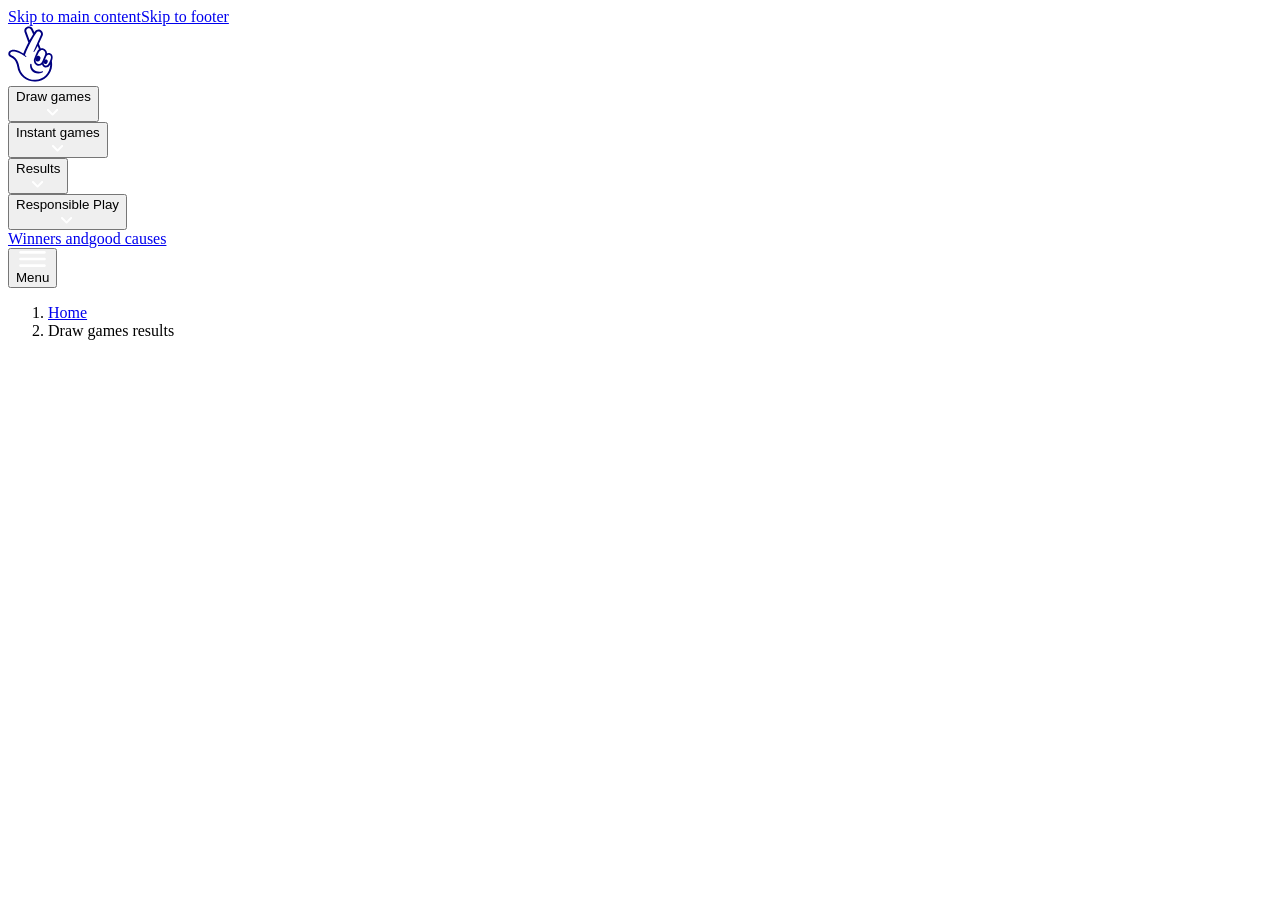
==== index.html @ 2526e689 "s" ====
<!DOCTYPE html>
<html lang="en" data-scroll-behavior="smooth">
<head>
    <meta charSet="utf-8"/>
    <meta name="viewport" content="width=device-width, initial-scale=1"/>
    <link rel="stylesheet" href="https://static.cdn-national-lottery.co.uk/e51ebb4b59f554b7054b7a2738511f4d2f952d36/_next/static/css/b91331ca4cf0645f.css"
          data-precedence="next"/>
    <link rel="stylesheet"
          href="https://static.cdn-national-lottery.co.uk/e51ebb4b59f554b7054b7a2738511f4d2f952d36/_next/static/css/c80facf94a48b3ea.css"
          data-precedence="next"/>
    <link rel="stylesheet"
          href="https://static.cdn-national-lottery.co.uk/e51ebb4b59f554b7054b7a2738511f4d2f952d36/_next/static/css/f60a9f357fb2c5e1.css"
          data-precedence="next"/>
    <link rel="stylesheet"
          href="https://static.cdn-national-lottery.co.uk/e51ebb4b59f554b7054b7a2738511f4d2f952d36/_next/static/css/9b5e4468d14d5521.css"
          data-precedence="next"/>
    <link rel="stylesheet"
          href="https://static.cdn-national-lottery.co.uk/e51ebb4b59f554b7054b7a2738511f4d2f952d36/_next/static/css/c8c518d7dde4d8b0.css"
          data-precedence="next"/>
    <link rel="stylesheet"
          href="https://static.cdn-national-lottery.co.uk/e51ebb4b59f554b7054b7a2738511f4d2f952d36/_next/static/css/937b028fa9c31953.css"
          data-precedence="next"/>
    <link rel="stylesheet"
          href="https://static.cdn-national-lottery.co.uk/e51ebb4b59f554b7054b7a2738511f4d2f952d36/_next/static/css/4272a26896e63f54.css"
          data-precedence="next"/>
    <link rel="stylesheet"
          href="https://static.cdn-national-lottery.co.uk/e51ebb4b59f554b7054b7a2738511f4d2f952d36/_next/static/css/40948e097351387e.css"
          data-precedence="next"/>
    <link rel="stylesheet"
          href="https://static.cdn-national-lottery.co.uk/e51ebb4b59f554b7054b7a2738511f4d2f952d36/_next/static/css/02d231646bdfc0f1.css"
          data-precedence="next"/>
    <link rel="stylesheet"
          href="https://static.cdn-national-lottery.co.uk/e51ebb4b59f554b7054b7a2738511f4d2f952d36/_next/static/css/193616021d55c26c.css"
          data-precedence="next"/>
    <link rel="stylesheet"
          href="https://static.cdn-national-lottery.co.uk/e51ebb4b59f554b7054b7a2738511f4d2f952d36/_next/static/css/88dc583712f9b61b.css"
          data-precedence="next"/>
    <link rel="stylesheet"
          href="https://static.cdn-national-lottery.co.uk/e51ebb4b59f554b7054b7a2738511f4d2f952d36/_next/static/css/300d62b565ecec5e.css"
          data-precedence="next"/>
    <link rel="stylesheet"
          href="https://static.cdn-national-lottery.co.uk/e51ebb4b59f554b7054b7a2738511f4d2f952d36/_next/static/css/9133da2614f5535d.css"
          data-precedence="next"/>
    <link rel="stylesheet"
          href="https://static.cdn-national-lottery.co.uk/e51ebb4b59f554b7054b7a2738511f4d2f952d36/_next/static/css/2f3282a931a7475a.css"
          data-precedence="next"/>
    <link rel="stylesheet"
          href="https://static.cdn-national-lottery.co.uk/e51ebb4b59f554b7054b7a2738511f4d2f952d36/_next/static/css/ac7d17619cada562.css"
          data-precedence="next"/>
    <link rel="stylesheet"
          href="https://static.cdn-national-lottery.co.uk/e51ebb4b59f554b7054b7a2738511f4d2f952d36/_next/static/css/0a703bcd1835ee09.css"
          data-precedence="next"/>
    <link rel="stylesheet"
          href="https://static.cdn-national-lottery.co.uk/e51ebb4b59f554b7054b7a2738511f4d2f952d36/_next/static/css/8fef4df285d42740.css"
          data-precedence="next"/>
    <link rel="stylesheet"
          href="https://static.cdn-national-lottery.co.uk/e51ebb4b59f554b7054b7a2738511f4d2f952d36/_next/static/css/850e0b289248e251.css"
          data-precedence="next"/>
    <link rel="stylesheet"
          href="https://static.cdn-national-lottery.co.uk/e51ebb4b59f554b7054b7a2738511f4d2f952d36/_next/static/css/7321ca922b3848a6.css"
          data-precedence="next"/>
    <link rel="stylesheet"
          href="https://static.cdn-national-lottery.co.uk/e51ebb4b59f554b7054b7a2738511f4d2f952d36/_next/static/css/1e515f8f910b0771.css"
          data-precedence="next"/>
    <link rel="stylesheet"
          href="https://static.cdn-national-lottery.co.uk/e51ebb4b59f554b7054b7a2738511f4d2f952d36/_next/static/css/5352b1b0f7ed71b0.css"
          data-precedence="next"/>
    <link rel="stylesheet"
          href="https://static.cdn-national-lottery.co.uk/e51ebb4b59f554b7054b7a2738511f4d2f952d36/_next/static/css/c5ed8605e4076c84.css"
          data-precedence="next"/>
    <link rel="stylesheet"
          href="https://static.cdn-national-lottery.co.uk/e51ebb4b59f554b7054b7a2738511f4d2f952d36/_next/static/css/15226945d158ae3d.css"
          data-precedence="next"/>
    <link rel="stylesheet"
          href="https://static.cdn-national-lottery.co.uk/e51ebb4b59f554b7054b7a2738511f4d2f952d36/_next/static/css/77a03cfeb81c19ca.css"
          data-precedence="next"/>
    <link rel="stylesheet"
          href="https://static.cdn-national-lottery.co.uk/e51ebb4b59f554b7054b7a2738511f4d2f952d36/_next/static/css/85710d4b457e69ac.css"
          data-precedence="next"/>
    <link rel="stylesheet"
          href="https://static.cdn-national-lottery.co.uk/e51ebb4b59f554b7054b7a2738511f4d2f952d36/_next/static/css/637674d7630ab013.css"
          data-precedence="next"/>
    <link rel="stylesheet"
          href="https://static.cdn-national-lottery.co.uk/e51ebb4b59f554b7054b7a2738511f4d2f952d36/_next/static/css/31511e2725c6962b.css"
          data-precedence="next"/>
    <link rel="stylesheet"
          href="https://static.cdn-national-lottery.co.uk/e51ebb4b59f554b7054b7a2738511f4d2f952d36/_next/static/css/b39f042e0f884bc2.css"
          data-precedence="next"/>
    <link rel="stylesheet"
          href="https://static.cdn-national-lottery.co.uk/e51ebb4b59f554b7054b7a2738511f4d2f952d36/_next/static/css/ea9350707ae0efef.css"
          data-precedence="next"/>
    <link rel="stylesheet"
          href="https://static.cdn-national-lottery.co.uk/e51ebb4b59f554b7054b7a2738511f4d2f952d36/_next/static/css/63602160ccd2aa16.css"
          data-precedence="next"/>
    <link rel="stylesheet"
          href="https://static.cdn-national-lottery.co.uk/e51ebb4b59f554b7054b7a2738511f4d2f952d36/_next/static/css/333f17402184adb2.css"
          data-precedence="next"/>
    <link rel="stylesheet"
          href="https://static.cdn-national-lottery.co.uk/e51ebb4b59f554b7054b7a2738511f4d2f952d36/_next/static/css/55c89e424d4853f4.css"
          data-precedence="next"/>
    <link rel="stylesheet"
          href="https://static.cdn-national-lottery.co.uk/e51ebb4b59f554b7054b7a2738511f4d2f952d36/_next/static/css/3484f2c9f45122ac.css"
          data-precedence="next"/>
    <link rel="stylesheet"
          href="https://static.cdn-national-lottery.co.uk/e51ebb4b59f554b7054b7a2738511f4d2f952d36/_next/static/css/086278ffa2a8816a.css"
          data-precedence="next"/>
    <link rel="stylesheet"
          href="https://static.cdn-national-lottery.co.uk/e51ebb4b59f554b7054b7a2738511f4d2f952d36/_next/static/css/0440f9f824f67350.css"
          data-precedence="next"/>
    <link rel="preload" as="script" fetchPriority="low"
          href="https://static.cdn-national-lottery.co.uk/e51ebb4b59f554b7054b7a2738511f4d2f952d36/_next/static/chunks/webpack-ab505ee9754d03d5.js"/>
    <script src="https://static.cdn-national-lottery.co.uk/e51ebb4b59f554b7054b7a2738511f4d2f952d36/_next/static/chunks/4bd1b696-e356ca5ba0218e27.js"
            async=""></script>
    <script src="https://static.cdn-national-lottery.co.uk/e51ebb4b59f554b7054b7a2738511f4d2f952d36/_next/static/chunks/3794-331cc44a47f3f7ef.js"
            async=""></script>
    <script src="https://static.cdn-national-lottery.co.uk/e51ebb4b59f554b7054b7a2738511f4d2f952d36/_next/static/chunks/main-app-6ef044264684ce68.js"
            async=""></script>
    <script src="https://static.cdn-national-lottery.co.uk/e51ebb4b59f554b7054b7a2738511f4d2f952d36/_next/static/chunks/e4ccd708-2e14605ffc461d53.js"
            async=""></script>
    <script src="https://static.cdn-national-lottery.co.uk/e51ebb4b59f554b7054b7a2738511f4d2f952d36/_next/static/chunks/3278-8b621458f13f26bc.js"
            async=""></script>
    <script src="https://static.cdn-national-lottery.co.uk/e51ebb4b59f554b7054b7a2738511f4d2f952d36/_next/static/chunks/79-e485556d1a8df46d.js"
            async=""></script>
    <script src="https://static.cdn-national-lottery.co.uk/e51ebb4b59f554b7054b7a2738511f4d2f952d36/_next/static/chunks/9748-1beb75197b8110fb.js"
            async=""></script>
    <script src="https://static.cdn-national-lottery.co.uk/e51ebb4b59f554b7054b7a2738511f4d2f952d36/_next/static/chunks/9185-d3a298425602980e.js"
            async=""></script>
    <script src="https://static.cdn-national-lottery.co.uk/e51ebb4b59f554b7054b7a2738511f4d2f952d36/_next/static/chunks/6619-f8d6a40b4d2d7561.js"
            async=""></script>
    <script src="https://static.cdn-national-lottery.co.uk/e51ebb4b59f554b7054b7a2738511f4d2f952d36/_next/static/chunks/1696-f3576db0829177f9.js"
            async=""></script>
    <script src="https://static.cdn-national-lottery.co.uk/e51ebb4b59f554b7054b7a2738511f4d2f952d36/_next/static/chunks/9179-bbd80a5fe42b85a7.js"
            async=""></script>
    <script src="https://static.cdn-national-lottery.co.uk/e51ebb4b59f554b7054b7a2738511f4d2f952d36/_next/static/chunks/8577-f1056b1e407dcc18.js"
            async=""></script>
    <script src="https://static.cdn-national-lottery.co.uk/e51ebb4b59f554b7054b7a2738511f4d2f952d36/_next/static/chunks/9846-f5f7e8fa52a6a792.js"
            async=""></script>
    <script src="https://static.cdn-national-lottery.co.uk/e51ebb4b59f554b7054b7a2738511f4d2f952d36/_next/static/chunks/3881-ea213912fbc2930d.js"
            async=""></script>
    <script src="https://static.cdn-national-lottery.co.uk/e51ebb4b59f554b7054b7a2738511f4d2f952d36/_next/static/chunks/app/error-8d1e9e5f08da3053.js"
            async=""></script>
    <script src="https://static.cdn-national-lottery.co.uk/e51ebb4b59f554b7054b7a2738511f4d2f952d36/_next/static/chunks/c0c525fb-fa4fa638bb2692f0.js"
            async=""></script>
    <script src="https://static.cdn-national-lottery.co.uk/e51ebb4b59f554b7054b7a2738511f4d2f952d36/_next/static/chunks/1992-10b819e95f20de71.js"
            async=""></script>
    <script src="https://static.cdn-national-lottery.co.uk/e51ebb4b59f554b7054b7a2738511f4d2f952d36/_next/static/chunks/8308-cd115d605677de8f.js"
            async=""></script>
    <script src="https://static.cdn-national-lottery.co.uk/e51ebb4b59f554b7054b7a2738511f4d2f952d36/_next/static/chunks/1332-a7051b1cff4de12d.js"
            async=""></script>
    <script src="https://static.cdn-national-lottery.co.uk/e51ebb4b59f554b7054b7a2738511f4d2f952d36/_next/static/chunks/3771-6ae0a7839037ac41.js"
            async=""></script>
    <script src="https://static.cdn-national-lottery.co.uk/e51ebb4b59f554b7054b7a2738511f4d2f952d36/_next/static/chunks/561-c804d0bec77c216b.js"
            async=""></script>
    <script src="https://static.cdn-national-lottery.co.uk/e51ebb4b59f554b7054b7a2738511f4d2f952d36/_next/static/chunks/3453-edf6b291c9e13b60.js"
            async=""></script>
    <script src="https://static.cdn-national-lottery.co.uk/e51ebb4b59f554b7054b7a2738511f4d2f952d36/_next/static/chunks/9819-f2b88539c69186d9.js"
            async=""></script>
    <script src="https://static.cdn-national-lottery.co.uk/e51ebb4b59f554b7054b7a2738511f4d2f952d36/_next/static/chunks/5814-2067f7ac3943c7cf.js"
            async=""></script>
    <script src="https://static.cdn-national-lottery.co.uk/e51ebb4b59f554b7054b7a2738511f4d2f952d36/_next/static/chunks/5184-90de32210424ad2c.js"
            async=""></script>
    <script src="https://static.cdn-national-lottery.co.uk/e51ebb4b59f554b7054b7a2738511f4d2f952d36/_next/static/chunks/5892-16b03688edace933.js"
            async=""></script>
    <script src="https://static.cdn-national-lottery.co.uk/e51ebb4b59f554b7054b7a2738511f4d2f952d36/_next/static/chunks/290-394dcbf8dd9eacbe.js"
            async=""></script>
    <script src="https://static.cdn-national-lottery.co.uk/e51ebb4b59f554b7054b7a2738511f4d2f952d36/_next/static/chunks/1978-fe249bd3d42c3d3f.js"
            async=""></script>
    <script src="https://static.cdn-national-lottery.co.uk/e51ebb4b59f554b7054b7a2738511f4d2f952d36/_next/static/chunks/511-d2341372914f3201.js"
            async=""></script>
    <script src="https://static.cdn-national-lottery.co.uk/e51ebb4b59f554b7054b7a2738511f4d2f952d36/_next/static/chunks/app/(main)/(with-error-boundary)/layout-bd4c1b152e96db3f.js"
            async=""></script>
    <script src="https://static.cdn-national-lottery.co.uk/e51ebb4b59f554b7054b7a2738511f4d2f952d36/_next/static/chunks/8983-7bd3e255315fafa5.js"
            async=""></script>
    <script src="https://static.cdn-national-lottery.co.uk/e51ebb4b59f554b7054b7a2738511f4d2f952d36/_next/static/chunks/5400-a9f99f9d19460af9.js"
            async=""></script>
    <script src="https://static.cdn-national-lottery.co.uk/e51ebb4b59f554b7054b7a2738511f4d2f952d36/_next/static/chunks/app/(main)/layout-ad436a8dfc6b2487.js"
            async=""></script>
    <script src="https://static.cdn-national-lottery.co.uk/e51ebb4b59f554b7054b7a2738511f4d2f952d36/_next/static/chunks/7362-5aacfb340760fc05.js"
            async=""></script>
    <script src="https://static.cdn-national-lottery.co.uk/e51ebb4b59f554b7054b7a2738511f4d2f952d36/_next/static/chunks/app/(main)/error-efd543240300b824.js"
            async=""></script>
    <script src="https://static.cdn-national-lottery.co.uk/e51ebb4b59f554b7054b7a2738511f4d2f952d36/_next/static/chunks/app/(main)/not-found-8b5a6989c98500f4.js"
            async=""></script>
    <script src="https://static.cdn-national-lottery.co.uk/e51ebb4b59f554b7054b7a2738511f4d2f952d36/_next/static/chunks/app/(main)/(with-error-boundary)/results/page-70d041727815ed22.js"
            async=""></script>
    <link rel="preload"
          href="https://static.cdn-national-lottery.co.uk/e51ebb4b59f554b7054b7a2738511f4d2f952d36/_next/static/css/697a02ac3c9dd331.css"
          as="style"/>
    <link rel="preload" href="https://cdn-ukwest.onetrust.com/scripttemplates/otSDKStub.js" as="script" crossorigin=""/>
    <link rel="preload" href="https://422a7e6a3d77.edge.sdk.awswaf.com/422a7e6a3d77/49a194bbe9ca/challenge.js"
          as="script"/>
    <link rel="preload" href="/api/clientId" as="script"/>
    <link rel="preload" href="https://www.googletagmanager.com/gtm.js?id=GTM-N8WGM68&amp;l=adl" as="script"/>
    <link rel="preload" href="/uaguardian.js" as="script"/>
    <link rel="preload"
          href="https://payments.worldpay.com/resources/hpp/integrations/embedded/js/hpp-embedded-integration-library.js"
          as="script" crossorigin=""/>
    <meta name="theme-color" content="#1432c8"/>
    <title>Draw games results | The National Lottery</title>
    <meta name="description"
          content="Find the latest draw results for Lotto, EuroMillions, Set For Life, Thunderball, Lotto HotPicks and EuroMillions HotPicks here. Stay updated for your chance to win big."/>
    <link rel="manifest" href="/manifest.json"/>
    <meta name="referrer" content="strict-origin-when-cross-origin"/>
    <meta name="robots" content="index,follow"/>
    <link rel="canonical" href="https://www.national-lottery.co.uk/results"/>
    <meta property="og:title" content="Draw games results | The National Lottery"/>
    <meta property="og:description"
          content="Find the latest draw results for Lotto, EuroMillions, Set For Life, Thunderball, Lotto HotPicks and EuroMillions HotPicks here. Stay updated for your chance to win big."/>
    <meta property="og:locale" content="en_GB"/>
    <meta name="twitter:card" content="summary"/>
    <meta name="twitter:title" content="Draw games results | The National Lottery"/>
    <meta name="twitter:description"
          content="Find the latest draw results for Lotto, EuroMillions, Set For Life, Thunderball, Lotto HotPicks and EuroMillions HotPicks here. Stay updated for your chance to win big."/>
    <link rel="icon" href="/favicon.ico?5557486fd24b4ad2" type="image/x-icon" sizes="48x48"/>
    <link rel="icon" href="/icon1.svg?f7f0e59cceef5f05" type="image/svg+xml" sizes="any"/>
    <link rel="icon" href="/icon2.png?ad59fb2f19f3dc13" type="image/png" sizes="96x96"/>
    <link rel="icon" href="/icon3.png?97ff345a75f35005" type="image/png" sizes="192x192"/>
    <link rel="icon" href="/icon4.png?68470e683673f5e4" type="image/png" sizes="512x512"/>
    <link rel="apple-touch-icon" href="/apple-icon.png?ab5155eb447b8698" type="image/png" sizes="180x180"/>
    <script src="https://static.cdn-national-lottery.co.uk/e51ebb4b59f554b7054b7a2738511f4d2f952d36/_next/static/chunks/polyfills-42372ed130431b0a.js"
            noModule=""></script>
</head>
<body>
<div hidden=""><!--$--><!--/$--></div>
<div class="__variable_eb94e8 __variable_ca5fa2 __variable_a5a62e"><!--$!-->
    <template data-dgst="BAILOUT_TO_CLIENT_SIDE_RENDERING"></template><!--/$--><!--$!-->
    <template data-dgst="BAILOUT_TO_CLIENT_SIDE_RENDERING"></template><!--/$-->
    <div class="Toast_container__GOQYu"></div>
    <div class="Layout_pageWrapper__bsqYB"><span id="sr-only-node" class="app_sr-only__I08Tz"
                                                 aria-live="assertive"></span><a aria-hidden="true" href="#main"
                                                                                 class="SkipToContentLink_skipToContentLink__Z_0Be Layout_skipLink__rodem">Skip
        to main content</a><a aria-hidden="true" href="#footer"
                              class="SkipToContentLink_skipToContentLink__Z_0Be Layout_skipLink__rodem">Skip to
        footer</a>
        <div class="Layout_stickyContainer__2Zqwf"><span class="Layout_sessionTimer__Fb3A5"></span></div>
        <header class="Layout_headerArea__RXfQC">
            <div class="Layout_header__J3qd0">
                <div class="Header_header__yd2Kk" data-testid="header" id="header"><a title="The National Lottery"
                                                                                      data-testid="logo-allwyn"
                                                                                      href="/">
                    <svg class="LogoLink_logo__fTQbo" width="45" height="56" viewBox="0 0 45 56" fill="none"
                         xmlns="http://www.w3.org/2000/svg">
                        <g clip-path="url(#clip0_30934_6757)">
                            <path d="M26.6538 55.2529C22.6086 55.2529 18.6883 53.8286 15.6152 51.2424C12.3592 48.5027 10.275 44.6948 9.74634 40.5201C9.72151 40.3058 9.08427 35.1289 5.59369 32.3046C4.92544 31.7638 4.23203 31.4274 3.56145 31.1021C2.47388 30.5745 1.44748 30.0765 0.908436 28.8451L0.883124 28.7781C0.417531 27.3117 0.904981 26.3175 1.39677 25.7413C2.61821 24.3096 4.74246 24.1551 5.59916 24.1551C5.86169 24.1551 6.1247 24.1681 6.38088 24.1937C9.09094 24.4646 12.171 25.8098 15.0536 27.9813L15.5515 28.3564L15.7727 27.7774C17.1229 24.2435 18.7966 20.5534 20.7475 16.8098L20.8401 16.632L17.0185 6.01452C16.299 4.00533 17.312 1.83481 19.3247 1.07377C19.7866 0.899081 20.2666 0.810547 20.7514 0.810547C22.3345 0.810547 23.7543 1.75478 24.3685 3.21607L26.2625 7.32799L26.7209 6.58713C26.7248 6.58069 27.1187 5.94498 27.4447 5.49936C28.1098 4.59018 29.3313 4.00271 30.5567 4.00271C31.1548 4.00271 31.7371 4.13813 32.2875 4.40516C34.1929 5.32961 35.0127 7.55727 34.1539 9.47673L34.1311 9.53109C32.8722 12.4194 31.6322 15.0928 30.4484 17.4704L30.3583 17.6513L32.4447 23.0307L32.8526 22.9194C33.2437 22.8128 33.6426 22.7587 34.0386 22.7587C34.6093 22.7587 35.1681 22.8697 35.6997 23.0885L35.7864 23.1243C36.9587 23.6072 37.8504 24.5543 38.2974 25.7914C38.4813 26.3004 38.5801 26.8484 38.5911 27.4204L38.6042 28.1118L39.2447 27.8342C39.7305 27.6237 40.2349 27.517 40.744 27.517C41.2024 27.517 41.6482 27.6049 42.0692 27.7783L42.211 27.8369C44.0984 28.6141 44.8034 30.8818 43.9261 33.3517C43.7506 33.8457 43.5761 34.3156 43.4076 34.7484L43.3621 34.8654L43.3827 34.9891C43.6127 36.3721 43.7205 37.986 43.6641 39.2009C43.2642 47.7963 36.1429 54.8392 27.4517 55.2347C27.1871 55.2468 26.9187 55.2529 26.6538 55.2529Z"
                                  fill="white"></path>
                            <path d="M34.3041 45.2856C34.1464 45.326 33.9885 45.3631 33.8303 45.397C30.9339 46.017 28.0641 45.4963 26.1541 44.0045C24.5154 42.7247 23.6229 40.798 23.5732 38.4402L23.5728 38.4091C23.5664 38.0442 23.295 37.7566 22.9271 37.7253C22.562 37.6947 22.254 37.9284 22.1868 38.278L22.1793 38.3159C21.7814 40.371 22.267 42.568 23.4758 44.1892C25.0067 46.2943 27.5684 47.4561 30.2655 47.4561C31.4765 47.4561 32.7149 47.2218 33.8991 46.7334C34.1178 46.6432 34.3985 46.4987 34.7335 46.3038C34.978 46.1618 35.0768 45.8711 34.9685 45.6126C34.8597 45.3523 34.58 45.2152 34.3041 45.2856Z"
                                  fill="#000080"></path>
                            <path d="M39.2612 33.9425C39.0916 33.7753 38.8864 33.6384 38.6512 33.545C38.1723 33.3546 37.6575 33.3791 37.2176 33.5718C37.1271 33.6115 37.0405 33.6597 36.9572 33.7132C36.6505 33.9104 36.3992 34.1974 36.2532 34.5567L35.8235 35.6141C35.6726 35.9852 35.6557 36.378 35.7489 36.74C35.779 36.8569 35.8202 36.9707 35.8726 37.0793C36.0649 37.4779 36.4021 37.8092 36.8465 37.9858C37.3169 38.1728 37.8219 38.1525 38.2566 37.9691C38.6912 37.7857 39.0555 37.4392 39.2446 36.974L39.6743 35.9167C39.9579 35.2188 39.7698 34.444 39.2612 33.9425Z"
                                  fill="#000080"></path>
                            <path d="M31.8582 30.3982C31.649 30.1919 31.3958 30.023 31.1055 29.9076C30.5144 29.6726 29.879 29.7029 29.3361 29.9408C29.2407 29.9826 29.1494 30.0329 29.0604 30.0872C28.6612 30.3309 28.3331 30.6954 28.1457 31.1564L27.6154 32.4614C27.3792 33.0426 27.4104 33.6661 27.6471 34.2011C27.6572 34.2238 27.6653 34.2474 27.6761 34.2698C27.9134 34.7617 28.3296 35.1706 28.8781 35.3886C29.4586 35.6194 30.0819 35.5943 30.6183 35.3679C31.1548 35.1416 31.6045 34.714 31.8378 34.1398L32.3681 32.8348C32.7182 31.9735 32.486 31.0172 31.8582 30.3982Z"
                                  fill="#000080"></path>
                            <path d="M42.3907 27.4116L42.2483 27.3529C41.2004 26.9212 40.061 26.977 39.0573 27.4121C39.0457 26.8073 38.943 26.2081 38.7365 25.6366C38.2447 24.2755 37.2607 23.2323 35.9658 22.6989L35.8788 22.6631C34.8684 22.247 33.7766 22.1892 32.7285 22.4751L30.8667 17.6747C31.9675 15.4639 33.1996 12.8341 34.5622 9.70759L34.5804 9.66387C35.543 7.51243 34.6364 5.03141 32.4928 3.99135C30.347 2.95024 28.0646 3.86512 27.0666 5.22939C26.7258 5.69525 26.3228 6.34673 26.3228 6.34673L24.7991 3.03944C23.8775 0.84685 21.4047 -0.206303 19.158 0.643187C16.9067 1.49443 15.7738 3.92144 16.5788 6.16968L20.3326 16.5989C18.646 19.8354 16.8697 23.6009 15.3361 27.6148C12.5422 25.51 9.37674 24.0299 6.42761 23.7351C4.60373 23.5527 2.31089 23.9546 1.04009 25.4441C0.471492 26.1104 -0.0940453 27.2558 0.4417 28.9288L0.475269 29.0178C1.08147 30.4136 2.23759 30.9743 3.35542 31.5166C4.00251 31.8305 4.67137 32.1549 5.29813 32.6621C8.65893 35.3815 9.27576 40.5128 9.28333 40.5779C9.8264 44.8672 11.9677 48.7796 15.3127 51.5942C18.4891 54.2673 22.4884 55.7147 26.6536 55.7147C26.9259 55.7147 27.1995 55.7085 27.473 55.696C36.4026 55.2897 43.719 48.0537 44.1299 39.2224C44.1892 37.9473 44.0701 36.2815 43.8428 34.9146C44.011 34.4826 44.1846 34.0157 44.366 33.5051C45.3295 30.793 44.5169 28.2872 42.3907 27.4116ZM32.6518 24.3816C33.4779 23.9941 34.3794 23.9649 35.1898 24.2988L35.2768 24.3346C36.1001 24.6736 36.7297 25.3478 37.0496 26.2328C37.3801 27.1479 37.3423 28.174 36.9429 29.1222L34.229 35.5673C33.8299 36.5154 33.1202 37.2647 32.2305 37.6771C31.3699 38.0759 30.4426 38.1091 29.6196 37.77C28.2642 37.2118 27.4944 35.7547 27.6453 34.2005C27.6695 33.9514 27.715 33.7 27.788 33.4491C28.1013 32.3729 28.5167 31.3487 29.0586 30.0867C29.1867 29.7885 29.3196 29.4812 29.4624 29.1521C29.7539 28.4805 30.0769 27.736 30.4358 26.8842C30.938 25.6913 31.7042 24.8259 32.6518 24.3816ZM18.404 5.52876C17.9531 4.2696 18.5882 2.90944 19.8497 2.43243C21.1115 1.95554 22.5022 2.54958 23.015 3.78512L25.0862 8.28214C24.1645 9.75396 22.9238 11.8157 21.5613 14.3005L18.404 5.52876ZM42.195 39.1345C41.8298 46.9871 35.324 53.4213 27.3841 53.7826C23.415 53.9631 19.5771 52.6677 16.5676 50.1354C13.5924 47.6318 11.688 44.1529 11.2069 40.3547C11.1802 40.1132 10.5066 34.4015 6.52471 31.1796C5.72488 30.5325 4.91914 30.1416 4.20845 29.7969C3.18802 29.3019 2.55475 28.9438 2.27353 28.3038C2.09892 27.9063 2.08723 27.1894 2.52012 26.6796C3.25228 25.8173 4.8643 25.5379 6.23534 25.6249C9.75927 25.8487 14.8531 29.002 17.7103 30.9263C18.161 31.2298 18.6655 30.6378 18.2934 30.2436C17.8587 29.7832 17.397 29.3367 16.9153 28.907C21.4252 16.8522 27.9973 7.32613 28.3668 6.72514C29.064 5.59132 30.4271 5.12284 31.6397 5.71104C32.846 6.2963 33.3536 7.69576 32.8031 8.90488L25.5268 25.4637C25.319 25.9365 25.987 26.2934 26.2723 25.8619C27.1482 24.5375 28.2887 22.6433 29.6874 19.9822L30.9813 23.3185C30.0504 23.9962 29.2989 24.975 28.7817 26.203C28.4259 27.0482 28.1053 27.7869 27.8162 28.4533C27.0431 30.2348 26.4846 31.5219 26.0664 32.959C25.286 35.6401 26.5173 38.4116 28.9307 39.4057C29.5307 39.6528 30.1622 39.7759 30.7989 39.7759C31.5363 39.7759 32.2808 39.6106 32.9908 39.2815C33.3841 39.0992 33.7489 38.868 34.0876 38.6031C34.111 38.6815 34.1318 38.7605 34.1597 38.8377C34.5586 39.941 35.3572 40.7871 36.4093 41.2203C36.8928 41.4195 37.4011 41.5146 37.9083 41.5146C39.4063 41.5145 40.8981 40.6857 41.7398 39.2641C41.9045 38.9857 42.0644 38.708 42.2216 38.4232C42.2161 38.6436 42.2071 38.8755 42.195 39.1345ZM42.6756 32.9178C41.7414 35.5482 41.0582 36.9084 40.1936 38.3689C39.5179 39.5105 38.1868 40.0333 37.098 39.5846L37.0978 39.5846C36.5178 39.3457 36.0736 38.8686 35.8469 38.2414C35.675 37.7662 35.6441 37.2485 35.7479 36.7397C35.7877 36.5449 35.8454 36.3513 35.9251 36.162L36.9563 33.7129L38.2771 30.5762C38.7317 29.4965 39.7306 28.8256 40.7317 28.8256C41.0114 28.8256 41.2911 28.8779 41.5592 28.9883L41.7015 29.0471C42.908 29.544 43.3087 31.1357 42.6756 32.9178Z"
                                  fill="#000080"></path>
                            <path d="M41.0859 51.5447C41.2636 51.5447 41.4304 51.5731 41.5816 51.6291C41.7242 51.6818 41.8493 51.7578 41.9534 51.855C42.1699 52.057 42.2844 52.3398 42.2844 52.6729C42.2844 53.0059 42.1699 53.2887 41.9534 53.4907C41.8493 53.5878 41.7242 53.6639 41.5816 53.7166C41.4304 53.7726 41.2636 53.801 41.0859 53.801C40.9081 53.801 40.7413 53.7726 40.5901 53.7166C40.4475 53.6639 40.3224 53.5879 40.2183 53.4907C40.0018 53.2888 39.8874 53.0059 39.8874 52.6728C39.8874 52.3398 40.0018 52.057 40.2183 51.855C40.3224 51.7578 40.4475 51.6818 40.5901 51.6291C40.7413 51.5731 40.9081 51.5447 41.0859 51.5447ZM41.0859 51.1152C40.1547 51.1152 39.4531 51.7355 39.4531 52.6728C39.4531 53.6102 40.1547 54.2305 41.0859 54.2305C42.0171 54.2305 42.7186 53.6102 42.7186 52.6729C42.7186 51.7355 42.017 51.1152 41.0859 51.1152Z"
                                  fill="white"></path>
                            <path d="M41.3285 53.4415L41.137 52.8884L40.8888 52.8884V53.4415H40.4492V51.9004H41.2131C41.5309 51.9004 41.7442 52.0984 41.7442 52.3955C41.7442 52.559 41.6702 52.6925 41.5461 52.7807L41.7899 53.4415H41.3285ZM40.8888 52.2555V52.5677H41.1195C41.2262 52.5677 41.2871 52.5117 41.2871 52.4105C41.2871 52.318 41.2262 52.2555 41.1195 52.2555H40.8888Z"
                                  fill="white"></path>
                        </g>
                        <defs>
                            <clipPath id="clip0_30934_6757">
                                <rect width="44.7637" height="55.5022" fill="white"
                                      transform="translate(0.0859375 0.25)"></rect>
                            </clipPath>
                        </defs>
                    </svg>
                </a>
                    <nav class="Header_mainNavBar__Dcmtu" aria-label="main menu">
                        <div class="Header_navigation__URY3x">
                            <div class="app_d-flex__ur_hw app_f-align-center__iJK4v">
                                <div data-focus-guard="true" tabindex="-1"
                                     style="width:1px;height:0px;padding:0;overflow:hidden;position:fixed;top:1px;left:1px"></div>
                                <div data-focus-lock-disabled="disabled" class="app_full-height__8qEMN">
                                    <div class="app_full-height__8qEMN">
                                        <button class="NavItem_item__The5Z" data-testid="dropdown-draw-games"
                                                aria-expanded="false" aria-haspopup="true" aria-current="false"
                                                aria-controls="navigation-popup"><span
                                                class="NavItem_content__qV5ed NavItem_dropdown__6oxfh NavItem_primary__SB83h">Draw games<div
                                                aria-hidden="true" data-testid="dropdown-draw-games-arrow-down"><svg
                                                class="" width="12" height="7" viewBox="0 0 12 7"
                                                xmlns="http://www.w3.org/2000/svg"><path
                                                d="M10.875 1.69995L6.275 6.29995C6.175 6.39995 6.06667 6.47062 5.95 6.51195C5.83333 6.55395 5.70833 6.57495 5.575 6.57495C5.44167 6.57495 5.31667 6.55395 5.2 6.51195C5.08333 6.47062 4.975 6.39995 4.875 6.29995L0.275 1.69995C0.0916663 1.51662 0 1.28328 0 0.999951C0 0.716618 0.0916663 0.483285 0.275 0.299952C0.458333 0.116618 0.691667 0.024951 0.975 0.024951C1.25833 0.024951 1.49167 0.116618 1.675 0.299952L5.575 4.19995L9.475 0.299952C9.65833 0.116618 9.89167 0.024951 10.175 0.024951C10.4583 0.024951 10.6917 0.116618 10.875 0.299952C11.0583 0.483285 11.15 0.716618 11.15 0.999951C11.15 1.28328 11.0583 1.51662 10.875 1.69995Z"
                                                fill="#ffffff"></path></svg></div></span></button>
                                    </div>
                                </div>
                                <div data-focus-guard="true" tabindex="-1"
                                     style="width:1px;height:0px;padding:0;overflow:hidden;position:fixed;top:1px;left:1px"></div>
                                <div data-focus-guard="true" tabindex="-1"
                                     style="width:1px;height:0px;padding:0;overflow:hidden;position:fixed;top:1px;left:1px"></div>
                                <div data-focus-lock-disabled="disabled" class="app_full-height__8qEMN">
                                    <div class="app_full-height__8qEMN">
                                        <button class="NavItem_item__The5Z" data-testid="dropdown-instant-games"
                                                aria-expanded="false" aria-haspopup="true" aria-current="false"
                                                aria-controls="navigation-popup"><span
                                                class="NavItem_content__qV5ed NavItem_dropdown__6oxfh NavItem_primary__SB83h">Instant games<div
                                                aria-hidden="true" data-testid="dropdown-instant-games-arrow-down"><svg
                                                class="" width="12" height="7" viewBox="0 0 12 7"
                                                xmlns="http://www.w3.org/2000/svg"><path
                                                d="M10.875 1.69995L6.275 6.29995C6.175 6.39995 6.06667 6.47062 5.95 6.51195C5.83333 6.55395 5.70833 6.57495 5.575 6.57495C5.44167 6.57495 5.31667 6.55395 5.2 6.51195C5.08333 6.47062 4.975 6.39995 4.875 6.29995L0.275 1.69995C0.0916663 1.51662 0 1.28328 0 0.999951C0 0.716618 0.0916663 0.483285 0.275 0.299952C0.458333 0.116618 0.691667 0.024951 0.975 0.024951C1.25833 0.024951 1.49167 0.116618 1.675 0.299952L5.575 4.19995L9.475 0.299952C9.65833 0.116618 9.89167 0.024951 10.175 0.024951C10.4583 0.024951 10.6917 0.116618 10.875 0.299952C11.0583 0.483285 11.15 0.716618 11.15 0.999951C11.15 1.28328 11.0583 1.51662 10.875 1.69995Z"
                                                fill="#ffffff"></path></svg></div></span></button>
                                    </div>
                                </div>
                                <div data-focus-guard="true" tabindex="-1"
                                     style="width:1px;height:0px;padding:0;overflow:hidden;position:fixed;top:1px;left:1px"></div>
                                <div data-focus-guard="true" tabindex="-1"
                                     style="width:1px;height:0px;padding:0;overflow:hidden;position:fixed;top:1px;left:1px"></div>
                                <div data-focus-lock-disabled="disabled" class="app_full-height__8qEMN">
                                    <div class="app_full-height__8qEMN">
                                        <button class="NavItem_item__The5Z" data-testid="dropdown-results"
                                                aria-expanded="false" aria-haspopup="true" aria-current="false"
                                                aria-controls="navigation-popup"><span
                                                class="NavItem_content__qV5ed NavItem_dropdown__6oxfh NavItem_primary__SB83h">Results<div
                                                aria-hidden="true" data-testid="dropdown-results-arrow-down"><svg
                                                class="" width="12" height="7" viewBox="0 0 12 7"
                                                xmlns="http://www.w3.org/2000/svg"><path
                                                d="M10.875 1.69995L6.275 6.29995C6.175 6.39995 6.06667 6.47062 5.95 6.51195C5.83333 6.55395 5.70833 6.57495 5.575 6.57495C5.44167 6.57495 5.31667 6.55395 5.2 6.51195C5.08333 6.47062 4.975 6.39995 4.875 6.29995L0.275 1.69995C0.0916663 1.51662 0 1.28328 0 0.999951C0 0.716618 0.0916663 0.483285 0.275 0.299952C0.458333 0.116618 0.691667 0.024951 0.975 0.024951C1.25833 0.024951 1.49167 0.116618 1.675 0.299952L5.575 4.19995L9.475 0.299952C9.65833 0.116618 9.89167 0.024951 10.175 0.024951C10.4583 0.024951 10.6917 0.116618 10.875 0.299952C11.0583 0.483285 11.15 0.716618 11.15 0.999951C11.15 1.28328 11.0583 1.51662 10.875 1.69995Z"
                                                fill="#ffffff"></path></svg></div></span></button>
                                    </div>
                                </div>
                                <div data-focus-guard="true" tabindex="-1"
                                     style="width:1px;height:0px;padding:0;overflow:hidden;position:fixed;top:1px;left:1px"></div>
                                <div data-focus-guard="true" tabindex="-1"
                                     style="width:1px;height:0px;padding:0;overflow:hidden;position:fixed;top:1px;left:1px"></div>
                                <div data-focus-lock-disabled="disabled" class="app_full-height__8qEMN">
                                    <div class="app_full-height__8qEMN">
                                        <button class="NavItem_item__The5Z" data-testid="dropdown-responsible-play"
                                                aria-expanded="false" aria-haspopup="true" aria-current="false"
                                                aria-controls="navigation-popup"><span
                                                class="NavItem_content__qV5ed NavItem_dropdown__6oxfh NavItem_primary__SB83h">Responsible Play<div
                                                aria-hidden="true" data-testid="dropdown-responsible-play-arrow-down"><svg
                                                class="" width="12" height="7" viewBox="0 0 12 7"
                                                xmlns="http://www.w3.org/2000/svg"><path
                                                d="M10.875 1.69995L6.275 6.29995C6.175 6.39995 6.06667 6.47062 5.95 6.51195C5.83333 6.55395 5.70833 6.57495 5.575 6.57495C5.44167 6.57495 5.31667 6.55395 5.2 6.51195C5.08333 6.47062 4.975 6.39995 4.875 6.29995L0.275 1.69995C0.0916663 1.51662 0 1.28328 0 0.999951C0 0.716618 0.0916663 0.483285 0.275 0.299952C0.458333 0.116618 0.691667 0.024951 0.975 0.024951C1.25833 0.024951 1.49167 0.116618 1.675 0.299952L5.575 4.19995L9.475 0.299952C9.65833 0.116618 9.89167 0.024951 10.175 0.024951C10.4583 0.024951 10.6917 0.116618 10.875 0.299952C11.0583 0.483285 11.15 0.716618 11.15 0.999951C11.15 1.28328 11.0583 1.51662 10.875 1.69995Z"
                                                fill="#ffffff"></path></svg></div></span></button>
                                    </div>
                                </div>
                                <div data-focus-guard="true" tabindex="-1"
                                     style="width:1px;height:0px;padding:0;overflow:hidden;position:fixed;top:1px;left:1px"></div>
                                <a data-testid="link-winners-and-good-causes"
                                   class="NavItem_item__The5Z NavItem_primary__SB83h" href="/life-changing"><span
                                        class="NavItem_content__qV5ed"><span
                                        class="app_inline-block__47VyY app_pr-xs__hrLH7 app_no-wrap__4b7np">Winners and</span><span
                                        class="app_inline-block__47VyY app_no-wrap__4b7np">good causes</span></span></a>
                            </div>
                        </div>
                    </nav>
                    <div class="Header_ctas__fNny_"></div>
                    <div data-focus-guard="true" tabindex="-1"
                         style="width:1px;height:0px;padding:0;overflow:hidden;position:fixed;top:1px;left:1px"></div>
                    <div data-focus-lock-disabled="disabled">
                        <div>
                            <div class="MobileNavigation_mobileMenuButtonWrapper__IP5g6" data-testid="menu-mobile">
                                <button type="button" aria-label="Header Menu" data-testid="button-open-navigation"
                                        aria-expanded="false" aria-current="false"
                                        class="IconButton_iconButton__TzU6C MobileNavigation_mobileMenuButton__0ihlR MobileNavigation_hamburger__swL4V btn btn-primary"
                                        name="Header Menu">
                                    <svg width="27" height="16" viewBox="0 0 27 16" fill="none"
                                         xmlns="http://www.w3.org/2000/svg">
                                        <path d="M1.49984 2.66667H25.4998C25.8535 2.66667 26.1926 2.52619 26.4426 2.27614C26.6927 2.02609 26.8332 1.68696 26.8332 1.33333C26.8332 0.979711 26.6927 0.640573 26.4426 0.390525C26.1926 0.140476 25.8535 0 25.4998 0H1.49984C1.14622 0 0.807077 0.140476 0.557028 0.390525C0.30698 0.640573 0.166504 0.979711 0.166504 1.33333C0.166504 1.68696 0.30698 2.02609 0.557028 2.27614C0.807077 2.52619 1.14622 2.66667 1.49984 2.66667ZM25.4998 13.3333H1.49984C1.14622 13.3333 0.807077 13.4738 0.557028 13.7239C0.30698 13.9739 0.166504 14.313 0.166504 14.6667C0.166504 15.0203 0.30698 15.3594 0.557028 15.6095C0.807077 15.8595 1.14622 16 1.49984 16H25.4998C25.8535 16 26.1926 15.8595 26.4426 15.6095C26.6927 15.3594 26.8332 15.0203 26.8332 14.6667C26.8332 14.313 26.6927 13.9739 26.4426 13.7239C26.1926 13.4738 25.8535 13.3333 25.4998 13.3333ZM25.4998 6.66667H1.49984C1.14622 6.66667 0.807077 6.80714 0.557028 7.05719C0.30698 7.30724 0.166504 7.64638 0.166504 8C0.166504 8.35362 0.30698 8.69276 0.557028 8.94281C0.807077 9.19286 1.14622 9.33333 1.49984 9.33333H25.4998C25.8535 9.33333 26.1926 9.19286 26.4426 8.94281C26.6927 8.69276 26.8332 8.35362 26.8332 8C26.8332 7.64638 26.6927 7.30724 26.4426 7.05719C26.1926 6.80714 25.8535 6.66667 25.4998 6.66667Z"
                                              fill="white"></path>
                                    </svg>
                                    <div class="MobileNavigation_menu__buLJx">Menu</div>
                                </button>
                            </div>
                        </div>
                    </div>
                    <div data-focus-guard="true" tabindex="-1"
                         style="width:1px;height:0px;padding:0;overflow:hidden;position:fixed;top:1px;left:1px"></div>
                </div>
            </div>
        </header>
        <main id="main" tabindex="-1" class="Layout_contentArea__3TSBK">
            <div id="toasts-container" class="Layout_toastsContainer__lWhdw" style="top:0"></div>
            <script type="application/ld+json">{
                "@context": "https://schema.org",
                "@type": "BreadcrumbList",
                "itemListElement": [
                    {
                        "@type": "ListItem",
                        "position": 1,
                        "name": "Home",
                        "item": "https://www.national-lottery.co.uk/"
                    },
                    {
                        "@type": "ListItem",
                        "position": 2,
                        "name": "Draw games results ",
                        "item": "https://www.national-lottery.co.uk/results"
                    }
                ]
            }</script>
            <div class="DBGLayout_layout__Vf28t">
                <div class="BreadcrumbArea_breadcrumbsContainer__12Xx2" id="breadcrumbs">
                    <nav aria-label="breadcrumb"
                         class="app_f-row__QQFEO app_gap-xs__ewpx1 Breadcrumbs_breadcrumbWrapper__cuJ8u">
                        <ol class="Breadcrumbs_breadcrumbList__FL4g_">
                            <li><a data-testid="home-breadcrumb-link" href="/">Home</a></li>
                            <li data-testid="draw-games-results--breadcrumb-active-link"><span
                                    data-testid="draw-games-results--breadcrumb-active-link-current-tab">Draw games results </span>
                            </li>
                        </ol>
                    </nav>
                </div>
                <div class="DBGLayout_content__PNhf_">
                    <noscript>
                        <div class="PlayerNotification_container__Z4o3_" aria-live="polite">
                            <div class="PlayerNotification_megaphone__4MR6V"><img
                                    src="https://static.cdn-national-lottery.co.uk/e51ebb4b59f554b7054b7a2738511f4d2f952d36/_next/static/media/megaphone.7cac4528.svg"
                                    alt="" class="PlayerNotification_image__W4Lcb app_opacity-0__OKyD0 false"/></div>
                            <div class="PlayerNotification_textContent__NoGSs"><p
                                    class="PlayerNotification_title__3w3kw">Limited functionality - JavaScript
                                disabled</p>
                                <div class="PlayerNotification_subtitle__qD7Ne"></div>
                            </div>
                        </div>
                    </noscript>
                    <div class="PageLoadingSpinner_loadingContainer__ZJVQP"><span
                            class="LoadingSpinner_wrapper__xZ5wM LoadingSpinner_small__QC_10"
                            data-testid="loading-spinner"><span class="LoadingSpinner_a__KcKAx"></span><span
                            class="LoadingSpinner_b__FqNqv"></span><span class="LoadingSpinner_c__aIiyN"></span><span
                            class="LoadingSpinner_d__HWHTy"></span><span class="LoadingSpinner_e__G0_EP"></span><span
                            class="LoadingSpinner_f__l5ZQ5"></span></span></div>
                </div>
            </div><!--$--><!--/$-->
            <div id="chat-button-portal"></div>
        </main>
        <div class="Layout_footer__OwPbE">
            <noscript>
                <div class="PlayerNotification_container__Z4o3_" aria-live="polite">
                    <div class="PlayerNotification_megaphone__4MR6V"><img
                            src="https://static.cdn-national-lottery.co.uk/e51ebb4b59f554b7054b7a2738511f4d2f952d36/_next/static/media/megaphone.7cac4528.svg"
                            alt="" class="PlayerNotification_image__W4Lcb app_opacity-0__OKyD0 false"/></div>
                    <div class="PlayerNotification_textContent__NoGSs"><p class="PlayerNotification_title__3w3kw">
                        Limited functionality - JavaScript disabled</p>
                        <div class="PlayerNotification_subtitle__qD7Ne"></div>
                    </div>
                </div>
            </noscript>
            <div class="PageLoadingSpinner_loadingContainer__ZJVQP"><span
                    class="LoadingSpinner_wrapper__xZ5wM LoadingSpinner_small__QC_10"
                    data-testid="loading-spinner"><span class="LoadingSpinner_a__KcKAx"></span><span
                    class="LoadingSpinner_b__FqNqv"></span><span class="LoadingSpinner_c__aIiyN"></span><span
                    class="LoadingSpinner_d__HWHTy"></span><span class="LoadingSpinner_e__G0_EP"></span><span
                    class="LoadingSpinner_f__l5ZQ5"></span></span></div>
        </div>
    </div>
    <div id="portal"></div><!--$!-->
    <template data-dgst="BAILOUT_TO_CLIENT_SIDE_RENDERING"></template><!--/$--><!--$!-->
    <template data-dgst="BAILOUT_TO_CLIENT_SIDE_RENDERING"></template><!--/$--><!--$!-->
    <template data-dgst="BAILOUT_TO_CLIENT_SIDE_RENDERING"></template><!--/$--><!--$!-->
    <template data-dgst="BAILOUT_TO_CLIENT_SIDE_RENDERING"></template><!--/$--><!--$!-->
    <template data-dgst="BAILOUT_TO_CLIENT_SIDE_RENDERING"></template><!--/$--><!--$!-->
    <template data-dgst="BAILOUT_TO_CLIENT_SIDE_RENDERING"></template><!--/$--></div>
<script src="https://static.cdn-national-lottery.co.uk/e51ebb4b59f554b7054b7a2738511f4d2f952d36/_next/static/chunks/webpack-ab505ee9754d03d5.js"
        id="_R_" async=""></script>
<script>(self.__next_f = self.__next_f || []).push([0])</script>
<script>self.__next_f.push([1, "1:\"$Sreact.fragment\"\n2:I[57121,[],\"\"]\n3:I[47178,[\"7557\",\"static/chunks/e4ccd708-2e14605ffc461d53.js\",\"3278\",\"static/chunks/3278-8b621458f13f26bc.js\",\"79\",\"static/chunks/79-e485556d1a8df46d.js\",\"9748\",\"static/chunks/9748-1beb75197b8110fb.js\",\"9185\",\"static/chunks/9185-d3a298425602980e.js\",\"6619\",\"static/chunks/6619-f8d6a40b4d2d7561.js\",\"1696\",\"static/chunks/1696-f3576db0829177f9.js\",\"9179\",\"static/chunks/9179-bbd80a5fe42b85a7.js\",\"8577\",\"static/chunks/8577-f1056b1e407dcc18.js\",\"9846\",\"static/chunks/9846-f5f7e8fa52a6a792.js\",\"3881\",\"static/chunks/3881-ea213912fbc2930d.js\",\"8039\",\"static/chunks/app/error-8d1e9e5f08da3053.js\"],\"default\"]\n4:I[74581,[],\"\"]\nc:I[27123,[],\"default\",1]\n1a:I[78616,[],\"ClientSegmentRoot\"]\n1b:I[31800,[\"7557\",\"static/chunks/e4ccd708-2e14605ffc461d53.js\",\"4981\",\"static/chunks/c0c525fb-fa4fa638bb2692f0.js\",\"3278\",\"static/chunks/3278-8b621458f13f26bc.js\",\"79\",\"static/chunks/79-e485556d1a8df46d.js\",\"9748\",\"static/chunks/9748-1beb75197b8110fb.js\",\"9185\",\"static/chunks/9185-d3a298425602980e.js\",\"6619\",\"static/chunks/6619-f8d6a40b4d2d7561.js\",\"1696\",\"static/chunks/1696-f3576db0829177f9.js\",\"1992\",\"static/chunks/1992-10b819e95f20de71.js\",\"8308\",\"static/chunks/8308-cd115d605677de8f.js\",\"9179\",\"static/chunks/9179-bbd80a5fe42b85a7.js\",\"8577\",\"static/chunks/8577-f1056b1e407dcc18.js\",\"9846\",\"static/chunks/9846-f5f7e8fa52a6a792.js\",\"1332\",\"static/chunks/1332-a7051b1cff4de12d.js\",\"3771\",\"static/chunks/3771-6ae0a7839037ac41.js\",\"561\",\"static/chunks/561-c804d0bec77c216b.js\",\"3453\",\"static/chunks/3453-edf6b291c9e13b60.js\",\"9819\",\"static/chunks/9819-f2b88539c69186d9.js\",\"5814\",\"static/chunks/5814-2067f7ac3943c7cf.js\",\"5184\",\"static/chunks/5184-90de32210424ad2c.js\",\"5892\",\"static/chunks/5892-16b03688edace933.js\",\"290\",\"static/chunks/290-394dcbf8dd9eacbe.js\",\"1978\",\"static/chunks/1978-fe249bd3d42c3d3f.js\",\"511\",\"static/chunks/511-d2341372914f3201.js\",\"1500\",\"static/chunks/app/(main)/(with-error-boundary)/layout-bd4c1b152e96db3f.js\"],\"default\"]\n1d:I[90484,[],\"OutletBoundary\"]\n1e:\"$Sreact.suspense\"\n21:I[90484,[],\"ViewportBoundary\"]\n23:I[90484,[],\"MetadataBoundary\"]\n25:I[2963,[\"7557\",\"static/chunks/e4ccd708-2e14605ffc461d53.js\",\"4981\",\"static/chunks/c0c525fb-fa4fa638bb2692f0.js\",\"3278\",\"static/chunks/3278-8b621458f13f26bc.js\",\"79\",\"static/chunks/79-e485556d1a8df46d.js\",\"9748\",\"static/chunks/9748-1beb75197b8110fb.js\",\"9185\",\"static/chunks/9185-d3a298425602980e.js\",\"6619\",\"static/chunks/6619-f8d6a40b4d2d7561.js\",\"1696\",\"static/chunks/1696-f3576db0829177f9.js\",\"1992\",\"static/chunks/1992-10b819e95f20de71.js\",\"8308\",\"static/chunks/8308-cd115d605677de8f.js\",\"8983\",\"static/chunks/8983-7bd3e255315fafa5.js\",\"9179\",\"static/chunks/9179-bbd80a5fe42b85a7.js\",\"8577\",\"static/chunks/8577-f1056b1e407dcc18.js\",\"9846\",\"static/chunks/9846-f5f7e8fa52a6a792.js\",\"1332\",\"static/chunks/1332-a7051b1cff4de12d.js\",\"3771\",\"static/chunks/3771-6ae0a7839037ac41.js\",\"561\",\"static/chunks/561-c804d0bec77c216b.js\",\"3453\",\"static/chunks/3453-edf6b291c9e13b60.js\",\"9819\",\"static/chunks/9819-f2b88539c69186d9.js\",\"5814\",\"static/chunks/5814-2067f7ac3943c7cf.js\",\"5184\",\"static/chunks/5184-90de32210424ad2c.js\",\"5892\",\"static/chunks/5892-16b03688edace933.js\",\"290\",\"static/chunks/290-394dcbf8dd9eacbe.js\",\"1978\",\"static/chunks/1978-fe249bd3d42c3d3f.js\",\"511\",\"static/chunks/511-d2341372914f3201.js\",\"5400\",\"static/chunks/5400-a9f99f9d19460af9.js\",\"2076\",\"static/chunks/app/(main)/layout-ad436a8dfc6b2487.js\"],\"MainProviders\"]\n26:I[2797,[\"7557\",\"static/chunks/e4ccd708-2e14605ffc461d53.js\",\"3278\",\"static/chunks/3278-8b621458f13f26bc.js\",\"79\",\"static/chunks/79-e485556d1a8df46d.js\",\"9748\",\"static/chunks/9748-1beb75197b8110fb.js\",\"9185\",\"static/chunks/9185-d3a298425602980e.js\",\"6619\",\"static/chunks/6619-f8d6a40b4d2d7561.js\",\"1696\",\"static/chunks/1696-f3576db0829177f9.js\",\"9179\",\"static/chunks/9179-bbd80a5fe42b85a7.js\",\"8577\",\"static/chunks/8577-f1056b1e407dcc18.js\",\"9846\",\"static/chunks/9846-f5f7e8fa52a6a792.js\",\"3881\",\"static/chunks/3881-ea213912fbc2930d.js\",\"7362\",\"static/chunks/7362-5aacfb340760fc05.js\",\"5956\",\"static/chunks/app/(main)/error-efd543240300b824.js\"],\"default\"]\n27"])</script>
<script>self.__next_f.push([1, ":I[83221,[\"7557\",\"static/chunks/e4ccd708-2e14605ffc461d53.js\",\"3278\",\"static/chunks/3278-8b621458f13f26bc.js\",\"79\",\"static/chunks/79-e485556d1a8df46d.js\",\"9748\",\"static/chunks/9748-1beb75197b8110fb.js\",\"9185\",\"static/chunks/9185-d3a298425602980e.js\",\"6619\",\"static/chunks/6619-f8d6a40b4d2d7561.js\",\"1696\",\"static/chunks/1696-f3576db0829177f9.js\",\"9179\",\"static/chunks/9179-bbd80a5fe42b85a7.js\",\"8577\",\"static/chunks/8577-f1056b1e407dcc18.js\",\"9846\",\"static/chunks/9846-f5f7e8fa52a6a792.js\",\"3881\",\"static/chunks/3881-ea213912fbc2930d.js\",\"686\",\"static/chunks/app/(main)/not-found-8b5a6989c98500f4.js\"],\"default\"]\n:HL[\"https://static.cdn-national-lottery.co.uk/e51ebb4b59f554b7054b7a2738511f4d2f952d36/_next/static/media/3e45819d979c32e2.p.ttf\",\"font\",{\"crossOrigin\":\"\",\"type\":\"font/ttf\"}]\n:HL[\"https://static.cdn-national-lottery.co.uk/e51ebb4b59f554b7054b7a2738511f4d2f952d36/_next/static/media/75b39a2cfac54b8c.p.ttf\",\"font\",{\"crossOrigin\":\"\",\"type\":\"font/ttf\"}]\n:HL[\"https://static.cdn-national-lottery.co.uk/e51ebb4b59f554b7054b7a2738511f4d2f952d36/_next/static/media/7fc34ab5d68687b6.p.ttf\",\"font\",{\"crossOrigin\":\"\",\"type\":\"font/ttf\"}]\n:HL[\"https://static.cdn-national-lottery.co.uk/e51ebb4b59f554b7054b7a2738511f4d2f952d36/_next/static/css/b91331ca4cf0645f.css\",\"style\"]\n:HL[\"https://static.cdn-national-lottery.co.uk/e51ebb4b59f554b7054b7a2738511f4d2f952d36/_next/static/css/c80facf94a48b3ea.css\",\"style\"]\n:HL[\"https://static.cdn-national-lottery.co.uk/e51ebb4b59f554b7054b7a2738511f4d2f952d36/_next/static/css/f60a9f357fb2c5e1.css\",\"style\"]\n:HL[\"https://static.cdn-national-lottery.co.uk/e51ebb4b59f554b7054b7a2738511f4d2f952d36/_next/static/css/9b5e4468d14d5521.css\",\"style\"]\n:HL[\"https://static.cdn-national-lottery.co.uk/e51ebb4b59f554b7054b7a2738511f4d2f952d36/_next/static/css/c8c518d7dde4d8b0.css\",\"style\"]\n:HL[\"https://static.cdn-national-lottery.co.uk/e51ebb4b59f554b7054b7a2738511f4d2f952d36/_next/static/css/937b028fa9c31953.css\",\"style\"]\n:HL[\"https://static.cdn-national-lottery.co.uk/e51ebb4b59f554b7054b7a2738511f4d2f952d36/_next/static/css/4272a26896e63f54.css\",\"style\"]\n:HL[\"https://static.cdn-national-lottery.co.uk/e51ebb4b59f554b7054b7a2738511f4d2f952d36/_next/static/css/40948e097351387e.css\",\"style\"]\n:HL[\"https://static.cdn-national-lottery.co.uk/e51ebb4b59f554b7054b7a2738511f4d2f952d36/_next/static/css/02d231646bdfc0f1.css\",\"style\"]\n:HL[\"https://static.cdn-national-lottery.co.uk/e51ebb4b59f554b7054b7a2738511f4d2f952d36/_next/static/css/193616021d55c26c.css\",\"style\"]\n:HL[\"https://static.cdn-national-lottery.co.uk/e51ebb4b59f554b7054b7a2738511f4d2f952d36/_next/static/css/88dc583712f9b61b.css\",\"style\"]\n:HL[\"https://static.cdn-national-lottery.co.uk/e51ebb4b59f554b7054b7a2738511f4d2f952d36/_next/static/css/300d62b565ecec5e.css\",\"style\"]\n:HL[\"https://static.cdn-national-lottery.co.uk/e51ebb4b59f554b7054b7a2738511f4d2f952d36/_next/static/css/9133da2614f5535d.css\",\"style\"]\n:HL[\"https://static.cdn-national-lottery.co.uk/e51ebb4b59f554b7054b7a2738511f4d2f952d36/_next/static/css/2f3282a931a7475a.css\",\"style\"]\n:HL[\"https://static.cdn-national-lottery.co.uk/e51ebb4b59f554b7054b7a2738511f4d2f952d36/_next/static/css/ac7d17619cada562.css\",\"style\"]\n:HL[\"https://static.cdn-national-lottery.co.uk/e51ebb4b59f554b7054b7a2738511f4d2f952d36/_next/static/css/0a703bcd1835ee09.css\",\"style\"]\n:HL[\"https://static.cdn-national-lottery.co.uk/e51ebb4b59f554b7054b7a2738511f4d2f952d36/_next/static/css/8fef4df285d42740.css\",\"style\"]\n:HL[\"https://static.cdn-national-lottery.co.uk/e51ebb4b59f554b7054b7a2738511f4d2f952d36/_next/static/css/850e0b289248e251.css\",\"style\"]\n:HL[\"https://static.cdn-national-lottery.co.uk/e51ebb4b59f554b7054b7a2738511f4d2f952d36/_next/static/css/7321ca922b3848a6.css\",\"style\"]\n:HL[\"https://static.cdn-national-lottery.co.uk/e51ebb4b59f554b7054b7a2738511f4d2f952d36/_next/static/css/1e515f8f910b0771.css\",\"style\"]\n:HL[\"https://static.cdn-national-lottery.co.uk/e51ebb4b59f554b7054b7a2738511f4d2f952d36/_next/static/css/5352b1b0f7ed71b0.css\",\"style\"]\n:HL[\"https://static.cdn-national-lottery.co.uk/e51ebb4b59f554b7054b7a2738511f4d2f952d36/_next/stati"])</script>
<script>self.__next_f.push([1, "c/css/c5ed8605e4076c84.css\",\"style\"]\n:HL[\"https://static.cdn-national-lottery.co.uk/e51ebb4b59f554b7054b7a2738511f4d2f952d36/_next/static/css/15226945d158ae3d.css\",\"style\"]\n:HL[\"https://static.cdn-national-lottery.co.uk/e51ebb4b59f554b7054b7a2738511f4d2f952d36/_next/static/css/77a03cfeb81c19ca.css\",\"style\"]\n:HL[\"https://static.cdn-national-lottery.co.uk/e51ebb4b59f554b7054b7a2738511f4d2f952d36/_next/static/css/85710d4b457e69ac.css\",\"style\"]\n:HL[\"https://static.cdn-national-lottery.co.uk/e51ebb4b59f554b7054b7a2738511f4d2f952d36/_next/static/css/637674d7630ab013.css\",\"style\"]\n:HL[\"https://static.cdn-national-lottery.co.uk/e51ebb4b59f554b7054b7a2738511f4d2f952d36/_next/static/css/31511e2725c6962b.css\",\"style\"]\n:HL[\"https://static.cdn-national-lottery.co.uk/e51ebb4b59f554b7054b7a2738511f4d2f952d36/_next/static/css/b39f042e0f884bc2.css\",\"style\"]\n:HL[\"https://static.cdn-national-lottery.co.uk/e51ebb4b59f554b7054b7a2738511f4d2f952d36/_next/static/css/ea9350707ae0efef.css\",\"style\"]\n:HL[\"https://static.cdn-national-lottery.co.uk/e51ebb4b59f554b7054b7a2738511f4d2f952d36/_next/static/css/63602160ccd2aa16.css\",\"style\"]\n:HL[\"https://static.cdn-national-lottery.co.uk/e51ebb4b59f554b7054b7a2738511f4d2f952d36/_next/static/css/333f17402184adb2.css\",\"style\"]\n:HL[\"https://static.cdn-national-lottery.co.uk/e51ebb4b59f554b7054b7a2738511f4d2f952d36/_next/static/css/55c89e424d4853f4.css\",\"style\"]\n:HL[\"https://static.cdn-national-lottery.co.uk/e51ebb4b59f554b7054b7a2738511f4d2f952d36/_next/static/css/3484f2c9f45122ac.css\",\"style\"]\n:HL[\"https://static.cdn-national-lottery.co.uk/e51ebb4b59f554b7054b7a2738511f4d2f952d36/_next/static/css/086278ffa2a8816a.css\",\"style\"]\n:HL[\"https://static.cdn-national-lottery.co.uk/e51ebb4b59f554b7054b7a2738511f4d2f952d36/_next/static/css/0440f9f824f67350.css\",\"style\"]\n:HL[\"https://static.cdn-national-lottery.co.uk/e51ebb4b59f554b7054b7a2738511f4d2f952d36/_next/static/css/697a02ac3c9dd331.css\",\"style\"]\n"])</script>
<script>self.__next_f.push([1, "0:{\"P\":null,\"c\":[\"\",\"results\"],\"q\":\"\",\"i\":false,\"f\":[[[\"\",{\"children\":[\"(main)\",{\"children\":[\"(with-error-boundary)\",{\"children\":[\"results\",{\"children\":[\"__PAGE__\",{}]}]}]}]},\"$undefined\",\"$undefined\",16],[[\"$\",\"$1\",\"c\",{\"children\":[[[\"$\",\"link\",\"0\",{\"rel\":\"stylesheet\",\"href\":\"https://static.cdn-national-lottery.co.uk/e51ebb4b59f554b7054b7a2738511f4d2f952d36/_next/static/css/b91331ca4cf0645f.css\",\"precedence\":\"next\",\"crossOrigin\":\"$undefined\",\"nonce\":\"$undefined\"}],[\"$\",\"link\",\"1\",{\"rel\":\"stylesheet\",\"href\":\"https://static.cdn-national-lottery.co.uk/e51ebb4b59f554b7054b7a2738511f4d2f952d36/_next/static/css/c80facf94a48b3ea.css\",\"precedence\":\"next\",\"crossOrigin\":\"$undefined\",\"nonce\":\"$undefined\"}]],[\"$\",\"html\",null,{\"lang\":\"en\",\"data-scroll-behavior\":\"smooth\",\"children\":[\"$\",\"body\",null,{\"children\":[\"$\",\"div\",null,{\"className\":\"__variable_eb94e8 __variable_ca5fa2 __variable_a5a62e\",\"children\":[\"$\",\"$L2\",null,{\"parallelRouterKey\":\"children\",\"error\":\"$3\",\"errorStyles\":[[\"$\",\"link\",\"0\",{\"rel\":\"stylesheet\",\"href\":\"https://static.cdn-national-lottery.co.uk/e51ebb4b59f554b7054b7a2738511f4d2f952d36/_next/static/css/9b5e4468d14d5521.css\",\"precedence\":\"next\",\"crossOrigin\":\"$undefined\",\"nonce\":\"$undefined\"}],[\"$\",\"link\",\"1\",{\"rel\":\"stylesheet\",\"href\":\"https://static.cdn-national-lottery.co.uk/e51ebb4b59f554b7054b7a2738511f4d2f952d36/_next/static/css/c8c518d7dde4d8b0.css\",\"precedence\":\"next\",\"crossOrigin\":\"$undefined\",\"nonce\":\"$undefined\"}],[\"$\",\"link\",\"2\",{\"rel\":\"stylesheet\",\"href\":\"https://static.cdn-national-lottery.co.uk/e51ebb4b59f554b7054b7a2738511f4d2f952d36/_next/static/css/f60a9f357fb2c5e1.css\",\"precedence\":\"next\",\"crossOrigin\":\"$undefined\",\"nonce\":\"$undefined\"}],[\"$\",\"link\",\"3\",{\"rel\":\"stylesheet\",\"href\":\"https://static.cdn-national-lottery.co.uk/e51ebb4b59f554b7054b7a2738511f4d2f952d36/_next/static/css/63602160ccd2aa16.css\",\"precedence\":\"next\",\"crossOrigin\":\"$undefined\",\"nonce\":\"$undefined\"}],[\"$\",\"link\",\"4\",{\"rel\":\"stylesheet\",\"href\":\"https://static.cdn-national-lottery.co.uk/e51ebb4b59f554b7054b7a2738511f4d2f952d36/_next/static/css/88dc583712f9b61b.css\",\"precedence\":\"next\",\"crossOrigin\":\"$undefined\",\"nonce\":\"$undefined\"}],[\"$\",\"link\",\"5\",{\"rel\":\"stylesheet\",\"href\":\"https://static.cdn-national-lottery.co.uk/e51ebb4b59f554b7054b7a2738511f4d2f952d36/_next/static/css/937b028fa9c31953.css\",\"precedence\":\"next\",\"crossOrigin\":\"$undefined\",\"nonce\":\"$undefined\"}],[\"$\",\"link\",\"6\",{\"rel\":\"stylesheet\",\"href\":\"https://static.cdn-national-lottery.co.uk/e51ebb4b59f554b7054b7a2738511f4d2f952d36/_next/static/css/4272a26896e63f54.css\",\"precedence\":\"next\",\"crossOrigin\":\"$undefined\",\"nonce\":\"$undefined\"}],[\"$\",\"link\",\"7\",{\"rel\":\"stylesheet\",\"href\":\"https://static.cdn-national-lottery.co.uk/e51ebb4b59f554b7054b7a2738511f4d2f952d36/_next/static/css/40948e097351387e.css\",\"precedence\":\"next\",\"crossOrigin\":\"$undefined\",\"nonce\":\"$undefined\"}],[\"$\",\"link\",\"8\",{\"rel\":\"stylesheet\",\"href\":\"https://static.cdn-national-lottery.co.uk/e51ebb4b59f554b7054b7a2738511f4d2f952d36/_next/static/css/02d231646bdfc0f1.css\",\"precedence\":\"next\",\"crossOrigin\":\"$undefined\",\"nonce\":\"$undefined\"}],[\"$\",\"link\",\"9\",{\"rel\":\"stylesheet\",\"href\":\"https://static.cdn-national-lottery.co.uk/e51ebb4b59f554b7054b7a2738511f4d2f952d36/_next/static/css/193616021d55c26c.css\",\"precedence\":\"next\",\"crossOrigin\":\"$undefined\",\"nonce\":\"$undefined\"}]],\"errorScripts\":[],\"template\":[\"$\",\"$L4\",null,{}],\"templateStyles\":\"$undefined\",\"templateScripts\":\"$undefined\",\"notFound\":[[[\"$\",\"title\",null,{\"children\":\"404: This page could not be found.\"}],[\"$\",\"div\",null,{\"style\":{\"fontFamily\":\"system-ui,\\\"Segoe UI\\\",Roboto,Helvetica,Arial,sans-serif,\\\"Apple Color Emoji\\\",\\\"Segoe UI Emoji\\\"\",\"height\":\"100vh\",\"textAlign\":\"center\",\"display\":\"flex\",\"flexDirection\":\"column\",\"alignItems\":\"center\",\"justifyContent\":\"center\"},\"children\":[\"$\",\"div\",null,{\"children\":[[\"$\",\"style\",null,{\"dangerouslySetInnerHTML\":{\"__html\":\"body{color:#000;background:#fff;margin:0}.next-error-h1{border-right:1px solid rgba(0,0,0,.3)}@media (prefers-color-scheme:dark){body{color:#fff;background:#000}.next-error-h1{border-right:1px solid rgba(255,255,255,.3)}}\"}}],[\"$\",\"h1\",null,{\"className\":\"next-error-h1\",\"style\":{\"display\":\"inline-block\",\"margin\":\"0 20px 0 0\",\"padding\":\"0 23px 0 0\",\"fontSize\":24,\"fontWeight\":500,\"verticalAlign\":\"top\",\"lineHeight\":\"49px\"},\"children\":404}],[\"$\",\"div\",null,{\"style\":{\"display\":\"inline-block\"},\"children\":\"$L5\"}]]}]}]],[]],\"forbidden\":\"$undefined\",\"unauthorized\":\"$undefined\"}]}]}]}]]}],{\"children\":[\"$L6\",{\"children\":[\"$L7\",{\"children\":[\"$L8\",{\"children\":[\"$L9\",{},null,false,null]},null,false,\"$@a\"]},null,false,null]},null,false,null]},null,false,null],\"$Lb\",false]],\"m\":\"$undefined\",\"G\":[\"$c\",[]],\"S\":false,\"h\":null,\"s\":\"$undefined\",\"l\":\"$undefined\",\"p\":\"$undefined\",\"d\":\"$undefined\",\"b\":\"e51ebb4b59f554b7054b7a2738511f4d2f952d36\"}\n"])</script>
<script>self.__next_f.push([1, "5:[\"$\",\"h2\",null,{\"style\":{\"fontSize\":14,\"fontWeight\":400,\"lineHeight\":\"49px\",\"margin\":0},\"children\":\"This page could not be found.\"}]\n"])</script>
<script>self.__next_f.push([1, "6:[\"$\",\"$1\",\"c\",{\"children\":[[[\"$\",\"link\",\"0\",{\"rel\":\"stylesheet\",\"href\":\"https://static.cdn-national-lottery.co.uk/e51ebb4b59f554b7054b7a2738511f4d2f952d36/_next/static/css/f60a9f357fb2c5e1.css\",\"precedence\":\"next\",\"crossOrigin\":\"$undefined\",\"nonce\":\"$undefined\"}],[\"$\",\"link\",\"1\",{\"rel\":\"stylesheet\",\"href\":\"https://static.cdn-national-lottery.co.uk/e51ebb4b59f554b7054b7a2738511f4d2f952d36/_next/static/css/9b5e4468d14d5521.css\",\"precedence\":\"next\",\"crossOrigin\":\"$undefined\",\"nonce\":\"$undefined\"}],[\"$\",\"link\",\"2\",{\"rel\":\"stylesheet\",\"href\":\"https://static.cdn-national-lottery.co.uk/e51ebb4b59f554b7054b7a2738511f4d2f952d36/_next/static/css/c8c518d7dde4d8b0.css\",\"precedence\":\"next\",\"crossOrigin\":\"$undefined\",\"nonce\":\"$undefined\"}],[\"$\",\"link\",\"3\",{\"rel\":\"stylesheet\",\"href\":\"https://static.cdn-national-lottery.co.uk/e51ebb4b59f554b7054b7a2738511f4d2f952d36/_next/static/css/937b028fa9c31953.css\",\"precedence\":\"next\",\"crossOrigin\":\"$undefined\",\"nonce\":\"$undefined\"}],[\"$\",\"link\",\"4\",{\"rel\":\"stylesheet\",\"href\":\"https://static.cdn-national-lottery.co.uk/e51ebb4b59f554b7054b7a2738511f4d2f952d36/_next/static/css/4272a26896e63f54.css\",\"precedence\":\"next\",\"crossOrigin\":\"$undefined\",\"nonce\":\"$undefined\"}],[\"$\",\"link\",\"5\",{\"rel\":\"stylesheet\",\"href\":\"https://static.cdn-national-lottery.co.uk/e51ebb4b59f554b7054b7a2738511f4d2f952d36/_next/static/css/40948e097351387e.css\",\"precedence\":\"next\",\"crossOrigin\":\"$undefined\",\"nonce\":\"$undefined\"}],[\"$\",\"link\",\"6\",{\"rel\":\"stylesheet\",\"href\":\"https://static.cdn-national-lottery.co.uk/e51ebb4b59f554b7054b7a2738511f4d2f952d36/_next/static/css/02d231646bdfc0f1.css\",\"precedence\":\"next\",\"crossOrigin\":\"$undefined\",\"nonce\":\"$undefined\"}],[\"$\",\"link\",\"7\",{\"rel\":\"stylesheet\",\"href\":\"https://static.cdn-national-lottery.co.uk/e51ebb4b59f554b7054b7a2738511f4d2f952d36/_next/static/css/193616021d55c26c.css\",\"precedence\":\"next\",\"crossOrigin\":\"$undefined\",\"nonce\":\"$undefined\"}],[\"$\",\"link\",\"8\",{\"rel\":\"stylesheet\",\"href\":\"https://static.cdn-national-lottery.co.uk/e51ebb4b59f554b7054b7a2738511f4d2f952d36/_next/static/css/88dc583712f9b61b.css\",\"precedence\":\"next\",\"crossOrigin\":\"$undefined\",\"nonce\":\"$undefined\"}],[\"$\",\"link\",\"9\",{\"rel\":\"stylesheet\",\"href\":\"https://static.cdn-national-lottery.co.uk/e51ebb4b59f554b7054b7a2738511f4d2f952d36/_next/static/css/300d62b565ecec5e.css\",\"precedence\":\"next\",\"crossOrigin\":\"$undefined\",\"nonce\":\"$undefined\"}],[\"$\",\"link\",\"10\",{\"rel\":\"stylesheet\",\"href\":\"https://static.cdn-national-lottery.co.uk/e51ebb4b59f554b7054b7a2738511f4d2f952d36/_next/static/css/9133da2614f5535d.css\",\"precedence\":\"next\",\"crossOrigin\":\"$undefined\",\"nonce\":\"$undefined\"}],[\"$\",\"link\",\"11\",{\"rel\":\"stylesheet\",\"href\":\"https://static.cdn-national-lottery.co.uk/e51ebb4b59f554b7054b7a2738511f4d2f952d36/_next/static/css/2f3282a931a7475a.css\",\"precedence\":\"next\",\"crossOrigin\":\"$undefined\",\"nonce\":\"$undefined\"}],[\"$\",\"link\",\"12\",{\"rel\":\"stylesheet\",\"href\":\"https://static.cdn-national-lottery.co.uk/e51ebb4b59f554b7054b7a2738511f4d2f952d36/_next/static/css/ac7d17619cada562.css\",\"precedence\":\"next\",\"crossOrigin\":\"$undefined\",\"nonce\":\"$undefined\"}],[\"$\",\"link\",\"13\",{\"rel\":\"stylesheet\",\"href\":\"https://static.cdn-national-lottery.co.uk/e51ebb4b59f554b7054b7a2738511f4d2f952d36/_next/static/css/0a703bcd1835ee09.css\",\"precedence\":\"next\",\"crossOrigin\":\"$undefined\",\"nonce\":\"$undefined\"}],[\"$\",\"link\",\"14\",{\"rel\":\"stylesheet\",\"href\":\"https://static.cdn-national-lottery.co.uk/e51ebb4b59f554b7054b7a2738511f4d2f952d36/_next/static/css/8fef4df285d42740.css\",\"precedence\":\"next\",\"crossOrigin\":\"$undefined\",\"nonce\":\"$undefined\"}],[\"$\",\"link\",\"15\",{\"rel\":\"stylesheet\",\"href\":\"https://static.cdn-national-lottery.co.uk/e51ebb4b59f554b7054b7a2738511f4d2f952d36/_next/static/css/850e0b289248e251.css\",\"precedence\":\"next\",\"crossOrigin\":\"$undefined\",\"nonce\":\"$undefined\"}],[\"$\",\"link\",\"16\",{\"rel\":\"stylesheet\",\"href\":\"https://static.cdn-national-lottery.co.uk/e51ebb4b59f554b7054b7a2738511f4d2f952d36/_next/static/css/7321ca922b3848a6.css\",\"precedence\":\"next\",\"crossOrigin\":\"$undefined\",\"nonce\":\"$undefined\"}],[\"$\",\"link\",\"17\",{\"rel\":\"stylesheet\",\"href\":\"https://static.cdn-national-lottery.co.uk/e51ebb4b59f554b7054b7a2738511f4d2f952d36/_next/static/css/1e515f8f910b0771.css\",\"precedence\":\"next\",\"crossOrigin\":\"$undefined\",\"nonce\":\"$undefined\"}],\"$Ld\",\"$Le\",\"$Lf\",\"$L10\",\"$L11\",\"$L12\",\"$L13\",\"$L14\",\"$L15\",\"$L16\",\"$L17\",\"$L18\"],\"$L19\"]}]\n"])</script>
<script>self.__next_f.push([1, "7:[\"$\",\"$1\",\"c\",{\"children\":[[[\"$\",\"link\",\"0\",{\"rel\":\"stylesheet\",\"href\":\"https://static.cdn-national-lottery.co.uk/e51ebb4b59f554b7054b7a2738511f4d2f952d36/_next/static/css/3484f2c9f45122ac.css\",\"precedence\":\"next\",\"crossOrigin\":\"$undefined\",\"nonce\":\"$undefined\"}],[\"$\",\"link\",\"1\",{\"rel\":\"stylesheet\",\"href\":\"https://static.cdn-national-lottery.co.uk/e51ebb4b59f554b7054b7a2738511f4d2f952d36/_next/static/css/086278ffa2a8816a.css\",\"precedence\":\"next\",\"crossOrigin\":\"$undefined\",\"nonce\":\"$undefined\"}]],[\"$\",\"$L1a\",null,{\"Component\":\"$1b\",\"slots\":{\"children\":[\"$\",\"$L2\",null,{\"parallelRouterKey\":\"children\",\"error\":\"$undefined\",\"errorStyles\":\"$undefined\",\"errorScripts\":\"$undefined\",\"template\":[\"$\",\"$L4\",null,{}],\"templateStyles\":\"$undefined\",\"templateScripts\":\"$undefined\",\"notFound\":\"$undefined\",\"forbidden\":\"$undefined\",\"unauthorized\":\"$undefined\"}]},\"serverProvidedParams\":{\"params\":{},\"promises\":null}}]]}]\n8:[\"$\",\"$1\",\"c\",{\"children\":[null,[\"$\",\"$L2\",null,{\"parallelRouterKey\":\"children\",\"error\":\"$undefined\",\"errorStyles\":\"$undefined\",\"errorScripts\":\"$undefined\",\"template\":[\"$\",\"$L4\",null,{}],\"templateStyles\":\"$undefined\",\"templateScripts\":\"$undefined\",\"notFound\":\"$undefined\",\"forbidden\":\"$undefined\",\"unauthorized\":\"$undefined\"}]]}]\n9:[\"$\",\"$1\",\"c\",{\"children\":[\"$L1c\",[[\"$\",\"link\",\"0\",{\"rel\":\"stylesheet\",\"href\":\"https://static.cdn-national-lottery.co.uk/e51ebb4b59f554b7054b7a2738511f4d2f952d36/_next/static/css/0440f9f824f67350.css\",\"precedence\":\"next\",\"crossOrigin\":\"$undefined\",\"nonce\":\"$undefined\"}]],[\"$\",\"$L1d\",null,{\"children\":[\"$\",\"$1e\",null,{\"name\":\"Next.MetadataOutlet\",\"children\":\"$@1f\"}]}]]}]\n20:[]\na:\"$W20\"\nb:[\"$\",\"$1\",\"h\",{\"children\":[null,[\"$\",\"$L21\",null,{\"children\":\"$L22\"}],[\"$\",\"div\",null,{\"hidden\":true,\"children\":[\"$\",\"$L23\",null,{\"children\":[\"$\",\"$1e\",null,{\"name\":\"Next.Metadata\",\"children\":\"$L24\"}]}]}],null]}]\nd:[\"$\",\"link\",\"18\",{\"rel\":\"stylesheet\",\"href\":\"https://static.cdn-national-lottery.co.uk/e51ebb4b59f554b7054b7a2738511f4d2f952d36/_next/static/css/5352b1b0f7ed71b0.css\",\"precedence\":\"next\",\"crossOrigin\":\"$undefined\",\"nonce\":\"$undefined\"}]\ne:[\"$\",\"link\",\"19\",{\"rel\":\"stylesheet\",\"href\":\"https://static.cdn-national-lottery.co.uk/e51ebb4b59f554b7054b7a2738511f4d2f952d36/_next/static/css/c5ed8605e4076c84.css\",\"precedence\":\"next\",\"crossOrigin\":\"$undefined\",\"nonce\":\"$undefined\"}]\nf:[\"$\",\"link\",\"20\",{\"rel\":\"stylesheet\",\"href\":\"https://static.cdn-national-lottery.co.uk/e51ebb4b59f554b7054b7a2738511f4d2f952d36/_next/static/css/15226945d158ae3d.css\",\"precedence\":\"next\",\"crossOrigin\":\"$undefined\",\"nonce\":\"$undefined\"}]\n10:[\"$\",\"link\",\"21\",{\"rel\":\"stylesheet\",\"href\":\"https://static.cdn-national-lottery.co.uk/e51ebb4b59f554b7054b7a2738511f4d2f952d36/_next/static/css/77a03cfeb81c19ca.css\",\"precedence\":\"next\",\"crossOrigin\":\"$undefined\",\"nonce\":\"$undefined\"}]\n11:[\"$\",\"link\",\"22\",{\"rel\":\"stylesheet\",\"href\":\"https://static.cdn-national-lottery.co.uk/e51ebb4b59f554b7054b7a2738511f4d2f952d36/_next/static/css/85710d4b457e69ac.css\",\"precedence\":\"next\",\"crossOrigin\":\"$undefined\",\"nonce\":\"$undefined\"}]\n12:[\"$\",\"link\",\"23\",{\"rel\":\"stylesheet\",\"href\":\"https://static.cdn-national-lottery.co.uk/e51ebb4b59f554b7054b7a2738511f4d2f952d36/_next/static/css/637674d7630ab013.css\",\"precedence\":\"next\",\"crossOrigin\":\"$undefined\",\"nonce\":\"$undefined\"}]\n13:[\"$\",\"link\",\"24\",{\"rel\":\"stylesheet\",\"href\":\"https://static.cdn-national-lottery.co.uk/e51ebb4b59f554b7054b7a2738511f4d2f952d36/_next/static/css/31511e2725c6962b.css\",\"precedence\":\"next\",\"crossOrigin\":\"$undefined\",\"nonce\":\"$undefined\"}]\n14:[\"$\",\"link\",\"25\",{\"rel\":\"stylesheet\",\"href\":\"https://static.cdn-national-lottery.co.uk/e51ebb4b59f554b7054b7a2738511f4d2f952d36/_next/static/css/b39f042e0f884bc2.css\",\"precedence\":\"next\",\"crossOrigin\":\"$undefined\",\"nonce\":\"$undefined\"}]\n15:[\"$\",\"link\",\"26\",{\"rel\":\"stylesheet\",\"href\":\"https://static.cdn-national-lottery.co.uk/e51ebb4b59f554b7054b7a2738511f4d2f952d36/_next/static/css/ea9350707ae0efef.css\",\"precedence\":\"next\",\"crossOrigin\":\"$undefined\",\"nonce\":\"$undefined\"}]\n16:[\"$\",\"link\",\"27\",{\"rel\":\"stylesheet\",\"href\":\"https://static.cdn-national-lottery.co.uk/"])</script>
<script>self.__next_f.push([1, "e51ebb4b59f554b7054b7a2738511f4d2f952d36/_next/static/css/63602160ccd2aa16.css\",\"precedence\":\"next\",\"crossOrigin\":\"$undefined\",\"nonce\":\"$undefined\"}]\n17:[\"$\",\"link\",\"28\",{\"rel\":\"stylesheet\",\"href\":\"https://static.cdn-national-lottery.co.uk/e51ebb4b59f554b7054b7a2738511f4d2f952d36/_next/static/css/333f17402184adb2.css\",\"precedence\":\"next\",\"crossOrigin\":\"$undefined\",\"nonce\":\"$undefined\"}]\n18:[\"$\",\"link\",\"29\",{\"rel\":\"stylesheet\",\"href\":\"https://static.cdn-national-lottery.co.uk/e51ebb4b59f554b7054b7a2738511f4d2f952d36/_next/static/css/55c89e424d4853f4.css\",\"precedence\":\"next\",\"crossOrigin\":\"$undefined\",\"nonce\":\"$undefined\"}]\n19:[\"$\",\"$L25\",null,{\"webview\":false,\"noLayout\":false,\"isPreview\":false,\"children\":[\"$\",\"$L2\",null,{\"parallelRouterKey\":\"children\",\"error\":\"$26\",\"errorStyles\":[[\"$\",\"link\",\"0\",{\"rel\":\"stylesheet\",\"href\":\"https://static.cdn-national-lottery.co.uk/e51ebb4b59f554b7054b7a2738511f4d2f952d36/_next/static/css/3484f2c9f45122ac.css\",\"precedence\":\"next\",\"crossOrigin\":\"$undefined\",\"nonce\":\"$undefined\"}],[\"$\",\"link\",\"1\",{\"rel\":\"stylesheet\",\"href\":\"https://static.cdn-national-lottery.co.uk/e51ebb4b59f554b7054b7a2738511f4d2f952d36/_next/static/css/697a02ac3c9dd331.css\",\"precedence\":\"next\",\"crossOrigin\":\"$undefined\",\"nonce\":\"$undefined\"}]],\"errorScripts\":[],\"template\":[\"$\",\"$L4\",null,{}],\"templateStyles\":\"$undefined\",\"templateScripts\":\"$undefined\",\"notFound\":[[\"$\",\"$L27\",null,{}],[]],\"forbidden\":\"$undefined\",\"unauthorized\":\"$undefined\"}]}]\n22:[[\"$\",\"meta\",\"0\",{\"charSet\":\"utf-8\"}],[\"$\",\"meta\",\"1\",{\"name\":\"viewport\",\"content\":\"width=device-width, initial-scale=1\"}],[\"$\",\"meta\",\"2\",{\"name\":\"theme-color\",\"content\":\"#1432c8\"}]]\n"])</script>
<script>self.__next_f.push([1, "28:I[86869,[],\"IconMark\"]\n1f:null\n"])</script>
<script>self.__next_f.push([1, "24:[[\"$\",\"title\",\"0\",{\"children\":\"Draw games results | The National Lottery\"}],[\"$\",\"meta\",\"1\",{\"name\":\"description\",\"content\":\"Find the latest draw results for Lotto, EuroMillions, Set For Life, Thunderball, Lotto HotPicks and EuroMillions HotPicks here. Stay updated for your chance to win big.\"}],[\"$\",\"link\",\"2\",{\"rel\":\"manifest\",\"href\":\"/manifest.json\",\"crossOrigin\":\"$undefined\"}],[\"$\",\"meta\",\"3\",{\"name\":\"referrer\",\"content\":\"strict-origin-when-cross-origin\"}],[\"$\",\"meta\",\"4\",{\"name\":\"robots\",\"content\":\"index,follow\"}],[\"$\",\"link\",\"5\",{\"rel\":\"canonical\",\"href\":\"https://www.national-lottery.co.uk/results\"}],[\"$\",\"meta\",\"6\",{\"property\":\"og:title\",\"content\":\"Draw games results | The National Lottery\"}],[\"$\",\"meta\",\"7\",{\"property\":\"og:description\",\"content\":\"Find the latest draw results for Lotto, EuroMillions, Set For Life, Thunderball, Lotto HotPicks and EuroMillions HotPicks here. Stay updated for your chance to win big.\"}],[\"$\",\"meta\",\"8\",{\"property\":\"og:locale\",\"content\":\"en_GB\"}],[\"$\",\"meta\",\"9\",{\"name\":\"twitter:card\",\"content\":\"summary\"}],[\"$\",\"meta\",\"10\",{\"name\":\"twitter:title\",\"content\":\"Draw games results | The National Lottery\"}],[\"$\",\"meta\",\"11\",{\"name\":\"twitter:description\",\"content\":\"Find the latest draw results for Lotto, EuroMillions, Set For Life, Thunderball, Lotto HotPicks and EuroMillions HotPicks here. Stay updated for your chance to win big.\"}],[\"$\",\"link\",\"12\",{\"rel\":\"icon\",\"href\":\"/favicon.ico?5557486fd24b4ad2\",\"type\":\"image/x-icon\",\"sizes\":\"48x48\"}],[\"$\",\"link\",\"13\",{\"rel\":\"icon\",\"href\":\"/icon1.svg?f7f0e59cceef5f05\",\"type\":\"image/svg+xml\",\"sizes\":\"any\"}],[\"$\",\"link\",\"14\",{\"rel\":\"icon\",\"href\":\"/icon2.png?ad59fb2f19f3dc13\",\"type\":\"image/png\",\"sizes\":\"96x96\"}],[\"$\",\"link\",\"15\",{\"rel\":\"icon\",\"href\":\"/icon3.png?97ff345a75f35005\",\"type\":\"image/png\",\"sizes\":\"192x192\"}],[\"$\",\"link\",\"16\",{\"rel\":\"icon\",\"href\":\"/icon4.png?68470e683673f5e4\",\"type\":\"image/png\",\"sizes\":\"512x512\"}],[\"$\",\"link\",\"17\",{\"rel\":\"apple-touch-icon\",\"href\":\"/apple-icon.png?ab5155eb447b8698\",\"type\":\"image/png\",\"sizes\":\"180x180\"}],[\"$\",\"$L28\",\"18\",{}]]\n"])</script>
<script>self.__next_f.push([1, "29:I[63918,[\"7557\",\"static/chunks/e4ccd708-2e14605ffc461d53.js\",\"4981\",\"static/chunks/c0c525fb-fa4fa638bb2692f0.js\",\"3278\",\"static/chunks/3278-8b621458f13f26bc.js\",\"79\",\"static/chunks/79-e485556d1a8df46d.js\",\"9748\",\"static/chunks/9748-1beb75197b8110fb.js\",\"9185\",\"static/chunks/9185-d3a298425602980e.js\",\"6619\",\"static/chunks/6619-f8d6a40b4d2d7561.js\",\"1696\",\"static/chunks/1696-f3576db0829177f9.js\",\"1992\",\"static/chunks/1992-10b819e95f20de71.js\",\"8308\",\"static/chunks/8308-cd115d605677de8f.js\",\"9179\",\"static/chunks/9179-bbd80a5fe42b85a7.js\",\"8577\",\"static/chunks/8577-f1056b1e407dcc18.js\",\"9846\",\"static/chunks/9846-f5f7e8fa52a6a792.js\",\"1332\",\"static/chunks/1332-a7051b1cff4de12d.js\",\"3771\",\"static/chunks/3771-6ae0a7839037ac41.js\",\"561\",\"static/chunks/561-c804d0bec77c216b.js\",\"3453\",\"static/chunks/3453-edf6b291c9e13b60.js\",\"9819\",\"static/chunks/9819-f2b88539c69186d9.js\",\"5814\",\"static/chunks/5814-2067f7ac3943c7cf.js\",\"5184\",\"static/chunks/5184-90de32210424ad2c.js\",\"5892\",\"static/chunks/5892-16b03688edace933.js\",\"290\",\"static/chunks/290-394dcbf8dd9eacbe.js\",\"1978\",\"static/chunks/1978-fe249bd3d42c3d3f.js\",\"511\",\"static/chunks/511-d2341372914f3201.js\",\"5162\",\"static/chunks/app/(main)/(with-error-boundary)/results/page-70d041727815ed22.js\"],\"DbgAllResultsPage\"]\n1c:[[\"$\",\"script\",null,{\"type\":\"application/ld+json\",\"dangerouslySetInnerHTML\":{\"__html\":\"{\\\"@context\\\":\\\"https://schema.org\\\",\\\"@type\\\":\\\"BreadcrumbList\\\",\\\"itemListElement\\\":[{\\\"@type\\\":\\\"ListItem\\\",\\\"position\\\":1,\\\"name\\\":\\\"Home\\\",\\\"item\\\":\\\"https://www.national-lottery.co.uk/\\\"},{\\\"@type\\\":\\\"ListItem\\\",\\\"position\\\":2,\\\"name\\\":\\\"Draw games results \\\",\\\"item\\\":\\\"https://www.national-lottery.co.uk/results\\\"}]}\"}}],[\"$\",\"$L29\",null,{\"breadcrumbItems\":[{\"label\":\"Home\",\"path\":\"/\"},{\"label\":\"Draw games results \",\"path\":\"/results\"}]}]]\n"])</script>
</body>
</html>
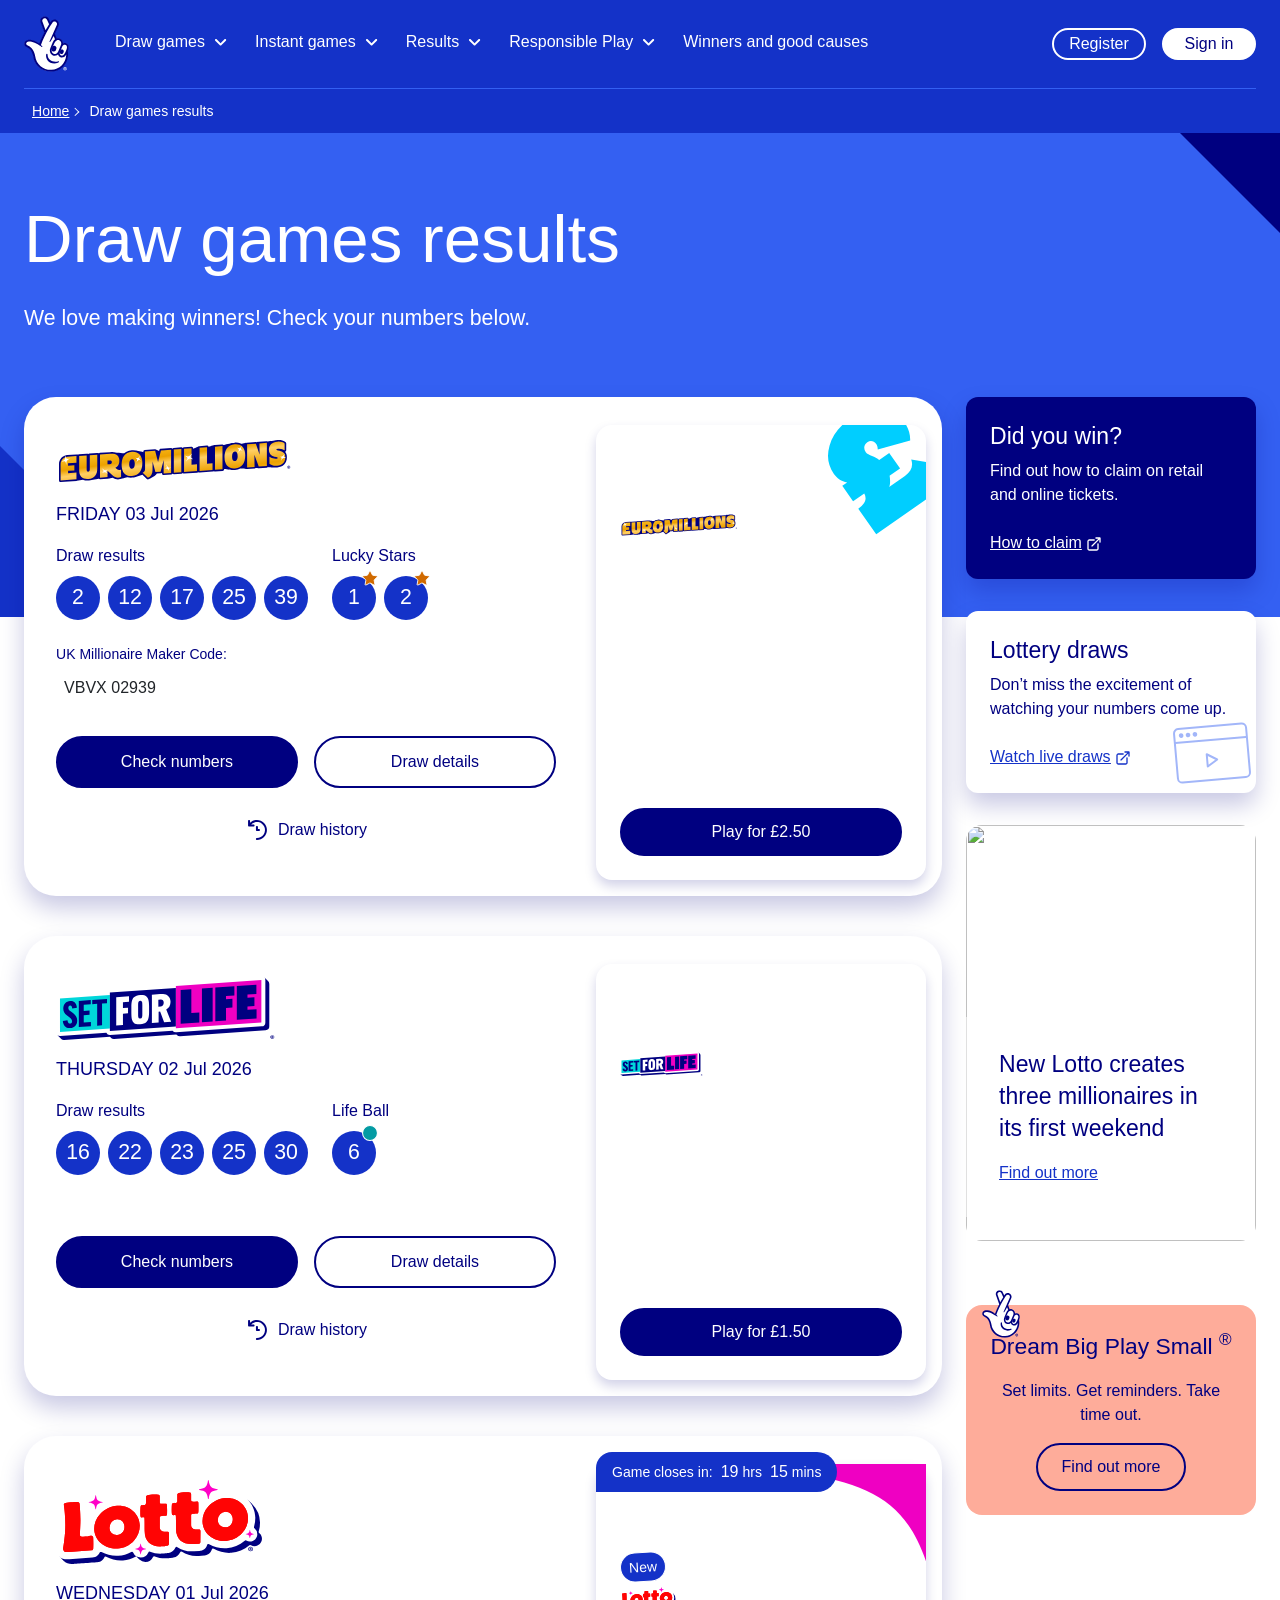
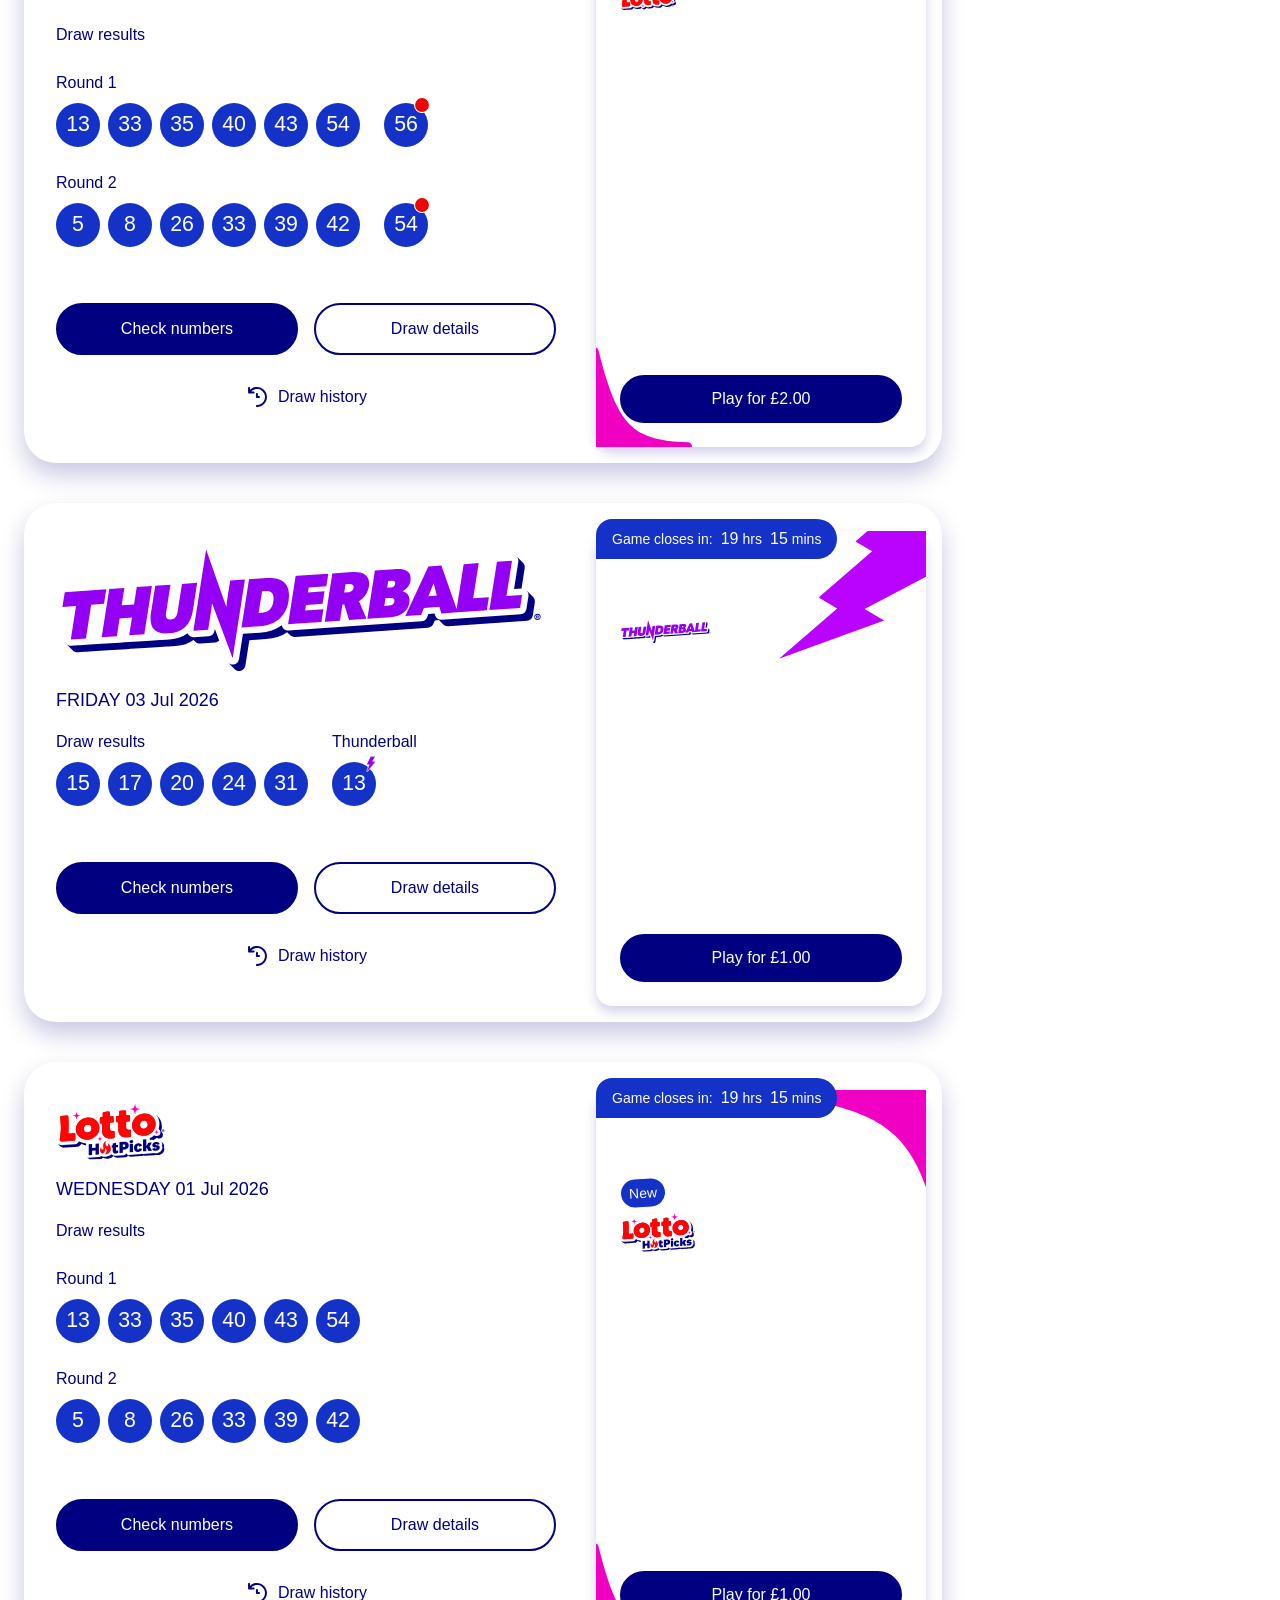
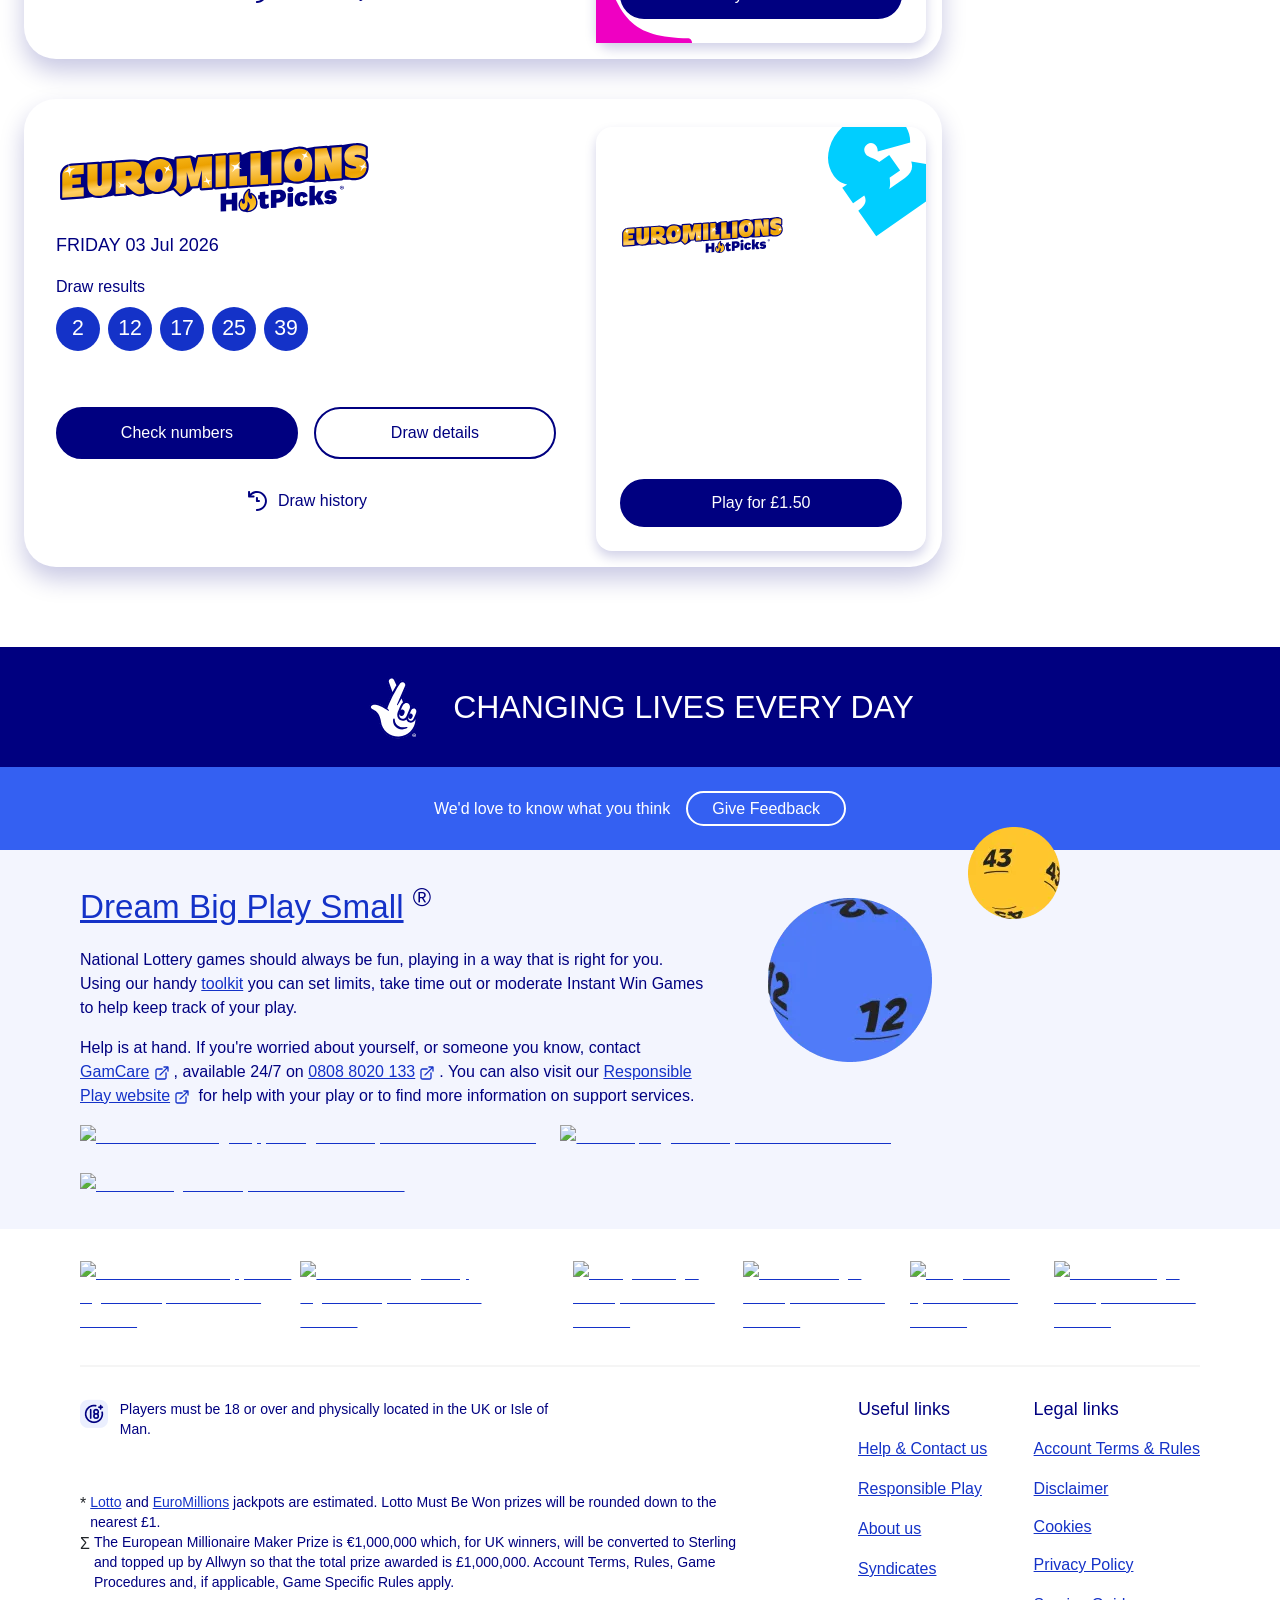
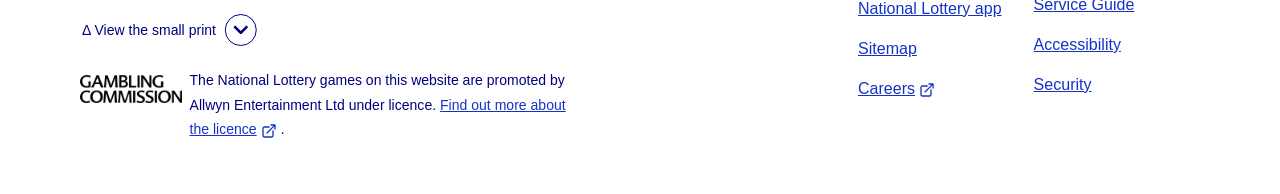
==== commit e3dbe812: "s" ====
--- a/index.html
+++ b/index.html
@@ -1,468 +1,629 @@
 <!DOCTYPE html>
-<html lang="en" data-scroll-behavior="smooth">
-<head>
-    <meta charSet="utf-8"/>
-    <meta name="viewport" content="width=device-width, initial-scale=1"/>
-    <link rel="stylesheet" href="https://static.cdn-national-lottery.co.uk/e51ebb4b59f554b7054b7a2738511f4d2f952d36/_next/static/css/b91331ca4cf0645f.css"
-          data-precedence="next"/>
-    <link rel="stylesheet"
-          href="https://static.cdn-national-lottery.co.uk/e51ebb4b59f554b7054b7a2738511f4d2f952d36/_next/static/css/c80facf94a48b3ea.css"
-          data-precedence="next"/>
-    <link rel="stylesheet"
-          href="https://static.cdn-national-lottery.co.uk/e51ebb4b59f554b7054b7a2738511f4d2f952d36/_next/static/css/f60a9f357fb2c5e1.css"
-          data-precedence="next"/>
-    <link rel="stylesheet"
-          href="https://static.cdn-national-lottery.co.uk/e51ebb4b59f554b7054b7a2738511f4d2f952d36/_next/static/css/9b5e4468d14d5521.css"
-          data-precedence="next"/>
-    <link rel="stylesheet"
-          href="https://static.cdn-national-lottery.co.uk/e51ebb4b59f554b7054b7a2738511f4d2f952d36/_next/static/css/c8c518d7dde4d8b0.css"
-          data-precedence="next"/>
-    <link rel="stylesheet"
-          href="https://static.cdn-national-lottery.co.uk/e51ebb4b59f554b7054b7a2738511f4d2f952d36/_next/static/css/937b028fa9c31953.css"
-          data-precedence="next"/>
-    <link rel="stylesheet"
-          href="https://static.cdn-national-lottery.co.uk/e51ebb4b59f554b7054b7a2738511f4d2f952d36/_next/static/css/4272a26896e63f54.css"
-          data-precedence="next"/>
-    <link rel="stylesheet"
-          href="https://static.cdn-national-lottery.co.uk/e51ebb4b59f554b7054b7a2738511f4d2f952d36/_next/static/css/40948e097351387e.css"
-          data-precedence="next"/>
-    <link rel="stylesheet"
-          href="https://static.cdn-national-lottery.co.uk/e51ebb4b59f554b7054b7a2738511f4d2f952d36/_next/static/css/02d231646bdfc0f1.css"
-          data-precedence="next"/>
-    <link rel="stylesheet"
-          href="https://static.cdn-national-lottery.co.uk/e51ebb4b59f554b7054b7a2738511f4d2f952d36/_next/static/css/193616021d55c26c.css"
-          data-precedence="next"/>
-    <link rel="stylesheet"
-          href="https://static.cdn-national-lottery.co.uk/e51ebb4b59f554b7054b7a2738511f4d2f952d36/_next/static/css/88dc583712f9b61b.css"
-          data-precedence="next"/>
-    <link rel="stylesheet"
-          href="https://static.cdn-national-lottery.co.uk/e51ebb4b59f554b7054b7a2738511f4d2f952d36/_next/static/css/300d62b565ecec5e.css"
-          data-precedence="next"/>
-    <link rel="stylesheet"
-          href="https://static.cdn-national-lottery.co.uk/e51ebb4b59f554b7054b7a2738511f4d2f952d36/_next/static/css/9133da2614f5535d.css"
-          data-precedence="next"/>
-    <link rel="stylesheet"
-          href="https://static.cdn-national-lottery.co.uk/e51ebb4b59f554b7054b7a2738511f4d2f952d36/_next/static/css/2f3282a931a7475a.css"
-          data-precedence="next"/>
-    <link rel="stylesheet"
-          href="https://static.cdn-national-lottery.co.uk/e51ebb4b59f554b7054b7a2738511f4d2f952d36/_next/static/css/ac7d17619cada562.css"
-          data-precedence="next"/>
-    <link rel="stylesheet"
-          href="https://static.cdn-national-lottery.co.uk/e51ebb4b59f554b7054b7a2738511f4d2f952d36/_next/static/css/0a703bcd1835ee09.css"
-          data-precedence="next"/>
-    <link rel="stylesheet"
-          href="https://static.cdn-national-lottery.co.uk/e51ebb4b59f554b7054b7a2738511f4d2f952d36/_next/static/css/8fef4df285d42740.css"
-          data-precedence="next"/>
-    <link rel="stylesheet"
-          href="https://static.cdn-national-lottery.co.uk/e51ebb4b59f554b7054b7a2738511f4d2f952d36/_next/static/css/850e0b289248e251.css"
-          data-precedence="next"/>
-    <link rel="stylesheet"
-          href="https://static.cdn-national-lottery.co.uk/e51ebb4b59f554b7054b7a2738511f4d2f952d36/_next/static/css/7321ca922b3848a6.css"
-          data-precedence="next"/>
-    <link rel="stylesheet"
-          href="https://static.cdn-national-lottery.co.uk/e51ebb4b59f554b7054b7a2738511f4d2f952d36/_next/static/css/1e515f8f910b0771.css"
-          data-precedence="next"/>
-    <link rel="stylesheet"
-          href="https://static.cdn-national-lottery.co.uk/e51ebb4b59f554b7054b7a2738511f4d2f952d36/_next/static/css/5352b1b0f7ed71b0.css"
-          data-precedence="next"/>
-    <link rel="stylesheet"
-          href="https://static.cdn-national-lottery.co.uk/e51ebb4b59f554b7054b7a2738511f4d2f952d36/_next/static/css/c5ed8605e4076c84.css"
-          data-precedence="next"/>
-    <link rel="stylesheet"
-          href="https://static.cdn-national-lottery.co.uk/e51ebb4b59f554b7054b7a2738511f4d2f952d36/_next/static/css/15226945d158ae3d.css"
-          data-precedence="next"/>
-    <link rel="stylesheet"
-          href="https://static.cdn-national-lottery.co.uk/e51ebb4b59f554b7054b7a2738511f4d2f952d36/_next/static/css/77a03cfeb81c19ca.css"
-          data-precedence="next"/>
-    <link rel="stylesheet"
-          href="https://static.cdn-national-lottery.co.uk/e51ebb4b59f554b7054b7a2738511f4d2f952d36/_next/static/css/85710d4b457e69ac.css"
-          data-precedence="next"/>
-    <link rel="stylesheet"
-          href="https://static.cdn-national-lottery.co.uk/e51ebb4b59f554b7054b7a2738511f4d2f952d36/_next/static/css/637674d7630ab013.css"
-          data-precedence="next"/>
-    <link rel="stylesheet"
-          href="https://static.cdn-national-lottery.co.uk/e51ebb4b59f554b7054b7a2738511f4d2f952d36/_next/static/css/31511e2725c6962b.css"
-          data-precedence="next"/>
-    <link rel="stylesheet"
-          href="https://static.cdn-national-lottery.co.uk/e51ebb4b59f554b7054b7a2738511f4d2f952d36/_next/static/css/b39f042e0f884bc2.css"
-          data-precedence="next"/>
-    <link rel="stylesheet"
-          href="https://static.cdn-national-lottery.co.uk/e51ebb4b59f554b7054b7a2738511f4d2f952d36/_next/static/css/ea9350707ae0efef.css"
-          data-precedence="next"/>
-    <link rel="stylesheet"
-          href="https://static.cdn-national-lottery.co.uk/e51ebb4b59f554b7054b7a2738511f4d2f952d36/_next/static/css/63602160ccd2aa16.css"
-          data-precedence="next"/>
-    <link rel="stylesheet"
-          href="https://static.cdn-national-lottery.co.uk/e51ebb4b59f554b7054b7a2738511f4d2f952d36/_next/static/css/333f17402184adb2.css"
-          data-precedence="next"/>
-    <link rel="stylesheet"
-          href="https://static.cdn-national-lottery.co.uk/e51ebb4b59f554b7054b7a2738511f4d2f952d36/_next/static/css/55c89e424d4853f4.css"
-          data-precedence="next"/>
-    <link rel="stylesheet"
-          href="https://static.cdn-national-lottery.co.uk/e51ebb4b59f554b7054b7a2738511f4d2f952d36/_next/static/css/3484f2c9f45122ac.css"
-          data-precedence="next"/>
-    <link rel="stylesheet"
-          href="https://static.cdn-national-lottery.co.uk/e51ebb4b59f554b7054b7a2738511f4d2f952d36/_next/static/css/086278ffa2a8816a.css"
-          data-precedence="next"/>
-    <link rel="stylesheet"
-          href="https://static.cdn-national-lottery.co.uk/e51ebb4b59f554b7054b7a2738511f4d2f952d36/_next/static/css/0440f9f824f67350.css"
-          data-precedence="next"/>
-    <link rel="preload" as="script" fetchPriority="low"
-          href="https://static.cdn-national-lottery.co.uk/e51ebb4b59f554b7054b7a2738511f4d2f952d36/_next/static/chunks/webpack-ab505ee9754d03d5.js"/>
-    <script src="https://static.cdn-national-lottery.co.uk/e51ebb4b59f554b7054b7a2738511f4d2f952d36/_next/static/chunks/4bd1b696-e356ca5ba0218e27.js"
-            async=""></script>
-    <script src="https://static.cdn-national-lottery.co.uk/e51ebb4b59f554b7054b7a2738511f4d2f952d36/_next/static/chunks/3794-331cc44a47f3f7ef.js"
-            async=""></script>
-    <script src="https://static.cdn-national-lottery.co.uk/e51ebb4b59f554b7054b7a2738511f4d2f952d36/_next/static/chunks/main-app-6ef044264684ce68.js"
-            async=""></script>
-    <script src="https://static.cdn-national-lottery.co.uk/e51ebb4b59f554b7054b7a2738511f4d2f952d36/_next/static/chunks/e4ccd708-2e14605ffc461d53.js"
-            async=""></script>
-    <script src="https://static.cdn-national-lottery.co.uk/e51ebb4b59f554b7054b7a2738511f4d2f952d36/_next/static/chunks/3278-8b621458f13f26bc.js"
-            async=""></script>
-    <script src="https://static.cdn-national-lottery.co.uk/e51ebb4b59f554b7054b7a2738511f4d2f952d36/_next/static/chunks/79-e485556d1a8df46d.js"
-            async=""></script>
-    <script src="https://static.cdn-national-lottery.co.uk/e51ebb4b59f554b7054b7a2738511f4d2f952d36/_next/static/chunks/9748-1beb75197b8110fb.js"
-            async=""></script>
-    <script src="https://static.cdn-national-lottery.co.uk/e51ebb4b59f554b7054b7a2738511f4d2f952d36/_next/static/chunks/9185-d3a298425602980e.js"
-            async=""></script>
-    <script src="https://static.cdn-national-lottery.co.uk/e51ebb4b59f554b7054b7a2738511f4d2f952d36/_next/static/chunks/6619-f8d6a40b4d2d7561.js"
-            async=""></script>
-    <script src="https://static.cdn-national-lottery.co.uk/e51ebb4b59f554b7054b7a2738511f4d2f952d36/_next/static/chunks/1696-f3576db0829177f9.js"
-            async=""></script>
-    <script src="https://static.cdn-national-lottery.co.uk/e51ebb4b59f554b7054b7a2738511f4d2f952d36/_next/static/chunks/9179-bbd80a5fe42b85a7.js"
-            async=""></script>
-    <script src="https://static.cdn-national-lottery.co.uk/e51ebb4b59f554b7054b7a2738511f4d2f952d36/_next/static/chunks/8577-f1056b1e407dcc18.js"
-            async=""></script>
-    <script src="https://static.cdn-national-lottery.co.uk/e51ebb4b59f554b7054b7a2738511f4d2f952d36/_next/static/chunks/9846-f5f7e8fa52a6a792.js"
-            async=""></script>
-    <script src="https://static.cdn-national-lottery.co.uk/e51ebb4b59f554b7054b7a2738511f4d2f952d36/_next/static/chunks/3881-ea213912fbc2930d.js"
-            async=""></script>
-    <script src="https://static.cdn-national-lottery.co.uk/e51ebb4b59f554b7054b7a2738511f4d2f952d36/_next/static/chunks/app/error-8d1e9e5f08da3053.js"
-            async=""></script>
-    <script src="https://static.cdn-national-lottery.co.uk/e51ebb4b59f554b7054b7a2738511f4d2f952d36/_next/static/chunks/c0c525fb-fa4fa638bb2692f0.js"
-            async=""></script>
-    <script src="https://static.cdn-national-lottery.co.uk/e51ebb4b59f554b7054b7a2738511f4d2f952d36/_next/static/chunks/1992-10b819e95f20de71.js"
-            async=""></script>
-    <script src="https://static.cdn-national-lottery.co.uk/e51ebb4b59f554b7054b7a2738511f4d2f952d36/_next/static/chunks/8308-cd115d605677de8f.js"
-            async=""></script>
-    <script src="https://static.cdn-national-lottery.co.uk/e51ebb4b59f554b7054b7a2738511f4d2f952d36/_next/static/chunks/1332-a7051b1cff4de12d.js"
-            async=""></script>
-    <script src="https://static.cdn-national-lottery.co.uk/e51ebb4b59f554b7054b7a2738511f4d2f952d36/_next/static/chunks/3771-6ae0a7839037ac41.js"
-            async=""></script>
-    <script src="https://static.cdn-national-lottery.co.uk/e51ebb4b59f554b7054b7a2738511f4d2f952d36/_next/static/chunks/561-c804d0bec77c216b.js"
-            async=""></script>
-    <script src="https://static.cdn-national-lottery.co.uk/e51ebb4b59f554b7054b7a2738511f4d2f952d36/_next/static/chunks/3453-edf6b291c9e13b60.js"
-            async=""></script>
-    <script src="https://static.cdn-national-lottery.co.uk/e51ebb4b59f554b7054b7a2738511f4d2f952d36/_next/static/chunks/9819-f2b88539c69186d9.js"
-            async=""></script>
-    <script src="https://static.cdn-national-lottery.co.uk/e51ebb4b59f554b7054b7a2738511f4d2f952d36/_next/static/chunks/5814-2067f7ac3943c7cf.js"
-            async=""></script>
-    <script src="https://static.cdn-national-lottery.co.uk/e51ebb4b59f554b7054b7a2738511f4d2f952d36/_next/static/chunks/5184-90de32210424ad2c.js"
-            async=""></script>
-    <script src="https://static.cdn-national-lottery.co.uk/e51ebb4b59f554b7054b7a2738511f4d2f952d36/_next/static/chunks/5892-16b03688edace933.js"
-            async=""></script>
-    <script src="https://static.cdn-national-lottery.co.uk/e51ebb4b59f554b7054b7a2738511f4d2f952d36/_next/static/chunks/290-394dcbf8dd9eacbe.js"
-            async=""></script>
-    <script src="https://static.cdn-national-lottery.co.uk/e51ebb4b59f554b7054b7a2738511f4d2f952d36/_next/static/chunks/1978-fe249bd3d42c3d3f.js"
-            async=""></script>
-    <script src="https://static.cdn-national-lottery.co.uk/e51ebb4b59f554b7054b7a2738511f4d2f952d36/_next/static/chunks/511-d2341372914f3201.js"
-            async=""></script>
-    <script src="https://static.cdn-national-lottery.co.uk/e51ebb4b59f554b7054b7a2738511f4d2f952d36/_next/static/chunks/app/(main)/(with-error-boundary)/layout-bd4c1b152e96db3f.js"
-            async=""></script>
-    <script src="https://static.cdn-national-lottery.co.uk/e51ebb4b59f554b7054b7a2738511f4d2f952d36/_next/static/chunks/8983-7bd3e255315fafa5.js"
-            async=""></script>
-    <script src="https://static.cdn-national-lottery.co.uk/e51ebb4b59f554b7054b7a2738511f4d2f952d36/_next/static/chunks/5400-a9f99f9d19460af9.js"
-            async=""></script>
-    <script src="https://static.cdn-national-lottery.co.uk/e51ebb4b59f554b7054b7a2738511f4d2f952d36/_next/static/chunks/app/(main)/layout-ad436a8dfc6b2487.js"
-            async=""></script>
-    <script src="https://static.cdn-national-lottery.co.uk/e51ebb4b59f554b7054b7a2738511f4d2f952d36/_next/static/chunks/7362-5aacfb340760fc05.js"
-            async=""></script>
-    <script src="https://static.cdn-national-lottery.co.uk/e51ebb4b59f554b7054b7a2738511f4d2f952d36/_next/static/chunks/app/(main)/error-efd543240300b824.js"
-            async=""></script>
-    <script src="https://static.cdn-national-lottery.co.uk/e51ebb4b59f554b7054b7a2738511f4d2f952d36/_next/static/chunks/app/(main)/not-found-8b5a6989c98500f4.js"
-            async=""></script>
-    <script src="https://static.cdn-national-lottery.co.uk/e51ebb4b59f554b7054b7a2738511f4d2f952d36/_next/static/chunks/app/(main)/(with-error-boundary)/results/page-70d041727815ed22.js"
-            async=""></script>
-    <link rel="preload"
-          href="https://static.cdn-national-lottery.co.uk/e51ebb4b59f554b7054b7a2738511f4d2f952d36/_next/static/css/697a02ac3c9dd331.css"
-          as="style"/>
-    <link rel="preload" href="https://cdn-ukwest.onetrust.com/scripttemplates/otSDKStub.js" as="script" crossorigin=""/>
-    <link rel="preload" href="https://422a7e6a3d77.edge.sdk.awswaf.com/422a7e6a3d77/49a194bbe9ca/challenge.js"
-          as="script"/>
-    <link rel="preload" href="/api/clientId" as="script"/>
-    <link rel="preload" href="https://www.googletagmanager.com/gtm.js?id=GTM-N8WGM68&amp;l=adl" as="script"/>
-    <link rel="preload" href="/uaguardian.js" as="script"/>
-    <link rel="preload"
-          href="https://payments.worldpay.com/resources/hpp/integrations/embedded/js/hpp-embedded-integration-library.js"
-          as="script" crossorigin=""/>
-    <meta name="theme-color" content="#1432c8"/>
-    <title>Draw games results | The National Lottery</title>
-    <meta name="description"
-          content="Find the latest draw results for Lotto, EuroMillions, Set For Life, Thunderball, Lotto HotPicks and EuroMillions HotPicks here. Stay updated for your chance to win big."/>
-    <link rel="manifest" href="/manifest.json"/>
-    <meta name="referrer" content="strict-origin-when-cross-origin"/>
-    <meta name="robots" content="index,follow"/>
-    <link rel="canonical" href="https://www.national-lottery.co.uk/results"/>
-    <meta property="og:title" content="Draw games results | The National Lottery"/>
-    <meta property="og:description"
-          content="Find the latest draw results for Lotto, EuroMillions, Set For Life, Thunderball, Lotto HotPicks and EuroMillions HotPicks here. Stay updated for your chance to win big."/>
-    <meta property="og:locale" content="en_GB"/>
-    <meta name="twitter:card" content="summary"/>
-    <meta name="twitter:title" content="Draw games results | The National Lottery"/>
-    <meta name="twitter:description"
-          content="Find the latest draw results for Lotto, EuroMillions, Set For Life, Thunderball, Lotto HotPicks and EuroMillions HotPicks here. Stay updated for your chance to win big."/>
-    <link rel="icon" href="/favicon.ico?5557486fd24b4ad2" type="image/x-icon" sizes="48x48"/>
-    <link rel="icon" href="/icon1.svg?f7f0e59cceef5f05" type="image/svg+xml" sizes="any"/>
-    <link rel="icon" href="/icon2.png?ad59fb2f19f3dc13" type="image/png" sizes="96x96"/>
-    <link rel="icon" href="/icon3.png?97ff345a75f35005" type="image/png" sizes="192x192"/>
-    <link rel="icon" href="/icon4.png?68470e683673f5e4" type="image/png" sizes="512x512"/>
-    <link rel="apple-touch-icon" href="/apple-icon.png?ab5155eb447b8698" type="image/png" sizes="180x180"/>
-    <script src="https://static.cdn-national-lottery.co.uk/e51ebb4b59f554b7054b7a2738511f4d2f952d36/_next/static/chunks/polyfills-42372ed130431b0a.js"
-            noModule=""></script>
-</head>
-<body>
-<div hidden=""><!--$--><!--/$--></div>
-<div class="__variable_eb94e8 __variable_ca5fa2 __variable_a5a62e"><!--$!-->
-    <template data-dgst="BAILOUT_TO_CLIENT_SIDE_RENDERING"></template><!--/$--><!--$!-->
-    <template data-dgst="BAILOUT_TO_CLIENT_SIDE_RENDERING"></template><!--/$-->
-    <div class="Toast_container__GOQYu"></div>
-    <div class="Layout_pageWrapper__bsqYB"><span id="sr-only-node" class="app_sr-only__I08Tz"
-                                                 aria-live="assertive"></span><a aria-hidden="true" href="#main"
-                                                                                 class="SkipToContentLink_skipToContentLink__Z_0Be Layout_skipLink__rodem">Skip
-        to main content</a><a aria-hidden="true" href="#footer"
-                              class="SkipToContentLink_skipToContentLink__Z_0Be Layout_skipLink__rodem">Skip to
-        footer</a>
-        <div class="Layout_stickyContainer__2Zqwf"><span class="Layout_sessionTimer__Fb3A5"></span></div>
-        <header class="Layout_headerArea__RXfQC">
-            <div class="Layout_header__J3qd0">
-                <div class="Header_header__yd2Kk" data-testid="header" id="header"><a title="The National Lottery"
-                                                                                      data-testid="logo-allwyn"
-                                                                                      href="/">
-                    <svg class="LogoLink_logo__fTQbo" width="45" height="56" viewBox="0 0 45 56" fill="none"
-                         xmlns="http://www.w3.org/2000/svg">
-                        <g clip-path="url(#clip0_30934_6757)">
-                            <path d="M26.6538 55.2529C22.6086 55.2529 18.6883 53.8286 15.6152 51.2424C12.3592 48.5027 10.275 44.6948 9.74634 40.5201C9.72151 40.3058 9.08427 35.1289 5.59369 32.3046C4.92544 31.7638 4.23203 31.4274 3.56145 31.1021C2.47388 30.5745 1.44748 30.0765 0.908436 28.8451L0.883124 28.7781C0.417531 27.3117 0.904981 26.3175 1.39677 25.7413C2.61821 24.3096 4.74246 24.1551 5.59916 24.1551C5.86169 24.1551 6.1247 24.1681 6.38088 24.1937C9.09094 24.4646 12.171 25.8098 15.0536 27.9813L15.5515 28.3564L15.7727 27.7774C17.1229 24.2435 18.7966 20.5534 20.7475 16.8098L20.8401 16.632L17.0185 6.01452C16.299 4.00533 17.312 1.83481 19.3247 1.07377C19.7866 0.899081 20.2666 0.810547 20.7514 0.810547C22.3345 0.810547 23.7543 1.75478 24.3685 3.21607L26.2625 7.32799L26.7209 6.58713C26.7248 6.58069 27.1187 5.94498 27.4447 5.49936C28.1098 4.59018 29.3313 4.00271 30.5567 4.00271C31.1548 4.00271 31.7371 4.13813 32.2875 4.40516C34.1929 5.32961 35.0127 7.55727 34.1539 9.47673L34.1311 9.53109C32.8722 12.4194 31.6322 15.0928 30.4484 17.4704L30.3583 17.6513L32.4447 23.0307L32.8526 22.9194C33.2437 22.8128 33.6426 22.7587 34.0386 22.7587C34.6093 22.7587 35.1681 22.8697 35.6997 23.0885L35.7864 23.1243C36.9587 23.6072 37.8504 24.5543 38.2974 25.7914C38.4813 26.3004 38.5801 26.8484 38.5911 27.4204L38.6042 28.1118L39.2447 27.8342C39.7305 27.6237 40.2349 27.517 40.744 27.517C41.2024 27.517 41.6482 27.6049 42.0692 27.7783L42.211 27.8369C44.0984 28.6141 44.8034 30.8818 43.9261 33.3517C43.7506 33.8457 43.5761 34.3156 43.4076 34.7484L43.3621 34.8654L43.3827 34.9891C43.6127 36.3721 43.7205 37.986 43.6641 39.2009C43.2642 47.7963 36.1429 54.8392 27.4517 55.2347C27.1871 55.2468 26.9187 55.2529 26.6538 55.2529Z"
-                                  fill="white"></path>
-                            <path d="M34.3041 45.2856C34.1464 45.326 33.9885 45.3631 33.8303 45.397C30.9339 46.017 28.0641 45.4963 26.1541 44.0045C24.5154 42.7247 23.6229 40.798 23.5732 38.4402L23.5728 38.4091C23.5664 38.0442 23.295 37.7566 22.9271 37.7253C22.562 37.6947 22.254 37.9284 22.1868 38.278L22.1793 38.3159C21.7814 40.371 22.267 42.568 23.4758 44.1892C25.0067 46.2943 27.5684 47.4561 30.2655 47.4561C31.4765 47.4561 32.7149 47.2218 33.8991 46.7334C34.1178 46.6432 34.3985 46.4987 34.7335 46.3038C34.978 46.1618 35.0768 45.8711 34.9685 45.6126C34.8597 45.3523 34.58 45.2152 34.3041 45.2856Z"
-                                  fill="#000080"></path>
-                            <path d="M39.2612 33.9425C39.0916 33.7753 38.8864 33.6384 38.6512 33.545C38.1723 33.3546 37.6575 33.3791 37.2176 33.5718C37.1271 33.6115 37.0405 33.6597 36.9572 33.7132C36.6505 33.9104 36.3992 34.1974 36.2532 34.5567L35.8235 35.6141C35.6726 35.9852 35.6557 36.378 35.7489 36.74C35.779 36.8569 35.8202 36.9707 35.8726 37.0793C36.0649 37.4779 36.4021 37.8092 36.8465 37.9858C37.3169 38.1728 37.8219 38.1525 38.2566 37.9691C38.6912 37.7857 39.0555 37.4392 39.2446 36.974L39.6743 35.9167C39.9579 35.2188 39.7698 34.444 39.2612 33.9425Z"
-                                  fill="#000080"></path>
-                            <path d="M31.8582 30.3982C31.649 30.1919 31.3958 30.023 31.1055 29.9076C30.5144 29.6726 29.879 29.7029 29.3361 29.9408C29.2407 29.9826 29.1494 30.0329 29.0604 30.0872C28.6612 30.3309 28.3331 30.6954 28.1457 31.1564L27.6154 32.4614C27.3792 33.0426 27.4104 33.6661 27.6471 34.2011C27.6572 34.2238 27.6653 34.2474 27.6761 34.2698C27.9134 34.7617 28.3296 35.1706 28.8781 35.3886C29.4586 35.6194 30.0819 35.5943 30.6183 35.3679C31.1548 35.1416 31.6045 34.714 31.8378 34.1398L32.3681 32.8348C32.7182 31.9735 32.486 31.0172 31.8582 30.3982Z"
-                                  fill="#000080"></path>
-                            <path d="M42.3907 27.4116L42.2483 27.3529C41.2004 26.9212 40.061 26.977 39.0573 27.4121C39.0457 26.8073 38.943 26.2081 38.7365 25.6366C38.2447 24.2755 37.2607 23.2323 35.9658 22.6989L35.8788 22.6631C34.8684 22.247 33.7766 22.1892 32.7285 22.4751L30.8667 17.6747C31.9675 15.4639 33.1996 12.8341 34.5622 9.70759L34.5804 9.66387C35.543 7.51243 34.6364 5.03141 32.4928 3.99135C30.347 2.95024 28.0646 3.86512 27.0666 5.22939C26.7258 5.69525 26.3228 6.34673 26.3228 6.34673L24.7991 3.03944C23.8775 0.84685 21.4047 -0.206303 19.158 0.643187C16.9067 1.49443 15.7738 3.92144 16.5788 6.16968L20.3326 16.5989C18.646 19.8354 16.8697 23.6009 15.3361 27.6148C12.5422 25.51 9.37674 24.0299 6.42761 23.7351C4.60373 23.5527 2.31089 23.9546 1.04009 25.4441C0.471492 26.1104 -0.0940453 27.2558 0.4417 28.9288L0.475269 29.0178C1.08147 30.4136 2.23759 30.9743 3.35542 31.5166C4.00251 31.8305 4.67137 32.1549 5.29813 32.6621C8.65893 35.3815 9.27576 40.5128 9.28333 40.5779C9.8264 44.8672 11.9677 48.7796 15.3127 51.5942C18.4891 54.2673 22.4884 55.7147 26.6536 55.7147C26.9259 55.7147 27.1995 55.7085 27.473 55.696C36.4026 55.2897 43.719 48.0537 44.1299 39.2224C44.1892 37.9473 44.0701 36.2815 43.8428 34.9146C44.011 34.4826 44.1846 34.0157 44.366 33.5051C45.3295 30.793 44.5169 28.2872 42.3907 27.4116ZM32.6518 24.3816C33.4779 23.9941 34.3794 23.9649 35.1898 24.2988L35.2768 24.3346C36.1001 24.6736 36.7297 25.3478 37.0496 26.2328C37.3801 27.1479 37.3423 28.174 36.9429 29.1222L34.229 35.5673C33.8299 36.5154 33.1202 37.2647 32.2305 37.6771C31.3699 38.0759 30.4426 38.1091 29.6196 37.77C28.2642 37.2118 27.4944 35.7547 27.6453 34.2005C27.6695 33.9514 27.715 33.7 27.788 33.4491C28.1013 32.3729 28.5167 31.3487 29.0586 30.0867C29.1867 29.7885 29.3196 29.4812 29.4624 29.1521C29.7539 28.4805 30.0769 27.736 30.4358 26.8842C30.938 25.6913 31.7042 24.8259 32.6518 24.3816ZM18.404 5.52876C17.9531 4.2696 18.5882 2.90944 19.8497 2.43243C21.1115 1.95554 22.5022 2.54958 23.015 3.78512L25.0862 8.28214C24.1645 9.75396 22.9238 11.8157 21.5613 14.3005L18.404 5.52876ZM42.195 39.1345C41.8298 46.9871 35.324 53.4213 27.3841 53.7826C23.415 53.9631 19.5771 52.6677 16.5676 50.1354C13.5924 47.6318 11.688 44.1529 11.2069 40.3547C11.1802 40.1132 10.5066 34.4015 6.52471 31.1796C5.72488 30.5325 4.91914 30.1416 4.20845 29.7969C3.18802 29.3019 2.55475 28.9438 2.27353 28.3038C2.09892 27.9063 2.08723 27.1894 2.52012 26.6796C3.25228 25.8173 4.8643 25.5379 6.23534 25.6249C9.75927 25.8487 14.8531 29.002 17.7103 30.9263C18.161 31.2298 18.6655 30.6378 18.2934 30.2436C17.8587 29.7832 17.397 29.3367 16.9153 28.907C21.4252 16.8522 27.9973 7.32613 28.3668 6.72514C29.064 5.59132 30.4271 5.12284 31.6397 5.71104C32.846 6.2963 33.3536 7.69576 32.8031 8.90488L25.5268 25.4637C25.319 25.9365 25.987 26.2934 26.2723 25.8619C27.1482 24.5375 28.2887 22.6433 29.6874 19.9822L30.9813 23.3185C30.0504 23.9962 29.2989 24.975 28.7817 26.203C28.4259 27.0482 28.1053 27.7869 27.8162 28.4533C27.0431 30.2348 26.4846 31.5219 26.0664 32.959C25.286 35.6401 26.5173 38.4116 28.9307 39.4057C29.5307 39.6528 30.1622 39.7759 30.7989 39.7759C31.5363 39.7759 32.2808 39.6106 32.9908 39.2815C33.3841 39.0992 33.7489 38.868 34.0876 38.6031C34.111 38.6815 34.1318 38.7605 34.1597 38.8377C34.5586 39.941 35.3572 40.7871 36.4093 41.2203C36.8928 41.4195 37.4011 41.5146 37.9083 41.5146C39.4063 41.5145 40.8981 40.6857 41.7398 39.2641C41.9045 38.9857 42.0644 38.708 42.2216 38.4232C42.2161 38.6436 42.2071 38.8755 42.195 39.1345ZM42.6756 32.9178C41.7414 35.5482 41.0582 36.9084 40.1936 38.3689C39.5179 39.5105 38.1868 40.0333 37.098 39.5846L37.0978 39.5846C36.5178 39.3457 36.0736 38.8686 35.8469 38.2414C35.675 37.7662 35.6441 37.2485 35.7479 36.7397C35.7877 36.5449 35.8454 36.3513 35.9251 36.162L36.9563 33.7129L38.2771 30.5762C38.7317 29.4965 39.7306 28.8256 40.7317 28.8256C41.0114 28.8256 41.2911 28.8779 41.5592 28.9883L41.7015 29.0471C42.908 29.544 43.3087 31.1357 42.6756 32.9178Z"
-                                  fill="#000080"></path>
-                            <path d="M41.0859 51.5447C41.2636 51.5447 41.4304 51.5731 41.5816 51.6291C41.7242 51.6818 41.8493 51.7578 41.9534 51.855C42.1699 52.057 42.2844 52.3398 42.2844 52.6729C42.2844 53.0059 42.1699 53.2887 41.9534 53.4907C41.8493 53.5878 41.7242 53.6639 41.5816 53.7166C41.4304 53.7726 41.2636 53.801 41.0859 53.801C40.9081 53.801 40.7413 53.7726 40.5901 53.7166C40.4475 53.6639 40.3224 53.5879 40.2183 53.4907C40.0018 53.2888 39.8874 53.0059 39.8874 52.6728C39.8874 52.3398 40.0018 52.057 40.2183 51.855C40.3224 51.7578 40.4475 51.6818 40.5901 51.6291C40.7413 51.5731 40.9081 51.5447 41.0859 51.5447ZM41.0859 51.1152C40.1547 51.1152 39.4531 51.7355 39.4531 52.6728C39.4531 53.6102 40.1547 54.2305 41.0859 54.2305C42.0171 54.2305 42.7186 53.6102 42.7186 52.6729C42.7186 51.7355 42.017 51.1152 41.0859 51.1152Z"
-                                  fill="white"></path>
-                            <path d="M41.3285 53.4415L41.137 52.8884L40.8888 52.8884V53.4415H40.4492V51.9004H41.2131C41.5309 51.9004 41.7442 52.0984 41.7442 52.3955C41.7442 52.559 41.6702 52.6925 41.5461 52.7807L41.7899 53.4415H41.3285ZM40.8888 52.2555V52.5677H41.1195C41.2262 52.5677 41.2871 52.5117 41.2871 52.4105C41.2871 52.318 41.2262 52.2555 41.1195 52.2555H40.8888Z"
-                                  fill="white"></path>
-                        </g>
-                        <defs>
-                            <clipPath id="clip0_30934_6757">
-                                <rect width="44.7637" height="55.5022" fill="white"
-                                      transform="translate(0.0859375 0.25)"></rect>
-                            </clipPath>
-                        </defs>
-                    </svg>
-                </a>
-                    <nav class="Header_mainNavBar__Dcmtu" aria-label="main menu">
-                        <div class="Header_navigation__URY3x">
-                            <div class="app_d-flex__ur_hw app_f-align-center__iJK4v">
-                                <div data-focus-guard="true" tabindex="-1"
-                                     style="width:1px;height:0px;padding:0;overflow:hidden;position:fixed;top:1px;left:1px"></div>
-                                <div data-focus-lock-disabled="disabled" class="app_full-height__8qEMN">
-                                    <div class="app_full-height__8qEMN">
-                                        <button class="NavItem_item__The5Z" data-testid="dropdown-draw-games"
-                                                aria-expanded="false" aria-haspopup="true" aria-current="false"
-                                                aria-controls="navigation-popup"><span
-                                                class="NavItem_content__qV5ed NavItem_dropdown__6oxfh NavItem_primary__SB83h">Draw games<div
-                                                aria-hidden="true" data-testid="dropdown-draw-games-arrow-down"><svg
-                                                class="" width="12" height="7" viewBox="0 0 12 7"
-                                                xmlns="http://www.w3.org/2000/svg"><path
-                                                d="M10.875 1.69995L6.275 6.29995C6.175 6.39995 6.06667 6.47062 5.95 6.51195C5.83333 6.55395 5.70833 6.57495 5.575 6.57495C5.44167 6.57495 5.31667 6.55395 5.2 6.51195C5.08333 6.47062 4.975 6.39995 4.875 6.29995L0.275 1.69995C0.0916663 1.51662 0 1.28328 0 0.999951C0 0.716618 0.0916663 0.483285 0.275 0.299952C0.458333 0.116618 0.691667 0.024951 0.975 0.024951C1.25833 0.024951 1.49167 0.116618 1.675 0.299952L5.575 4.19995L9.475 0.299952C9.65833 0.116618 9.89167 0.024951 10.175 0.024951C10.4583 0.024951 10.6917 0.116618 10.875 0.299952C11.0583 0.483285 11.15 0.716618 11.15 0.999951C11.15 1.28328 11.0583 1.51662 10.875 1.69995Z"
-                                                fill="#ffffff"></path></svg></div></span></button>
-                                    </div>
-                                </div>
-                                <div data-focus-guard="true" tabindex="-1"
-                                     style="width:1px;height:0px;padding:0;overflow:hidden;position:fixed;top:1px;left:1px"></div>
-                                <div data-focus-guard="true" tabindex="-1"
-                                     style="width:1px;height:0px;padding:0;overflow:hidden;position:fixed;top:1px;left:1px"></div>
-                                <div data-focus-lock-disabled="disabled" class="app_full-height__8qEMN">
-                                    <div class="app_full-height__8qEMN">
-                                        <button class="NavItem_item__The5Z" data-testid="dropdown-instant-games"
-                                                aria-expanded="false" aria-haspopup="true" aria-current="false"
-                                                aria-controls="navigation-popup"><span
-                                                class="NavItem_content__qV5ed NavItem_dropdown__6oxfh NavItem_primary__SB83h">Instant games<div
-                                                aria-hidden="true" data-testid="dropdown-instant-games-arrow-down"><svg
-                                                class="" width="12" height="7" viewBox="0 0 12 7"
-                                                xmlns="http://www.w3.org/2000/svg"><path
-                                                d="M10.875 1.69995L6.275 6.29995C6.175 6.39995 6.06667 6.47062 5.95 6.51195C5.83333 6.55395 5.70833 6.57495 5.575 6.57495C5.44167 6.57495 5.31667 6.55395 5.2 6.51195C5.08333 6.47062 4.975 6.39995 4.875 6.29995L0.275 1.69995C0.0916663 1.51662 0 1.28328 0 0.999951C0 0.716618 0.0916663 0.483285 0.275 0.299952C0.458333 0.116618 0.691667 0.024951 0.975 0.024951C1.25833 0.024951 1.49167 0.116618 1.675 0.299952L5.575 4.19995L9.475 0.299952C9.65833 0.116618 9.89167 0.024951 10.175 0.024951C10.4583 0.024951 10.6917 0.116618 10.875 0.299952C11.0583 0.483285 11.15 0.716618 11.15 0.999951C11.15 1.28328 11.0583 1.51662 10.875 1.69995Z"
-                                                fill="#ffffff"></path></svg></div></span></button>
-                                    </div>
-                                </div>
-                                <div data-focus-guard="true" tabindex="-1"
-                                     style="width:1px;height:0px;padding:0;overflow:hidden;position:fixed;top:1px;left:1px"></div>
-                                <div data-focus-guard="true" tabindex="-1"
-                                     style="width:1px;height:0px;padding:0;overflow:hidden;position:fixed;top:1px;left:1px"></div>
-                                <div data-focus-lock-disabled="disabled" class="app_full-height__8qEMN">
-                                    <div class="app_full-height__8qEMN">
-                                        <button class="NavItem_item__The5Z" data-testid="dropdown-results"
-                                                aria-expanded="false" aria-haspopup="true" aria-current="false"
-                                                aria-controls="navigation-popup"><span
-                                                class="NavItem_content__qV5ed NavItem_dropdown__6oxfh NavItem_primary__SB83h">Results<div
-                                                aria-hidden="true" data-testid="dropdown-results-arrow-down"><svg
-                                                class="" width="12" height="7" viewBox="0 0 12 7"
-                                                xmlns="http://www.w3.org/2000/svg"><path
-                                                d="M10.875 1.69995L6.275 6.29995C6.175 6.39995 6.06667 6.47062 5.95 6.51195C5.83333 6.55395 5.70833 6.57495 5.575 6.57495C5.44167 6.57495 5.31667 6.55395 5.2 6.51195C5.08333 6.47062 4.975 6.39995 4.875 6.29995L0.275 1.69995C0.0916663 1.51662 0 1.28328 0 0.999951C0 0.716618 0.0916663 0.483285 0.275 0.299952C0.458333 0.116618 0.691667 0.024951 0.975 0.024951C1.25833 0.024951 1.49167 0.116618 1.675 0.299952L5.575 4.19995L9.475 0.299952C9.65833 0.116618 9.89167 0.024951 10.175 0.024951C10.4583 0.024951 10.6917 0.116618 10.875 0.299952C11.0583 0.483285 11.15 0.716618 11.15 0.999951C11.15 1.28328 11.0583 1.51662 10.875 1.69995Z"
-                                                fill="#ffffff"></path></svg></div></span></button>
-                                    </div>
-                                </div>
-                                <div data-focus-guard="true" tabindex="-1"
-                                     style="width:1px;height:0px;padding:0;overflow:hidden;position:fixed;top:1px;left:1px"></div>
-                                <div data-focus-guard="true" tabindex="-1"
-                                     style="width:1px;height:0px;padding:0;overflow:hidden;position:fixed;top:1px;left:1px"></div>
-                                <div data-focus-lock-disabled="disabled" class="app_full-height__8qEMN">
-                                    <div class="app_full-height__8qEMN">
-                                        <button class="NavItem_item__The5Z" data-testid="dropdown-responsible-play"
-                                                aria-expanded="false" aria-haspopup="true" aria-current="false"
-                                                aria-controls="navigation-popup"><span
-                                                class="NavItem_content__qV5ed NavItem_dropdown__6oxfh NavItem_primary__SB83h">Responsible Play<div
-                                                aria-hidden="true" data-testid="dropdown-responsible-play-arrow-down"><svg
-                                                class="" width="12" height="7" viewBox="0 0 12 7"
-                                                xmlns="http://www.w3.org/2000/svg"><path
-                                                d="M10.875 1.69995L6.275 6.29995C6.175 6.39995 6.06667 6.47062 5.95 6.51195C5.83333 6.55395 5.70833 6.57495 5.575 6.57495C5.44167 6.57495 5.31667 6.55395 5.2 6.51195C5.08333 6.47062 4.975 6.39995 4.875 6.29995L0.275 1.69995C0.0916663 1.51662 0 1.28328 0 0.999951C0 0.716618 0.0916663 0.483285 0.275 0.299952C0.458333 0.116618 0.691667 0.024951 0.975 0.024951C1.25833 0.024951 1.49167 0.116618 1.675 0.299952L5.575 4.19995L9.475 0.299952C9.65833 0.116618 9.89167 0.024951 10.175 0.024951C10.4583 0.024951 10.6917 0.116618 10.875 0.299952C11.0583 0.483285 11.15 0.716618 11.15 0.999951C11.15 1.28328 11.0583 1.51662 10.875 1.69995Z"
-                                                fill="#ffffff"></path></svg></div></span></button>
-                                    </div>
-                                </div>
-                                <div data-focus-guard="true" tabindex="-1"
-                                     style="width:1px;height:0px;padding:0;overflow:hidden;position:fixed;top:1px;left:1px"></div>
-                                <a data-testid="link-winners-and-good-causes"
-                                   class="NavItem_item__The5Z NavItem_primary__SB83h" href="/life-changing"><span
-                                        class="NavItem_content__qV5ed"><span
-                                        class="app_inline-block__47VyY app_pr-xs__hrLH7 app_no-wrap__4b7np">Winners and</span><span
-                                        class="app_inline-block__47VyY app_no-wrap__4b7np">good causes</span></span></a>
-                            </div>
-                        </div>
-                    </nav>
-                    <div class="Header_ctas__fNny_"></div>
-                    <div data-focus-guard="true" tabindex="-1"
-                         style="width:1px;height:0px;padding:0;overflow:hidden;position:fixed;top:1px;left:1px"></div>
-                    <div data-focus-lock-disabled="disabled">
-                        <div>
-                            <div class="MobileNavigation_mobileMenuButtonWrapper__IP5g6" data-testid="menu-mobile">
-                                <button type="button" aria-label="Header Menu" data-testid="button-open-navigation"
-                                        aria-expanded="false" aria-current="false"
-                                        class="IconButton_iconButton__TzU6C MobileNavigation_mobileMenuButton__0ihlR MobileNavigation_hamburger__swL4V btn btn-primary"
-                                        name="Header Menu">
-                                    <svg width="27" height="16" viewBox="0 0 27 16" fill="none"
-                                         xmlns="http://www.w3.org/2000/svg">
-                                        <path d="M1.49984 2.66667H25.4998C25.8535 2.66667 26.1926 2.52619 26.4426 2.27614C26.6927 2.02609 26.8332 1.68696 26.8332 1.33333C26.8332 0.979711 26.6927 0.640573 26.4426 0.390525C26.1926 0.140476 25.8535 0 25.4998 0H1.49984C1.14622 0 0.807077 0.140476 0.557028 0.390525C0.30698 0.640573 0.166504 0.979711 0.166504 1.33333C0.166504 1.68696 0.30698 2.02609 0.557028 2.27614C0.807077 2.52619 1.14622 2.66667 1.49984 2.66667ZM25.4998 13.3333H1.49984C1.14622 13.3333 0.807077 13.4738 0.557028 13.7239C0.30698 13.9739 0.166504 14.313 0.166504 14.6667C0.166504 15.0203 0.30698 15.3594 0.557028 15.6095C0.807077 15.8595 1.14622 16 1.49984 16H25.4998C25.8535 16 26.1926 15.8595 26.4426 15.6095C26.6927 15.3594 26.8332 15.0203 26.8332 14.6667C26.8332 14.313 26.6927 13.9739 26.4426 13.7239C26.1926 13.4738 25.8535 13.3333 25.4998 13.3333ZM25.4998 6.66667H1.49984C1.14622 6.66667 0.807077 6.80714 0.557028 7.05719C0.30698 7.30724 0.166504 7.64638 0.166504 8C0.166504 8.35362 0.30698 8.69276 0.557028 8.94281C0.807077 9.19286 1.14622 9.33333 1.49984 9.33333H25.4998C25.8535 9.33333 26.1926 9.19286 26.4426 8.94281C26.6927 8.69276 26.8332 8.35362 26.8332 8C26.8332 7.64638 26.6927 7.30724 26.4426 7.05719C26.1926 6.80714 25.8535 6.66667 25.4998 6.66667Z"
-                                              fill="white"></path>
-                                    </svg>
-                                    <div class="MobileNavigation_menu__buLJx">Menu</div>
-                                </button>
-                            </div>
-                        </div>
-                    </div>
-                    <div data-focus-guard="true" tabindex="-1"
-                         style="width:1px;height:0px;padding:0;overflow:hidden;position:fixed;top:1px;left:1px"></div>
-                </div>
-            </div>
-        </header>
-        <main id="main" tabindex="-1" class="Layout_contentArea__3TSBK">
-            <div id="toasts-container" class="Layout_toastsContainer__lWhdw" style="top:0"></div>
-            <script type="application/ld+json">{
-                "@context": "https://schema.org",
-                "@type": "BreadcrumbList",
-                "itemListElement": [
+<!-- saved from url=(0042)https://www.national-lottery.co.uk/results -->
+<html lang="en" data-scroll-behavior="smooth"><head><meta http-equiv="Content-Type" content="text/html; charset=UTF-8"><meta name="viewport" content="width=device-width, initial-scale=1"><link rel="stylesheet" href="./jpstiempos_files/b91331ca4cf0645f.css" data-precedence="next"><link rel="stylesheet" href="./jpstiempos_files/c80facf94a48b3ea.css" data-precedence="next"><link rel="stylesheet" href="./jpstiempos_files/f60a9f357fb2c5e1.css" data-precedence="next"><link rel="stylesheet" href="./jpstiempos_files/9b5e4468d14d5521.css" data-precedence="next"><link rel="stylesheet" href="./jpstiempos_files/c8c518d7dde4d8b0.css" data-precedence="next"><link rel="stylesheet" href="./jpstiempos_files/937b028fa9c31953.css" data-precedence="next"><link rel="stylesheet" href="./jpstiempos_files/4272a26896e63f54.css" data-precedence="next"><link rel="stylesheet" href="./jpstiempos_files/40948e097351387e.css" data-precedence="next"><link rel="stylesheet" href="./jpstiempos_files/02d231646bdfc0f1.css" data-precedence="next"><link rel="stylesheet" href="./jpstiempos_files/193616021d55c26c.css" data-precedence="next"><link rel="stylesheet" href="./jpstiempos_files/88dc583712f9b61b.css" data-precedence="next"><link rel="stylesheet" href="./jpstiempos_files/300d62b565ecec5e.css" data-precedence="next"><link rel="stylesheet" href="./jpstiempos_files/9133da2614f5535d.css" data-precedence="next"><link rel="stylesheet" href="./jpstiempos_files/2f3282a931a7475a.css" data-precedence="next"><link rel="stylesheet" href="./jpstiempos_files/ac7d17619cada562.css" data-precedence="next"><link rel="stylesheet" href="./jpstiempos_files/0a703bcd1835ee09.css" data-precedence="next"><link rel="stylesheet" href="./jpstiempos_files/8fef4df285d42740.css" data-precedence="next"><link rel="stylesheet" href="./jpstiempos_files/850e0b289248e251.css" data-precedence="next"><link rel="stylesheet" href="./jpstiempos_files/7321ca922b3848a6.css" data-precedence="next"><link rel="stylesheet" href="./jpstiempos_files/1e515f8f910b0771.css" data-precedence="next"><link rel="stylesheet" href="./jpstiempos_files/5352b1b0f7ed71b0.css" data-precedence="next"><link rel="stylesheet" href="./jpstiempos_files/c5ed8605e4076c84.css" data-precedence="next"><link rel="stylesheet" href="./jpstiempos_files/15226945d158ae3d.css" data-precedence="next"><link rel="stylesheet" href="./jpstiempos_files/77a03cfeb81c19ca.css" data-precedence="next"><link rel="stylesheet" href="./jpstiempos_files/85710d4b457e69ac.css" data-precedence="next"><link rel="stylesheet" href="./jpstiempos_files/637674d7630ab013.css" data-precedence="next"><link rel="stylesheet" href="./jpstiempos_files/31511e2725c6962b.css" data-precedence="next"><link rel="stylesheet" href="./jpstiempos_files/b39f042e0f884bc2.css" data-precedence="next"><link rel="stylesheet" href="./jpstiempos_files/ea9350707ae0efef.css" data-precedence="next"><link rel="stylesheet" href="./jpstiempos_files/63602160ccd2aa16.css" data-precedence="next"><link rel="stylesheet" href="./jpstiempos_files/333f17402184adb2.css" data-precedence="next"><link rel="stylesheet" href="./jpstiempos_files/55c89e424d4853f4.css" data-precedence="next"><link rel="stylesheet" href="./jpstiempos_files/3484f2c9f45122ac.css" data-precedence="next"><link rel="stylesheet" href="./jpstiempos_files/086278ffa2a8816a.css" data-precedence="next"><link rel="stylesheet" href="./jpstiempos_files/0440f9f824f67350.css" data-precedence="next"><link rel="stylesheet" href="./jpstiempos_files/4575ee858dab343c.css" data-precedence="next"><link rel="preload" as="script" fetchpriority="low" href="./jpstiempos_files/webpack-ab505ee9754d03d5.js.descarga"><script type="text/javascript" async="" src="./jpstiempos_files/identify_b8133453.js.descarga"></script><script type="text/javascript" async="" src="./jpstiempos_files/main.MTIwMGUyODI1MQ.js.descarga" data-id="CL955OBC77U8QAN7R7GG"></script><script type="text/javascript" src="./jpstiempos_files/scenario" async=""></script><script type="text/javascript" src="./jpstiempos_files/scenario(1)" async=""></script><script type="text/javascript" src="./jpstiempos_files/scenario(2)" async=""></script><script async="true" src="./jpstiempos_files/34e1b2c9-f28b-4674-ab25-38c808daad41.js.descarga" crossorigin="anonymous"></script><script src="./jpstiempos_files/rules-p-1br0zzn8p-Nfg.js.descarga" async=""></script><script type="text/javascript" async="" src="./jpstiempos_files/up_loader.3.0.0.js.descarga"></script><script type="text/javascript" async="" src="./jpstiempos_files/uwt.js.descarga"></script><script type="text/javascript" async="" src="./jpstiempos_files/scevent.min.js.descarga"></script><script src="./jpstiempos_files/1011893066778818" async=""></script><script type="text/javascript" async="" src="./jpstiempos_files/fbevents.js.descarga"></script><script type="text/javascript" async="" src="./jpstiempos_files/sdk.js.descarga"></script><script type="text/javascript" async="" src="./jpstiempos_files/quant.js.descarga"></script><script type="text/javascript" async="" src="./jpstiempos_files/piano-analytics.js.descarga"></script><script type="text/javascript" src="./jpstiempos_files/intercept-survey.js.descarga" async=""></script><script type="text/javascript" async="" src="./jpstiempos_files/quantum-nationallottery.js.descarga"></script><script type="text/javascript" async="" src="./jpstiempos_files/js"></script><script type="text/javascript" async="" src="./jpstiempos_files/js(1)"></script><script async="" src="./jpstiempos_files/otherlevels.js.descarga"></script><script src="./jpstiempos_files/4bd1b696-e356ca5ba0218e27.js.descarga" async=""></script><script src="./jpstiempos_files/3794-331cc44a47f3f7ef.js.descarga" async=""></script><script src="./jpstiempos_files/main-app-6ef044264684ce68.js.descarga" async=""></script><link rel="preload" href="https://static.cdn-national-lottery.co.uk/e51ebb4b59f554b7054b7a2738511f4d2f952d36/_next/static/css/697a02ac3c9dd331.css" as="style"><link rel="preload" href="./jpstiempos_files/otSDKStub.js.descarga" as="script" crossorigin=""><link rel="preload" href="./jpstiempos_files/challenge.js.descarga" as="script"><link rel="preload" href="./jpstiempos_files/clientId" as="script"><link rel="preload" href="./jpstiempos_files/gtm.js.descarga" as="script"><link rel="preload" href="./jpstiempos_files/uaguardian.js.descarga" as="script"><link rel="preload" href="./jpstiempos_files/hpp-embedded-integration-library.js.descarga" as="script" crossorigin=""><meta name="theme-color" content="#1432c8"><title>Draw games results | The National Lottery</title><meta name="description" content="Find the latest draw results for Lotto, EuroMillions, Set For Life, Thunderball, Lotto HotPicks and EuroMillions HotPicks here. Stay updated for your chance to win big."><link rel="manifest" href="https://www.national-lottery.co.uk/manifest.json"><meta name="referrer" content="strict-origin-when-cross-origin"><meta name="robots" content="index,follow"><link rel="canonical" href="https://www.national-lottery.co.uk/results"><meta property="og:title" content="Draw games results | The National Lottery"><meta property="og:description" content="Find the latest draw results for Lotto, EuroMillions, Set For Life, Thunderball, Lotto HotPicks and EuroMillions HotPicks here. Stay updated for your chance to win big."><meta property="og:locale" content="en_GB"><meta name="twitter:card" content="summary"><meta name="twitter:title" content="Draw games results | The National Lottery"><meta name="twitter:description" content="Find the latest draw results for Lotto, EuroMillions, Set For Life, Thunderball, Lotto HotPicks and EuroMillions HotPicks here. Stay updated for your chance to win big."><link rel="icon" href="https://www.national-lottery.co.uk/favicon.ico?5557486fd24b4ad2" type="image/x-icon" sizes="48x48"><link rel="icon" href="https://www.national-lottery.co.uk/icon1.svg?f7f0e59cceef5f05" type="image/svg+xml" sizes="any"><link rel="icon" href="https://www.national-lottery.co.uk/icon2.png?ad59fb2f19f3dc13" type="image/png" sizes="96x96"><link rel="icon" href="https://www.national-lottery.co.uk/icon3.png?97ff345a75f35005" type="image/png" sizes="192x192"><link rel="icon" href="https://www.national-lottery.co.uk/icon4.png?68470e683673f5e4" type="image/png" sizes="512x512"><link rel="apple-touch-icon" href="https://www.national-lottery.co.uk/apple-icon.png?ab5155eb447b8698" type="image/png" sizes="180x180"><script src="./jpstiempos_files/polyfills-42372ed130431b0a.js.descarga" nomodule=""></script><script bis_use="true" type="text/javascript" charset="utf-8" nonce="" data-dynamic-id="66bb56bc-e84e-4afd-b48b-0f3d60e23597" src="chrome-extension://almalgbpmcfpdaopimbdchdliminoign/executors/200.js"></script><link rel="preload" href="https://static.cdn-national-lottery.co.uk/e51ebb4b59f554b7054b7a2738511f4d2f952d36/_next/static/media/3e45819d979c32e2.p.ttf" as="font" crossorigin="" type="font/ttf"><link rel="preload" href="https://static.cdn-national-lottery.co.uk/e51ebb4b59f554b7054b7a2738511f4d2f952d36/_next/static/media/75b39a2cfac54b8c.p.ttf" as="font" crossorigin="" type="font/ttf"><link rel="preload" href="https://static.cdn-national-lottery.co.uk/e51ebb4b59f554b7054b7a2738511f4d2f952d36/_next/static/media/7fc34ab5d68687b6.p.ttf" as="font" crossorigin="" type="font/ttf"><script src="./jpstiempos_files/otBannerSdk.js.descarga" async="" type="text/javascript" crossorigin="anonymous"></script><script type="text/javascript" async="" src="./jpstiempos_files/f.txt"></script><style id="onetrust-style">#onetrust-banner-sdk .onetrust-vendors-list-handler{cursor:pointer;color:#1f96db;font-size:inherit;font-weight:bold;text-decoration:none;margin-left:5px;white-space:normal;word-wrap:break-word;text-align:left}#onetrust-banner-sdk .onetrust-vendors-list-handler:hover{color:#1f96db}#onetrust-banner-sdk:focus{outline:2px solid #000;outline-offset:-2px}#onetrust-banner-sdk a:focus{outline:2px solid #000}#onetrust-banner-sdk #onetrust-accept-btn-handler,#onetrust-banner-sdk #onetrust-reject-all-handler,#onetrust-banner-sdk #onetrust-pc-btn-handler{outline-offset:1px}#onetrust-banner-sdk.ot-bnr-w-logo .ot-bnr-logo{height:64px;width:64px}#onetrust-banner-sdk #onetrust-policy svg,#onetrust-banner-sdk .banner-option svg{height:13px;width:13px;margin-left:1px;vertical-align:middle}#onetrust-banner-sdk .ot-tcf2-vendor-count.ot-text-bold{font-weight:bold}#onetrust-banner-sdk .ot-button-order-0{order:0}#onetrust-banner-sdk .ot-button-order-1{order:1}#onetrust-banner-sdk .ot-button-order-2{order:2}#onetrust-banner-sdk #onetrust-close-btn-container svg{height:10px;width:10px;pointer-events:none}#onetrust-banner-sdk .ot-close-icon,#onetrust-pc-sdk .ot-close-icon,#ot-sync-ntfy .ot-close-icon{background-size:contain;background-repeat:no-repeat;background-position:center;height:12px;width:12px}#onetrust-banner-sdk .powered-by-logo,#onetrust-banner-sdk .ot-pc-footer-logo a,#onetrust-pc-sdk .powered-by-logo,#onetrust-pc-sdk .ot-pc-footer-logo a,#ot-sync-ntfy .powered-by-logo,#ot-sync-ntfy .ot-pc-footer-logo a{background-size:contain;background-repeat:no-repeat;background-position:center;height:25px;width:152px;display:block;text-decoration:none;font-size:.75em}#onetrust-banner-sdk .powered-by-logo:hover,#onetrust-banner-sdk .ot-pc-footer-logo a:hover,#onetrust-pc-sdk .powered-by-logo:hover,#onetrust-pc-sdk .ot-pc-footer-logo a:hover,#ot-sync-ntfy .powered-by-logo:hover,#ot-sync-ntfy .ot-pc-footer-logo a:hover{color:#565656}#onetrust-banner-sdk h3 *,#onetrust-banner-sdk h4 *,#onetrust-banner-sdk h6 *,#onetrust-banner-sdk button *,#onetrust-banner-sdk a[data-parent-id] *,#onetrust-banner-sdk p[role=heading] *,#onetrust-pc-sdk h3 *,#onetrust-pc-sdk h4 *,#onetrust-pc-sdk h6 *,#onetrust-pc-sdk button *,#onetrust-pc-sdk a[data-parent-id] *,#onetrust-pc-sdk p[role=heading] *,#ot-sync-ntfy h3 *,#ot-sync-ntfy h4 *,#ot-sync-ntfy h6 *,#ot-sync-ntfy button *,#ot-sync-ntfy a[data-parent-id] *,#ot-sync-ntfy p[role=heading] *{font-size:inherit;font-weight:inherit;color:inherit}#onetrust-banner-sdk .ot-hide,#onetrust-pc-sdk .ot-hide,#ot-sync-ntfy .ot-hide{display:none !important}#onetrust-banner-sdk button.ot-link-btn:hover,#onetrust-pc-sdk button.ot-link-btn:hover,#ot-sync-ntfy button.ot-link-btn:hover{text-decoration:underline;opacity:1}#onetrust-pc-sdk .ot-sdk-row .ot-sdk-column{padding:0}#onetrust-pc-sdk .ot-sdk-container{padding-right:0}#onetrust-pc-sdk .ot-sdk-row{flex-direction:initial;width:100%}#onetrust-pc-sdk [type=checkbox]:checked,#onetrust-pc-sdk [type=checkbox]:not(:checked){pointer-events:initial}#onetrust-pc-sdk [type=checkbox]:disabled+label::before,#onetrust-pc-sdk [type=checkbox]:disabled+label:after,#onetrust-pc-sdk [type=checkbox]:disabled+label{pointer-events:none;opacity:.8}#onetrust-pc-sdk #vendor-list-content{transform:translate3d(0, 0, 0)}#onetrust-pc-sdk li input[type=checkbox]{z-index:1}#onetrust-pc-sdk li .ot-checkbox label{z-index:2}#onetrust-pc-sdk li .ot-checkbox input[type=checkbox]{height:auto;width:auto}#onetrust-pc-sdk li .host-title a,#onetrust-pc-sdk li .ot-host-name a,#onetrust-pc-sdk li .accordion-text,#onetrust-pc-sdk li .ot-acc-txt{z-index:2;position:relative}#onetrust-pc-sdk input{margin:3px .1ex}#onetrust-pc-sdk .pc-logo,#onetrust-pc-sdk .ot-pc-logo{height:60px;width:180px;background-position:center;background-size:contain;background-repeat:no-repeat;display:inline-flex;justify-content:center;align-items:center}#onetrust-pc-sdk .pc-logo img,#onetrust-pc-sdk .ot-pc-logo img{max-height:100%;max-width:100%}#onetrust-pc-sdk .pc-logo svg,#onetrust-pc-sdk .ot-pc-logo svg{height:60px;width:180px}#onetrust-pc-sdk #close-pc-btn-handler>svg{margin:auto;display:block;height:12px;width:12px}#onetrust-pc-sdk #ot-pc-desc svg,#onetrust-pc-sdk .ot-desc-cntr svg,#onetrust-pc-sdk .ot-cat-grp svg{height:13px;width:13px;margin-left:-7px;vertical-align:middle;margin-right:5px}#onetrust-pc-sdk .ot-host-hdr>a{display:inline-block}#onetrust-pc-sdk .screen-reader-only,#onetrust-pc-sdk .ot-scrn-rdr,.ot-sdk-cookie-policy .screen-reader-only,.ot-sdk-cookie-policy .ot-scrn-rdr{border:0;clip:rect(0 0 0 0);height:1px;margin:-1px;overflow:hidden;padding:0;position:absolute;width:1px}#onetrust-pc-sdk.ot-fade-in,.onetrust-pc-dark-filter.ot-fade-in,#onetrust-banner-sdk.ot-fade-in,.ot-confirm-dialog-overlay.ot-fade-in{animation-name:onetrust-fade-in;animation-duration:400ms;animation-timing-function:ease-in-out}#onetrust-pc-sdk.ot-hide{display:none !important}.onetrust-pc-dark-filter.ot-hide{display:none !important}#ot-sdk-btn.ot-sdk-show-settings,#ot-sdk-btn.optanon-show-settings{color:#fff;background-color:#468254;height:auto;white-space:normal;word-wrap:break-word;padding:.8em 2em;font-size:.8em;line-height:1.2;cursor:pointer;-moz-transition:.1s ease;-o-transition:.1s ease;-webkit-transition:1s ease;transition:.1s ease}#ot-sdk-btn.ot-sdk-show-settings:hover,#ot-sdk-btn.optanon-show-settings:hover{color:#fff;background-color:#2c6415}#ot-sdk-btn.ot-sdk-show-settings:active,#ot-sdk-btn.optanon-show-settings:active{color:#fff;background-color:#2c6415;border:1px solid rgba(162,192,169,.5)}.onetrust-pc-dark-filter{background:rgba(0,0,0,.5);z-index:2147483646;width:100%;height:100%;overflow:hidden;position:fixed;top:0;bottom:0;left:0}@keyframes onetrust-fade-in{0%{opacity:0}100%{opacity:1}}.ot-cookie-label{text-decoration:underline}@media only screen and (min-width: 426px)and (max-width: 896px)and (orientation: landscape){#onetrust-pc-sdk p{font-size:.75em}}#onetrust-banner-sdk .banner-option-input:focus+label{outline:1px solid #000;outline-style:auto}.category-vendors-list-handler+a:focus,.category-vendors-list-handler+a:focus-visible{outline:2px solid #000}#onetrust-pc-sdk .ot-userid-title{margin-top:10px}#onetrust-pc-sdk .ot-userid-title>span,#onetrust-pc-sdk .ot-userid-timestamp>span{font-weight:700}#onetrust-pc-sdk .ot-userid-desc{font-style:italic}#onetrust-pc-sdk .ot-host-desc a{pointer-events:initial}#onetrust-pc-sdk .ot-ven-hdr>p a{position:relative;z-index:2;pointer-events:initial}#onetrust-pc-sdk .ot-vnd-serv .ot-vnd-item .ot-vnd-info a,#onetrust-pc-sdk .ot-vs-list .ot-vnd-item .ot-vnd-info a{margin-right:8px}#onetrust-pc-sdk .ot-vnd-item svg.ot-ext-lnk{align-self:center}#onetrust-pc-sdk .ot-pc-footer-logo svg,#onetrust-pc-sdk .ot-pc-footer-logo img{width:136px;height:16px}#onetrust-pc-sdk .ot-pur-vdr-count{font-weight:400;font-size:.8em;padding-top:3px;display:block}#onetrust-pc-sdk p[role=heading] .ot-pur-vdr-count{font-weight:400 !important;font-size:.8em !important}#onetrust-banner-sdk #onetrust-policy .ot-optout-signal,#onetrust-pc-sdk #ot-pc-content .ot-optout-signal{border:1px solid #32ae88;border-radius:3px;padding:5px;margin-bottom:10px;background-color:#f9fffa;font-size:.85rem;line-height:2}#onetrust-banner-sdk #onetrust-policy .ot-optout-signal .ot-optout-icon,#onetrust-pc-sdk #ot-pc-content .ot-optout-signal .ot-optout-icon{display:inline;margin-right:5px}#onetrust-banner-sdk #onetrust-policy .ot-optout-signal svg,#onetrust-pc-sdk #ot-pc-content .ot-optout-signal svg{height:20px;width:30px}#onetrust-banner-sdk #onetrust-policy .ot-optout-signal svg.ot-source-sprite,#onetrust-pc-sdk #ot-pc-content .ot-optout-signal svg.ot-source-sprite{position:relative;bottom:-3px}#onetrust-banner-sdk #onetrust-policy .ot-optout-signal svg:not(.ot-source-sprite),#onetrust-pc-sdk #ot-pc-content .ot-optout-signal svg:not(.ot-source-sprite){transform:scale(0.5)}#onetrust-banner-sdk #onetrust-policy .ot-optout-signal svg:not(.ot-source-sprite) path,#onetrust-pc-sdk #ot-pc-content .ot-optout-signal svg:not(.ot-source-sprite) path{fill:#32ae88}#onetrust-consent-sdk .ot-general-modal{overflow:hidden;position:fixed;margin:0 auto;top:50%;left:50%;width:40%;padding:1.5rem;max-width:575px;min-width:575px;z-index:2147483647;border-radius:2.5px;transform:translate(-50%, -50%)}#onetrust-consent-sdk .ot-signature-health-group{margin-top:1rem;padding-left:1.25rem;padding-right:1.25rem;margin-bottom:.625rem;width:calc(100% - 2.5rem)}#onetrust-consent-sdk .ot-signature-health-group .ot-signature-health-form{gap:.5rem}#onetrust-consent-sdk .ot-signature-health .ot-signature-health-form{width:70%;gap:.35rem}#onetrust-consent-sdk .ot-signature-health .ot-signature-input{height:38px;padding:6px 10px;background-color:#fff;border:1px solid #d1d1d1;border-radius:4px;box-shadow:none;box-sizing:border-box}#onetrust-consent-sdk .ot-signature-health .ot-signature-subtitle{font-size:1.125rem}#onetrust-consent-sdk .ot-signature-health .ot-signature-group-title{font-size:1.25rem;font-weight:bold}#onetrust-consent-sdk .ot-signature-health,#onetrust-consent-sdk .ot-signature-health-group{display:flex;flex-direction:column;gap:1rem}#onetrust-consent-sdk .ot-signature-health .ot-signature-cont,#onetrust-consent-sdk .ot-signature-health-group .ot-signature-cont{display:flex;flex-direction:column;gap:.25rem}#onetrust-consent-sdk .ot-signature-health .ot-signature-paragraph,#onetrust-consent-sdk .ot-signature-health-group .ot-signature-paragraph{margin:0;line-height:20px;font-size:max(14px,.875rem)}#onetrust-consent-sdk .ot-signature-health .ot-health-signature-error,#onetrust-consent-sdk .ot-signature-health-group .ot-health-signature-error{color:#4d4d4d;font-size:min(12px,.75rem)}#onetrust-consent-sdk .ot-signature-health .ot-signature-buttons-cont,#onetrust-consent-sdk .ot-signature-health-group .ot-signature-buttons-cont{margin-top:max(.75rem,2%);gap:1rem;display:flex;justify-content:flex-end}#onetrust-consent-sdk .ot-signature-health .ot-signature-button,#onetrust-consent-sdk .ot-signature-health-group .ot-signature-button{flex:1;height:auto;color:#fff;cursor:pointer;line-height:1.2;min-width:125px;font-weight:600;font-size:.813em;border-radius:2px;padding:12px 10px;white-space:normal;word-wrap:break-word;word-break:break-word;background-color:#68b631;border:2px solid #68b631}#onetrust-consent-sdk .ot-signature-health .ot-signature-button.reject,#onetrust-consent-sdk .ot-signature-health-group .ot-signature-button.reject{background-color:#fff}#onetrust-consent-sdk .ot-input-field-cont{display:flex;flex-direction:column;gap:.5rem}#onetrust-consent-sdk .ot-input-field-cont .ot-signature-input{width:65%}#onetrust-consent-sdk .ot-signature-health-form{display:flex;flex-direction:column}#onetrust-consent-sdk .ot-signature-health-form .ot-signature-label{margin-bottom:0;line-height:20px;font-size:max(14px,.875rem)}#onetrust-consent-sdk #onetrust-sprite-svg{display:none}@media only screen and (max-width: 600px){#onetrust-consent-sdk .ot-general-modal{min-width:100%}#onetrust-consent-sdk .ot-signature-health .ot-signature-health-form{width:100%}#onetrust-consent-sdk .ot-input-field-cont .ot-signature-input{width:100%}}#onetrust-banner-sdk,#onetrust-pc-sdk,#ot-sdk-cookie-policy,#ot-sync-ntfy{font-size:16px}#onetrust-banner-sdk *,#onetrust-banner-sdk ::after,#onetrust-banner-sdk ::before,#onetrust-pc-sdk *,#onetrust-pc-sdk ::after,#onetrust-pc-sdk ::before,#ot-sdk-cookie-policy *,#ot-sdk-cookie-policy ::after,#ot-sdk-cookie-policy ::before,#ot-sync-ntfy *,#ot-sync-ntfy ::after,#ot-sync-ntfy ::before{-webkit-box-sizing:content-box;-moz-box-sizing:content-box;box-sizing:content-box}#onetrust-banner-sdk div,#onetrust-banner-sdk span,#onetrust-banner-sdk h1,#onetrust-banner-sdk h2,#onetrust-banner-sdk h3,#onetrust-banner-sdk h4,#onetrust-banner-sdk h5,#onetrust-banner-sdk h6,#onetrust-banner-sdk p,#onetrust-banner-sdk img,#onetrust-banner-sdk svg,#onetrust-banner-sdk button,#onetrust-banner-sdk section,#onetrust-banner-sdk a,#onetrust-banner-sdk label,#onetrust-banner-sdk input,#onetrust-banner-sdk ul,#onetrust-banner-sdk li,#onetrust-banner-sdk nav,#onetrust-banner-sdk table,#onetrust-banner-sdk thead,#onetrust-banner-sdk tr,#onetrust-banner-sdk td,#onetrust-banner-sdk tbody,#onetrust-banner-sdk .ot-main-content,#onetrust-banner-sdk .ot-toggle,#onetrust-banner-sdk #ot-content,#onetrust-banner-sdk #ot-pc-content,#onetrust-banner-sdk .checkbox,#onetrust-pc-sdk div,#onetrust-pc-sdk span,#onetrust-pc-sdk h1,#onetrust-pc-sdk h2,#onetrust-pc-sdk h3,#onetrust-pc-sdk h4,#onetrust-pc-sdk h5,#onetrust-pc-sdk h6,#onetrust-pc-sdk p,#onetrust-pc-sdk img,#onetrust-pc-sdk svg,#onetrust-pc-sdk button,#onetrust-pc-sdk section,#onetrust-pc-sdk a,#onetrust-pc-sdk label,#onetrust-pc-sdk input,#onetrust-pc-sdk ul,#onetrust-pc-sdk li,#onetrust-pc-sdk nav,#onetrust-pc-sdk table,#onetrust-pc-sdk thead,#onetrust-pc-sdk tr,#onetrust-pc-sdk td,#onetrust-pc-sdk tbody,#onetrust-pc-sdk .ot-main-content,#onetrust-pc-sdk .ot-toggle,#onetrust-pc-sdk #ot-content,#onetrust-pc-sdk #ot-pc-content,#onetrust-pc-sdk .checkbox,#ot-sdk-cookie-policy div,#ot-sdk-cookie-policy span,#ot-sdk-cookie-policy h1,#ot-sdk-cookie-policy h2,#ot-sdk-cookie-policy h3,#ot-sdk-cookie-policy h4,#ot-sdk-cookie-policy h5,#ot-sdk-cookie-policy h6,#ot-sdk-cookie-policy p,#ot-sdk-cookie-policy img,#ot-sdk-cookie-policy svg,#ot-sdk-cookie-policy button,#ot-sdk-cookie-policy section,#ot-sdk-cookie-policy a,#ot-sdk-cookie-policy label,#ot-sdk-cookie-policy input,#ot-sdk-cookie-policy ul,#ot-sdk-cookie-policy li,#ot-sdk-cookie-policy nav,#ot-sdk-cookie-policy table,#ot-sdk-cookie-policy thead,#ot-sdk-cookie-policy tr,#ot-sdk-cookie-policy td,#ot-sdk-cookie-policy tbody,#ot-sdk-cookie-policy .ot-main-content,#ot-sdk-cookie-policy .ot-toggle,#ot-sdk-cookie-policy #ot-content,#ot-sdk-cookie-policy #ot-pc-content,#ot-sdk-cookie-policy .checkbox,#ot-sync-ntfy div,#ot-sync-ntfy span,#ot-sync-ntfy h1,#ot-sync-ntfy h2,#ot-sync-ntfy h3,#ot-sync-ntfy h4,#ot-sync-ntfy h5,#ot-sync-ntfy h6,#ot-sync-ntfy p,#ot-sync-ntfy img,#ot-sync-ntfy svg,#ot-sync-ntfy button,#ot-sync-ntfy section,#ot-sync-ntfy a,#ot-sync-ntfy label,#ot-sync-ntfy input,#ot-sync-ntfy ul,#ot-sync-ntfy li,#ot-sync-ntfy nav,#ot-sync-ntfy table,#ot-sync-ntfy thead,#ot-sync-ntfy tr,#ot-sync-ntfy td,#ot-sync-ntfy tbody,#ot-sync-ntfy .ot-main-content,#ot-sync-ntfy .ot-toggle,#ot-sync-ntfy #ot-content,#ot-sync-ntfy #ot-pc-content,#ot-sync-ntfy .checkbox{font-family:inherit;font-weight:normal;-webkit-font-smoothing:auto;letter-spacing:normal;line-height:normal;padding:0;margin:0;height:auto;min-height:0;max-height:none;width:auto;min-width:0;max-width:none;border-radius:0;border:none;clear:none;float:none;position:static;bottom:auto;left:auto;right:auto;top:auto;text-align:left;text-decoration:none;text-indent:0;text-shadow:none;text-transform:none;white-space:normal;background:none;overflow:visible;vertical-align:baseline;visibility:visible;z-index:auto;box-shadow:none}#onetrust-banner-sdk img,#onetrust-pc-sdk img,#ot-sdk-cookie-policy img,#ot-sync-ntfy img{overflow:hidden !important}#onetrust-banner-sdk label:before,#onetrust-banner-sdk label:after,#onetrust-banner-sdk .checkbox:after,#onetrust-banner-sdk .checkbox:before,#onetrust-pc-sdk label:before,#onetrust-pc-sdk label:after,#onetrust-pc-sdk .checkbox:after,#onetrust-pc-sdk .checkbox:before,#ot-sdk-cookie-policy label:before,#ot-sdk-cookie-policy label:after,#ot-sdk-cookie-policy .checkbox:after,#ot-sdk-cookie-policy .checkbox:before,#ot-sync-ntfy label:before,#ot-sync-ntfy label:after,#ot-sync-ntfy .checkbox:after,#ot-sync-ntfy .checkbox:before{content:"";content:none}#onetrust-banner-sdk .ot-sdk-container,#onetrust-pc-sdk .ot-sdk-container,#ot-sdk-cookie-policy .ot-sdk-container{position:relative;width:100%;max-width:100%;margin:0 auto;padding:0 20px;box-sizing:border-box}#onetrust-banner-sdk .ot-sdk-column,#onetrust-banner-sdk .ot-sdk-columns,#onetrust-pc-sdk .ot-sdk-column,#onetrust-pc-sdk .ot-sdk-columns,#ot-sdk-cookie-policy .ot-sdk-column,#ot-sdk-cookie-policy .ot-sdk-columns{width:100%;float:left;box-sizing:border-box;padding:0;display:initial}@media(min-width: 400px){#onetrust-banner-sdk .ot-sdk-container,#onetrust-pc-sdk .ot-sdk-container,#ot-sdk-cookie-policy .ot-sdk-container{width:90%;padding:0}}@media(min-width: 550px){#onetrust-banner-sdk .ot-sdk-container,#onetrust-pc-sdk .ot-sdk-container,#ot-sdk-cookie-policy .ot-sdk-container{width:100%}#onetrust-banner-sdk .ot-sdk-column,#onetrust-banner-sdk .ot-sdk-columns,#onetrust-pc-sdk .ot-sdk-column,#onetrust-pc-sdk .ot-sdk-columns,#ot-sdk-cookie-policy .ot-sdk-column,#ot-sdk-cookie-policy .ot-sdk-columns{margin-left:4%}#onetrust-banner-sdk .ot-sdk-column:first-child,#onetrust-banner-sdk .ot-sdk-columns:first-child,#onetrust-pc-sdk .ot-sdk-column:first-child,#onetrust-pc-sdk .ot-sdk-columns:first-child,#ot-sdk-cookie-policy .ot-sdk-column:first-child,#ot-sdk-cookie-policy .ot-sdk-columns:first-child{margin-left:0}#onetrust-banner-sdk .ot-sdk-two.ot-sdk-columns,#onetrust-pc-sdk .ot-sdk-two.ot-sdk-columns,#ot-sdk-cookie-policy .ot-sdk-two.ot-sdk-columns{width:13.3333333333%}#onetrust-banner-sdk .ot-sdk-three.ot-sdk-columns,#onetrust-pc-sdk .ot-sdk-three.ot-sdk-columns,#ot-sdk-cookie-policy .ot-sdk-three.ot-sdk-columns{width:22%}#onetrust-banner-sdk .ot-sdk-four.ot-sdk-columns,#onetrust-pc-sdk .ot-sdk-four.ot-sdk-columns,#ot-sdk-cookie-policy .ot-sdk-four.ot-sdk-columns{width:30.6666666667%}#onetrust-banner-sdk .ot-sdk-eight.ot-sdk-columns,#onetrust-pc-sdk .ot-sdk-eight.ot-sdk-columns,#ot-sdk-cookie-policy .ot-sdk-eight.ot-sdk-columns{width:65.3333333333%}#onetrust-banner-sdk .ot-sdk-nine.ot-sdk-columns,#onetrust-pc-sdk .ot-sdk-nine.ot-sdk-columns,#ot-sdk-cookie-policy .ot-sdk-nine.ot-sdk-columns{width:74%}#onetrust-banner-sdk .ot-sdk-ten.ot-sdk-columns,#onetrust-pc-sdk .ot-sdk-ten.ot-sdk-columns,#ot-sdk-cookie-policy .ot-sdk-ten.ot-sdk-columns{width:82.6666666667%}#onetrust-banner-sdk .ot-sdk-eleven.ot-sdk-columns,#onetrust-pc-sdk .ot-sdk-eleven.ot-sdk-columns,#ot-sdk-cookie-policy .ot-sdk-eleven.ot-sdk-columns{width:91.3333333333%}#onetrust-banner-sdk .ot-sdk-twelve.ot-sdk-columns,#onetrust-pc-sdk .ot-sdk-twelve.ot-sdk-columns,#ot-sdk-cookie-policy .ot-sdk-twelve.ot-sdk-columns{width:100%;margin-left:0}}#onetrust-banner-sdk h1,#onetrust-banner-sdk h2,#onetrust-banner-sdk h3,#onetrust-banner-sdk h4,#onetrust-banner-sdk h5,#onetrust-banner-sdk h6,#onetrust-banner-sdk p[role=heading],#onetrust-pc-sdk h1,#onetrust-pc-sdk h2,#onetrust-pc-sdk h3,#onetrust-pc-sdk h4,#onetrust-pc-sdk h5,#onetrust-pc-sdk h6,#onetrust-pc-sdk p[role=heading],#ot-sdk-cookie-policy h1,#ot-sdk-cookie-policy h2,#ot-sdk-cookie-policy h3,#ot-sdk-cookie-policy h4,#ot-sdk-cookie-policy h5,#ot-sdk-cookie-policy h6,#ot-sdk-cookie-policy p[role=heading]{margin-top:0;font-weight:600;font-family:inherit}#onetrust-banner-sdk h1,#onetrust-pc-sdk h1,#ot-sdk-cookie-policy h1{font-size:1.5rem;line-height:1.2}#onetrust-banner-sdk h2,#onetrust-pc-sdk h2,#ot-sdk-cookie-policy h2{font-size:1.5rem;line-height:1.25}#onetrust-banner-sdk h3,#onetrust-pc-sdk h3,#ot-sdk-cookie-policy h3{font-size:1.5rem;line-height:1.3}#onetrust-banner-sdk h4,#onetrust-pc-sdk h4,#ot-sdk-cookie-policy h4{font-size:1.5rem;line-height:1.35}#onetrust-banner-sdk h5,#onetrust-pc-sdk h5,#ot-sdk-cookie-policy h5{font-size:1.5rem;line-height:1.5}#onetrust-banner-sdk h6,#onetrust-pc-sdk h6,#ot-sdk-cookie-policy h6{font-size:1.5rem;line-height:1.6}@media(min-width: 550px){#onetrust-banner-sdk h1,#onetrust-pc-sdk h1,#ot-sdk-cookie-policy h1{font-size:1.5rem}#onetrust-banner-sdk h2,#onetrust-pc-sdk h2,#ot-sdk-cookie-policy h2{font-size:1.5rem}#onetrust-banner-sdk h3,#onetrust-pc-sdk h3,#ot-sdk-cookie-policy h3{font-size:1.5rem}#onetrust-banner-sdk h4,#onetrust-pc-sdk h4,#ot-sdk-cookie-policy h4{font-size:1.5rem}#onetrust-banner-sdk h5,#onetrust-pc-sdk h5,#ot-sdk-cookie-policy h5{font-size:1.5rem}#onetrust-banner-sdk h6,#onetrust-pc-sdk h6,#ot-sdk-cookie-policy h6{font-size:1.5rem}}#onetrust-banner-sdk p:not([role=heading]),#onetrust-pc-sdk p:not([role=heading]),#ot-sdk-cookie-policy p:not([role=heading]){margin:0 0 1em 0;font-family:inherit;line-height:normal}#onetrust-banner-sdk a,#onetrust-pc-sdk a,#ot-sdk-cookie-policy a{color:#565656;text-decoration:underline}#onetrust-banner-sdk a:hover,#onetrust-pc-sdk a:hover,#ot-sdk-cookie-policy a:hover{color:#565656;text-decoration:none}#onetrust-banner-sdk .ot-sdk-button,#onetrust-banner-sdk button,#onetrust-pc-sdk .ot-sdk-button,#onetrust-pc-sdk button,#ot-sdk-cookie-policy .ot-sdk-button,#ot-sdk-cookie-policy button{margin-bottom:1rem;font-family:inherit}#onetrust-banner-sdk .ot-sdk-button,#onetrust-banner-sdk button,#onetrust-pc-sdk .ot-sdk-button,#onetrust-pc-sdk button,#ot-sdk-cookie-policy .ot-sdk-button,#ot-sdk-cookie-policy button{display:inline-block;height:38px;padding:0 30px;color:#555;text-align:center;font-size:.9em;font-weight:400;line-height:38px;letter-spacing:.01em;text-decoration:none;white-space:nowrap;background-color:rgba(0,0,0,0);border-radius:2px;border:1px solid #bbb;cursor:pointer;box-sizing:border-box}#onetrust-banner-sdk .ot-sdk-button:hover,#onetrust-banner-sdk :not(.ot-leg-btn-container):not(.ot-confirm-dialog-buttons)>button:not(.ot-link-btn):hover,#onetrust-banner-sdk :not(.ot-leg-btn-container):not(.ot-confirm-dialog-buttons)>button:not(.ot-link-btn):focus,#onetrust-pc-sdk .ot-sdk-button:hover,#onetrust-pc-sdk :not(.ot-leg-btn-container):not(.ot-confirm-dialog-buttons)>button:not(.ot-link-btn):hover,#onetrust-pc-sdk :not(.ot-leg-btn-container):not(.ot-confirm-dialog-buttons)>button:not(.ot-link-btn):focus,#ot-sdk-cookie-policy .ot-sdk-button:hover,#ot-sdk-cookie-policy :not(.ot-leg-btn-container):not(.ot-confirm-dialog-buttons)>button:not(.ot-link-btn):hover,#ot-sdk-cookie-policy :not(.ot-leg-btn-container):not(.ot-confirm-dialog-buttons)>button:not(.ot-link-btn):focus{color:#333;border-color:#888;opacity:.9}#onetrust-banner-sdk .ot-sdk-button:focus,#onetrust-banner-sdk :not(.ot-leg-btn-container)>button:focus,#onetrust-pc-sdk .ot-sdk-button:focus,#onetrust-pc-sdk :not(.ot-leg-btn-container)>button:focus,#ot-sdk-cookie-policy .ot-sdk-button:focus,#ot-sdk-cookie-policy :not(.ot-leg-btn-container)>button:focus{outline:2px solid #000}#onetrust-banner-sdk .ot-sdk-button.ot-sdk-button-primary,#onetrust-banner-sdk button.ot-sdk-button-primary,#onetrust-banner-sdk input[type=submit].ot-sdk-button-primary,#onetrust-banner-sdk input[type=reset].ot-sdk-button-primary,#onetrust-banner-sdk input[type=button].ot-sdk-button-primary,#onetrust-pc-sdk .ot-sdk-button.ot-sdk-button-primary,#onetrust-pc-sdk button.ot-sdk-button-primary,#onetrust-pc-sdk input[type=submit].ot-sdk-button-primary,#onetrust-pc-sdk input[type=reset].ot-sdk-button-primary,#onetrust-pc-sdk input[type=button].ot-sdk-button-primary,#ot-sdk-cookie-policy .ot-sdk-button.ot-sdk-button-primary,#ot-sdk-cookie-policy button.ot-sdk-button-primary,#ot-sdk-cookie-policy input[type=submit].ot-sdk-button-primary,#ot-sdk-cookie-policy input[type=reset].ot-sdk-button-primary,#ot-sdk-cookie-policy input[type=button].ot-sdk-button-primary{color:#fff;background-color:#33c3f0;border-color:#33c3f0}#onetrust-banner-sdk .ot-sdk-button.ot-sdk-button-primary:hover,#onetrust-banner-sdk button.ot-sdk-button-primary:hover,#onetrust-banner-sdk input[type=submit].ot-sdk-button-primary:hover,#onetrust-banner-sdk input[type=reset].ot-sdk-button-primary:hover,#onetrust-banner-sdk input[type=button].ot-sdk-button-primary:hover,#onetrust-banner-sdk .ot-sdk-button.ot-sdk-button-primary:focus,#onetrust-banner-sdk button.ot-sdk-button-primary:focus,#onetrust-banner-sdk input[type=submit].ot-sdk-button-primary:focus,#onetrust-banner-sdk input[type=reset].ot-sdk-button-primary:focus,#onetrust-banner-sdk input[type=button].ot-sdk-button-primary:focus,#onetrust-pc-sdk .ot-sdk-button.ot-sdk-button-primary:hover,#onetrust-pc-sdk button.ot-sdk-button-primary:hover,#onetrust-pc-sdk input[type=submit].ot-sdk-button-primary:hover,#onetrust-pc-sdk input[type=reset].ot-sdk-button-primary:hover,#onetrust-pc-sdk input[type=button].ot-sdk-button-primary:hover,#onetrust-pc-sdk .ot-sdk-button.ot-sdk-button-primary:focus,#onetrust-pc-sdk button.ot-sdk-button-primary:focus,#onetrust-pc-sdk input[type=submit].ot-sdk-button-primary:focus,#onetrust-pc-sdk input[type=reset].ot-sdk-button-primary:focus,#onetrust-pc-sdk input[type=button].ot-sdk-button-primary:focus,#ot-sdk-cookie-policy .ot-sdk-button.ot-sdk-button-primary:hover,#ot-sdk-cookie-policy button.ot-sdk-button-primary:hover,#ot-sdk-cookie-policy input[type=submit].ot-sdk-button-primary:hover,#ot-sdk-cookie-policy input[type=reset].ot-sdk-button-primary:hover,#ot-sdk-cookie-policy input[type=button].ot-sdk-button-primary:hover,#ot-sdk-cookie-policy .ot-sdk-button.ot-sdk-button-primary:focus,#ot-sdk-cookie-policy button.ot-sdk-button-primary:focus,#ot-sdk-cookie-policy input[type=submit].ot-sdk-button-primary:focus,#ot-sdk-cookie-policy input[type=reset].ot-sdk-button-primary:focus,#ot-sdk-cookie-policy input[type=button].ot-sdk-button-primary:focus{color:#fff;background-color:#1eaedb;border-color:#1eaedb}#onetrust-banner-sdk input[type=text],#onetrust-pc-sdk input[type=text],#ot-sdk-cookie-policy input[type=text]{height:38px;padding:6px 10px;background-color:#fff;border:1px solid #707070;border-radius:4px;box-shadow:none;box-sizing:border-box}#onetrust-banner-sdk input[type=text],#onetrust-pc-sdk input[type=text],#ot-sdk-cookie-policy input[type=text]{-webkit-appearance:none;-moz-appearance:none;appearance:none}#onetrust-banner-sdk input[type=text]:focus,#onetrust-pc-sdk input[type=text]:focus,#ot-sdk-cookie-policy input[type=text]:focus{border:1px solid #000;outline:0}#onetrust-banner-sdk label,#onetrust-pc-sdk label,#ot-sdk-cookie-policy label{display:block;margin-bottom:.5rem;font-weight:600}#onetrust-banner-sdk input[type=checkbox],#onetrust-pc-sdk input[type=checkbox],#ot-sdk-cookie-policy input[type=checkbox]{display:inline}#onetrust-banner-sdk ul,#onetrust-pc-sdk ul,#ot-sdk-cookie-policy ul{list-style:circle inside}#onetrust-banner-sdk ul,#onetrust-pc-sdk ul,#ot-sdk-cookie-policy ul{padding-left:0;margin-top:0}#onetrust-banner-sdk ul ul,#onetrust-pc-sdk ul ul,#ot-sdk-cookie-policy ul ul{margin:1.5rem 0 1.5rem 3rem;font-size:90%}#onetrust-banner-sdk li,#onetrust-pc-sdk li,#ot-sdk-cookie-policy li{margin-bottom:1rem}#onetrust-banner-sdk th,#onetrust-banner-sdk td,#onetrust-pc-sdk th,#onetrust-pc-sdk td,#ot-sdk-cookie-policy th,#ot-sdk-cookie-policy td{padding:12px 15px;text-align:left;border-bottom:1px solid #e1e1e1}#onetrust-banner-sdk button,#onetrust-pc-sdk button,#ot-sdk-cookie-policy button{margin-bottom:1rem;font-family:inherit}#onetrust-banner-sdk .ot-sdk-container:after,#onetrust-banner-sdk .ot-sdk-row:after,#onetrust-pc-sdk .ot-sdk-container:after,#onetrust-pc-sdk .ot-sdk-row:after,#ot-sdk-cookie-policy .ot-sdk-container:after,#ot-sdk-cookie-policy .ot-sdk-row:after{content:"";display:table;clear:both}#onetrust-banner-sdk .ot-sdk-row,#onetrust-pc-sdk .ot-sdk-row,#ot-sdk-cookie-policy .ot-sdk-row{margin:0;max-width:none;display:block}#onetrust-banner-sdk{box-shadow:0 0 18px rgba(0,0,0,.2)}#onetrust-banner-sdk.otCenterRounded{z-index:2147483645;top:10%;position:fixed;right:0;background-color:#fff;width:60%;max-width:650px;border-radius:2.5px;left:1em;margin:0 auto;font-size:14px;max-height:90%;overflow-x:hidden;overflow-y:auto}#onetrust-banner-sdk.otRelFont{font-size:.875rem}#onetrust-banner-sdk::-webkit-scrollbar{width:11px}#onetrust-banner-sdk::-webkit-scrollbar-thumb{border-radius:10px;background:#c1c1c1}#onetrust-banner-sdk{scrollbar-arrow-color:#c1c1c1;scrollbar-darkshadow-color:#c1c1c1;scrollbar-face-color:#c1c1c1;scrollbar-shadow-color:#c1c1c1}#onetrust-banner-sdk h3,#onetrust-banner-sdk p{color:dimgray}#onetrust-banner-sdk #onetrust-policy{margin-top:40px}#onetrust-banner-sdk #onetrust-policy-title{float:left;text-align:left;font-size:1em;line-height:1.4;margin-bottom:0;padding:0 0 10px 30px;width:calc(100% - 90px)}#onetrust-banner-sdk #onetrust-policy-text,#onetrust-banner-sdk .ot-b-addl-desc,#onetrust-banner-sdk .ot-gv-list-handler{clear:both;float:left;margin:0 30px 10px 30px;font-size:.813em;line-height:1.5}#onetrust-banner-sdk #onetrust-policy-text *,#onetrust-banner-sdk .ot-b-addl-desc *,#onetrust-banner-sdk .ot-gv-list-handler *{line-height:inherit;font-size:inherit;margin:0}#onetrust-banner-sdk .ot-optout-signal{margin:0 1.875rem .625rem 1.875rem}#onetrust-banner-sdk .ot-gv-list-handler{padding:0;border:0;height:auto;width:auto}#onetrust-banner-sdk .ot-b-addl-desc{display:block}#onetrust-banner-sdk #onetrust-button-group-parent{padding:15px 30px;text-align:center}#onetrust-banner-sdk #onetrust-button-group-parent:not(.has-reject-all-button) #onetrust-button-group{text-align:right}#onetrust-banner-sdk #onetrust-button-group{text-align:center;display:inline-block;width:100%}#onetrust-banner-sdk #onetrust-button-group.ot-button-order-container{display:flex;flex-wrap:wrap;justify-content:flex-end}#onetrust-banner-sdk #onetrust-button-group.ot-button-order-container *[class*=ot-button-order-]:nth-of-type(1){margin-right:auto !important}#onetrust-banner-sdk #onetrust-button-group.ot-button-order-container *[class*=ot-button-order-]:nth-of-type(2){margin-right:1em !important}#onetrust-banner-sdk #onetrust-button-group.ot-button-order-container *[class*=ot-button-order-]:last-of-type{margin-right:0 !important}#onetrust-banner-sdk #onetrust-reject-all-handler,#onetrust-banner-sdk #onetrust-pc-btn-handler{margin-right:1em}#onetrust-banner-sdk #onetrust-pc-btn-handler{border:1px solid #6cc04a;max-width:45%}#onetrust-banner-sdk .banner-actions-container{float:right;width:50%}#onetrust-banner-sdk #onetrust-pc-btn-handler.cookie-setting-link{background-color:#fff;border:none;color:#6cc04a;text-decoration:underline;padding-left:0;padding-right:0}#onetrust-banner-sdk #onetrust-accept-btn-handler,#onetrust-banner-sdk #onetrust-reject-all-handler,#onetrust-banner-sdk #onetrust-pc-btn-handler{background-color:#6cc04a;color:#fff;border-color:#6cc04a;min-width:135px;padding:12px 10px;letter-spacing:.05em;line-height:1.4;font-size:.813em;font-weight:600;height:auto;white-space:normal;word-break:break-word;word-wrap:break-word}#onetrust-banner-sdk .has-reject-all-button #onetrust-pc-btn-handler{float:left;max-width:calc(40% - 18px)}#onetrust-banner-sdk .has-reject-all-button #onetrust-pc-btn-handler.cookie-setting-link{text-align:left;margin-right:0}#onetrust-banner-sdk .has-reject-all-button .banner-actions-container{max-width:60%;width:auto}#onetrust-banner-sdk .ot-close-icon{width:44px;height:44px;background-size:12px;margin:-18px -18px 0 0;border:none;display:inline-block;padding:0}#onetrust-banner-sdk #onetrust-close-btn-container{position:absolute;right:24px;top:20px}#onetrust-banner-sdk .banner_logo{display:none}#onetrust-banner-sdk.ot-bnr-w-logo #onetrust-policy{margin-top:10px}#onetrust-banner-sdk.ot-bnr-w-logo .ot-bnr-logo{margin:4px 25px}#onetrust-banner-sdk #banner-options{float:left;padding:0 30px;width:calc(100% - 90px)}#onetrust-banner-sdk .banner-option{margin-bottom:10px}#onetrust-banner-sdk .banner-option-input{cursor:pointer;width:auto;height:auto;border:none;padding:0;padding-right:3px;margin:0 0 6px;font-size:.82em;line-height:1.4}#onetrust-banner-sdk .banner-option-input *{pointer-events:none;font-size:inherit;line-height:inherit}#onetrust-banner-sdk .banner-option-input[aria-expanded=true] .ot-arrow-container{transform:rotate(90deg)}#onetrust-banner-sdk .banner-option-input[aria-expanded=true]~.banner-option-details{height:auto;display:block}#onetrust-banner-sdk .banner-option-header{cursor:pointer;display:inline-block}#onetrust-banner-sdk .banner-option-header :first-child{color:dimgray;font-weight:bold;float:left}#onetrust-banner-sdk .ot-arrow-container,#onetrust-banner-sdk .banner-option-details{transition:all 300ms ease-in 0s;-webkit-transition:all 300ms ease-in 0s;-moz-transition:all 300ms ease-in 0s;-o-transition:all 300ms ease-in 0s}#onetrust-banner-sdk .ot-arrow-container{display:inline-block;border-top:6px solid rgba(0,0,0,0);border-bottom:6px solid rgba(0,0,0,0);border-left:6px solid dimgray;margin-left:10px;vertical-align:middle}#onetrust-banner-sdk .banner-option-details{display:none;font-size:.83em;line-height:1.5;height:0px;padding:10px 10px 5px 10px}#onetrust-banner-sdk .banner-option-details *{font-size:inherit;line-height:inherit;color:dimgray}#onetrust-banner-sdk .ot-dpd-container{float:left;margin:0 30px 10px 30px}#onetrust-banner-sdk .ot-dpd-title{font-weight:bold;padding-bottom:10px}#onetrust-banner-sdk .ot-dpd-title{font-size:1em;line-height:1.4}#onetrust-banner-sdk .ot-dpd-desc{font-size:.813em;line-height:1.5;margin-bottom:0}#onetrust-banner-sdk .ot-dpd-desc *{margin:0}#onetrust-banner-sdk .onetrust-vendors-list-handler{display:block;margin-left:0px;margin-top:5px;padding:0;margin-bottom:0;border:0;line-height:normal;height:auto;width:auto}#onetrust-banner-sdk :not(.ot-dpd-desc)>.ot-b-addl-desc{float:left;margin:0 30px 10px 30px}#onetrust-banner-sdk .ot-dpd-desc>.ot-b-addl-desc{margin-top:10px;margin-bottom:10px;font-size:1em;line-height:1.5;float:none}#onetrust-banner-sdk #onetrust-policy-text a{font-weight:bold}#onetrust-banner-sdk.ot-close-btn-link #onetrust-close-btn-container{top:15px;transform:none;right:15px}#onetrust-banner-sdk.ot-close-btn-link #onetrust-close-btn-container button{padding:0;white-space:pre-wrap;border:none;height:auto;line-height:1.5;text-decoration:underline;font-size:.75em}#onetrust-banner-sdk.ot-close-btn-link.ot-wo-title #onetrust-group-container{margin-top:20px}@media only screen and (max-width: 425px){#onetrust-banner-sdk #onetrust-accept-btn-handler,#onetrust-banner-sdk #onetrust-reject-all-handler,#onetrust-banner-sdk #onetrust-pc-btn-handler{width:100%;margin-bottom:10px}#onetrust-banner-sdk #onetrust-pc-btn-handler,#onetrust-banner-sdk #onetrust-reject-all-handler{margin-right:0}#onetrust-banner-sdk .has-reject-all-button #onetrust-pc-btn-handler.cookie-setting-link{text-align:center}#onetrust-banner-sdk .banner-actions-container,#onetrust-banner-sdk #onetrust-pc-btn-handler{width:100%;max-width:none}#onetrust-banner-sdk.otCenterRounded{left:0;width:95%;top:50%;transform:translateY(-50%);-webkit-transform:translateY(-50%)}}@media only screen and (max-width: 600px){#onetrust-banner-sdk .ot-sdk-container{width:auto;padding:0}#onetrust-banner-sdk #onetrust-policy-title{padding:0 22px 10px 22px}#onetrust-banner-sdk #onetrust-policy-text,#onetrust-banner-sdk :not(.ot-dpd-desc)>.ot-b-addl-desc,#onetrust-banner-sdk .ot-dpd-container{margin:0 22px 10px 22px;width:calc(100% - 44px)}#onetrust-banner-sdk #onetrust-button-group-parent{padding:15px 22px}#onetrust-banner-sdk #banner-options{padding:0 22px;width:calc(100% - 44px)}#onetrust-banner-sdk .banner-option{margin-bottom:6px}#onetrust-banner-sdk .has-reject-all-button #onetrust-pc-btn-handler{float:none;max-width:100%}#onetrust-banner-sdk .has-reject-all-button .banner-actions-container{width:100%;text-align:center;max-width:100%}#onetrust-banner-sdk.ot-close-btn-link #onetrust-group-container{margin-top:20px}#onetrust-banner-sdk #onetrust-button-group.ot-button-order-container *[class*=ot-button-order-]:nth-of-type(1),#onetrust-banner-sdk #onetrust-button-group.ot-button-order-container *[class*=ot-button-order-]:nth-of-type(2),#onetrust-banner-sdk #onetrust-button-group.ot-button-order-container *[class*=ot-button-order-]:last-of-type{flex-basis:100%;margin-right:0 !important}}@media only screen and (min-width: 426px)and (max-width: 896px){#onetrust-banner-sdk.otCenterRounded{left:0;top:15%;transform:translateY(-13%);-webkit-transform:translateY(-13%);max-width:600px;width:95%}}
+        #onetrust-consent-sdk #onetrust-banner-sdk {background-color: #FFFFFF;}
+            #onetrust-consent-sdk #onetrust-policy-title,
+                    #onetrust-consent-sdk #onetrust-policy-text,
+                    #onetrust-consent-sdk .ot-b-addl-desc,
+                    #onetrust-consent-sdk .ot-dpd-desc,
+                    #onetrust-consent-sdk .ot-dpd-title,
+                    #onetrust-consent-sdk #onetrust-policy-text *:not(.onetrust-vendors-list-handler),
+                    #onetrust-consent-sdk .ot-dpd-desc *:not(.onetrust-vendors-list-handler),
+                    #onetrust-consent-sdk #onetrust-banner-sdk #banner-options *,
+                    #onetrust-banner-sdk .ot-cat-header,
+                    #onetrust-banner-sdk .ot-optout-signal
                     {
-                        "@type": "ListItem",
-                        "position": 1,
-                        "name": "Home",
-                        "item": "https://www.national-lottery.co.uk/"
-                    },
+                        color: #000080;
+                    }
+            #onetrust-consent-sdk #onetrust-banner-sdk .banner-option-details {
+                    background-color: #FFFFFF;}
+             #onetrust-consent-sdk #onetrust-banner-sdk a[href],
+                    #onetrust-consent-sdk #onetrust-banner-sdk a[href] font,
+                    #onetrust-consent-sdk #onetrust-banner-sdk .ot-link-btn
+                        {
+                            color: #1432C8;
+                        }#onetrust-consent-sdk #onetrust-accept-btn-handler,
+                         #onetrust-banner-sdk #onetrust-reject-all-handler,
+                         #onetrust-banner-sdk #ot-dialog-confirm-handler {
+                            background-color: #000080;border-color: #000080;
+                color: #FFFFFF;
+            }
+            #onetrust-consent-sdk #onetrust-banner-sdk *:focus,
+            #onetrust-consent-sdk #onetrust-banner-sdk:focus {
+               outline-color: #000080;
+               outline-width: 1px;
+            }
+            #onetrust-consent-sdk #onetrust-pc-btn-handler,
+            #onetrust-consent-sdk #onetrust-pc-btn-handler.cookie-setting-link,
+            #onetrust-consent-sdk #ot-dialog-cancel-handler {
+                color: #000080; border-color: #000080;
+                background-color:
+                #FFFFFF;
+            }#onetrust-banner-sdk #onetrust-policy-text a.ot-cookie-policy-link,
+                         #onetrust-banner-sdk #onetrust-policy-text a.ot-imprint-link {
+                    margin-left: 5px;
+                }/* Allwyn Cookie Banner – 1st Layer version 2024-03-12*/
+
+
+#onetrust-consent-sdk #onetrust-banner-sdk {
+  padding: 24px !important;
+  font-family: "Effra-Reg", sans-serif !important;
+  font-size: 16px !important;
+  line-height: 24px !important;
+  box-sizing: border-box !important;
+  border-radius: 16px !important;
+}
+
+#onetrust-banner-sdk:focus {
+  outline: none !important;
+}
+
+#onetrust-policy {
+  margin: 0 !important;
+}
+
+#onetrust-policy-title {
+  padding: 0 !important;
+  font-family: "Effra-Heavy", sans-serif !important;
+  font-weight: 400 !important;
+}
+
+#onetrust-policy-text {
+  margin: 16px 0 !important;
+  padding: 0 !important;
+  font-weight: 400 !important;
+  font-size: 16px !important;
+  width: 100% !important;
+}
+
+#onetrust-button-group-parent {
+  padding: 0 !important;
+}
+
+#onetrust-accept-btn-handler,
+#onetrust-reject-all-handler {
+  margin-bottom: 0 !important;
+  padding: 12px 24px !important;
+  font-weight: 700 !important;
+  text-align: center !important;
+  border-radius: 100px !important;
+  letter-spacing: 0 !important;
+  min-width: fit-content !important;
+  font-size: 16px !important;  
+}
+
+#onetrust-reject-all-handler {
+  color: #000080 !important;
+  background-color: #fff !important;
+  border: 2px solid #000080 !important;
+}
+
+#onetrust-pc-btn-handler {
+  margin-bottom: 16px !important;
+  padding: 12px 0 !important;
+  font-weight: 700 !important;
+  text-align: left !important;
+  text-decoration: underline !important;
+  color: #1432c8 !important;
+  border: none !important;
+  font-size: 16px !important;
+  font-weight: 700 !important;
+}
+
+#onetrust-pc-btn-handler:focus {
+  outline: none !important;
+}
+
+@media (min-width: 698px) {
+  #onetrust-consent-sdk #onetrust-banner-sdk {
+    width: 628px !important;
+  }
+
+  #onetrust-policy-title {
+    font-size: 28px !important;
+    line-height: 36px !important;
+  }
+
+  #onetrust-button-group-parent .banner-actions-container {
+    display: flex !important;
+  }
+
+  #onetrust-accept-btn-handler,
+  #onetrust-reject-all-handler {
+    width: 200px !important;
+  }
+
+  #onetrust-reject-all-handler {
+    margin-right: 16px !important;
+  }
+}
+
+@media (max-width: 697.98px), (max-width: 320px) {
+  #onetrust-policy-title {
+    font-size: 23px !important;
+    line-height: 32px !important;
+  }
+
+  #onetrust-button-group-parent .banner-actions-container {
+    max-width: none !important;
+  }
+
+  #onetrust-pc-btn-handler {
+    text-align: center !important;
+    float: none !important;
+  }
+  
+  #onetrust-button-group {
+    display: flex !important;
+    flex-direction: column-reverse !important;
+  }
+ 
+  #onetrust-pc-btn-handler {
+    text-align: start !important;
+    min-width: 100% !important;
+  }
+}
+
+@media (max-width: 697.98px) {
+  #onetrust-consent-sdk #onetrust-banner-sdk {
+    width: 343px !important;
+  }
+
+  #onetrust-accept-btn-handler,
+  #onetrust-reject-all-handler {
+    margin: 0 0 16px !important;
+    width: 295px !important;
+  }
+}
+
+@media (max-width: 375px) {
+  #onetrust-consent-sdk #onetrust-banner-sdk {
+    width: 327px !important;
+  }
+  
+  #onetrust-accept-btn-handler,
+  #onetrust-reject-all-handler {  
+    width: 100% !important;
+  }
+}
+
+@media (max-width: 320px) {
+  #onetrust-consent-sdk #onetrust-banner-sdk {
+    max-width: 320px !important;
+  }
+
+  #onetrust-accept-btn-handler,
+  #onetrust-reject-all-handler {
+    margin: 0 0 16px !important;
+    width: 100% !important;
+  }
+}
+
+#ot-sdk-btn.ot-sdk-show-settings:hover, #ot-sdk-btn.optanon-show-settings:hover {
+    color: navy;
+    background-color: transparent;
+}
+
+#ot-sdk-btn.ot-sdk-show-settings, #ot-sdk-btn.optanon-show-settings {
+    color: navy;
+    border: none;
+    padding: 0;
+    font-size: 16px;
+    cursor: pointer;
+    background-color: transparent;
+    text-decoration: underline;
+    text-align: left;
+	display: unset !important;
+}#onetrust-pc-sdk.otPcCenter{--ot-footer-space: 160px;overflow:hidden;position:fixed;margin:0 auto;top:5%;right:0;left:0;width:40%;max-width:575px;min-width:575px;border-radius:2.5px;z-index:2147483647;background-color:#fff;-webkit-box-shadow:0px 2px 10px -3px #999;-moz-box-shadow:0px 2px 10px -3px #999;box-shadow:0px 2px 10px -3px #999}#onetrust-pc-sdk.otPcCenter[dir=rtl]{right:0;left:0}#onetrust-pc-sdk.otRelFont{font-size:1rem}#onetrust-pc-sdk .ot-optout-signal{margin-top:.625rem}#onetrust-pc-sdk #ot-addtl-venlst .ot-arw-cntr,#onetrust-pc-sdk #ot-addtl-venlst .ot-plus-minus,#onetrust-pc-sdk .ot-hide-tgl{visibility:hidden}#onetrust-pc-sdk #ot-addtl-venlst .ot-arw-cntr *,#onetrust-pc-sdk #ot-addtl-venlst .ot-plus-minus *,#onetrust-pc-sdk .ot-hide-tgl *{visibility:hidden}#onetrust-pc-sdk #ot-gn-venlst .ot-ven-item .ot-acc-hdr{min-height:40px}#onetrust-pc-sdk .ot-pc-header{height:39px;padding:10px 0 10px 30px;border-bottom:1px solid #e9e9e9}#onetrust-pc-sdk #ot-pc-title,#onetrust-pc-sdk #ot-category-title,#onetrust-pc-sdk .ot-cat-header,#onetrust-pc-sdk #ot-lst-title,#onetrust-pc-sdk .ot-ven-hdr .ot-ven-name,#onetrust-pc-sdk .ot-always-active{font-weight:bold;color:dimgray}#onetrust-pc-sdk .ot-always-active-group .ot-cat-header{width:55%;font-weight:700}#onetrust-pc-sdk .ot-cat-item p:not([role=heading]){clear:both;float:left;margin-top:10px;margin-bottom:5px;line-height:1.5;font-size:.812em;color:dimgray}#onetrust-pc-sdk .ot-close-icon{height:44px;width:44px;background-size:10px}#onetrust-pc-sdk #ot-pc-title{float:left;font-size:1em;line-height:1.5;margin-bottom:10px;margin-top:10px;width:100%}#onetrust-pc-sdk #accept-recommended-btn-handler{position:relative;outline-offset:-1px}#onetrust-pc-sdk #ot-pc-desc{clear:both;width:100%;font-size:.812em;line-height:1.5;margin-bottom:25px}#onetrust-pc-sdk #ot-pc-desc *{font-size:inherit;line-height:inherit}#onetrust-pc-sdk #ot-pc-desc ul li{padding:10px 0px}#onetrust-pc-sdk a{color:#656565;cursor:pointer}#onetrust-pc-sdk a:hover{color:#3860be}#onetrust-pc-sdk label{margin-bottom:0}#onetrust-pc-sdk #vdr-lst-dsc{font-size:.812em;line-height:1.5;padding:10px 15px 5px 15px}#onetrust-pc-sdk button{max-width:394px;padding:12px 30px;line-height:1;word-break:break-word;word-wrap:break-word;white-space:normal;font-weight:bold;height:auto}#onetrust-pc-sdk .ot-link-btn{padding:0;margin-bottom:0;border:0;font-weight:normal;line-height:normal;width:auto;height:auto}#onetrust-pc-sdk #ot-pc-content{position:absolute;overflow-y:scroll;padding-left:2px;padding-right:30px;top:60px;bottom:110px;margin:1px 3px 0 30px;width:calc(100% - 63px)}#onetrust-pc-sdk .ot-vs-list .ot-always-active,#onetrust-pc-sdk .ot-cat-grp .ot-always-active{float:right;clear:none;color:#3860be;margin:0;font-size:.813em;line-height:1.3}#onetrust-pc-sdk .ot-pc-scrollbar::-webkit-scrollbar-track{margin-right:20px}#onetrust-pc-sdk .ot-pc-scrollbar::-webkit-scrollbar{width:11px}#onetrust-pc-sdk .ot-pc-scrollbar::-webkit-scrollbar-thumb{border-radius:10px;background:#d8d8d8}#onetrust-pc-sdk input[type=checkbox]:focus+.ot-acc-hdr{outline:#000 1px solid}#onetrust-pc-sdk .ot-pc-scrollbar{scrollbar-arrow-color:#d8d8d8;scrollbar-darkshadow-color:#d8d8d8;scrollbar-face-color:#d8d8d8;scrollbar-shadow-color:#d8d8d8}#onetrust-pc-sdk .save-preference-btn-handler{margin-right:20px}#onetrust-pc-sdk .ot-pc-refuse-all-handler{margin-right:10px}#onetrust-pc-sdk #ot-pc-desc .privacy-notice-link{margin-left:0;margin-right:8px}#onetrust-pc-sdk #ot-pc-desc .ot-imprint-handler{margin-left:0;margin-right:8px}#onetrust-pc-sdk .ot-subgrp-cntr{display:inline-block;clear:both;width:100%;padding-top:15px}#onetrust-pc-sdk .ot-switch+.ot-subgrp-cntr{padding-top:10px}#onetrust-pc-sdk ul.ot-subgrps{margin:0;font-size:initial}#onetrust-pc-sdk ul.ot-subgrps li p,#onetrust-pc-sdk ul.ot-subgrps li h5{font-size:.813em;line-height:1.4;color:dimgray}#onetrust-pc-sdk ul.ot-subgrps .ot-switch{min-height:auto}#onetrust-pc-sdk ul.ot-subgrps .ot-switch-nob{top:0}#onetrust-pc-sdk ul.ot-subgrps .ot-acc-hdr{display:inline-block;width:100%}#onetrust-pc-sdk ul.ot-subgrps .ot-acc-txt{margin:0}#onetrust-pc-sdk ul.ot-subgrps li{padding:0;border:none}#onetrust-pc-sdk ul.ot-subgrps li h5,#onetrust-pc-sdk ul.ot-subgrps li p[aria-level="5"]{position:relative;top:5px;font-weight:bold;margin-bottom:0;float:left}#onetrust-pc-sdk li.ot-subgrp{margin-left:20px;overflow:auto}#onetrust-pc-sdk li.ot-subgrp>h5,#onetrust-pc-sdk li.ot-subgrp>p[aria-level="5"]{width:calc(100% - 100px)}#onetrust-pc-sdk .ot-cat-item p>ul,#onetrust-pc-sdk li.ot-subgrp p>ul{margin:0px;list-style:disc;margin-left:15px;font-size:inherit}#onetrust-pc-sdk .ot-cat-item p>ul li,#onetrust-pc-sdk li.ot-subgrp p>ul li{font-size:inherit;padding-top:10px;padding-left:0px;padding-right:0px;border:none}#onetrust-pc-sdk .ot-cat-item p>ul li:last-child,#onetrust-pc-sdk li.ot-subgrp p>ul li:last-child{padding-bottom:10px}#onetrust-pc-sdk .ot-pc-logo{height:40px;width:120px}#onetrust-pc-sdk .ot-pc-footer{position:absolute;bottom:0px;width:100%;max-height:var(--ot-footer-space);border-top:1px solid #d8d8d8}#onetrust-pc-sdk.ot-ftr-stacked #ot-pc-lst{bottom:var(--ot-footer-space)}#onetrust-pc-sdk.ot-ftr-stacked #ot-pc-content{bottom:var(--ot-footer-space)}#onetrust-pc-sdk.ot-ftr-stacked .ot-pc-footer button{margin-left:15px !important;margin-right:15px !important;width:calc(100% - 33px);max-width:none}#onetrust-pc-sdk.ot-ftr-stacked .ot-pc-footer button:not(:last-child){margin-bottom:0}#onetrust-pc-sdk .ot-pc-footer-logo{height:30px;width:100%;text-align:right;background:#f4f4f4}#onetrust-pc-sdk .ot-pc-footer-logo a{display:inline-block;margin-top:5px;margin-right:10px}#onetrust-pc-sdk[dir=rtl] .ot-pc-footer-logo{direction:rtl}#onetrust-pc-sdk[dir=rtl] .ot-pc-footer-logo a{margin-right:25px}#onetrust-pc-sdk .ot-tgl{float:right;position:relative;z-index:1}#onetrust-pc-sdk .ot-tgl input:checked+.ot-switch .ot-switch-nob{background-color:#468254;border:1px solid #fff}#onetrust-pc-sdk .ot-tgl input:checked+.ot-switch .ot-switch-nob:before{-webkit-transform:translateX(20px);-ms-transform:translateX(20px);transform:translateX(20px);background-color:#fff;border-color:#fff}#onetrust-pc-sdk .ot-tgl input:focus+.ot-switch{outline:#000 solid 1px}#onetrust-pc-sdk .ot-switch{position:relative;display:inline-block;width:45px;height:25px}#onetrust-pc-sdk .ot-switch-nob{position:absolute;cursor:pointer;top:0;left:0;right:0;bottom:0;background-color:#767676;border:1px solid #ddd;transition:all .2s ease-in 0s;-moz-transition:all .2s ease-in 0s;-o-transition:all .2s ease-in 0s;-webkit-transition:all .2s ease-in 0s;border-radius:20px}#onetrust-pc-sdk .ot-switch-nob:before{position:absolute;content:"";height:18px;width:18px;bottom:3px;left:3px;background-color:#fff;-webkit-transition:.4s;transition:.4s;border-radius:20px}#onetrust-pc-sdk .ot-chkbox input{width:28px !important;height:28px !important}#onetrust-pc-sdk .ot-chkbox input:checked~label::before{background-color:#3860be}#onetrust-pc-sdk .ot-chkbox input+label::after{content:none;color:#fff}#onetrust-pc-sdk .ot-chkbox input:checked+label::after{content:""}#onetrust-pc-sdk .ot-chkbox input:focus+label::before{outline-style:solid;outline-width:2px;outline-style:auto}#onetrust-pc-sdk .ot-chkbox input[aria-checked=mixed]~label::before{background-color:#3860be}#onetrust-pc-sdk .ot-chkbox input[aria-checked=mixed]+label::after{content:""}#onetrust-pc-sdk .ot-chkbox label{position:relative;display:flex;align-items:center;padding-left:30px;cursor:pointer;font-weight:500;min-height:28px}#onetrust-pc-sdk .ot-chkbox label::before,#onetrust-pc-sdk .ot-chkbox label::after{position:absolute;content:"";display:inline-block;border-radius:3px}#onetrust-pc-sdk .ot-chkbox label::before{height:18px;width:18px;border:1px solid #3860be;left:4px;top:4px}#onetrust-pc-sdk .ot-chkbox label::after{height:5px;width:9px;border-left:3px solid;border-bottom:3px solid;transform:rotate(-45deg);-o-transform:rotate(-45deg);-ms-transform:rotate(-45deg);-webkit-transform:rotate(-45deg);left:8px;top:8px}#onetrust-pc-sdk .ot-label-txt{display:none}#onetrust-pc-sdk .ot-chkbox input,#onetrust-pc-sdk .ot-tgl input{position:absolute;opacity:0;width:0;height:0}#onetrust-pc-sdk .ot-arw-cntr{float:right;position:relative;pointer-events:none}#onetrust-pc-sdk .ot-arw-cntr .ot-arw{width:16px;height:16px;margin-left:5px;color:dimgray;display:inline-block;vertical-align:middle;-webkit-transition:all 150ms ease-in 0s;-moz-transition:all 150ms ease-in 0s;-o-transition:all 150ms ease-in 0s;transition:all 150ms ease-in 0s}#onetrust-pc-sdk input:checked~.ot-acc-hdr .ot-arw,#onetrust-pc-sdk button[aria-expanded=true]~.ot-acc-hdr .ot-arw-cntr svg{transform:rotate(90deg);-o-transform:rotate(90deg);-ms-transform:rotate(90deg);-webkit-transform:rotate(90deg)}#onetrust-pc-sdk input[type=checkbox]:focus+.ot-acc-hdr{outline:#000 1px solid}#onetrust-pc-sdk .ot-tgl-cntr,#onetrust-pc-sdk .ot-arw-cntr{display:inline-block}#onetrust-pc-sdk .ot-tgl-cntr{float:right;margin-top:2px}#onetrust-pc-sdk #ot-lst-cnt .ot-tgl-cntr{margin-top:10px}#onetrust-pc-sdk .ot-always-active-subgroup{width:auto;padding-left:0px !important;top:3px;position:relative}#onetrust-pc-sdk .ot-label-status{font-size:.75em;display:none;font-size:.75em;position:relative;top:2px;padding-right:5px;float:left}#onetrust-pc-sdk .ot-arw-cntr{margin-top:-1px}#onetrust-pc-sdk .ot-arw-cntr svg{-webkit-transition:all 300ms ease-in 0s;-moz-transition:all 300ms ease-in 0s;-o-transition:all 300ms ease-in 0s;transition:all 300ms ease-in 0s;height:10px;width:10px}#onetrust-pc-sdk input:checked~.ot-acc-hdr .ot-arw{transform:rotate(90deg);-o-transform:rotate(90deg);-ms-transform:rotate(90deg);-webkit-transform:rotate(90deg)}#onetrust-pc-sdk .ot-arw{width:10px;margin-left:15px;transition:all 300ms ease-in 0s;-webkit-transition:all 300ms ease-in 0s;-moz-transition:all 300ms ease-in 0s;-o-transition:all 300ms ease-in 0s}#onetrust-pc-sdk .ot-vlst-cntr{margin-bottom:0}#onetrust-pc-sdk .ot-hlst-cntr{margin-top:5px;display:inline-block;width:100%}#onetrust-pc-sdk .category-vendors-list-handler,#onetrust-pc-sdk .category-vendors-list-handler+a,#onetrust-pc-sdk .category-host-list-handler{clear:both;color:#3860be;margin-left:0;font-size:.813em;text-decoration:none;float:left;overflow:hidden}#onetrust-pc-sdk .category-vendors-list-handler:hover,#onetrust-pc-sdk .category-vendors-list-handler+a:hover,#onetrust-pc-sdk .category-host-list-handler:hover{text-decoration-line:underline}#onetrust-pc-sdk .category-vendors-list-handler+a{clear:none}#onetrust-pc-sdk .ot-vlst-cntr svg.ot-ext-lnk,#onetrust-pc-sdk .ot-ven-hdr svg.ot-ext-lnk,#onetrust-pc-sdk .ot-host-hdr svg.ot-ext-lnk,#onetrust-pc-sdk .ot-cat-grp svg.ot-ext-lnk{display:inline-block;height:13px;width:13px;background-repeat:no-repeat;margin-left:1px;cursor:pointer;vertical-align:middle}#onetrust-pc-sdk .ot-ven-hdr svg.ot-ext-lnk{margin-bottom:-1px}#onetrust-pc-sdk .back-btn-handler{font-size:1em;text-decoration:none}#onetrust-pc-sdk .back-btn-handler:hover{opacity:.6}#onetrust-pc-sdk #ot-lst-title h3,#onetrust-pc-sdk #ot-lst-title p[aria-level="3"]{display:inline-block;word-break:break-word;word-wrap:break-word;margin-bottom:0;color:#656565;font-size:1em;font-weight:bold;margin-left:15px}#onetrust-pc-sdk #ot-lst-title{margin:10px 0 10px 0px;font-size:1em;text-align:left}#onetrust-pc-sdk #ot-pc-hdr{margin:0 0 0 30px;height:auto;width:auto}#onetrust-pc-sdk #ot-pc-hdr input::placeholder{color:#707070;font-style:italic}#onetrust-pc-sdk #vendor-search-handler{height:31px;width:100%;border-radius:50px;font-size:.8em;padding-right:35px;padding-left:15px;float:left;margin-left:15px}#onetrust-pc-sdk .ot-ven-name{display:block;width:auto;padding-right:5px}#onetrust-pc-sdk #ot-lst-cnt{overflow-y:auto;margin-left:20px;margin-right:7px;width:calc(100% - 27px);max-height:calc(100% - 80px);height:100%;transform:translate3d(0, 0, 0)}#onetrust-pc-sdk #ot-pc-lst{width:100%;bottom:100px;position:absolute;top:60px}#onetrust-pc-sdk #ot-pc-lst:not(.ot-enbl-chr) .ot-tgl-cntr .ot-arw-cntr,#onetrust-pc-sdk #ot-pc-lst:not(.ot-enbl-chr) .ot-tgl-cntr .ot-arw-cntr *{visibility:hidden}#onetrust-pc-sdk #ot-pc-lst .ot-tgl-cntr{right:12px;position:absolute}#onetrust-pc-sdk #ot-pc-lst .ot-arw-cntr{float:right;position:relative}#onetrust-pc-sdk #ot-pc-lst .ot-arw{margin-left:10px}#onetrust-pc-sdk #ot-pc-lst .ot-acc-hdr{overflow:hidden;cursor:pointer}#onetrust-pc-sdk .ot-vlst-cntr{overflow:hidden}#onetrust-pc-sdk #ot-sel-blk{overflow:hidden;width:100%;position:sticky;position:-webkit-sticky;top:0;z-index:3}#onetrust-pc-sdk #ot-back-arw{height:12px;width:12px}#onetrust-pc-sdk .ot-lst-subhdr{width:100%;display:inline-block}#onetrust-pc-sdk .ot-search-cntr{float:left;width:78%;position:relative}#onetrust-pc-sdk .ot-search-cntr>svg{width:30px;height:30px;position:absolute;float:left;right:-15px}#onetrust-pc-sdk .ot-fltr-cntr{float:right;right:50px;position:relative}#onetrust-pc-sdk #ot-filter-list-header{margin-top:20px;margin-bottom:10px;float:left;max-width:150px;text-decoration:none;color:#3860be;font-size:.9em;font-weight:bold;background-color:rgba(0,0,0,0);border-color:rgba(0,0,0,0);padding:1px 1px 1px 15px;overflow:hidden;text-overflow:ellipsis;white-space:nowrap}#onetrust-pc-sdk #filter-btn-handler{background-color:#3860be;border-radius:17px;display:inline-block;position:relative;width:32px;height:32px;-moz-transition:.1s ease;-o-transition:.1s ease;-webkit-transition:1s ease;transition:.1s ease;padding:0;margin:0}#onetrust-pc-sdk #filter-btn-handler:hover{background-color:#3860be}#onetrust-pc-sdk #filter-btn-handler svg{width:12px;height:12px;margin:3px 10px 0 10px;display:block;position:static;right:auto;top:auto}#onetrust-pc-sdk .ot-ven-link,#onetrust-pc-sdk .ot-ven-legclaim-link{color:#3860be;text-decoration:none;font-weight:100;display:inline-block;padding-top:10px;transform:translate(0, 1%);-o-transform:translate(0, 1%);-ms-transform:translate(0, 1%);-webkit-transform:translate(0, 1%);position:relative;z-index:2}#onetrust-pc-sdk .ot-ven-link *,#onetrust-pc-sdk .ot-ven-legclaim-link *{font-size:inherit}#onetrust-pc-sdk .ot-ven-link:hover,#onetrust-pc-sdk .ot-ven-legclaim-link:hover{text-decoration:underline}#onetrust-pc-sdk .ot-ven-hdr{width:calc(100% - 160px);height:auto;float:left;word-break:break-word;word-wrap:break-word;vertical-align:middle;padding-bottom:3px}#onetrust-pc-sdk .ot-ven-link,#onetrust-pc-sdk .ot-ven-legclaim-link{letter-spacing:.03em;font-size:.75em;font-weight:400}#onetrust-pc-sdk .ot-ven-dets{border-radius:2px;background-color:#f8f8f8}#onetrust-pc-sdk .ot-ven-dets li:first-child p:first-child{border-top:none}#onetrust-pc-sdk .ot-ven-dets .ot-ven-disc:not(:first-child){border-top:1px solid #ddd !important}#onetrust-pc-sdk .ot-ven-dets .ot-ven-disc:nth-child(n+3) p{display:inline-block}#onetrust-pc-sdk .ot-ven-dets .ot-ven-disc:nth-child(n+3) p:nth-of-type(odd){width:30%}#onetrust-pc-sdk .ot-ven-dets .ot-ven-disc:nth-child(n+3) p:nth-of-type(even){width:50%;word-break:break-word;word-wrap:break-word}#onetrust-pc-sdk .ot-ven-dets .ot-ven-disc p,#onetrust-pc-sdk .ot-ven-dets .ot-ven-disc h5{padding-top:5px;padding-bottom:5px;display:block}#onetrust-pc-sdk .ot-ven-dets .ot-ven-disc h5,#onetrust-pc-sdk .ot-ven-dets .ot-ven-disc p[aria-level="5"]{display:inline-block}#onetrust-pc-sdk .ot-ven-dets .ot-ven-disc p:nth-last-child(-n+1){padding-bottom:10px}#onetrust-pc-sdk .ot-ven-dets .ot-ven-disc p:nth-child(-n+2):not(.disc-pur):not([role=heading]){padding-top:10px}#onetrust-pc-sdk .ot-ven-dets .ot-ven-disc .disc-pur-cont{display:inline}#onetrust-pc-sdk .ot-ven-dets .ot-ven-disc .disc-pur{position:relative;width:50% !important;word-break:break-word;word-wrap:break-word;left:calc(30% + 17px)}#onetrust-pc-sdk .ot-ven-dets .ot-ven-disc .disc-pur:nth-child(-n+1){position:static}#onetrust-pc-sdk .ot-ven-dets p,#onetrust-pc-sdk .ot-ven-dets h5,#onetrust-pc-sdk .ot-ven-dets span{font-size:.69em;text-align:left;vertical-align:middle;word-break:break-word;word-wrap:break-word;margin:0;padding-bottom:10px;padding-left:15px;color:#2e3644}#onetrust-pc-sdk .ot-ven-dets h5,#onetrust-pc-sdk .ot-ven-dets p[aria-level="5"]{padding-top:5px;line-height:1.5}#onetrust-pc-sdk .ot-ven-dets span{color:dimgray;padding:0;vertical-align:baseline}#onetrust-pc-sdk .ot-ven-dets .ot-ven-pur h5,#onetrust-pc-sdk .ot-ven-dets .ot-ven-pur p[aria-level="5"]{border-top:1px solid #e9e9e9;border-bottom:1px solid #e9e9e9;padding-bottom:5px;margin-bottom:5px;font-weight:bold}#onetrust-pc-sdk #ot-host-lst .ot-sel-all{float:right;position:relative;margin-right:42px;top:10px}#onetrust-pc-sdk #ot-host-lst .ot-sel-all input[type=checkbox]{width:auto;height:auto}#onetrust-pc-sdk #ot-host-lst .ot-sel-all label{height:20px;width:20px;padding-left:0px}#onetrust-pc-sdk #ot-host-lst .ot-acc-txt{overflow:hidden;width:95%}#onetrust-pc-sdk .ot-host-hdr{position:relative;z-index:1;pointer-events:none;width:calc(100% - 125px);float:left}#onetrust-pc-sdk .ot-host-name,#onetrust-pc-sdk .ot-host-desc{display:inline-block;width:90%}#onetrust-pc-sdk .ot-host-name{pointer-events:none}#onetrust-pc-sdk .ot-host-hdr>a{text-decoration:underline;font-size:.82em;position:relative;z-index:2;margin-bottom:5px;pointer-events:initial}#onetrust-pc-sdk .ot-host-name+a{margin-top:5px}#onetrust-pc-sdk .ot-host-name,#onetrust-pc-sdk .ot-host-name a,#onetrust-pc-sdk .ot-host-desc,#onetrust-pc-sdk .ot-host-info{color:dimgray;word-break:break-word;word-wrap:break-word}#onetrust-pc-sdk .ot-host-name,#onetrust-pc-sdk .ot-host-name a{font-weight:bold;font-size:.82em;line-height:1.3}#onetrust-pc-sdk .ot-host-name a{font-size:1em}#onetrust-pc-sdk .ot-host-expand{margin-top:3px;margin-bottom:3px;clear:both;display:block;color:#3860be;font-size:.72em;font-weight:normal}#onetrust-pc-sdk .ot-host-expand *{font-size:inherit}#onetrust-pc-sdk .ot-host-desc,#onetrust-pc-sdk .ot-host-info{font-size:.688em;line-height:1.4;font-weight:normal}#onetrust-pc-sdk .ot-host-desc{margin-top:10px}#onetrust-pc-sdk .ot-host-opt{margin:0;font-size:inherit;display:inline-block;width:100%}#onetrust-pc-sdk .ot-host-opt li>dl{font-size:.8em;padding:5px 0;margin:5px 0;display:flex}#onetrust-pc-sdk .ot-host-opt li>dl dt{width:30%;float:left}#onetrust-pc-sdk .ot-host-opt li>dl dd{width:70%;float:left;word-break:break-word;word-wrap:break-word}#onetrust-pc-sdk .ot-host-info{border:none;display:inline-block;width:calc(100% - 10px);padding:10px;margin-bottom:10px;background-color:#f8f8f8}#onetrust-pc-sdk .ot-host-info>div{overflow:auto}#onetrust-pc-sdk #no-results{text-align:center;margin-top:30px}#onetrust-pc-sdk #no-results p{font-size:1em;color:#2e3644;word-break:break-word;word-wrap:break-word}#onetrust-pc-sdk #no-results p span{font-weight:bold}#onetrust-pc-sdk #ot-fltr-modal{width:100%;height:auto;display:none;-moz-transition:.2s ease;-o-transition:.2s ease;-webkit-transition:2s ease;transition:.2s ease;overflow:hidden;opacity:1;right:0}#onetrust-pc-sdk #ot-fltr-modal .ot-label-txt{display:inline-block;font-size:.85em;color:dimgray}#onetrust-pc-sdk #ot-fltr-cnt{z-index:2147483646;background-color:#fff;position:absolute;height:90%;max-height:300px;width:325px;left:210px;margin-top:10px;margin-bottom:20px;padding-right:10px;border-radius:3px;-webkit-box-shadow:0px 0px 12px 2px #c7c5c7;-moz-box-shadow:0px 0px 12px 2px #c7c5c7;box-shadow:0px 0px 12px 2px #c7c5c7}#onetrust-pc-sdk .ot-fltr-scrlcnt{overflow-y:auto;overflow-x:hidden;clear:both;max-height:calc(100% - 60px)}#onetrust-pc-sdk #ot-anchor{border:12px solid rgba(0,0,0,0);display:none;position:absolute;z-index:2147483647;right:55px;top:75px;transform:rotate(45deg);-o-transform:rotate(45deg);-ms-transform:rotate(45deg);-webkit-transform:rotate(45deg);background-color:#fff;-webkit-box-shadow:-3px -3px 5px -2px #c7c5c7;-moz-box-shadow:-3px -3px 5px -2px #c7c5c7;box-shadow:-3px -3px 5px -2px #c7c5c7}#onetrust-pc-sdk .ot-fltr-btns{margin-left:15px}#onetrust-pc-sdk #filter-apply-handler{margin-right:15px}#onetrust-pc-sdk .ot-fltr-opt{margin-bottom:5px;margin-left:15px;min-height:20px;width:75%;position:relative}#onetrust-pc-sdk .ot-fltr-opt p{display:inline-block;margin:0;font-size:.9em;color:#2e3644}#onetrust-pc-sdk .ot-chkbox label span{font-size:.85em;color:dimgray}#onetrust-pc-sdk .ot-chkbox input[type=checkbox]+label::after{content:none;color:#fff}#onetrust-pc-sdk .ot-chkbox input[type=checkbox]:checked+label::after{content:""}#onetrust-pc-sdk .ot-chkbox input[type=checkbox][aria-checked=mixed]+label::after{content:""}#onetrust-pc-sdk .ot-chkbox input[type=checkbox]:focus+label::before{outline-style:solid;outline-width:2px;outline-style:auto}#onetrust-pc-sdk #ot-selall-vencntr,#onetrust-pc-sdk #ot-selall-adtlvencntr,#onetrust-pc-sdk #ot-selall-hostcntr,#onetrust-pc-sdk #ot-selall-licntr,#onetrust-pc-sdk #ot-selall-gnvencntr{right:15px;position:relative;width:20px;height:20px;float:right}#onetrust-pc-sdk #ot-selall-vencntr label,#onetrust-pc-sdk #ot-selall-adtlvencntr label,#onetrust-pc-sdk #ot-selall-hostcntr label,#onetrust-pc-sdk #ot-selall-licntr label,#onetrust-pc-sdk #ot-selall-gnvencntr label{float:left;padding-left:0}#onetrust-pc-sdk #ot-ven-lst:first-child{border-top:1px solid #e2e2e2}#onetrust-pc-sdk ul{list-style:none;padding:0}#onetrust-pc-sdk ul li:not(.ot-fltr-opt){position:relative;margin:0;padding:15px 15px 15px 10px;border-bottom:1px solid #e2e2e2}#onetrust-pc-sdk ul li h3,#onetrust-pc-sdk ul li h4,#onetrust-pc-sdk ul li p[aria-level="3"]:not(.ot-host-name,.ot-host-desc),#onetrust-pc-sdk ul li p[aria-level="4"]:not(.ot-host-name,.ot-host-desc){font-size:.75em;color:#656565;margin:0;display:inline-block;width:70%;height:auto;word-break:break-word;word-wrap:break-word}#onetrust-pc-sdk ul li p:not([role=heading]){margin:0;font-size:.7em}#onetrust-pc-sdk ul li input[type=checkbox]{position:absolute;cursor:pointer;width:100%;height:100%;opacity:0;margin:0;top:0;left:0}#onetrust-pc-sdk .ot-cat-item>button:focus,#onetrust-pc-sdk .ot-acc-cntr>button:focus,#onetrust-pc-sdk li>button:focus{outline:#000 solid 2px}#onetrust-pc-sdk .ot-cat-item>button,#onetrust-pc-sdk .ot-acc-cntr>button,#onetrust-pc-sdk li>button{position:absolute;cursor:pointer;width:100%;height:100%;margin:0;top:0;left:0;z-index:1;max-width:none;border:none}#onetrust-pc-sdk .ot-cat-item>button[aria-expanded=false]~.ot-acc-txt,#onetrust-pc-sdk .ot-acc-cntr>button[aria-expanded=false]~.ot-acc-txt,#onetrust-pc-sdk li>button[aria-expanded=false]~.ot-acc-txt{margin-top:0;max-height:0;opacity:0;overflow:hidden;width:100%;transition:.25s ease-out;display:none}#onetrust-pc-sdk .ot-cat-item>button[aria-expanded=true]~.ot-acc-txt,#onetrust-pc-sdk .ot-acc-cntr>button[aria-expanded=true]~.ot-acc-txt,#onetrust-pc-sdk li>button[aria-expanded=true]~.ot-acc-txt{transition:.1s ease-in;margin-top:10px;width:100%;overflow:auto;display:block}#onetrust-pc-sdk .ot-cat-item>button[aria-expanded=true]~.ot-acc-grpcntr,#onetrust-pc-sdk .ot-acc-cntr>button[aria-expanded=true]~.ot-acc-grpcntr,#onetrust-pc-sdk li>button[aria-expanded=true]~.ot-acc-grpcntr{width:auto;margin-top:0px;padding-bottom:10px}#onetrust-pc-sdk .ot-host-item>button:focus,#onetrust-pc-sdk .ot-ven-item>button:focus{outline:0;border:2px solid #000}#onetrust-pc-sdk .ot-hide-acc>button{pointer-events:none}#onetrust-pc-sdk .ot-hide-acc .ot-plus-minus>*,#onetrust-pc-sdk .ot-hide-acc .ot-arw-cntr>*{visibility:hidden}#onetrust-pc-sdk .ot-hide-acc .ot-acc-hdr{min-height:30px}#onetrust-pc-sdk.ot-addtl-vendors #ot-lst-cnt:not(.ot-host-cnt){padding-right:10px;width:calc(100% - 37px);margin-top:10px;max-height:calc(100% - 90px)}#onetrust-pc-sdk.ot-addtl-vendors #ot-lst-cnt:not(.ot-host-cnt) #ot-sel-blk{background-color:#f9f9fc;border:1px solid #e2e2e2;width:calc(100% - 2px);padding-bottom:5px;padding-top:5px}#onetrust-pc-sdk.ot-addtl-vendors #ot-lst-cnt:not(.ot-host-cnt) #ot-sel-blk.ot-vnd-list-cnt{border:unset;background-color:unset}#onetrust-pc-sdk.ot-addtl-vendors #ot-lst-cnt:not(.ot-host-cnt) #ot-sel-blk.ot-vnd-list-cnt .ot-sel-all-hdr{display:none}#onetrust-pc-sdk.ot-addtl-vendors #ot-lst-cnt:not(.ot-host-cnt) #ot-sel-blk.ot-vnd-list-cnt .ot-sel-all{padding-right:.5rem}#onetrust-pc-sdk.ot-addtl-vendors #ot-lst-cnt:not(.ot-host-cnt) #ot-sel-blk.ot-vnd-list-cnt .ot-sel-all .ot-chkbox{right:0}#onetrust-pc-sdk.ot-addtl-vendors #ot-lst-cnt:not(.ot-host-cnt) .ot-sel-all{padding-right:34px}#onetrust-pc-sdk.ot-addtl-vendors #ot-lst-cnt:not(.ot-host-cnt) .ot-sel-all-chkbox{width:auto}#onetrust-pc-sdk.ot-addtl-vendors #ot-lst-cnt:not(.ot-host-cnt) ul li{border:1px solid #e2e2e2;margin-bottom:10px}#onetrust-pc-sdk.ot-addtl-vendors #ot-lst-cnt:not(.ot-host-cnt) .ot-acc-cntr>.ot-acc-hdr{padding:10px 0 10px 15px}#onetrust-pc-sdk.ot-addtl-vendors .ot-sel-all-chkbox{float:right}#onetrust-pc-sdk.ot-addtl-vendors .ot-plus-minus~.ot-sel-all-chkbox{right:34px}#onetrust-pc-sdk.ot-addtl-vendors #ot-ven-lst:first-child{border-top:none}#onetrust-pc-sdk .ot-acc-cntr{position:relative;border-left:1px solid #e2e2e2;border-right:1px solid #e2e2e2;border-bottom:1px solid #e2e2e2}#onetrust-pc-sdk .ot-acc-cntr input{z-index:1}#onetrust-pc-sdk .ot-acc-cntr>.ot-acc-hdr{background-color:#f9f9fc;padding:5px 0 5px 15px;width:auto}#onetrust-pc-sdk .ot-acc-cntr>.ot-acc-hdr .ot-plus-minus{vertical-align:middle;top:auto}#onetrust-pc-sdk .ot-acc-cntr>.ot-acc-hdr .ot-arw-cntr{right:10px}#onetrust-pc-sdk .ot-acc-cntr>.ot-acc-hdr input{z-index:2}#onetrust-pc-sdk .ot-acc-cntr.ot-add-tech .ot-acc-hdr{padding:10px 0 10px 15px}#onetrust-pc-sdk .ot-acc-cntr>input[type=checkbox]:checked~.ot-acc-hdr{border-bottom:1px solid #e2e2e2}#onetrust-pc-sdk .ot-acc-cntr>.ot-acc-txt{padding-left:10px;padding-right:10px}#onetrust-pc-sdk .ot-acc-cntr button[aria-expanded=true]~.ot-acc-txt{width:auto}#onetrust-pc-sdk .ot-acc-cntr .ot-addtl-venbox{display:none}#onetrust-pc-sdk .ot-vlst-cntr{margin-bottom:0;width:100%}#onetrust-pc-sdk .ot-vensec-title{font-size:.813em;vertical-align:middle;display:inline-block}#onetrust-pc-sdk .category-vendors-list-handler,#onetrust-pc-sdk .category-vendors-list-handler+a{margin-left:0;margin-top:10px}#onetrust-pc-sdk #ot-selall-vencntr.line-through label::after,#onetrust-pc-sdk #ot-selall-adtlvencntr.line-through label::after,#onetrust-pc-sdk #ot-selall-licntr.line-through label::after,#onetrust-pc-sdk #ot-selall-hostcntr.line-through label::after,#onetrust-pc-sdk #ot-selall-gnvencntr.line-through label::after{height:auto;border-left:0;transform:none;-o-transform:none;-ms-transform:none;-webkit-transform:none;left:9px;top:12px}#onetrust-pc-sdk #ot-category-title{float:left;padding-bottom:10px;font-size:1em;width:100%}#onetrust-pc-sdk .ot-cat-grp{margin-top:10px}#onetrust-pc-sdk .ot-cat-item{line-height:1.1;margin-top:10px;display:inline-block;width:100%}#onetrust-pc-sdk .ot-btn-container{text-align:right}#onetrust-pc-sdk .ot-btn-container button{display:inline-block;font-size:.75em;margin-top:15px;min-height:40px}#onetrust-pc-sdk .ot-btn-container.ot-button-order-container{display:flex;flex-wrap:wrap;justify-content:flex-end}#onetrust-pc-sdk .ot-btn-container.ot-button-order-container *[class*=ot-button-order-]:nth-of-type(1){margin-right:auto;margin-left:15px}#onetrust-pc-sdk .ot-btn-container.ot-button-order-container *[class*=ot-button-order-]:nth-of-type(2),#onetrust-pc-sdk .ot-btn-container.ot-button-order-container *[class*=ot-button-order-]:nth-of-type(3){margin-right:15px}#onetrust-pc-sdk .ot-btn-container.ot-button-order-container.ot-stack-buttons{flex:1;width:auto;gap:.5rem;height:100%;padding:0 30px;flex-wrap:nowrap;margin-top:.75rem;align-items:center;margin-bottom:.75rem;flex-direction:column;justify-content:space-around}#onetrust-pc-sdk .ot-btn-container.ot-button-order-container.ot-stack-buttons .ot-pc-refuse-all-handler,#onetrust-pc-sdk .ot-btn-container.ot-button-order-container.ot-stack-buttons .save-preference-btn-handler,#onetrust-pc-sdk .ot-btn-container.ot-button-order-container.ot-stack-buttons #accept-recommended-btn-handler{width:100%;margin:0 !important}#onetrust-pc-sdk #close-pc-btn-handler.ot-close-icon{position:absolute;top:10px;right:0;z-index:1;padding:0;background-color:rgba(0,0,0,0);border:none}#onetrust-pc-sdk #close-pc-btn-handler.ot-close-icon svg{display:block;height:10px;width:10px}#onetrust-pc-sdk #clear-filters-handler{margin-top:20px;margin-bottom:10px;float:right;max-width:200px;text-decoration:none;color:#3860be;font-size:.9em;font-weight:bold;background-color:rgba(0,0,0,0);border-color:rgba(0,0,0,0);padding:1px}#onetrust-pc-sdk #clear-filters-handler:hover{color:#2285f7}#onetrust-pc-sdk #clear-filters-handler:focus{outline:#000 solid 1px}#onetrust-pc-sdk .ot-enbl-chr h4~.ot-tgl,#onetrust-pc-sdk .ot-enbl-chr h4~.ot-always-active{right:45px}#onetrust-pc-sdk .ot-enbl-chr h4~.ot-tgl+.ot-tgl{right:120px}#onetrust-pc-sdk .ot-enbl-chr .ot-pli-hdr.ot-leg-border-color span:first-child{width:90px}#onetrust-pc-sdk .ot-enbl-chr li.ot-subgrp>h5+.ot-tgl-cntr,#onetrust-pc-sdk .ot-enbl-chr li.ot-subgrp>p[aria-level="5"]+.ot-tgl-cntr{padding-right:25px}#onetrust-pc-sdk .ot-plus-minus{width:20px;height:20px;font-size:1.5em;position:relative;display:inline-block;margin-right:5px;top:3px}#onetrust-pc-sdk .ot-plus-minus span{position:absolute;background:#27455c;border-radius:1px}#onetrust-pc-sdk .ot-plus-minus span:first-of-type{top:25%;bottom:25%;width:10%;left:45%}#onetrust-pc-sdk .ot-plus-minus span:last-of-type{left:25%;right:25%;height:10%;top:45%}#onetrust-pc-sdk button[aria-expanded=true]~.ot-acc-hdr .ot-arw,#onetrust-pc-sdk button[aria-expanded=true]~.ot-acc-hdr .ot-plus-minus span:first-of-type,#onetrust-pc-sdk button[aria-expanded=true]~.ot-acc-hdr .ot-plus-minus span:last-of-type{transform:rotate(90deg)}#onetrust-pc-sdk button[aria-expanded=true]~.ot-acc-hdr .ot-plus-minus span:last-of-type{left:50%;right:50%}#onetrust-pc-sdk #ot-selall-vencntr label,#onetrust-pc-sdk #ot-selall-adtlvencntr label,#onetrust-pc-sdk #ot-selall-hostcntr label,#onetrust-pc-sdk #ot-selall-licntr label{position:relative;display:inline-block;width:20px;height:20px}#onetrust-pc-sdk .ot-host-item .ot-plus-minus,#onetrust-pc-sdk .ot-ven-item .ot-plus-minus{float:left;margin-right:8px;top:10px}#onetrust-pc-sdk .ot-ven-item ul{list-style:none inside;font-size:100%;margin:0}#onetrust-pc-sdk .ot-ven-item ul li{margin:0 !important;padding:0;border:none !important}#onetrust-pc-sdk .ot-pli-hdr{color:#77808e;overflow:hidden;padding-top:7.5px;padding-bottom:7.5px;width:calc(100% - 2px);border-top-left-radius:3px;border-top-right-radius:3px}#onetrust-pc-sdk .ot-pli-hdr span:first-child{top:50%;transform:translateY(50%);max-width:90px}#onetrust-pc-sdk .ot-pli-hdr span:last-child{padding-right:10px;max-width:95px;text-align:center}#onetrust-pc-sdk .ot-li-title{float:right;font-size:.813em}#onetrust-pc-sdk .ot-pli-hdr.ot-leg-border-color{background-color:#f4f4f4;border:1px solid #d8d8d8}#onetrust-pc-sdk .ot-pli-hdr.ot-leg-border-color span:first-child{text-align:left;width:70px}#onetrust-pc-sdk li.ot-subgrp>h5,#onetrust-pc-sdk li.ot-subgrp>p[aria-level="5"],#onetrust-pc-sdk .ot-cat-header{width:calc(100% - 130px)}#onetrust-pc-sdk li.ot-subgrp>h5+.ot-tgl-cntr{padding-left:13px}#onetrust-pc-sdk .ot-acc-grpcntr .ot-acc-grpdesc{margin-bottom:5px}#onetrust-pc-sdk .ot-acc-grpcntr .ot-subgrp-cntr{border-top:1px solid #d8d8d8}#onetrust-pc-sdk .ot-acc-grpcntr .ot-vlst-cntr+.ot-subgrp-cntr{border-top:none}#onetrust-pc-sdk .ot-acc-hdr .ot-arw-cntr+.ot-tgl-cntr,#onetrust-pc-sdk .ot-acc-txt h4+.ot-tgl-cntr,#onetrust-pc-sdk .ot-acc-txt p[aria-level="4"]+.ot-tgl-cntr{padding-left:13px}#onetrust-pc-sdk .ot-pli-hdr~.ot-cat-item .ot-subgrp>h5,#onetrust-pc-sdk .ot-pli-hdr~.ot-cat-item .ot-subgrp>p[aria-level="5"],#onetrust-pc-sdk .ot-pli-hdr~.ot-cat-item .ot-cat-header{width:calc(100% - 145px)}#onetrust-pc-sdk .ot-pli-hdr~.ot-cat-item h5+.ot-tgl-cntr,#onetrust-pc-sdk .ot-pli-hdr~.ot-cat-item .ot-cat-header+.ot-tgl{padding-left:28px}#onetrust-pc-sdk .ot-sel-all-hdr,#onetrust-pc-sdk .ot-sel-all-chkbox{display:inline-block;width:100%;position:relative}#onetrust-pc-sdk .ot-sel-all-chkbox{z-index:1}#onetrust-pc-sdk .ot-sel-all{margin:0;position:relative;padding-right:23px;float:right}#onetrust-pc-sdk .ot-consent-hdr,#onetrust-pc-sdk .ot-li-hdr{float:right;font-size:.812em;line-height:normal;text-align:center;word-break:break-word;word-wrap:break-word}#onetrust-pc-sdk .ot-li-hdr{max-width:100px;padding-right:10px}#onetrust-pc-sdk .ot-consent-hdr{max-width:55px}#onetrust-pc-sdk #ot-selall-licntr{display:block;width:21px;height:auto;float:right;position:relative;right:80px}#onetrust-pc-sdk #ot-selall-licntr label{position:absolute}#onetrust-pc-sdk .ot-ven-ctgl{margin-left:66px}#onetrust-pc-sdk .ot-ven-litgl+.ot-arw-cntr{margin-left:81px}#onetrust-pc-sdk .ot-enbl-chr .ot-host-cnt .ot-tgl-cntr{width:auto}#onetrust-pc-sdk #ot-lst-cnt:not(.ot-host-cnt) .ot-tgl-cntr{width:auto;top:auto;height:20px}#onetrust-pc-sdk #ot-lst-cnt .ot-chkbox{position:relative;display:inline-block;width:28px;height:28px}#onetrust-pc-sdk #ot-lst-cnt .ot-chkbox label{position:absolute;padding:0;width:28px;height:28px}#onetrust-pc-sdk #ot-lst-cnt .ot-vnd-info-cntr{border:1px solid #d8d8d8;padding:.75rem 2rem;padding-bottom:0;width:auto;margin-top:.5rem}#onetrust-pc-sdk .ot-acc-grpdesc+.ot-leg-btn-container{padding-left:20px;padding-right:20px;width:calc(100% - 40px);margin-bottom:5px}#onetrust-pc-sdk .ot-subgrp .ot-leg-btn-container{margin-bottom:5px}#onetrust-pc-sdk #ot-ven-lst .ot-leg-btn-container{margin-top:10px}#onetrust-pc-sdk .ot-leg-btn-container{display:inline-block;width:100%;margin-bottom:10px}#onetrust-pc-sdk .ot-leg-btn-container button{height:auto;padding:6.5px 8px;margin-bottom:0;letter-spacing:0;font-size:.75em;line-height:normal}#onetrust-pc-sdk .ot-leg-btn-container svg{display:none;height:14px;width:14px;padding-right:5px;vertical-align:sub}#onetrust-pc-sdk .ot-active-leg-btn{cursor:default;pointer-events:none}#onetrust-pc-sdk .ot-active-leg-btn svg{display:inline-block}#onetrust-pc-sdk .ot-remove-objection-handler{text-decoration:underline;padding:0;font-size:.75em;font-weight:600;line-height:1;padding-left:10px}#onetrust-pc-sdk .ot-obj-leg-btn-handler span{font-weight:bold;text-align:center;font-size:inherit;line-height:1.5}#onetrust-pc-sdk.ot-close-btn-link #close-pc-btn-handler{border:none;height:auto;line-height:1.5;text-decoration:underline;font-size:.69em;background:none;right:15px;top:15px;width:auto;font-weight:normal}#onetrust-pc-sdk .ot-pgph-link{font-size:.813em !important;margin-top:10px;position:relative}#onetrust-pc-sdk .ot-pgph-link.ot-pgph-link-subgroup{margin-bottom:1rem}#onetrust-pc-sdk .ot-accordion-layout .ot-pgph-link{margin-top:5px}#onetrust-pc-sdk .ot-pgph-contr{margin:0 2.5rem}#onetrust-pc-sdk .ot-pgph-title{font-size:1.18rem;margin-bottom:2rem}#onetrust-pc-sdk .ot-pgph-desc{font-size:1rem;font-weight:400;margin-bottom:2rem;line-height:1.5rem}#onetrust-pc-sdk .ot-pgph-desc:not(:last-child):after{content:"";width:96%;display:block;margin:0 auto;padding-bottom:2rem;border-bottom:1px solid #e9e9e9}#onetrust-pc-sdk .ot-cat-header{float:left;font-weight:600;font-size:.875em;line-height:1.5;max-width:90%;vertical-align:middle}#onetrust-pc-sdk .ot-vnd-item>button:focus{outline:#000 solid 2px}#onetrust-pc-sdk .ot-vnd-item>button{position:absolute;cursor:pointer;width:100%;height:100%;margin:0;top:0;left:0;z-index:1;max-width:none;border:none}#onetrust-pc-sdk .ot-vnd-item>button[aria-expanded=false]~.ot-acc-txt{margin-top:0;max-height:0;opacity:0;overflow:hidden;width:100%;transition:.25s ease-out;display:none}#onetrust-pc-sdk .ot-vnd-item>button[aria-expanded=true]~.ot-acc-txt{transition:.1s ease-in;margin-top:10px;width:100%;overflow:auto;display:block}#onetrust-pc-sdk .ot-vnd-item>button[aria-expanded=true]~.ot-acc-grpcntr{width:auto;margin-top:0px;padding-bottom:10px}#onetrust-pc-sdk .ot-accordion-layout.ot-cat-item{position:relative;border-radius:2px;margin:0;padding:0;border:1px solid #d8d8d8;border-top:none;width:calc(100% - 2px);float:left}#onetrust-pc-sdk .ot-accordion-layout.ot-cat-item:first-of-type{margin-top:10px;border-top:1px solid #d8d8d8}#onetrust-pc-sdk .ot-accordion-layout .ot-acc-grpdesc{padding-left:20px;padding-right:20px;width:calc(100% - 40px);font-size:.812em;margin-bottom:10px;margin-top:15px}#onetrust-pc-sdk .ot-accordion-layout .ot-acc-grpdesc>ul{padding-top:10px}#onetrust-pc-sdk .ot-accordion-layout .ot-acc-grpdesc>ul li{padding-top:0;line-height:1.5;padding-bottom:10px}#onetrust-pc-sdk .ot-accordion-layout div+.ot-acc-grpdesc{margin-top:5px}#onetrust-pc-sdk .ot-accordion-layout .ot-vlst-cntr:first-child{margin-top:10px}#onetrust-pc-sdk .ot-accordion-layout .ot-vlst-cntr:last-child,#onetrust-pc-sdk .ot-accordion-layout .ot-hlst-cntr:last-child{margin-bottom:5px}#onetrust-pc-sdk .ot-accordion-layout .ot-acc-hdr{padding-top:11.5px;padding-bottom:11.5px;padding-left:20px;padding-right:20px;width:calc(100% - 40px);display:inline-block}#onetrust-pc-sdk .ot-accordion-layout .ot-acc-txt{width:100%;padding:0}#onetrust-pc-sdk .ot-accordion-layout .ot-subgrp-cntr{padding-left:20px;padding-right:15px;padding-bottom:0;width:calc(100% - 35px)}#onetrust-pc-sdk .ot-accordion-layout .ot-subgrp{padding-right:5px}#onetrust-pc-sdk .ot-accordion-layout .ot-acc-grpcntr{z-index:1;position:relative}#onetrust-pc-sdk .ot-accordion-layout .ot-cat-header+.ot-arw-cntr{position:absolute;top:50%;transform:translateY(-50%);right:20px;margin-top:-2px}#onetrust-pc-sdk .ot-accordion-layout .ot-cat-header+.ot-arw-cntr .ot-arw{width:15px;height:20px;margin-left:5px;color:dimgray}#onetrust-pc-sdk .ot-accordion-layout .ot-cat-header{float:none;color:#2e3644;margin:0;display:inline-block;height:auto;word-wrap:break-word;min-height:inherit}#onetrust-pc-sdk .ot-accordion-layout .ot-vlst-cntr,#onetrust-pc-sdk .ot-accordion-layout .ot-hlst-cntr{padding-left:20px;width:calc(100% - 20px);display:inline-block;margin-top:0;padding-bottom:2px}#onetrust-pc-sdk .ot-accordion-layout .ot-acc-hdr{position:relative;min-height:25px}#onetrust-pc-sdk .ot-accordion-layout h4~.ot-tgl,#onetrust-pc-sdk .ot-accordion-layout h4~.ot-always-active{position:absolute;top:50%;transform:translateY(-50%);right:20px}#onetrust-pc-sdk .ot-accordion-layout h4~.ot-tgl+.ot-tgl{right:95px}#onetrust-pc-sdk .ot-accordion-layout .category-vendors-list-handler,#onetrust-pc-sdk .ot-accordion-layout .category-vendors-list-handler+a{margin-top:5px}#onetrust-pc-sdk #ot-pc-lst{display:flex;flex-direction:column}#onetrust-pc-sdk #ot-lst-cnt{margin-top:1rem;max-height:calc(100% - 100px)}#onetrust-pc-sdk #ot-lst-cnt .ot-vnd-info-cntr{border:1px solid #d8d8d8;padding:.75rem 2rem;padding-bottom:0;width:auto;margin-top:.5rem}#onetrust-pc-sdk #ot-lst-cnt .ot-vnd-info{margin-bottom:1rem;padding-left:.75rem;padding-right:.75rem;display:flex;flex-direction:column}#onetrust-pc-sdk #ot-lst-cnt .ot-vnd-info>div{display:flex}#onetrust-pc-sdk #ot-lst-cnt .ot-vnd-info[data-vnd-info-key*=DPOEmail]{border-top:1px solid #d8d8d8;padding-top:1rem}#onetrust-pc-sdk #ot-lst-cnt .ot-vnd-info[data-vnd-info-key*=DPOLink]{border-bottom:1px solid #d8d8d8;padding-bottom:1rem}#onetrust-pc-sdk #ot-lst-cnt .ot-vnd-info .ot-vnd-lbl{font-weight:bold;font-size:.85em;margin-bottom:.5rem}#onetrust-pc-sdk #ot-lst-cnt .ot-vnd-info .ot-vnd-cnt{margin-left:.5rem;font-weight:500;font-size:.85rem}#onetrust-pc-sdk .ot-vs-list,#onetrust-pc-sdk .ot-vnd-serv{width:auto;padding:1rem 1.25rem;padding-bottom:0}#onetrust-pc-sdk .ot-vs-list .ot-vnd-serv-hdr-cntr,#onetrust-pc-sdk .ot-vnd-serv .ot-vnd-serv-hdr-cntr{padding-bottom:.75rem;border-bottom:1px solid #d8d8d8}#onetrust-pc-sdk .ot-vs-list .ot-vnd-serv-hdr-cntr .ot-vnd-serv-hdr,#onetrust-pc-sdk .ot-vnd-serv .ot-vnd-serv-hdr-cntr .ot-vnd-serv-hdr{font-weight:600;font-size:.95em;line-height:2;margin-left:.5rem}#onetrust-pc-sdk .ot-vs-list .ot-vnd-item,#onetrust-pc-sdk .ot-vnd-serv .ot-vnd-item{border:none;margin:0;padding:0}#onetrust-pc-sdk .ot-vs-list .ot-vnd-item button,#onetrust-pc-sdk .ot-vnd-serv .ot-vnd-item button{outline:none;border-bottom:1px solid #d8d8d8}#onetrust-pc-sdk .ot-vs-list .ot-vnd-item button[aria-expanded=true],#onetrust-pc-sdk .ot-vnd-serv .ot-vnd-item button[aria-expanded=true]{border-bottom:none}#onetrust-pc-sdk .ot-vs-list .ot-vnd-item:first-child,#onetrust-pc-sdk .ot-vnd-serv .ot-vnd-item:first-child{margin-top:.25rem;border-top:unset}#onetrust-pc-sdk .ot-vs-list .ot-vnd-item:last-child,#onetrust-pc-sdk .ot-vnd-serv .ot-vnd-item:last-child{margin-bottom:.5rem}#onetrust-pc-sdk .ot-vs-list .ot-vnd-item:last-child button,#onetrust-pc-sdk .ot-vnd-serv .ot-vnd-item:last-child button{border-bottom:none}#onetrust-pc-sdk .ot-vs-list .ot-vnd-item .ot-vnd-info-cntr,#onetrust-pc-sdk .ot-vnd-serv .ot-vnd-item .ot-vnd-info-cntr{border:1px solid #d8d8d8;padding:.75rem 1.75rem;padding-bottom:0;width:auto;margin-top:.5rem}#onetrust-pc-sdk .ot-vs-list .ot-vnd-item .ot-vnd-info,#onetrust-pc-sdk .ot-vnd-serv .ot-vnd-item .ot-vnd-info{margin-bottom:1rem;padding-left:.75rem;padding-right:.75rem;display:flex;flex-direction:column}#onetrust-pc-sdk .ot-vs-list .ot-vnd-item .ot-vnd-info>div,#onetrust-pc-sdk .ot-vnd-serv .ot-vnd-item .ot-vnd-info>div{display:flex}#onetrust-pc-sdk .ot-vs-list .ot-vnd-item .ot-vnd-info[data-vnd-info-key*=DPOEmail],#onetrust-pc-sdk .ot-vnd-serv .ot-vnd-item .ot-vnd-info[data-vnd-info-key*=DPOEmail]{border-top:1px solid #d8d8d8;padding-top:1rem}#onetrust-pc-sdk .ot-vs-list .ot-vnd-item .ot-vnd-info[data-vnd-info-key*=DPOLink],#onetrust-pc-sdk .ot-vnd-serv .ot-vnd-item .ot-vnd-info[data-vnd-info-key*=DPOLink]{border-bottom:1px solid #d8d8d8;padding-bottom:1rem}#onetrust-pc-sdk .ot-vs-list .ot-vnd-item .ot-vnd-info .ot-vnd-lbl,#onetrust-pc-sdk .ot-vnd-serv .ot-vnd-item .ot-vnd-info .ot-vnd-lbl{font-weight:bold;font-size:.85em;margin-bottom:.5rem}#onetrust-pc-sdk .ot-vs-list .ot-vnd-item .ot-vnd-info .ot-vnd-cnt,#onetrust-pc-sdk .ot-vnd-serv .ot-vnd-item .ot-vnd-info .ot-vnd-cnt{margin-left:.5rem;font-weight:500;font-size:.85rem}#onetrust-pc-sdk .ot-vs-list.ot-vnd-subgrp-cnt,#onetrust-pc-sdk .ot-vnd-serv.ot-vnd-subgrp-cnt{padding-left:40px}#onetrust-pc-sdk .ot-vs-list.ot-vnd-subgrp-cnt .ot-vnd-serv-hdr-cntr .ot-vnd-serv-hdr,#onetrust-pc-sdk .ot-vnd-serv.ot-vnd-subgrp-cnt .ot-vnd-serv-hdr-cntr .ot-vnd-serv-hdr{font-size:.8em}#onetrust-pc-sdk .ot-vs-list.ot-vnd-subgrp-cnt .ot-cat-header,#onetrust-pc-sdk .ot-vnd-serv.ot-vnd-subgrp-cnt .ot-cat-header{font-size:.8em}#onetrust-pc-sdk .ot-subgrp-cntr .ot-vnd-serv{margin-bottom:1rem;padding:1rem .95rem}#onetrust-pc-sdk .ot-subgrp-cntr .ot-vnd-serv .ot-vnd-serv-hdr-cntr{padding-bottom:.75rem;border-bottom:1px solid #d8d8d8}#onetrust-pc-sdk .ot-subgrp-cntr .ot-vnd-serv .ot-vnd-serv-hdr-cntr .ot-vnd-serv-hdr{font-weight:700;font-size:.8em;line-height:20px;margin-left:.82rem}#onetrust-pc-sdk .ot-subgrp-cntr .ot-cat-header{font-weight:700;font-size:.8em;line-height:20px}#onetrust-pc-sdk .ot-subgrp-cntr ul.ot-subgrps .ot-vnd-serv .ot-vnd-lst-cont .ot-accordion-layout .ot-acc-hdr div.ot-chkbox{margin-left:.82rem}#onetrust-pc-sdk .ot-vs-config .ot-acc-hdr,#onetrust-pc-sdk ul.ot-subgrps .ot-acc-hdr,#onetrust-pc-sdk .ot-subgrp-cntr ul.ot-subgrps .ot-acc-hdr,#onetrust-pc-sdk .ot-vs-list .ot-vnd-item .ot-acc-hdr,#onetrust-pc-sdk .ot-vnd-serv .ot-vnd-item .ot-acc-hdr,#onetrust-pc-sdk #ot-pc-lst .ot-vs-list .ot-vnd-item .ot-acc-hdr,#onetrust-pc-sdk .ot-accordion-layout.ot-checkbox-consent .ot-acc-hdr{padding:.7rem 0;margin:0;display:flex;width:100%;align-items:center;justify-content:space-between}#onetrust-pc-sdk .ot-vs-config .ot-acc-hdr div:first-child,#onetrust-pc-sdk ul.ot-subgrps .ot-acc-hdr div:first-child,#onetrust-pc-sdk .ot-subgrp-cntr ul.ot-subgrps .ot-acc-hdr div:first-child,#onetrust-pc-sdk .ot-vs-list .ot-vnd-item .ot-acc-hdr div:first-child,#onetrust-pc-sdk .ot-vnd-serv .ot-vnd-item .ot-acc-hdr div:first-child,#onetrust-pc-sdk #ot-pc-lst .ot-vs-list .ot-vnd-item .ot-acc-hdr div:first-child,#onetrust-pc-sdk .ot-accordion-layout.ot-checkbox-consent .ot-acc-hdr div:first-child{margin-left:.5rem}#onetrust-pc-sdk .ot-vs-config .ot-acc-hdr div:last-child,#onetrust-pc-sdk ul.ot-subgrps .ot-acc-hdr div:last-child,#onetrust-pc-sdk .ot-subgrp-cntr ul.ot-subgrps .ot-acc-hdr div:last-child,#onetrust-pc-sdk .ot-vs-list .ot-vnd-item .ot-acc-hdr div:last-child,#onetrust-pc-sdk .ot-vnd-serv .ot-vnd-item .ot-acc-hdr div:last-child,#onetrust-pc-sdk #ot-pc-lst .ot-vs-list .ot-vnd-item .ot-acc-hdr div:last-child,#onetrust-pc-sdk .ot-accordion-layout.ot-checkbox-consent .ot-acc-hdr div:last-child{margin-right:.5rem;margin-left:.5rem}#onetrust-pc-sdk .ot-vs-config .ot-acc-hdr .ot-always-active,#onetrust-pc-sdk ul.ot-subgrps .ot-acc-hdr .ot-always-active,#onetrust-pc-sdk .ot-subgrp-cntr ul.ot-subgrps .ot-acc-hdr .ot-always-active,#onetrust-pc-sdk .ot-vs-list .ot-vnd-item .ot-acc-hdr .ot-always-active,#onetrust-pc-sdk .ot-vnd-serv .ot-vnd-item .ot-acc-hdr .ot-always-active,#onetrust-pc-sdk #ot-pc-lst .ot-vs-list .ot-vnd-item .ot-acc-hdr .ot-always-active,#onetrust-pc-sdk .ot-accordion-layout.ot-checkbox-consent .ot-acc-hdr .ot-always-active{position:relative;right:unset;top:unset;transform:unset}#onetrust-pc-sdk .ot-vs-config .ot-acc-hdr .ot-plus-minus,#onetrust-pc-sdk ul.ot-subgrps .ot-acc-hdr .ot-plus-minus,#onetrust-pc-sdk .ot-subgrp-cntr ul.ot-subgrps .ot-acc-hdr .ot-plus-minus,#onetrust-pc-sdk .ot-vs-list .ot-vnd-item .ot-acc-hdr .ot-plus-minus,#onetrust-pc-sdk .ot-vnd-serv .ot-vnd-item .ot-acc-hdr .ot-plus-minus,#onetrust-pc-sdk #ot-pc-lst .ot-vs-list .ot-vnd-item .ot-acc-hdr .ot-plus-minus,#onetrust-pc-sdk .ot-accordion-layout.ot-checkbox-consent .ot-acc-hdr .ot-plus-minus{top:0}#onetrust-pc-sdk .ot-vs-config .ot-acc-hdr .ot-arw-cntr,#onetrust-pc-sdk ul.ot-subgrps .ot-acc-hdr .ot-arw-cntr,#onetrust-pc-sdk .ot-subgrp-cntr ul.ot-subgrps .ot-acc-hdr .ot-arw-cntr,#onetrust-pc-sdk .ot-vs-list .ot-vnd-item .ot-acc-hdr .ot-arw-cntr,#onetrust-pc-sdk .ot-vnd-serv .ot-vnd-item .ot-acc-hdr .ot-arw-cntr,#onetrust-pc-sdk #ot-pc-lst .ot-vs-list .ot-vnd-item .ot-acc-hdr .ot-arw-cntr,#onetrust-pc-sdk .ot-accordion-layout.ot-checkbox-consent .ot-acc-hdr .ot-arw-cntr{float:none;top:unset;right:unset;transform:unset;margin-top:-2px;position:relative}#onetrust-pc-sdk .ot-vs-config .ot-acc-hdr .ot-cat-header,#onetrust-pc-sdk ul.ot-subgrps .ot-acc-hdr .ot-cat-header,#onetrust-pc-sdk .ot-subgrp-cntr ul.ot-subgrps .ot-acc-hdr .ot-cat-header,#onetrust-pc-sdk .ot-vs-list .ot-vnd-item .ot-acc-hdr .ot-cat-header,#onetrust-pc-sdk .ot-vnd-serv .ot-vnd-item .ot-acc-hdr .ot-cat-header,#onetrust-pc-sdk #ot-pc-lst .ot-vs-list .ot-vnd-item .ot-acc-hdr .ot-cat-header,#onetrust-pc-sdk .ot-accordion-layout.ot-checkbox-consent .ot-acc-hdr .ot-cat-header{flex:1;margin:0 .5rem}#onetrust-pc-sdk .ot-vs-config .ot-acc-hdr .ot-tgl,#onetrust-pc-sdk ul.ot-subgrps .ot-acc-hdr .ot-tgl,#onetrust-pc-sdk .ot-subgrp-cntr ul.ot-subgrps .ot-acc-hdr .ot-tgl,#onetrust-pc-sdk .ot-vs-list .ot-vnd-item .ot-acc-hdr .ot-tgl,#onetrust-pc-sdk .ot-vnd-serv .ot-vnd-item .ot-acc-hdr .ot-tgl,#onetrust-pc-sdk #ot-pc-lst .ot-vs-list .ot-vnd-item .ot-acc-hdr .ot-tgl,#onetrust-pc-sdk .ot-accordion-layout.ot-checkbox-consent .ot-acc-hdr .ot-tgl{position:relative;transform:none;right:0;top:0;float:none}#onetrust-pc-sdk .ot-vs-config .ot-acc-hdr .ot-chkbox,#onetrust-pc-sdk ul.ot-subgrps .ot-acc-hdr .ot-chkbox,#onetrust-pc-sdk .ot-subgrp-cntr ul.ot-subgrps .ot-acc-hdr .ot-chkbox,#onetrust-pc-sdk .ot-vs-list .ot-vnd-item .ot-acc-hdr .ot-chkbox,#onetrust-pc-sdk .ot-vnd-serv .ot-vnd-item .ot-acc-hdr .ot-chkbox,#onetrust-pc-sdk #ot-pc-lst .ot-vs-list .ot-vnd-item .ot-acc-hdr .ot-chkbox,#onetrust-pc-sdk .ot-accordion-layout.ot-checkbox-consent .ot-acc-hdr .ot-chkbox{position:relative;margin:0 .5rem}#onetrust-pc-sdk .ot-vs-config .ot-acc-hdr .ot-chkbox label,#onetrust-pc-sdk ul.ot-subgrps .ot-acc-hdr .ot-chkbox label,#onetrust-pc-sdk .ot-subgrp-cntr ul.ot-subgrps .ot-acc-hdr .ot-chkbox label,#onetrust-pc-sdk .ot-vs-list .ot-vnd-item .ot-acc-hdr .ot-chkbox label,#onetrust-pc-sdk .ot-vnd-serv .ot-vnd-item .ot-acc-hdr .ot-chkbox label,#onetrust-pc-sdk #ot-pc-lst .ot-vs-list .ot-vnd-item .ot-acc-hdr .ot-chkbox label,#onetrust-pc-sdk .ot-accordion-layout.ot-checkbox-consent .ot-acc-hdr .ot-chkbox label{padding:0}#onetrust-pc-sdk .ot-vs-config .ot-acc-hdr .ot-chkbox label::before,#onetrust-pc-sdk ul.ot-subgrps .ot-acc-hdr .ot-chkbox label::before,#onetrust-pc-sdk .ot-subgrp-cntr ul.ot-subgrps .ot-acc-hdr .ot-chkbox label::before,#onetrust-pc-sdk .ot-vs-list .ot-vnd-item .ot-acc-hdr .ot-chkbox label::before,#onetrust-pc-sdk .ot-vnd-serv .ot-vnd-item .ot-acc-hdr .ot-chkbox label::before,#onetrust-pc-sdk #ot-pc-lst .ot-vs-list .ot-vnd-item .ot-acc-hdr .ot-chkbox label::before,#onetrust-pc-sdk .ot-accordion-layout.ot-checkbox-consent .ot-acc-hdr .ot-chkbox label::before{position:relative}#onetrust-pc-sdk .ot-vs-config .ot-acc-hdr .ot-chkbox input,#onetrust-pc-sdk ul.ot-subgrps .ot-acc-hdr .ot-chkbox input,#onetrust-pc-sdk .ot-subgrp-cntr ul.ot-subgrps .ot-acc-hdr .ot-chkbox input,#onetrust-pc-sdk .ot-vs-list .ot-vnd-item .ot-acc-hdr .ot-chkbox input,#onetrust-pc-sdk .ot-vnd-serv .ot-vnd-item .ot-acc-hdr .ot-chkbox input,#onetrust-pc-sdk #ot-pc-lst .ot-vs-list .ot-vnd-item .ot-acc-hdr .ot-chkbox input,#onetrust-pc-sdk .ot-accordion-layout.ot-checkbox-consent .ot-acc-hdr .ot-chkbox input{position:absolute;cursor:pointer;width:100%;height:100%;opacity:0;margin:0;top:0;left:0;z-index:1}#onetrust-pc-sdk .ot-subgrp-cntr ul.ot-subgrps li.ot-subgrp .ot-acc-hdr h5.ot-cat-header,#onetrust-pc-sdk .ot-subgrp-cntr ul.ot-subgrps li.ot-subgrp .ot-acc-hdr h4.ot-cat-header,#onetrust-pc-sdk .ot-subgrp-cntr ul.ot-subgrps li.ot-subgrp .ot-acc-hdr p[aria-level="5"].ot-cat-header,#onetrust-pc-sdk .ot-subgrp-cntr ul.ot-subgrps li.ot-subgrp .ot-acc-hdr p[aria-level="4"].ot-cat-header{margin:0}#onetrust-pc-sdk .ot-vs-config .ot-subgrp-cntr ul.ot-subgrps li.ot-subgrp h5,#onetrust-pc-sdk .ot-vs-config .ot-subgrp-cntr ul.ot-subgrps li.ot-subgrp p[aria-level="5"]{top:0;line-height:20px}#onetrust-pc-sdk .ot-vs-list{display:flex;flex-direction:column;padding:0;margin:.5rem 4px}#onetrust-pc-sdk .ot-vs-selc-all{display:flex;padding:0;float:unset;align-items:center;justify-content:flex-start}#onetrust-pc-sdk .ot-vs-selc-all.ot-toggle-conf{justify-content:flex-end}#onetrust-pc-sdk .ot-vs-selc-all.ot-toggle-conf.ot-caret-conf .ot-sel-all-chkbox{margin-right:48px}#onetrust-pc-sdk .ot-vs-selc-all.ot-toggle-conf .ot-sel-all-chkbox{margin:0;padding:0;margin-right:14px;justify-content:flex-end}#onetrust-pc-sdk .ot-vs-selc-all.ot-toggle-conf #ot-selall-vencntr.ot-chkbox,#onetrust-pc-sdk .ot-vs-selc-all.ot-toggle-conf #ot-selall-vencntr.ot-tgl{display:inline-block;right:unset;width:auto;height:auto;float:none}#onetrust-pc-sdk .ot-vs-selc-all.ot-toggle-conf #ot-selall-vencntr label{width:45px;height:25px}#onetrust-pc-sdk .ot-vs-selc-all .ot-sel-all-chkbox{margin-right:11px;margin-left:.75rem;display:flex;align-items:center}#onetrust-pc-sdk .ot-vs-selc-all .sel-all-hdr{margin:0 1.25rem;font-size:.812em;line-height:normal;text-align:center;word-break:break-word;word-wrap:break-word}#onetrust-pc-sdk .ot-vnd-list-cnt #ot-selall-vencntr.ot-chkbox{float:unset;right:0}#onetrust-pc-sdk[dir=rtl] #ot-back-arw,#onetrust-pc-sdk[dir=rtl] input~.ot-acc-hdr .ot-arw{transform:rotate(180deg);-o-transform:rotate(180deg);-ms-transform:rotate(180deg);-webkit-transform:rotate(180deg)}#onetrust-pc-sdk[dir=rtl] input:checked~.ot-acc-hdr .ot-arw{transform:rotate(270deg);-o-transform:rotate(270deg);-ms-transform:rotate(270deg);-webkit-transform:rotate(270deg)}#onetrust-pc-sdk[dir=rtl] .ot-chkbox label::after{transform:rotate(45deg);-webkit-transform:rotate(45deg);-o-transform:rotate(45deg);-ms-transform:rotate(45deg);border-left:0;border-right:3px solid}#onetrust-pc-sdk[dir=rtl] .ot-search-cntr>svg{right:0}@media only screen and (max-width: 600px){#onetrust-pc-sdk.otPcCenter{left:0;min-width:100%;height:100% !important;top:0;border-radius:0}#onetrust-pc-sdk #ot-pc-content.ot-button-order-container,#onetrust-pc-sdk.ot-ftr-stacked .ot-btn-container.ot-button-order-container{margin:0;width:100%;padding:.5em 1em;gap:.5rem;flex-wrap:nowrap;align-items:center;flex-direction:column;box-sizing:border-box;height:calc(100% - 30px);justify-content:space-around}#onetrust-pc-sdk #ot-pc-content.ot-button-order-container *[class*=ot-button-order-],#onetrust-pc-sdk.ot-ftr-stacked .ot-btn-container.ot-button-order-container *[class*=ot-button-order-]{margin:0 !important}#onetrust-pc-sdk .ot-btn-container button{max-width:none;letter-spacing:.01em}#onetrust-pc-sdk #close-pc-btn-handler{top:10px;right:17px}#onetrust-pc-sdk p{font-size:.7em}#onetrust-pc-sdk #ot-pc-hdr{margin:10px 10px 0 5px;width:calc(100% - 15px)}#onetrust-pc-sdk .vendor-search-handler{font-size:1em}#onetrust-pc-sdk #ot-back-arw{margin-left:12px}#onetrust-pc-sdk #ot-lst-cnt{margin:0;padding:0 5px 0 10px;min-width:95%}#onetrust-pc-sdk .switch+p{max-width:80%}#onetrust-pc-sdk .ot-ftr-stacked button{width:100%}#onetrust-pc-sdk #ot-fltr-cnt{max-width:320px;width:90%;border-top-right-radius:0;border-bottom-right-radius:0;margin:0;margin-left:15px;left:auto;right:40px;top:85px}#onetrust-pc-sdk .ot-fltr-opt{margin-left:25px;margin-bottom:10px}#onetrust-pc-sdk #ot-fltr-cnt{right:40px}}@media only screen and (max-width: 500px){#onetrust-pc-sdk .ot-fltr-cntr,#onetrust-pc-sdk #ot-fltr-cnt{right:10px}#onetrust-pc-sdk #ot-anchor{right:25px}#onetrust-pc-sdk button{width:100%}#onetrust-pc-sdk:not(.ot-addtl-vendors) #ot-pc-lst:not(.ot-enbl-chr) .ot-sel-all{padding-right:9px}#onetrust-pc-sdk:not(.ot-addtl-vendors) #ot-pc-lst:not(.ot-enbl-chr) .ot-tgl-cntr{right:0}#onetrust-pc-sdk .ot-btn-container.ot-button-order-container .ot-pc-refuse-all-handler,#onetrust-pc-sdk .ot-btn-container.ot-button-order-container .save-preference-btn-handler,#onetrust-pc-sdk .ot-btn-container.ot-button-order-container #accept-recommended-btn-handler{width:100%}}@media(min-width: 768px){#onetrust-pc-sdk.ot-tgl-with-label .ot-label-status{display:inline}#onetrust-pc-sdk.ot-tgl-with-label #ot-pc-lst .ot-label-status{display:none}}@media only screen and (max-width: 896px)and (max-height: 425px)and (orientation: landscape){#onetrust-pc-sdk.otPcCenter{left:0;top:0;min-width:100%;height:100%;border-radius:0}#onetrust-pc-sdk .ot-pc-header{height:auto;min-height:20px}#onetrust-pc-sdk .ot-pc-header .ot-pc-logo{max-height:30px}#onetrust-pc-sdk .ot-pc-footer{max-height:90px;height:100% !important}#onetrust-pc-sdk .ot-pc-footer .ot-btn-container{overflow-y:auto;overflow-x:hidden;max-height:calc(100% - 30px)}#onetrust-pc-sdk #ot-pc-content,#onetrust-pc-sdk #ot-pc-lst{bottom:100px}#onetrust-pc-sdk.ot-ftr-stacked #ot-pc-content,#onetrust-pc-sdk.ot-ftr-stacked #ot-pc-lst{bottom:100px}#onetrust-pc-sdk #ot-anchor{left:initial;right:50px}#onetrust-pc-sdk #ot-lst-title{margin-top:12px}#onetrust-pc-sdk #ot-lst-title *{font-size:inherit}#onetrust-pc-sdk #ot-pc-hdr input{margin-right:0;padding-right:45px}#onetrust-pc-sdk .switch+p{max-width:85%}#onetrust-pc-sdk #ot-sel-blk{position:static}#onetrust-pc-sdk #ot-pc-lst{overflow:auto}#onetrust-pc-sdk #ot-lst-cnt{max-height:none;overflow:initial}#onetrust-pc-sdk #ot-lst-cnt.no-results{height:auto}#onetrust-pc-sdk input{font-size:1em !important}#onetrust-pc-sdk p{font-size:.6em}#onetrust-pc-sdk #ot-fltr-modal{width:100%;top:0}#onetrust-pc-sdk ul li p,#onetrust-pc-sdk .category-vendors-list-handler,#onetrust-pc-sdk .category-vendors-list-handler+a,#onetrust-pc-sdk .category-host-list-handler{font-size:.6em}#onetrust-pc-sdk.ot-shw-fltr #ot-anchor{display:none !important}#onetrust-pc-sdk.ot-shw-fltr #ot-pc-lst{height:100% !important;overflow:hidden;top:0px}#onetrust-pc-sdk.ot-shw-fltr #ot-fltr-cnt{margin:0;height:100%;max-height:none;padding:10px;top:0;width:calc(100% - 20px);position:absolute;right:0;left:0;max-width:none}#onetrust-pc-sdk.ot-shw-fltr .ot-fltr-scrlcnt{max-height:calc(100% - 65px)}}
+            #onetrust-consent-sdk #onetrust-pc-sdk,
+                #onetrust-consent-sdk #ot-search-cntr,
+                #onetrust-consent-sdk #onetrust-pc-sdk .ot-switch.ot-toggle,
+                #onetrust-consent-sdk #onetrust-pc-sdk ot-grp-hdr1 .checkbox,
+                #onetrust-consent-sdk #onetrust-pc-sdk #ot-pc-title:after
+                ,#onetrust-consent-sdk #onetrust-pc-sdk #ot-sel-blk,
+                        #onetrust-consent-sdk #onetrust-pc-sdk #ot-fltr-cnt,
+                        #onetrust-consent-sdk #onetrust-pc-sdk #ot-anchor {
+                    background-color: #FFFFFF;
+                }
+               
+            #onetrust-consent-sdk #onetrust-pc-sdk h3,
+                #onetrust-consent-sdk #onetrust-pc-sdk h4,
+                #onetrust-consent-sdk #onetrust-pc-sdk h5,
+                #onetrust-consent-sdk #onetrust-pc-sdk h6,
+                #onetrust-consent-sdk #onetrust-pc-sdk p,
+                #onetrust-consent-sdk #onetrust-pc-sdk #ot-ven-lst .ot-ven-opts p,
+                #onetrust-consent-sdk #onetrust-pc-sdk #ot-pc-desc,
+                #onetrust-consent-sdk #onetrust-pc-sdk #ot-pc-title,
+                #onetrust-consent-sdk #onetrust-pc-sdk .ot-li-title,
+                #onetrust-consent-sdk #onetrust-pc-sdk .ot-sel-all-hdr span,
+                #onetrust-consent-sdk #onetrust-pc-sdk #ot-host-lst .ot-host-info,
+                #onetrust-consent-sdk #onetrust-pc-sdk #ot-fltr-modal #modal-header,
+                #onetrust-consent-sdk #onetrust-pc-sdk .ot-checkbox label span,
+                #onetrust-consent-sdk #onetrust-pc-sdk #ot-pc-lst #ot-sel-blk p,
+                #onetrust-consent-sdk #onetrust-pc-sdk #ot-pc-lst #ot-lst-title h3,
+                #onetrust-consent-sdk #onetrust-pc-sdk #ot-pc-lst #ot-lst-title p[aria-level="3"],
+                #onetrust-consent-sdk #onetrust-pc-sdk #ot-pc-lst .back-btn-handler p,
+                #onetrust-consent-sdk #onetrust-pc-sdk #ot-pc-lst .ot-ven-name,
+                #onetrust-consent-sdk #onetrust-pc-sdk #ot-pc-lst #ot-ven-lst .consent-category,
+                #onetrust-consent-sdk #onetrust-pc-sdk .ot-leg-btn-container .ot-inactive-leg-btn,
+                #onetrust-consent-sdk #onetrust-pc-sdk .ot-label-status,
+                #onetrust-consent-sdk #onetrust-pc-sdk .ot-chkbox label span,
+                #onetrust-consent-sdk #onetrust-pc-sdk #clear-filters-handler,
+                #onetrust-consent-sdk #onetrust-pc-sdk .ot-optout-signal
+                {
+                    color: #000080;
+                }
+             #onetrust-consent-sdk #onetrust-pc-sdk .privacy-notice-link,
+                    #onetrust-consent-sdk #onetrust-pc-sdk .ot-pgph-link,
+                    #onetrust-consent-sdk #onetrust-pc-sdk .category-vendors-list-handler,
+                    #onetrust-consent-sdk #onetrust-pc-sdk .category-vendors-list-handler + a,
+                    #onetrust-consent-sdk #onetrust-pc-sdk .category-host-list-handler,
+                    #onetrust-consent-sdk #onetrust-pc-sdk .ot-ven-link,
+                    #onetrust-consent-sdk #onetrust-pc-sdk .ot-ven-legclaim-link,
+                    #onetrust-consent-sdk #onetrust-pc-sdk #ot-host-lst .ot-host-name a,
+                    #onetrust-consent-sdk #onetrust-pc-sdk #ot-host-lst .ot-acc-hdr .ot-host-expand,
+                    #onetrust-consent-sdk #onetrust-pc-sdk #ot-host-lst .ot-host-info a,
+                    #onetrust-consent-sdk #onetrust-pc-sdk #ot-pc-content #ot-pc-desc .ot-link-btn,
+                    #onetrust-consent-sdk #onetrust-pc-sdk .ot-vnd-serv .ot-vnd-item .ot-vnd-info a,
+                    #onetrust-consent-sdk #onetrust-pc-sdk #ot-lst-cnt .ot-vnd-info a,
+                    #onetrust-consent-sdk #onetrust-pc-sdk #ot-pc-desc a
                     {
-                        "@type": "ListItem",
-                        "position": 2,
-                        "name": "Draw games results ",
-                        "item": "https://www.national-lottery.co.uk/results"
+                        color: #1432C8;
                     }
-                ]
-            }</script>
-            <div class="DBGLayout_layout__Vf28t">
-                <div class="BreadcrumbArea_breadcrumbsContainer__12Xx2" id="breadcrumbs">
-                    <nav aria-label="breadcrumb"
-                         class="app_f-row__QQFEO app_gap-xs__ewpx1 Breadcrumbs_breadcrumbWrapper__cuJ8u">
-                        <ol class="Breadcrumbs_breadcrumbList__FL4g_">
-                            <li><a data-testid="home-breadcrumb-link" href="/">Home</a></li>
-                            <li data-testid="draw-games-results--breadcrumb-active-link"><span
-                                    data-testid="draw-games-results--breadcrumb-active-link-current-tab">Draw games results </span>
-                            </li>
-                        </ol>
-                    </nav>
-                </div>
-                <div class="DBGLayout_content__PNhf_">
-                    <noscript>
-                        <div class="PlayerNotification_container__Z4o3_" aria-live="polite">
-                            <div class="PlayerNotification_megaphone__4MR6V"><img
-                                    src="https://static.cdn-national-lottery.co.uk/e51ebb4b59f554b7054b7a2738511f4d2f952d36/_next/static/media/megaphone.7cac4528.svg"
-                                    alt="" class="PlayerNotification_image__W4Lcb app_opacity-0__OKyD0 false"/></div>
-                            <div class="PlayerNotification_textContent__NoGSs"><p
-                                    class="PlayerNotification_title__3w3kw">Limited functionality - JavaScript
-                                disabled</p>
-                                <div class="PlayerNotification_subtitle__qD7Ne"></div>
-                            </div>
-                        </div>
-                    </noscript>
-                    <div class="PageLoadingSpinner_loadingContainer__ZJVQP"><span
-                            class="LoadingSpinner_wrapper__xZ5wM LoadingSpinner_small__QC_10"
-                            data-testid="loading-spinner"><span class="LoadingSpinner_a__KcKAx"></span><span
-                            class="LoadingSpinner_b__FqNqv"></span><span class="LoadingSpinner_c__aIiyN"></span><span
-                            class="LoadingSpinner_d__HWHTy"></span><span class="LoadingSpinner_e__G0_EP"></span><span
-                            class="LoadingSpinner_f__l5ZQ5"></span></span></div>
-                </div>
-            </div><!--$--><!--/$-->
-            <div id="chat-button-portal"></div>
-        </main>
-        <div class="Layout_footer__OwPbE">
-            <noscript>
-                <div class="PlayerNotification_container__Z4o3_" aria-live="polite">
-                    <div class="PlayerNotification_megaphone__4MR6V"><img
-                            src="https://static.cdn-national-lottery.co.uk/e51ebb4b59f554b7054b7a2738511f4d2f952d36/_next/static/media/megaphone.7cac4528.svg"
-                            alt="" class="PlayerNotification_image__W4Lcb app_opacity-0__OKyD0 false"/></div>
-                    <div class="PlayerNotification_textContent__NoGSs"><p class="PlayerNotification_title__3w3kw">
-                        Limited functionality - JavaScript disabled</p>
-                        <div class="PlayerNotification_subtitle__qD7Ne"></div>
-                    </div>
-                </div>
-            </noscript>
-            <div class="PageLoadingSpinner_loadingContainer__ZJVQP"><span
-                    class="LoadingSpinner_wrapper__xZ5wM LoadingSpinner_small__QC_10"
-                    data-testid="loading-spinner"><span class="LoadingSpinner_a__KcKAx"></span><span
-                    class="LoadingSpinner_b__FqNqv"></span><span class="LoadingSpinner_c__aIiyN"></span><span
-                    class="LoadingSpinner_d__HWHTy"></span><span class="LoadingSpinner_e__G0_EP"></span><span
-                    class="LoadingSpinner_f__l5ZQ5"></span></span></div>
-        </div>
-    </div>
-    <div id="portal"></div><!--$!-->
-    <template data-dgst="BAILOUT_TO_CLIENT_SIDE_RENDERING"></template><!--/$--><!--$!-->
-    <template data-dgst="BAILOUT_TO_CLIENT_SIDE_RENDERING"></template><!--/$--><!--$!-->
-    <template data-dgst="BAILOUT_TO_CLIENT_SIDE_RENDERING"></template><!--/$--><!--$!-->
-    <template data-dgst="BAILOUT_TO_CLIENT_SIDE_RENDERING"></template><!--/$--><!--$!-->
-    <template data-dgst="BAILOUT_TO_CLIENT_SIDE_RENDERING"></template><!--/$--><!--$!-->
-    <template data-dgst="BAILOUT_TO_CLIENT_SIDE_RENDERING"></template><!--/$--></div>
-<script src="https://static.cdn-national-lottery.co.uk/e51ebb4b59f554b7054b7a2738511f4d2f952d36/_next/static/chunks/webpack-ab505ee9754d03d5.js"
-        id="_R_" async=""></script>
-<script>(self.__next_f = self.__next_f || []).push([0])</script>
-<script>self.__next_f.push([1, "1:\"$Sreact.fragment\"\n2:I[57121,[],\"\"]\n3:I[47178,[\"7557\",\"static/chunks/e4ccd708-2e14605ffc461d53.js\",\"3278\",\"static/chunks/3278-8b621458f13f26bc.js\",\"79\",\"static/chunks/79-e485556d1a8df46d.js\",\"9748\",\"static/chunks/9748-1beb75197b8110fb.js\",\"9185\",\"static/chunks/9185-d3a298425602980e.js\",\"6619\",\"static/chunks/6619-f8d6a40b4d2d7561.js\",\"1696\",\"static/chunks/1696-f3576db0829177f9.js\",\"9179\",\"static/chunks/9179-bbd80a5fe42b85a7.js\",\"8577\",\"static/chunks/8577-f1056b1e407dcc18.js\",\"9846\",\"static/chunks/9846-f5f7e8fa52a6a792.js\",\"3881\",\"static/chunks/3881-ea213912fbc2930d.js\",\"8039\",\"static/chunks/app/error-8d1e9e5f08da3053.js\"],\"default\"]\n4:I[74581,[],\"\"]\nc:I[27123,[],\"default\",1]\n1a:I[78616,[],\"ClientSegmentRoot\"]\n1b:I[31800,[\"7557\",\"static/chunks/e4ccd708-2e14605ffc461d53.js\",\"4981\",\"static/chunks/c0c525fb-fa4fa638bb2692f0.js\",\"3278\",\"static/chunks/3278-8b621458f13f26bc.js\",\"79\",\"static/chunks/79-e485556d1a8df46d.js\",\"9748\",\"static/chunks/9748-1beb75197b8110fb.js\",\"9185\",\"static/chunks/9185-d3a298425602980e.js\",\"6619\",\"static/chunks/6619-f8d6a40b4d2d7561.js\",\"1696\",\"static/chunks/1696-f3576db0829177f9.js\",\"1992\",\"static/chunks/1992-10b819e95f20de71.js\",\"8308\",\"static/chunks/8308-cd115d605677de8f.js\",\"9179\",\"static/chunks/9179-bbd80a5fe42b85a7.js\",\"8577\",\"static/chunks/8577-f1056b1e407dcc18.js\",\"9846\",\"static/chunks/9846-f5f7e8fa52a6a792.js\",\"1332\",\"static/chunks/1332-a7051b1cff4de12d.js\",\"3771\",\"static/chunks/3771-6ae0a7839037ac41.js\",\"561\",\"static/chunks/561-c804d0bec77c216b.js\",\"3453\",\"static/chunks/3453-edf6b291c9e13b60.js\",\"9819\",\"static/chunks/9819-f2b88539c69186d9.js\",\"5814\",\"static/chunks/5814-2067f7ac3943c7cf.js\",\"5184\",\"static/chunks/5184-90de32210424ad2c.js\",\"5892\",\"static/chunks/5892-16b03688edace933.js\",\"290\",\"static/chunks/290-394dcbf8dd9eacbe.js\",\"1978\",\"static/chunks/1978-fe249bd3d42c3d3f.js\",\"511\",\"static/chunks/511-d2341372914f3201.js\",\"1500\",\"static/chunks/app/(main)/(with-error-boundary)/layout-bd4c1b152e96db3f.js\"],\"default\"]\n1d:I[90484,[],\"OutletBoundary\"]\n1e:\"$Sreact.suspense\"\n21:I[90484,[],\"ViewportBoundary\"]\n23:I[90484,[],\"MetadataBoundary\"]\n25:I[2963,[\"7557\",\"static/chunks/e4ccd708-2e14605ffc461d53.js\",\"4981\",\"static/chunks/c0c525fb-fa4fa638bb2692f0.js\",\"3278\",\"static/chunks/3278-8b621458f13f26bc.js\",\"79\",\"static/chunks/79-e485556d1a8df46d.js\",\"9748\",\"static/chunks/9748-1beb75197b8110fb.js\",\"9185\",\"static/chunks/9185-d3a298425602980e.js\",\"6619\",\"static/chunks/6619-f8d6a40b4d2d7561.js\",\"1696\",\"static/chunks/1696-f3576db0829177f9.js\",\"1992\",\"static/chunks/1992-10b819e95f20de71.js\",\"8308\",\"static/chunks/8308-cd115d605677de8f.js\",\"8983\",\"static/chunks/8983-7bd3e255315fafa5.js\",\"9179\",\"static/chunks/9179-bbd80a5fe42b85a7.js\",\"8577\",\"static/chunks/8577-f1056b1e407dcc18.js\",\"9846\",\"static/chunks/9846-f5f7e8fa52a6a792.js\",\"1332\",\"static/chunks/1332-a7051b1cff4de12d.js\",\"3771\",\"static/chunks/3771-6ae0a7839037ac41.js\",\"561\",\"static/chunks/561-c804d0bec77c216b.js\",\"3453\",\"static/chunks/3453-edf6b291c9e13b60.js\",\"9819\",\"static/chunks/9819-f2b88539c69186d9.js\",\"5814\",\"static/chunks/5814-2067f7ac3943c7cf.js\",\"5184\",\"static/chunks/5184-90de32210424ad2c.js\",\"5892\",\"static/chunks/5892-16b03688edace933.js\",\"290\",\"static/chunks/290-394dcbf8dd9eacbe.js\",\"1978\",\"static/chunks/1978-fe249bd3d42c3d3f.js\",\"511\",\"static/chunks/511-d2341372914f3201.js\",\"5400\",\"static/chunks/5400-a9f99f9d19460af9.js\",\"2076\",\"static/chunks/app/(main)/layout-ad436a8dfc6b2487.js\"],\"MainProviders\"]\n26:I[2797,[\"7557\",\"static/chunks/e4ccd708-2e14605ffc461d53.js\",\"3278\",\"static/chunks/3278-8b621458f13f26bc.js\",\"79\",\"static/chunks/79-e485556d1a8df46d.js\",\"9748\",\"static/chunks/9748-1beb75197b8110fb.js\",\"9185\",\"static/chunks/9185-d3a298425602980e.js\",\"6619\",\"static/chunks/6619-f8d6a40b4d2d7561.js\",\"1696\",\"static/chunks/1696-f3576db0829177f9.js\",\"9179\",\"static/chunks/9179-bbd80a5fe42b85a7.js\",\"8577\",\"static/chunks/8577-f1056b1e407dcc18.js\",\"9846\",\"static/chunks/9846-f5f7e8fa52a6a792.js\",\"3881\",\"static/chunks/3881-ea213912fbc2930d.js\",\"7362\",\"static/chunks/7362-5aacfb340760fc05.js\",\"5956\",\"static/chunks/app/(main)/error-efd543240300b824.js\"],\"default\"]\n27"])</script>
-<script>self.__next_f.push([1, ":I[83221,[\"7557\",\"static/chunks/e4ccd708-2e14605ffc461d53.js\",\"3278\",\"static/chunks/3278-8b621458f13f26bc.js\",\"79\",\"static/chunks/79-e485556d1a8df46d.js\",\"9748\",\"static/chunks/9748-1beb75197b8110fb.js\",\"9185\",\"static/chunks/9185-d3a298425602980e.js\",\"6619\",\"static/chunks/6619-f8d6a40b4d2d7561.js\",\"1696\",\"static/chunks/1696-f3576db0829177f9.js\",\"9179\",\"static/chunks/9179-bbd80a5fe42b85a7.js\",\"8577\",\"static/chunks/8577-f1056b1e407dcc18.js\",\"9846\",\"static/chunks/9846-f5f7e8fa52a6a792.js\",\"3881\",\"static/chunks/3881-ea213912fbc2930d.js\",\"686\",\"static/chunks/app/(main)/not-found-8b5a6989c98500f4.js\"],\"default\"]\n:HL[\"https://static.cdn-national-lottery.co.uk/e51ebb4b59f554b7054b7a2738511f4d2f952d36/_next/static/media/3e45819d979c32e2.p.ttf\",\"font\",{\"crossOrigin\":\"\",\"type\":\"font/ttf\"}]\n:HL[\"https://static.cdn-national-lottery.co.uk/e51ebb4b59f554b7054b7a2738511f4d2f952d36/_next/static/media/75b39a2cfac54b8c.p.ttf\",\"font\",{\"crossOrigin\":\"\",\"type\":\"font/ttf\"}]\n:HL[\"https://static.cdn-national-lottery.co.uk/e51ebb4b59f554b7054b7a2738511f4d2f952d36/_next/static/media/7fc34ab5d68687b6.p.ttf\",\"font\",{\"crossOrigin\":\"\",\"type\":\"font/ttf\"}]\n:HL[\"https://static.cdn-national-lottery.co.uk/e51ebb4b59f554b7054b7a2738511f4d2f952d36/_next/static/css/b91331ca4cf0645f.css\",\"style\"]\n:HL[\"https://static.cdn-national-lottery.co.uk/e51ebb4b59f554b7054b7a2738511f4d2f952d36/_next/static/css/c80facf94a48b3ea.css\",\"style\"]\n:HL[\"https://static.cdn-national-lottery.co.uk/e51ebb4b59f554b7054b7a2738511f4d2f952d36/_next/static/css/f60a9f357fb2c5e1.css\",\"style\"]\n:HL[\"https://static.cdn-national-lottery.co.uk/e51ebb4b59f554b7054b7a2738511f4d2f952d36/_next/static/css/9b5e4468d14d5521.css\",\"style\"]\n:HL[\"https://static.cdn-national-lottery.co.uk/e51ebb4b59f554b7054b7a2738511f4d2f952d36/_next/static/css/c8c518d7dde4d8b0.css\",\"style\"]\n:HL[\"https://static.cdn-national-lottery.co.uk/e51ebb4b59f554b7054b7a2738511f4d2f952d36/_next/static/css/937b028fa9c31953.css\",\"style\"]\n:HL[\"https://static.cdn-national-lottery.co.uk/e51ebb4b59f554b7054b7a2738511f4d2f952d36/_next/static/css/4272a26896e63f54.css\",\"style\"]\n:HL[\"https://static.cdn-national-lottery.co.uk/e51ebb4b59f554b7054b7a2738511f4d2f952d36/_next/static/css/40948e097351387e.css\",\"style\"]\n:HL[\"https://static.cdn-national-lottery.co.uk/e51ebb4b59f554b7054b7a2738511f4d2f952d36/_next/static/css/02d231646bdfc0f1.css\",\"style\"]\n:HL[\"https://static.cdn-national-lottery.co.uk/e51ebb4b59f554b7054b7a2738511f4d2f952d36/_next/static/css/193616021d55c26c.css\",\"style\"]\n:HL[\"https://static.cdn-national-lottery.co.uk/e51ebb4b59f554b7054b7a2738511f4d2f952d36/_next/static/css/88dc583712f9b61b.css\",\"style\"]\n:HL[\"https://static.cdn-national-lottery.co.uk/e51ebb4b59f554b7054b7a2738511f4d2f952d36/_next/static/css/300d62b565ecec5e.css\",\"style\"]\n:HL[\"https://static.cdn-national-lottery.co.uk/e51ebb4b59f554b7054b7a2738511f4d2f952d36/_next/static/css/9133da2614f5535d.css\",\"style\"]\n:HL[\"https://static.cdn-national-lottery.co.uk/e51ebb4b59f554b7054b7a2738511f4d2f952d36/_next/static/css/2f3282a931a7475a.css\",\"style\"]\n:HL[\"https://static.cdn-national-lottery.co.uk/e51ebb4b59f554b7054b7a2738511f4d2f952d36/_next/static/css/ac7d17619cada562.css\",\"style\"]\n:HL[\"https://static.cdn-national-lottery.co.uk/e51ebb4b59f554b7054b7a2738511f4d2f952d36/_next/static/css/0a703bcd1835ee09.css\",\"style\"]\n:HL[\"https://static.cdn-national-lottery.co.uk/e51ebb4b59f554b7054b7a2738511f4d2f952d36/_next/static/css/8fef4df285d42740.css\",\"style\"]\n:HL[\"https://static.cdn-national-lottery.co.uk/e51ebb4b59f554b7054b7a2738511f4d2f952d36/_next/static/css/850e0b289248e251.css\",\"style\"]\n:HL[\"https://static.cdn-national-lottery.co.uk/e51ebb4b59f554b7054b7a2738511f4d2f952d36/_next/static/css/7321ca922b3848a6.css\",\"style\"]\n:HL[\"https://static.cdn-national-lottery.co.uk/e51ebb4b59f554b7054b7a2738511f4d2f952d36/_next/static/css/1e515f8f910b0771.css\",\"style\"]\n:HL[\"https://static.cdn-national-lottery.co.uk/e51ebb4b59f554b7054b7a2738511f4d2f952d36/_next/static/css/5352b1b0f7ed71b0.css\",\"style\"]\n:HL[\"https://static.cdn-national-lottery.co.uk/e51ebb4b59f554b7054b7a2738511f4d2f952d36/_next/stati"])</script>
-<script>self.__next_f.push([1, "c/css/c5ed8605e4076c84.css\",\"style\"]\n:HL[\"https://static.cdn-national-lottery.co.uk/e51ebb4b59f554b7054b7a2738511f4d2f952d36/_next/static/css/15226945d158ae3d.css\",\"style\"]\n:HL[\"https://static.cdn-national-lottery.co.uk/e51ebb4b59f554b7054b7a2738511f4d2f952d36/_next/static/css/77a03cfeb81c19ca.css\",\"style\"]\n:HL[\"https://static.cdn-national-lottery.co.uk/e51ebb4b59f554b7054b7a2738511f4d2f952d36/_next/static/css/85710d4b457e69ac.css\",\"style\"]\n:HL[\"https://static.cdn-national-lottery.co.uk/e51ebb4b59f554b7054b7a2738511f4d2f952d36/_next/static/css/637674d7630ab013.css\",\"style\"]\n:HL[\"https://static.cdn-national-lottery.co.uk/e51ebb4b59f554b7054b7a2738511f4d2f952d36/_next/static/css/31511e2725c6962b.css\",\"style\"]\n:HL[\"https://static.cdn-national-lottery.co.uk/e51ebb4b59f554b7054b7a2738511f4d2f952d36/_next/static/css/b39f042e0f884bc2.css\",\"style\"]\n:HL[\"https://static.cdn-national-lottery.co.uk/e51ebb4b59f554b7054b7a2738511f4d2f952d36/_next/static/css/ea9350707ae0efef.css\",\"style\"]\n:HL[\"https://static.cdn-national-lottery.co.uk/e51ebb4b59f554b7054b7a2738511f4d2f952d36/_next/static/css/63602160ccd2aa16.css\",\"style\"]\n:HL[\"https://static.cdn-national-lottery.co.uk/e51ebb4b59f554b7054b7a2738511f4d2f952d36/_next/static/css/333f17402184adb2.css\",\"style\"]\n:HL[\"https://static.cdn-national-lottery.co.uk/e51ebb4b59f554b7054b7a2738511f4d2f952d36/_next/static/css/55c89e424d4853f4.css\",\"style\"]\n:HL[\"https://static.cdn-national-lottery.co.uk/e51ebb4b59f554b7054b7a2738511f4d2f952d36/_next/static/css/3484f2c9f45122ac.css\",\"style\"]\n:HL[\"https://static.cdn-national-lottery.co.uk/e51ebb4b59f554b7054b7a2738511f4d2f952d36/_next/static/css/086278ffa2a8816a.css\",\"style\"]\n:HL[\"https://static.cdn-national-lottery.co.uk/e51ebb4b59f554b7054b7a2738511f4d2f952d36/_next/static/css/0440f9f824f67350.css\",\"style\"]\n:HL[\"https://static.cdn-national-lottery.co.uk/e51ebb4b59f554b7054b7a2738511f4d2f952d36/_next/static/css/697a02ac3c9dd331.css\",\"style\"]\n"])</script>
-<script>self.__next_f.push([1, "0:{\"P\":null,\"c\":[\"\",\"results\"],\"q\":\"\",\"i\":false,\"f\":[[[\"\",{\"children\":[\"(main)\",{\"children\":[\"(with-error-boundary)\",{\"children\":[\"results\",{\"children\":[\"__PAGE__\",{}]}]}]}]},\"$undefined\",\"$undefined\",16],[[\"$\",\"$1\",\"c\",{\"children\":[[[\"$\",\"link\",\"0\",{\"rel\":\"stylesheet\",\"href\":\"https://static.cdn-national-lottery.co.uk/e51ebb4b59f554b7054b7a2738511f4d2f952d36/_next/static/css/b91331ca4cf0645f.css\",\"precedence\":\"next\",\"crossOrigin\":\"$undefined\",\"nonce\":\"$undefined\"}],[\"$\",\"link\",\"1\",{\"rel\":\"stylesheet\",\"href\":\"https://static.cdn-national-lottery.co.uk/e51ebb4b59f554b7054b7a2738511f4d2f952d36/_next/static/css/c80facf94a48b3ea.css\",\"precedence\":\"next\",\"crossOrigin\":\"$undefined\",\"nonce\":\"$undefined\"}]],[\"$\",\"html\",null,{\"lang\":\"en\",\"data-scroll-behavior\":\"smooth\",\"children\":[\"$\",\"body\",null,{\"children\":[\"$\",\"div\",null,{\"className\":\"__variable_eb94e8 __variable_ca5fa2 __variable_a5a62e\",\"children\":[\"$\",\"$L2\",null,{\"parallelRouterKey\":\"children\",\"error\":\"$3\",\"errorStyles\":[[\"$\",\"link\",\"0\",{\"rel\":\"stylesheet\",\"href\":\"https://static.cdn-national-lottery.co.uk/e51ebb4b59f554b7054b7a2738511f4d2f952d36/_next/static/css/9b5e4468d14d5521.css\",\"precedence\":\"next\",\"crossOrigin\":\"$undefined\",\"nonce\":\"$undefined\"}],[\"$\",\"link\",\"1\",{\"rel\":\"stylesheet\",\"href\":\"https://static.cdn-national-lottery.co.uk/e51ebb4b59f554b7054b7a2738511f4d2f952d36/_next/static/css/c8c518d7dde4d8b0.css\",\"precedence\":\"next\",\"crossOrigin\":\"$undefined\",\"nonce\":\"$undefined\"}],[\"$\",\"link\",\"2\",{\"rel\":\"stylesheet\",\"href\":\"https://static.cdn-national-lottery.co.uk/e51ebb4b59f554b7054b7a2738511f4d2f952d36/_next/static/css/f60a9f357fb2c5e1.css\",\"precedence\":\"next\",\"crossOrigin\":\"$undefined\",\"nonce\":\"$undefined\"}],[\"$\",\"link\",\"3\",{\"rel\":\"stylesheet\",\"href\":\"https://static.cdn-national-lottery.co.uk/e51ebb4b59f554b7054b7a2738511f4d2f952d36/_next/static/css/63602160ccd2aa16.css\",\"precedence\":\"next\",\"crossOrigin\":\"$undefined\",\"nonce\":\"$undefined\"}],[\"$\",\"link\",\"4\",{\"rel\":\"stylesheet\",\"href\":\"https://static.cdn-national-lottery.co.uk/e51ebb4b59f554b7054b7a2738511f4d2f952d36/_next/static/css/88dc583712f9b61b.css\",\"precedence\":\"next\",\"crossOrigin\":\"$undefined\",\"nonce\":\"$undefined\"}],[\"$\",\"link\",\"5\",{\"rel\":\"stylesheet\",\"href\":\"https://static.cdn-national-lottery.co.uk/e51ebb4b59f554b7054b7a2738511f4d2f952d36/_next/static/css/937b028fa9c31953.css\",\"precedence\":\"next\",\"crossOrigin\":\"$undefined\",\"nonce\":\"$undefined\"}],[\"$\",\"link\",\"6\",{\"rel\":\"stylesheet\",\"href\":\"https://static.cdn-national-lottery.co.uk/e51ebb4b59f554b7054b7a2738511f4d2f952d36/_next/static/css/4272a26896e63f54.css\",\"precedence\":\"next\",\"crossOrigin\":\"$undefined\",\"nonce\":\"$undefined\"}],[\"$\",\"link\",\"7\",{\"rel\":\"stylesheet\",\"href\":\"https://static.cdn-national-lottery.co.uk/e51ebb4b59f554b7054b7a2738511f4d2f952d36/_next/static/css/40948e097351387e.css\",\"precedence\":\"next\",\"crossOrigin\":\"$undefined\",\"nonce\":\"$undefined\"}],[\"$\",\"link\",\"8\",{\"rel\":\"stylesheet\",\"href\":\"https://static.cdn-national-lottery.co.uk/e51ebb4b59f554b7054b7a2738511f4d2f952d36/_next/static/css/02d231646bdfc0f1.css\",\"precedence\":\"next\",\"crossOrigin\":\"$undefined\",\"nonce\":\"$undefined\"}],[\"$\",\"link\",\"9\",{\"rel\":\"stylesheet\",\"href\":\"https://static.cdn-national-lottery.co.uk/e51ebb4b59f554b7054b7a2738511f4d2f952d36/_next/static/css/193616021d55c26c.css\",\"precedence\":\"next\",\"crossOrigin\":\"$undefined\",\"nonce\":\"$undefined\"}]],\"errorScripts\":[],\"template\":[\"$\",\"$L4\",null,{}],\"templateStyles\":\"$undefined\",\"templateScripts\":\"$undefined\",\"notFound\":[[[\"$\",\"title\",null,{\"children\":\"404: This page could not be found.\"}],[\"$\",\"div\",null,{\"style\":{\"fontFamily\":\"system-ui,\\\"Segoe UI\\\",Roboto,Helvetica,Arial,sans-serif,\\\"Apple Color Emoji\\\",\\\"Segoe UI Emoji\\\"\",\"height\":\"100vh\",\"textAlign\":\"center\",\"display\":\"flex\",\"flexDirection\":\"column\",\"alignItems\":\"center\",\"justifyContent\":\"center\"},\"children\":[\"$\",\"div\",null,{\"children\":[[\"$\",\"style\",null,{\"dangerouslySetInnerHTML\":{\"__html\":\"body{color:#000;background:#fff;margin:0}.next-error-h1{border-right:1px solid rgba(0,0,0,.3)}@media (prefers-color-scheme:dark){body{color:#fff;background:#000}.next-error-h1{border-right:1px solid rgba(255,255,255,.3)}}\"}}],[\"$\",\"h1\",null,{\"className\":\"next-error-h1\",\"style\":{\"display\":\"inline-block\",\"margin\":\"0 20px 0 0\",\"padding\":\"0 23px 0 0\",\"fontSize\":24,\"fontWeight\":500,\"verticalAlign\":\"top\",\"lineHeight\":\"49px\"},\"children\":404}],[\"$\",\"div\",null,{\"style\":{\"display\":\"inline-block\"},\"children\":\"$L5\"}]]}]}]],[]],\"forbidden\":\"$undefined\",\"unauthorized\":\"$undefined\"}]}]}]}]]}],{\"children\":[\"$L6\",{\"children\":[\"$L7\",{\"children\":[\"$L8\",{\"children\":[\"$L9\",{},null,false,null]},null,false,\"$@a\"]},null,false,null]},null,false,null]},null,false,null],\"$Lb\",false]],\"m\":\"$undefined\",\"G\":[\"$c\",[]],\"S\":false,\"h\":null,\"s\":\"$undefined\",\"l\":\"$undefined\",\"p\":\"$undefined\",\"d\":\"$undefined\",\"b\":\"e51ebb4b59f554b7054b7a2738511f4d2f952d36\"}\n"])</script>
-<script>self.__next_f.push([1, "5:[\"$\",\"h2\",null,{\"style\":{\"fontSize\":14,\"fontWeight\":400,\"lineHeight\":\"49px\",\"margin\":0},\"children\":\"This page could not be found.\"}]\n"])</script>
-<script>self.__next_f.push([1, "6:[\"$\",\"$1\",\"c\",{\"children\":[[[\"$\",\"link\",\"0\",{\"rel\":\"stylesheet\",\"href\":\"https://static.cdn-national-lottery.co.uk/e51ebb4b59f554b7054b7a2738511f4d2f952d36/_next/static/css/f60a9f357fb2c5e1.css\",\"precedence\":\"next\",\"crossOrigin\":\"$undefined\",\"nonce\":\"$undefined\"}],[\"$\",\"link\",\"1\",{\"rel\":\"stylesheet\",\"href\":\"https://static.cdn-national-lottery.co.uk/e51ebb4b59f554b7054b7a2738511f4d2f952d36/_next/static/css/9b5e4468d14d5521.css\",\"precedence\":\"next\",\"crossOrigin\":\"$undefined\",\"nonce\":\"$undefined\"}],[\"$\",\"link\",\"2\",{\"rel\":\"stylesheet\",\"href\":\"https://static.cdn-national-lottery.co.uk/e51ebb4b59f554b7054b7a2738511f4d2f952d36/_next/static/css/c8c518d7dde4d8b0.css\",\"precedence\":\"next\",\"crossOrigin\":\"$undefined\",\"nonce\":\"$undefined\"}],[\"$\",\"link\",\"3\",{\"rel\":\"stylesheet\",\"href\":\"https://static.cdn-national-lottery.co.uk/e51ebb4b59f554b7054b7a2738511f4d2f952d36/_next/static/css/937b028fa9c31953.css\",\"precedence\":\"next\",\"crossOrigin\":\"$undefined\",\"nonce\":\"$undefined\"}],[\"$\",\"link\",\"4\",{\"rel\":\"stylesheet\",\"href\":\"https://static.cdn-national-lottery.co.uk/e51ebb4b59f554b7054b7a2738511f4d2f952d36/_next/static/css/4272a26896e63f54.css\",\"precedence\":\"next\",\"crossOrigin\":\"$undefined\",\"nonce\":\"$undefined\"}],[\"$\",\"link\",\"5\",{\"rel\":\"stylesheet\",\"href\":\"https://static.cdn-national-lottery.co.uk/e51ebb4b59f554b7054b7a2738511f4d2f952d36/_next/static/css/40948e097351387e.css\",\"precedence\":\"next\",\"crossOrigin\":\"$undefined\",\"nonce\":\"$undefined\"}],[\"$\",\"link\",\"6\",{\"rel\":\"stylesheet\",\"href\":\"https://static.cdn-national-lottery.co.uk/e51ebb4b59f554b7054b7a2738511f4d2f952d36/_next/static/css/02d231646bdfc0f1.css\",\"precedence\":\"next\",\"crossOrigin\":\"$undefined\",\"nonce\":\"$undefined\"}],[\"$\",\"link\",\"7\",{\"rel\":\"stylesheet\",\"href\":\"https://static.cdn-national-lottery.co.uk/e51ebb4b59f554b7054b7a2738511f4d2f952d36/_next/static/css/193616021d55c26c.css\",\"precedence\":\"next\",\"crossOrigin\":\"$undefined\",\"nonce\":\"$undefined\"}],[\"$\",\"link\",\"8\",{\"rel\":\"stylesheet\",\"href\":\"https://static.cdn-national-lottery.co.uk/e51ebb4b59f554b7054b7a2738511f4d2f952d36/_next/static/css/88dc583712f9b61b.css\",\"precedence\":\"next\",\"crossOrigin\":\"$undefined\",\"nonce\":\"$undefined\"}],[\"$\",\"link\",\"9\",{\"rel\":\"stylesheet\",\"href\":\"https://static.cdn-national-lottery.co.uk/e51ebb4b59f554b7054b7a2738511f4d2f952d36/_next/static/css/300d62b565ecec5e.css\",\"precedence\":\"next\",\"crossOrigin\":\"$undefined\",\"nonce\":\"$undefined\"}],[\"$\",\"link\",\"10\",{\"rel\":\"stylesheet\",\"href\":\"https://static.cdn-national-lottery.co.uk/e51ebb4b59f554b7054b7a2738511f4d2f952d36/_next/static/css/9133da2614f5535d.css\",\"precedence\":\"next\",\"crossOrigin\":\"$undefined\",\"nonce\":\"$undefined\"}],[\"$\",\"link\",\"11\",{\"rel\":\"stylesheet\",\"href\":\"https://static.cdn-national-lottery.co.uk/e51ebb4b59f554b7054b7a2738511f4d2f952d36/_next/static/css/2f3282a931a7475a.css\",\"precedence\":\"next\",\"crossOrigin\":\"$undefined\",\"nonce\":\"$undefined\"}],[\"$\",\"link\",\"12\",{\"rel\":\"stylesheet\",\"href\":\"https://static.cdn-national-lottery.co.uk/e51ebb4b59f554b7054b7a2738511f4d2f952d36/_next/static/css/ac7d17619cada562.css\",\"precedence\":\"next\",\"crossOrigin\":\"$undefined\",\"nonce\":\"$undefined\"}],[\"$\",\"link\",\"13\",{\"rel\":\"stylesheet\",\"href\":\"https://static.cdn-national-lottery.co.uk/e51ebb4b59f554b7054b7a2738511f4d2f952d36/_next/static/css/0a703bcd1835ee09.css\",\"precedence\":\"next\",\"crossOrigin\":\"$undefined\",\"nonce\":\"$undefined\"}],[\"$\",\"link\",\"14\",{\"rel\":\"stylesheet\",\"href\":\"https://static.cdn-national-lottery.co.uk/e51ebb4b59f554b7054b7a2738511f4d2f952d36/_next/static/css/8fef4df285d42740.css\",\"precedence\":\"next\",\"crossOrigin\":\"$undefined\",\"nonce\":\"$undefined\"}],[\"$\",\"link\",\"15\",{\"rel\":\"stylesheet\",\"href\":\"https://static.cdn-national-lottery.co.uk/e51ebb4b59f554b7054b7a2738511f4d2f952d36/_next/static/css/850e0b289248e251.css\",\"precedence\":\"next\",\"crossOrigin\":\"$undefined\",\"nonce\":\"$undefined\"}],[\"$\",\"link\",\"16\",{\"rel\":\"stylesheet\",\"href\":\"https://static.cdn-national-lottery.co.uk/e51ebb4b59f554b7054b7a2738511f4d2f952d36/_next/static/css/7321ca922b3848a6.css\",\"precedence\":\"next\",\"crossOrigin\":\"$undefined\",\"nonce\":\"$undefined\"}],[\"$\",\"link\",\"17\",{\"rel\":\"stylesheet\",\"href\":\"https://static.cdn-national-lottery.co.uk/e51ebb4b59f554b7054b7a2738511f4d2f952d36/_next/static/css/1e515f8f910b0771.css\",\"precedence\":\"next\",\"crossOrigin\":\"$undefined\",\"nonce\":\"$undefined\"}],\"$Ld\",\"$Le\",\"$Lf\",\"$L10\",\"$L11\",\"$L12\",\"$L13\",\"$L14\",\"$L15\",\"$L16\",\"$L17\",\"$L18\"],\"$L19\"]}]\n"])</script>
-<script>self.__next_f.push([1, "7:[\"$\",\"$1\",\"c\",{\"children\":[[[\"$\",\"link\",\"0\",{\"rel\":\"stylesheet\",\"href\":\"https://static.cdn-national-lottery.co.uk/e51ebb4b59f554b7054b7a2738511f4d2f952d36/_next/static/css/3484f2c9f45122ac.css\",\"precedence\":\"next\",\"crossOrigin\":\"$undefined\",\"nonce\":\"$undefined\"}],[\"$\",\"link\",\"1\",{\"rel\":\"stylesheet\",\"href\":\"https://static.cdn-national-lottery.co.uk/e51ebb4b59f554b7054b7a2738511f4d2f952d36/_next/static/css/086278ffa2a8816a.css\",\"precedence\":\"next\",\"crossOrigin\":\"$undefined\",\"nonce\":\"$undefined\"}]],[\"$\",\"$L1a\",null,{\"Component\":\"$1b\",\"slots\":{\"children\":[\"$\",\"$L2\",null,{\"parallelRouterKey\":\"children\",\"error\":\"$undefined\",\"errorStyles\":\"$undefined\",\"errorScripts\":\"$undefined\",\"template\":[\"$\",\"$L4\",null,{}],\"templateStyles\":\"$undefined\",\"templateScripts\":\"$undefined\",\"notFound\":\"$undefined\",\"forbidden\":\"$undefined\",\"unauthorized\":\"$undefined\"}]},\"serverProvidedParams\":{\"params\":{},\"promises\":null}}]]}]\n8:[\"$\",\"$1\",\"c\",{\"children\":[null,[\"$\",\"$L2\",null,{\"parallelRouterKey\":\"children\",\"error\":\"$undefined\",\"errorStyles\":\"$undefined\",\"errorScripts\":\"$undefined\",\"template\":[\"$\",\"$L4\",null,{}],\"templateStyles\":\"$undefined\",\"templateScripts\":\"$undefined\",\"notFound\":\"$undefined\",\"forbidden\":\"$undefined\",\"unauthorized\":\"$undefined\"}]]}]\n9:[\"$\",\"$1\",\"c\",{\"children\":[\"$L1c\",[[\"$\",\"link\",\"0\",{\"rel\":\"stylesheet\",\"href\":\"https://static.cdn-national-lottery.co.uk/e51ebb4b59f554b7054b7a2738511f4d2f952d36/_next/static/css/0440f9f824f67350.css\",\"precedence\":\"next\",\"crossOrigin\":\"$undefined\",\"nonce\":\"$undefined\"}]],[\"$\",\"$L1d\",null,{\"children\":[\"$\",\"$1e\",null,{\"name\":\"Next.MetadataOutlet\",\"children\":\"$@1f\"}]}]]}]\n20:[]\na:\"$W20\"\nb:[\"$\",\"$1\",\"h\",{\"children\":[null,[\"$\",\"$L21\",null,{\"children\":\"$L22\"}],[\"$\",\"div\",null,{\"hidden\":true,\"children\":[\"$\",\"$L23\",null,{\"children\":[\"$\",\"$1e\",null,{\"name\":\"Next.Metadata\",\"children\":\"$L24\"}]}]}],null]}]\nd:[\"$\",\"link\",\"18\",{\"rel\":\"stylesheet\",\"href\":\"https://static.cdn-national-lottery.co.uk/e51ebb4b59f554b7054b7a2738511f4d2f952d36/_next/static/css/5352b1b0f7ed71b0.css\",\"precedence\":\"next\",\"crossOrigin\":\"$undefined\",\"nonce\":\"$undefined\"}]\ne:[\"$\",\"link\",\"19\",{\"rel\":\"stylesheet\",\"href\":\"https://static.cdn-national-lottery.co.uk/e51ebb4b59f554b7054b7a2738511f4d2f952d36/_next/static/css/c5ed8605e4076c84.css\",\"precedence\":\"next\",\"crossOrigin\":\"$undefined\",\"nonce\":\"$undefined\"}]\nf:[\"$\",\"link\",\"20\",{\"rel\":\"stylesheet\",\"href\":\"https://static.cdn-national-lottery.co.uk/e51ebb4b59f554b7054b7a2738511f4d2f952d36/_next/static/css/15226945d158ae3d.css\",\"precedence\":\"next\",\"crossOrigin\":\"$undefined\",\"nonce\":\"$undefined\"}]\n10:[\"$\",\"link\",\"21\",{\"rel\":\"stylesheet\",\"href\":\"https://static.cdn-national-lottery.co.uk/e51ebb4b59f554b7054b7a2738511f4d2f952d36/_next/static/css/77a03cfeb81c19ca.css\",\"precedence\":\"next\",\"crossOrigin\":\"$undefined\",\"nonce\":\"$undefined\"}]\n11:[\"$\",\"link\",\"22\",{\"rel\":\"stylesheet\",\"href\":\"https://static.cdn-national-lottery.co.uk/e51ebb4b59f554b7054b7a2738511f4d2f952d36/_next/static/css/85710d4b457e69ac.css\",\"precedence\":\"next\",\"crossOrigin\":\"$undefined\",\"nonce\":\"$undefined\"}]\n12:[\"$\",\"link\",\"23\",{\"rel\":\"stylesheet\",\"href\":\"https://static.cdn-national-lottery.co.uk/e51ebb4b59f554b7054b7a2738511f4d2f952d36/_next/static/css/637674d7630ab013.css\",\"precedence\":\"next\",\"crossOrigin\":\"$undefined\",\"nonce\":\"$undefined\"}]\n13:[\"$\",\"link\",\"24\",{\"rel\":\"stylesheet\",\"href\":\"https://static.cdn-national-lottery.co.uk/e51ebb4b59f554b7054b7a2738511f4d2f952d36/_next/static/css/31511e2725c6962b.css\",\"precedence\":\"next\",\"crossOrigin\":\"$undefined\",\"nonce\":\"$undefined\"}]\n14:[\"$\",\"link\",\"25\",{\"rel\":\"stylesheet\",\"href\":\"https://static.cdn-national-lottery.co.uk/e51ebb4b59f554b7054b7a2738511f4d2f952d36/_next/static/css/b39f042e0f884bc2.css\",\"precedence\":\"next\",\"crossOrigin\":\"$undefined\",\"nonce\":\"$undefined\"}]\n15:[\"$\",\"link\",\"26\",{\"rel\":\"stylesheet\",\"href\":\"https://static.cdn-national-lottery.co.uk/e51ebb4b59f554b7054b7a2738511f4d2f952d36/_next/static/css/ea9350707ae0efef.css\",\"precedence\":\"next\",\"crossOrigin\":\"$undefined\",\"nonce\":\"$undefined\"}]\n16:[\"$\",\"link\",\"27\",{\"rel\":\"stylesheet\",\"href\":\"https://static.cdn-national-lottery.co.uk/"])</script>
-<script>self.__next_f.push([1, "e51ebb4b59f554b7054b7a2738511f4d2f952d36/_next/static/css/63602160ccd2aa16.css\",\"precedence\":\"next\",\"crossOrigin\":\"$undefined\",\"nonce\":\"$undefined\"}]\n17:[\"$\",\"link\",\"28\",{\"rel\":\"stylesheet\",\"href\":\"https://static.cdn-national-lottery.co.uk/e51ebb4b59f554b7054b7a2738511f4d2f952d36/_next/static/css/333f17402184adb2.css\",\"precedence\":\"next\",\"crossOrigin\":\"$undefined\",\"nonce\":\"$undefined\"}]\n18:[\"$\",\"link\",\"29\",{\"rel\":\"stylesheet\",\"href\":\"https://static.cdn-national-lottery.co.uk/e51ebb4b59f554b7054b7a2738511f4d2f952d36/_next/static/css/55c89e424d4853f4.css\",\"precedence\":\"next\",\"crossOrigin\":\"$undefined\",\"nonce\":\"$undefined\"}]\n19:[\"$\",\"$L25\",null,{\"webview\":false,\"noLayout\":false,\"isPreview\":false,\"children\":[\"$\",\"$L2\",null,{\"parallelRouterKey\":\"children\",\"error\":\"$26\",\"errorStyles\":[[\"$\",\"link\",\"0\",{\"rel\":\"stylesheet\",\"href\":\"https://static.cdn-national-lottery.co.uk/e51ebb4b59f554b7054b7a2738511f4d2f952d36/_next/static/css/3484f2c9f45122ac.css\",\"precedence\":\"next\",\"crossOrigin\":\"$undefined\",\"nonce\":\"$undefined\"}],[\"$\",\"link\",\"1\",{\"rel\":\"stylesheet\",\"href\":\"https://static.cdn-national-lottery.co.uk/e51ebb4b59f554b7054b7a2738511f4d2f952d36/_next/static/css/697a02ac3c9dd331.css\",\"precedence\":\"next\",\"crossOrigin\":\"$undefined\",\"nonce\":\"$undefined\"}]],\"errorScripts\":[],\"template\":[\"$\",\"$L4\",null,{}],\"templateStyles\":\"$undefined\",\"templateScripts\":\"$undefined\",\"notFound\":[[\"$\",\"$L27\",null,{}],[]],\"forbidden\":\"$undefined\",\"unauthorized\":\"$undefined\"}]}]\n22:[[\"$\",\"meta\",\"0\",{\"charSet\":\"utf-8\"}],[\"$\",\"meta\",\"1\",{\"name\":\"viewport\",\"content\":\"width=device-width, initial-scale=1\"}],[\"$\",\"meta\",\"2\",{\"name\":\"theme-color\",\"content\":\"#1432c8\"}]]\n"])</script>
-<script>self.__next_f.push([1, "28:I[86869,[],\"IconMark\"]\n1f:null\n"])</script>
-<script>self.__next_f.push([1, "24:[[\"$\",\"title\",\"0\",{\"children\":\"Draw games results | The National Lottery\"}],[\"$\",\"meta\",\"1\",{\"name\":\"description\",\"content\":\"Find the latest draw results for Lotto, EuroMillions, Set For Life, Thunderball, Lotto HotPicks and EuroMillions HotPicks here. Stay updated for your chance to win big.\"}],[\"$\",\"link\",\"2\",{\"rel\":\"manifest\",\"href\":\"/manifest.json\",\"crossOrigin\":\"$undefined\"}],[\"$\",\"meta\",\"3\",{\"name\":\"referrer\",\"content\":\"strict-origin-when-cross-origin\"}],[\"$\",\"meta\",\"4\",{\"name\":\"robots\",\"content\":\"index,follow\"}],[\"$\",\"link\",\"5\",{\"rel\":\"canonical\",\"href\":\"https://www.national-lottery.co.uk/results\"}],[\"$\",\"meta\",\"6\",{\"property\":\"og:title\",\"content\":\"Draw games results | The National Lottery\"}],[\"$\",\"meta\",\"7\",{\"property\":\"og:description\",\"content\":\"Find the latest draw results for Lotto, EuroMillions, Set For Life, Thunderball, Lotto HotPicks and EuroMillions HotPicks here. Stay updated for your chance to win big.\"}],[\"$\",\"meta\",\"8\",{\"property\":\"og:locale\",\"content\":\"en_GB\"}],[\"$\",\"meta\",\"9\",{\"name\":\"twitter:card\",\"content\":\"summary\"}],[\"$\",\"meta\",\"10\",{\"name\":\"twitter:title\",\"content\":\"Draw games results | The National Lottery\"}],[\"$\",\"meta\",\"11\",{\"name\":\"twitter:description\",\"content\":\"Find the latest draw results for Lotto, EuroMillions, Set For Life, Thunderball, Lotto HotPicks and EuroMillions HotPicks here. Stay updated for your chance to win big.\"}],[\"$\",\"link\",\"12\",{\"rel\":\"icon\",\"href\":\"/favicon.ico?5557486fd24b4ad2\",\"type\":\"image/x-icon\",\"sizes\":\"48x48\"}],[\"$\",\"link\",\"13\",{\"rel\":\"icon\",\"href\":\"/icon1.svg?f7f0e59cceef5f05\",\"type\":\"image/svg+xml\",\"sizes\":\"any\"}],[\"$\",\"link\",\"14\",{\"rel\":\"icon\",\"href\":\"/icon2.png?ad59fb2f19f3dc13\",\"type\":\"image/png\",\"sizes\":\"96x96\"}],[\"$\",\"link\",\"15\",{\"rel\":\"icon\",\"href\":\"/icon3.png?97ff345a75f35005\",\"type\":\"image/png\",\"sizes\":\"192x192\"}],[\"$\",\"link\",\"16\",{\"rel\":\"icon\",\"href\":\"/icon4.png?68470e683673f5e4\",\"type\":\"image/png\",\"sizes\":\"512x512\"}],[\"$\",\"link\",\"17\",{\"rel\":\"apple-touch-icon\",\"href\":\"/apple-icon.png?ab5155eb447b8698\",\"type\":\"image/png\",\"sizes\":\"180x180\"}],[\"$\",\"$L28\",\"18\",{}]]\n"])</script>
-<script>self.__next_f.push([1, "29:I[63918,[\"7557\",\"static/chunks/e4ccd708-2e14605ffc461d53.js\",\"4981\",\"static/chunks/c0c525fb-fa4fa638bb2692f0.js\",\"3278\",\"static/chunks/3278-8b621458f13f26bc.js\",\"79\",\"static/chunks/79-e485556d1a8df46d.js\",\"9748\",\"static/chunks/9748-1beb75197b8110fb.js\",\"9185\",\"static/chunks/9185-d3a298425602980e.js\",\"6619\",\"static/chunks/6619-f8d6a40b4d2d7561.js\",\"1696\",\"static/chunks/1696-f3576db0829177f9.js\",\"1992\",\"static/chunks/1992-10b819e95f20de71.js\",\"8308\",\"static/chunks/8308-cd115d605677de8f.js\",\"9179\",\"static/chunks/9179-bbd80a5fe42b85a7.js\",\"8577\",\"static/chunks/8577-f1056b1e407dcc18.js\",\"9846\",\"static/chunks/9846-f5f7e8fa52a6a792.js\",\"1332\",\"static/chunks/1332-a7051b1cff4de12d.js\",\"3771\",\"static/chunks/3771-6ae0a7839037ac41.js\",\"561\",\"static/chunks/561-c804d0bec77c216b.js\",\"3453\",\"static/chunks/3453-edf6b291c9e13b60.js\",\"9819\",\"static/chunks/9819-f2b88539c69186d9.js\",\"5814\",\"static/chunks/5814-2067f7ac3943c7cf.js\",\"5184\",\"static/chunks/5184-90de32210424ad2c.js\",\"5892\",\"static/chunks/5892-16b03688edace933.js\",\"290\",\"static/chunks/290-394dcbf8dd9eacbe.js\",\"1978\",\"static/chunks/1978-fe249bd3d42c3d3f.js\",\"511\",\"static/chunks/511-d2341372914f3201.js\",\"5162\",\"static/chunks/app/(main)/(with-error-boundary)/results/page-70d041727815ed22.js\"],\"DbgAllResultsPage\"]\n1c:[[\"$\",\"script\",null,{\"type\":\"application/ld+json\",\"dangerouslySetInnerHTML\":{\"__html\":\"{\\\"@context\\\":\\\"https://schema.org\\\",\\\"@type\\\":\\\"BreadcrumbList\\\",\\\"itemListElement\\\":[{\\\"@type\\\":\\\"ListItem\\\",\\\"position\\\":1,\\\"name\\\":\\\"Home\\\",\\\"item\\\":\\\"https://www.national-lottery.co.uk/\\\"},{\\\"@type\\\":\\\"ListItem\\\",\\\"position\\\":2,\\\"name\\\":\\\"Draw games results \\\",\\\"item\\\":\\\"https://www.national-lottery.co.uk/results\\\"}]}\"}}],[\"$\",\"$L29\",null,{\"breadcrumbItems\":[{\"label\":\"Home\",\"path\":\"/\"},{\"label\":\"Draw games results \",\"path\":\"/results\"}]}]]\n"])</script>
-</body>
-</html>+            #onetrust-consent-sdk #onetrust-pc-sdk .category-vendors-list-handler:hover { text-decoration: underline;}
+            
+             #onetrust-consent-sdk #onetrust-pc-sdk #ot-host-lst .ot-host-info,
+                    #onetrust-consent-sdk #onetrust-pc-sdk .ot-acc-txt .ot-ven-dets
+                            {
+                                background-color: #FFFFFF;
+                            }
+        #onetrust-consent-sdk #onetrust-pc-sdk
+            button:not(#clear-filters-handler):not(.ot-close-icon):not(#filter-btn-handler):not(.ot-remove-objection-handler):not(.ot-obj-leg-btn-handler):not([aria-expanded]):not(.ot-link-btn),
+            #onetrust-consent-sdk #onetrust-pc-sdk .ot-leg-btn-container .ot-active-leg-btn {
+                background-color: #000080;border-color: #000080;
+                color: #FFFFFF;
+            }
+            #onetrust-consent-sdk #onetrust-pc-sdk .ot-active-menu {
+                border-color: #000080;
+            }
+            
+            #onetrust-consent-sdk #onetrust-pc-sdk .ot-leg-btn-container .ot-remove-objection-handler{
+                background-color: transparent;
+                border: 1px solid transparent;
+            }
+            #onetrust-consent-sdk #onetrust-pc-sdk .ot-leg-btn-container .ot-inactive-leg-btn {
+                background-color: #FFFFFF;
+                color: #4D4D4D; border-color: #4D4D4D;
+            }#onetrust-consent-sdk #onetrust-pc-sdk .ot-tgl input:checked+.ot-switch .ot-switch-nob {
+                background-color: #468254;
+            }
+                #onetrust-consent-sdk #onetrust-pc-sdk .ot-switch-nob {
+                    background-color: #767676;
+                }
+            #onetrust-consent-sdk #onetrust-pc-sdk .ot-tgl input:focus + .ot-switch, .ot-switch .ot-switch-nob, .ot-switch .ot-switch-nob:before,
+            #onetrust-pc-sdk .ot-checkbox input[type="checkbox"]:focus + label::before,
+            #onetrust-pc-sdk .ot-chkbox input[type="checkbox"]:focus + label::before {
+                outline-color: #000080;
+                outline-width: 1px;
+                outline-offset: 1px;
+            }
+            #onetrust-pc-sdk .ot-host-item > button:focus, #onetrust-pc-sdk .ot-ven-item > button:focus {
+                border: 1px solid #000080;
+            }
+            #onetrust-consent-sdk #onetrust-pc-sdk *:focus,
+            #onetrust-consent-sdk #onetrust-pc-sdk .ot-vlst-cntr > a:focus {
+               outline: 1px solid #000080;
+               outline-offset: 1px;
+            }/* Allwyn Cookie Banner – 2nd Layer version 2024-09-06*/
+
+#onetrust-consent-sdk #onetrust-pc-sdk {
+  padding: 24px !important;
+  font-family: "Effra-Reg", sans-serif !important;
+  font-size: 16px !important;
+  line-height: 24px !important;
+  box-sizing: border-box !important;
+  border-radius: 16px !important;
+
+  max-height: 100% !important;
+
+  overflow-y: auto !important;
+}
+
+#ot-pc-content {
+  margin: 0 !important;
+  padding: 0 !important;
+  width: auto !important;
+  overflow-y: auto !important;
+  position: static !important;
+}
+
+#onetrust-consent-sdk #onetrust-pc-sdk .ot-pc-header {
+  margin: 0 !important;
+  padding: 0 !important;
+  border: none !important;
+  float: right !important;
+}
+
+#onetrust-consent-sdk #onetrust-pc-sdk .ot-pc-header .ot-pc-logo {
+  display: none !important;
+}
+
+#ot-status-id-f {
+    align-self: flex-end !important;
+}
+
+#ot-pc-title {
+  margin: 0px !important;
+  font-family: "Effra-Heavy", sans-serif !important;
+  font-weight: 400 !important;
+  font-size: 28px !important;
+  line-height: 36px !important;
+  float: none !important;
+}
+
+#ot-pc-desc {
+  margin: 16px 0 !important;
+  width: 100% !important;
+  padding-bottom: 16px !important;
+  border-bottom: 1px solid #c0cefb !important;
+  font-size: 16px !important;
+  letter-spacing: 0.0012em !important;
+  line-height: 24px !important;
+  font-weight: 400 !important;
+}
+
+#ot-pc-desc .privacy-notice-link {
+  margin: 0 !important;
+  font-weight: 700 !important;
+  line-height: 40px !important;
+}
+
+.ot-cat-item {
+  margin-top: 16px !important;
+  font-weight: 700 !important;
+  display: grid !important;
+  grid-template-columns: 1fr 1fr !important;
+  grid-template-rows: auto auto !important;  
+}
+
+.ot-category-desc {
+  font-size: 14px !important;
+  font-weight: 400 !important;
+  line-height: 20px !important;
+  letter-spacing: 0.0012em !important;
+  text-align: left !important;
+  grid-area: 2 / 1 / span 1 / span 2 !important;  
+}
+
+#onetrust-pc-sdk #accept-recommended-btn-handler,
+#onetrust-pc-sdk .ot-pc-footer .save-preference-btn-handler {
+  margin: 16px 0 !important;
+  padding: 12px 24px !important;
+  width: 240px !important;
+  font-family: "Effra-Reg", sans-serif !important;
+  font-weight: 700 !important;
+  text-align: center !important;
+  border-radius: 100px !important;
+}
+
+#accept-recommended-btn-handler {
+  margin: 24px 0 !important;
+}
+
+#close-pc-btn-handler {
+  margin: 0 !important;
+  padding: 0 !important;
+  top: 14px !important;
+  right: 10px !important;
+}
+
+.ot-always-active {
+  color: #595959 !important;
+  text-transform: uppercase !important;
+}
+
+.ot-always-active, .ot-tgl {
+    grid-area: 1 / 2 / span 1 / span 1 !important;
+    justify-self: flex-end !important;
+}
+
+.ot-switch-nob {
+  border: 1px solid #000080 !important;
+  background-color: white !important;  
+}
+
+.ot-switch-nob:before {
+  background-color: #000080 !important;
+  border-color: #000080 !important;
+  height: 28px !important;
+  width: 28px !important;
+  top: 3px !important;
+  left: 3px !important;
+}
+
+input:checked + .ot-switch .ot-switch-nob:before {
+  background-color: white !important;
+  left: 17px !important;
+}
+
+input:checked + .ot-switch .ot-switch-nob {
+  background-color: #000080 !important;
+}
+
+.ot-switch-nob:after {
+  content: "OFF";
+  color: #000080;
+  font-weight: bold;
+  font-size: 14px;
+  position: absolute;
+  top: 9px;
+  left: 34px;
+}
+
+input:checked + .ot-switch .ot-switch-nob:after {
+  content: "ON";
+  color: white;
+  font-weight: bold;
+  font-size: 14px;
+  position: absolute;
+  top: 9px;
+  left: 10px;
+}
+
+#onetrust-consent-sdk {
+	background-color: transparent !important;
+	box-shadow: none !important;
+}
+
+.ot-switch {
+  height: 36px !important;
+  width: 70px !important;
+  margin-right: 1px !important;  
+}
+
+.ot-cat-header {
+  padding-top: 10px !important;
+  grid-area: 1 / 1 / span 1 / span 1 !important;
+  font-size: 16px !important;  
+}
+
+#onetrust-consent-sdk #onetrust-pc-sdk .ot-pc-footer {
+  margin-top: 16px !important;
+  border-top: 1px solid #c0cefb !important;
+  position: static !important;
+}
+
+#onetrust-pc-sdk .ot-btn-container .save-preference-btn-handler {
+  font-size: 0.9em !important;
+  letter-spacing: normal !important;
+}
+
+.ot-pc-footer .ot-pc-footer-logo {
+  display: none !important;
+}
+
+@media (min-width: 698px) {
+  #onetrust-consent-sdk #onetrust-pc-sdk {
+    min-width: 628px !important;
+  }
+
+  #onetrust-policy-title {
+    font-size: 28px !important;
+    line-height: 36px !important;
+  }
+
+  #onetrust-button-group-parent .banner-actions-container {
+    display: flex !important;
+  }
+
+  #onetrust-accept-btn-handler,
+  #onetrust-reject-all-handler {
+    width: 200px !important;
+  }
+
+  #onetrust-reject-all-handler {
+    margin-right: 16px !important;
+  }
+}
+
+@media (max-width: 375px) {
+  #onetrust-consent-sdk #onetrust-pc-sdk {
+    border-radius: 0 !important;
+  }
+
+  .ot-btn-container .save-preference-btn-handler {
+    min-width: 100% !important;
+  }
+}.ot-sdk-cookie-policy{font-family:inherit;font-size:16px}.ot-sdk-cookie-policy.otRelFont{font-size:1rem}.ot-sdk-cookie-policy h3,.ot-sdk-cookie-policy h4,.ot-sdk-cookie-policy h6,.ot-sdk-cookie-policy p,.ot-sdk-cookie-policy li,.ot-sdk-cookie-policy a,.ot-sdk-cookie-policy th,.ot-sdk-cookie-policy #cookie-policy-description,.ot-sdk-cookie-policy .ot-sdk-cookie-policy-group,.ot-sdk-cookie-policy #cookie-policy-title{color:dimgray}.ot-sdk-cookie-policy #cookie-policy-description{margin-bottom:1em}.ot-sdk-cookie-policy h4{font-size:1.2em}.ot-sdk-cookie-policy h6{font-size:1em;margin-top:2em}.ot-sdk-cookie-policy th{min-width:75px}.ot-sdk-cookie-policy a,.ot-sdk-cookie-policy a:hover{background:#fff}.ot-sdk-cookie-policy thead{background-color:#f6f6f4;font-weight:bold}.ot-sdk-cookie-policy .ot-mobile-border{display:none}.ot-sdk-cookie-policy section{margin-bottom:2em}.ot-sdk-cookie-policy table{border-collapse:inherit}#ot-sdk-cookie-policy-v2.ot-sdk-cookie-policy{font-family:inherit;font-size:1rem}#ot-sdk-cookie-policy-v2.ot-sdk-cookie-policy h3,#ot-sdk-cookie-policy-v2.ot-sdk-cookie-policy h4,#ot-sdk-cookie-policy-v2.ot-sdk-cookie-policy h6,#ot-sdk-cookie-policy-v2.ot-sdk-cookie-policy p,#ot-sdk-cookie-policy-v2.ot-sdk-cookie-policy li,#ot-sdk-cookie-policy-v2.ot-sdk-cookie-policy a,#ot-sdk-cookie-policy-v2.ot-sdk-cookie-policy th,#ot-sdk-cookie-policy-v2.ot-sdk-cookie-policy #cookie-policy-description,#ot-sdk-cookie-policy-v2.ot-sdk-cookie-policy .ot-sdk-cookie-policy-group,#ot-sdk-cookie-policy-v2.ot-sdk-cookie-policy #cookie-policy-title{color:dimgray}#ot-sdk-cookie-policy-v2.ot-sdk-cookie-policy #cookie-policy-description{margin-bottom:1em}#ot-sdk-cookie-policy-v2.ot-sdk-cookie-policy .ot-sdk-subgroup{margin-left:1.5em}#ot-sdk-cookie-policy-v2.ot-sdk-cookie-policy #cookie-policy-description,#ot-sdk-cookie-policy-v2.ot-sdk-cookie-policy .ot-sdk-cookie-policy-group-desc,#ot-sdk-cookie-policy-v2.ot-sdk-cookie-policy .ot-table-header,#ot-sdk-cookie-policy-v2.ot-sdk-cookie-policy a,#ot-sdk-cookie-policy-v2.ot-sdk-cookie-policy span,#ot-sdk-cookie-policy-v2.ot-sdk-cookie-policy td{font-size:.9em}#ot-sdk-cookie-policy-v2.ot-sdk-cookie-policy td span,#ot-sdk-cookie-policy-v2.ot-sdk-cookie-policy td a{font-size:inherit}#ot-sdk-cookie-policy-v2.ot-sdk-cookie-policy .ot-sdk-cookie-policy-group{font-size:1em;margin-bottom:.6em}#ot-sdk-cookie-policy-v2.ot-sdk-cookie-policy .ot-sdk-cookie-policy-title{margin-bottom:1.2em}#ot-sdk-cookie-policy-v2.ot-sdk-cookie-policy>section{margin-bottom:1em}#ot-sdk-cookie-policy-v2.ot-sdk-cookie-policy th{min-width:75px}#ot-sdk-cookie-policy-v2.ot-sdk-cookie-policy a,#ot-sdk-cookie-policy-v2.ot-sdk-cookie-policy a:hover{background:#fff}#ot-sdk-cookie-policy-v2.ot-sdk-cookie-policy thead{background-color:#f6f6f4;font-weight:bold}#ot-sdk-cookie-policy-v2.ot-sdk-cookie-policy .ot-mobile-border{display:none}#ot-sdk-cookie-policy-v2.ot-sdk-cookie-policy section{margin-bottom:2em}#ot-sdk-cookie-policy-v2.ot-sdk-cookie-policy .ot-sdk-subgroup ul li{list-style:disc;margin-left:1.5em}#ot-sdk-cookie-policy-v2.ot-sdk-cookie-policy .ot-sdk-subgroup ul li h4{display:inline-block}#ot-sdk-cookie-policy-v2.ot-sdk-cookie-policy table{border-collapse:inherit;margin:auto;border:1px solid #d7d7d7;border-radius:5px;border-spacing:initial;width:100%;overflow:hidden}#ot-sdk-cookie-policy-v2.ot-sdk-cookie-policy table th,#ot-sdk-cookie-policy-v2.ot-sdk-cookie-policy table td{border-bottom:1px solid #d7d7d7;border-right:1px solid #d7d7d7}#ot-sdk-cookie-policy-v2.ot-sdk-cookie-policy table tr:last-child td{border-bottom:0px}#ot-sdk-cookie-policy-v2.ot-sdk-cookie-policy table tr th:last-child,#ot-sdk-cookie-policy-v2.ot-sdk-cookie-policy table tr td:last-child{border-right:0px}#ot-sdk-cookie-policy-v2.ot-sdk-cookie-policy table .ot-host,#ot-sdk-cookie-policy-v2.ot-sdk-cookie-policy table .ot-cookies-type{width:25%}.ot-sdk-cookie-policy[dir=rtl]{text-align:left}#ot-sdk-cookie-policy h3{font-size:1.5em}@media only screen and (max-width: 530px){.ot-sdk-cookie-policy:not(#ot-sdk-cookie-policy-v2) table,.ot-sdk-cookie-policy:not(#ot-sdk-cookie-policy-v2) thead,.ot-sdk-cookie-policy:not(#ot-sdk-cookie-policy-v2) tbody,.ot-sdk-cookie-policy:not(#ot-sdk-cookie-policy-v2) th,.ot-sdk-cookie-policy:not(#ot-sdk-cookie-policy-v2) td,.ot-sdk-cookie-policy:not(#ot-sdk-cookie-policy-v2) tr{display:block}.ot-sdk-cookie-policy:not(#ot-sdk-cookie-policy-v2) thead tr{position:absolute;top:-9999px;left:-9999px}.ot-sdk-cookie-policy:not(#ot-sdk-cookie-policy-v2) tr{margin:0 0 1em 0}.ot-sdk-cookie-policy:not(#ot-sdk-cookie-policy-v2) tr:nth-child(odd),.ot-sdk-cookie-policy:not(#ot-sdk-cookie-policy-v2) tr:nth-child(odd) a{background:#f6f6f4}.ot-sdk-cookie-policy:not(#ot-sdk-cookie-policy-v2) td{border:none;border-bottom:1px solid #eee;position:relative;padding-left:50%}.ot-sdk-cookie-policy:not(#ot-sdk-cookie-policy-v2) td:before{position:absolute;height:100%;left:6px;width:40%;padding-right:10px}.ot-sdk-cookie-policy:not(#ot-sdk-cookie-policy-v2) .ot-mobile-border{display:inline-block;background-color:#e4e4e4;position:absolute;height:100%;top:0;left:45%;width:2px}.ot-sdk-cookie-policy:not(#ot-sdk-cookie-policy-v2) td:before{content:attr(data-label);font-weight:bold}.ot-sdk-cookie-policy:not(#ot-sdk-cookie-policy-v2) li{word-break:break-word;word-wrap:break-word}#ot-sdk-cookie-policy-v2.ot-sdk-cookie-policy table{overflow:hidden}#ot-sdk-cookie-policy-v2.ot-sdk-cookie-policy table td{border:none;border-bottom:1px solid #d7d7d7}#ot-sdk-cookie-policy-v2.ot-sdk-cookie-policy table,#ot-sdk-cookie-policy-v2.ot-sdk-cookie-policy thead,#ot-sdk-cookie-policy-v2.ot-sdk-cookie-policy tbody,#ot-sdk-cookie-policy-v2.ot-sdk-cookie-policy th,#ot-sdk-cookie-policy-v2.ot-sdk-cookie-policy td,#ot-sdk-cookie-policy-v2.ot-sdk-cookie-policy tr{display:block}#ot-sdk-cookie-policy-v2.ot-sdk-cookie-policy table .ot-host,#ot-sdk-cookie-policy-v2.ot-sdk-cookie-policy table .ot-cookies-type{width:auto}#ot-sdk-cookie-policy-v2.ot-sdk-cookie-policy tr{margin:0 0 1em 0}#ot-sdk-cookie-policy-v2.ot-sdk-cookie-policy td:before{height:100%;width:40%;padding-right:10px}#ot-sdk-cookie-policy-v2.ot-sdk-cookie-policy td:before{content:attr(data-label);font-weight:bold}#ot-sdk-cookie-policy-v2.ot-sdk-cookie-policy li{word-break:break-word;word-wrap:break-word}#ot-sdk-cookie-policy-v2.ot-sdk-cookie-policy thead tr{position:absolute;top:-9999px;left:-9999px;z-index:-9999}#ot-sdk-cookie-policy-v2.ot-sdk-cookie-policy table tr:last-child td{border-bottom:1px solid #d7d7d7;border-right:0px}#ot-sdk-cookie-policy-v2.ot-sdk-cookie-policy table tr:last-child td:last-child{border-bottom:0px}}
+                
+                    #ot-sdk-cookie-policy-v2.ot-sdk-cookie-policy h5,
+                    #ot-sdk-cookie-policy-v2.ot-sdk-cookie-policy h6,
+                    #ot-sdk-cookie-policy-v2.ot-sdk-cookie-policy li,
+                    #ot-sdk-cookie-policy-v2.ot-sdk-cookie-policy p,
+                    #ot-sdk-cookie-policy-v2.ot-sdk-cookie-policy a,
+                    #ot-sdk-cookie-policy-v2.ot-sdk-cookie-policy span,
+                    #ot-sdk-cookie-policy-v2.ot-sdk-cookie-policy td,
+                    #ot-sdk-cookie-policy-v2.ot-sdk-cookie-policy #cookie-policy-description {
+                        color: #000080;
+                    }
+                    #ot-sdk-cookie-policy-v2.ot-sdk-cookie-policy th {
+                        color: #ffffff;
+                    }
+                    #ot-sdk-cookie-policy-v2.ot-sdk-cookie-policy .ot-sdk-cookie-policy-group {
+                        color: #000080;
+                    }
+                    
+                    #ot-sdk-cookie-policy-v2.ot-sdk-cookie-policy #cookie-policy-title {
+                            color: #000080;
+                        }
+                    
+            
+                    #ot-sdk-cookie-policy-v2.ot-sdk-cookie-policy table th {
+                            background-color: #000080;
+                        }
+                    
+            .ot-floating-button__front{background-image:url('https://cdn-ukwest.onetrust.com/logos/static/ot_persistent_cookie_icon.png')}</style><style data-emotion="css" data-s=""></style><link rel="preload" as="style" href="./jpstiempos_files/4575ee858dab343c.css"></head><body bis_register="[base64]"><div hidden="" bis_skin_checked="1"><!--$--><!--/$--></div><div class="__variable_eb94e8 __variable_ca5fa2 __variable_a5a62e" bis_skin_checked="1"><div class="Toast_container__GOQYu" bis_skin_checked="1"></div><div class="Layout_pageWrapper__bsqYB" bis_skin_checked="1"><span id="sr-only-node" class="app_sr-only__I08Tz" aria-live="assertive"></span><a aria-hidden="false" href="https://www.national-lottery.co.uk/results#main" class="SkipToContentLink_skipToContentLink__Z_0Be Layout_skipLink__rodem">Skip to main content</a><a aria-hidden="false" href="https://www.national-lottery.co.uk/results#footer" class="SkipToContentLink_skipToContentLink__Z_0Be Layout_skipLink__rodem">Skip to footer</a><div class="Layout_stickyContainer__2Zqwf" bis_skin_checked="1"><span class="Layout_sessionTimer__Fb3A5"></span></div><header class="Layout_headerArea__RXfQC"><div class="Layout_header__J3qd0" bis_skin_checked="1"><div class="Header_header__yd2Kk" data-testid="header" id="header" bis_skin_checked="1"><a title="The National Lottery" data-testid="logo-allwyn" href="https://www.national-lottery.co.uk/"><svg class="LogoLink_logo__fTQbo" width="45" height="56" viewBox="0 0 45 56" fill="none" xmlns="http://www.w3.org/2000/svg"><g clip-path="url(#clip0_30934_6757)"><path d="M26.6538 55.2529C22.6086 55.2529 18.6883 53.8286 15.6152 51.2424C12.3592 48.5027 10.275 44.6948 9.74634 40.5201C9.72151 40.3058 9.08427 35.1289 5.59369 32.3046C4.92544 31.7638 4.23203 31.4274 3.56145 31.1021C2.47388 30.5745 1.44748 30.0765 0.908436 28.8451L0.883124 28.7781C0.417531 27.3117 0.904981 26.3175 1.39677 25.7413C2.61821 24.3096 4.74246 24.1551 5.59916 24.1551C5.86169 24.1551 6.1247 24.1681 6.38088 24.1937C9.09094 24.4646 12.171 25.8098 15.0536 27.9813L15.5515 28.3564L15.7727 27.7774C17.1229 24.2435 18.7966 20.5534 20.7475 16.8098L20.8401 16.632L17.0185 6.01452C16.299 4.00533 17.312 1.83481 19.3247 1.07377C19.7866 0.899081 20.2666 0.810547 20.7514 0.810547C22.3345 0.810547 23.7543 1.75478 24.3685 3.21607L26.2625 7.32799L26.7209 6.58713C26.7248 6.58069 27.1187 5.94498 27.4447 5.49936C28.1098 4.59018 29.3313 4.00271 30.5567 4.00271C31.1548 4.00271 31.7371 4.13813 32.2875 4.40516C34.1929 5.32961 35.0127 7.55727 34.1539 9.47673L34.1311 9.53109C32.8722 12.4194 31.6322 15.0928 30.4484 17.4704L30.3583 17.6513L32.4447 23.0307L32.8526 22.9194C33.2437 22.8128 33.6426 22.7587 34.0386 22.7587C34.6093 22.7587 35.1681 22.8697 35.6997 23.0885L35.7864 23.1243C36.9587 23.6072 37.8504 24.5543 38.2974 25.7914C38.4813 26.3004 38.5801 26.8484 38.5911 27.4204L38.6042 28.1118L39.2447 27.8342C39.7305 27.6237 40.2349 27.517 40.744 27.517C41.2024 27.517 41.6482 27.6049 42.0692 27.7783L42.211 27.8369C44.0984 28.6141 44.8034 30.8818 43.9261 33.3517C43.7506 33.8457 43.5761 34.3156 43.4076 34.7484L43.3621 34.8654L43.3827 34.9891C43.6127 36.3721 43.7205 37.986 43.6641 39.2009C43.2642 47.7963 36.1429 54.8392 27.4517 55.2347C27.1871 55.2468 26.9187 55.2529 26.6538 55.2529Z" fill="white"></path><path d="M34.3041 45.2856C34.1464 45.326 33.9885 45.3631 33.8303 45.397C30.9339 46.017 28.0641 45.4963 26.1541 44.0045C24.5154 42.7247 23.6229 40.798 23.5732 38.4402L23.5728 38.4091C23.5664 38.0442 23.295 37.7566 22.9271 37.7253C22.562 37.6947 22.254 37.9284 22.1868 38.278L22.1793 38.3159C21.7814 40.371 22.267 42.568 23.4758 44.1892C25.0067 46.2943 27.5684 47.4561 30.2655 47.4561C31.4765 47.4561 32.7149 47.2218 33.8991 46.7334C34.1178 46.6432 34.3985 46.4987 34.7335 46.3038C34.978 46.1618 35.0768 45.8711 34.9685 45.6126C34.8597 45.3523 34.58 45.2152 34.3041 45.2856Z" fill="#000080"></path><path d="M39.2612 33.9425C39.0916 33.7753 38.8864 33.6384 38.6512 33.545C38.1723 33.3546 37.6575 33.3791 37.2176 33.5718C37.1271 33.6115 37.0405 33.6597 36.9572 33.7132C36.6505 33.9104 36.3992 34.1974 36.2532 34.5567L35.8235 35.6141C35.6726 35.9852 35.6557 36.378 35.7489 36.74C35.779 36.8569 35.8202 36.9707 35.8726 37.0793C36.0649 37.4779 36.4021 37.8092 36.8465 37.9858C37.3169 38.1728 37.8219 38.1525 38.2566 37.9691C38.6912 37.7857 39.0555 37.4392 39.2446 36.974L39.6743 35.9167C39.9579 35.2188 39.7698 34.444 39.2612 33.9425Z" fill="#000080"></path><path d="M31.8582 30.3982C31.649 30.1919 31.3958 30.023 31.1055 29.9076C30.5144 29.6726 29.879 29.7029 29.3361 29.9408C29.2407 29.9826 29.1494 30.0329 29.0604 30.0872C28.6612 30.3309 28.3331 30.6954 28.1457 31.1564L27.6154 32.4614C27.3792 33.0426 27.4104 33.6661 27.6471 34.2011C27.6572 34.2238 27.6653 34.2474 27.6761 34.2698C27.9134 34.7617 28.3296 35.1706 28.8781 35.3886C29.4586 35.6194 30.0819 35.5943 30.6183 35.3679C31.1548 35.1416 31.6045 34.714 31.8378 34.1398L32.3681 32.8348C32.7182 31.9735 32.486 31.0172 31.8582 30.3982Z" fill="#000080"></path><path d="M42.3907 27.4116L42.2483 27.3529C41.2004 26.9212 40.061 26.977 39.0573 27.4121C39.0457 26.8073 38.943 26.2081 38.7365 25.6366C38.2447 24.2755 37.2607 23.2323 35.9658 22.6989L35.8788 22.6631C34.8684 22.247 33.7766 22.1892 32.7285 22.4751L30.8667 17.6747C31.9675 15.4639 33.1996 12.8341 34.5622 9.70759L34.5804 9.66387C35.543 7.51243 34.6364 5.03141 32.4928 3.99135C30.347 2.95024 28.0646 3.86512 27.0666 5.22939C26.7258 5.69525 26.3228 6.34673 26.3228 6.34673L24.7991 3.03944C23.8775 0.84685 21.4047 -0.206303 19.158 0.643187C16.9067 1.49443 15.7738 3.92144 16.5788 6.16968L20.3326 16.5989C18.646 19.8354 16.8697 23.6009 15.3361 27.6148C12.5422 25.51 9.37674 24.0299 6.42761 23.7351C4.60373 23.5527 2.31089 23.9546 1.04009 25.4441C0.471492 26.1104 -0.0940453 27.2558 0.4417 28.9288L0.475269 29.0178C1.08147 30.4136 2.23759 30.9743 3.35542 31.5166C4.00251 31.8305 4.67137 32.1549 5.29813 32.6621C8.65893 35.3815 9.27576 40.5128 9.28333 40.5779C9.8264 44.8672 11.9677 48.7796 15.3127 51.5942C18.4891 54.2673 22.4884 55.7147 26.6536 55.7147C26.9259 55.7147 27.1995 55.7085 27.473 55.696C36.4026 55.2897 43.719 48.0537 44.1299 39.2224C44.1892 37.9473 44.0701 36.2815 43.8428 34.9146C44.011 34.4826 44.1846 34.0157 44.366 33.5051C45.3295 30.793 44.5169 28.2872 42.3907 27.4116ZM32.6518 24.3816C33.4779 23.9941 34.3794 23.9649 35.1898 24.2988L35.2768 24.3346C36.1001 24.6736 36.7297 25.3478 37.0496 26.2328C37.3801 27.1479 37.3423 28.174 36.9429 29.1222L34.229 35.5673C33.8299 36.5154 33.1202 37.2647 32.2305 37.6771C31.3699 38.0759 30.4426 38.1091 29.6196 37.77C28.2642 37.2118 27.4944 35.7547 27.6453 34.2005C27.6695 33.9514 27.715 33.7 27.788 33.4491C28.1013 32.3729 28.5167 31.3487 29.0586 30.0867C29.1867 29.7885 29.3196 29.4812 29.4624 29.1521C29.7539 28.4805 30.0769 27.736 30.4358 26.8842C30.938 25.6913 31.7042 24.8259 32.6518 24.3816ZM18.404 5.52876C17.9531 4.2696 18.5882 2.90944 19.8497 2.43243C21.1115 1.95554 22.5022 2.54958 23.015 3.78512L25.0862 8.28214C24.1645 9.75396 22.9238 11.8157 21.5613 14.3005L18.404 5.52876ZM42.195 39.1345C41.8298 46.9871 35.324 53.4213 27.3841 53.7826C23.415 53.9631 19.5771 52.6677 16.5676 50.1354C13.5924 47.6318 11.688 44.1529 11.2069 40.3547C11.1802 40.1132 10.5066 34.4015 6.52471 31.1796C5.72488 30.5325 4.91914 30.1416 4.20845 29.7969C3.18802 29.3019 2.55475 28.9438 2.27353 28.3038C2.09892 27.9063 2.08723 27.1894 2.52012 26.6796C3.25228 25.8173 4.8643 25.5379 6.23534 25.6249C9.75927 25.8487 14.8531 29.002 17.7103 30.9263C18.161 31.2298 18.6655 30.6378 18.2934 30.2436C17.8587 29.7832 17.397 29.3367 16.9153 28.907C21.4252 16.8522 27.9973 7.32613 28.3668 6.72514C29.064 5.59132 30.4271 5.12284 31.6397 5.71104C32.846 6.2963 33.3536 7.69576 32.8031 8.90488L25.5268 25.4637C25.319 25.9365 25.987 26.2934 26.2723 25.8619C27.1482 24.5375 28.2887 22.6433 29.6874 19.9822L30.9813 23.3185C30.0504 23.9962 29.2989 24.975 28.7817 26.203C28.4259 27.0482 28.1053 27.7869 27.8162 28.4533C27.0431 30.2348 26.4846 31.5219 26.0664 32.959C25.286 35.6401 26.5173 38.4116 28.9307 39.4057C29.5307 39.6528 30.1622 39.7759 30.7989 39.7759C31.5363 39.7759 32.2808 39.6106 32.9908 39.2815C33.3841 39.0992 33.7489 38.868 34.0876 38.6031C34.111 38.6815 34.1318 38.7605 34.1597 38.8377C34.5586 39.941 35.3572 40.7871 36.4093 41.2203C36.8928 41.4195 37.4011 41.5146 37.9083 41.5146C39.4063 41.5145 40.8981 40.6857 41.7398 39.2641C41.9045 38.9857 42.0644 38.708 42.2216 38.4232C42.2161 38.6436 42.2071 38.8755 42.195 39.1345ZM42.6756 32.9178C41.7414 35.5482 41.0582 36.9084 40.1936 38.3689C39.5179 39.5105 38.1868 40.0333 37.098 39.5846L37.0978 39.5846C36.5178 39.3457 36.0736 38.8686 35.8469 38.2414C35.675 37.7662 35.6441 37.2485 35.7479 36.7397C35.7877 36.5449 35.8454 36.3513 35.9251 36.162L36.9563 33.7129L38.2771 30.5762C38.7317 29.4965 39.7306 28.8256 40.7317 28.8256C41.0114 28.8256 41.2911 28.8779 41.5592 28.9883L41.7015 29.0471C42.908 29.544 43.3087 31.1357 42.6756 32.9178Z" fill="#000080"></path><path d="M41.0859 51.5447C41.2636 51.5447 41.4304 51.5731 41.5816 51.6291C41.7242 51.6818 41.8493 51.7578 41.9534 51.855C42.1699 52.057 42.2844 52.3398 42.2844 52.6729C42.2844 53.0059 42.1699 53.2887 41.9534 53.4907C41.8493 53.5878 41.7242 53.6639 41.5816 53.7166C41.4304 53.7726 41.2636 53.801 41.0859 53.801C40.9081 53.801 40.7413 53.7726 40.5901 53.7166C40.4475 53.6639 40.3224 53.5879 40.2183 53.4907C40.0018 53.2888 39.8874 53.0059 39.8874 52.6728C39.8874 52.3398 40.0018 52.057 40.2183 51.855C40.3224 51.7578 40.4475 51.6818 40.5901 51.6291C40.7413 51.5731 40.9081 51.5447 41.0859 51.5447ZM41.0859 51.1152C40.1547 51.1152 39.4531 51.7355 39.4531 52.6728C39.4531 53.6102 40.1547 54.2305 41.0859 54.2305C42.0171 54.2305 42.7186 53.6102 42.7186 52.6729C42.7186 51.7355 42.017 51.1152 41.0859 51.1152Z" fill="white"></path><path d="M41.3285 53.4415L41.137 52.8884L40.8888 52.8884V53.4415H40.4492V51.9004H41.2131C41.5309 51.9004 41.7442 52.0984 41.7442 52.3955C41.7442 52.559 41.6702 52.6925 41.5461 52.7807L41.7899 53.4415H41.3285ZM40.8888 52.2555V52.5677H41.1195C41.2262 52.5677 41.2871 52.5117 41.2871 52.4105C41.2871 52.318 41.2262 52.2555 41.1195 52.2555H40.8888Z" fill="white"></path></g><defs><clippath id="clip0_30934_6757"><rect width="44.7637" height="55.5022" fill="white" transform="translate(0.0859375 0.25)"></rect></clippath></defs></svg></a><nav class="Header_mainNavBar__Dcmtu" aria-label="main menu"><div class="Header_navigation__URY3x" bis_skin_checked="1"><div class="app_d-flex__ur_hw app_f-align-center__iJK4v" bis_skin_checked="1"><div data-focus-guard="true" tabindex="-1" style="width:1px;height:0px;padding:0;overflow:hidden;position:fixed;top:1px;left:1px" bis_skin_checked="1"></div><div data-focus-lock-disabled="disabled" class="app_full-height__8qEMN" bis_skin_checked="1"><div class="app_full-height__8qEMN" bis_skin_checked="1"><button class="NavItem_item__The5Z" data-testid="dropdown-draw-games" aria-expanded="false" aria-haspopup="true" aria-current="false" aria-controls="navigation-popup"><span class="NavItem_content__qV5ed NavItem_dropdown__6oxfh NavItem_primary__SB83h">Draw games<div aria-hidden="true" data-testid="dropdown-draw-games-arrow-down" bis_skin_checked="1"><svg class="" width="12" height="7" viewBox="0 0 12 7" xmlns="http://www.w3.org/2000/svg"><path d="M10.875 1.69995L6.275 6.29995C6.175 6.39995 6.06667 6.47062 5.95 6.51195C5.83333 6.55395 5.70833 6.57495 5.575 6.57495C5.44167 6.57495 5.31667 6.55395 5.2 6.51195C5.08333 6.47062 4.975 6.39995 4.875 6.29995L0.275 1.69995C0.0916663 1.51662 0 1.28328 0 0.999951C0 0.716618 0.0916663 0.483285 0.275 0.299952C0.458333 0.116618 0.691667 0.024951 0.975 0.024951C1.25833 0.024951 1.49167 0.116618 1.675 0.299952L5.575 4.19995L9.475 0.299952C9.65833 0.116618 9.89167 0.024951 10.175 0.024951C10.4583 0.024951 10.6917 0.116618 10.875 0.299952C11.0583 0.483285 11.15 0.716618 11.15 0.999951C11.15 1.28328 11.0583 1.51662 10.875 1.69995Z" fill="#ffffff"></path></svg></div></span></button></div></div><div data-focus-guard="true" tabindex="-1" style="width:1px;height:0px;padding:0;overflow:hidden;position:fixed;top:1px;left:1px" bis_skin_checked="1"></div><div data-focus-guard="true" tabindex="-1" style="width:1px;height:0px;padding:0;overflow:hidden;position:fixed;top:1px;left:1px" bis_skin_checked="1"></div><div data-focus-lock-disabled="disabled" class="app_full-height__8qEMN" bis_skin_checked="1"><div class="app_full-height__8qEMN" bis_skin_checked="1"><button class="NavItem_item__The5Z" data-testid="dropdown-instant-games" aria-expanded="false" aria-haspopup="true" aria-current="false" aria-controls="navigation-popup"><span class="NavItem_content__qV5ed NavItem_dropdown__6oxfh NavItem_primary__SB83h">Instant games<div aria-hidden="true" data-testid="dropdown-instant-games-arrow-down" bis_skin_checked="1"><svg class="" width="12" height="7" viewBox="0 0 12 7" xmlns="http://www.w3.org/2000/svg"><path d="M10.875 1.69995L6.275 6.29995C6.175 6.39995 6.06667 6.47062 5.95 6.51195C5.83333 6.55395 5.70833 6.57495 5.575 6.57495C5.44167 6.57495 5.31667 6.55395 5.2 6.51195C5.08333 6.47062 4.975 6.39995 4.875 6.29995L0.275 1.69995C0.0916663 1.51662 0 1.28328 0 0.999951C0 0.716618 0.0916663 0.483285 0.275 0.299952C0.458333 0.116618 0.691667 0.024951 0.975 0.024951C1.25833 0.024951 1.49167 0.116618 1.675 0.299952L5.575 4.19995L9.475 0.299952C9.65833 0.116618 9.89167 0.024951 10.175 0.024951C10.4583 0.024951 10.6917 0.116618 10.875 0.299952C11.0583 0.483285 11.15 0.716618 11.15 0.999951C11.15 1.28328 11.0583 1.51662 10.875 1.69995Z" fill="#ffffff"></path></svg></div></span></button></div></div><div data-focus-guard="true" tabindex="-1" style="width:1px;height:0px;padding:0;overflow:hidden;position:fixed;top:1px;left:1px" bis_skin_checked="1"></div><div data-focus-guard="true" tabindex="-1" style="width:1px;height:0px;padding:0;overflow:hidden;position:fixed;top:1px;left:1px" bis_skin_checked="1"></div><div data-focus-lock-disabled="disabled" class="app_full-height__8qEMN" bis_skin_checked="1"><div class="app_full-height__8qEMN" bis_skin_checked="1"><button class="NavItem_item__The5Z" data-testid="dropdown-results" aria-expanded="false" aria-haspopup="true" aria-current="false" aria-controls="navigation-popup"><span class="NavItem_content__qV5ed NavItem_dropdown__6oxfh NavItem_primary__SB83h">Results<div aria-hidden="true" data-testid="dropdown-results-arrow-down" bis_skin_checked="1"><svg class="" width="12" height="7" viewBox="0 0 12 7" xmlns="http://www.w3.org/2000/svg"><path d="M10.875 1.69995L6.275 6.29995C6.175 6.39995 6.06667 6.47062 5.95 6.51195C5.83333 6.55395 5.70833 6.57495 5.575 6.57495C5.44167 6.57495 5.31667 6.55395 5.2 6.51195C5.08333 6.47062 4.975 6.39995 4.875 6.29995L0.275 1.69995C0.0916663 1.51662 0 1.28328 0 0.999951C0 0.716618 0.0916663 0.483285 0.275 0.299952C0.458333 0.116618 0.691667 0.024951 0.975 0.024951C1.25833 0.024951 1.49167 0.116618 1.675 0.299952L5.575 4.19995L9.475 0.299952C9.65833 0.116618 9.89167 0.024951 10.175 0.024951C10.4583 0.024951 10.6917 0.116618 10.875 0.299952C11.0583 0.483285 11.15 0.716618 11.15 0.999951C11.15 1.28328 11.0583 1.51662 10.875 1.69995Z" fill="#ffffff"></path></svg></div></span></button></div></div><div data-focus-guard="true" tabindex="-1" style="width:1px;height:0px;padding:0;overflow:hidden;position:fixed;top:1px;left:1px" bis_skin_checked="1"></div><div data-focus-guard="true" tabindex="-1" style="width:1px;height:0px;padding:0;overflow:hidden;position:fixed;top:1px;left:1px" bis_skin_checked="1"></div><div data-focus-lock-disabled="disabled" class="app_full-height__8qEMN" bis_skin_checked="1"><div class="app_full-height__8qEMN" bis_skin_checked="1"><button class="NavItem_item__The5Z" data-testid="dropdown-responsible-play" aria-expanded="false" aria-haspopup="true" aria-current="false" aria-controls="navigation-popup"><span class="NavItem_content__qV5ed NavItem_dropdown__6oxfh NavItem_primary__SB83h">Responsible Play<div aria-hidden="true" data-testid="dropdown-responsible-play-arrow-down" bis_skin_checked="1"><svg class="" width="12" height="7" viewBox="0 0 12 7" xmlns="http://www.w3.org/2000/svg"><path d="M10.875 1.69995L6.275 6.29995C6.175 6.39995 6.06667 6.47062 5.95 6.51195C5.83333 6.55395 5.70833 6.57495 5.575 6.57495C5.44167 6.57495 5.31667 6.55395 5.2 6.51195C5.08333 6.47062 4.975 6.39995 4.875 6.29995L0.275 1.69995C0.0916663 1.51662 0 1.28328 0 0.999951C0 0.716618 0.0916663 0.483285 0.275 0.299952C0.458333 0.116618 0.691667 0.024951 0.975 0.024951C1.25833 0.024951 1.49167 0.116618 1.675 0.299952L5.575 4.19995L9.475 0.299952C9.65833 0.116618 9.89167 0.024951 10.175 0.024951C10.4583 0.024951 10.6917 0.116618 10.875 0.299952C11.0583 0.483285 11.15 0.716618 11.15 0.999951C11.15 1.28328 11.0583 1.51662 10.875 1.69995Z" fill="#ffffff"></path></svg></div></span></button></div></div><div data-focus-guard="true" tabindex="-1" style="width:1px;height:0px;padding:0;overflow:hidden;position:fixed;top:1px;left:1px" bis_skin_checked="1"></div><a data-testid="link-winners-and-good-causes" class="NavItem_item__The5Z NavItem_primary__SB83h" href="https://www.national-lottery.co.uk/life-changing"><span class="NavItem_content__qV5ed"><span class="app_inline-block__47VyY app_pr-xs__hrLH7 app_no-wrap__4b7np">Winners and</span><span class="app_inline-block__47VyY app_no-wrap__4b7np">good causes</span></span></a></div></div></nav><div class="Header_ctas__fNny_" bis_skin_checked="1"><button type="button" data-testid="button-join" class="outline-invert Header_registerSignInCTAs__VVSic btn btn-outline-invert btn-sm"><div class="Header_ctaTapArea__evpie" bis_skin_checked="1"></div>Register</button><button type="button" data-testid="button-sign-in" class="fill-invert Header_registerSignInCTAs__VVSic btn btn-fill-invert btn-sm"><div class="Header_ctaTapArea__evpie" bis_skin_checked="1"></div>Sign in</button></div><div data-focus-guard="true" tabindex="-1" style="width:1px;height:0px;padding:0;overflow:hidden;position:fixed;top:1px;left:1px" bis_skin_checked="1"></div><div data-focus-lock-disabled="disabled" bis_skin_checked="1"><div bis_skin_checked="1"><div class="MobileNavigation_mobileMenuButtonWrapper__IP5g6" data-testid="menu-mobile" bis_skin_checked="1"><button type="button" aria-label="Header Menu" data-testid="button-open-navigation" aria-expanded="false" aria-current="false" class="IconButton_iconButton__TzU6C MobileNavigation_mobileMenuButton__0ihlR MobileNavigation_hamburger__swL4V btn btn-primary" name="Header Menu"><svg width="27" height="16" viewBox="0 0 27 16" fill="none" xmlns="http://www.w3.org/2000/svg"><path d="M1.49984 2.66667H25.4998C25.8535 2.66667 26.1926 2.52619 26.4426 2.27614C26.6927 2.02609 26.8332 1.68696 26.8332 1.33333C26.8332 0.979711 26.6927 0.640573 26.4426 0.390525C26.1926 0.140476 25.8535 0 25.4998 0H1.49984C1.14622 0 0.807077 0.140476 0.557028 0.390525C0.30698 0.640573 0.166504 0.979711 0.166504 1.33333C0.166504 1.68696 0.30698 2.02609 0.557028 2.27614C0.807077 2.52619 1.14622 2.66667 1.49984 2.66667ZM25.4998 13.3333H1.49984C1.14622 13.3333 0.807077 13.4738 0.557028 13.7239C0.30698 13.9739 0.166504 14.313 0.166504 14.6667C0.166504 15.0203 0.30698 15.3594 0.557028 15.6095C0.807077 15.8595 1.14622 16 1.49984 16H25.4998C25.8535 16 26.1926 15.8595 26.4426 15.6095C26.6927 15.3594 26.8332 15.0203 26.8332 14.6667C26.8332 14.313 26.6927 13.9739 26.4426 13.7239C26.1926 13.4738 25.8535 13.3333 25.4998 13.3333ZM25.4998 6.66667H1.49984C1.14622 6.66667 0.807077 6.80714 0.557028 7.05719C0.30698 7.30724 0.166504 7.64638 0.166504 8C0.166504 8.35362 0.30698 8.69276 0.557028 8.94281C0.807077 9.19286 1.14622 9.33333 1.49984 9.33333H25.4998C25.8535 9.33333 26.1926 9.19286 26.4426 8.94281C26.6927 8.69276 26.8332 8.35362 26.8332 8C26.8332 7.64638 26.6927 7.30724 26.4426 7.05719C26.1926 6.80714 25.8535 6.66667 25.4998 6.66667Z" fill="white"></path></svg><div class="MobileNavigation_menu__buLJx" bis_skin_checked="1">Menu</div></button></div></div></div><div data-focus-guard="true" tabindex="-1" style="width:1px;height:0px;padding:0;overflow:hidden;position:fixed;top:1px;left:1px" bis_skin_checked="1"></div></div></div></header><main id="main" tabindex="-1" class="Layout_contentArea__3TSBK"><div id="toasts-container" class="Layout_toastsContainer__lWhdw" style="top:0" bis_skin_checked="1"></div><script type="application/ld+json">{"@context":"https://schema.org","@type":"BreadcrumbList","itemListElement":[{"@type":"ListItem","position":1,"name":"Home","item":"https://www.national-lottery.co.uk/"},{"@type":"ListItem","position":2,"name":"Draw games results ","item":"https://www.national-lottery.co.uk/results"}]}</script><div class="DBGLayout_layout__Vf28t" bis_skin_checked="1"><div class="BreadcrumbArea_breadcrumbsContainer__12Xx2" id="breadcrumbs" bis_skin_checked="1"><nav aria-label="breadcrumb" class="app_f-row__QQFEO app_gap-xs__ewpx1 Breadcrumbs_breadcrumbWrapper__cuJ8u"><ol class="Breadcrumbs_breadcrumbList__FL4g_"><li><a data-testid="home-breadcrumb-link" href="https://www.national-lottery.co.uk/">Home</a></li><li data-testid="draw-games-results--breadcrumb-active-link"><span data-testid="draw-games-results--breadcrumb-active-link-current-tab">Draw games results </span></li></ol></nav></div><div class="DBGLayout_content__PNhf_" bis_skin_checked="1"><div bis_skin_checked="1"><div bis_skin_checked="1"><div class="GenericHeaderBlock_headerBlockContainer__39i3c" bis_skin_checked="1"><div class="GenericHeaderBlock_background__4Uucr" style="width: 1351px;" bis_skin_checked="1"><div class="GenericHeaderBlock_default-top-shape__Qb1Ui" bis_skin_checked="1"></div><div bis_skin_checked="1"></div><div class="GenericHeaderBlock_default-bottom-shape___VGfr GenericHeaderBlock_default-bottom-shape___VGfr" bis_skin_checked="1"></div></div><div class="GenericHeaderBlock_content__tPH3p" bis_skin_checked="1"><div class="GenericHeaderBlock_details__CdIqq" bis_skin_checked="1"><div class="GenericHeaderBlock_textContent__l9ybM" bis_skin_checked="1"><h1 class="GenericHeaderBlock_title__a2IX9">Draw games results</h1><div class="GenericHeaderBlock_description__VbpfK" bis_skin_checked="1">We love making winners! Check your numbers below. </div></div></div></div></div></div><div class="Results_allDrawResultsLayout__7tuQl" bis_skin_checked="1"><div class="TwoColumnLayout_twoColContainer__5m1Pb" bis_skin_checked="1"><div id="page-content-main" class="TwoColumnLayout_mainArea__wpClq" bis_skin_checked="1"><div class="Results_allDrawResultsMainArea__YtoxP" bis_skin_checked="1"><div bis_skin_checked="1"><section aria-label="EuroMillions Results"><div class="DBGResultsCard_container__AToXy" bis_skin_checked="1"><div class="DBGResultsCard_resultsContainer__dC6Ou" bis_skin_checked="1"><div class="DBGResultsCard_detailsContainer__1TKnI" bis_skin_checked="1"><h2><span class="app_sr-only__I08Tz">EuroMillions</span><span aria-hidden="true"><img alt="" class="css-1jsohtw app_opacity-0__OKyD0 app_imageAnimation__dkKGq" src="./jpstiempos_files/euromillions-ns.svg"></span></h2><h3 class="DBGResultsCard_drawDate__Deqaw" data-testid="game-33-drawn-date">FRIDAY 03 Jul 2026</h3><div class="DBGResultsCard_drawNumbers__cplk7" bis_skin_checked="1"><div bis_skin_checked="1"><span id="game-33-drawn-numbers-label" class="DBGResultsCard_primaryNumbersTitle__s_BWk">Draw results</span><ol class="DBGResultsCard_primaryNumbers__tsDrV" aria-labelledby="game-33-drawn-numbers" data-testid="game-33-drawn-numbers"><li data-testid="draw-number-2-number-2" class="DrawNumber_drawnNumber__c_s6x DrawNumber_l__ZA5CF css-1y2gpa6"><div aria-hidden="false" class="DrawNumber_number__HSDiG" bis_skin_checked="1">2</div></li><li data-testid="draw-number-12-number-12" class="DrawNumber_drawnNumber__c_s6x DrawNumber_l__ZA5CF css-1y2gpa6"><div aria-hidden="false" class="DrawNumber_number__HSDiG" bis_skin_checked="1">12</div></li><li data-testid="draw-number-17-number-17" class="DrawNumber_drawnNumber__c_s6x DrawNumber_l__ZA5CF css-1y2gpa6"><div aria-hidden="false" class="DrawNumber_number__HSDiG" bis_skin_checked="1">17</div></li><li data-testid="draw-number-25-number-25" class="DrawNumber_drawnNumber__c_s6x DrawNumber_l__ZA5CF css-1y2gpa6"><div aria-hidden="false" class="DrawNumber_number__HSDiG" bis_skin_checked="1">25</div></li><li data-testid="draw-number-39-number-39" class="DrawNumber_drawnNumber__c_s6x DrawNumber_l__ZA5CF css-1y2gpa6"><div aria-hidden="false" class="DrawNumber_number__HSDiG" bis_skin_checked="1">39</div></li></ol></div><div bis_skin_checked="1"><span id="game-33-secondary-numbers-label" class="DBGResultsCard_secondaryNumbersTitle__z10Ig">Lucky Stars</span><ol aria-labelledby="game-33-secondary-numbers-label" data-testid="game-33-secondary-numbers-label" class="DBGResultsCard_secondaryNumbers__pye4r"><li data-testid="bonus-ball-1-number-1" class="DrawNumber_drawnNumber__c_s6x DrawNumber_l__ZA5CF css-q54gn8 DrawNumber_bonusNumber__TzwVc"><div aria-hidden="true" class="DrawNumber_bonusCircle__GEs53" bis_skin_checked="1"><svg xmlns="http://www.w3.org/2000/svg" width="19" height="18" viewBox="0 0 19 18" fill="none"><path fill-rule="evenodd" clip-rule="evenodd" d="M8.91081 1.36153C9.02194 1.14028 9.25079 1 9.50092 1C9.75104 1 9.98026 1.14028 10.091 1.36153L12.2076 5.58967C12.3033 5.78093 12.4889 5.91361 12.7034 5.94434L17.4367 6.62222C17.685 6.65765 17.8904 6.82901 17.9678 7.06365C18.0452 7.29829 17.9806 7.55642 17.8013 7.72851L14.3765 11.0199C14.2214 11.1689 14.1506 11.3836 14.1869 11.594L14.9952 16.2416C15.0371 16.4852 14.9362 16.7311 14.733 16.8764C14.5302 17.021 14.2621 17.0402 14.0399 16.9259L9.80606 14.7314C9.61461 14.632 9.38539 14.632 9.19358 14.7314L4.95978 16.9256C4.73826 17.0402 4.46943 17.0214 4.26661 16.8764C4.0638 16.7314 3.96258 16.4852 4.00475 16.2416L4.81308 11.594C4.84975 11.3836 4.7786 11.1689 4.62346 11.0199L1.19872 7.72851C1.01938 7.55606 0.954831 7.29829 1.03222 7.06365C1.1096 6.82901 1.31535 6.65765 1.56364 6.62222L6.29769 5.94434C6.51188 5.91361 6.69745 5.78093 6.79318 5.58931L8.91081 1.36153Z" fill="#d06a00" stroke="white"></path></svg></div><div aria-hidden="false" class="DrawNumber_number__HSDiG" bis_skin_checked="1">1</div></li><li data-testid="bonus-ball-2-number-2" class="DrawNumber_drawnNumber__c_s6x DrawNumber_l__ZA5CF css-q54gn8 DrawNumber_bonusNumber__TzwVc"><div aria-hidden="true" class="DrawNumber_bonusCircle__GEs53" bis_skin_checked="1"><svg xmlns="http://www.w3.org/2000/svg" width="19" height="18" viewBox="0 0 19 18" fill="none"><path fill-rule="evenodd" clip-rule="evenodd" d="M8.91081 1.36153C9.02194 1.14028 9.25079 1 9.50092 1C9.75104 1 9.98026 1.14028 10.091 1.36153L12.2076 5.58967C12.3033 5.78093 12.4889 5.91361 12.7034 5.94434L17.4367 6.62222C17.685 6.65765 17.8904 6.82901 17.9678 7.06365C18.0452 7.29829 17.9806 7.55642 17.8013 7.72851L14.3765 11.0199C14.2214 11.1689 14.1506 11.3836 14.1869 11.594L14.9952 16.2416C15.0371 16.4852 14.9362 16.7311 14.733 16.8764C14.5302 17.021 14.2621 17.0402 14.0399 16.9259L9.80606 14.7314C9.61461 14.632 9.38539 14.632 9.19358 14.7314L4.95978 16.9256C4.73826 17.0402 4.46943 17.0214 4.26661 16.8764C4.0638 16.7314 3.96258 16.4852 4.00475 16.2416L4.81308 11.594C4.84975 11.3836 4.7786 11.1689 4.62346 11.0199L1.19872 7.72851C1.01938 7.55606 0.954831 7.29829 1.03222 7.06365C1.1096 6.82901 1.31535 6.65765 1.56364 6.62222L6.29769 5.94434C6.51188 5.91361 6.69745 5.78093 6.79318 5.58931L8.91081 1.36153Z" fill="#d06a00" stroke="white"></path></svg></div><div aria-hidden="false" class="DrawNumber_number__HSDiG" bis_skin_checked="1">2</div></li></ol></div></div><div class="app_f-col__Rfsa7 app_gap-l__i7nQW" bis_skin_checked="1"><div class="DBGResultsCard_raffleCodeContainer__ORw0N" bis_skin_checked="1"><div class="DBGResultsCard_raffleCode__MKw_R" bis_skin_checked="1">UK Millionaire Maker Code:</div><div class="RaffleCode_codeContainer___w7eU RaffleCode_s__1TRGP css-1x4t573" data-testid="raffleCode-vbvx02939" bis_skin_checked="1"><span class="RaffleCode_code___56Il" aria-hidden="true">VBVX 02939</span><span class="app_sr-only__I08Tz">V B V X 0 2 9 3 9</span></div></div></div></div><div class="DBGResultsCard_actionsContainer__YJLc7" bis_skin_checked="1"><a class="linkButton btn fill" data-testid="link-button-game-33-check-numbers-link" aria-label="Check numbers for EuroMillions" href="https://www.national-lottery.co.uk/results/euromillions">Check numbers</a><a class="linkButton btn outline" data-testid="link-button-game-33-draw-details-link" aria-label="Draw details for EuroMillions" href="https://www.national-lottery.co.uk/results/euromillions/draw-details">Draw details</a><a class="linkButton btn fill-invert" data-testid="link-button-game-33-draw-history-link" aria-label="Draw history for EuroMillions" href="https://www.national-lottery.co.uk/results/euromillions/draw-history"><div class="DBGResultsCard_icon__fFSML" bis_skin_checked="1"><svg width="25" height="24" viewBox="0 0 25 24" fill="none" xmlns="http://www.w3.org/2000/svg"><path fill="currentColor" d="M11.94 2C9.37638 2.00731 6.91349 2.99891 5.06 4.77V3C5.06 2.73478 4.95464 2.48043 4.7671 2.29289C4.57957 2.10536 4.32521 2 4.06 2C3.79478 2 3.54043 2.10536 3.35289 2.29289C3.16535 2.48043 3.06 2.73478 3.06 3V7.5C3.06 7.76522 3.16535 8.01957 3.35289 8.20711C3.54043 8.39464 3.79478 8.5 4.06 8.5H8.56C8.82521 8.5 9.07957 8.39464 9.2671 8.20711C9.45464 8.01957 9.56 7.76522 9.56 7.5C9.56 7.23478 9.45464 6.98043 9.2671 6.79289C9.07957 6.60536 8.82521 6.5 8.56 6.5H6.16C7.07171 5.53701 8.2085 4.81576 9.46813 4.40114C10.7277 3.98651 12.0707 3.89152 13.3761 4.1247C14.6816 4.35788 15.9086 4.91193 16.9468 5.73699C17.985 6.56205 18.8018 7.63226 19.3237 8.85133C19.8457 10.0704 20.0564 11.4001 19.9369 12.7208C19.8174 14.0415 19.3715 15.3118 18.6392 16.4174C17.907 17.5231 16.9114 18.4293 15.742 19.0547C14.5726 19.68 13.2661 20.0049 11.94 20C11.6748 20 11.4204 20.1054 11.2329 20.2929C11.0454 20.4804 10.94 20.7348 10.94 21C10.94 21.2652 11.0454 21.5196 11.2329 21.7071C11.4204 21.8946 11.6748 22 11.94 22C14.5922 22 17.1357 20.9464 19.0111 19.0711C20.8864 17.1957 21.94 14.6522 21.94 12C21.94 9.34784 20.8864 6.8043 19.0111 4.92893C17.1357 3.05357 14.5922 2 11.94 2ZM11.94 8C11.6748 8 11.4204 8.10536 11.2329 8.29289C11.0454 8.48043 10.94 8.73478 10.94 9V12C10.94 12.2652 11.0454 12.5196 11.2329 12.7071C11.4204 12.8946 11.6748 13 11.94 13H13.94C14.2052 13 14.4596 12.8946 14.6471 12.7071C14.8346 12.5196 14.94 12.2652 14.94 12C14.94 11.7348 14.8346 11.4804 14.6471 11.2929C14.4596 11.1054 14.2052 11 13.94 11H12.94V9C12.94 8.73478 12.8346 8.48043 12.6471 8.29289C12.4596 8.10536 12.2052 8 11.94 8Z"></path></svg></div> Draw history</a></div></div><div class="DBGResultsCard_gameCardContainer__FZA8L" bis_skin_checked="1"><div bis_skin_checked="1"><div class="dbgCard" bis_skin_checked="1"><div class="DBGCard_cardContainer__8Jmw_ app_mt-sm__BXl4h" bis_skin_checked="1"><div data-testid="dbg-euromillions-card" class="DBGCard_gameContainer__5G_Fo css-lw9lht" bis_skin_checked="1"><svg xmlns="http://www.w3.org/2000/svg" width="98" height="110" viewBox="0 0 98 110" fill="none" class="EuromillionsTileShapes_shape__bddVP"><path d="M83.2316 34.3844C85.4918 41.2732 83.2842 46.5617 76.9382 51.0032L61.1421 62.0594C62.7285 58.7106 61.9622 52.8526 61.6103 50.7284L61.8886 50.5336L72.0335 43.4326L71.6113 42.8287L61.8945 28.9448L61.2166 27.9763L51.2268 34.9686L51.1722 35.0069C47.5302 31.0077 40.2119 30.6094 37.8066 27.1729C35.3086 23.6028 35.7577 19.7425 39.327 17.2439C42.3678 15.1159 46.0562 15.883 48.2773 19.0564C49.295 20.5112 49.6921 22.2033 49.7445 24.5304L82.1736 15.4253C82.3455 9.19788 80.4153 3.06277 76.9919 -1.82973C70.8845 -10.5567 62.9392 -15.4368 53.1167 -16.2448C43.3341 -17.2782 33.0219 -14.0009 22.3137 -6.50564C11.3401 1.17461 4.42623 10.151 1.5309 20.6489C-1.45744 31.0145 -0.0823673 40.2959 5.74752 48.6264C8.77396 52.9504 13.5477 56.3818 19.1815 57.3969L14.2839 60.8245L14.9618 61.793L24.6786 75.6769L25.1008 76.2807L36.2728 68.4613C38.7274 73.1696 38.2319 78.0937 30.2697 83.6668L48.2223 109.32L98.5923 74.0644C112.342 64.4408 117.617 52.2772 113.797 39.7828L83.2316 34.3844Z" fill="#00ceff" data-testid="euromillions-rebranded-tile-big-shape"></path></svg><div class="DBGCard_gameContent__BKyaL DBGCard_paddingTopForTimer__LSVEB" bis_skin_checked="1"><div class="DBGCard_gameDetails__wlUGb css-96fm8j" bis_skin_checked="1"><div class="DBGCard_cardHeader__WjYWF" bis_skin_checked="1"><div class="app_f-row__QQFEO app_gap-xs__ewpx1" bis_skin_checked="1"><div class="DBGCard_date__jX_C_" bis_skin_checked="1">This Tuesday</div><div class="DBGCard_line__M4UGq css-1wjvp6h" bis_skin_checked="1"></div></div><div class="app_f-col__Rfsa7 app_f-align-start__Nb3wL app_gap-xs__ewpx1" bis_skin_checked="1"><img alt="" class="DBGCard_gameImage__Wy4tI css-18mxh7x app_opacity-0__OKyD0 app_imageAnimation__dkKGq" src="./jpstiempos_files/euromillions-ns.svg"></div></div><div class="app_f-col__Rfsa7" bis_skin_checked="1"><div data-testid="no-event-jackpot-container" class="DBGCard_potAmountContainer__AQQs4" bis_skin_checked="1"><span class="DBGCard_potAmount__zjViv">£14M<sup class="DBGCard_disclaimer__oBYja"><span class=""><span aria-hidden="true">*</span><span class="app_sr-only__I08Tz">* symbol, Lotto and EuroMillions jackpots are estimated. Lotto Must Be Won prizes will be rounded down to the nearest £1.</span></span></sup></span></div><div class="DBGCard_subheading__sCGL1" bis_skin_checked="1">Jackpot<span class="DBGCard_disclaimerSecondTitle__6kYuz"><span aria-hidden="true"> </span><span class="app_sr-only__I08Tz">  symbol, no-symbol</span></span></div></div><div data-testid="no-event-description-container" class="DBGCard_description__Bh0uC DBGCard_upperSpacing__e9XHv" bis_skin_checked="1"></div></div><div class="DBGCard_cardFooter__66U9i" bis_skin_checked="1"><a class="linkButton btn fill app_full-width__8vq3q DBGCard_cta__KQ3vm" data-testid="link-button-cta-button" href="https://www.national-lottery.co.uk/games/euromillions">Play for £2.50<span class="visually-hidden">, euromillions</span></a></div></div></div></div></div></div></div></div></section></div><div bis_skin_checked="1"><section aria-label="Set For Life Results"><div class="DBGResultsCard_container__AToXy" bis_skin_checked="1"><div class="DBGResultsCard_resultsContainer__dC6Ou" bis_skin_checked="1"><div class="DBGResultsCard_detailsContainer__1TKnI" bis_skin_checked="1"><h2><span class="app_sr-only__I08Tz">Set For Life</span><span aria-hidden="true"><img alt="" class="css-1jsohtw app_opacity-0__OKyD0 app_imageAnimation__dkKGq" src="./jpstiempos_files/set-for-life-ns-horizontal.svg"></span></h2><h3 class="DBGResultsCard_drawDate__Deqaw" data-testid="game-3-drawn-date">THURSDAY 02 Jul 2026</h3><div class="DBGResultsCard_drawNumbers__cplk7" bis_skin_checked="1"><div bis_skin_checked="1"><span id="game-3-drawn-numbers-label" class="DBGResultsCard_primaryNumbersTitle__s_BWk">Draw results</span><ol class="DBGResultsCard_primaryNumbers__tsDrV" aria-labelledby="game-3-drawn-numbers" data-testid="game-3-drawn-numbers"><li data-testid="draw-number-16-number-16" class="DrawNumber_drawnNumber__c_s6x DrawNumber_l__ZA5CF css-1ica6ja"><div aria-hidden="false" class="DrawNumber_number__HSDiG" bis_skin_checked="1">16</div></li><li data-testid="draw-number-22-number-22" class="DrawNumber_drawnNumber__c_s6x DrawNumber_l__ZA5CF css-1ica6ja"><div aria-hidden="false" class="DrawNumber_number__HSDiG" bis_skin_checked="1">22</div></li><li data-testid="draw-number-23-number-23" class="DrawNumber_drawnNumber__c_s6x DrawNumber_l__ZA5CF css-1ica6ja"><div aria-hidden="false" class="DrawNumber_number__HSDiG" bis_skin_checked="1">23</div></li><li data-testid="draw-number-25-number-25" class="DrawNumber_drawnNumber__c_s6x DrawNumber_l__ZA5CF css-1ica6ja"><div aria-hidden="false" class="DrawNumber_number__HSDiG" bis_skin_checked="1">25</div></li><li data-testid="draw-number-30-number-30" class="DrawNumber_drawnNumber__c_s6x DrawNumber_l__ZA5CF css-1ica6ja"><div aria-hidden="false" class="DrawNumber_number__HSDiG" bis_skin_checked="1">30</div></li></ol></div><div bis_skin_checked="1"><span id="game-3-secondary-numbers-label" class="DBGResultsCard_secondaryNumbersTitle__z10Ig">Life Ball</span><ol aria-labelledby="game-3-secondary-numbers-label" data-testid="game-3-secondary-numbers-label" class="DBGResultsCard_secondaryNumbers__pye4r"><li data-testid="bonus-ball-6-number-6" class="DrawNumber_drawnNumber__c_s6x DrawNumber_l__ZA5CF css-hbkws9 DrawNumber_bonusNumber__TzwVc"><div aria-hidden="true" class="DrawNumber_bonusCircle__GEs53" bis_skin_checked="1"><svg width="15" height="15" viewBox="0 0 15 15" fill="none" xmlns="http://www.w3.org/2000/svg"><circle cx="7.5" cy="7.5" r="7" fill="#049ba3" stroke="white"></circle></svg></div><div aria-hidden="false" class="DrawNumber_number__HSDiG" bis_skin_checked="1">6</div></li></ol></div></div><div class="app_f-col__Rfsa7 app_gap-l__i7nQW" bis_skin_checked="1"></div></div><div class="DBGResultsCard_actionsContainer__YJLc7" bis_skin_checked="1"><a class="linkButton btn fill" data-testid="link-button-game-3-check-numbers-link" aria-label="Check numbers for Set For Life" href="https://www.national-lottery.co.uk/results/set-for-life">Check numbers</a><a class="linkButton btn outline" data-testid="link-button-game-3-draw-details-link" aria-label="Draw details for Set For Life" href="https://www.national-lottery.co.uk/results/set-for-life/draw-details">Draw details</a><a class="linkButton btn fill-invert" data-testid="link-button-game-3-draw-history-link" aria-label="Draw history for Set For Life" href="https://www.national-lottery.co.uk/results/set-for-life/draw-history"><div class="DBGResultsCard_icon__fFSML" bis_skin_checked="1"><svg width="25" height="24" viewBox="0 0 25 24" fill="none" xmlns="http://www.w3.org/2000/svg"><path fill="currentColor" d="M11.94 2C9.37638 2.00731 6.91349 2.99891 5.06 4.77V3C5.06 2.73478 4.95464 2.48043 4.7671 2.29289C4.57957 2.10536 4.32521 2 4.06 2C3.79478 2 3.54043 2.10536 3.35289 2.29289C3.16535 2.48043 3.06 2.73478 3.06 3V7.5C3.06 7.76522 3.16535 8.01957 3.35289 8.20711C3.54043 8.39464 3.79478 8.5 4.06 8.5H8.56C8.82521 8.5 9.07957 8.39464 9.2671 8.20711C9.45464 8.01957 9.56 7.76522 9.56 7.5C9.56 7.23478 9.45464 6.98043 9.2671 6.79289C9.07957 6.60536 8.82521 6.5 8.56 6.5H6.16C7.07171 5.53701 8.2085 4.81576 9.46813 4.40114C10.7277 3.98651 12.0707 3.89152 13.3761 4.1247C14.6816 4.35788 15.9086 4.91193 16.9468 5.73699C17.985 6.56205 18.8018 7.63226 19.3237 8.85133C19.8457 10.0704 20.0564 11.4001 19.9369 12.7208C19.8174 14.0415 19.3715 15.3118 18.6392 16.4174C17.907 17.5231 16.9114 18.4293 15.742 19.0547C14.5726 19.68 13.2661 20.0049 11.94 20C11.6748 20 11.4204 20.1054 11.2329 20.2929C11.0454 20.4804 10.94 20.7348 10.94 21C10.94 21.2652 11.0454 21.5196 11.2329 21.7071C11.4204 21.8946 11.6748 22 11.94 22C14.5922 22 17.1357 20.9464 19.0111 19.0711C20.8864 17.1957 21.94 14.6522 21.94 12C21.94 9.34784 20.8864 6.8043 19.0111 4.92893C17.1357 3.05357 14.5922 2 11.94 2ZM11.94 8C11.6748 8 11.4204 8.10536 11.2329 8.29289C11.0454 8.48043 10.94 8.73478 10.94 9V12C10.94 12.2652 11.0454 12.5196 11.2329 12.7071C11.4204 12.8946 11.6748 13 11.94 13H13.94C14.2052 13 14.4596 12.8946 14.6471 12.7071C14.8346 12.5196 14.94 12.2652 14.94 12C14.94 11.7348 14.8346 11.4804 14.6471 11.2929C14.4596 11.1054 14.2052 11 13.94 11H12.94V9C12.94 8.73478 12.8346 8.48043 12.6471 8.29289C12.4596 8.10536 12.2052 8 11.94 8Z"></path></svg></div> Draw history</a></div></div><div class="DBGResultsCard_gameCardContainer__FZA8L" bis_skin_checked="1"><div bis_skin_checked="1"><div class="dbgCard" bis_skin_checked="1"><div class="DBGCard_cardContainer__8Jmw_ app_mt-sm__BXl4h" bis_skin_checked="1"><div data-testid="dbg-set-for-life-card" class="DBGCard_gameContainer__5G_Fo css-v7j7ri" bis_skin_checked="1"><div class="DBGCard_gameContent__BKyaL DBGCard_paddingTopForTimer__LSVEB" bis_skin_checked="1"><div class="DBGCard_gameDetails__wlUGb css-96fm8j" bis_skin_checked="1"><div class="DBGCard_cardHeader__WjYWF" bis_skin_checked="1"><div class="app_f-row__QQFEO app_gap-xs__ewpx1" bis_skin_checked="1"><div class="DBGCard_date__jX_C_" bis_skin_checked="1">This Monday</div><div class="DBGCard_line__M4UGq css-1wjvp6h" bis_skin_checked="1"></div></div><div class="app_f-col__Rfsa7 app_f-align-start__Nb3wL app_gap-xs__ewpx1" bis_skin_checked="1"><img alt="" class="DBGCard_gameImage__Wy4tI css-hdnpmi app_opacity-0__OKyD0 app_imageAnimation__dkKGq" src="./jpstiempos_files/set-for-life-ns-horizontal.svg"></div></div><div class="app_f-col__Rfsa7" bis_skin_checked="1"><div data-testid="no-event-jackpot-container" class="DBGCard_potAmountContainer__AQQs4" bis_skin_checked="1"><span class="DBGCard_nonNumeralPotAmount__nOvY8">£10,000 every month for 30 years<sup class="DBGCard_disclaimer__oBYja"><span class=""><span aria-hidden="true">∆</span><span class="app_sr-only__I08Tz">∆ symbol, In exceptional circumstances, certain prizes may be less than stated. See Game Procedures for details.</span></span></sup></span></div><div class="DBGCard_subheading__sCGL1" bis_skin_checked="1"></div></div><div data-testid="no-event-description-container" class="DBGCard_description__Bh0uC DBGCard_upperSpacing__e9XHv" bis_skin_checked="1">Win On Repeat</div></div><div class="DBGCard_cardFooter__66U9i" bis_skin_checked="1"><a class="linkButton btn fill app_full-width__8vq3q DBGCard_cta__KQ3vm" data-testid="link-button-cta-button" href="https://www.national-lottery.co.uk/games/set-for-life">Play for £1.50<span class="visually-hidden">, set-for-life</span></a></div></div></div></div></div></div></div></div></section></div><div bis_skin_checked="1"><section aria-label="Lotto Results"><div class="DBGResultsCard_container__AToXy" bis_skin_checked="1"><div class="DBGResultsCard_resultsContainer__dC6Ou" bis_skin_checked="1"><div class="DBGResultsCard_detailsContainer__1TKnI" bis_skin_checked="1"><h2><span class="app_sr-only__I08Tz">Lotto</span><span aria-hidden="true"><img alt="" class="css-1jsohtw app_opacity-0__OKyD0 app_imageAnimation__dkKGq" src="./jpstiempos_files/lotto-ns-trademark.svg"></span></h2><h3 class="DBGResultsCard_drawDate__Deqaw" data-testid="game-6-drawn-date">WEDNESDAY 01 Jul 2026</h3><span id="game-6-drawn-numbers-label" class="DBGResultsCard_primaryNumbersTitle__s_BWk">Draw results</span><div class="DBGResultsCard_drawNumbers__cplk7" bis_skin_checked="1"><div bis_skin_checked="1"><span class="DBGResultsCard_primaryNumbersSubTitle__ZMDYm" aria-hidden="true">Round 1</span><div class="app_sr-only__I08Tz" bis_skin_checked="1">List winning numbers Round 1</div><ol class="DBGResultsCard_primaryNumbers__tsDrV" aria-labelledby="game-6-drawn-numbers" data-testid="game-6-drawn-numbers"><li data-testid="draw-number-13-number-13" class="DrawNumber_drawnNumber__c_s6x DrawNumber_l__ZA5CF css-12ntveb"><div aria-hidden="false" class="DrawNumber_number__HSDiG" bis_skin_checked="1">13</div></li><li data-testid="draw-number-33-number-33" class="DrawNumber_drawnNumber__c_s6x DrawNumber_l__ZA5CF css-12ntveb"><div aria-hidden="false" class="DrawNumber_number__HSDiG" bis_skin_checked="1">33</div></li><li data-testid="draw-number-35-number-35" class="DrawNumber_drawnNumber__c_s6x DrawNumber_l__ZA5CF css-12ntveb"><div aria-hidden="false" class="DrawNumber_number__HSDiG" bis_skin_checked="1">35</div></li><li data-testid="draw-number-40-number-40" class="DrawNumber_drawnNumber__c_s6x DrawNumber_l__ZA5CF css-12ntveb"><div aria-hidden="false" class="DrawNumber_number__HSDiG" bis_skin_checked="1">40</div></li><li data-testid="draw-number-43-number-43" class="DrawNumber_drawnNumber__c_s6x DrawNumber_l__ZA5CF css-12ntveb"><div aria-hidden="false" class="DrawNumber_number__HSDiG" bis_skin_checked="1">43</div></li><li data-testid="draw-number-54-number-54" class="DrawNumber_drawnNumber__c_s6x DrawNumber_l__ZA5CF css-12ntveb"><div aria-hidden="false" class="DrawNumber_number__HSDiG" bis_skin_checked="1">54</div></li></ol></div><div bis_skin_checked="1"><span id="game-6-secondary-numbers-label" class="DBGResultsCard_secondaryNumbersTitle__z10Ig"></span><ol aria-labelledby="game-6-secondary-numbers-label" data-testid="game-6-secondary-numbers-label" class="DBGResultsCard_secondaryNumbers__pye4r"><li data-testid="bonus-ball-56-number-56" class="DrawNumber_drawnNumber__c_s6x DrawNumber_l__ZA5CF css-kf0c1e DrawNumber_bonusNumber__TzwVc"><div aria-hidden="true" class="DrawNumber_bonusCircle__GEs53" bis_skin_checked="1"><svg width="15" height="15" viewBox="0 0 15 15" fill="none" xmlns="http://www.w3.org/2000/svg"><circle cx="7.5" cy="7.5" r="7" fill="#ee0404" stroke="white"></circle></svg></div><div aria-hidden="false" class="DrawNumber_number__HSDiG" bis_skin_checked="1">56</div></li></ol></div></div><div class="DBGResultsCard_drawNumbers__cplk7" bis_skin_checked="1"><div bis_skin_checked="1"><span class="DBGResultsCard_primaryNumbersSubTitle__ZMDYm" aria-hidden="true">Round 2</span><div class="app_sr-only__I08Tz" bis_skin_checked="1">List winning numbers Round 2</div><ol class="DBGResultsCard_primaryNumbers__tsDrV" aria-labelledby="game-6-drawn-numbers" data-testid="game-6-drawn-numbers"><li data-testid="draw-number-5-number-5" class="DrawNumber_drawnNumber__c_s6x DrawNumber_l__ZA5CF css-12ntveb"><div aria-hidden="false" class="DrawNumber_number__HSDiG" bis_skin_checked="1">5</div></li><li data-testid="draw-number-8-number-8" class="DrawNumber_drawnNumber__c_s6x DrawNumber_l__ZA5CF css-12ntveb"><div aria-hidden="false" class="DrawNumber_number__HSDiG" bis_skin_checked="1">8</div></li><li data-testid="draw-number-26-number-26" class="DrawNumber_drawnNumber__c_s6x DrawNumber_l__ZA5CF css-12ntveb"><div aria-hidden="false" class="DrawNumber_number__HSDiG" bis_skin_checked="1">26</div></li><li data-testid="draw-number-33-number-33" class="DrawNumber_drawnNumber__c_s6x DrawNumber_l__ZA5CF css-12ntveb"><div aria-hidden="false" class="DrawNumber_number__HSDiG" bis_skin_checked="1">33</div></li><li data-testid="draw-number-39-number-39" class="DrawNumber_drawnNumber__c_s6x DrawNumber_l__ZA5CF css-12ntveb"><div aria-hidden="false" class="DrawNumber_number__HSDiG" bis_skin_checked="1">39</div></li><li data-testid="draw-number-42-number-42" class="DrawNumber_drawnNumber__c_s6x DrawNumber_l__ZA5CF css-12ntveb"><div aria-hidden="false" class="DrawNumber_number__HSDiG" bis_skin_checked="1">42</div></li></ol></div><div bis_skin_checked="1"><span id="game-6-secondary-numbers-label" class="DBGResultsCard_secondaryNumbersTitle__z10Ig"></span><ol aria-labelledby="game-6-secondary-numbers-label" data-testid="game-6-secondary-numbers-label" class="DBGResultsCard_secondaryNumbers__pye4r"><li data-testid="bonus-ball-54-number-54" class="DrawNumber_drawnNumber__c_s6x DrawNumber_l__ZA5CF css-kf0c1e DrawNumber_bonusNumber__TzwVc"><div aria-hidden="true" class="DrawNumber_bonusCircle__GEs53" bis_skin_checked="1"><svg width="15" height="15" viewBox="0 0 15 15" fill="none" xmlns="http://www.w3.org/2000/svg"><circle cx="7.5" cy="7.5" r="7" fill="#ee0404" stroke="white"></circle></svg></div><div aria-hidden="false" class="DrawNumber_number__HSDiG" bis_skin_checked="1">54</div></li></ol></div></div><div class="app_f-col__Rfsa7 app_gap-l__i7nQW" bis_skin_checked="1"></div></div><div class="DBGResultsCard_actionsContainer__YJLc7" bis_skin_checked="1"><a class="linkButton btn fill" data-testid="link-button-game-6-check-numbers-link" aria-label="Check numbers for Lotto" href="https://www.national-lottery.co.uk/results/lotto">Check numbers</a><a class="linkButton btn outline" data-testid="link-button-game-6-draw-details-link" aria-label="Draw details for Lotto" href="https://www.national-lottery.co.uk/results/lotto/draw-details">Draw details</a><a class="linkButton btn fill-invert" data-testid="link-button-game-6-draw-history-link" aria-label="Draw history for Lotto" href="https://www.national-lottery.co.uk/results/lotto/draw-history"><div class="DBGResultsCard_icon__fFSML" bis_skin_checked="1"><svg width="25" height="24" viewBox="0 0 25 24" fill="none" xmlns="http://www.w3.org/2000/svg"><path fill="currentColor" d="M11.94 2C9.37638 2.00731 6.91349 2.99891 5.06 4.77V3C5.06 2.73478 4.95464 2.48043 4.7671 2.29289C4.57957 2.10536 4.32521 2 4.06 2C3.79478 2 3.54043 2.10536 3.35289 2.29289C3.16535 2.48043 3.06 2.73478 3.06 3V7.5C3.06 7.76522 3.16535 8.01957 3.35289 8.20711C3.54043 8.39464 3.79478 8.5 4.06 8.5H8.56C8.82521 8.5 9.07957 8.39464 9.2671 8.20711C9.45464 8.01957 9.56 7.76522 9.56 7.5C9.56 7.23478 9.45464 6.98043 9.2671 6.79289C9.07957 6.60536 8.82521 6.5 8.56 6.5H6.16C7.07171 5.53701 8.2085 4.81576 9.46813 4.40114C10.7277 3.98651 12.0707 3.89152 13.3761 4.1247C14.6816 4.35788 15.9086 4.91193 16.9468 5.73699C17.985 6.56205 18.8018 7.63226 19.3237 8.85133C19.8457 10.0704 20.0564 11.4001 19.9369 12.7208C19.8174 14.0415 19.3715 15.3118 18.6392 16.4174C17.907 17.5231 16.9114 18.4293 15.742 19.0547C14.5726 19.68 13.2661 20.0049 11.94 20C11.6748 20 11.4204 20.1054 11.2329 20.2929C11.0454 20.4804 10.94 20.7348 10.94 21C10.94 21.2652 11.0454 21.5196 11.2329 21.7071C11.4204 21.8946 11.6748 22 11.94 22C14.5922 22 17.1357 20.9464 19.0111 19.0711C20.8864 17.1957 21.94 14.6522 21.94 12C21.94 9.34784 20.8864 6.8043 19.0111 4.92893C17.1357 3.05357 14.5922 2 11.94 2ZM11.94 8C11.6748 8 11.4204 8.10536 11.2329 8.29289C11.0454 8.48043 10.94 8.73478 10.94 9V12C10.94 12.2652 11.0454 12.5196 11.2329 12.7071C11.4204 12.8946 11.6748 13 11.94 13H13.94C14.2052 13 14.4596 12.8946 14.6471 12.7071C14.8346 12.5196 14.94 12.2652 14.94 12C14.94 11.7348 14.8346 11.4804 14.6471 11.2929C14.4596 11.1054 14.2052 11 13.94 11H12.94V9C12.94 8.73478 12.8346 8.48043 12.6471 8.29289C12.4596 8.10536 12.2052 8 11.94 8Z"></path></svg></div> Draw history</a></div></div><div class="DBGResultsCard_gameCardContainer__FZA8L" bis_skin_checked="1"><div bis_skin_checked="1"><div class="dbgCard" bis_skin_checked="1"><div class="DBGCard_cardContainer__8Jmw_ app_mt-sm__BXl4h" bis_skin_checked="1"><span class="visually-hidden">Game closes in 19 hours and 15 minutes</span><div class="DBGCardTimer_timer__A7YGF" aria-hidden="true" bis_skin_checked="1"><div class="DBGCardTimer_content__gZlq_" bis_skin_checked="1">Game closes in:<div class="DBGCardTimer_timeWrapper__1Pmcw" bis_skin_checked="1"><span class="DBGCardTimer_number__qz5hL">19</span>hrs</div><div class="DBGCardTimer_timeWrapper__1Pmcw" bis_skin_checked="1"><span class="DBGCardTimer_number__qz5hL">15</span>mins</div></div></div><div data-testid="dbg-lotto-double-round-card" class="DBGCard_gameContainer__5G_Fo css-1utbf5h" bis_skin_checked="1"><div class="" bis_skin_checked="1"><svg xmlns="http://www.w3.org/2000/svg" width="97" height="100" viewBox="0 0 97 100" fill="none" class="LottoTileShapes_desktopShape1__VJa_0 css-zd940v"><path d="M93.7966 104.637C40.7283 126.542 30.6321 146.3 32.6875 224.228C32.8319 229.703 27.3094 230.735 25.9895 225.482C7.22861 150.682 -7.61525 135.594 -63.8651 134.158C-67.8149 134.056 -68.8688 126.338 -65.139 124.8C-12.0707 102.895 -1.97452 83.1367 -4.02988 5.2092C-4.17434 -0.266176 1.34817 -1.29782 2.66806 3.95519C21.4289 78.755 36.2728 93.8432 92.5227 95.2795C96.4725 95.3816 97.5264 103.095 93.7966 104.637Z" fill="#ef00c2"></path></svg><svg xmlns="http://www.w3.org/2000/svg" width="134" height="212" viewBox="0 0 134 212" fill="none" class="LottoTileShapes_desktopShape2__ClCf2 css-gp9twa"><path d="M313.197 -8.84238C206.924 19.8437 182.873 54.9406 167.625 203.591C166.554 214.036 155.802 214.648 154.584 204.34C137.304 57.5562 112.793 25.2473 6.20904 8.78202C-1.27492 7.62351 -1.3816 -7.30521 6.08739 -9.31905C112.36 -38.0052 136.411 -73.102 151.659 -221.752C152.73 -232.197 163.483 -232.81 164.701 -222.501C181.981 -75.7177 206.492 -43.4088 313.075 -26.9435C320.559 -25.785 320.667 -10.8631 313.197 -8.84238Z" fill="#ef00c2"></path></svg></div><div class="DBGCard_gameContent__BKyaL DBGCard_paddingTopForTimer__LSVEB" bis_skin_checked="1"><div class="DBGCard_gameDetails__wlUGb css-16qv2i2" bis_skin_checked="1"><div class="DBGCard_cardHeader__WjYWF" bis_skin_checked="1"><div class="app_f-row__QQFEO app_gap-xs__ewpx1" bis_skin_checked="1"><div class="DBGCard_date__jX_C_" bis_skin_checked="1">Tonight</div><div class="DBGCard_line__M4UGq css-1k9ek97" bis_skin_checked="1"></div></div><div class="app_f-col__Rfsa7 app_f-align-start__Nb3wL app_gap-xs__ewpx1" bis_skin_checked="1"><div class="NewLabel_newLabel__10bvA" bis_skin_checked="1">New</div><img alt="" class="DBGCard_gameImage__Wy4tI css-hdnpmi app_opacity-0__OKyD0 app_imageAnimation__dkKGq" src="./jpstiempos_files/lotto-ns-trademark.svg"></div></div><div data-testid="guaranteed-millionaire-jackpot-container" bis_skin_checked="1"><span class="DBGCard_potAmount__zjViv">£3.9M<sup class="DBGCard_disclaimer__oBYja"><span class=""><span aria-hidden="true">*</span><span class="app_sr-only__I08Tz">* symbol, Lotto and EuroMillions jackpots are estimated. Lotto Must Be Won prizes will be rounded down to the nearest £1.</span></span></sup></span></div><div data-testid="guaranteed-millionaire-promo-message-bottom-container" class="DBGCard_gmPromoMessageBottom__9DtcB" bis_skin_checked="1">Plus 10 Millionaires Guaranteed ∆<span class="DBGCard_disclaimerSecondTitle__6kYuz"><span aria-hidden="true"> </span><span class="app_sr-only__I08Tz">  symbol, no-symbol</span></span></div></div><div class="DBGCard_cardFooter__66U9i" bis_skin_checked="1"><a class="linkButton btn fill app_full-width__8vq3q DBGCard_cta__KQ3vm" data-testid="link-button-cta-button" href="https://www.national-lottery.co.uk/games/lotto">Play for £2.00<span class="visually-hidden">, lotto</span></a></div></div></div></div></div></div></div></div></section></div><div bis_skin_checked="1"><section aria-label="Thunderball Results"><div class="DBGResultsCard_container__AToXy" bis_skin_checked="1"><div class="DBGResultsCard_resultsContainer__dC6Ou" bis_skin_checked="1"><div class="DBGResultsCard_detailsContainer__1TKnI" bis_skin_checked="1"><h2><span class="app_sr-only__I08Tz">Thunderball</span><span aria-hidden="true"><img alt="" class="css-1jsohtw app_opacity-0__OKyD0 app_imageAnimation__dkKGq" src="./jpstiempos_files/thunderball-ns-hz-with-trademark.svg"></span></h2><h3 class="DBGResultsCard_drawDate__Deqaw" data-testid="game-4-drawn-date">FRIDAY 03 Jul 2026</h3><div class="DBGResultsCard_drawNumbers__cplk7" bis_skin_checked="1"><div bis_skin_checked="1"><span id="game-4-drawn-numbers-label" class="DBGResultsCard_primaryNumbersTitle__s_BWk">Draw results</span><ol class="DBGResultsCard_primaryNumbers__tsDrV" aria-labelledby="game-4-drawn-numbers" data-testid="game-4-drawn-numbers"><li data-testid="draw-number-15-number-15" class="DrawNumber_drawnNumber__c_s6x DrawNumber_l__ZA5CF css-10ha1j6"><div aria-hidden="false" class="DrawNumber_number__HSDiG" bis_skin_checked="1">15</div></li><li data-testid="draw-number-17-number-17" class="DrawNumber_drawnNumber__c_s6x DrawNumber_l__ZA5CF css-10ha1j6"><div aria-hidden="false" class="DrawNumber_number__HSDiG" bis_skin_checked="1">17</div></li><li data-testid="draw-number-20-number-20" class="DrawNumber_drawnNumber__c_s6x DrawNumber_l__ZA5CF css-10ha1j6"><div aria-hidden="false" class="DrawNumber_number__HSDiG" bis_skin_checked="1">20</div></li><li data-testid="draw-number-24-number-24" class="DrawNumber_drawnNumber__c_s6x DrawNumber_l__ZA5CF css-10ha1j6"><div aria-hidden="false" class="DrawNumber_number__HSDiG" bis_skin_checked="1">24</div></li><li data-testid="draw-number-31-number-31" class="DrawNumber_drawnNumber__c_s6x DrawNumber_l__ZA5CF css-10ha1j6"><div aria-hidden="false" class="DrawNumber_number__HSDiG" bis_skin_checked="1">31</div></li></ol></div><div bis_skin_checked="1"><span id="game-4-secondary-numbers-label" class="DBGResultsCard_secondaryNumbersTitle__z10Ig">Thunderball</span><ol aria-labelledby="game-4-secondary-numbers-label" data-testid="game-4-secondary-numbers-label" class="DBGResultsCard_secondaryNumbers__pye4r"><li data-testid="bonus-ball-13-number-13" class="DrawNumber_drawnNumber__c_s6x DrawNumber_l__ZA5CF css-w3zrb1 DrawNumber_bonusNumber__TzwVc"><div aria-hidden="true" class="DrawNumber_bonusCircle__GEs53" bis_skin_checked="1"><svg width="18" height="20" viewBox="0 0 11 24" fill="none" xmlns="http://www.w3.org/2000/svg"><path d="M1.35307 13.2333H4.24004L0.564184 22.3036L0.563822 22.3045C0.409712 22.6869 0.541931 23.1393 0.900018 23.3678L0.903689 23.3701C1.03864 23.4546 1.19339 23.5 1.35241 23.5C1.60262 23.5 1.84584 23.3888 2.01119 23.1856L2.01176 23.1849L13.3053 9.25175C13.3053 9.25168 13.3054 9.25162 13.3054 9.25155C13.5149 8.99326 13.5569 8.63962 13.4233 8.34126C13.2886 8.04009 12.99 7.83333 12.6474 7.83333H9.35503L13.0185 1.8241C13.0187 1.82389 13.0188 1.82368 13.0189 1.82347C13.1794 1.56093 13.1908 1.22956 13.0449 0.955808C12.8994 0.680836 12.6139 0.5 12.2943 0.5H6.64712C6.31299 0.5 6.02057 0.696746 5.88118 0.985575L5.88095 0.98606L0.587942 11.9839C0.587734 11.9843 0.587527 11.9848 0.587319 11.9852C0.457885 12.252 0.47472 12.5643 0.621957 12.8137L0.623109 12.8157C0.774838 13.0701 1.04903 13.2333 1.35307 13.2333Z" fill="#9300f3" stroke="white"></path></svg></div><div aria-hidden="false" class="DrawNumber_number__HSDiG" bis_skin_checked="1">13</div></li></ol></div></div><div class="app_f-col__Rfsa7 app_gap-l__i7nQW" bis_skin_checked="1"></div></div><div class="DBGResultsCard_actionsContainer__YJLc7" bis_skin_checked="1"><a class="linkButton btn fill" data-testid="link-button-game-4-check-numbers-link" aria-label="Check numbers for Thunderball" href="https://www.national-lottery.co.uk/results/thunderball">Check numbers</a><a class="linkButton btn outline" data-testid="link-button-game-4-draw-details-link" aria-label="Draw details for Thunderball" href="https://www.national-lottery.co.uk/results/thunderball/draw-details">Draw details</a><a class="linkButton btn fill-invert" data-testid="link-button-game-4-draw-history-link" aria-label="Draw history for Thunderball" href="https://www.national-lottery.co.uk/results/thunderball/draw-history"><div class="DBGResultsCard_icon__fFSML" bis_skin_checked="1"><svg width="25" height="24" viewBox="0 0 25 24" fill="none" xmlns="http://www.w3.org/2000/svg"><path fill="currentColor" d="M11.94 2C9.37638 2.00731 6.91349 2.99891 5.06 4.77V3C5.06 2.73478 4.95464 2.48043 4.7671 2.29289C4.57957 2.10536 4.32521 2 4.06 2C3.79478 2 3.54043 2.10536 3.35289 2.29289C3.16535 2.48043 3.06 2.73478 3.06 3V7.5C3.06 7.76522 3.16535 8.01957 3.35289 8.20711C3.54043 8.39464 3.79478 8.5 4.06 8.5H8.56C8.82521 8.5 9.07957 8.39464 9.2671 8.20711C9.45464 8.01957 9.56 7.76522 9.56 7.5C9.56 7.23478 9.45464 6.98043 9.2671 6.79289C9.07957 6.60536 8.82521 6.5 8.56 6.5H6.16C7.07171 5.53701 8.2085 4.81576 9.46813 4.40114C10.7277 3.98651 12.0707 3.89152 13.3761 4.1247C14.6816 4.35788 15.9086 4.91193 16.9468 5.73699C17.985 6.56205 18.8018 7.63226 19.3237 8.85133C19.8457 10.0704 20.0564 11.4001 19.9369 12.7208C19.8174 14.0415 19.3715 15.3118 18.6392 16.4174C17.907 17.5231 16.9114 18.4293 15.742 19.0547C14.5726 19.68 13.2661 20.0049 11.94 20C11.6748 20 11.4204 20.1054 11.2329 20.2929C11.0454 20.4804 10.94 20.7348 10.94 21C10.94 21.2652 11.0454 21.5196 11.2329 21.7071C11.4204 21.8946 11.6748 22 11.94 22C14.5922 22 17.1357 20.9464 19.0111 19.0711C20.8864 17.1957 21.94 14.6522 21.94 12C21.94 9.34784 20.8864 6.8043 19.0111 4.92893C17.1357 3.05357 14.5922 2 11.94 2ZM11.94 8C11.6748 8 11.4204 8.10536 11.2329 8.29289C11.0454 8.48043 10.94 8.73478 10.94 9V12C10.94 12.2652 11.0454 12.5196 11.2329 12.7071C11.4204 12.8946 11.6748 13 11.94 13H13.94C14.2052 13 14.4596 12.8946 14.6471 12.7071C14.8346 12.5196 14.94 12.2652 14.94 12C14.94 11.7348 14.8346 11.4804 14.6471 11.2929C14.4596 11.1054 14.2052 11 13.94 11H12.94V9C12.94 8.73478 12.8346 8.48043 12.6471 8.29289C12.4596 8.10536 12.2052 8 11.94 8Z"></path></svg></div> Draw history</a></div></div><div class="DBGResultsCard_gameCardContainer__FZA8L" bis_skin_checked="1"><div bis_skin_checked="1"><div class="dbgCard" bis_skin_checked="1"><div class="DBGCard_cardContainer__8Jmw_ app_mt-sm__BXl4h" bis_skin_checked="1"><span class="visually-hidden">Game closes in 19 hours and 15 minutes</span><div class="DBGCardTimer_timer__A7YGF" aria-hidden="true" bis_skin_checked="1"><div class="DBGCardTimer_content__gZlq_" bis_skin_checked="1">Game closes in:<div class="DBGCardTimer_timeWrapper__1Pmcw" bis_skin_checked="1"><span class="DBGCardTimer_number__qz5hL">19</span>hrs</div><div class="DBGCardTimer_timeWrapper__1Pmcw" bis_skin_checked="1"><span class="DBGCardTimer_number__qz5hL">15</span>mins</div></div></div><div data-testid="dbg-thunderball-card" class="DBGCard_gameContainer__5G_Fo css-yk9j3c" bis_skin_checked="1"><svg xmlns="http://www.w3.org/2000/svg" width="147" height="128" viewBox="0 0 147 128" fill="none" class="ThunderballTileShapes_shape__DPW6A"><path d="M147.259 13.063L228.153 -29.3947L165.465 -66.3486L76.4235 10.528L93.0939 20.3552L39.6454 66.5012L58.1876 77.4317L-0.000207467 127.669L105.086 89.4059L85.5621 77.8968L176.38 30.2297L147.259 13.063Z" fill="#b902ff" data-testid="thunderball-rebranded-tile-big-shape"></path></svg><div class="DBGCard_gameContent__BKyaL DBGCard_paddingTopForTimer__LSVEB" bis_skin_checked="1"><div class="DBGCard_gameDetails__wlUGb css-16qv2i2" bis_skin_checked="1"><div class="DBGCard_cardHeader__WjYWF" bis_skin_checked="1"><div class="app_f-row__QQFEO app_gap-xs__ewpx1" bis_skin_checked="1"><div class="DBGCard_date__jX_C_" bis_skin_checked="1">Tonight</div><div class="DBGCard_line__M4UGq css-1k9ek97" bis_skin_checked="1"></div></div><div class="app_f-col__Rfsa7 app_f-align-start__Nb3wL app_gap-xs__ewpx1" bis_skin_checked="1"><img alt="" class="DBGCard_gameImage__Wy4tI css-hdnpmi app_opacity-0__OKyD0 app_imageAnimation__dkKGq" src="./jpstiempos_files/thunderball-ns-hz-with-trademark.svg"></div></div><div class="app_f-col__Rfsa7" bis_skin_checked="1"><div class="app_f-row__QQFEO app_f-align-center__iJK4v" bis_skin_checked="1"><div class="DBGCard_upperSpacing__e9XHv DBGCard_subheading__sCGL1" bis_skin_checked="1">£1 could win you</div></div><div data-testid="no-event-jackpot-container" class="DBGCard_potAmountContainer__AQQs4" bis_skin_checked="1"><span class="DBGCard_potAmount__zjViv">£500K<sup class="DBGCard_disclaimer__oBYja"><span class=""><span aria-hidden="true">∆</span><span class="app_sr-only__I08Tz">∆ symbol, In exceptional circumstances, certain prizes may be less than stated. See Game Procedures for details.</span></span></sup></span></div><div class="DBGCard_subheading__sCGL1" bis_skin_checked="1"></div></div><div data-testid="no-event-description-container" class="DBGCard_description__Bh0uC DBGCard_upperSpacing__e9XHv" bis_skin_checked="1"></div></div><div class="DBGCard_cardFooter__66U9i" bis_skin_checked="1"><a class="linkButton btn fill app_full-width__8vq3q DBGCard_cta__KQ3vm" data-testid="link-button-cta-button" href="https://www.national-lottery.co.uk/games/thunderball">Play for £1.00<span class="visually-hidden">, thunderball</span></a></div></div></div></div></div></div></div></div></section></div><div bis_skin_checked="1"><section aria-label="Lotto HotPicks Results"><div class="DBGResultsCard_container__AToXy" bis_skin_checked="1"><div class="DBGResultsCard_resultsContainer__dC6Ou" bis_skin_checked="1"><div class="DBGResultsCard_detailsContainer__1TKnI" bis_skin_checked="1"><h2><span class="app_sr-only__I08Tz">Lotto HotPicks</span><span aria-hidden="true"><img alt="" class="css-1am3n42 app_opacity-0__OKyD0 app_imageAnimation__dkKGq" src="./jpstiempos_files/lotto-hotpicks-ns-trademark.svg"></span></h2><h3 class="DBGResultsCard_drawDate__Deqaw" data-testid="game-7-drawn-date">WEDNESDAY 01 Jul 2026</h3><span id="game-7-drawn-numbers-label" class="DBGResultsCard_primaryNumbersTitle__s_BWk">Draw results</span><div class="DBGResultsCard_drawNumbers__cplk7" bis_skin_checked="1"><div bis_skin_checked="1"><span class="DBGResultsCard_primaryNumbersSubTitle__ZMDYm" aria-hidden="true">Round 1</span><div class="app_sr-only__I08Tz" bis_skin_checked="1">List winning numbers Round 1</div><ol class="DBGResultsCard_primaryNumbers__tsDrV" aria-labelledby="game-7-drawn-numbers" data-testid="game-7-drawn-numbers"><li data-testid="draw-number-13-number-13" class="DrawNumber_drawnNumber__c_s6x DrawNumber_l__ZA5CF css-12ntveb"><div aria-hidden="false" class="DrawNumber_number__HSDiG" bis_skin_checked="1">13</div></li><li data-testid="draw-number-33-number-33" class="DrawNumber_drawnNumber__c_s6x DrawNumber_l__ZA5CF css-12ntveb"><div aria-hidden="false" class="DrawNumber_number__HSDiG" bis_skin_checked="1">33</div></li><li data-testid="draw-number-35-number-35" class="DrawNumber_drawnNumber__c_s6x DrawNumber_l__ZA5CF css-12ntveb"><div aria-hidden="false" class="DrawNumber_number__HSDiG" bis_skin_checked="1">35</div></li><li data-testid="draw-number-40-number-40" class="DrawNumber_drawnNumber__c_s6x DrawNumber_l__ZA5CF css-12ntveb"><div aria-hidden="false" class="DrawNumber_number__HSDiG" bis_skin_checked="1">40</div></li><li data-testid="draw-number-43-number-43" class="DrawNumber_drawnNumber__c_s6x DrawNumber_l__ZA5CF css-12ntveb"><div aria-hidden="false" class="DrawNumber_number__HSDiG" bis_skin_checked="1">43</div></li><li data-testid="draw-number-54-number-54" class="DrawNumber_drawnNumber__c_s6x DrawNumber_l__ZA5CF css-12ntveb"><div aria-hidden="false" class="DrawNumber_number__HSDiG" bis_skin_checked="1">54</div></li></ol></div><div bis_skin_checked="1"><span id="game-7-secondary-numbers-label" class="DBGResultsCard_secondaryNumbersTitle__z10Ig"></span><ol aria-labelledby="game-7-secondary-numbers-label" data-testid="game-7-secondary-numbers-label" class="DBGResultsCard_secondaryNumbers__pye4r"></ol></div></div><div class="DBGResultsCard_drawNumbers__cplk7" bis_skin_checked="1"><div bis_skin_checked="1"><span class="DBGResultsCard_primaryNumbersSubTitle__ZMDYm" aria-hidden="true">Round 2</span><div class="app_sr-only__I08Tz" bis_skin_checked="1">List winning numbers Round 2</div><ol class="DBGResultsCard_primaryNumbers__tsDrV" aria-labelledby="game-7-drawn-numbers" data-testid="game-7-drawn-numbers"><li data-testid="draw-number-5-number-5" class="DrawNumber_drawnNumber__c_s6x DrawNumber_l__ZA5CF css-12ntveb"><div aria-hidden="false" class="DrawNumber_number__HSDiG" bis_skin_checked="1">5</div></li><li data-testid="draw-number-8-number-8" class="DrawNumber_drawnNumber__c_s6x DrawNumber_l__ZA5CF css-12ntveb"><div aria-hidden="false" class="DrawNumber_number__HSDiG" bis_skin_checked="1">8</div></li><li data-testid="draw-number-26-number-26" class="DrawNumber_drawnNumber__c_s6x DrawNumber_l__ZA5CF css-12ntveb"><div aria-hidden="false" class="DrawNumber_number__HSDiG" bis_skin_checked="1">26</div></li><li data-testid="draw-number-33-number-33" class="DrawNumber_drawnNumber__c_s6x DrawNumber_l__ZA5CF css-12ntveb"><div aria-hidden="false" class="DrawNumber_number__HSDiG" bis_skin_checked="1">33</div></li><li data-testid="draw-number-39-number-39" class="DrawNumber_drawnNumber__c_s6x DrawNumber_l__ZA5CF css-12ntveb"><div aria-hidden="false" class="DrawNumber_number__HSDiG" bis_skin_checked="1">39</div></li><li data-testid="draw-number-42-number-42" class="DrawNumber_drawnNumber__c_s6x DrawNumber_l__ZA5CF css-12ntveb"><div aria-hidden="false" class="DrawNumber_number__HSDiG" bis_skin_checked="1">42</div></li></ol></div><div bis_skin_checked="1"><span id="game-7-secondary-numbers-label" class="DBGResultsCard_secondaryNumbersTitle__z10Ig"></span><ol aria-labelledby="game-7-secondary-numbers-label" data-testid="game-7-secondary-numbers-label" class="DBGResultsCard_secondaryNumbers__pye4r"></ol></div></div><div class="app_f-col__Rfsa7 app_gap-l__i7nQW" bis_skin_checked="1"></div></div><div class="DBGResultsCard_actionsContainer__YJLc7" bis_skin_checked="1"><a class="linkButton btn fill" data-testid="link-button-game-7-check-numbers-link" aria-label="Check numbers for Lotto HotPicks" href="https://www.national-lottery.co.uk/results/lotto-hotpicks">Check numbers</a><a class="linkButton btn outline" data-testid="link-button-game-7-draw-details-link" aria-label="Draw details for Lotto HotPicks" href="https://www.national-lottery.co.uk/results/lotto-hotpicks/draw-details">Draw details</a><a class="linkButton btn fill-invert" data-testid="link-button-game-7-draw-history-link" aria-label="Draw history for Lotto HotPicks" href="https://www.national-lottery.co.uk/results/lotto-hotpicks/draw-history"><div class="DBGResultsCard_icon__fFSML" bis_skin_checked="1"><svg width="25" height="24" viewBox="0 0 25 24" fill="none" xmlns="http://www.w3.org/2000/svg"><path fill="currentColor" d="M11.94 2C9.37638 2.00731 6.91349 2.99891 5.06 4.77V3C5.06 2.73478 4.95464 2.48043 4.7671 2.29289C4.57957 2.10536 4.32521 2 4.06 2C3.79478 2 3.54043 2.10536 3.35289 2.29289C3.16535 2.48043 3.06 2.73478 3.06 3V7.5C3.06 7.76522 3.16535 8.01957 3.35289 8.20711C3.54043 8.39464 3.79478 8.5 4.06 8.5H8.56C8.82521 8.5 9.07957 8.39464 9.2671 8.20711C9.45464 8.01957 9.56 7.76522 9.56 7.5C9.56 7.23478 9.45464 6.98043 9.2671 6.79289C9.07957 6.60536 8.82521 6.5 8.56 6.5H6.16C7.07171 5.53701 8.2085 4.81576 9.46813 4.40114C10.7277 3.98651 12.0707 3.89152 13.3761 4.1247C14.6816 4.35788 15.9086 4.91193 16.9468 5.73699C17.985 6.56205 18.8018 7.63226 19.3237 8.85133C19.8457 10.0704 20.0564 11.4001 19.9369 12.7208C19.8174 14.0415 19.3715 15.3118 18.6392 16.4174C17.907 17.5231 16.9114 18.4293 15.742 19.0547C14.5726 19.68 13.2661 20.0049 11.94 20C11.6748 20 11.4204 20.1054 11.2329 20.2929C11.0454 20.4804 10.94 20.7348 10.94 21C10.94 21.2652 11.0454 21.5196 11.2329 21.7071C11.4204 21.8946 11.6748 22 11.94 22C14.5922 22 17.1357 20.9464 19.0111 19.0711C20.8864 17.1957 21.94 14.6522 21.94 12C21.94 9.34784 20.8864 6.8043 19.0111 4.92893C17.1357 3.05357 14.5922 2 11.94 2ZM11.94 8C11.6748 8 11.4204 8.10536 11.2329 8.29289C11.0454 8.48043 10.94 8.73478 10.94 9V12C10.94 12.2652 11.0454 12.5196 11.2329 12.7071C11.4204 12.8946 11.6748 13 11.94 13H13.94C14.2052 13 14.4596 12.8946 14.6471 12.7071C14.8346 12.5196 14.94 12.2652 14.94 12C14.94 11.7348 14.8346 11.4804 14.6471 11.2929C14.4596 11.1054 14.2052 11 13.94 11H12.94V9C12.94 8.73478 12.8346 8.48043 12.6471 8.29289C12.4596 8.10536 12.2052 8 11.94 8Z"></path></svg></div> Draw history</a></div></div><div class="DBGResultsCard_gameCardContainer__FZA8L" bis_skin_checked="1"><div bis_skin_checked="1"><div class="dbgCard" bis_skin_checked="1"><div class="DBGCard_cardContainer__8Jmw_ app_mt-sm__BXl4h" bis_skin_checked="1"><span class="visually-hidden">Game closes in 19 hours and 15 minutes</span><div class="DBGCardTimer_timer__A7YGF" aria-hidden="true" bis_skin_checked="1"><div class="DBGCardTimer_content__gZlq_" bis_skin_checked="1">Game closes in:<div class="DBGCardTimer_timeWrapper__1Pmcw" bis_skin_checked="1"><span class="DBGCardTimer_number__qz5hL">19</span>hrs</div><div class="DBGCardTimer_timeWrapper__1Pmcw" bis_skin_checked="1"><span class="DBGCardTimer_number__qz5hL">15</span>mins</div></div></div><div data-testid="dbg-lotto-hotpicks-double-round-card" class="DBGCard_gameContainer__5G_Fo css-1utbf5h" bis_skin_checked="1"><div class="" bis_skin_checked="1"><svg xmlns="http://www.w3.org/2000/svg" width="97" height="100" viewBox="0 0 97 100" fill="none" class="LottoTileShapes_desktopShape1__VJa_0 css-zd940v"><path d="M93.7966 104.637C40.7283 126.542 30.6321 146.3 32.6875 224.228C32.8319 229.703 27.3094 230.735 25.9895 225.482C7.22861 150.682 -7.61525 135.594 -63.8651 134.158C-67.8149 134.056 -68.8688 126.338 -65.139 124.8C-12.0707 102.895 -1.97452 83.1367 -4.02988 5.2092C-4.17434 -0.266176 1.34817 -1.29782 2.66806 3.95519C21.4289 78.755 36.2728 93.8432 92.5227 95.2795C96.4725 95.3816 97.5264 103.095 93.7966 104.637Z" fill="#ef00c2"></path></svg><svg xmlns="http://www.w3.org/2000/svg" width="134" height="212" viewBox="0 0 134 212" fill="none" class="LottoTileShapes_desktopShape2__ClCf2 css-gp9twa"><path d="M313.197 -8.84238C206.924 19.8437 182.873 54.9406 167.625 203.591C166.554 214.036 155.802 214.648 154.584 204.34C137.304 57.5562 112.793 25.2473 6.20904 8.78202C-1.27492 7.62351 -1.3816 -7.30521 6.08739 -9.31905C112.36 -38.0052 136.411 -73.102 151.659 -221.752C152.73 -232.197 163.483 -232.81 164.701 -222.501C181.981 -75.7177 206.492 -43.4088 313.075 -26.9435C320.559 -25.785 320.667 -10.8631 313.197 -8.84238Z" fill="#ef00c2"></path></svg></div><div class="DBGCard_gameContent__BKyaL DBGCard_paddingTopForTimer__LSVEB" bis_skin_checked="1"><div class="DBGCard_gameDetails__wlUGb css-16qv2i2" bis_skin_checked="1"><div class="DBGCard_cardHeader__WjYWF" bis_skin_checked="1"><div class="app_f-row__QQFEO app_gap-xs__ewpx1" bis_skin_checked="1"><div class="DBGCard_date__jX_C_" bis_skin_checked="1">Tonight</div><div class="DBGCard_line__M4UGq css-1k9ek97" bis_skin_checked="1"></div></div><div class="app_f-col__Rfsa7 app_f-align-start__Nb3wL app_gap-xs__ewpx1" bis_skin_checked="1"><div class="NewLabel_newLabel__10bvA" bis_skin_checked="1">New</div><img alt="" class="DBGCard_twoLinesGameImage__HBufF css-hdnpmi app_opacity-0__OKyD0 app_imageAnimation__dkKGq" src="./jpstiempos_files/lotto-hotpicks-ns-trademark.svg"></div></div><div class="app_f-col__Rfsa7" bis_skin_checked="1"><div data-testid="no-event-jackpot-container" class="DBGCard_potAmountContainer__AQQs4" bis_skin_checked="1"><span class="DBGCard_potAmount__zjViv">£175K<sup class="DBGCard_disclaimer__oBYja"><span class=""><span aria-hidden="true">∆</span><span class="app_sr-only__I08Tz">∆ symbol, In exceptional circumstances, certain prizes may be less than stated. See Game Procedures for details.</span></span></sup></span></div><div class="DBGCard_subheading__sCGL1" bis_skin_checked="1"></div></div><div data-testid="no-event-description-container" class="DBGCard_description__Bh0uC DBGCard_upperSpacing__e9XHv" bis_skin_checked="1">Two chances to win with every pick</div></div><div class="DBGCard_cardFooter__66U9i" bis_skin_checked="1"><a class="linkButton btn fill app_full-width__8vq3q DBGCard_cta__KQ3vm" data-testid="link-button-cta-button" href="https://www.national-lottery.co.uk/games/lotto-hotpicks">Play for £1.00<span class="visually-hidden">, lotto-hotpicks</span></a></div></div></div></div></div></div></div></div></section></div><div bis_skin_checked="1"><section aria-label="EuroMillions HotPicks Results"><div class="DBGResultsCard_container__AToXy" bis_skin_checked="1"><div class="DBGResultsCard_resultsContainer__dC6Ou" bis_skin_checked="1"><div class="DBGResultsCard_detailsContainer__1TKnI" bis_skin_checked="1"><h2><span class="app_sr-only__I08Tz">EuroMillions HotPicks</span><span aria-hidden="true"><img alt="" class="css-1am3n42 app_opacity-0__OKyD0 app_imageAnimation__dkKGq" src="./jpstiempos_files/euromillions-hp-horizontal.svg"></span></h2><h3 class="DBGResultsCard_drawDate__Deqaw" data-testid="game-5-drawn-date">FRIDAY 03 Jul 2026</h3><div class="DBGResultsCard_drawNumbers__cplk7" bis_skin_checked="1"><div bis_skin_checked="1"><span id="game-5-drawn-numbers-label" class="DBGResultsCard_primaryNumbersTitle__s_BWk">Draw results</span><ol class="DBGResultsCard_primaryNumbers__tsDrV" aria-labelledby="game-5-drawn-numbers" data-testid="game-5-drawn-numbers"><li data-testid="draw-number-2-number-2" class="DrawNumber_drawnNumber__c_s6x DrawNumber_l__ZA5CF css-1y2gpa6"><div aria-hidden="false" class="DrawNumber_number__HSDiG" bis_skin_checked="1">2</div></li><li data-testid="draw-number-12-number-12" class="DrawNumber_drawnNumber__c_s6x DrawNumber_l__ZA5CF css-1y2gpa6"><div aria-hidden="false" class="DrawNumber_number__HSDiG" bis_skin_checked="1">12</div></li><li data-testid="draw-number-17-number-17" class="DrawNumber_drawnNumber__c_s6x DrawNumber_l__ZA5CF css-1y2gpa6"><div aria-hidden="false" class="DrawNumber_number__HSDiG" bis_skin_checked="1">17</div></li><li data-testid="draw-number-25-number-25" class="DrawNumber_drawnNumber__c_s6x DrawNumber_l__ZA5CF css-1y2gpa6"><div aria-hidden="false" class="DrawNumber_number__HSDiG" bis_skin_checked="1">25</div></li><li data-testid="draw-number-39-number-39" class="DrawNumber_drawnNumber__c_s6x DrawNumber_l__ZA5CF css-1y2gpa6"><div aria-hidden="false" class="DrawNumber_number__HSDiG" bis_skin_checked="1">39</div></li></ol></div><div bis_skin_checked="1"><span id="game-5-secondary-numbers-label" class="DBGResultsCard_secondaryNumbersTitle__z10Ig"></span><ol aria-labelledby="game-5-secondary-numbers-label" data-testid="game-5-secondary-numbers-label" class="DBGResultsCard_secondaryNumbers__pye4r"></ol></div></div><div class="app_f-col__Rfsa7 app_gap-l__i7nQW" bis_skin_checked="1"></div></div><div class="DBGResultsCard_actionsContainer__YJLc7" bis_skin_checked="1"><a class="linkButton btn fill" data-testid="link-button-game-5-check-numbers-link" aria-label="Check numbers for EuroMillions HotPicks" href="https://www.national-lottery.co.uk/results/euromillions-hotpicks">Check numbers</a><a class="linkButton btn outline" data-testid="link-button-game-5-draw-details-link" aria-label="Draw details for EuroMillions HotPicks" href="https://www.national-lottery.co.uk/results/euromillions-hotpicks/draw-details">Draw details</a><a class="linkButton btn fill-invert" data-testid="link-button-game-5-draw-history-link" aria-label="Draw history for EuroMillions HotPicks" href="https://www.national-lottery.co.uk/results/euromillions-hotpicks/draw-history"><div class="DBGResultsCard_icon__fFSML" bis_skin_checked="1"><svg width="25" height="24" viewBox="0 0 25 24" fill="none" xmlns="http://www.w3.org/2000/svg"><path fill="currentColor" d="M11.94 2C9.37638 2.00731 6.91349 2.99891 5.06 4.77V3C5.06 2.73478 4.95464 2.48043 4.7671 2.29289C4.57957 2.10536 4.32521 2 4.06 2C3.79478 2 3.54043 2.10536 3.35289 2.29289C3.16535 2.48043 3.06 2.73478 3.06 3V7.5C3.06 7.76522 3.16535 8.01957 3.35289 8.20711C3.54043 8.39464 3.79478 8.5 4.06 8.5H8.56C8.82521 8.5 9.07957 8.39464 9.2671 8.20711C9.45464 8.01957 9.56 7.76522 9.56 7.5C9.56 7.23478 9.45464 6.98043 9.2671 6.79289C9.07957 6.60536 8.82521 6.5 8.56 6.5H6.16C7.07171 5.53701 8.2085 4.81576 9.46813 4.40114C10.7277 3.98651 12.0707 3.89152 13.3761 4.1247C14.6816 4.35788 15.9086 4.91193 16.9468 5.73699C17.985 6.56205 18.8018 7.63226 19.3237 8.85133C19.8457 10.0704 20.0564 11.4001 19.9369 12.7208C19.8174 14.0415 19.3715 15.3118 18.6392 16.4174C17.907 17.5231 16.9114 18.4293 15.742 19.0547C14.5726 19.68 13.2661 20.0049 11.94 20C11.6748 20 11.4204 20.1054 11.2329 20.2929C11.0454 20.4804 10.94 20.7348 10.94 21C10.94 21.2652 11.0454 21.5196 11.2329 21.7071C11.4204 21.8946 11.6748 22 11.94 22C14.5922 22 17.1357 20.9464 19.0111 19.0711C20.8864 17.1957 21.94 14.6522 21.94 12C21.94 9.34784 20.8864 6.8043 19.0111 4.92893C17.1357 3.05357 14.5922 2 11.94 2ZM11.94 8C11.6748 8 11.4204 8.10536 11.2329 8.29289C11.0454 8.48043 10.94 8.73478 10.94 9V12C10.94 12.2652 11.0454 12.5196 11.2329 12.7071C11.4204 12.8946 11.6748 13 11.94 13H13.94C14.2052 13 14.4596 12.8946 14.6471 12.7071C14.8346 12.5196 14.94 12.2652 14.94 12C14.94 11.7348 14.8346 11.4804 14.6471 11.2929C14.4596 11.1054 14.2052 11 13.94 11H12.94V9C12.94 8.73478 12.8346 8.48043 12.6471 8.29289C12.4596 8.10536 12.2052 8 11.94 8Z"></path></svg></div> Draw history</a></div></div><div class="DBGResultsCard_gameCardContainer__FZA8L" bis_skin_checked="1"><div bis_skin_checked="1"><div class="dbgCard" bis_skin_checked="1"><div class="DBGCard_cardContainer__8Jmw_ app_mt-sm__BXl4h" bis_skin_checked="1"><div data-testid="dbg-euromillions-hp-card" class="DBGCard_gameContainer__5G_Fo css-lw9lht" bis_skin_checked="1"><svg xmlns="http://www.w3.org/2000/svg" width="98" height="110" viewBox="0 0 98 110" fill="none" class="EuromillionsTileShapes_shape__bddVP"><path d="M83.2316 34.3844C85.4918 41.2732 83.2842 46.5617 76.9382 51.0032L61.1421 62.0594C62.7285 58.7106 61.9622 52.8526 61.6103 50.7284L61.8886 50.5336L72.0335 43.4326L71.6113 42.8287L61.8945 28.9448L61.2166 27.9763L51.2268 34.9686L51.1722 35.0069C47.5302 31.0077 40.2119 30.6094 37.8066 27.1729C35.3086 23.6028 35.7577 19.7425 39.327 17.2439C42.3678 15.1159 46.0562 15.883 48.2773 19.0564C49.295 20.5112 49.6921 22.2033 49.7445 24.5304L82.1736 15.4253C82.3455 9.19788 80.4153 3.06277 76.9919 -1.82973C70.8845 -10.5567 62.9392 -15.4368 53.1167 -16.2448C43.3341 -17.2782 33.0219 -14.0009 22.3137 -6.50564C11.3401 1.17461 4.42623 10.151 1.5309 20.6489C-1.45744 31.0145 -0.0823673 40.2959 5.74752 48.6264C8.77396 52.9504 13.5477 56.3818 19.1815 57.3969L14.2839 60.8245L14.9618 61.793L24.6786 75.6769L25.1008 76.2807L36.2728 68.4613C38.7274 73.1696 38.2319 78.0937 30.2697 83.6668L48.2223 109.32L98.5923 74.0644C112.342 64.4408 117.617 52.2772 113.797 39.7828L83.2316 34.3844Z" fill="#00ceff" data-testid="euromillions-rebranded-tile-big-shape"></path></svg><div class="DBGCard_gameContent__BKyaL DBGCard_paddingTopForTimer__LSVEB" bis_skin_checked="1"><div class="DBGCard_gameDetails__wlUGb css-96fm8j" bis_skin_checked="1"><div class="DBGCard_cardHeader__WjYWF" bis_skin_checked="1"><div class="app_f-row__QQFEO app_gap-xs__ewpx1" bis_skin_checked="1"><div class="DBGCard_date__jX_C_" bis_skin_checked="1">This Tuesday</div><div class="DBGCard_line__M4UGq css-1wjvp6h" bis_skin_checked="1"></div></div><div class="app_f-col__Rfsa7 app_f-align-start__Nb3wL app_gap-xs__ewpx1" bis_skin_checked="1"><img alt="" class="DBGCard_twoLinesGameImage__HBufF css-1np0y8n app_opacity-0__OKyD0 app_imageAnimation__dkKGq" src="./jpstiempos_files/euromillions-hp-horizontal.svg"></div></div><div class="app_f-col__Rfsa7" bis_skin_checked="1"><div data-testid="no-event-jackpot-container" class="DBGCard_potAmountContainer__AQQs4" bis_skin_checked="1"><span class="DBGCard_potAmount__zjViv">£1M<sup class="DBGCard_disclaimer__oBYja"><span class=""><span aria-hidden="true">∆</span><span class="app_sr-only__I08Tz">∆ symbol, In exceptional circumstances, certain prizes may be less than stated. See Game Procedures for details.</span></span></sup></span></div><div class="DBGCard_subheading__sCGL1" bis_skin_checked="1"></div></div><div data-testid="no-event-description-container" class="DBGCard_description__Bh0uC DBGCard_upperSpacing__e9XHv" bis_skin_checked="1">Bigger prizes for matching fewer EuroMillions numbers</div></div><div class="DBGCard_cardFooter__66U9i" bis_skin_checked="1"><a class="linkButton btn fill app_full-width__8vq3q DBGCard_cta__KQ3vm" data-testid="link-button-cta-button" href="https://www.national-lottery.co.uk/games/euromillions-hotpicks">Play for £1.50<span class="visually-hidden">, euromillions-hotpicks</span></a></div></div></div></div></div></div></div></div></section></div></div></div><aside id="aside-main" class="Results_allDrawResultsSideArea__0wfyZ app_f-col__Rfsa7 app_gap-l__i7nQW TwoColumnLayout_sideArea__IVAPj"><div bis_skin_checked="1"><div class="Card_card__duT4a info-banner InfoBanner_container__GsgPm InfoBanner_dark__g7PGR" bis_skin_checked="1"><div class="InfoBanner_textContainer__CoOly InfoBanner_dark__g7PGR" bis_skin_checked="1"><div class="InfoBanner_title__qehFb" bis_skin_checked="1">Did you win?</div><div class="InfoBanner_description__kvmMO" bis_skin_checked="1">Find out how to claim on retail and online tickets.</div></div><div class="InfoBanner_linksContainer__2l8mC InfoBanner_dark__g7PGR InfoBanner_horizontalAlignment__MZBGR" bis_skin_checked="1"><a data-testid="how-to-claim" aria-label=" " target="_blank" title="Opens in a new window" href="https://www.national-lottery.co.uk/results/how-to-claim">How to claim<svg class="external-link-svg" width="16" height="16" viewBox="0 0 20 20" fill="none" xmlns="http://www.w3.org/2000/svg" role="img" aria-hidden="true"><g id="External Link"><path id="Vector" d="M15 9.01667C14.779 9.01667 14.567 9.10446 14.4108 9.26074C14.2545 9.41702 14.1667 9.62899 14.1667 9.85V15.8333C14.1667 16.0543 14.0789 16.2663 13.9226 16.4226C13.7663 16.5789 13.5544 16.6667 13.3334 16.6667H4.16669C3.94567 16.6667 3.73371 16.5789 3.57743 16.4226C3.42115 16.2663 3.33335 16.0543 3.33335 15.8333V6.66667C3.33335 6.44565 3.42115 6.23369 3.57743 6.07741C3.73371 5.92113 3.94567 5.83333 4.16669 5.83333H10.15C10.371 5.83333 10.583 5.74554 10.7393 5.58926C10.8956 5.43297 10.9834 5.22101 10.9834 5C10.9834 4.77899 10.8956 4.56702 10.7393 4.41074C10.583 4.25446 10.371 4.16667 10.15 4.16667H4.16669C3.50365 4.16667 2.86776 4.43006 2.39892 4.8989C1.93008 5.36774 1.66669 6.00362 1.66669 6.66667V15.8333C1.66669 16.4964 1.93008 17.1323 2.39892 17.6011C2.86776 18.0699 3.50365 18.3333 4.16669 18.3333H13.3334C13.9964 18.3333 14.6323 18.0699 15.1011 17.6011C15.57 17.1323 15.8334 16.4964 15.8334 15.8333V9.85C15.8334 9.62899 15.7456 9.41702 15.5893 9.26074C15.433 9.10446 15.221 9.01667 15 9.01667ZM18.2667 2.18333C18.1821 1.97971 18.0203 1.8179 17.8167 1.73333C17.7165 1.69063 17.6089 1.66798 17.5 1.66667H12.5C12.279 1.66667 12.067 1.75446 11.9108 1.91074C11.7545 2.06702 11.6667 2.27899 11.6667 2.5C11.6667 2.72101 11.7545 2.93297 11.9108 3.08926C12.067 3.24554 12.279 3.33333 12.5 3.33333H15.4917L6.90835 11.9083C6.83025 11.9858 6.76825 12.078 6.72594 12.1795C6.68364 12.2811 6.66186 12.39 6.66186 12.5C6.66186 12.61 6.68364 12.7189 6.72594 12.8205C6.76825 12.922 6.83025 13.0142 6.90835 13.0917C6.98582 13.1698 7.07799 13.2318 7.17954 13.2741C7.28109 13.3164 7.39001 13.3382 7.50002 13.3382C7.61003 13.3382 7.71895 13.3164 7.8205 13.2741C7.92205 13.2318 8.01422 13.1698 8.09169 13.0917L16.6667 4.50833V7.5C16.6667 7.72101 16.7545 7.93297 16.9108 8.08926C17.067 8.24554 17.279 8.33333 17.5 8.33333C17.721 8.33333 17.933 8.24554 18.0893 8.08926C18.2456 7.93297 18.3334 7.72101 18.3334 7.5V2.5C18.332 2.3911 18.3094 2.28352 18.2667 2.18333Z" fill="currentColor"></path></g></svg></a></div></div><div class="Card_card__duT4a info-banner InfoBanner_container__GsgPm" bis_skin_checked="1"><img alt="" class="InfoBanner_image__c3KgW app_opacity-0__OKyD0 app_imageAnimation__dkKGq" src="./jpstiempos_files/watch live.svg"><div class="InfoBanner_textContainer__CoOly" bis_skin_checked="1"><div class="InfoBanner_title__qehFb" bis_skin_checked="1">Lottery draws</div><div class="InfoBanner_description__kvmMO" bis_skin_checked="1">Don’t miss the excitement of watching your numbers come up.</div></div><div class="InfoBanner_linksContainer__2l8mC InfoBanner_horizontalAlignment__MZBGR" bis_skin_checked="1"><a data-testid="watch-live-draws" aria-label="" target="_blank" title="Opens in a new window" href="https://www.national-lottery.co.uk/results/lottery-draws">Watch live draws<svg class="external-link-svg" width="16" height="16" viewBox="0 0 20 20" fill="none" xmlns="http://www.w3.org/2000/svg" role="img" aria-hidden="true"><g id="External Link"><path id="Vector" d="M15 9.01667C14.779 9.01667 14.567 9.10446 14.4108 9.26074C14.2545 9.41702 14.1667 9.62899 14.1667 9.85V15.8333C14.1667 16.0543 14.0789 16.2663 13.9226 16.4226C13.7663 16.5789 13.5544 16.6667 13.3334 16.6667H4.16669C3.94567 16.6667 3.73371 16.5789 3.57743 16.4226C3.42115 16.2663 3.33335 16.0543 3.33335 15.8333V6.66667C3.33335 6.44565 3.42115 6.23369 3.57743 6.07741C3.73371 5.92113 3.94567 5.83333 4.16669 5.83333H10.15C10.371 5.83333 10.583 5.74554 10.7393 5.58926C10.8956 5.43297 10.9834 5.22101 10.9834 5C10.9834 4.77899 10.8956 4.56702 10.7393 4.41074C10.583 4.25446 10.371 4.16667 10.15 4.16667H4.16669C3.50365 4.16667 2.86776 4.43006 2.39892 4.8989C1.93008 5.36774 1.66669 6.00362 1.66669 6.66667V15.8333C1.66669 16.4964 1.93008 17.1323 2.39892 17.6011C2.86776 18.0699 3.50365 18.3333 4.16669 18.3333H13.3334C13.9964 18.3333 14.6323 18.0699 15.1011 17.6011C15.57 17.1323 15.8334 16.4964 15.8334 15.8333V9.85C15.8334 9.62899 15.7456 9.41702 15.5893 9.26074C15.433 9.10446 15.221 9.01667 15 9.01667ZM18.2667 2.18333C18.1821 1.97971 18.0203 1.8179 17.8167 1.73333C17.7165 1.69063 17.6089 1.66798 17.5 1.66667H12.5C12.279 1.66667 12.067 1.75446 11.9108 1.91074C11.7545 2.06702 11.6667 2.27899 11.6667 2.5C11.6667 2.72101 11.7545 2.93297 11.9108 3.08926C12.067 3.24554 12.279 3.33333 12.5 3.33333H15.4917L6.90835 11.9083C6.83025 11.9858 6.76825 12.078 6.72594 12.1795C6.68364 12.2811 6.66186 12.39 6.66186 12.5C6.66186 12.61 6.68364 12.7189 6.72594 12.8205C6.76825 12.922 6.83025 13.0142 6.90835 13.0917C6.98582 13.1698 7.07799 13.2318 7.17954 13.2741C7.28109 13.3164 7.39001 13.3382 7.50002 13.3382C7.61003 13.3382 7.71895 13.3164 7.8205 13.2741C7.92205 13.2318 8.01422 13.1698 8.09169 13.0917L16.6667 4.50833V7.5C16.6667 7.72101 16.7545 7.93297 16.9108 8.08926C17.067 8.24554 17.279 8.33333 17.5 8.33333C17.721 8.33333 17.933 8.24554 18.0893 8.08926C18.2456 7.93297 18.3334 7.72101 18.3334 7.5V2.5C18.332 2.3911 18.3094 2.28352 18.2667 2.18333Z" fill="currentColor"></path></g></svg></a></div></div><div class="ArticleCard_wrapper__MikLn" data-testid="article-container" bis_skin_checked="1"><div class="ArticleCard_articleContainerWinner__CykQb" bis_skin_checked="1"><div class="ArticleCard_articleImageContainerWinner__rFfxO" data-testid="article-image" bis_skin_checked="1"><img alt="" data-testid="-image" aria-hidden="true" loading="lazy" width="288" height="416" decoding="async" data-nimg="1" class="ArticleCard_articleImageWinner__Q_uaN" srcset="https://assets.national-lottery.co.uk/.imaging/focalpoint/Portrait-3-4/360x/dam/jcr:384412ae-ec43-4670-ac11-91a3f088e6d3/winners-new-lotto-nav.jpg 1x, https://assets.national-lottery.co.uk/.imaging/focalpoint/Portrait-3-4/640x/dam/jcr:384412ae-ec43-4670-ac11-91a3f088e6d3/winners-new-lotto-nav.jpg 2x" src="./jpstiempos_files/winners-new-lotto-nav.jpg" style="color: transparent;"></div><div class="ArticleCard_articleContentWinner__oeeEr ArticleCard_leftAlignmentContentWinner__81J67" data-testid="article-content-left-alignment" bis_skin_checked="1"><h2 class="ArticleCard_articleTitle__UcbAp" id="_r_1_" data-testid="article-title">New Lotto creates three millionaires in its first weekend</h2><a data-testid="article-link" class="ArticleCard_link__KgqbR" aria-label="Find out more" aria-describedby="_r_1_" href="https://www.national-lottery.co.uk/life-changing/winners-new-lotto"><span class="ArticleCard_ctaLabel__Gv3F_" data-testid="article-cta-label">Find out more</span></a></div></div></div><div data-testid="play-limits-banner2-container" class="PlayLimitsBanner2_container__YFE_Y app_pt-xl__KKmBy" bis_skin_checked="1"><section aria-label="Play Safe" class="Section_page-section__zIfhg PlayLimitsBanner2_playLimitsBannerSection__2_WJU 
+          " data-testid="play-limits-banner-section"><div class="Section_section__Ed6RR" bis_skin_checked="1"></div><div class="PlayLimitsBanner2_playLimitsBannerContainer__WG19L" bis_skin_checked="1"><div data-testid="play-limits-banner2-logo-container" class="PlayLimitsBanner2_logo__174vv" bis_skin_checked="1"><svg width="50" height="63" viewBox="0 0 50 63" fill="none" xmlns="http://www.w3.org/2000/svg"><g clip-path="url(#clip0_2205_93688)"><path d="M29.6595 62.1582C25.1587 62.1582 20.7969 60.5558 17.3776 57.6464C13.755 54.5642 11.436 50.2803 10.8478 45.5838C10.8202 45.3427 10.1112 39.5187 6.22743 36.3413C5.48391 35.7329 4.7124 35.3545 3.96629 34.9885C2.75624 34.395 1.61422 33.8347 1.01447 32.4494L0.986308 32.3741C0.468276 30.7243 1.01063 29.6058 1.55781 28.9576C2.91682 27.347 5.28033 27.1731 6.23351 27.1731C6.52561 27.1731 6.81824 27.1878 7.10328 27.2165C10.1186 27.5213 13.5455 29.0347 16.7528 31.4777L17.3067 31.8996L17.5529 31.2482C19.0551 27.2726 20.9174 23.1213 23.088 18.9097L23.1911 18.7097L18.939 6.76499C18.1385 4.50465 19.2656 2.06282 21.505 1.20664C22.0188 1.01012 22.553 0.910522 23.0924 0.910522C24.8537 0.910522 26.4335 1.97278 27.1168 3.61674L29.2242 8.24264L29.7342 7.40918C29.7385 7.40193 30.1768 6.68676 30.5396 6.18544C31.2795 5.16261 32.6386 4.5017 34.002 4.5017C34.6675 4.5017 35.3154 4.65405 35.9278 4.95447C38.0478 5.99447 38.96 8.50058 38.0044 10.66L37.9791 10.7211C36.5784 13.9705 35.1987 16.978 33.8816 19.6529L33.7813 19.8564L36.1026 25.9082L36.5566 25.783C36.9916 25.6631 37.4355 25.6022 37.8761 25.6022C38.5111 25.6022 39.1329 25.7271 39.7243 25.9732L39.8208 26.0135C41.1251 26.5567 42.1172 27.6222 42.6145 29.014C42.8192 29.5866 42.9291 30.2031 42.9413 30.8466L42.956 31.6245L43.6686 31.3122C44.2091 31.0753 44.7703 30.9552 45.3367 30.9552C45.8467 30.9552 46.3428 31.0541 46.8112 31.2492L46.969 31.3152C49.0689 32.1895 49.8534 34.7407 48.8772 37.5193C48.682 38.075 48.4879 38.6037 48.3004 39.0906L48.2498 39.2222L48.2726 39.3613C48.5285 40.9172 48.6485 42.7328 48.5858 44.0996C48.1408 53.7695 40.2174 61.6928 30.5473 62.1377C30.2529 62.1513 29.9543 62.1582 29.6595 62.1582Z" fill="white"></path><path d="M38.1734 50.9438C37.9979 50.9893 37.8222 51.031 37.6462 51.0691C34.4236 51.7667 31.2306 51.1808 29.1054 49.5025C27.2821 48.0628 26.2891 45.8953 26.2339 43.2427L26.2333 43.2078C26.2262 42.7972 25.9242 42.4737 25.5149 42.4385C25.1088 42.4041 24.766 42.667 24.6913 43.0602L24.6829 43.1029C24.2402 45.4149 24.7805 47.8865 26.1255 49.7103C27.8288 52.0786 30.679 53.3856 33.6799 53.3856C35.0273 53.3856 36.4051 53.122 37.7228 52.5725C37.9661 52.4711 38.2784 52.3085 38.6511 52.0893C38.9231 51.9296 39.0331 51.6025 38.9126 51.3117C38.7916 51.0189 38.4804 50.8646 38.1734 50.9438Z" fill="#000080"></path><path d="M43.6867 38.1832C43.498 37.9952 43.2697 37.8412 43.008 37.7361C42.4752 37.5219 41.9024 37.5495 41.4129 37.7663C41.3122 37.8109 41.2159 37.8652 41.1233 37.9254C40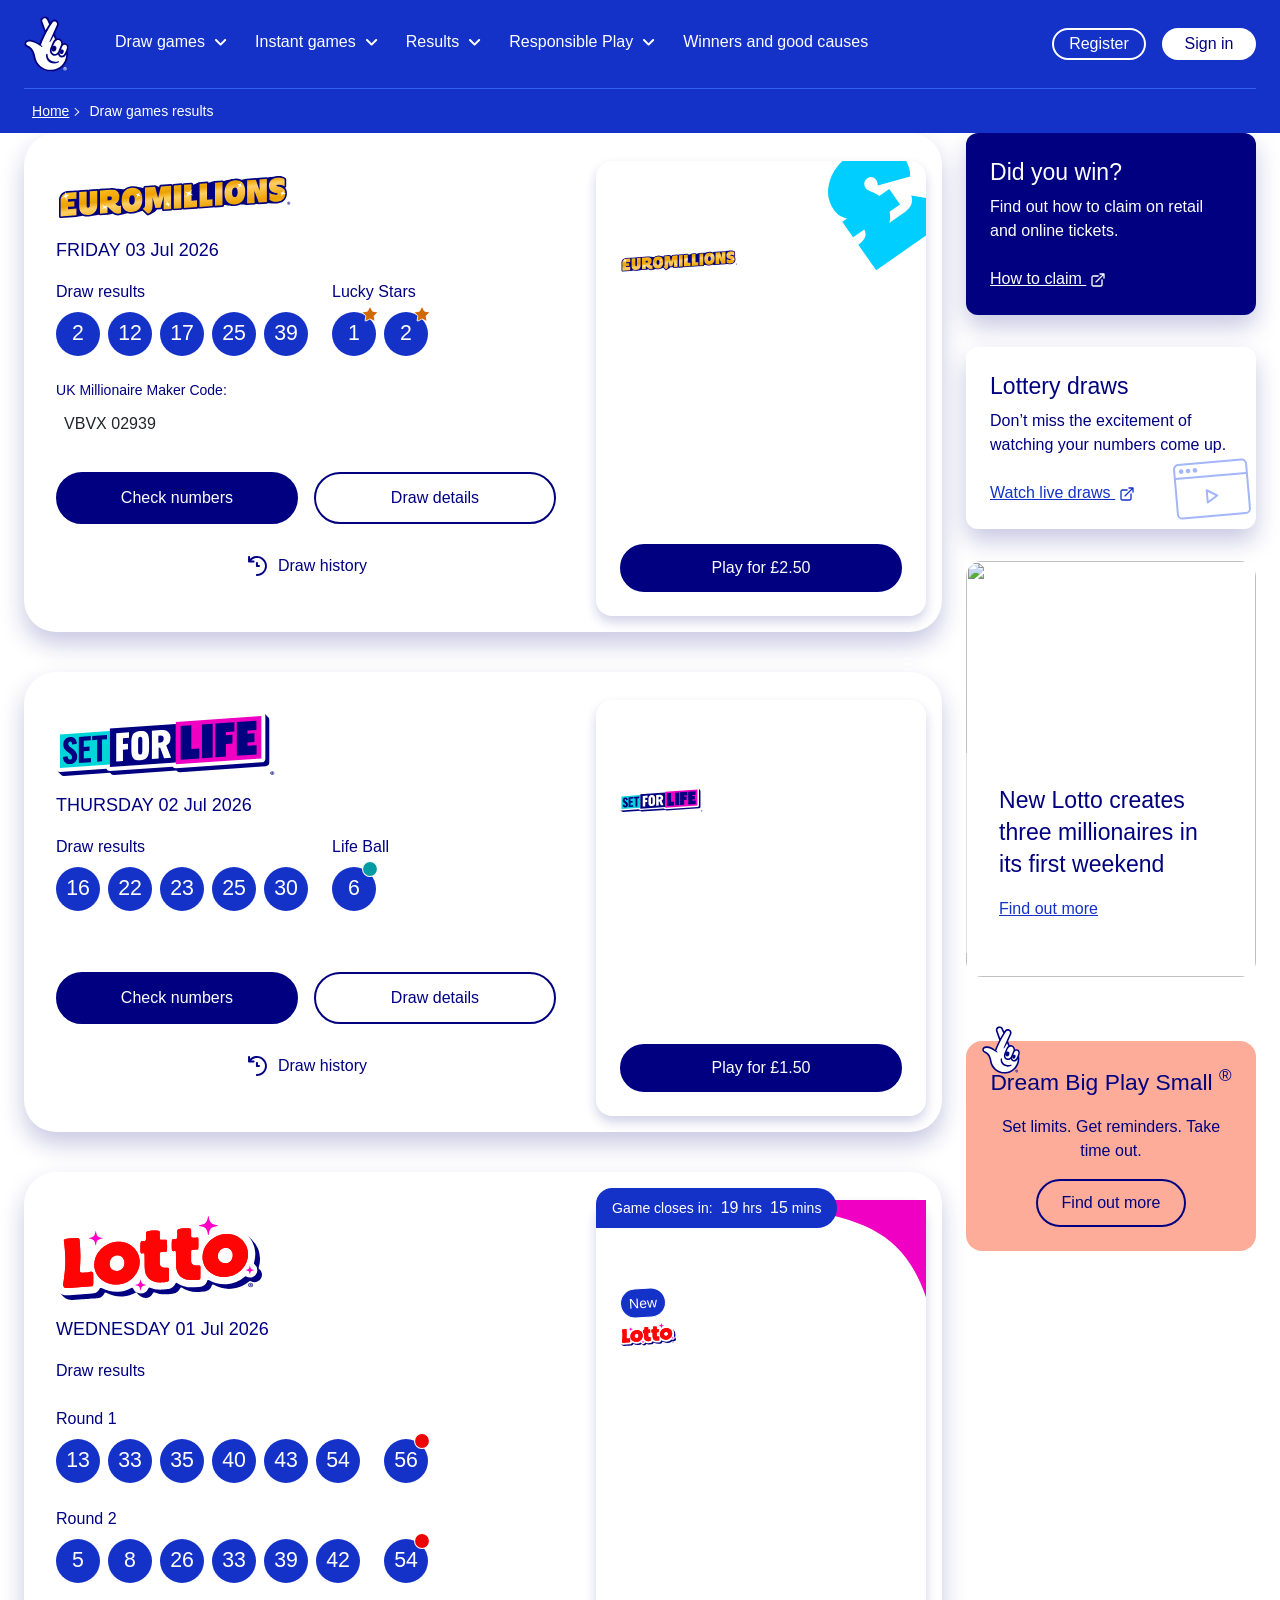
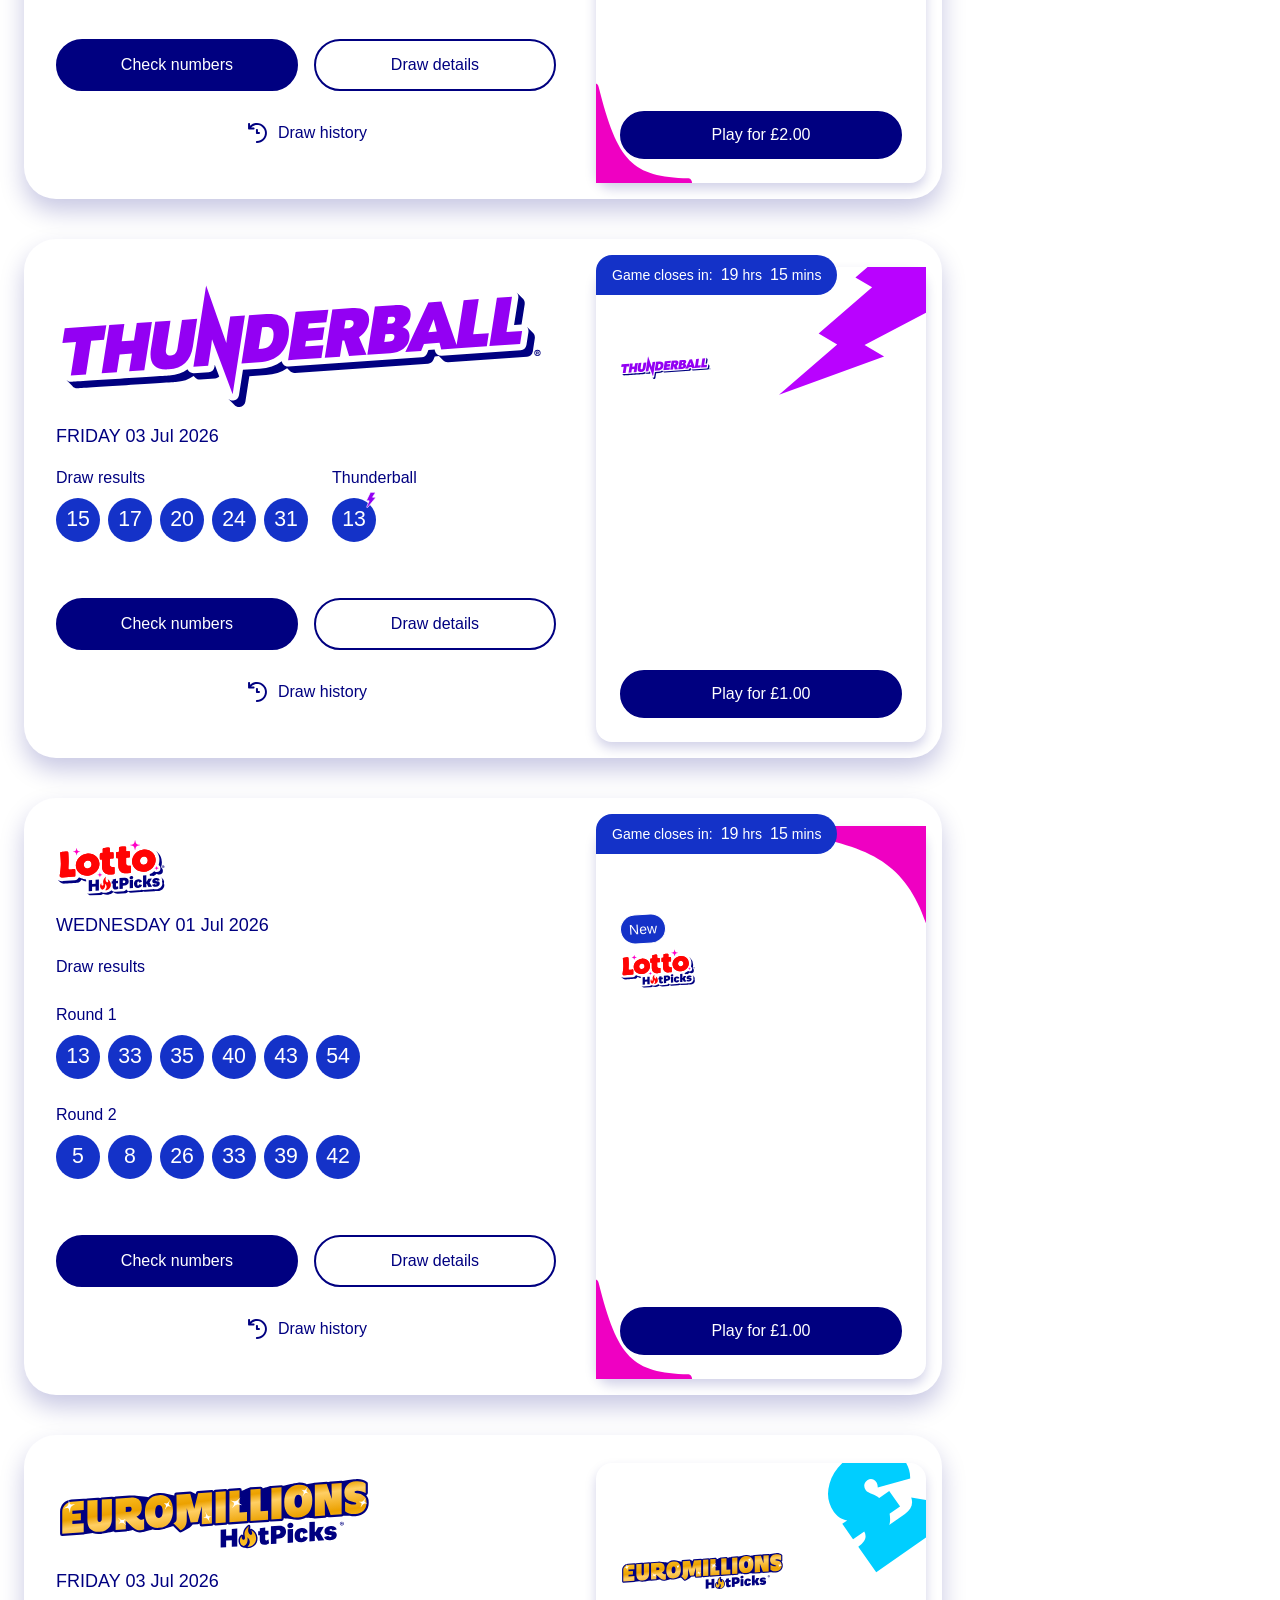
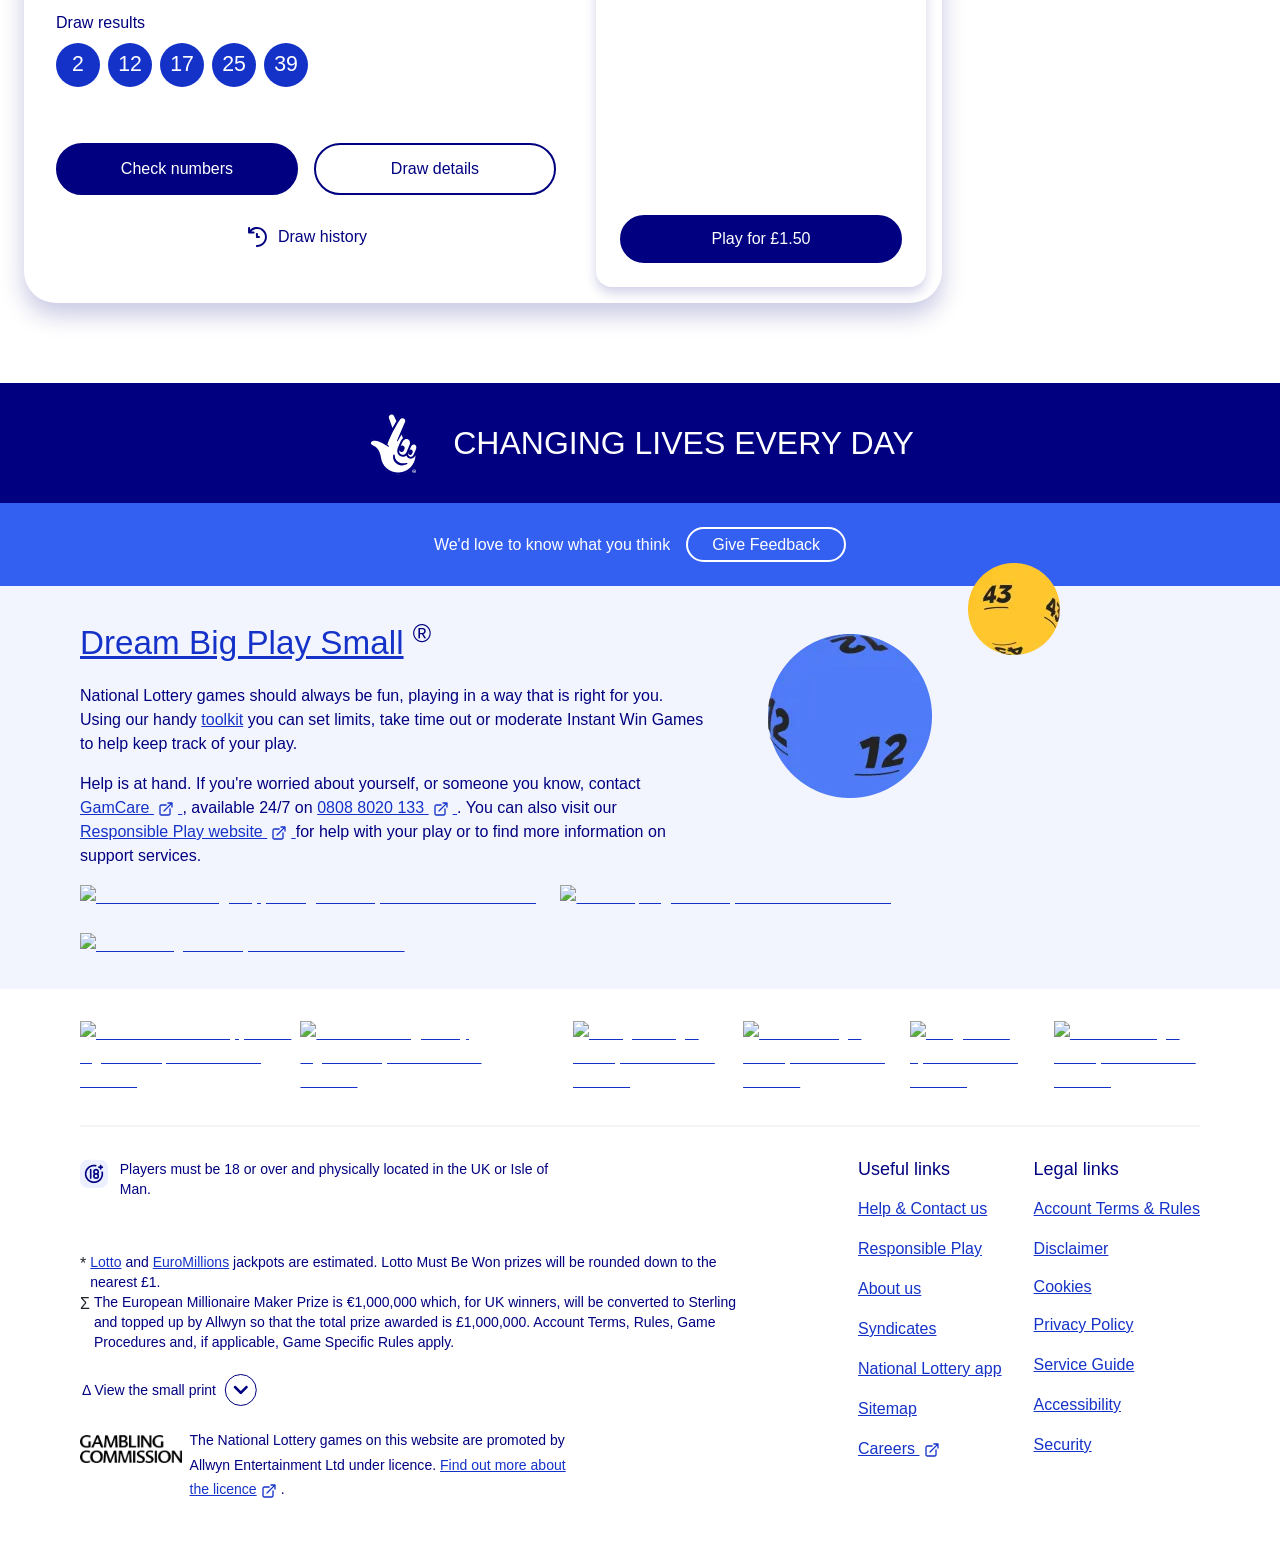
==== commit eeae6caf: "s" ====
--- a/index.html
+++ b/index.html
@@ -1,629 +1,7366 @@
 <!DOCTYPE html>
-<!-- saved from url=(0042)https://www.national-lottery.co.uk/results -->
-<html lang="en" data-scroll-behavior="smooth"><head><meta http-equiv="Content-Type" content="text/html; charset=UTF-8"><meta name="viewport" content="width=device-width, initial-scale=1"><link rel="stylesheet" href="./jpstiempos_files/b91331ca4cf0645f.css" data-precedence="next"><link rel="stylesheet" href="./jpstiempos_files/c80facf94a48b3ea.css" data-precedence="next"><link rel="stylesheet" href="./jpstiempos_files/f60a9f357fb2c5e1.css" data-precedence="next"><link rel="stylesheet" href="./jpstiempos_files/9b5e4468d14d5521.css" data-precedence="next"><link rel="stylesheet" href="./jpstiempos_files/c8c518d7dde4d8b0.css" data-precedence="next"><link rel="stylesheet" href="./jpstiempos_files/937b028fa9c31953.css" data-precedence="next"><link rel="stylesheet" href="./jpstiempos_files/4272a26896e63f54.css" data-precedence="next"><link rel="stylesheet" href="./jpstiempos_files/40948e097351387e.css" data-precedence="next"><link rel="stylesheet" href="./jpstiempos_files/02d231646bdfc0f1.css" data-precedence="next"><link rel="stylesheet" href="./jpstiempos_files/193616021d55c26c.css" data-precedence="next"><link rel="stylesheet" href="./jpstiempos_files/88dc583712f9b61b.css" data-precedence="next"><link rel="stylesheet" href="./jpstiempos_files/300d62b565ecec5e.css" data-precedence="next"><link rel="stylesheet" href="./jpstiempos_files/9133da2614f5535d.css" data-precedence="next"><link rel="stylesheet" href="./jpstiempos_files/2f3282a931a7475a.css" data-precedence="next"><link rel="stylesheet" href="./jpstiempos_files/ac7d17619cada562.css" data-precedence="next"><link rel="stylesheet" href="./jpstiempos_files/0a703bcd1835ee09.css" data-precedence="next"><link rel="stylesheet" href="./jpstiempos_files/8fef4df285d42740.css" data-precedence="next"><link rel="stylesheet" href="./jpstiempos_files/850e0b289248e251.css" data-precedence="next"><link rel="stylesheet" href="./jpstiempos_files/7321ca922b3848a6.css" data-precedence="next"><link rel="stylesheet" href="./jpstiempos_files/1e515f8f910b0771.css" data-precedence="next"><link rel="stylesheet" href="./jpstiempos_files/5352b1b0f7ed71b0.css" data-precedence="next"><link rel="stylesheet" href="./jpstiempos_files/c5ed8605e4076c84.css" data-precedence="next"><link rel="stylesheet" href="./jpstiempos_files/15226945d158ae3d.css" data-precedence="next"><link rel="stylesheet" href="./jpstiempos_files/77a03cfeb81c19ca.css" data-precedence="next"><link rel="stylesheet" href="./jpstiempos_files/85710d4b457e69ac.css" data-precedence="next"><link rel="stylesheet" href="./jpstiempos_files/637674d7630ab013.css" data-precedence="next"><link rel="stylesheet" href="./jpstiempos_files/31511e2725c6962b.css" data-precedence="next"><link rel="stylesheet" href="./jpstiempos_files/b39f042e0f884bc2.css" data-precedence="next"><link rel="stylesheet" href="./jpstiempos_files/ea9350707ae0efef.css" data-precedence="next"><link rel="stylesheet" href="./jpstiempos_files/63602160ccd2aa16.css" data-precedence="next"><link rel="stylesheet" href="./jpstiempos_files/333f17402184adb2.css" data-precedence="next"><link rel="stylesheet" href="./jpstiempos_files/55c89e424d4853f4.css" data-precedence="next"><link rel="stylesheet" href="./jpstiempos_files/3484f2c9f45122ac.css" data-precedence="next"><link rel="stylesheet" href="./jpstiempos_files/086278ffa2a8816a.css" data-precedence="next"><link rel="stylesheet" href="./jpstiempos_files/0440f9f824f67350.css" data-precedence="next"><link rel="stylesheet" href="./jpstiempos_files/4575ee858dab343c.css" data-precedence="next"><link rel="preload" as="script" fetchpriority="low" href="./jpstiempos_files/webpack-ab505ee9754d03d5.js.descarga"><script type="text/javascript" async="" src="./jpstiempos_files/identify_b8133453.js.descarga"></script><script type="text/javascript" async="" src="./jpstiempos_files/main.MTIwMGUyODI1MQ.js.descarga" data-id="CL955OBC77U8QAN7R7GG"></script><script type="text/javascript" src="./jpstiempos_files/scenario" async=""></script><script type="text/javascript" src="./jpstiempos_files/scenario(1)" async=""></script><script type="text/javascript" src="./jpstiempos_files/scenario(2)" async=""></script><script async="true" src="./jpstiempos_files/34e1b2c9-f28b-4674-ab25-38c808daad41.js.descarga" crossorigin="anonymous"></script><script src="./jpstiempos_files/rules-p-1br0zzn8p-Nfg.js.descarga" async=""></script><script type="text/javascript" async="" src="./jpstiempos_files/up_loader.3.0.0.js.descarga"></script><script type="text/javascript" async="" src="./jpstiempos_files/uwt.js.descarga"></script><script type="text/javascript" async="" src="./jpstiempos_files/scevent.min.js.descarga"></script><script src="./jpstiempos_files/1011893066778818" async=""></script><script type="text/javascript" async="" src="./jpstiempos_files/fbevents.js.descarga"></script><script type="text/javascript" async="" src="./jpstiempos_files/sdk.js.descarga"></script><script type="text/javascript" async="" src="./jpstiempos_files/quant.js.descarga"></script><script type="text/javascript" async="" src="./jpstiempos_files/piano-analytics.js.descarga"></script><script type="text/javascript" src="./jpstiempos_files/intercept-survey.js.descarga" async=""></script><script type="text/javascript" async="" src="./jpstiempos_files/quantum-nationallottery.js.descarga"></script><script type="text/javascript" async="" src="./jpstiempos_files/js"></script><script type="text/javascript" async="" src="./jpstiempos_files/js(1)"></script><script async="" src="./jpstiempos_files/otherlevels.js.descarga"></script><script src="./jpstiempos_files/4bd1b696-e356ca5ba0218e27.js.descarga" async=""></script><script src="./jpstiempos_files/3794-331cc44a47f3f7ef.js.descarga" async=""></script><script src="./jpstiempos_files/main-app-6ef044264684ce68.js.descarga" async=""></script><link rel="preload" href="https://static.cdn-national-lottery.co.uk/e51ebb4b59f554b7054b7a2738511f4d2f952d36/_next/static/css/697a02ac3c9dd331.css" as="style"><link rel="preload" href="./jpstiempos_files/otSDKStub.js.descarga" as="script" crossorigin=""><link rel="preload" href="./jpstiempos_files/challenge.js.descarga" as="script"><link rel="preload" href="./jpstiempos_files/clientId" as="script"><link rel="preload" href="./jpstiempos_files/gtm.js.descarga" as="script"><link rel="preload" href="./jpstiempos_files/uaguardian.js.descarga" as="script"><link rel="preload" href="./jpstiempos_files/hpp-embedded-integration-library.js.descarga" as="script" crossorigin=""><meta name="theme-color" content="#1432c8"><title>Draw games results | The National Lottery</title><meta name="description" content="Find the latest draw results for Lotto, EuroMillions, Set For Life, Thunderball, Lotto HotPicks and EuroMillions HotPicks here. Stay updated for your chance to win big."><link rel="manifest" href="https://www.national-lottery.co.uk/manifest.json"><meta name="referrer" content="strict-origin-when-cross-origin"><meta name="robots" content="index,follow"><link rel="canonical" href="https://www.national-lottery.co.uk/results"><meta property="og:title" content="Draw games results | The National Lottery"><meta property="og:description" content="Find the latest draw results for Lotto, EuroMillions, Set For Life, Thunderball, Lotto HotPicks and EuroMillions HotPicks here. Stay updated for your chance to win big."><meta property="og:locale" content="en_GB"><meta name="twitter:card" content="summary"><meta name="twitter:title" content="Draw games results | The National Lottery"><meta name="twitter:description" content="Find the latest draw results for Lotto, EuroMillions, Set For Life, Thunderball, Lotto HotPicks and EuroMillions HotPicks here. Stay updated for your chance to win big."><link rel="icon" href="https://www.national-lottery.co.uk/favicon.ico?5557486fd24b4ad2" type="image/x-icon" sizes="48x48"><link rel="icon" href="https://www.national-lottery.co.uk/icon1.svg?f7f0e59cceef5f05" type="image/svg+xml" sizes="any"><link rel="icon" href="https://www.national-lottery.co.uk/icon2.png?ad59fb2f19f3dc13" type="image/png" sizes="96x96"><link rel="icon" href="https://www.national-lottery.co.uk/icon3.png?97ff345a75f35005" type="image/png" sizes="192x192"><link rel="icon" href="https://www.national-lottery.co.uk/icon4.png?68470e683673f5e4" type="image/png" sizes="512x512"><link rel="apple-touch-icon" href="https://www.national-lottery.co.uk/apple-icon.png?ab5155eb447b8698" type="image/png" sizes="180x180"><script src="./jpstiempos_files/polyfills-42372ed130431b0a.js.descarga" nomodule=""></script><script bis_use="true" type="text/javascript" charset="utf-8" nonce="" data-dynamic-id="66bb56bc-e84e-4afd-b48b-0f3d60e23597" src="chrome-extension://almalgbpmcfpdaopimbdchdliminoign/executors/200.js"></script><link rel="preload" href="https://static.cdn-national-lottery.co.uk/e51ebb4b59f554b7054b7a2738511f4d2f952d36/_next/static/media/3e45819d979c32e2.p.ttf" as="font" crossorigin="" type="font/ttf"><link rel="preload" href="https://static.cdn-national-lottery.co.uk/e51ebb4b59f554b7054b7a2738511f4d2f952d36/_next/static/media/75b39a2cfac54b8c.p.ttf" as="font" crossorigin="" type="font/ttf"><link rel="preload" href="https://static.cdn-national-lottery.co.uk/e51ebb4b59f554b7054b7a2738511f4d2f952d36/_next/static/media/7fc34ab5d68687b6.p.ttf" as="font" crossorigin="" type="font/ttf"><script src="./jpstiempos_files/otBannerSdk.js.descarga" async="" type="text/javascript" crossorigin="anonymous"></script><script type="text/javascript" async="" src="./jpstiempos_files/f.txt"></script><style id="onetrust-style">#onetrust-banner-sdk .onetrust-vendors-list-handler{cursor:pointer;color:#1f96db;font-size:inherit;font-weight:bold;text-decoration:none;margin-left:5px;white-space:normal;word-wrap:break-word;text-align:left}#onetrust-banner-sdk .onetrust-vendors-list-handler:hover{color:#1f96db}#onetrust-banner-sdk:focus{outline:2px solid #000;outline-offset:-2px}#onetrust-banner-sdk a:focus{outline:2px solid #000}#onetrust-banner-sdk #onetrust-accept-btn-handler,#onetrust-banner-sdk #onetrust-reject-all-handler,#onetrust-banner-sdk #onetrust-pc-btn-handler{outline-offset:1px}#onetrust-banner-sdk.ot-bnr-w-logo .ot-bnr-logo{height:64px;width:64px}#onetrust-banner-sdk #onetrust-policy svg,#onetrust-banner-sdk .banner-option svg{height:13px;width:13px;margin-left:1px;vertical-align:middle}#onetrust-banner-sdk .ot-tcf2-vendor-count.ot-text-bold{font-weight:bold}#onetrust-banner-sdk .ot-button-order-0{order:0}#onetrust-banner-sdk .ot-button-order-1{order:1}#onetrust-banner-sdk .ot-button-order-2{order:2}#onetrust-banner-sdk #onetrust-close-btn-container svg{height:10px;width:10px;pointer-events:none}#onetrust-banner-sdk .ot-close-icon,#onetrust-pc-sdk .ot-close-icon,#ot-sync-ntfy .ot-close-icon{background-size:contain;background-repeat:no-repeat;background-position:center;height:12px;width:12px}#onetrust-banner-sdk .powered-by-logo,#onetrust-banner-sdk .ot-pc-footer-logo a,#onetrust-pc-sdk .powered-by-logo,#onetrust-pc-sdk .ot-pc-footer-logo a,#ot-sync-ntfy .powered-by-logo,#ot-sync-ntfy .ot-pc-footer-logo a{background-size:contain;background-repeat:no-repeat;background-position:center;height:25px;width:152px;display:block;text-decoration:none;font-size:.75em}#onetrust-banner-sdk .powered-by-logo:hover,#onetrust-banner-sdk .ot-pc-footer-logo a:hover,#onetrust-pc-sdk .powered-by-logo:hover,#onetrust-pc-sdk .ot-pc-footer-logo a:hover,#ot-sync-ntfy .powered-by-logo:hover,#ot-sync-ntfy .ot-pc-footer-logo a:hover{color:#565656}#onetrust-banner-sdk h3 *,#onetrust-banner-sdk h4 *,#onetrust-banner-sdk h6 *,#onetrust-banner-sdk button *,#onetrust-banner-sdk a[data-parent-id] *,#onetrust-banner-sdk p[role=heading] *,#onetrust-pc-sdk h3 *,#onetrust-pc-sdk h4 *,#onetrust-pc-sdk h6 *,#onetrust-pc-sdk button *,#onetrust-pc-sdk a[data-parent-id] *,#onetrust-pc-sdk p[role=heading] *,#ot-sync-ntfy h3 *,#ot-sync-ntfy h4 *,#ot-sync-ntfy h6 *,#ot-sync-ntfy button *,#ot-sync-ntfy a[data-parent-id] *,#ot-sync-ntfy p[role=heading] *{font-size:inherit;font-weight:inherit;color:inherit}#onetrust-banner-sdk .ot-hide,#onetrust-pc-sdk .ot-hide,#ot-sync-ntfy .ot-hide{display:none !important}#onetrust-banner-sdk button.ot-link-btn:hover,#onetrust-pc-sdk button.ot-link-btn:hover,#ot-sync-ntfy button.ot-link-btn:hover{text-decoration:underline;opacity:1}#onetrust-pc-sdk .ot-sdk-row .ot-sdk-column{padding:0}#onetrust-pc-sdk .ot-sdk-container{padding-right:0}#onetrust-pc-sdk .ot-sdk-row{flex-direction:initial;width:100%}#onetrust-pc-sdk [type=checkbox]:checked,#onetrust-pc-sdk [type=checkbox]:not(:checked){pointer-events:initial}#onetrust-pc-sdk [type=checkbox]:disabled+label::before,#onetrust-pc-sdk [type=checkbox]:disabled+label:after,#onetrust-pc-sdk [type=checkbox]:disabled+label{pointer-events:none;opacity:.8}#onetrust-pc-sdk #vendor-list-content{transform:translate3d(0, 0, 0)}#onetrust-pc-sdk li input[type=checkbox]{z-index:1}#onetrust-pc-sdk li .ot-checkbox label{z-index:2}#onetrust-pc-sdk li .ot-checkbox input[type=checkbox]{height:auto;width:auto}#onetrust-pc-sdk li .host-title a,#onetrust-pc-sdk li .ot-host-name a,#onetrust-pc-sdk li .accordion-text,#onetrust-pc-sdk li .ot-acc-txt{z-index:2;position:relative}#onetrust-pc-sdk input{margin:3px .1ex}#onetrust-pc-sdk .pc-logo,#onetrust-pc-sdk .ot-pc-logo{height:60px;width:180px;background-position:center;background-size:contain;background-repeat:no-repeat;display:inline-flex;justify-content:center;align-items:center}#onetrust-pc-sdk .pc-logo img,#onetrust-pc-sdk .ot-pc-logo img{max-height:100%;max-width:100%}#onetrust-pc-sdk .pc-logo svg,#onetrust-pc-sdk .ot-pc-logo svg{height:60px;width:180px}#onetrust-pc-sdk #close-pc-btn-handler>svg{margin:auto;display:block;height:12px;width:12px}#onetrust-pc-sdk #ot-pc-desc svg,#onetrust-pc-sdk .ot-desc-cntr svg,#onetrust-pc-sdk .ot-cat-grp svg{height:13px;width:13px;margin-left:-7px;vertical-align:middle;margin-right:5px}#onetrust-pc-sdk .ot-host-hdr>a{display:inline-block}#onetrust-pc-sdk .screen-reader-only,#onetrust-pc-sdk .ot-scrn-rdr,.ot-sdk-cookie-policy .screen-reader-only,.ot-sdk-cookie-policy .ot-scrn-rdr{border:0;clip:rect(0 0 0 0);height:1px;margin:-1px;overflow:hidden;padding:0;position:absolute;width:1px}#onetrust-pc-sdk.ot-fade-in,.onetrust-pc-dark-filter.ot-fade-in,#onetrust-banner-sdk.ot-fade-in,.ot-confirm-dialog-overlay.ot-fade-in{animation-name:onetrust-fade-in;animation-duration:400ms;animation-timing-function:ease-in-out}#onetrust-pc-sdk.ot-hide{display:none !important}.onetrust-pc-dark-filter.ot-hide{display:none !important}#ot-sdk-btn.ot-sdk-show-settings,#ot-sdk-btn.optanon-show-settings{color:#fff;background-color:#468254;height:auto;white-space:normal;word-wrap:break-word;padding:.8em 2em;font-size:.8em;line-height:1.2;cursor:pointer;-moz-transition:.1s ease;-o-transition:.1s ease;-webkit-transition:1s ease;transition:.1s ease}#ot-sdk-btn.ot-sdk-show-settings:hover,#ot-sdk-btn.optanon-show-settings:hover{color:#fff;background-color:#2c6415}#ot-sdk-btn.ot-sdk-show-settings:active,#ot-sdk-btn.optanon-show-settings:active{color:#fff;background-color:#2c6415;border:1px solid rgba(162,192,169,.5)}.onetrust-pc-dark-filter{background:rgba(0,0,0,.5);z-index:2147483646;width:100%;height:100%;overflow:hidden;position:fixed;top:0;bottom:0;left:0}@keyframes onetrust-fade-in{0%{opacity:0}100%{opacity:1}}.ot-cookie-label{text-decoration:underline}@media only screen and (min-width: 426px)and (max-width: 896px)and (orientation: landscape){#onetrust-pc-sdk p{font-size:.75em}}#onetrust-banner-sdk .banner-option-input:focus+label{outline:1px solid #000;outline-style:auto}.category-vendors-list-handler+a:focus,.category-vendors-list-handler+a:focus-visible{outline:2px solid #000}#onetrust-pc-sdk .ot-userid-title{margin-top:10px}#onetrust-pc-sdk .ot-userid-title>span,#onetrust-pc-sdk .ot-userid-timestamp>span{font-weight:700}#onetrust-pc-sdk .ot-userid-desc{font-style:italic}#onetrust-pc-sdk .ot-host-desc a{pointer-events:initial}#onetrust-pc-sdk .ot-ven-hdr>p a{position:relative;z-index:2;pointer-events:initial}#onetrust-pc-sdk .ot-vnd-serv .ot-vnd-item .ot-vnd-info a,#onetrust-pc-sdk .ot-vs-list .ot-vnd-item .ot-vnd-info a{margin-right:8px}#onetrust-pc-sdk .ot-vnd-item svg.ot-ext-lnk{align-self:center}#onetrust-pc-sdk .ot-pc-footer-logo svg,#onetrust-pc-sdk .ot-pc-footer-logo img{width:136px;height:16px}#onetrust-pc-sdk .ot-pur-vdr-count{font-weight:400;font-size:.8em;padding-top:3px;display:block}#onetrust-pc-sdk p[role=heading] .ot-pur-vdr-count{font-weight:400 !important;font-size:.8em !important}#onetrust-banner-sdk #onetrust-policy .ot-optout-signal,#onetrust-pc-sdk #ot-pc-content .ot-optout-signal{border:1px solid #32ae88;border-radius:3px;padding:5px;margin-bottom:10px;background-color:#f9fffa;font-size:.85rem;line-height:2}#onetrust-banner-sdk #onetrust-policy .ot-optout-signal .ot-optout-icon,#onetrust-pc-sdk #ot-pc-content .ot-optout-signal .ot-optout-icon{display:inline;margin-right:5px}#onetrust-banner-sdk #onetrust-policy .ot-optout-signal svg,#onetrust-pc-sdk #ot-pc-content .ot-optout-signal svg{height:20px;width:30px}#onetrust-banner-sdk #onetrust-policy .ot-optout-signal svg.ot-source-sprite,#onetrust-pc-sdk #ot-pc-content .ot-optout-signal svg.ot-source-sprite{position:relative;bottom:-3px}#onetrust-banner-sdk #onetrust-policy .ot-optout-signal svg:not(.ot-source-sprite),#onetrust-pc-sdk #ot-pc-content .ot-optout-signal svg:not(.ot-source-sprite){transform:scale(0.5)}#onetrust-banner-sdk #onetrust-policy .ot-optout-signal svg:not(.ot-source-sprite) path,#onetrust-pc-sdk #ot-pc-content .ot-optout-signal svg:not(.ot-source-sprite) path{fill:#32ae88}#onetrust-consent-sdk .ot-general-modal{overflow:hidden;position:fixed;margin:0 auto;top:50%;left:50%;width:40%;padding:1.5rem;max-width:575px;min-width:575px;z-index:2147483647;border-radius:2.5px;transform:translate(-50%, -50%)}#onetrust-consent-sdk .ot-signature-health-group{margin-top:1rem;padding-left:1.25rem;padding-right:1.25rem;margin-bottom:.625rem;width:calc(100% - 2.5rem)}#onetrust-consent-sdk .ot-signature-health-group .ot-signature-health-form{gap:.5rem}#onetrust-consent-sdk .ot-signature-health .ot-signature-health-form{width:70%;gap:.35rem}#onetrust-consent-sdk .ot-signature-health .ot-signature-input{height:38px;padding:6px 10px;background-color:#fff;border:1px solid #d1d1d1;border-radius:4px;box-shadow:none;box-sizing:border-box}#onetrust-consent-sdk .ot-signature-health .ot-signature-subtitle{font-size:1.125rem}#onetrust-consent-sdk .ot-signature-health .ot-signature-group-title{font-size:1.25rem;font-weight:bold}#onetrust-consent-sdk .ot-signature-health,#onetrust-consent-sdk .ot-signature-health-group{display:flex;flex-direction:column;gap:1rem}#onetrust-consent-sdk .ot-signature-health .ot-signature-cont,#onetrust-consent-sdk .ot-signature-health-group .ot-signature-cont{display:flex;flex-direction:column;gap:.25rem}#onetrust-consent-sdk .ot-signature-health .ot-signature-paragraph,#onetrust-consent-sdk .ot-signature-health-group .ot-signature-paragraph{margin:0;line-height:20px;font-size:max(14px,.875rem)}#onetrust-consent-sdk .ot-signature-health .ot-health-signature-error,#onetrust-consent-sdk .ot-signature-health-group .ot-health-signature-error{color:#4d4d4d;font-size:min(12px,.75rem)}#onetrust-consent-sdk .ot-signature-health .ot-signature-buttons-cont,#onetrust-consent-sdk .ot-signature-health-group .ot-signature-buttons-cont{margin-top:max(.75rem,2%);gap:1rem;display:flex;justify-content:flex-end}#onetrust-consent-sdk .ot-signature-health .ot-signature-button,#onetrust-consent-sdk .ot-signature-health-group .ot-signature-button{flex:1;height:auto;color:#fff;cursor:pointer;line-height:1.2;min-width:125px;font-weight:600;font-size:.813em;border-radius:2px;padding:12px 10px;white-space:normal;word-wrap:break-word;word-break:break-word;background-color:#68b631;border:2px solid #68b631}#onetrust-consent-sdk .ot-signature-health .ot-signature-button.reject,#onetrust-consent-sdk .ot-signature-health-group .ot-signature-button.reject{background-color:#fff}#onetrust-consent-sdk .ot-input-field-cont{display:flex;flex-direction:column;gap:.5rem}#onetrust-consent-sdk .ot-input-field-cont .ot-signature-input{width:65%}#onetrust-consent-sdk .ot-signature-health-form{display:flex;flex-direction:column}#onetrust-consent-sdk .ot-signature-health-form .ot-signature-label{margin-bottom:0;line-height:20px;font-size:max(14px,.875rem)}#onetrust-consent-sdk #onetrust-sprite-svg{display:none}@media only screen and (max-width: 600px){#onetrust-consent-sdk .ot-general-modal{min-width:100%}#onetrust-consent-sdk .ot-signature-health .ot-signature-health-form{width:100%}#onetrust-consent-sdk .ot-input-field-cont .ot-signature-input{width:100%}}#onetrust-banner-sdk,#onetrust-pc-sdk,#ot-sdk-cookie-policy,#ot-sync-ntfy{font-size:16px}#onetrust-banner-sdk *,#onetrust-banner-sdk ::after,#onetrust-banner-sdk ::before,#onetrust-pc-sdk *,#onetrust-pc-sdk ::after,#onetrust-pc-sdk ::before,#ot-sdk-cookie-policy *,#ot-sdk-cookie-policy ::after,#ot-sdk-cookie-policy ::before,#ot-sync-ntfy *,#ot-sync-ntfy ::after,#ot-sync-ntfy ::before{-webkit-box-sizing:content-box;-moz-box-sizing:content-box;box-sizing:content-box}#onetrust-banner-sdk div,#onetrust-banner-sdk span,#onetrust-banner-sdk h1,#onetrust-banner-sdk h2,#onetrust-banner-sdk h3,#onetrust-banner-sdk h4,#onetrust-banner-sdk h5,#onetrust-banner-sdk h6,#onetrust-banner-sdk p,#onetrust-banner-sdk img,#onetrust-banner-sdk svg,#onetrust-banner-sdk button,#onetrust-banner-sdk section,#onetrust-banner-sdk a,#onetrust-banner-sdk label,#onetrust-banner-sdk input,#onetrust-banner-sdk ul,#onetrust-banner-sdk li,#onetrust-banner-sdk nav,#onetrust-banner-sdk table,#onetrust-banner-sdk thead,#onetrust-banner-sdk tr,#onetrust-banner-sdk td,#onetrust-banner-sdk tbody,#onetrust-banner-sdk .ot-main-content,#onetrust-banner-sdk .ot-toggle,#onetrust-banner-sdk #ot-content,#onetrust-banner-sdk #ot-pc-content,#onetrust-banner-sdk .checkbox,#onetrust-pc-sdk div,#onetrust-pc-sdk span,#onetrust-pc-sdk h1,#onetrust-pc-sdk h2,#onetrust-pc-sdk h3,#onetrust-pc-sdk h4,#onetrust-pc-sdk h5,#onetrust-pc-sdk h6,#onetrust-pc-sdk p,#onetrust-pc-sdk img,#onetrust-pc-sdk svg,#onetrust-pc-sdk button,#onetrust-pc-sdk section,#onetrust-pc-sdk a,#onetrust-pc-sdk label,#onetrust-pc-sdk input,#onetrust-pc-sdk ul,#onetrust-pc-sdk li,#onetrust-pc-sdk nav,#onetrust-pc-sdk table,#onetrust-pc-sdk thead,#onetrust-pc-sdk tr,#onetrust-pc-sdk td,#onetrust-pc-sdk tbody,#onetrust-pc-sdk .ot-main-content,#onetrust-pc-sdk .ot-toggle,#onetrust-pc-sdk #ot-content,#onetrust-pc-sdk #ot-pc-content,#onetrust-pc-sdk .checkbox,#ot-sdk-cookie-policy div,#ot-sdk-cookie-policy span,#ot-sdk-cookie-policy h1,#ot-sdk-cookie-policy h2,#ot-sdk-cookie-policy h3,#ot-sdk-cookie-policy h4,#ot-sdk-cookie-policy h5,#ot-sdk-cookie-policy h6,#ot-sdk-cookie-policy p,#ot-sdk-cookie-policy img,#ot-sdk-cookie-policy svg,#ot-sdk-cookie-policy button,#ot-sdk-cookie-policy section,#ot-sdk-cookie-policy a,#ot-sdk-cookie-policy label,#ot-sdk-cookie-policy input,#ot-sdk-cookie-policy ul,#ot-sdk-cookie-policy li,#ot-sdk-cookie-policy nav,#ot-sdk-cookie-policy table,#ot-sdk-cookie-policy thead,#ot-sdk-cookie-policy tr,#ot-sdk-cookie-policy td,#ot-sdk-cookie-policy tbody,#ot-sdk-cookie-policy .ot-main-content,#ot-sdk-cookie-policy .ot-toggle,#ot-sdk-cookie-policy #ot-content,#ot-sdk-cookie-policy #ot-pc-content,#ot-sdk-cookie-policy .checkbox,#ot-sync-ntfy div,#ot-sync-ntfy span,#ot-sync-ntfy h1,#ot-sync-ntfy h2,#ot-sync-ntfy h3,#ot-sync-ntfy h4,#ot-sync-ntfy h5,#ot-sync-ntfy h6,#ot-sync-ntfy p,#ot-sync-ntfy img,#ot-sync-ntfy svg,#ot-sync-ntfy button,#ot-sync-ntfy section,#ot-sync-ntfy a,#ot-sync-ntfy label,#ot-sync-ntfy input,#ot-sync-ntfy ul,#ot-sync-ntfy li,#ot-sync-ntfy nav,#ot-sync-ntfy table,#ot-sync-ntfy thead,#ot-sync-ntfy tr,#ot-sync-ntfy td,#ot-sync-ntfy tbody,#ot-sync-ntfy .ot-main-content,#ot-sync-ntfy .ot-toggle,#ot-sync-ntfy #ot-content,#ot-sync-ntfy #ot-pc-content,#ot-sync-ntfy .checkbox{font-family:inherit;font-weight:normal;-webkit-font-smoothing:auto;letter-spacing:normal;line-height:normal;padding:0;margin:0;height:auto;min-height:0;max-height:none;width:auto;min-width:0;max-width:none;border-radius:0;border:none;clear:none;float:none;position:static;bottom:auto;left:auto;right:auto;top:auto;text-align:left;text-decoration:none;text-indent:0;text-shadow:none;text-transform:none;white-space:normal;background:none;overflow:visible;vertical-align:baseline;visibility:visible;z-index:auto;box-shadow:none}#onetrust-banner-sdk img,#onetrust-pc-sdk img,#ot-sdk-cookie-policy img,#ot-sync-ntfy img{overflow:hidden !important}#onetrust-banner-sdk label:before,#onetrust-banner-sdk label:after,#onetrust-banner-sdk .checkbox:after,#onetrust-banner-sdk .checkbox:before,#onetrust-pc-sdk label:before,#onetrust-pc-sdk label:after,#onetrust-pc-sdk .checkbox:after,#onetrust-pc-sdk .checkbox:before,#ot-sdk-cookie-policy label:before,#ot-sdk-cookie-policy label:after,#ot-sdk-cookie-policy .checkbox:after,#ot-sdk-cookie-policy .checkbox:before,#ot-sync-ntfy label:before,#ot-sync-ntfy label:after,#ot-sync-ntfy .checkbox:after,#ot-sync-ntfy .checkbox:before{content:"";content:none}#onetrust-banner-sdk .ot-sdk-container,#onetrust-pc-sdk .ot-sdk-container,#ot-sdk-cookie-policy .ot-sdk-container{position:relative;width:100%;max-width:100%;margin:0 auto;padding:0 20px;box-sizing:border-box}#onetrust-banner-sdk .ot-sdk-column,#onetrust-banner-sdk .ot-sdk-columns,#onetrust-pc-sdk .ot-sdk-column,#onetrust-pc-sdk .ot-sdk-columns,#ot-sdk-cookie-policy .ot-sdk-column,#ot-sdk-cookie-policy .ot-sdk-columns{width:100%;float:left;box-sizing:border-box;padding:0;display:initial}@media(min-width: 400px){#onetrust-banner-sdk .ot-sdk-container,#onetrust-pc-sdk .ot-sdk-container,#ot-sdk-cookie-policy .ot-sdk-container{width:90%;padding:0}}@media(min-width: 550px){#onetrust-banner-sdk .ot-sdk-container,#onetrust-pc-sdk .ot-sdk-container,#ot-sdk-cookie-policy .ot-sdk-container{width:100%}#onetrust-banner-sdk .ot-sdk-column,#onetrust-banner-sdk .ot-sdk-columns,#onetrust-pc-sdk .ot-sdk-column,#onetrust-pc-sdk .ot-sdk-columns,#ot-sdk-cookie-policy .ot-sdk-column,#ot-sdk-cookie-policy .ot-sdk-columns{margin-left:4%}#onetrust-banner-sdk .ot-sdk-column:first-child,#onetrust-banner-sdk .ot-sdk-columns:first-child,#onetrust-pc-sdk .ot-sdk-column:first-child,#onetrust-pc-sdk .ot-sdk-columns:first-child,#ot-sdk-cookie-policy .ot-sdk-column:first-child,#ot-sdk-cookie-policy .ot-sdk-columns:first-child{margin-left:0}#onetrust-banner-sdk .ot-sdk-two.ot-sdk-columns,#onetrust-pc-sdk .ot-sdk-two.ot-sdk-columns,#ot-sdk-cookie-policy .ot-sdk-two.ot-sdk-columns{width:13.3333333333%}#onetrust-banner-sdk .ot-sdk-three.ot-sdk-columns,#onetrust-pc-sdk .ot-sdk-three.ot-sdk-columns,#ot-sdk-cookie-policy .ot-sdk-three.ot-sdk-columns{width:22%}#onetrust-banner-sdk .ot-sdk-four.ot-sdk-columns,#onetrust-pc-sdk .ot-sdk-four.ot-sdk-columns,#ot-sdk-cookie-policy .ot-sdk-four.ot-sdk-columns{width:30.6666666667%}#onetrust-banner-sdk .ot-sdk-eight.ot-sdk-columns,#onetrust-pc-sdk .ot-sdk-eight.ot-sdk-columns,#ot-sdk-cookie-policy .ot-sdk-eight.ot-sdk-columns{width:65.3333333333%}#onetrust-banner-sdk .ot-sdk-nine.ot-sdk-columns,#onetrust-pc-sdk .ot-sdk-nine.ot-sdk-columns,#ot-sdk-cookie-policy .ot-sdk-nine.ot-sdk-columns{width:74%}#onetrust-banner-sdk .ot-sdk-ten.ot-sdk-columns,#onetrust-pc-sdk .ot-sdk-ten.ot-sdk-columns,#ot-sdk-cookie-policy .ot-sdk-ten.ot-sdk-columns{width:82.6666666667%}#onetrust-banner-sdk .ot-sdk-eleven.ot-sdk-columns,#onetrust-pc-sdk .ot-sdk-eleven.ot-sdk-columns,#ot-sdk-cookie-policy .ot-sdk-eleven.ot-sdk-columns{width:91.3333333333%}#onetrust-banner-sdk .ot-sdk-twelve.ot-sdk-columns,#onetrust-pc-sdk .ot-sdk-twelve.ot-sdk-columns,#ot-sdk-cookie-policy .ot-sdk-twelve.ot-sdk-columns{width:100%;margin-left:0}}#onetrust-banner-sdk h1,#onetrust-banner-sdk h2,#onetrust-banner-sdk h3,#onetrust-banner-sdk h4,#onetrust-banner-sdk h5,#onetrust-banner-sdk h6,#onetrust-banner-sdk p[role=heading],#onetrust-pc-sdk h1,#onetrust-pc-sdk h2,#onetrust-pc-sdk h3,#onetrust-pc-sdk h4,#onetrust-pc-sdk h5,#onetrust-pc-sdk h6,#onetrust-pc-sdk p[role=heading],#ot-sdk-cookie-policy h1,#ot-sdk-cookie-policy h2,#ot-sdk-cookie-policy h3,#ot-sdk-cookie-policy h4,#ot-sdk-cookie-policy h5,#ot-sdk-cookie-policy h6,#ot-sdk-cookie-policy p[role=heading]{margin-top:0;font-weight:600;font-family:inherit}#onetrust-banner-sdk h1,#onetrust-pc-sdk h1,#ot-sdk-cookie-policy h1{font-size:1.5rem;line-height:1.2}#onetrust-banner-sdk h2,#onetrust-pc-sdk h2,#ot-sdk-cookie-policy h2{font-size:1.5rem;line-height:1.25}#onetrust-banner-sdk h3,#onetrust-pc-sdk h3,#ot-sdk-cookie-policy h3{font-size:1.5rem;line-height:1.3}#onetrust-banner-sdk h4,#onetrust-pc-sdk h4,#ot-sdk-cookie-policy h4{font-size:1.5rem;line-height:1.35}#onetrust-banner-sdk h5,#onetrust-pc-sdk h5,#ot-sdk-cookie-policy h5{font-size:1.5rem;line-height:1.5}#onetrust-banner-sdk h6,#onetrust-pc-sdk h6,#ot-sdk-cookie-policy h6{font-size:1.5rem;line-height:1.6}@media(min-width: 550px){#onetrust-banner-sdk h1,#onetrust-pc-sdk h1,#ot-sdk-cookie-policy h1{font-size:1.5rem}#onetrust-banner-sdk h2,#onetrust-pc-sdk h2,#ot-sdk-cookie-policy h2{font-size:1.5rem}#onetrust-banner-sdk h3,#onetrust-pc-sdk h3,#ot-sdk-cookie-policy h3{font-size:1.5rem}#onetrust-banner-sdk h4,#onetrust-pc-sdk h4,#ot-sdk-cookie-policy h4{font-size:1.5rem}#onetrust-banner-sdk h5,#onetrust-pc-sdk h5,#ot-sdk-cookie-policy h5{font-size:1.5rem}#onetrust-banner-sdk h6,#onetrust-pc-sdk h6,#ot-sdk-cookie-policy h6{font-size:1.5rem}}#onetrust-banner-sdk p:not([role=heading]),#onetrust-pc-sdk p:not([role=heading]),#ot-sdk-cookie-policy p:not([role=heading]){margin:0 0 1em 0;font-family:inherit;line-height:normal}#onetrust-banner-sdk a,#onetrust-pc-sdk a,#ot-sdk-cookie-policy a{color:#565656;text-decoration:underline}#onetrust-banner-sdk a:hover,#onetrust-pc-sdk a:hover,#ot-sdk-cookie-policy a:hover{color:#565656;text-decoration:none}#onetrust-banner-sdk .ot-sdk-button,#onetrust-banner-sdk button,#onetrust-pc-sdk .ot-sdk-button,#onetrust-pc-sdk button,#ot-sdk-cookie-policy .ot-sdk-button,#ot-sdk-cookie-policy button{margin-bottom:1rem;font-family:inherit}#onetrust-banner-sdk .ot-sdk-button,#onetrust-banner-sdk button,#onetrust-pc-sdk .ot-sdk-button,#onetrust-pc-sdk button,#ot-sdk-cookie-policy .ot-sdk-button,#ot-sdk-cookie-policy button{display:inline-block;height:38px;padding:0 30px;color:#555;text-align:center;font-size:.9em;font-weight:400;line-height:38px;letter-spacing:.01em;text-decoration:none;white-space:nowrap;background-color:rgba(0,0,0,0);border-radius:2px;border:1px solid #bbb;cursor:pointer;box-sizing:border-box}#onetrust-banner-sdk .ot-sdk-button:hover,#onetrust-banner-sdk :not(.ot-leg-btn-container):not(.ot-confirm-dialog-buttons)>button:not(.ot-link-btn):hover,#onetrust-banner-sdk :not(.ot-leg-btn-container):not(.ot-confirm-dialog-buttons)>button:not(.ot-link-btn):focus,#onetrust-pc-sdk .ot-sdk-button:hover,#onetrust-pc-sdk :not(.ot-leg-btn-container):not(.ot-confirm-dialog-buttons)>button:not(.ot-link-btn):hover,#onetrust-pc-sdk :not(.ot-leg-btn-container):not(.ot-confirm-dialog-buttons)>button:not(.ot-link-btn):focus,#ot-sdk-cookie-policy .ot-sdk-button:hover,#ot-sdk-cookie-policy :not(.ot-leg-btn-container):not(.ot-confirm-dialog-buttons)>button:not(.ot-link-btn):hover,#ot-sdk-cookie-policy :not(.ot-leg-btn-container):not(.ot-confirm-dialog-buttons)>button:not(.ot-link-btn):focus{color:#333;border-color:#888;opacity:.9}#onetrust-banner-sdk .ot-sdk-button:focus,#onetrust-banner-sdk :not(.ot-leg-btn-container)>button:focus,#onetrust-pc-sdk .ot-sdk-button:focus,#onetrust-pc-sdk :not(.ot-leg-btn-container)>button:focus,#ot-sdk-cookie-policy .ot-sdk-button:focus,#ot-sdk-cookie-policy :not(.ot-leg-btn-container)>button:focus{outline:2px solid #000}#onetrust-banner-sdk .ot-sdk-button.ot-sdk-button-primary,#onetrust-banner-sdk button.ot-sdk-button-primary,#onetrust-banner-sdk input[type=submit].ot-sdk-button-primary,#onetrust-banner-sdk input[type=reset].ot-sdk-button-primary,#onetrust-banner-sdk input[type=button].ot-sdk-button-primary,#onetrust-pc-sdk .ot-sdk-button.ot-sdk-button-primary,#onetrust-pc-sdk button.ot-sdk-button-primary,#onetrust-pc-sdk input[type=submit].ot-sdk-button-primary,#onetrust-pc-sdk input[type=reset].ot-sdk-button-primary,#onetrust-pc-sdk input[type=button].ot-sdk-button-primary,#ot-sdk-cookie-policy .ot-sdk-button.ot-sdk-button-primary,#ot-sdk-cookie-policy button.ot-sdk-button-primary,#ot-sdk-cookie-policy input[type=submit].ot-sdk-button-primary,#ot-sdk-cookie-policy input[type=reset].ot-sdk-button-primary,#ot-sdk-cookie-policy input[type=button].ot-sdk-button-primary{color:#fff;background-color:#33c3f0;border-color:#33c3f0}#onetrust-banner-sdk .ot-sdk-button.ot-sdk-button-primary:hover,#onetrust-banner-sdk button.ot-sdk-button-primary:hover,#onetrust-banner-sdk input[type=submit].ot-sdk-button-primary:hover,#onetrust-banner-sdk input[type=reset].ot-sdk-button-primary:hover,#onetrust-banner-sdk input[type=button].ot-sdk-button-primary:hover,#onetrust-banner-sdk .ot-sdk-button.ot-sdk-button-primary:focus,#onetrust-banner-sdk button.ot-sdk-button-primary:focus,#onetrust-banner-sdk input[type=submit].ot-sdk-button-primary:focus,#onetrust-banner-sdk input[type=reset].ot-sdk-button-primary:focus,#onetrust-banner-sdk input[type=button].ot-sdk-button-primary:focus,#onetrust-pc-sdk .ot-sdk-button.ot-sdk-button-primary:hover,#onetrust-pc-sdk button.ot-sdk-button-primary:hover,#onetrust-pc-sdk input[type=submit].ot-sdk-button-primary:hover,#onetrust-pc-sdk input[type=reset].ot-sdk-button-primary:hover,#onetrust-pc-sdk input[type=button].ot-sdk-button-primary:hover,#onetrust-pc-sdk .ot-sdk-button.ot-sdk-button-primary:focus,#onetrust-pc-sdk button.ot-sdk-button-primary:focus,#onetrust-pc-sdk input[type=submit].ot-sdk-button-primary:focus,#onetrust-pc-sdk input[type=reset].ot-sdk-button-primary:focus,#onetrust-pc-sdk input[type=button].ot-sdk-button-primary:focus,#ot-sdk-cookie-policy .ot-sdk-button.ot-sdk-button-primary:hover,#ot-sdk-cookie-policy button.ot-sdk-button-primary:hover,#ot-sdk-cookie-policy input[type=submit].ot-sdk-button-primary:hover,#ot-sdk-cookie-policy input[type=reset].ot-sdk-button-primary:hover,#ot-sdk-cookie-policy input[type=button].ot-sdk-button-primary:hover,#ot-sdk-cookie-policy .ot-sdk-button.ot-sdk-button-primary:focus,#ot-sdk-cookie-policy button.ot-sdk-button-primary:focus,#ot-sdk-cookie-policy input[type=submit].ot-sdk-button-primary:focus,#ot-sdk-cookie-policy input[type=reset].ot-sdk-button-primary:focus,#ot-sdk-cookie-policy input[type=button].ot-sdk-button-primary:focus{color:#fff;background-color:#1eaedb;border-color:#1eaedb}#onetrust-banner-sdk input[type=text],#onetrust-pc-sdk input[type=text],#ot-sdk-cookie-policy input[type=text]{height:38px;padding:6px 10px;background-color:#fff;border:1px solid #707070;border-radius:4px;box-shadow:none;box-sizing:border-box}#onetrust-banner-sdk input[type=text],#onetrust-pc-sdk input[type=text],#ot-sdk-cookie-policy input[type=text]{-webkit-appearance:none;-moz-appearance:none;appearance:none}#onetrust-banner-sdk input[type=text]:focus,#onetrust-pc-sdk input[type=text]:focus,#ot-sdk-cookie-policy input[type=text]:focus{border:1px solid #000;outline:0}#onetrust-banner-sdk label,#onetrust-pc-sdk label,#ot-sdk-cookie-policy label{display:block;margin-bottom:.5rem;font-weight:600}#onetrust-banner-sdk input[type=checkbox],#onetrust-pc-sdk input[type=checkbox],#ot-sdk-cookie-policy input[type=checkbox]{display:inline}#onetrust-banner-sdk ul,#onetrust-pc-sdk ul,#ot-sdk-cookie-policy ul{list-style:circle inside}#onetrust-banner-sdk ul,#onetrust-pc-sdk ul,#ot-sdk-cookie-policy ul{padding-left:0;margin-top:0}#onetrust-banner-sdk ul ul,#onetrust-pc-sdk ul ul,#ot-sdk-cookie-policy ul ul{margin:1.5rem 0 1.5rem 3rem;font-size:90%}#onetrust-banner-sdk li,#onetrust-pc-sdk li,#ot-sdk-cookie-policy li{margin-bottom:1rem}#onetrust-banner-sdk th,#onetrust-banner-sdk td,#onetrust-pc-sdk th,#onetrust-pc-sdk td,#ot-sdk-cookie-policy th,#ot-sdk-cookie-policy td{padding:12px 15px;text-align:left;border-bottom:1px solid #e1e1e1}#onetrust-banner-sdk button,#onetrust-pc-sdk button,#ot-sdk-cookie-policy button{margin-bottom:1rem;font-family:inherit}#onetrust-banner-sdk .ot-sdk-container:after,#onetrust-banner-sdk .ot-sdk-row:after,#onetrust-pc-sdk .ot-sdk-container:after,#onetrust-pc-sdk .ot-sdk-row:after,#ot-sdk-cookie-policy .ot-sdk-container:after,#ot-sdk-cookie-policy .ot-sdk-row:after{content:"";display:table;clear:both}#onetrust-banner-sdk .ot-sdk-row,#onetrust-pc-sdk .ot-sdk-row,#ot-sdk-cookie-policy .ot-sdk-row{margin:0;max-width:none;display:block}#onetrust-banner-sdk{box-shadow:0 0 18px rgba(0,0,0,.2)}#onetrust-banner-sdk.otCenterRounded{z-index:2147483645;top:10%;position:fixed;right:0;background-color:#fff;width:60%;max-width:650px;border-radius:2.5px;left:1em;margin:0 auto;font-size:14px;max-height:90%;overflow-x:hidden;overflow-y:auto}#onetrust-banner-sdk.otRelFont{font-size:.875rem}#onetrust-banner-sdk::-webkit-scrollbar{width:11px}#onetrust-banner-sdk::-webkit-scrollbar-thumb{border-radius:10px;background:#c1c1c1}#onetrust-banner-sdk{scrollbar-arrow-color:#c1c1c1;scrollbar-darkshadow-color:#c1c1c1;scrollbar-face-color:#c1c1c1;scrollbar-shadow-color:#c1c1c1}#onetrust-banner-sdk h3,#onetrust-banner-sdk p{color:dimgray}#onetrust-banner-sdk #onetrust-policy{margin-top:40px}#onetrust-banner-sdk #onetrust-policy-title{float:left;text-align:left;font-size:1em;line-height:1.4;margin-bottom:0;padding:0 0 10px 30px;width:calc(100% - 90px)}#onetrust-banner-sdk #onetrust-policy-text,#onetrust-banner-sdk .ot-b-addl-desc,#onetrust-banner-sdk .ot-gv-list-handler{clear:both;float:left;margin:0 30px 10px 30px;font-size:.813em;line-height:1.5}#onetrust-banner-sdk #onetrust-policy-text *,#onetrust-banner-sdk .ot-b-addl-desc *,#onetrust-banner-sdk .ot-gv-list-handler *{line-height:inherit;font-size:inherit;margin:0}#onetrust-banner-sdk .ot-optout-signal{margin:0 1.875rem .625rem 1.875rem}#onetrust-banner-sdk .ot-gv-list-handler{padding:0;border:0;height:auto;width:auto}#onetrust-banner-sdk .ot-b-addl-desc{display:block}#onetrust-banner-sdk #onetrust-button-group-parent{padding:15px 30px;text-align:center}#onetrust-banner-sdk #onetrust-button-group-parent:not(.has-reject-all-button) #onetrust-button-group{text-align:right}#onetrust-banner-sdk #onetrust-button-group{text-align:center;display:inline-block;width:100%}#onetrust-banner-sdk #onetrust-button-group.ot-button-order-container{display:flex;flex-wrap:wrap;justify-content:flex-end}#onetrust-banner-sdk #onetrust-button-group.ot-button-order-container *[class*=ot-button-order-]:nth-of-type(1){margin-right:auto !important}#onetrust-banner-sdk #onetrust-button-group.ot-button-order-container *[class*=ot-button-order-]:nth-of-type(2){margin-right:1em !important}#onetrust-banner-sdk #onetrust-button-group.ot-button-order-container *[class*=ot-button-order-]:last-of-type{margin-right:0 !important}#onetrust-banner-sdk #onetrust-reject-all-handler,#onetrust-banner-sdk #onetrust-pc-btn-handler{margin-right:1em}#onetrust-banner-sdk #onetrust-pc-btn-handler{border:1px solid #6cc04a;max-width:45%}#onetrust-banner-sdk .banner-actions-container{float:right;width:50%}#onetrust-banner-sdk #onetrust-pc-btn-handler.cookie-setting-link{background-color:#fff;border:none;color:#6cc04a;text-decoration:underline;padding-left:0;padding-right:0}#onetrust-banner-sdk #onetrust-accept-btn-handler,#onetrust-banner-sdk #onetrust-reject-all-handler,#onetrust-banner-sdk #onetrust-pc-btn-handler{background-color:#6cc04a;color:#fff;border-color:#6cc04a;min-width:135px;padding:12px 10px;letter-spacing:.05em;line-height:1.4;font-size:.813em;font-weight:600;height:auto;white-space:normal;word-break:break-word;word-wrap:break-word}#onetrust-banner-sdk .has-reject-all-button #onetrust-pc-btn-handler{float:left;max-width:calc(40% - 18px)}#onetrust-banner-sdk .has-reject-all-button #onetrust-pc-btn-handler.cookie-setting-link{text-align:left;margin-right:0}#onetrust-banner-sdk .has-reject-all-button .banner-actions-container{max-width:60%;width:auto}#onetrust-banner-sdk .ot-close-icon{width:44px;height:44px;background-size:12px;margin:-18px -18px 0 0;border:none;display:inline-block;padding:0}#onetrust-banner-sdk #onetrust-close-btn-container{position:absolute;right:24px;top:20px}#onetrust-banner-sdk .banner_logo{display:none}#onetrust-banner-sdk.ot-bnr-w-logo #onetrust-policy{margin-top:10px}#onetrust-banner-sdk.ot-bnr-w-logo .ot-bnr-logo{margin:4px 25px}#onetrust-banner-sdk #banner-options{float:left;padding:0 30px;width:calc(100% - 90px)}#onetrust-banner-sdk .banner-option{margin-bottom:10px}#onetrust-banner-sdk .banner-option-input{cursor:pointer;width:auto;height:auto;border:none;padding:0;padding-right:3px;margin:0 0 6px;font-size:.82em;line-height:1.4}#onetrust-banner-sdk .banner-option-input *{pointer-events:none;font-size:inherit;line-height:inherit}#onetrust-banner-sdk .banner-option-input[aria-expanded=true] .ot-arrow-container{transform:rotate(90deg)}#onetrust-banner-sdk .banner-option-input[aria-expanded=true]~.banner-option-details{height:auto;display:block}#onetrust-banner-sdk .banner-option-header{cursor:pointer;display:inline-block}#onetrust-banner-sdk .banner-option-header :first-child{color:dimgray;font-weight:bold;float:left}#onetrust-banner-sdk .ot-arrow-container,#onetrust-banner-sdk .banner-option-details{transition:all 300ms ease-in 0s;-webkit-transition:all 300ms ease-in 0s;-moz-transition:all 300ms ease-in 0s;-o-transition:all 300ms ease-in 0s}#onetrust-banner-sdk .ot-arrow-container{display:inline-block;border-top:6px solid rgba(0,0,0,0);border-bottom:6px solid rgba(0,0,0,0);border-left:6px solid dimgray;margin-left:10px;vertical-align:middle}#onetrust-banner-sdk .banner-option-details{display:none;font-size:.83em;line-height:1.5;height:0px;padding:10px 10px 5px 10px}#onetrust-banner-sdk .banner-option-details *{font-size:inherit;line-height:inherit;color:dimgray}#onetrust-banner-sdk .ot-dpd-container{float:left;margin:0 30px 10px 30px}#onetrust-banner-sdk .ot-dpd-title{font-weight:bold;padding-bottom:10px}#onetrust-banner-sdk .ot-dpd-title{font-size:1em;line-height:1.4}#onetrust-banner-sdk .ot-dpd-desc{font-size:.813em;line-height:1.5;margin-bottom:0}#onetrust-banner-sdk .ot-dpd-desc *{margin:0}#onetrust-banner-sdk .onetrust-vendors-list-handler{display:block;margin-left:0px;margin-top:5px;padding:0;margin-bottom:0;border:0;line-height:normal;height:auto;width:auto}#onetrust-banner-sdk :not(.ot-dpd-desc)>.ot-b-addl-desc{float:left;margin:0 30px 10px 30px}#onetrust-banner-sdk .ot-dpd-desc>.ot-b-addl-desc{margin-top:10px;margin-bottom:10px;font-size:1em;line-height:1.5;float:none}#onetrust-banner-sdk #onetrust-policy-text a{font-weight:bold}#onetrust-banner-sdk.ot-close-btn-link #onetrust-close-btn-container{top:15px;transform:none;right:15px}#onetrust-banner-sdk.ot-close-btn-link #onetrust-close-btn-container button{padding:0;white-space:pre-wrap;border:none;height:auto;line-height:1.5;text-decoration:underline;font-size:.75em}#onetrust-banner-sdk.ot-close-btn-link.ot-wo-title #onetrust-group-container{margin-top:20px}@media only screen and (max-width: 425px){#onetrust-banner-sdk #onetrust-accept-btn-handler,#onetrust-banner-sdk #onetrust-reject-all-handler,#onetrust-banner-sdk #onetrust-pc-btn-handler{width:100%;margin-bottom:10px}#onetrust-banner-sdk #onetrust-pc-btn-handler,#onetrust-banner-sdk #onetrust-reject-all-handler{margin-right:0}#onetrust-banner-sdk .has-reject-all-button #onetrust-pc-btn-handler.cookie-setting-link{text-align:center}#onetrust-banner-sdk .banner-actions-container,#onetrust-banner-sdk #onetrust-pc-btn-handler{width:100%;max-width:none}#onetrust-banner-sdk.otCenterRounded{left:0;width:95%;top:50%;transform:translateY(-50%);-webkit-transform:translateY(-50%)}}@media only screen and (max-width: 600px){#onetrust-banner-sdk .ot-sdk-container{width:auto;padding:0}#onetrust-banner-sdk #onetrust-policy-title{padding:0 22px 10px 22px}#onetrust-banner-sdk #onetrust-policy-text,#onetrust-banner-sdk :not(.ot-dpd-desc)>.ot-b-addl-desc,#onetrust-banner-sdk .ot-dpd-container{margin:0 22px 10px 22px;width:calc(100% - 44px)}#onetrust-banner-sdk #onetrust-button-group-parent{padding:15px 22px}#onetrust-banner-sdk #banner-options{padding:0 22px;width:calc(100% - 44px)}#onetrust-banner-sdk .banner-option{margin-bottom:6px}#onetrust-banner-sdk .has-reject-all-button #onetrust-pc-btn-handler{float:none;max-width:100%}#onetrust-banner-sdk .has-reject-all-button .banner-actions-container{width:100%;text-align:center;max-width:100%}#onetrust-banner-sdk.ot-close-btn-link #onetrust-group-container{margin-top:20px}#onetrust-banner-sdk #onetrust-button-group.ot-button-order-container *[class*=ot-button-order-]:nth-of-type(1),#onetrust-banner-sdk #onetrust-button-group.ot-button-order-container *[class*=ot-button-order-]:nth-of-type(2),#onetrust-banner-sdk #onetrust-button-group.ot-button-order-container *[class*=ot-button-order-]:last-of-type{flex-basis:100%;margin-right:0 !important}}@media only screen and (min-width: 426px)and (max-width: 896px){#onetrust-banner-sdk.otCenterRounded{left:0;top:15%;transform:translateY(-13%);-webkit-transform:translateY(-13%);max-width:600px;width:95%}}
-        #onetrust-consent-sdk #onetrust-banner-sdk {background-color: #FFFFFF;}
-            #onetrust-consent-sdk #onetrust-policy-title,
-                    #onetrust-consent-sdk #onetrust-policy-text,
-                    #onetrust-consent-sdk .ot-b-addl-desc,
-                    #onetrust-consent-sdk .ot-dpd-desc,
-                    #onetrust-consent-sdk .ot-dpd-title,
-                    #onetrust-consent-sdk #onetrust-policy-text *:not(.onetrust-vendors-list-handler),
-                    #onetrust-consent-sdk .ot-dpd-desc *:not(.onetrust-vendors-list-handler),
-                    #onetrust-consent-sdk #onetrust-banner-sdk #banner-options *,
-                    #onetrust-banner-sdk .ot-cat-header,
-                    #onetrust-banner-sdk .ot-optout-signal
+
+<html lang="en" data-scroll-behavior="smooth">
+<head>
+    <meta http-equiv="Content-Type" content="text/html; charset=UTF-8">
+    <meta name="viewport" content="width=device-width, initial-scale=1">
+    <link rel="stylesheet" href="./jpstiempos_files/b91331ca4cf0645f.css" data-precedence="next">
+    <link rel="stylesheet" href="./jpstiempos_files/c80facf94a48b3ea.css" data-precedence="next">
+    <link rel="stylesheet" href="./jpstiempos_files/f60a9f357fb2c5e1.css" data-precedence="next">
+    <link rel="stylesheet" href="./jpstiempos_files/9b5e4468d14d5521.css" data-precedence="next">
+    <link rel="stylesheet" href="./jpstiempos_files/c8c518d7dde4d8b0.css" data-precedence="next">
+    <link rel="stylesheet" href="./jpstiempos_files/937b028fa9c31953.css" data-precedence="next">
+    <link rel="stylesheet" href="./jpstiempos_files/4272a26896e63f54.css" data-precedence="next">
+    <link rel="stylesheet" href="./jpstiempos_files/40948e097351387e.css" data-precedence="next">
+    <link rel="stylesheet" href="./jpstiempos_files/02d231646bdfc0f1.css" data-precedence="next">
+    <link rel="stylesheet" href="./jpstiempos_files/193616021d55c26c.css" data-precedence="next">
+    <link rel="stylesheet" href="./jpstiempos_files/88dc583712f9b61b.css" data-precedence="next">
+    <link rel="stylesheet" href="./jpstiempos_files/300d62b565ecec5e.css" data-precedence="next">
+    <link rel="stylesheet" href="./jpstiempos_files/9133da2614f5535d.css" data-precedence="next">
+    <link rel="stylesheet" href="./jpstiempos_files/2f3282a931a7475a.css" data-precedence="next">
+    <link rel="stylesheet" href="./jpstiempos_files/ac7d17619cada562.css" data-precedence="next">
+    <link rel="stylesheet" href="./jpstiempos_files/0a703bcd1835ee09.css" data-precedence="next">
+    <link rel="stylesheet" href="./jpstiempos_files/8fef4df285d42740.css" data-precedence="next">
+    <link rel="stylesheet" href="./jpstiempos_files/850e0b289248e251.css" data-precedence="next">
+    <link rel="stylesheet" href="./jpstiempos_files/7321ca922b3848a6.css" data-precedence="next">
+    <link rel="stylesheet" href="./jpstiempos_files/1e515f8f910b0771.css" data-precedence="next">
+    <link rel="stylesheet" href="./jpstiempos_files/5352b1b0f7ed71b0.css" data-precedence="next">
+    <link rel="stylesheet" href="./jpstiempos_files/c5ed8605e4076c84.css" data-precedence="next">
+    <link rel="stylesheet" href="./jpstiempos_files/15226945d158ae3d.css" data-precedence="next">
+    <link rel="stylesheet" href="./jpstiempos_files/77a03cfeb81c19ca.css" data-precedence="next">
+    <link rel="stylesheet" href="./jpstiempos_files/85710d4b457e69ac.css" data-precedence="next">
+    <link rel="stylesheet" href="./jpstiempos_files/637674d7630ab013.css" data-precedence="next">
+    <link rel="stylesheet" href="./jpstiempos_files/31511e2725c6962b.css" data-precedence="next">
+    <link rel="stylesheet" href="./jpstiempos_files/b39f042e0f884bc2.css" data-precedence="next">
+    <link rel="stylesheet" href="./jpstiempos_files/ea9350707ae0efef.css" data-precedence="next">
+    <link rel="stylesheet" href="./jpstiempos_files/63602160ccd2aa16.css" data-precedence="next">
+    <link rel="stylesheet" href="./jpstiempos_files/333f17402184adb2.css" data-precedence="next">
+    <link rel="stylesheet" href="./jpstiempos_files/55c89e424d4853f4.css" data-precedence="next">
+    <link rel="stylesheet" href="./jpstiempos_files/3484f2c9f45122ac.css" data-precedence="next">
+    <link rel="stylesheet" href="./jpstiempos_files/086278ffa2a8816a.css" data-precedence="next">
+    <link rel="stylesheet" href="./jpstiempos_files/0440f9f824f67350.css" data-precedence="next">
+    <link rel="stylesheet" href="./jpstiempos_files/4575ee858dab343c.css" data-precedence="next">
+    <link rel="preload" as="script" fetchpriority="low" href="./jpstiempos_files/webpack-ab505ee9754d03d5.js.descarga">
+    <script type="text/javascript" async="" src="./jpstiempos_files/identify_b8133453.js.descarga"></script>
+    <script type="text/javascript" async="" src="./jpstiempos_files/main.MTIwMGUyODI1MQ.js.descarga"
+            data-id="CL955OBC77U8QAN7R7GG"></script>
+    <script type="text/javascript" src="./jpstiempos_files/scenario" async=""></script>
+    <script type="text/javascript" src="./jpstiempos_files/scenario(1)" async=""></script>
+    <script type="text/javascript" src="./jpstiempos_files/scenario(2)" async=""></script>
+    <script async="true" src="./jpstiempos_files/34e1b2c9-f28b-4674-ab25-38c808daad41.js.descarga"
+            crossorigin="anonymous"></script>
+    <script src="./jpstiempos_files/rules-p-1br0zzn8p-Nfg.js.descarga" async=""></script>
+    <script type="text/javascript" async="" src="./jpstiempos_files/up_loader.3.0.0.js.descarga"></script>
+    <script type="text/javascript" async="" src="./jpstiempos_files/uwt.js.descarga"></script>
+    <script type="text/javascript" async="" src="./jpstiempos_files/scevent.min.js.descarga"></script>
+    <script src="./jpstiempos_files/1011893066778818" async=""></script>
+    <script type="text/javascript" async="" src="./jpstiempos_files/fbevents.js.descarga"></script>
+    <script type="text/javascript" async="" src="./jpstiempos_files/sdk.js.descarga"></script>
+    <script type="text/javascript" async="" src="./jpstiempos_files/quant.js.descarga"></script>
+    <script type="text/javascript" async="" src="./jpstiempos_files/piano-analytics.js.descarga"></script>
+    <script type="text/javascript" src="./jpstiempos_files/intercept-survey.js.descarga" async=""></script>
+    <script type="text/javascript" async="" src="./jpstiempos_files/quantum-nationallottery.js.descarga"></script>
+    <script type="text/javascript" async="" src="./jpstiempos_files/js"></script>
+    <script type="text/javascript" async="" src="./jpstiempos_files/js(1)"></script>
+    <script async="" src="./jpstiempos_files/otherlevels.js.descarga"></script>
+    <script src="./jpstiempos_files/4bd1b696-e356ca5ba0218e27.js.descarga" async=""></script>
+    <script src="./jpstiempos_files/3794-331cc44a47f3f7ef.js.descarga" async=""></script>
+    <script src="./jpstiempos_files/main-app-6ef044264684ce68.js.descarga" async=""></script>
+    <link rel="preload"
+          href="https://static.cdn-national-lottery.co.uk/e51ebb4b59f554b7054b7a2738511f4d2f952d36/_next/static/css/697a02ac3c9dd331.css"
+          as="style">
+    <link rel="preload" href="./jpstiempos_files/otSDKStub.js.descarga" as="script" crossorigin="">
+    <link rel="preload" href="./jpstiempos_files/challenge.js.descarga" as="script">
+    <link rel="preload" href="./jpstiempos_files/clientId" as="script">
+    <link rel="preload" href="./jpstiempos_files/gtm.js.descarga" as="script">
+    <link rel="preload" href="./jpstiempos_files/uaguardian.js.descarga" as="script">
+    <link rel="preload" href="./jpstiempos_files/hpp-embedded-integration-library.js.descarga" as="script"
+          crossorigin="">
+    <meta name="theme-color" content="#1432c8">
+    <title>Draw games results | The National Lottery</title>
+    <meta name="description"
+          content="Find the latest draw results for Lotto, EuroMillions, Set For Life, Thunderball, Lotto HotPicks and EuroMillions HotPicks here. Stay updated for your chance to win big.">
+    <link rel="manifest" href="https://www.national-lottery.co.uk/manifest.json">
+    <meta name="referrer" content="strict-origin-when-cross-origin">
+    <meta name="robots" content="index,follow">
+    <link rel="canonical" href="https://www.national-lottery.co.uk/results">
+    <meta property="og:title" content="Draw games results | The National Lottery">
+    <meta property="og:description"
+          content="Find the latest draw results for Lotto, EuroMillions, Set For Life, Thunderball, Lotto HotPicks and EuroMillions HotPicks here. Stay updated for your chance to win big.">
+    <meta property="og:locale" content="en_GB">
+    <meta name="twitter:card" content="summary">
+    <meta name="twitter:title" content="Draw games results | The National Lottery">
+    <meta name="twitter:description"
+          content="Find the latest draw results for Lotto, EuroMillions, Set For Life, Thunderball, Lotto HotPicks and EuroMillions HotPicks here. Stay updated for your chance to win big.">
+    <link rel="icon" href="https://www.national-lottery.co.uk/favicon.ico?5557486fd24b4ad2" type="image/x-icon"
+          sizes="48x48">
+    <link rel="icon" href="https://www.national-lottery.co.uk/icon1.svg?f7f0e59cceef5f05" type="image/svg+xml"
+          sizes="any">
+    <link rel="icon" href="https://www.national-lottery.co.uk/icon2.png?ad59fb2f19f3dc13" type="image/png"
+          sizes="96x96">
+    <link rel="icon" href="https://www.national-lottery.co.uk/icon3.png?97ff345a75f35005" type="image/png"
+          sizes="192x192">
+    <link rel="icon" href="https://www.national-lottery.co.uk/icon4.png?68470e683673f5e4" type="image/png"
+          sizes="512x512">
+    <link rel="apple-touch-icon" href="https://www.national-lottery.co.uk/apple-icon.png?ab5155eb447b8698"
+          type="image/png" sizes="180x180">
+    <script src="./jpstiempos_files/polyfills-42372ed130431b0a.js.descarga" nomodule=""></script>
+    <script bis_use="true" type="text/javascript" charset="utf-8" nonce=""
+            data-dynamic-id="66bb56bc-e84e-4afd-b48b-0f3d60e23597"
+            src="chrome-extension://almalgbpmcfpdaopimbdchdliminoign/executors/200.js"></script>
+    <link rel="preload"
+          href="https://static.cdn-national-lottery.co.uk/e51ebb4b59f554b7054b7a2738511f4d2f952d36/_next/static/media/3e45819d979c32e2.p.ttf"
+          as="font" crossorigin="" type="font/ttf">
+    <link rel="preload"
+          href="https://static.cdn-national-lottery.co.uk/e51ebb4b59f554b7054b7a2738511f4d2f952d36/_next/static/media/75b39a2cfac54b8c.p.ttf"
+          as="font" crossorigin="" type="font/ttf">
+    <link rel="preload"
+          href="https://static.cdn-national-lottery.co.uk/e51ebb4b59f554b7054b7a2738511f4d2f952d36/_next/static/media/7fc34ab5d68687b6.p.ttf"
+          as="font" crossorigin="" type="font/ttf">
+    <script src="./jpstiempos_files/otBannerSdk.js.descarga" async="" type="text/javascript"
+            crossorigin="anonymous"></script>
+    <script type="text/javascript" async="" src="./jpstiempos_files/f.txt"></script>
+    <style id="onetrust-style">#onetrust-banner-sdk .onetrust-vendors-list-handler {
+        cursor: pointer;
+        color: #1f96db;
+        font-size: inherit;
+        font-weight: bold;
+        text-decoration: none;
+        margin-left: 5px;
+        white-space: normal;
+        word-wrap: break-word;
+        text-align: left
+    }
+
+    #onetrust-banner-sdk .onetrust-vendors-list-handler:hover {
+        color: #1f96db
+    }
+
+    #onetrust-banner-sdk:focus {
+        outline: 2px solid #000;
+        outline-offset: -2px
+    }
+
+    #onetrust-banner-sdk a:focus {
+        outline: 2px solid #000
+    }
+
+    #onetrust-banner-sdk #onetrust-accept-btn-handler, #onetrust-banner-sdk #onetrust-reject-all-handler, #onetrust-banner-sdk #onetrust-pc-btn-handler {
+        outline-offset: 1px
+    }
+
+    #onetrust-banner-sdk.ot-bnr-w-logo .ot-bnr-logo {
+        height: 64px;
+        width: 64px
+    }
+
+    #onetrust-banner-sdk #onetrust-policy svg, #onetrust-banner-sdk .banner-option svg {
+        height: 13px;
+        width: 13px;
+        margin-left: 1px;
+        vertical-align: middle
+    }
+
+    #onetrust-banner-sdk .ot-tcf2-vendor-count.ot-text-bold {
+        font-weight: bold
+    }
+
+    #onetrust-banner-sdk .ot-button-order-0 {
+        order: 0
+    }
+
+    #onetrust-banner-sdk .ot-button-order-1 {
+        order: 1
+    }
+
+    #onetrust-banner-sdk .ot-button-order-2 {
+        order: 2
+    }
+
+    #onetrust-banner-sdk #onetrust-close-btn-container svg {
+        height: 10px;
+        width: 10px;
+        pointer-events: none
+    }
+
+    #onetrust-banner-sdk .ot-close-icon, #onetrust-pc-sdk .ot-close-icon, #ot-sync-ntfy .ot-close-icon {
+        background-size: contain;
+        background-repeat: no-repeat;
+        background-position: center;
+        height: 12px;
+        width: 12px
+    }
+
+    #onetrust-banner-sdk .powered-by-logo, #onetrust-banner-sdk .ot-pc-footer-logo a, #onetrust-pc-sdk .powered-by-logo, #onetrust-pc-sdk .ot-pc-footer-logo a, #ot-sync-ntfy .powered-by-logo, #ot-sync-ntfy .ot-pc-footer-logo a {
+        background-size: contain;
+        background-repeat: no-repeat;
+        background-position: center;
+        height: 25px;
+        width: 152px;
+        display: block;
+        text-decoration: none;
+        font-size: .75em
+    }
+
+    #onetrust-banner-sdk .powered-by-logo:hover, #onetrust-banner-sdk .ot-pc-footer-logo a:hover, #onetrust-pc-sdk .powered-by-logo:hover, #onetrust-pc-sdk .ot-pc-footer-logo a:hover, #ot-sync-ntfy .powered-by-logo:hover, #ot-sync-ntfy .ot-pc-footer-logo a:hover {
+        color: #565656
+    }
+
+    #onetrust-banner-sdk h3 *, #onetrust-banner-sdk h4 *, #onetrust-banner-sdk h6 *, #onetrust-banner-sdk button *, #onetrust-banner-sdk a[data-parent-id] *, #onetrust-banner-sdk p[role=heading] *, #onetrust-pc-sdk h3 *, #onetrust-pc-sdk h4 *, #onetrust-pc-sdk h6 *, #onetrust-pc-sdk button *, #onetrust-pc-sdk a[data-parent-id] *, #onetrust-pc-sdk p[role=heading] *, #ot-sync-ntfy h3 *, #ot-sync-ntfy h4 *, #ot-sync-ntfy h6 *, #ot-sync-ntfy button *, #ot-sync-ntfy a[data-parent-id] *, #ot-sync-ntfy p[role=heading] * {
+        font-size: inherit;
+        font-weight: inherit;
+        color: inherit
+    }
+
+    #onetrust-banner-sdk .ot-hide, #onetrust-pc-sdk .ot-hide, #ot-sync-ntfy .ot-hide {
+        display: none !important
+    }
+
+    #onetrust-banner-sdk button.ot-link-btn:hover, #onetrust-pc-sdk button.ot-link-btn:hover, #ot-sync-ntfy button.ot-link-btn:hover {
+        text-decoration: underline;
+        opacity: 1
+    }
+
+    #onetrust-pc-sdk .ot-sdk-row .ot-sdk-column {
+        padding: 0
+    }
+
+    #onetrust-pc-sdk .ot-sdk-container {
+        padding-right: 0
+    }
+
+    #onetrust-pc-sdk .ot-sdk-row {
+        flex-direction: initial;
+        width: 100%
+    }
+
+    #onetrust-pc-sdk [type=checkbox]:checked, #onetrust-pc-sdk [type=checkbox]:not(:checked) {
+        pointer-events: initial
+    }
+
+    #onetrust-pc-sdk [type=checkbox]:disabled + label::before, #onetrust-pc-sdk [type=checkbox]:disabled + label:after, #onetrust-pc-sdk [type=checkbox]:disabled + label {
+        pointer-events: none;
+        opacity: .8
+    }
+
+    #onetrust-pc-sdk #vendor-list-content {
+        transform: translate3d(0, 0, 0)
+    }
+
+    #onetrust-pc-sdk li input[type=checkbox] {
+        z-index: 1
+    }
+
+    #onetrust-pc-sdk li .ot-checkbox label {
+        z-index: 2
+    }
+
+    #onetrust-pc-sdk li .ot-checkbox input[type=checkbox] {
+        height: auto;
+        width: auto
+    }
+
+    #onetrust-pc-sdk li .host-title a, #onetrust-pc-sdk li .ot-host-name a, #onetrust-pc-sdk li .accordion-text, #onetrust-pc-sdk li .ot-acc-txt {
+        z-index: 2;
+        position: relative
+    }
+
+    #onetrust-pc-sdk input {
+        margin: 3px .1ex
+    }
+
+    #onetrust-pc-sdk .pc-logo, #onetrust-pc-sdk .ot-pc-logo {
+        height: 60px;
+        width: 180px;
+        background-position: center;
+        background-size: contain;
+        background-repeat: no-repeat;
+        display: inline-flex;
+        justify-content: center;
+        align-items: center
+    }
+
+    #onetrust-pc-sdk .pc-logo img, #onetrust-pc-sdk .ot-pc-logo img {
+        max-height: 100%;
+        max-width: 100%
+    }
+
+    #onetrust-pc-sdk .pc-logo svg, #onetrust-pc-sdk .ot-pc-logo svg {
+        height: 60px;
+        width: 180px
+    }
+
+    #onetrust-pc-sdk #close-pc-btn-handler > svg {
+        margin: auto;
+        display: block;
+        height: 12px;
+        width: 12px
+    }
+
+    #onetrust-pc-sdk #ot-pc-desc svg, #onetrust-pc-sdk .ot-desc-cntr svg, #onetrust-pc-sdk .ot-cat-grp svg {
+        height: 13px;
+        width: 13px;
+        margin-left: -7px;
+        vertical-align: middle;
+        margin-right: 5px
+    }
+
+    #onetrust-pc-sdk .ot-host-hdr > a {
+        display: inline-block
+    }
+
+    #onetrust-pc-sdk .screen-reader-only, #onetrust-pc-sdk .ot-scrn-rdr, .ot-sdk-cookie-policy .screen-reader-only, .ot-sdk-cookie-policy .ot-scrn-rdr {
+        border: 0;
+        clip: rect(0 0 0 0);
+        height: 1px;
+        margin: -1px;
+        overflow: hidden;
+        padding: 0;
+        position: absolute;
+        width: 1px
+    }
+
+    #onetrust-pc-sdk.ot-fade-in, .onetrust-pc-dark-filter.ot-fade-in, #onetrust-banner-sdk.ot-fade-in, .ot-confirm-dialog-overlay.ot-fade-in {
+        animation-name: onetrust-fade-in;
+        animation-duration: 400ms;
+        animation-timing-function: ease-in-out
+    }
+
+    #onetrust-pc-sdk.ot-hide {
+        display: none !important
+    }
+
+    .onetrust-pc-dark-filter.ot-hide {
+        display: none !important
+    }
+
+    #ot-sdk-btn.ot-sdk-show-settings, #ot-sdk-btn.optanon-show-settings {
+        color: #fff;
+        background-color: #468254;
+        height: auto;
+        white-space: normal;
+        word-wrap: break-word;
+        padding: .8em 2em;
+        font-size: .8em;
+        line-height: 1.2;
+        cursor: pointer;
+        -moz-transition: .1s ease;
+        -o-transition: .1s ease;
+        -webkit-transition: 1s ease;
+        transition: .1s ease
+    }
+
+    #ot-sdk-btn.ot-sdk-show-settings:hover, #ot-sdk-btn.optanon-show-settings:hover {
+        color: #fff;
+        background-color: #2c6415
+    }
+
+    #ot-sdk-btn.ot-sdk-show-settings:active, #ot-sdk-btn.optanon-show-settings:active {
+        color: #fff;
+        background-color: #2c6415;
+        border: 1px solid rgba(162, 192, 169, .5)
+    }
+
+    .onetrust-pc-dark-filter {
+        background: rgba(0, 0, 0, .5);
+        z-index: 2147483646;
+        width: 100%;
+        height: 100%;
+        overflow: hidden;
+        position: fixed;
+        top: 0;
+        bottom: 0;
+        left: 0
+    }
+
+    @keyframes onetrust-fade-in {
+        0% {
+            opacity: 0
+        }
+        100% {
+            opacity: 1
+        }
+    }
+
+    .ot-cookie-label {
+        text-decoration: underline
+    }
+
+    @media only screen and (min-width: 426px)and (max-width: 896px)and (orientation: landscape) {
+        #onetrust-pc-sdk p {
+            font-size: .75em
+        }
+    }
+
+    #onetrust-banner-sdk .banner-option-input:focus + label {
+        outline: 1px solid #000;
+        outline-style: auto
+    }
+
+    .category-vendors-list-handler + a:focus, .category-vendors-list-handler + a:focus-visible {
+        outline: 2px solid #000
+    }
+
+    #onetrust-pc-sdk .ot-userid-title {
+        margin-top: 10px
+    }
+
+    #onetrust-pc-sdk .ot-userid-title > span, #onetrust-pc-sdk .ot-userid-timestamp > span {
+        font-weight: 700
+    }
+
+    #onetrust-pc-sdk .ot-userid-desc {
+        font-style: italic
+    }
+
+    #onetrust-pc-sdk .ot-host-desc a {
+        pointer-events: initial
+    }
+
+    #onetrust-pc-sdk .ot-ven-hdr > p a {
+        position: relative;
+        z-index: 2;
+        pointer-events: initial
+    }
+
+    #onetrust-pc-sdk .ot-vnd-serv .ot-vnd-item .ot-vnd-info a, #onetrust-pc-sdk .ot-vs-list .ot-vnd-item .ot-vnd-info a {
+        margin-right: 8px
+    }
+
+    #onetrust-pc-sdk .ot-vnd-item svg.ot-ext-lnk {
+        align-self: center
+    }
+
+    #onetrust-pc-sdk .ot-pc-footer-logo svg, #onetrust-pc-sdk .ot-pc-footer-logo img {
+        width: 136px;
+        height: 16px
+    }
+
+    #onetrust-pc-sdk .ot-pur-vdr-count {
+        font-weight: 400;
+        font-size: .8em;
+        padding-top: 3px;
+        display: block
+    }
+
+    #onetrust-pc-sdk p[role=heading] .ot-pur-vdr-count {
+        font-weight: 400 !important;
+        font-size: .8em !important
+    }
+
+    #onetrust-banner-sdk #onetrust-policy .ot-optout-signal, #onetrust-pc-sdk #ot-pc-content .ot-optout-signal {
+        border: 1px solid #32ae88;
+        border-radius: 3px;
+        padding: 5px;
+        margin-bottom: 10px;
+        background-color: #f9fffa;
+        font-size: .85rem;
+        line-height: 2
+    }
+
+    #onetrust-banner-sdk #onetrust-policy .ot-optout-signal .ot-optout-icon, #onetrust-pc-sdk #ot-pc-content .ot-optout-signal .ot-optout-icon {
+        display: inline;
+        margin-right: 5px
+    }
+
+    #onetrust-banner-sdk #onetrust-policy .ot-optout-signal svg, #onetrust-pc-sdk #ot-pc-content .ot-optout-signal svg {
+        height: 20px;
+        width: 30px
+    }
+
+    #onetrust-banner-sdk #onetrust-policy .ot-optout-signal svg.ot-source-sprite, #onetrust-pc-sdk #ot-pc-content .ot-optout-signal svg.ot-source-sprite {
+        position: relative;
+        bottom: -3px
+    }
+
+    #onetrust-banner-sdk #onetrust-policy .ot-optout-signal svg:not(.ot-source-sprite), #onetrust-pc-sdk #ot-pc-content .ot-optout-signal svg:not(.ot-source-sprite) {
+        transform: scale(0.5)
+    }
+
+    #onetrust-banner-sdk #onetrust-policy .ot-optout-signal svg:not(.ot-source-sprite) path, #onetrust-pc-sdk #ot-pc-content .ot-optout-signal svg:not(.ot-source-sprite) path {
+        fill: #32ae88
+    }
+
+    #onetrust-consent-sdk .ot-general-modal {
+        overflow: hidden;
+        position: fixed;
+        margin: 0 auto;
+        top: 50%;
+        left: 50%;
+        width: 40%;
+        padding: 1.5rem;
+        max-width: 575px;
+        min-width: 575px;
+        z-index: 2147483647;
+        border-radius: 2.5px;
+        transform: translate(-50%, -50%)
+    }
+
+    #onetrust-consent-sdk .ot-signature-health-group {
+        margin-top: 1rem;
+        padding-left: 1.25rem;
+        padding-right: 1.25rem;
+        margin-bottom: .625rem;
+        width: calc(100% - 2.5rem)
+    }
+
+    #onetrust-consent-sdk .ot-signature-health-group .ot-signature-health-form {
+        gap: .5rem
+    }
+
+    #onetrust-consent-sdk .ot-signature-health .ot-signature-health-form {
+        width: 70%;
+        gap: .35rem
+    }
+
+    #onetrust-consent-sdk .ot-signature-health .ot-signature-input {
+        height: 38px;
+        padding: 6px 10px;
+        background-color: #fff;
+        border: 1px solid #d1d1d1;
+        border-radius: 4px;
+        box-shadow: none;
+        box-sizing: border-box
+    }
+
+    #onetrust-consent-sdk .ot-signature-health .ot-signature-subtitle {
+        font-size: 1.125rem
+    }
+
+    #onetrust-consent-sdk .ot-signature-health .ot-signature-group-title {
+        font-size: 1.25rem;
+        font-weight: bold
+    }
+
+    #onetrust-consent-sdk .ot-signature-health, #onetrust-consent-sdk .ot-signature-health-group {
+        display: flex;
+        flex-direction: column;
+        gap: 1rem
+    }
+
+    #onetrust-consent-sdk .ot-signature-health .ot-signature-cont, #onetrust-consent-sdk .ot-signature-health-group .ot-signature-cont {
+        display: flex;
+        flex-direction: column;
+        gap: .25rem
+    }
+
+    #onetrust-consent-sdk .ot-signature-health .ot-signature-paragraph, #onetrust-consent-sdk .ot-signature-health-group .ot-signature-paragraph {
+        margin: 0;
+        line-height: 20px;
+        font-size: max(14px, .875rem)
+    }
+
+    #onetrust-consent-sdk .ot-signature-health .ot-health-signature-error, #onetrust-consent-sdk .ot-signature-health-group .ot-health-signature-error {
+        color: #4d4d4d;
+        font-size: min(12px, .75rem)
+    }
+
+    #onetrust-consent-sdk .ot-signature-health .ot-signature-buttons-cont, #onetrust-consent-sdk .ot-signature-health-group .ot-signature-buttons-cont {
+        margin-top: max(.75rem, 2%);
+        gap: 1rem;
+        display: flex;
+        justify-content: flex-end
+    }
+
+    #onetrust-consent-sdk .ot-signature-health .ot-signature-button, #onetrust-consent-sdk .ot-signature-health-group .ot-signature-button {
+        flex: 1;
+        height: auto;
+        color: #fff;
+        cursor: pointer;
+        line-height: 1.2;
+        min-width: 125px;
+        font-weight: 600;
+        font-size: .813em;
+        border-radius: 2px;
+        padding: 12px 10px;
+        white-space: normal;
+        word-wrap: break-word;
+        word-break: break-word;
+        background-color: #68b631;
+        border: 2px solid #68b631
+    }
+
+    #onetrust-consent-sdk .ot-signature-health .ot-signature-button.reject, #onetrust-consent-sdk .ot-signature-health-group .ot-signature-button.reject {
+        background-color: #fff
+    }
+
+    #onetrust-consent-sdk .ot-input-field-cont {
+        display: flex;
+        flex-direction: column;
+        gap: .5rem
+    }
+
+    #onetrust-consent-sdk .ot-input-field-cont .ot-signature-input {
+        width: 65%
+    }
+
+    #onetrust-consent-sdk .ot-signature-health-form {
+        display: flex;
+        flex-direction: column
+    }
+
+    #onetrust-consent-sdk .ot-signature-health-form .ot-signature-label {
+        margin-bottom: 0;
+        line-height: 20px;
+        font-size: max(14px, .875rem)
+    }
+
+    #onetrust-consent-sdk #onetrust-sprite-svg {
+        display: none
+    }
+
+    @media only screen and (max-width: 600px) {
+        #onetrust-consent-sdk .ot-general-modal {
+            min-width: 100%
+        }
+
+        #onetrust-consent-sdk .ot-signature-health .ot-signature-health-form {
+            width: 100%
+        }
+
+        #onetrust-consent-sdk .ot-input-field-cont .ot-signature-input {
+            width: 100%
+        }
+    }
+
+    #onetrust-banner-sdk, #onetrust-pc-sdk, #ot-sdk-cookie-policy, #ot-sync-ntfy {
+        font-size: 16px
+    }
+
+    #onetrust-banner-sdk *, #onetrust-banner-sdk ::after, #onetrust-banner-sdk ::before, #onetrust-pc-sdk *, #onetrust-pc-sdk ::after, #onetrust-pc-sdk ::before, #ot-sdk-cookie-policy *, #ot-sdk-cookie-policy ::after, #ot-sdk-cookie-policy ::before, #ot-sync-ntfy *, #ot-sync-ntfy ::after, #ot-sync-ntfy ::before {
+        -webkit-box-sizing: content-box;
+        -moz-box-sizing: content-box;
+        box-sizing: content-box
+    }
+
+    #onetrust-banner-sdk div, #onetrust-banner-sdk span, #onetrust-banner-sdk h1, #onetrust-banner-sdk h2, #onetrust-banner-sdk h3, #onetrust-banner-sdk h4, #onetrust-banner-sdk h5, #onetrust-banner-sdk h6, #onetrust-banner-sdk p, #onetrust-banner-sdk img, #onetrust-banner-sdk svg, #onetrust-banner-sdk button, #onetrust-banner-sdk section, #onetrust-banner-sdk a, #onetrust-banner-sdk label, #onetrust-banner-sdk input, #onetrust-banner-sdk ul, #onetrust-banner-sdk li, #onetrust-banner-sdk nav, #onetrust-banner-sdk table, #onetrust-banner-sdk thead, #onetrust-banner-sdk tr, #onetrust-banner-sdk td, #onetrust-banner-sdk tbody, #onetrust-banner-sdk .ot-main-content, #onetrust-banner-sdk .ot-toggle, #onetrust-banner-sdk #ot-content, #onetrust-banner-sdk #ot-pc-content, #onetrust-banner-sdk .checkbox, #onetrust-pc-sdk div, #onetrust-pc-sdk span, #onetrust-pc-sdk h1, #onetrust-pc-sdk h2, #onetrust-pc-sdk h3, #onetrust-pc-sdk h4, #onetrust-pc-sdk h5, #onetrust-pc-sdk h6, #onetrust-pc-sdk p, #onetrust-pc-sdk img, #onetrust-pc-sdk svg, #onetrust-pc-sdk button, #onetrust-pc-sdk section, #onetrust-pc-sdk a, #onetrust-pc-sdk label, #onetrust-pc-sdk input, #onetrust-pc-sdk ul, #onetrust-pc-sdk li, #onetrust-pc-sdk nav, #onetrust-pc-sdk table, #onetrust-pc-sdk thead, #onetrust-pc-sdk tr, #onetrust-pc-sdk td, #onetrust-pc-sdk tbody, #onetrust-pc-sdk .ot-main-content, #onetrust-pc-sdk .ot-toggle, #onetrust-pc-sdk #ot-content, #onetrust-pc-sdk #ot-pc-content, #onetrust-pc-sdk .checkbox, #ot-sdk-cookie-policy div, #ot-sdk-cookie-policy span, #ot-sdk-cookie-policy h1, #ot-sdk-cookie-policy h2, #ot-sdk-cookie-policy h3, #ot-sdk-cookie-policy h4, #ot-sdk-cookie-policy h5, #ot-sdk-cookie-policy h6, #ot-sdk-cookie-policy p, #ot-sdk-cookie-policy img, #ot-sdk-cookie-policy svg, #ot-sdk-cookie-policy button, #ot-sdk-cookie-policy section, #ot-sdk-cookie-policy a, #ot-sdk-cookie-policy label, #ot-sdk-cookie-policy input, #ot-sdk-cookie-policy ul, #ot-sdk-cookie-policy li, #ot-sdk-cookie-policy nav, #ot-sdk-cookie-policy table, #ot-sdk-cookie-policy thead, #ot-sdk-cookie-policy tr, #ot-sdk-cookie-policy td, #ot-sdk-cookie-policy tbody, #ot-sdk-cookie-policy .ot-main-content, #ot-sdk-cookie-policy .ot-toggle, #ot-sdk-cookie-policy #ot-content, #ot-sdk-cookie-policy #ot-pc-content, #ot-sdk-cookie-policy .checkbox, #ot-sync-ntfy div, #ot-sync-ntfy span, #ot-sync-ntfy h1, #ot-sync-ntfy h2, #ot-sync-ntfy h3, #ot-sync-ntfy h4, #ot-sync-ntfy h5, #ot-sync-ntfy h6, #ot-sync-ntfy p, #ot-sync-ntfy img, #ot-sync-ntfy svg, #ot-sync-ntfy button, #ot-sync-ntfy section, #ot-sync-ntfy a, #ot-sync-ntfy label, #ot-sync-ntfy input, #ot-sync-ntfy ul, #ot-sync-ntfy li, #ot-sync-ntfy nav, #ot-sync-ntfy table, #ot-sync-ntfy thead, #ot-sync-ntfy tr, #ot-sync-ntfy td, #ot-sync-ntfy tbody, #ot-sync-ntfy .ot-main-content, #ot-sync-ntfy .ot-toggle, #ot-sync-ntfy #ot-content, #ot-sync-ntfy #ot-pc-content, #ot-sync-ntfy .checkbox {
+        font-family: inherit;
+        font-weight: normal;
+        -webkit-font-smoothing: auto;
+        letter-spacing: normal;
+        line-height: normal;
+        padding: 0;
+        margin: 0;
+        height: auto;
+        min-height: 0;
+        max-height: none;
+        width: auto;
+        min-width: 0;
+        max-width: none;
+        border-radius: 0;
+        border: none;
+        clear: none;
+        float: none;
+        position: static;
+        bottom: auto;
+        left: auto;
+        right: auto;
+        top: auto;
+        text-align: left;
+        text-decoration: none;
+        text-indent: 0;
+        text-shadow: none;
+        text-transform: none;
+        white-space: normal;
+        background: none;
+        overflow: visible;
+        vertical-align: baseline;
+        visibility: visible;
+        z-index: auto;
+        box-shadow: none
+    }
+
+    #onetrust-banner-sdk img, #onetrust-pc-sdk img, #ot-sdk-cookie-policy img, #ot-sync-ntfy img {
+        overflow: hidden !important
+    }
+
+    #onetrust-banner-sdk label:before, #onetrust-banner-sdk label:after, #onetrust-banner-sdk .checkbox:after, #onetrust-banner-sdk .checkbox:before, #onetrust-pc-sdk label:before, #onetrust-pc-sdk label:after, #onetrust-pc-sdk .checkbox:after, #onetrust-pc-sdk .checkbox:before, #ot-sdk-cookie-policy label:before, #ot-sdk-cookie-policy label:after, #ot-sdk-cookie-policy .checkbox:after, #ot-sdk-cookie-policy .checkbox:before, #ot-sync-ntfy label:before, #ot-sync-ntfy label:after, #ot-sync-ntfy .checkbox:after, #ot-sync-ntfy .checkbox:before {
+        content: "";
+        content: none
+    }
+
+    #onetrust-banner-sdk .ot-sdk-container, #onetrust-pc-sdk .ot-sdk-container, #ot-sdk-cookie-policy .ot-sdk-container {
+        position: relative;
+        width: 100%;
+        max-width: 100%;
+        margin: 0 auto;
+        padding: 0 20px;
+        box-sizing: border-box
+    }
+
+    #onetrust-banner-sdk .ot-sdk-column, #onetrust-banner-sdk .ot-sdk-columns, #onetrust-pc-sdk .ot-sdk-column, #onetrust-pc-sdk .ot-sdk-columns, #ot-sdk-cookie-policy .ot-sdk-column, #ot-sdk-cookie-policy .ot-sdk-columns {
+        width: 100%;
+        float: left;
+        box-sizing: border-box;
+        padding: 0;
+        display: initial
+    }
+
+    @media (min-width: 400px) {
+        #onetrust-banner-sdk .ot-sdk-container, #onetrust-pc-sdk .ot-sdk-container, #ot-sdk-cookie-policy .ot-sdk-container {
+            width: 90%;
+            padding: 0
+        }
+    }
+
+    @media (min-width: 550px) {
+        #onetrust-banner-sdk .ot-sdk-container, #onetrust-pc-sdk .ot-sdk-container, #ot-sdk-cookie-policy .ot-sdk-container {
+            width: 100%
+        }
+
+        #onetrust-banner-sdk .ot-sdk-column, #onetrust-banner-sdk .ot-sdk-columns, #onetrust-pc-sdk .ot-sdk-column, #onetrust-pc-sdk .ot-sdk-columns, #ot-sdk-cookie-policy .ot-sdk-column, #ot-sdk-cookie-policy .ot-sdk-columns {
+            margin-left: 4%
+        }
+
+        #onetrust-banner-sdk .ot-sdk-column:first-child, #onetrust-banner-sdk .ot-sdk-columns:first-child, #onetrust-pc-sdk .ot-sdk-column:first-child, #onetrust-pc-sdk .ot-sdk-columns:first-child, #ot-sdk-cookie-policy .ot-sdk-column:first-child, #ot-sdk-cookie-policy .ot-sdk-columns:first-child {
+            margin-left: 0
+        }
+
+        #onetrust-banner-sdk .ot-sdk-two.ot-sdk-columns, #onetrust-pc-sdk .ot-sdk-two.ot-sdk-columns, #ot-sdk-cookie-policy .ot-sdk-two.ot-sdk-columns {
+            width: 13.3333333333%
+        }
+
+        #onetrust-banner-sdk .ot-sdk-three.ot-sdk-columns, #onetrust-pc-sdk .ot-sdk-three.ot-sdk-columns, #ot-sdk-cookie-policy .ot-sdk-three.ot-sdk-columns {
+            width: 22%
+        }
+
+        #onetrust-banner-sdk .ot-sdk-four.ot-sdk-columns, #onetrust-pc-sdk .ot-sdk-four.ot-sdk-columns, #ot-sdk-cookie-policy .ot-sdk-four.ot-sdk-columns {
+            width: 30.6666666667%
+        }
+
+        #onetrust-banner-sdk .ot-sdk-eight.ot-sdk-columns, #onetrust-pc-sdk .ot-sdk-eight.ot-sdk-columns, #ot-sdk-cookie-policy .ot-sdk-eight.ot-sdk-columns {
+            width: 65.3333333333%
+        }
+
+        #onetrust-banner-sdk .ot-sdk-nine.ot-sdk-columns, #onetrust-pc-sdk .ot-sdk-nine.ot-sdk-columns, #ot-sdk-cookie-policy .ot-sdk-nine.ot-sdk-columns {
+            width: 74%
+        }
+
+        #onetrust-banner-sdk .ot-sdk-ten.ot-sdk-columns, #onetrust-pc-sdk .ot-sdk-ten.ot-sdk-columns, #ot-sdk-cookie-policy .ot-sdk-ten.ot-sdk-columns {
+            width: 82.6666666667%
+        }
+
+        #onetrust-banner-sdk .ot-sdk-eleven.ot-sdk-columns, #onetrust-pc-sdk .ot-sdk-eleven.ot-sdk-columns, #ot-sdk-cookie-policy .ot-sdk-eleven.ot-sdk-columns {
+            width: 91.3333333333%
+        }
+
+        #onetrust-banner-sdk .ot-sdk-twelve.ot-sdk-columns, #onetrust-pc-sdk .ot-sdk-twelve.ot-sdk-columns, #ot-sdk-cookie-policy .ot-sdk-twelve.ot-sdk-columns {
+            width: 100%;
+            margin-left: 0
+        }
+    }
+
+    #onetrust-banner-sdk h1, #onetrust-banner-sdk h2, #onetrust-banner-sdk h3, #onetrust-banner-sdk h4, #onetrust-banner-sdk h5, #onetrust-banner-sdk h6, #onetrust-banner-sdk p[role=heading], #onetrust-pc-sdk h1, #onetrust-pc-sdk h2, #onetrust-pc-sdk h3, #onetrust-pc-sdk h4, #onetrust-pc-sdk h5, #onetrust-pc-sdk h6, #onetrust-pc-sdk p[role=heading], #ot-sdk-cookie-policy h1, #ot-sdk-cookie-policy h2, #ot-sdk-cookie-policy h3, #ot-sdk-cookie-policy h4, #ot-sdk-cookie-policy h5, #ot-sdk-cookie-policy h6, #ot-sdk-cookie-policy p[role=heading] {
+        margin-top: 0;
+        font-weight: 600;
+        font-family: inherit
+    }
+
+    #onetrust-banner-sdk h1, #onetrust-pc-sdk h1, #ot-sdk-cookie-policy h1 {
+        font-size: 1.5rem;
+        line-height: 1.2
+    }
+
+    #onetrust-banner-sdk h2, #onetrust-pc-sdk h2, #ot-sdk-cookie-policy h2 {
+        font-size: 1.5rem;
+        line-height: 1.25
+    }
+
+    #onetrust-banner-sdk h3, #onetrust-pc-sdk h3, #ot-sdk-cookie-policy h3 {
+        font-size: 1.5rem;
+        line-height: 1.3
+    }
+
+    #onetrust-banner-sdk h4, #onetrust-pc-sdk h4, #ot-sdk-cookie-policy h4 {
+        font-size: 1.5rem;
+        line-height: 1.35
+    }
+
+    #onetrust-banner-sdk h5, #onetrust-pc-sdk h5, #ot-sdk-cookie-policy h5 {
+        font-size: 1.5rem;
+        line-height: 1.5
+    }
+
+    #onetrust-banner-sdk h6, #onetrust-pc-sdk h6, #ot-sdk-cookie-policy h6 {
+        font-size: 1.5rem;
+        line-height: 1.6
+    }
+
+    @media (min-width: 550px) {
+        #onetrust-banner-sdk h1, #onetrust-pc-sdk h1, #ot-sdk-cookie-policy h1 {
+            font-size: 1.5rem
+        }
+
+        #onetrust-banner-sdk h2, #onetrust-pc-sdk h2, #ot-sdk-cookie-policy h2 {
+            font-size: 1.5rem
+        }
+
+        #onetrust-banner-sdk h3, #onetrust-pc-sdk h3, #ot-sdk-cookie-policy h3 {
+            font-size: 1.5rem
+        }
+
+        #onetrust-banner-sdk h4, #onetrust-pc-sdk h4, #ot-sdk-cookie-policy h4 {
+            font-size: 1.5rem
+        }
+
+        #onetrust-banner-sdk h5, #onetrust-pc-sdk h5, #ot-sdk-cookie-policy h5 {
+            font-size: 1.5rem
+        }
+
+        #onetrust-banner-sdk h6, #onetrust-pc-sdk h6, #ot-sdk-cookie-policy h6 {
+            font-size: 1.5rem
+        }
+    }
+
+    #onetrust-banner-sdk p:not([role=heading]), #onetrust-pc-sdk p:not([role=heading]), #ot-sdk-cookie-policy p:not([role=heading]) {
+        margin: 0 0 1em 0;
+        font-family: inherit;
+        line-height: normal
+    }
+
+    #onetrust-banner-sdk a, #onetrust-pc-sdk a, #ot-sdk-cookie-policy a {
+        color: #565656;
+        text-decoration: underline
+    }
+
+    #onetrust-banner-sdk a:hover, #onetrust-pc-sdk a:hover, #ot-sdk-cookie-policy a:hover {
+        color: #565656;
+        text-decoration: none
+    }
+
+    #onetrust-banner-sdk .ot-sdk-button, #onetrust-banner-sdk button, #onetrust-pc-sdk .ot-sdk-button, #onetrust-pc-sdk button, #ot-sdk-cookie-policy .ot-sdk-button, #ot-sdk-cookie-policy button {
+        margin-bottom: 1rem;
+        font-family: inherit
+    }
+
+    #onetrust-banner-sdk .ot-sdk-button, #onetrust-banner-sdk button, #onetrust-pc-sdk .ot-sdk-button, #onetrust-pc-sdk button, #ot-sdk-cookie-policy .ot-sdk-button, #ot-sdk-cookie-policy button {
+        display: inline-block;
+        height: 38px;
+        padding: 0 30px;
+        color: #555;
+        text-align: center;
+        font-size: .9em;
+        font-weight: 400;
+        line-height: 38px;
+        letter-spacing: .01em;
+        text-decoration: none;
+        white-space: nowrap;
+        background-color: rgba(0, 0, 0, 0);
+        border-radius: 2px;
+        border: 1px solid #bbb;
+        cursor: pointer;
+        box-sizing: border-box
+    }
+
+    #onetrust-banner-sdk .ot-sdk-button:hover, #onetrust-banner-sdk :not(.ot-leg-btn-container):not(.ot-confirm-dialog-buttons) > button:not(.ot-link-btn):hover, #onetrust-banner-sdk :not(.ot-leg-btn-container):not(.ot-confirm-dialog-buttons) > button:not(.ot-link-btn):focus, #onetrust-pc-sdk .ot-sdk-button:hover, #onetrust-pc-sdk :not(.ot-leg-btn-container):not(.ot-confirm-dialog-buttons) > button:not(.ot-link-btn):hover, #onetrust-pc-sdk :not(.ot-leg-btn-container):not(.ot-confirm-dialog-buttons) > button:not(.ot-link-btn):focus, #ot-sdk-cookie-policy .ot-sdk-button:hover, #ot-sdk-cookie-policy :not(.ot-leg-btn-container):not(.ot-confirm-dialog-buttons) > button:not(.ot-link-btn):hover, #ot-sdk-cookie-policy :not(.ot-leg-btn-container):not(.ot-confirm-dialog-buttons) > button:not(.ot-link-btn):focus {
+        color: #333;
+        border-color: #888;
+        opacity: .9
+    }
+
+    #onetrust-banner-sdk .ot-sdk-button:focus, #onetrust-banner-sdk :not(.ot-leg-btn-container) > button:focus, #onetrust-pc-sdk .ot-sdk-button:focus, #onetrust-pc-sdk :not(.ot-leg-btn-container) > button:focus, #ot-sdk-cookie-policy .ot-sdk-button:focus, #ot-sdk-cookie-policy :not(.ot-leg-btn-container) > button:focus {
+        outline: 2px solid #000
+    }
+
+    #onetrust-banner-sdk .ot-sdk-button.ot-sdk-button-primary, #onetrust-banner-sdk button.ot-sdk-button-primary, #onetrust-banner-sdk input[type=submit].ot-sdk-button-primary, #onetrust-banner-sdk input[type=reset].ot-sdk-button-primary, #onetrust-banner-sdk input[type=button].ot-sdk-button-primary, #onetrust-pc-sdk .ot-sdk-button.ot-sdk-button-primary, #onetrust-pc-sdk button.ot-sdk-button-primary, #onetrust-pc-sdk input[type=submit].ot-sdk-button-primary, #onetrust-pc-sdk input[type=reset].ot-sdk-button-primary, #onetrust-pc-sdk input[type=button].ot-sdk-button-primary, #ot-sdk-cookie-policy .ot-sdk-button.ot-sdk-button-primary, #ot-sdk-cookie-policy button.ot-sdk-button-primary, #ot-sdk-cookie-policy input[type=submit].ot-sdk-button-primary, #ot-sdk-cookie-policy input[type=reset].ot-sdk-button-primary, #ot-sdk-cookie-policy input[type=button].ot-sdk-button-primary {
+        color: #fff;
+        background-color: #33c3f0;
+        border-color: #33c3f0
+    }
+
+    #onetrust-banner-sdk .ot-sdk-button.ot-sdk-button-primary:hover, #onetrust-banner-sdk button.ot-sdk-button-primary:hover, #onetrust-banner-sdk input[type=submit].ot-sdk-button-primary:hover, #onetrust-banner-sdk input[type=reset].ot-sdk-button-primary:hover, #onetrust-banner-sdk input[type=button].ot-sdk-button-primary:hover, #onetrust-banner-sdk .ot-sdk-button.ot-sdk-button-primary:focus, #onetrust-banner-sdk button.ot-sdk-button-primary:focus, #onetrust-banner-sdk input[type=submit].ot-sdk-button-primary:focus, #onetrust-banner-sdk input[type=reset].ot-sdk-button-primary:focus, #onetrust-banner-sdk input[type=button].ot-sdk-button-primary:focus, #onetrust-pc-sdk .ot-sdk-button.ot-sdk-button-primary:hover, #onetrust-pc-sdk button.ot-sdk-button-primary:hover, #onetrust-pc-sdk input[type=submit].ot-sdk-button-primary:hover, #onetrust-pc-sdk input[type=reset].ot-sdk-button-primary:hover, #onetrust-pc-sdk input[type=button].ot-sdk-button-primary:hover, #onetrust-pc-sdk .ot-sdk-button.ot-sdk-button-primary:focus, #onetrust-pc-sdk button.ot-sdk-button-primary:focus, #onetrust-pc-sdk input[type=submit].ot-sdk-button-primary:focus, #onetrust-pc-sdk input[type=reset].ot-sdk-button-primary:focus, #onetrust-pc-sdk input[type=button].ot-sdk-button-primary:focus, #ot-sdk-cookie-policy .ot-sdk-button.ot-sdk-button-primary:hover, #ot-sdk-cookie-policy button.ot-sdk-button-primary:hover, #ot-sdk-cookie-policy input[type=submit].ot-sdk-button-primary:hover, #ot-sdk-cookie-policy input[type=reset].ot-sdk-button-primary:hover, #ot-sdk-cookie-policy input[type=button].ot-sdk-button-primary:hover, #ot-sdk-cookie-policy .ot-sdk-button.ot-sdk-button-primary:focus, #ot-sdk-cookie-policy button.ot-sdk-button-primary:focus, #ot-sdk-cookie-policy input[type=submit].ot-sdk-button-primary:focus, #ot-sdk-cookie-policy input[type=reset].ot-sdk-button-primary:focus, #ot-sdk-cookie-policy input[type=button].ot-sdk-button-primary:focus {
+        color: #fff;
+        background-color: #1eaedb;
+        border-color: #1eaedb
+    }
+
+    #onetrust-banner-sdk input[type=text], #onetrust-pc-sdk input[type=text], #ot-sdk-cookie-policy input[type=text] {
+        height: 38px;
+        padding: 6px 10px;
+        background-color: #fff;
+        border: 1px solid #707070;
+        border-radius: 4px;
+        box-shadow: none;
+        box-sizing: border-box
+    }
+
+    #onetrust-banner-sdk input[type=text], #onetrust-pc-sdk input[type=text], #ot-sdk-cookie-policy input[type=text] {
+        -webkit-appearance: none;
+        -moz-appearance: none;
+        appearance: none
+    }
+
+    #onetrust-banner-sdk input[type=text]:focus, #onetrust-pc-sdk input[type=text]:focus, #ot-sdk-cookie-policy input[type=text]:focus {
+        border: 1px solid #000;
+        outline: 0
+    }
+
+    #onetrust-banner-sdk label, #onetrust-pc-sdk label, #ot-sdk-cookie-policy label {
+        display: block;
+        margin-bottom: .5rem;
+        font-weight: 600
+    }
+
+    #onetrust-banner-sdk input[type=checkbox], #onetrust-pc-sdk input[type=checkbox], #ot-sdk-cookie-policy input[type=checkbox] {
+        display: inline
+    }
+
+    #onetrust-banner-sdk ul, #onetrust-pc-sdk ul, #ot-sdk-cookie-policy ul {
+        list-style: circle inside
+    }
+
+    #onetrust-banner-sdk ul, #onetrust-pc-sdk ul, #ot-sdk-cookie-policy ul {
+        padding-left: 0;
+        margin-top: 0
+    }
+
+    #onetrust-banner-sdk ul ul, #onetrust-pc-sdk ul ul, #ot-sdk-cookie-policy ul ul {
+        margin: 1.5rem 0 1.5rem 3rem;
+        font-size: 90%
+    }
+
+    #onetrust-banner-sdk li, #onetrust-pc-sdk li, #ot-sdk-cookie-policy li {
+        margin-bottom: 1rem
+    }
+
+    #onetrust-banner-sdk th, #onetrust-banner-sdk td, #onetrust-pc-sdk th, #onetrust-pc-sdk td, #ot-sdk-cookie-policy th, #ot-sdk-cookie-policy td {
+        padding: 12px 15px;
+        text-align: left;
+        border-bottom: 1px solid #e1e1e1
+    }
+
+    #onetrust-banner-sdk button, #onetrust-pc-sdk button, #ot-sdk-cookie-policy button {
+        margin-bottom: 1rem;
+        font-family: inherit
+    }
+
+    #onetrust-banner-sdk .ot-sdk-container:after, #onetrust-banner-sdk .ot-sdk-row:after, #onetrust-pc-sdk .ot-sdk-container:after, #onetrust-pc-sdk .ot-sdk-row:after, #ot-sdk-cookie-policy .ot-sdk-container:after, #ot-sdk-cookie-policy .ot-sdk-row:after {
+        content: "";
+        display: table;
+        clear: both
+    }
+
+    #onetrust-banner-sdk .ot-sdk-row, #onetrust-pc-sdk .ot-sdk-row, #ot-sdk-cookie-policy .ot-sdk-row {
+        margin: 0;
+        max-width: none;
+        display: block
+    }
+
+    #onetrust-banner-sdk {
+        box-shadow: 0 0 18px rgba(0, 0, 0, .2)
+    }
+
+    #onetrust-banner-sdk.otCenterRounded {
+        z-index: 2147483645;
+        top: 10%;
+        position: fixed;
+        right: 0;
+        background-color: #fff;
+        width: 60%;
+        max-width: 650px;
+        border-radius: 2.5px;
+        left: 1em;
+        margin: 0 auto;
+        font-size: 14px;
+        max-height: 90%;
+        overflow-x: hidden;
+        overflow-y: auto
+    }
+
+    #onetrust-banner-sdk.otRelFont {
+        font-size: .875rem
+    }
+
+    #onetrust-banner-sdk::-webkit-scrollbar {
+        width: 11px
+    }
+
+    #onetrust-banner-sdk::-webkit-scrollbar-thumb {
+        border-radius: 10px;
+        background: #c1c1c1
+    }
+
+    #onetrust-banner-sdk {
+        scrollbar-arrow-color: #c1c1c1;
+        scrollbar-darkshadow-color: #c1c1c1;
+        scrollbar-face-color: #c1c1c1;
+        scrollbar-shadow-color: #c1c1c1
+    }
+
+    #onetrust-banner-sdk h3, #onetrust-banner-sdk p {
+        color: dimgray
+    }
+
+    #onetrust-banner-sdk #onetrust-policy {
+        margin-top: 40px
+    }
+
+    #onetrust-banner-sdk #onetrust-policy-title {
+        float: left;
+        text-align: left;
+        font-size: 1em;
+        line-height: 1.4;
+        margin-bottom: 0;
+        padding: 0 0 10px 30px;
+        width: calc(100% - 90px)
+    }
+
+    #onetrust-banner-sdk #onetrust-policy-text, #onetrust-banner-sdk .ot-b-addl-desc, #onetrust-banner-sdk .ot-gv-list-handler {
+        clear: both;
+        float: left;
+        margin: 0 30px 10px 30px;
+        font-size: .813em;
+        line-height: 1.5
+    }
+
+    #onetrust-banner-sdk #onetrust-policy-text *, #onetrust-banner-sdk .ot-b-addl-desc *, #onetrust-banner-sdk .ot-gv-list-handler * {
+        line-height: inherit;
+        font-size: inherit;
+        margin: 0
+    }
+
+    #onetrust-banner-sdk .ot-optout-signal {
+        margin: 0 1.875rem .625rem 1.875rem
+    }
+
+    #onetrust-banner-sdk .ot-gv-list-handler {
+        padding: 0;
+        border: 0;
+        height: auto;
+        width: auto
+    }
+
+    #onetrust-banner-sdk .ot-b-addl-desc {
+        display: block
+    }
+
+    #onetrust-banner-sdk #onetrust-button-group-parent {
+        padding: 15px 30px;
+        text-align: center
+    }
+
+    #onetrust-banner-sdk #onetrust-button-group-parent:not(.has-reject-all-button) #onetrust-button-group {
+        text-align: right
+    }
+
+    #onetrust-banner-sdk #onetrust-button-group {
+        text-align: center;
+        display: inline-block;
+        width: 100%
+    }
+
+    #onetrust-banner-sdk #onetrust-button-group.ot-button-order-container {
+        display: flex;
+        flex-wrap: wrap;
+        justify-content: flex-end
+    }
+
+    #onetrust-banner-sdk #onetrust-button-group.ot-button-order-container *[class*=ot-button-order-]:nth-of-type(1) {
+        margin-right: auto !important
+    }
+
+    #onetrust-banner-sdk #onetrust-button-group.ot-button-order-container *[class*=ot-button-order-]:nth-of-type(2) {
+        margin-right: 1em !important
+    }
+
+    #onetrust-banner-sdk #onetrust-button-group.ot-button-order-container *[class*=ot-button-order-]:last-of-type {
+        margin-right: 0 !important
+    }
+
+    #onetrust-banner-sdk #onetrust-reject-all-handler, #onetrust-banner-sdk #onetrust-pc-btn-handler {
+        margin-right: 1em
+    }
+
+    #onetrust-banner-sdk #onetrust-pc-btn-handler {
+        border: 1px solid #6cc04a;
+        max-width: 45%
+    }
+
+    #onetrust-banner-sdk .banner-actions-container {
+        float: right;
+        width: 50%
+    }
+
+    #onetrust-banner-sdk #onetrust-pc-btn-handler.cookie-setting-link {
+        background-color: #fff;
+        border: none;
+        color: #6cc04a;
+        text-decoration: underline;
+        padding-left: 0;
+        padding-right: 0
+    }
+
+    #onetrust-banner-sdk #onetrust-accept-btn-handler, #onetrust-banner-sdk #onetrust-reject-all-handler, #onetrust-banner-sdk #onetrust-pc-btn-handler {
+        background-color: #6cc04a;
+        color: #fff;
+        border-color: #6cc04a;
+        min-width: 135px;
+        padding: 12px 10px;
+        letter-spacing: .05em;
+        line-height: 1.4;
+        font-size: .813em;
+        font-weight: 600;
+        height: auto;
+        white-space: normal;
+        word-break: break-word;
+        word-wrap: break-word
+    }
+
+    #onetrust-banner-sdk .has-reject-all-button #onetrust-pc-btn-handler {
+        float: left;
+        max-width: calc(40% - 18px)
+    }
+
+    #onetrust-banner-sdk .has-reject-all-button #onetrust-pc-btn-handler.cookie-setting-link {
+        text-align: left;
+        margin-right: 0
+    }
+
+    #onetrust-banner-sdk .has-reject-all-button .banner-actions-container {
+        max-width: 60%;
+        width: auto
+    }
+
+    #onetrust-banner-sdk .ot-close-icon {
+        width: 44px;
+        height: 44px;
+        background-size: 12px;
+        margin: -18px -18px 0 0;
+        border: none;
+        display: inline-block;
+        padding: 0
+    }
+
+    #onetrust-banner-sdk #onetrust-close-btn-container {
+        position: absolute;
+        right: 24px;
+        top: 20px
+    }
+
+    #onetrust-banner-sdk .banner_logo {
+        display: none
+    }
+
+    #onetrust-banner-sdk.ot-bnr-w-logo #onetrust-policy {
+        margin-top: 10px
+    }
+
+    #onetrust-banner-sdk.ot-bnr-w-logo .ot-bnr-logo {
+        margin: 4px 25px
+    }
+
+    #onetrust-banner-sdk #banner-options {
+        float: left;
+        padding: 0 30px;
+        width: calc(100% - 90px)
+    }
+
+    #onetrust-banner-sdk .banner-option {
+        margin-bottom: 10px
+    }
+
+    #onetrust-banner-sdk .banner-option-input {
+        cursor: pointer;
+        width: auto;
+        height: auto;
+        border: none;
+        padding: 0;
+        padding-right: 3px;
+        margin: 0 0 6px;
+        font-size: .82em;
+        line-height: 1.4
+    }
+
+    #onetrust-banner-sdk .banner-option-input * {
+        pointer-events: none;
+        font-size: inherit;
+        line-height: inherit
+    }
+
+    #onetrust-banner-sdk .banner-option-input[aria-expanded=true] .ot-arrow-container {
+        transform: rotate(90deg)
+    }
+
+    #onetrust-banner-sdk .banner-option-input[aria-expanded=true] ~ .banner-option-details {
+        height: auto;
+        display: block
+    }
+
+    #onetrust-banner-sdk .banner-option-header {
+        cursor: pointer;
+        display: inline-block
+    }
+
+    #onetrust-banner-sdk .banner-option-header :first-child {
+        color: dimgray;
+        font-weight: bold;
+        float: left
+    }
+
+    #onetrust-banner-sdk .ot-arrow-container, #onetrust-banner-sdk .banner-option-details {
+        transition: all 300ms ease-in 0s;
+        -webkit-transition: all 300ms ease-in 0s;
+        -moz-transition: all 300ms ease-in 0s;
+        -o-transition: all 300ms ease-in 0s
+    }
+
+    #onetrust-banner-sdk .ot-arrow-container {
+        display: inline-block;
+        border-top: 6px solid rgba(0, 0, 0, 0);
+        border-bottom: 6px solid rgba(0, 0, 0, 0);
+        border-left: 6px solid dimgray;
+        margin-left: 10px;
+        vertical-align: middle
+    }
+
+    #onetrust-banner-sdk .banner-option-details {
+        display: none;
+        font-size: .83em;
+        line-height: 1.5;
+        height: 0px;
+        padding: 10px 10px 5px 10px
+    }
+
+    #onetrust-banner-sdk .banner-option-details * {
+        font-size: inherit;
+        line-height: inherit;
+        color: dimgray
+    }
+
+    #onetrust-banner-sdk .ot-dpd-container {
+        float: left;
+        margin: 0 30px 10px 30px
+    }
+
+    #onetrust-banner-sdk .ot-dpd-title {
+        font-weight: bold;
+        padding-bottom: 10px
+    }
+
+    #onetrust-banner-sdk .ot-dpd-title {
+        font-size: 1em;
+        line-height: 1.4
+    }
+
+    #onetrust-banner-sdk .ot-dpd-desc {
+        font-size: .813em;
+        line-height: 1.5;
+        margin-bottom: 0
+    }
+
+    #onetrust-banner-sdk .ot-dpd-desc * {
+        margin: 0
+    }
+
+    #onetrust-banner-sdk .onetrust-vendors-list-handler {
+        display: block;
+        margin-left: 0px;
+        margin-top: 5px;
+        padding: 0;
+        margin-bottom: 0;
+        border: 0;
+        line-height: normal;
+        height: auto;
+        width: auto
+    }
+
+    #onetrust-banner-sdk :not(.ot-dpd-desc) > .ot-b-addl-desc {
+        float: left;
+        margin: 0 30px 10px 30px
+    }
+
+    #onetrust-banner-sdk .ot-dpd-desc > .ot-b-addl-desc {
+        margin-top: 10px;
+        margin-bottom: 10px;
+        font-size: 1em;
+        line-height: 1.5;
+        float: none
+    }
+
+    #onetrust-banner-sdk #onetrust-policy-text a {
+        font-weight: bold
+    }
+
+    #onetrust-banner-sdk.ot-close-btn-link #onetrust-close-btn-container {
+        top: 15px;
+        transform: none;
+        right: 15px
+    }
+
+    #onetrust-banner-sdk.ot-close-btn-link #onetrust-close-btn-container button {
+        padding: 0;
+        white-space: pre-wrap;
+        border: none;
+        height: auto;
+        line-height: 1.5;
+        text-decoration: underline;
+        font-size: .75em
+    }
+
+    #onetrust-banner-sdk.ot-close-btn-link.ot-wo-title #onetrust-group-container {
+        margin-top: 20px
+    }
+
+    @media only screen and (max-width: 425px) {
+        #onetrust-banner-sdk #onetrust-accept-btn-handler, #onetrust-banner-sdk #onetrust-reject-all-handler, #onetrust-banner-sdk #onetrust-pc-btn-handler {
+            width: 100%;
+            margin-bottom: 10px
+        }
+
+        #onetrust-banner-sdk #onetrust-pc-btn-handler, #onetrust-banner-sdk #onetrust-reject-all-handler {
+            margin-right: 0
+        }
+
+        #onetrust-banner-sdk .has-reject-all-button #onetrust-pc-btn-handler.cookie-setting-link {
+            text-align: center
+        }
+
+        #onetrust-banner-sdk .banner-actions-container, #onetrust-banner-sdk #onetrust-pc-btn-handler {
+            width: 100%;
+            max-width: none
+        }
+
+        #onetrust-banner-sdk.otCenterRounded {
+            left: 0;
+            width: 95%;
+            top: 50%;
+            transform: translateY(-50%);
+            -webkit-transform: translateY(-50%)
+        }
+    }
+
+    @media only screen and (max-width: 600px) {
+        #onetrust-banner-sdk .ot-sdk-container {
+            width: auto;
+            padding: 0
+        }
+
+        #onetrust-banner-sdk #onetrust-policy-title {
+            padding: 0 22px 10px 22px
+        }
+
+        #onetrust-banner-sdk #onetrust-policy-text, #onetrust-banner-sdk :not(.ot-dpd-desc) > .ot-b-addl-desc, #onetrust-banner-sdk .ot-dpd-container {
+            margin: 0 22px 10px 22px;
+            width: calc(100% - 44px)
+        }
+
+        #onetrust-banner-sdk #onetrust-button-group-parent {
+            padding: 15px 22px
+        }
+
+        #onetrust-banner-sdk #banner-options {
+            padding: 0 22px;
+            width: calc(100% - 44px)
+        }
+
+        #onetrust-banner-sdk .banner-option {
+            margin-bottom: 6px
+        }
+
+        #onetrust-banner-sdk .has-reject-all-button #onetrust-pc-btn-handler {
+            float: none;
+            max-width: 100%
+        }
+
+        #onetrust-banner-sdk .has-reject-all-button .banner-actions-container {
+            width: 100%;
+            text-align: center;
+            max-width: 100%
+        }
+
+        #onetrust-banner-sdk.ot-close-btn-link #onetrust-group-container {
+            margin-top: 20px
+        }
+
+        #onetrust-banner-sdk #onetrust-button-group.ot-button-order-container *[class*=ot-button-order-]:nth-of-type(1), #onetrust-banner-sdk #onetrust-button-group.ot-button-order-container *[class*=ot-button-order-]:nth-of-type(2), #onetrust-banner-sdk #onetrust-button-group.ot-button-order-container *[class*=ot-button-order-]:last-of-type {
+            flex-basis: 100%;
+            margin-right: 0 !important
+        }
+    }
+
+    @media only screen and (min-width: 426px)and (max-width: 896px) {
+        #onetrust-banner-sdk.otCenterRounded {
+            left: 0;
+            top: 15%;
+            transform: translateY(-13%);
+            -webkit-transform: translateY(-13%);
+            max-width: 600px;
+            width: 95%
+        }
+    }
+
+    #onetrust-consent-sdk #onetrust-banner-sdk {
+        background-color: #FFFFFF;
+    }
+
+    #onetrust-consent-sdk #onetrust-policy-title,
+    #onetrust-consent-sdk #onetrust-policy-text,
+    #onetrust-consent-sdk .ot-b-addl-desc,
+    #onetrust-consent-sdk .ot-dpd-desc,
+    #onetrust-consent-sdk .ot-dpd-title,
+    #onetrust-consent-sdk #onetrust-policy-text *:not(.onetrust-vendors-list-handler),
+    #onetrust-consent-sdk .ot-dpd-desc *:not(.onetrust-vendors-list-handler),
+    #onetrust-consent-sdk #onetrust-banner-sdk #banner-options *,
+    #onetrust-banner-sdk .ot-cat-header,
+    #onetrust-banner-sdk .ot-optout-signal {
+        color: #000080;
+    }
+
+    #onetrust-consent-sdk #onetrust-banner-sdk .banner-option-details {
+        background-color: #FFFFFF;
+    }
+
+    #onetrust-consent-sdk #onetrust-banner-sdk a[href],
+    #onetrust-consent-sdk #onetrust-banner-sdk a[href] font,
+    #onetrust-consent-sdk #onetrust-banner-sdk .ot-link-btn {
+        color: #1432C8;
+    }
+
+    #onetrust-consent-sdk #onetrust-accept-btn-handler,
+    #onetrust-banner-sdk #onetrust-reject-all-handler,
+    #onetrust-banner-sdk #ot-dialog-confirm-handler {
+        background-color: #000080;
+        border-color: #000080;
+        color: #FFFFFF;
+    }
+
+    #onetrust-consent-sdk #onetrust-banner-sdk *:focus,
+    #onetrust-consent-sdk #onetrust-banner-sdk:focus {
+        outline-color: #000080;
+        outline-width: 1px;
+    }
+
+    #onetrust-consent-sdk #onetrust-pc-btn-handler,
+    #onetrust-consent-sdk #onetrust-pc-btn-handler.cookie-setting-link,
+    #onetrust-consent-sdk #ot-dialog-cancel-handler {
+        color: #000080;
+        border-color: #000080;
+        background-color: #FFFFFF;
+    }
+
+    #onetrust-banner-sdk #onetrust-policy-text a.ot-cookie-policy-link,
+    #onetrust-banner-sdk #onetrust-policy-text a.ot-imprint-link {
+        margin-left: 5px;
+    }
+
+    /* Allwyn Cookie Banner – 1st Layer version 2024-03-12*/
+
+
+    #onetrust-consent-sdk #onetrust-banner-sdk {
+        padding: 24px !important;
+        font-family: "Effra-Reg", sans-serif !important;
+        font-size: 16px !important;
+        line-height: 24px !important;
+        box-sizing: border-box !important;
+        border-radius: 16px !important;
+    }
+
+    #onetrust-banner-sdk:focus {
+        outline: none !important;
+    }
+
+    #onetrust-policy {
+        margin: 0 !important;
+    }
+
+    #onetrust-policy-title {
+        padding: 0 !important;
+        font-family: "Effra-Heavy", sans-serif !important;
+        font-weight: 400 !important;
+    }
+
+    #onetrust-policy-text {
+        margin: 16px 0 !important;
+        padding: 0 !important;
+        font-weight: 400 !important;
+        font-size: 16px !important;
+        width: 100% !important;
+    }
+
+    #onetrust-button-group-parent {
+        padding: 0 !important;
+    }
+
+    #onetrust-accept-btn-handler,
+    #onetrust-reject-all-handler {
+        margin-bottom: 0 !important;
+        padding: 12px 24px !important;
+        font-weight: 700 !important;
+        text-align: center !important;
+        border-radius: 100px !important;
+        letter-spacing: 0 !important;
+        min-width: fit-content !important;
+        font-size: 16px !important;
+    }
+
+    #onetrust-reject-all-handler {
+        color: #000080 !important;
+        background-color: #fff !important;
+        border: 2px solid #000080 !important;
+    }
+
+    #onetrust-pc-btn-handler {
+        margin-bottom: 16px !important;
+        padding: 12px 0 !important;
+        font-weight: 700 !important;
+        text-align: left !important;
+        text-decoration: underline !important;
+        color: #1432c8 !important;
+        border: none !important;
+        font-size: 16px !important;
+        font-weight: 700 !important;
+    }
+
+    #onetrust-pc-btn-handler:focus {
+        outline: none !important;
+    }
+
+    @media (min-width: 698px) {
+        #onetrust-consent-sdk #onetrust-banner-sdk {
+            width: 628px !important;
+        }
+
+        #onetrust-policy-title {
+            font-size: 28px !important;
+            line-height: 36px !important;
+        }
+
+        #onetrust-button-group-parent .banner-actions-container {
+            display: flex !important;
+        }
+
+        #onetrust-accept-btn-handler,
+        #onetrust-reject-all-handler {
+            width: 200px !important;
+        }
+
+        #onetrust-reject-all-handler {
+            margin-right: 16px !important;
+        }
+    }
+
+    @media (max-width: 697.98px), (max-width: 320px) {
+        #onetrust-policy-title {
+            font-size: 23px !important;
+            line-height: 32px !important;
+        }
+
+        #onetrust-button-group-parent .banner-actions-container {
+            max-width: none !important;
+        }
+
+        #onetrust-pc-btn-handler {
+            text-align: center !important;
+            float: none !important;
+        }
+
+        #onetrust-button-group {
+            display: flex !important;
+            flex-direction: column-reverse !important;
+        }
+
+        #onetrust-pc-btn-handler {
+            text-align: start !important;
+            min-width: 100% !important;
+        }
+    }
+
+    @media (max-width: 697.98px) {
+        #onetrust-consent-sdk #onetrust-banner-sdk {
+            width: 343px !important;
+        }
+
+        #onetrust-accept-btn-handler,
+        #onetrust-reject-all-handler {
+            margin: 0 0 16px !important;
+            width: 295px !important;
+        }
+    }
+
+    @media (max-width: 375px) {
+        #onetrust-consent-sdk #onetrust-banner-sdk {
+            width: 327px !important;
+        }
+
+        #onetrust-accept-btn-handler,
+        #onetrust-reject-all-handler {
+            width: 100% !important;
+        }
+    }
+
+    @media (max-width: 320px) {
+        #onetrust-consent-sdk #onetrust-banner-sdk {
+            max-width: 320px !important;
+        }
+
+        #onetrust-accept-btn-handler,
+        #onetrust-reject-all-handler {
+            margin: 0 0 16px !important;
+            width: 100% !important;
+        }
+    }
+
+    #ot-sdk-btn.ot-sdk-show-settings:hover, #ot-sdk-btn.optanon-show-settings:hover {
+        color: navy;
+        background-color: transparent;
+    }
+
+    #ot-sdk-btn.ot-sdk-show-settings, #ot-sdk-btn.optanon-show-settings {
+        color: navy;
+        border: none;
+        padding: 0;
+        font-size: 16px;
+        cursor: pointer;
+        background-color: transparent;
+        text-decoration: underline;
+        text-align: left;
+        display: unset !important;
+    }
+
+    #onetrust-pc-sdk.otPcCenter {
+        --ot-footer-space: 160px;
+        overflow: hidden;
+        position: fixed;
+        margin: 0 auto;
+        top: 5%;
+        right: 0;
+        left: 0;
+        width: 40%;
+        max-width: 575px;
+        min-width: 575px;
+        border-radius: 2.5px;
+        z-index: 2147483647;
+        background-color: #fff;
+        -webkit-box-shadow: 0px 2px 10px -3px #999;
+        -moz-box-shadow: 0px 2px 10px -3px #999;
+        box-shadow: 0px 2px 10px -3px #999
+    }
+
+    #onetrust-pc-sdk.otPcCenter[dir=rtl] {
+        right: 0;
+        left: 0
+    }
+
+    #onetrust-pc-sdk.otRelFont {
+        font-size: 1rem
+    }
+
+    #onetrust-pc-sdk .ot-optout-signal {
+        margin-top: .625rem
+    }
+
+    #onetrust-pc-sdk #ot-addtl-venlst .ot-arw-cntr, #onetrust-pc-sdk #ot-addtl-venlst .ot-plus-minus, #onetrust-pc-sdk .ot-hide-tgl {
+        visibility: hidden
+    }
+
+    #onetrust-pc-sdk #ot-addtl-venlst .ot-arw-cntr *, #onetrust-pc-sdk #ot-addtl-venlst .ot-plus-minus *, #onetrust-pc-sdk .ot-hide-tgl * {
+        visibility: hidden
+    }
+
+    #onetrust-pc-sdk #ot-gn-venlst .ot-ven-item .ot-acc-hdr {
+        min-height: 40px
+    }
+
+    #onetrust-pc-sdk .ot-pc-header {
+        height: 39px;
+        padding: 10px 0 10px 30px;
+        border-bottom: 1px solid #e9e9e9
+    }
+
+    #onetrust-pc-sdk #ot-pc-title, #onetrust-pc-sdk #ot-category-title, #onetrust-pc-sdk .ot-cat-header, #onetrust-pc-sdk #ot-lst-title, #onetrust-pc-sdk .ot-ven-hdr .ot-ven-name, #onetrust-pc-sdk .ot-always-active {
+        font-weight: bold;
+        color: dimgray
+    }
+
+    #onetrust-pc-sdk .ot-always-active-group .ot-cat-header {
+        width: 55%;
+        font-weight: 700
+    }
+
+    #onetrust-pc-sdk .ot-cat-item p:not([role=heading]) {
+        clear: both;
+        float: left;
+        margin-top: 10px;
+        margin-bottom: 5px;
+        line-height: 1.5;
+        font-size: .812em;
+        color: dimgray
+    }
+
+    #onetrust-pc-sdk .ot-close-icon {
+        height: 44px;
+        width: 44px;
+        background-size: 10px
+    }
+
+    #onetrust-pc-sdk #ot-pc-title {
+        float: left;
+        font-size: 1em;
+        line-height: 1.5;
+        margin-bottom: 10px;
+        margin-top: 10px;
+        width: 100%
+    }
+
+    #onetrust-pc-sdk #accept-recommended-btn-handler {
+        position: relative;
+        outline-offset: -1px
+    }
+
+    #onetrust-pc-sdk #ot-pc-desc {
+        clear: both;
+        width: 100%;
+        font-size: .812em;
+        line-height: 1.5;
+        margin-bottom: 25px
+    }
+
+    #onetrust-pc-sdk #ot-pc-desc * {
+        font-size: inherit;
+        line-height: inherit
+    }
+
+    #onetrust-pc-sdk #ot-pc-desc ul li {
+        padding: 10px 0px
+    }
+
+    #onetrust-pc-sdk a {
+        color: #656565;
+        cursor: pointer
+    }
+
+    #onetrust-pc-sdk a:hover {
+        color: #3860be
+    }
+
+    #onetrust-pc-sdk label {
+        margin-bottom: 0
+    }
+
+    #onetrust-pc-sdk #vdr-lst-dsc {
+        font-size: .812em;
+        line-height: 1.5;
+        padding: 10px 15px 5px 15px
+    }
+
+    #onetrust-pc-sdk button {
+        max-width: 394px;
+        padding: 12px 30px;
+        line-height: 1;
+        word-break: break-word;
+        word-wrap: break-word;
+        white-space: normal;
+        font-weight: bold;
+        height: auto
+    }
+
+    #onetrust-pc-sdk .ot-link-btn {
+        padding: 0;
+        margin-bottom: 0;
+        border: 0;
+        font-weight: normal;
+        line-height: normal;
+        width: auto;
+        height: auto
+    }
+
+    #onetrust-pc-sdk #ot-pc-content {
+        position: absolute;
+        overflow-y: scroll;
+        padding-left: 2px;
+        padding-right: 30px;
+        top: 60px;
+        bottom: 110px;
+        margin: 1px 3px 0 30px;
+        width: calc(100% - 63px)
+    }
+
+    #onetrust-pc-sdk .ot-vs-list .ot-always-active, #onetrust-pc-sdk .ot-cat-grp .ot-always-active {
+        float: right;
+        clear: none;
+        color: #3860be;
+        margin: 0;
+        font-size: .813em;
+        line-height: 1.3
+    }
+
+    #onetrust-pc-sdk .ot-pc-scrollbar::-webkit-scrollbar-track {
+        margin-right: 20px
+    }
+
+    #onetrust-pc-sdk .ot-pc-scrollbar::-webkit-scrollbar {
+        width: 11px
+    }
+
+    #onetrust-pc-sdk .ot-pc-scrollbar::-webkit-scrollbar-thumb {
+        border-radius: 10px;
+        background: #d8d8d8
+    }
+
+    #onetrust-pc-sdk input[type=checkbox]:focus + .ot-acc-hdr {
+        outline: #000 1px solid
+    }
+
+    #onetrust-pc-sdk .ot-pc-scrollbar {
+        scrollbar-arrow-color: #d8d8d8;
+        scrollbar-darkshadow-color: #d8d8d8;
+        scrollbar-face-color: #d8d8d8;
+        scrollbar-shadow-color: #d8d8d8
+    }
+
+    #onetrust-pc-sdk .save-preference-btn-handler {
+        margin-right: 20px
+    }
+
+    #onetrust-pc-sdk .ot-pc-refuse-all-handler {
+        margin-right: 10px
+    }
+
+    #onetrust-pc-sdk #ot-pc-desc .privacy-notice-link {
+        margin-left: 0;
+        margin-right: 8px
+    }
+
+    #onetrust-pc-sdk #ot-pc-desc .ot-imprint-handler {
+        margin-left: 0;
+        margin-right: 8px
+    }
+
+    #onetrust-pc-sdk .ot-subgrp-cntr {
+        display: inline-block;
+        clear: both;
+        width: 100%;
+        padding-top: 15px
+    }
+
+    #onetrust-pc-sdk .ot-switch + .ot-subgrp-cntr {
+        padding-top: 10px
+    }
+
+    #onetrust-pc-sdk ul.ot-subgrps {
+        margin: 0;
+        font-size: initial
+    }
+
+    #onetrust-pc-sdk ul.ot-subgrps li p, #onetrust-pc-sdk ul.ot-subgrps li h5 {
+        font-size: .813em;
+        line-height: 1.4;
+        color: dimgray
+    }
+
+    #onetrust-pc-sdk ul.ot-subgrps .ot-switch {
+        min-height: auto
+    }
+
+    #onetrust-pc-sdk ul.ot-subgrps .ot-switch-nob {
+        top: 0
+    }
+
+    #onetrust-pc-sdk ul.ot-subgrps .ot-acc-hdr {
+        display: inline-block;
+        width: 100%
+    }
+
+    #onetrust-pc-sdk ul.ot-subgrps .ot-acc-txt {
+        margin: 0
+    }
+
+    #onetrust-pc-sdk ul.ot-subgrps li {
+        padding: 0;
+        border: none
+    }
+
+    #onetrust-pc-sdk ul.ot-subgrps li h5, #onetrust-pc-sdk ul.ot-subgrps li p[aria-level="5"] {
+        position: relative;
+        top: 5px;
+        font-weight: bold;
+        margin-bottom: 0;
+        float: left
+    }
+
+    #onetrust-pc-sdk li.ot-subgrp {
+        margin-left: 20px;
+        overflow: auto
+    }
+
+    #onetrust-pc-sdk li.ot-subgrp > h5, #onetrust-pc-sdk li.ot-subgrp > p[aria-level="5"] {
+        width: calc(100% - 100px)
+    }
+
+    #onetrust-pc-sdk .ot-cat-item p > ul, #onetrust-pc-sdk li.ot-subgrp p > ul {
+        margin: 0px;
+        list-style: disc;
+        margin-left: 15px;
+        font-size: inherit
+    }
+
+    #onetrust-pc-sdk .ot-cat-item p > ul li, #onetrust-pc-sdk li.ot-subgrp p > ul li {
+        font-size: inherit;
+        padding-top: 10px;
+        padding-left: 0px;
+        padding-right: 0px;
+        border: none
+    }
+
+    #onetrust-pc-sdk .ot-cat-item p > ul li:last-child, #onetrust-pc-sdk li.ot-subgrp p > ul li:last-child {
+        padding-bottom: 10px
+    }
+
+    #onetrust-pc-sdk .ot-pc-logo {
+        height: 40px;
+        width: 120px
+    }
+
+    #onetrust-pc-sdk .ot-pc-footer {
+        position: absolute;
+        bottom: 0px;
+        width: 100%;
+        max-height: var(--ot-footer-space);
+        border-top: 1px solid #d8d8d8
+    }
+
+    #onetrust-pc-sdk.ot-ftr-stacked #ot-pc-lst {
+        bottom: var(--ot-footer-space)
+    }
+
+    #onetrust-pc-sdk.ot-ftr-stacked #ot-pc-content {
+        bottom: var(--ot-footer-space)
+    }
+
+    #onetrust-pc-sdk.ot-ftr-stacked .ot-pc-footer button {
+        margin-left: 15px !important;
+        margin-right: 15px !important;
+        width: calc(100% - 33px);
+        max-width: none
+    }
+
+    #onetrust-pc-sdk.ot-ftr-stacked .ot-pc-footer button:not(:last-child) {
+        margin-bottom: 0
+    }
+
+    #onetrust-pc-sdk .ot-pc-footer-logo {
+        height: 30px;
+        width: 100%;
+        text-align: right;
+        background: #f4f4f4
+    }
+
+    #onetrust-pc-sdk .ot-pc-footer-logo a {
+        display: inline-block;
+        margin-top: 5px;
+        margin-right: 10px
+    }
+
+    #onetrust-pc-sdk[dir=rtl] .ot-pc-footer-logo {
+        direction: rtl
+    }
+
+    #onetrust-pc-sdk[dir=rtl] .ot-pc-footer-logo a {
+        margin-right: 25px
+    }
+
+    #onetrust-pc-sdk .ot-tgl {
+        float: right;
+        position: relative;
+        z-index: 1
+    }
+
+    #onetrust-pc-sdk .ot-tgl input:checked + .ot-switch .ot-switch-nob {
+        background-color: #468254;
+        border: 1px solid #fff
+    }
+
+    #onetrust-pc-sdk .ot-tgl input:checked + .ot-switch .ot-switch-nob:before {
+        -webkit-transform: translateX(20px);
+        -ms-transform: translateX(20px);
+        transform: translateX(20px);
+        background-color: #fff;
+        border-color: #fff
+    }
+
+    #onetrust-pc-sdk .ot-tgl input:focus + .ot-switch {
+        outline: #000 solid 1px
+    }
+
+    #onetrust-pc-sdk .ot-switch {
+        position: relative;
+        display: inline-block;
+        width: 45px;
+        height: 25px
+    }
+
+    #onetrust-pc-sdk .ot-switch-nob {
+        position: absolute;
+        cursor: pointer;
+        top: 0;
+        left: 0;
+        right: 0;
+        bottom: 0;
+        background-color: #767676;
+        border: 1px solid #ddd;
+        transition: all .2s ease-in 0s;
+        -moz-transition: all .2s ease-in 0s;
+        -o-transition: all .2s ease-in 0s;
+        -webkit-transition: all .2s ease-in 0s;
+        border-radius: 20px
+    }
+
+    #onetrust-pc-sdk .ot-switch-nob:before {
+        position: absolute;
+        content: "";
+        height: 18px;
+        width: 18px;
+        bottom: 3px;
+        left: 3px;
+        background-color: #fff;
+        -webkit-transition: .4s;
+        transition: .4s;
+        border-radius: 20px
+    }
+
+    #onetrust-pc-sdk .ot-chkbox input {
+        width: 28px !important;
+        height: 28px !important
+    }
+
+    #onetrust-pc-sdk .ot-chkbox input:checked ~ label::before {
+        background-color: #3860be
+    }
+
+    #onetrust-pc-sdk .ot-chkbox input + label::after {
+        content: none;
+        color: #fff
+    }
+
+    #onetrust-pc-sdk .ot-chkbox input:checked + label::after {
+        content: ""
+    }
+
+    #onetrust-pc-sdk .ot-chkbox input:focus + label::before {
+        outline-style: solid;
+        outline-width: 2px;
+        outline-style: auto
+    }
+
+    #onetrust-pc-sdk .ot-chkbox input[aria-checked=mixed] ~ label::before {
+        background-color: #3860be
+    }
+
+    #onetrust-pc-sdk .ot-chkbox input[aria-checked=mixed] + label::after {
+        content: ""
+    }
+
+    #onetrust-pc-sdk .ot-chkbox label {
+        position: relative;
+        display: flex;
+        align-items: center;
+        padding-left: 30px;
+        cursor: pointer;
+        font-weight: 500;
+        min-height: 28px
+    }
+
+    #onetrust-pc-sdk .ot-chkbox label::before, #onetrust-pc-sdk .ot-chkbox label::after {
+        position: absolute;
+        content: "";
+        display: inline-block;
+        border-radius: 3px
+    }
+
+    #onetrust-pc-sdk .ot-chkbox label::before {
+        height: 18px;
+        width: 18px;
+        border: 1px solid #3860be;
+        left: 4px;
+        top: 4px
+    }
+
+    #onetrust-pc-sdk .ot-chkbox label::after {
+        height: 5px;
+        width: 9px;
+        border-left: 3px solid;
+        border-bottom: 3px solid;
+        transform: rotate(-45deg);
+        -o-transform: rotate(-45deg);
+        -ms-transform: rotate(-45deg);
+        -webkit-transform: rotate(-45deg);
+        left: 8px;
+        top: 8px
+    }
+
+    #onetrust-pc-sdk .ot-label-txt {
+        display: none
+    }
+
+    #onetrust-pc-sdk .ot-chkbox input, #onetrust-pc-sdk .ot-tgl input {
+        position: absolute;
+        opacity: 0;
+        width: 0;
+        height: 0
+    }
+
+    #onetrust-pc-sdk .ot-arw-cntr {
+        float: right;
+        position: relative;
+        pointer-events: none
+    }
+
+    #onetrust-pc-sdk .ot-arw-cntr .ot-arw {
+        width: 16px;
+        height: 16px;
+        margin-left: 5px;
+        color: dimgray;
+        display: inline-block;
+        vertical-align: middle;
+        -webkit-transition: all 150ms ease-in 0s;
+        -moz-transition: all 150ms ease-in 0s;
+        -o-transition: all 150ms ease-in 0s;
+        transition: all 150ms ease-in 0s
+    }
+
+    #onetrust-pc-sdk input:checked ~ .ot-acc-hdr .ot-arw, #onetrust-pc-sdk button[aria-expanded=true] ~ .ot-acc-hdr .ot-arw-cntr svg {
+        transform: rotate(90deg);
+        -o-transform: rotate(90deg);
+        -ms-transform: rotate(90deg);
+        -webkit-transform: rotate(90deg)
+    }
+
+    #onetrust-pc-sdk input[type=checkbox]:focus + .ot-acc-hdr {
+        outline: #000 1px solid
+    }
+
+    #onetrust-pc-sdk .ot-tgl-cntr, #onetrust-pc-sdk .ot-arw-cntr {
+        display: inline-block
+    }
+
+    #onetrust-pc-sdk .ot-tgl-cntr {
+        float: right;
+        margin-top: 2px
+    }
+
+    #onetrust-pc-sdk #ot-lst-cnt .ot-tgl-cntr {
+        margin-top: 10px
+    }
+
+    #onetrust-pc-sdk .ot-always-active-subgroup {
+        width: auto;
+        padding-left: 0px !important;
+        top: 3px;
+        position: relative
+    }
+
+    #onetrust-pc-sdk .ot-label-status {
+        font-size: .75em;
+        display: none;
+        font-size: .75em;
+        position: relative;
+        top: 2px;
+        padding-right: 5px;
+        float: left
+    }
+
+    #onetrust-pc-sdk .ot-arw-cntr {
+        margin-top: -1px
+    }
+
+    #onetrust-pc-sdk .ot-arw-cntr svg {
+        -webkit-transition: all 300ms ease-in 0s;
+        -moz-transition: all 300ms ease-in 0s;
+        -o-transition: all 300ms ease-in 0s;
+        transition: all 300ms ease-in 0s;
+        height: 10px;
+        width: 10px
+    }
+
+    #onetrust-pc-sdk input:checked ~ .ot-acc-hdr .ot-arw {
+        transform: rotate(90deg);
+        -o-transform: rotate(90deg);
+        -ms-transform: rotate(90deg);
+        -webkit-transform: rotate(90deg)
+    }
+
+    #onetrust-pc-sdk .ot-arw {
+        width: 10px;
+        margin-left: 15px;
+        transition: all 300ms ease-in 0s;
+        -webkit-transition: all 300ms ease-in 0s;
+        -moz-transition: all 300ms ease-in 0s;
+        -o-transition: all 300ms ease-in 0s
+    }
+
+    #onetrust-pc-sdk .ot-vlst-cntr {
+        margin-bottom: 0
+    }
+
+    #onetrust-pc-sdk .ot-hlst-cntr {
+        margin-top: 5px;
+        display: inline-block;
+        width: 100%
+    }
+
+    #onetrust-pc-sdk .category-vendors-list-handler, #onetrust-pc-sdk .category-vendors-list-handler + a, #onetrust-pc-sdk .category-host-list-handler {
+        clear: both;
+        color: #3860be;
+        margin-left: 0;
+        font-size: .813em;
+        text-decoration: none;
+        float: left;
+        overflow: hidden
+    }
+
+    #onetrust-pc-sdk .category-vendors-list-handler:hover, #onetrust-pc-sdk .category-vendors-list-handler + a:hover, #onetrust-pc-sdk .category-host-list-handler:hover {
+        text-decoration-line: underline
+    }
+
+    #onetrust-pc-sdk .category-vendors-list-handler + a {
+        clear: none
+    }
+
+    #onetrust-pc-sdk .ot-vlst-cntr svg.ot-ext-lnk, #onetrust-pc-sdk .ot-ven-hdr svg.ot-ext-lnk, #onetrust-pc-sdk .ot-host-hdr svg.ot-ext-lnk, #onetrust-pc-sdk .ot-cat-grp svg.ot-ext-lnk {
+        display: inline-block;
+        height: 13px;
+        width: 13px;
+        background-repeat: no-repeat;
+        margin-left: 1px;
+        cursor: pointer;
+        vertical-align: middle
+    }
+
+    #onetrust-pc-sdk .ot-ven-hdr svg.ot-ext-lnk {
+        margin-bottom: -1px
+    }
+
+    #onetrust-pc-sdk .back-btn-handler {
+        font-size: 1em;
+        text-decoration: none
+    }
+
+    #onetrust-pc-sdk .back-btn-handler:hover {
+        opacity: .6
+    }
+
+    #onetrust-pc-sdk #ot-lst-title h3, #onetrust-pc-sdk #ot-lst-title p[aria-level="3"] {
+        display: inline-block;
+        word-break: break-word;
+        word-wrap: break-word;
+        margin-bottom: 0;
+        color: #656565;
+        font-size: 1em;
+        font-weight: bold;
+        margin-left: 15px
+    }
+
+    #onetrust-pc-sdk #ot-lst-title {
+        margin: 10px 0 10px 0px;
+        font-size: 1em;
+        text-align: left
+    }
+
+    #onetrust-pc-sdk #ot-pc-hdr {
+        margin: 0 0 0 30px;
+        height: auto;
+        width: auto
+    }
+
+    #onetrust-pc-sdk #ot-pc-hdr input::placeholder {
+        color: #707070;
+        font-style: italic
+    }
+
+    #onetrust-pc-sdk #vendor-search-handler {
+        height: 31px;
+        width: 100%;
+        border-radius: 50px;
+        font-size: .8em;
+        padding-right: 35px;
+        padding-left: 15px;
+        float: left;
+        margin-left: 15px
+    }
+
+    #onetrust-pc-sdk .ot-ven-name {
+        display: block;
+        width: auto;
+        padding-right: 5px
+    }
+
+    #onetrust-pc-sdk #ot-lst-cnt {
+        overflow-y: auto;
+        margin-left: 20px;
+        margin-right: 7px;
+        width: calc(100% - 27px);
+        max-height: calc(100% - 80px);
+        height: 100%;
+        transform: translate3d(0, 0, 0)
+    }
+
+    #onetrust-pc-sdk #ot-pc-lst {
+        width: 100%;
+        bottom: 100px;
+        position: absolute;
+        top: 60px
+    }
+
+    #onetrust-pc-sdk #ot-pc-lst:not(.ot-enbl-chr) .ot-tgl-cntr .ot-arw-cntr, #onetrust-pc-sdk #ot-pc-lst:not(.ot-enbl-chr) .ot-tgl-cntr .ot-arw-cntr * {
+        visibility: hidden
+    }
+
+    #onetrust-pc-sdk #ot-pc-lst .ot-tgl-cntr {
+        right: 12px;
+        position: absolute
+    }
+
+    #onetrust-pc-sdk #ot-pc-lst .ot-arw-cntr {
+        float: right;
+        position: relative
+    }
+
+    #onetrust-pc-sdk #ot-pc-lst .ot-arw {
+        margin-left: 10px
+    }
+
+    #onetrust-pc-sdk #ot-pc-lst .ot-acc-hdr {
+        overflow: hidden;
+        cursor: pointer
+    }
+
+    #onetrust-pc-sdk .ot-vlst-cntr {
+        overflow: hidden
+    }
+
+    #onetrust-pc-sdk #ot-sel-blk {
+        overflow: hidden;
+        width: 100%;
+        position: sticky;
+        position: -webkit-sticky;
+        top: 0;
+        z-index: 3
+    }
+
+    #onetrust-pc-sdk #ot-back-arw {
+        height: 12px;
+        width: 12px
+    }
+
+    #onetrust-pc-sdk .ot-lst-subhdr {
+        width: 100%;
+        display: inline-block
+    }
+
+    #onetrust-pc-sdk .ot-search-cntr {
+        float: left;
+        width: 78%;
+        position: relative
+    }
+
+    #onetrust-pc-sdk .ot-search-cntr > svg {
+        width: 30px;
+        height: 30px;
+        position: absolute;
+        float: left;
+        right: -15px
+    }
+
+    #onetrust-pc-sdk .ot-fltr-cntr {
+        float: right;
+        right: 50px;
+        position: relative
+    }
+
+    #onetrust-pc-sdk #ot-filter-list-header {
+        margin-top: 20px;
+        margin-bottom: 10px;
+        float: left;
+        max-width: 150px;
+        text-decoration: none;
+        color: #3860be;
+        font-size: .9em;
+        font-weight: bold;
+        background-color: rgba(0, 0, 0, 0);
+        border-color: rgba(0, 0, 0, 0);
+        padding: 1px 1px 1px 15px;
+        overflow: hidden;
+        text-overflow: ellipsis;
+        white-space: nowrap
+    }
+
+    #onetrust-pc-sdk #filter-btn-handler {
+        background-color: #3860be;
+        border-radius: 17px;
+        display: inline-block;
+        position: relative;
+        width: 32px;
+        height: 32px;
+        -moz-transition: .1s ease;
+        -o-transition: .1s ease;
+        -webkit-transition: 1s ease;
+        transition: .1s ease;
+        padding: 0;
+        margin: 0
+    }
+
+    #onetrust-pc-sdk #filter-btn-handler:hover {
+        background-color: #3860be
+    }
+
+    #onetrust-pc-sdk #filter-btn-handler svg {
+        width: 12px;
+        height: 12px;
+        margin: 3px 10px 0 10px;
+        display: block;
+        position: static;
+        right: auto;
+        top: auto
+    }
+
+    #onetrust-pc-sdk .ot-ven-link, #onetrust-pc-sdk .ot-ven-legclaim-link {
+        color: #3860be;
+        text-decoration: none;
+        font-weight: 100;
+        display: inline-block;
+        padding-top: 10px;
+        transform: translate(0, 1%);
+        -o-transform: translate(0, 1%);
+        -ms-transform: translate(0, 1%);
+        -webkit-transform: translate(0, 1%);
+        position: relative;
+        z-index: 2
+    }
+
+    #onetrust-pc-sdk .ot-ven-link *, #onetrust-pc-sdk .ot-ven-legclaim-link * {
+        font-size: inherit
+    }
+
+    #onetrust-pc-sdk .ot-ven-link:hover, #onetrust-pc-sdk .ot-ven-legclaim-link:hover {
+        text-decoration: underline
+    }
+
+    #onetrust-pc-sdk .ot-ven-hdr {
+        width: calc(100% - 160px);
+        height: auto;
+        float: left;
+        word-break: break-word;
+        word-wrap: break-word;
+        vertical-align: middle;
+        padding-bottom: 3px
+    }
+
+    #onetrust-pc-sdk .ot-ven-link, #onetrust-pc-sdk .ot-ven-legclaim-link {
+        letter-spacing: .03em;
+        font-size: .75em;
+        font-weight: 400
+    }
+
+    #onetrust-pc-sdk .ot-ven-dets {
+        border-radius: 2px;
+        background-color: #f8f8f8
+    }
+
+    #onetrust-pc-sdk .ot-ven-dets li:first-child p:first-child {
+        border-top: none
+    }
+
+    #onetrust-pc-sdk .ot-ven-dets .ot-ven-disc:not(:first-child) {
+        border-top: 1px solid #ddd !important
+    }
+
+    #onetrust-pc-sdk .ot-ven-dets .ot-ven-disc:nth-child(n+3) p {
+        display: inline-block
+    }
+
+    #onetrust-pc-sdk .ot-ven-dets .ot-ven-disc:nth-child(n+3) p:nth-of-type(odd) {
+        width: 30%
+    }
+
+    #onetrust-pc-sdk .ot-ven-dets .ot-ven-disc:nth-child(n+3) p:nth-of-type(even) {
+        width: 50%;
+        word-break: break-word;
+        word-wrap: break-word
+    }
+
+    #onetrust-pc-sdk .ot-ven-dets .ot-ven-disc p, #onetrust-pc-sdk .ot-ven-dets .ot-ven-disc h5 {
+        padding-top: 5px;
+        padding-bottom: 5px;
+        display: block
+    }
+
+    #onetrust-pc-sdk .ot-ven-dets .ot-ven-disc h5, #onetrust-pc-sdk .ot-ven-dets .ot-ven-disc p[aria-level="5"] {
+        display: inline-block
+    }
+
+    #onetrust-pc-sdk .ot-ven-dets .ot-ven-disc p:nth-last-child(-n+1) {
+        padding-bottom: 10px
+    }
+
+    #onetrust-pc-sdk .ot-ven-dets .ot-ven-disc p:nth-child(-n+2):not(.disc-pur):not([role=heading]) {
+        padding-top: 10px
+    }
+
+    #onetrust-pc-sdk .ot-ven-dets .ot-ven-disc .disc-pur-cont {
+        display: inline
+    }
+
+    #onetrust-pc-sdk .ot-ven-dets .ot-ven-disc .disc-pur {
+        position: relative;
+        width: 50% !important;
+        word-break: break-word;
+        word-wrap: break-word;
+        left: calc(30% + 17px)
+    }
+
+    #onetrust-pc-sdk .ot-ven-dets .ot-ven-disc .disc-pur:nth-child(-n+1) {
+        position: static
+    }
+
+    #onetrust-pc-sdk .ot-ven-dets p, #onetrust-pc-sdk .ot-ven-dets h5, #onetrust-pc-sdk .ot-ven-dets span {
+        font-size: .69em;
+        text-align: left;
+        vertical-align: middle;
+        word-break: break-word;
+        word-wrap: break-word;
+        margin: 0;
+        padding-bottom: 10px;
+        padding-left: 15px;
+        color: #2e3644
+    }
+
+    #onetrust-pc-sdk .ot-ven-dets h5, #onetrust-pc-sdk .ot-ven-dets p[aria-level="5"] {
+        padding-top: 5px;
+        line-height: 1.5
+    }
+
+    #onetrust-pc-sdk .ot-ven-dets span {
+        color: dimgray;
+        padding: 0;
+        vertical-align: baseline
+    }
+
+    #onetrust-pc-sdk .ot-ven-dets .ot-ven-pur h5, #onetrust-pc-sdk .ot-ven-dets .ot-ven-pur p[aria-level="5"] {
+        border-top: 1px solid #e9e9e9;
+        border-bottom: 1px solid #e9e9e9;
+        padding-bottom: 5px;
+        margin-bottom: 5px;
+        font-weight: bold
+    }
+
+    #onetrust-pc-sdk #ot-host-lst .ot-sel-all {
+        float: right;
+        position: relative;
+        margin-right: 42px;
+        top: 10px
+    }
+
+    #onetrust-pc-sdk #ot-host-lst .ot-sel-all input[type=checkbox] {
+        width: auto;
+        height: auto
+    }
+
+    #onetrust-pc-sdk #ot-host-lst .ot-sel-all label {
+        height: 20px;
+        width: 20px;
+        padding-left: 0px
+    }
+
+    #onetrust-pc-sdk #ot-host-lst .ot-acc-txt {
+        overflow: hidden;
+        width: 95%
+    }
+
+    #onetrust-pc-sdk .ot-host-hdr {
+        position: relative;
+        z-index: 1;
+        pointer-events: none;
+        width: calc(100% - 125px);
+        float: left
+    }
+
+    #onetrust-pc-sdk .ot-host-name, #onetrust-pc-sdk .ot-host-desc {
+        display: inline-block;
+        width: 90%
+    }
+
+    #onetrust-pc-sdk .ot-host-name {
+        pointer-events: none
+    }
+
+    #onetrust-pc-sdk .ot-host-hdr > a {
+        text-decoration: underline;
+        font-size: .82em;
+        position: relative;
+        z-index: 2;
+        margin-bottom: 5px;
+        pointer-events: initial
+    }
+
+    #onetrust-pc-sdk .ot-host-name + a {
+        margin-top: 5px
+    }
+
+    #onetrust-pc-sdk .ot-host-name, #onetrust-pc-sdk .ot-host-name a, #onetrust-pc-sdk .ot-host-desc, #onetrust-pc-sdk .ot-host-info {
+        color: dimgray;
+        word-break: break-word;
+        word-wrap: break-word
+    }
+
+    #onetrust-pc-sdk .ot-host-name, #onetrust-pc-sdk .ot-host-name a {
+        font-weight: bold;
+        font-size: .82em;
+        line-height: 1.3
+    }
+
+    #onetrust-pc-sdk .ot-host-name a {
+        font-size: 1em
+    }
+
+    #onetrust-pc-sdk .ot-host-expand {
+        margin-top: 3px;
+        margin-bottom: 3px;
+        clear: both;
+        display: block;
+        color: #3860be;
+        font-size: .72em;
+        font-weight: normal
+    }
+
+    #onetrust-pc-sdk .ot-host-expand * {
+        font-size: inherit
+    }
+
+    #onetrust-pc-sdk .ot-host-desc, #onetrust-pc-sdk .ot-host-info {
+        font-size: .688em;
+        line-height: 1.4;
+        font-weight: normal
+    }
+
+    #onetrust-pc-sdk .ot-host-desc {
+        margin-top: 10px
+    }
+
+    #onetrust-pc-sdk .ot-host-opt {
+        margin: 0;
+        font-size: inherit;
+        display: inline-block;
+        width: 100%
+    }
+
+    #onetrust-pc-sdk .ot-host-opt li > dl {
+        font-size: .8em;
+        padding: 5px 0;
+        margin: 5px 0;
+        display: flex
+    }
+
+    #onetrust-pc-sdk .ot-host-opt li > dl dt {
+        width: 30%;
+        float: left
+    }
+
+    #onetrust-pc-sdk .ot-host-opt li > dl dd {
+        width: 70%;
+        float: left;
+        word-break: break-word;
+        word-wrap: break-word
+    }
+
+    #onetrust-pc-sdk .ot-host-info {
+        border: none;
+        display: inline-block;
+        width: calc(100% - 10px);
+        padding: 10px;
+        margin-bottom: 10px;
+        background-color: #f8f8f8
+    }
+
+    #onetrust-pc-sdk .ot-host-info > div {
+        overflow: auto
+    }
+
+    #onetrust-pc-sdk #no-results {
+        text-align: center;
+        margin-top: 30px
+    }
+
+    #onetrust-pc-sdk #no-results p {
+        font-size: 1em;
+        color: #2e3644;
+        word-break: break-word;
+        word-wrap: break-word
+    }
+
+    #onetrust-pc-sdk #no-results p span {
+        font-weight: bold
+    }
+
+    #onetrust-pc-sdk #ot-fltr-modal {
+        width: 100%;
+        height: auto;
+        display: none;
+        -moz-transition: .2s ease;
+        -o-transition: .2s ease;
+        -webkit-transition: 2s ease;
+        transition: .2s ease;
+        overflow: hidden;
+        opacity: 1;
+        right: 0
+    }
+
+    #onetrust-pc-sdk #ot-fltr-modal .ot-label-txt {
+        display: inline-block;
+        font-size: .85em;
+        color: dimgray
+    }
+
+    #onetrust-pc-sdk #ot-fltr-cnt {
+        z-index: 2147483646;
+        background-color: #fff;
+        position: absolute;
+        height: 90%;
+        max-height: 300px;
+        width: 325px;
+        left: 210px;
+        margin-top: 10px;
+        margin-bottom: 20px;
+        padding-right: 10px;
+        border-radius: 3px;
+        -webkit-box-shadow: 0px 0px 12px 2px #c7c5c7;
+        -moz-box-shadow: 0px 0px 12px 2px #c7c5c7;
+        box-shadow: 0px 0px 12px 2px #c7c5c7
+    }
+
+    #onetrust-pc-sdk .ot-fltr-scrlcnt {
+        overflow-y: auto;
+        overflow-x: hidden;
+        clear: both;
+        max-height: calc(100% - 60px)
+    }
+
+    #onetrust-pc-sdk #ot-anchor {
+        border: 12px solid rgba(0, 0, 0, 0);
+        display: none;
+        position: absolute;
+        z-index: 2147483647;
+        right: 55px;
+        top: 75px;
+        transform: rotate(45deg);
+        -o-transform: rotate(45deg);
+        -ms-transform: rotate(45deg);
+        -webkit-transform: rotate(45deg);
+        background-color: #fff;
+        -webkit-box-shadow: -3px -3px 5px -2px #c7c5c7;
+        -moz-box-shadow: -3px -3px 5px -2px #c7c5c7;
+        box-shadow: -3px -3px 5px -2px #c7c5c7
+    }
+
+    #onetrust-pc-sdk .ot-fltr-btns {
+        margin-left: 15px
+    }
+
+    #onetrust-pc-sdk #filter-apply-handler {
+        margin-right: 15px
+    }
+
+    #onetrust-pc-sdk .ot-fltr-opt {
+        margin-bottom: 5px;
+        margin-left: 15px;
+        min-height: 20px;
+        width: 75%;
+        position: relative
+    }
+
+    #onetrust-pc-sdk .ot-fltr-opt p {
+        display: inline-block;
+        margin: 0;
+        font-size: .9em;
+        color: #2e3644
+    }
+
+    #onetrust-pc-sdk .ot-chkbox label span {
+        font-size: .85em;
+        color: dimgray
+    }
+
+    #onetrust-pc-sdk .ot-chkbox input[type=checkbox] + label::after {
+        content: none;
+        color: #fff
+    }
+
+    #onetrust-pc-sdk .ot-chkbox input[type=checkbox]:checked + label::after {
+        content: ""
+    }
+
+    #onetrust-pc-sdk .ot-chkbox input[type=checkbox][aria-checked=mixed] + label::after {
+        content: ""
+    }
+
+    #onetrust-pc-sdk .ot-chkbox input[type=checkbox]:focus + label::before {
+        outline-style: solid;
+        outline-width: 2px;
+        outline-style: auto
+    }
+
+    #onetrust-pc-sdk #ot-selall-vencntr, #onetrust-pc-sdk #ot-selall-adtlvencntr, #onetrust-pc-sdk #ot-selall-hostcntr, #onetrust-pc-sdk #ot-selall-licntr, #onetrust-pc-sdk #ot-selall-gnvencntr {
+        right: 15px;
+        position: relative;
+        width: 20px;
+        height: 20px;
+        float: right
+    }
+
+    #onetrust-pc-sdk #ot-selall-vencntr label, #onetrust-pc-sdk #ot-selall-adtlvencntr label, #onetrust-pc-sdk #ot-selall-hostcntr label, #onetrust-pc-sdk #ot-selall-licntr label, #onetrust-pc-sdk #ot-selall-gnvencntr label {
+        float: left;
+        padding-left: 0
+    }
+
+    #onetrust-pc-sdk #ot-ven-lst:first-child {
+        border-top: 1px solid #e2e2e2
+    }
+
+    #onetrust-pc-sdk ul {
+        list-style: none;
+        padding: 0
+    }
+
+    #onetrust-pc-sdk ul li:not(.ot-fltr-opt) {
+        position: relative;
+        margin: 0;
+        padding: 15px 15px 15px 10px;
+        border-bottom: 1px solid #e2e2e2
+    }
+
+    #onetrust-pc-sdk ul li h3, #onetrust-pc-sdk ul li h4, #onetrust-pc-sdk ul li p[aria-level="3"]:not(.ot-host-name,.ot-host-desc), #onetrust-pc-sdk ul li p[aria-level="4"]:not(.ot-host-name,.ot-host-desc) {
+        font-size: .75em;
+        color: #656565;
+        margin: 0;
+        display: inline-block;
+        width: 70%;
+        height: auto;
+        word-break: break-word;
+        word-wrap: break-word
+    }
+
+    #onetrust-pc-sdk ul li p:not([role=heading]) {
+        margin: 0;
+        font-size: .7em
+    }
+
+    #onetrust-pc-sdk ul li input[type=checkbox] {
+        position: absolute;
+        cursor: pointer;
+        width: 100%;
+        height: 100%;
+        opacity: 0;
+        margin: 0;
+        top: 0;
+        left: 0
+    }
+
+    #onetrust-pc-sdk .ot-cat-item > button:focus, #onetrust-pc-sdk .ot-acc-cntr > button:focus, #onetrust-pc-sdk li > button:focus {
+        outline: #000 solid 2px
+    }
+
+    #onetrust-pc-sdk .ot-cat-item > button, #onetrust-pc-sdk .ot-acc-cntr > button, #onetrust-pc-sdk li > button {
+        position: absolute;
+        cursor: pointer;
+        width: 100%;
+        height: 100%;
+        margin: 0;
+        top: 0;
+        left: 0;
+        z-index: 1;
+        max-width: none;
+        border: none
+    }
+
+    #onetrust-pc-sdk .ot-cat-item > button[aria-expanded=false] ~ .ot-acc-txt, #onetrust-pc-sdk .ot-acc-cntr > button[aria-expanded=false] ~ .ot-acc-txt, #onetrust-pc-sdk li > button[aria-expanded=false] ~ .ot-acc-txt {
+        margin-top: 0;
+        max-height: 0;
+        opacity: 0;
+        overflow: hidden;
+        width: 100%;
+        transition: .25s ease-out;
+        display: none
+    }
+
+    #onetrust-pc-sdk .ot-cat-item > button[aria-expanded=true] ~ .ot-acc-txt, #onetrust-pc-sdk .ot-acc-cntr > button[aria-expanded=true] ~ .ot-acc-txt, #onetrust-pc-sdk li > button[aria-expanded=true] ~ .ot-acc-txt {
+        transition: .1s ease-in;
+        margin-top: 10px;
+        width: 100%;
+        overflow: auto;
+        display: block
+    }
+
+    #onetrust-pc-sdk .ot-cat-item > button[aria-expanded=true] ~ .ot-acc-grpcntr, #onetrust-pc-sdk .ot-acc-cntr > button[aria-expanded=true] ~ .ot-acc-grpcntr, #onetrust-pc-sdk li > button[aria-expanded=true] ~ .ot-acc-grpcntr {
+        width: auto;
+        margin-top: 0px;
+        padding-bottom: 10px
+    }
+
+    #onetrust-pc-sdk .ot-host-item > button:focus, #onetrust-pc-sdk .ot-ven-item > button:focus {
+        outline: 0;
+        border: 2px solid #000
+    }
+
+    #onetrust-pc-sdk .ot-hide-acc > button {
+        pointer-events: none
+    }
+
+    #onetrust-pc-sdk .ot-hide-acc .ot-plus-minus > *, #onetrust-pc-sdk .ot-hide-acc .ot-arw-cntr > * {
+        visibility: hidden
+    }
+
+    #onetrust-pc-sdk .ot-hide-acc .ot-acc-hdr {
+        min-height: 30px
+    }
+
+    #onetrust-pc-sdk.ot-addtl-vendors #ot-lst-cnt:not(.ot-host-cnt) {
+        padding-right: 10px;
+        width: calc(100% - 37px);
+        margin-top: 10px;
+        max-height: calc(100% - 90px)
+    }
+
+    #onetrust-pc-sdk.ot-addtl-vendors #ot-lst-cnt:not(.ot-host-cnt) #ot-sel-blk {
+        background-color: #f9f9fc;
+        border: 1px solid #e2e2e2;
+        width: calc(100% - 2px);
+        padding-bottom: 5px;
+        padding-top: 5px
+    }
+
+    #onetrust-pc-sdk.ot-addtl-vendors #ot-lst-cnt:not(.ot-host-cnt) #ot-sel-blk.ot-vnd-list-cnt {
+        border: unset;
+        background-color: unset
+    }
+
+    #onetrust-pc-sdk.ot-addtl-vendors #ot-lst-cnt:not(.ot-host-cnt) #ot-sel-blk.ot-vnd-list-cnt .ot-sel-all-hdr {
+        display: none
+    }
+
+    #onetrust-pc-sdk.ot-addtl-vendors #ot-lst-cnt:not(.ot-host-cnt) #ot-sel-blk.ot-vnd-list-cnt .ot-sel-all {
+        padding-right: .5rem
+    }
+
+    #onetrust-pc-sdk.ot-addtl-vendors #ot-lst-cnt:not(.ot-host-cnt) #ot-sel-blk.ot-vnd-list-cnt .ot-sel-all .ot-chkbox {
+        right: 0
+    }
+
+    #onetrust-pc-sdk.ot-addtl-vendors #ot-lst-cnt:not(.ot-host-cnt) .ot-sel-all {
+        padding-right: 34px
+    }
+
+    #onetrust-pc-sdk.ot-addtl-vendors #ot-lst-cnt:not(.ot-host-cnt) .ot-sel-all-chkbox {
+        width: auto
+    }
+
+    #onetrust-pc-sdk.ot-addtl-vendors #ot-lst-cnt:not(.ot-host-cnt) ul li {
+        border: 1px solid #e2e2e2;
+        margin-bottom: 10px
+    }
+
+    #onetrust-pc-sdk.ot-addtl-vendors #ot-lst-cnt:not(.ot-host-cnt) .ot-acc-cntr > .ot-acc-hdr {
+        padding: 10px 0 10px 15px
+    }
+
+    #onetrust-pc-sdk.ot-addtl-vendors .ot-sel-all-chkbox {
+        float: right
+    }
+
+    #onetrust-pc-sdk.ot-addtl-vendors .ot-plus-minus ~ .ot-sel-all-chkbox {
+        right: 34px
+    }
+
+    #onetrust-pc-sdk.ot-addtl-vendors #ot-ven-lst:first-child {
+        border-top: none
+    }
+
+    #onetrust-pc-sdk .ot-acc-cntr {
+        position: relative;
+        border-left: 1px solid #e2e2e2;
+        border-right: 1px solid #e2e2e2;
+        border-bottom: 1px solid #e2e2e2
+    }
+
+    #onetrust-pc-sdk .ot-acc-cntr input {
+        z-index: 1
+    }
+
+    #onetrust-pc-sdk .ot-acc-cntr > .ot-acc-hdr {
+        background-color: #f9f9fc;
+        padding: 5px 0 5px 15px;
+        width: auto
+    }
+
+    #onetrust-pc-sdk .ot-acc-cntr > .ot-acc-hdr .ot-plus-minus {
+        vertical-align: middle;
+        top: auto
+    }
+
+    #onetrust-pc-sdk .ot-acc-cntr > .ot-acc-hdr .ot-arw-cntr {
+        right: 10px
+    }
+
+    #onetrust-pc-sdk .ot-acc-cntr > .ot-acc-hdr input {
+        z-index: 2
+    }
+
+    #onetrust-pc-sdk .ot-acc-cntr.ot-add-tech .ot-acc-hdr {
+        padding: 10px 0 10px 15px
+    }
+
+    #onetrust-pc-sdk .ot-acc-cntr > input[type=checkbox]:checked ~ .ot-acc-hdr {
+        border-bottom: 1px solid #e2e2e2
+    }
+
+    #onetrust-pc-sdk .ot-acc-cntr > .ot-acc-txt {
+        padding-left: 10px;
+        padding-right: 10px
+    }
+
+    #onetrust-pc-sdk .ot-acc-cntr button[aria-expanded=true] ~ .ot-acc-txt {
+        width: auto
+    }
+
+    #onetrust-pc-sdk .ot-acc-cntr .ot-addtl-venbox {
+        display: none
+    }
+
+    #onetrust-pc-sdk .ot-vlst-cntr {
+        margin-bottom: 0;
+        width: 100%
+    }
+
+    #onetrust-pc-sdk .ot-vensec-title {
+        font-size: .813em;
+        vertical-align: middle;
+        display: inline-block
+    }
+
+    #onetrust-pc-sdk .category-vendors-list-handler, #onetrust-pc-sdk .category-vendors-list-handler + a {
+        margin-left: 0;
+        margin-top: 10px
+    }
+
+    #onetrust-pc-sdk #ot-selall-vencntr.line-through label::after, #onetrust-pc-sdk #ot-selall-adtlvencntr.line-through label::after, #onetrust-pc-sdk #ot-selall-licntr.line-through label::after, #onetrust-pc-sdk #ot-selall-hostcntr.line-through label::after, #onetrust-pc-sdk #ot-selall-gnvencntr.line-through label::after {
+        height: auto;
+        border-left: 0;
+        transform: none;
+        -o-transform: none;
+        -ms-transform: none;
+        -webkit-transform: none;
+        left: 9px;
+        top: 12px
+    }
+
+    #onetrust-pc-sdk #ot-category-title {
+        float: left;
+        padding-bottom: 10px;
+        font-size: 1em;
+        width: 100%
+    }
+
+    #onetrust-pc-sdk .ot-cat-grp {
+        margin-top: 10px
+    }
+
+    #onetrust-pc-sdk .ot-cat-item {
+        line-height: 1.1;
+        margin-top: 10px;
+        display: inline-block;
+        width: 100%
+    }
+
+    #onetrust-pc-sdk .ot-btn-container {
+        text-align: right
+    }
+
+    #onetrust-pc-sdk .ot-btn-container button {
+        display: inline-block;
+        font-size: .75em;
+        margin-top: 15px;
+        min-height: 40px
+    }
+
+    #onetrust-pc-sdk .ot-btn-container.ot-button-order-container {
+        display: flex;
+        flex-wrap: wrap;
+        justify-content: flex-end
+    }
+
+    #onetrust-pc-sdk .ot-btn-container.ot-button-order-container *[class*=ot-button-order-]:nth-of-type(1) {
+        margin-right: auto;
+        margin-left: 15px
+    }
+
+    #onetrust-pc-sdk .ot-btn-container.ot-button-order-container *[class*=ot-button-order-]:nth-of-type(2), #onetrust-pc-sdk .ot-btn-container.ot-button-order-container *[class*=ot-button-order-]:nth-of-type(3) {
+        margin-right: 15px
+    }
+
+    #onetrust-pc-sdk .ot-btn-container.ot-button-order-container.ot-stack-buttons {
+        flex: 1;
+        width: auto;
+        gap: .5rem;
+        height: 100%;
+        padding: 0 30px;
+        flex-wrap: nowrap;
+        margin-top: .75rem;
+        align-items: center;
+        margin-bottom: .75rem;
+        flex-direction: column;
+        justify-content: space-around
+    }
+
+    #onetrust-pc-sdk .ot-btn-container.ot-button-order-container.ot-stack-buttons .ot-pc-refuse-all-handler, #onetrust-pc-sdk .ot-btn-container.ot-button-order-container.ot-stack-buttons .save-preference-btn-handler, #onetrust-pc-sdk .ot-btn-container.ot-button-order-container.ot-stack-buttons #accept-recommended-btn-handler {
+        width: 100%;
+        margin: 0 !important
+    }
+
+    #onetrust-pc-sdk #close-pc-btn-handler.ot-close-icon {
+        position: absolute;
+        top: 10px;
+        right: 0;
+        z-index: 1;
+        padding: 0;
+        background-color: rgba(0, 0, 0, 0);
+        border: none
+    }
+
+    #onetrust-pc-sdk #close-pc-btn-handler.ot-close-icon svg {
+        display: block;
+        height: 10px;
+        width: 10px
+    }
+
+    #onetrust-pc-sdk #clear-filters-handler {
+        margin-top: 20px;
+        margin-bottom: 10px;
+        float: right;
+        max-width: 200px;
+        text-decoration: none;
+        color: #3860be;
+        font-size: .9em;
+        font-weight: bold;
+        background-color: rgba(0, 0, 0, 0);
+        border-color: rgba(0, 0, 0, 0);
+        padding: 1px
+    }
+
+    #onetrust-pc-sdk #clear-filters-handler:hover {
+        color: #2285f7
+    }
+
+    #onetrust-pc-sdk #clear-filters-handler:focus {
+        outline: #000 solid 1px
+    }
+
+    #onetrust-pc-sdk .ot-enbl-chr h4 ~ .ot-tgl, #onetrust-pc-sdk .ot-enbl-chr h4 ~ .ot-always-active {
+        right: 45px
+    }
+
+    #onetrust-pc-sdk .ot-enbl-chr h4 ~ .ot-tgl + .ot-tgl {
+        right: 120px
+    }
+
+    #onetrust-pc-sdk .ot-enbl-chr .ot-pli-hdr.ot-leg-border-color span:first-child {
+        width: 90px
+    }
+
+    #onetrust-pc-sdk .ot-enbl-chr li.ot-subgrp > h5 + .ot-tgl-cntr, #onetrust-pc-sdk .ot-enbl-chr li.ot-subgrp > p[aria-level="5"] + .ot-tgl-cntr {
+        padding-right: 25px
+    }
+
+    #onetrust-pc-sdk .ot-plus-minus {
+        width: 20px;
+        height: 20px;
+        font-size: 1.5em;
+        position: relative;
+        display: inline-block;
+        margin-right: 5px;
+        top: 3px
+    }
+
+    #onetrust-pc-sdk .ot-plus-minus span {
+        position: absolute;
+        background: #27455c;
+        border-radius: 1px
+    }
+
+    #onetrust-pc-sdk .ot-plus-minus span:first-of-type {
+        top: 25%;
+        bottom: 25%;
+        width: 10%;
+        left: 45%
+    }
+
+    #onetrust-pc-sdk .ot-plus-minus span:last-of-type {
+        left: 25%;
+        right: 25%;
+        height: 10%;
+        top: 45%
+    }
+
+    #onetrust-pc-sdk button[aria-expanded=true] ~ .ot-acc-hdr .ot-arw, #onetrust-pc-sdk button[aria-expanded=true] ~ .ot-acc-hdr .ot-plus-minus span:first-of-type, #onetrust-pc-sdk button[aria-expanded=true] ~ .ot-acc-hdr .ot-plus-minus span:last-of-type {
+        transform: rotate(90deg)
+    }
+
+    #onetrust-pc-sdk button[aria-expanded=true] ~ .ot-acc-hdr .ot-plus-minus span:last-of-type {
+        left: 50%;
+        right: 50%
+    }
+
+    #onetrust-pc-sdk #ot-selall-vencntr label, #onetrust-pc-sdk #ot-selall-adtlvencntr label, #onetrust-pc-sdk #ot-selall-hostcntr label, #onetrust-pc-sdk #ot-selall-licntr label {
+        position: relative;
+        display: inline-block;
+        width: 20px;
+        height: 20px
+    }
+
+    #onetrust-pc-sdk .ot-host-item .ot-plus-minus, #onetrust-pc-sdk .ot-ven-item .ot-plus-minus {
+        float: left;
+        margin-right: 8px;
+        top: 10px
+    }
+
+    #onetrust-pc-sdk .ot-ven-item ul {
+        list-style: none inside;
+        font-size: 100%;
+        margin: 0
+    }
+
+    #onetrust-pc-sdk .ot-ven-item ul li {
+        margin: 0 !important;
+        padding: 0;
+        border: none !important
+    }
+
+    #onetrust-pc-sdk .ot-pli-hdr {
+        color: #77808e;
+        overflow: hidden;
+        padding-top: 7.5px;
+        padding-bottom: 7.5px;
+        width: calc(100% - 2px);
+        border-top-left-radius: 3px;
+        border-top-right-radius: 3px
+    }
+
+    #onetrust-pc-sdk .ot-pli-hdr span:first-child {
+        top: 50%;
+        transform: translateY(50%);
+        max-width: 90px
+    }
+
+    #onetrust-pc-sdk .ot-pli-hdr span:last-child {
+        padding-right: 10px;
+        max-width: 95px;
+        text-align: center
+    }
+
+    #onetrust-pc-sdk .ot-li-title {
+        float: right;
+        font-size: .813em
+    }
+
+    #onetrust-pc-sdk .ot-pli-hdr.ot-leg-border-color {
+        background-color: #f4f4f4;
+        border: 1px solid #d8d8d8
+    }
+
+    #onetrust-pc-sdk .ot-pli-hdr.ot-leg-border-color span:first-child {
+        text-align: left;
+        width: 70px
+    }
+
+    #onetrust-pc-sdk li.ot-subgrp > h5, #onetrust-pc-sdk li.ot-subgrp > p[aria-level="5"], #onetrust-pc-sdk .ot-cat-header {
+        width: calc(100% - 130px)
+    }
+
+    #onetrust-pc-sdk li.ot-subgrp > h5 + .ot-tgl-cntr {
+        padding-left: 13px
+    }
+
+    #onetrust-pc-sdk .ot-acc-grpcntr .ot-acc-grpdesc {
+        margin-bottom: 5px
+    }
+
+    #onetrust-pc-sdk .ot-acc-grpcntr .ot-subgrp-cntr {
+        border-top: 1px solid #d8d8d8
+    }
+
+    #onetrust-pc-sdk .ot-acc-grpcntr .ot-vlst-cntr + .ot-subgrp-cntr {
+        border-top: none
+    }
+
+    #onetrust-pc-sdk .ot-acc-hdr .ot-arw-cntr + .ot-tgl-cntr, #onetrust-pc-sdk .ot-acc-txt h4 + .ot-tgl-cntr, #onetrust-pc-sdk .ot-acc-txt p[aria-level="4"] + .ot-tgl-cntr {
+        padding-left: 13px
+    }
+
+    #onetrust-pc-sdk .ot-pli-hdr ~ .ot-cat-item .ot-subgrp > h5, #onetrust-pc-sdk .ot-pli-hdr ~ .ot-cat-item .ot-subgrp > p[aria-level="5"], #onetrust-pc-sdk .ot-pli-hdr ~ .ot-cat-item .ot-cat-header {
+        width: calc(100% - 145px)
+    }
+
+    #onetrust-pc-sdk .ot-pli-hdr ~ .ot-cat-item h5 + .ot-tgl-cntr, #onetrust-pc-sdk .ot-pli-hdr ~ .ot-cat-item .ot-cat-header + .ot-tgl {
+        padding-left: 28px
+    }
+
+    #onetrust-pc-sdk .ot-sel-all-hdr, #onetrust-pc-sdk .ot-sel-all-chkbox {
+        display: inline-block;
+        width: 100%;
+        position: relative
+    }
+
+    #onetrust-pc-sdk .ot-sel-all-chkbox {
+        z-index: 1
+    }
+
+    #onetrust-pc-sdk .ot-sel-all {
+        margin: 0;
+        position: relative;
+        padding-right: 23px;
+        float: right
+    }
+
+    #onetrust-pc-sdk .ot-consent-hdr, #onetrust-pc-sdk .ot-li-hdr {
+        float: right;
+        font-size: .812em;
+        line-height: normal;
+        text-align: center;
+        word-break: break-word;
+        word-wrap: break-word
+    }
+
+    #onetrust-pc-sdk .ot-li-hdr {
+        max-width: 100px;
+        padding-right: 10px
+    }
+
+    #onetrust-pc-sdk .ot-consent-hdr {
+        max-width: 55px
+    }
+
+    #onetrust-pc-sdk #ot-selall-licntr {
+        display: block;
+        width: 21px;
+        height: auto;
+        float: right;
+        position: relative;
+        right: 80px
+    }
+
+    #onetrust-pc-sdk #ot-selall-licntr label {
+        position: absolute
+    }
+
+    #onetrust-pc-sdk .ot-ven-ctgl {
+        margin-left: 66px
+    }
+
+    #onetrust-pc-sdk .ot-ven-litgl + .ot-arw-cntr {
+        margin-left: 81px
+    }
+
+    #onetrust-pc-sdk .ot-enbl-chr .ot-host-cnt .ot-tgl-cntr {
+        width: auto
+    }
+
+    #onetrust-pc-sdk #ot-lst-cnt:not(.ot-host-cnt) .ot-tgl-cntr {
+        width: auto;
+        top: auto;
+        height: 20px
+    }
+
+    #onetrust-pc-sdk #ot-lst-cnt .ot-chkbox {
+        position: relative;
+        display: inline-block;
+        width: 28px;
+        height: 28px
+    }
+
+    #onetrust-pc-sdk #ot-lst-cnt .ot-chkbox label {
+        position: absolute;
+        padding: 0;
+        width: 28px;
+        height: 28px
+    }
+
+    #onetrust-pc-sdk #ot-lst-cnt .ot-vnd-info-cntr {
+        border: 1px solid #d8d8d8;
+        padding: .75rem 2rem;
+        padding-bottom: 0;
+        width: auto;
+        margin-top: .5rem
+    }
+
+    #onetrust-pc-sdk .ot-acc-grpdesc + .ot-leg-btn-container {
+        padding-left: 20px;
+        padding-right: 20px;
+        width: calc(100% - 40px);
+        margin-bottom: 5px
+    }
+
+    #onetrust-pc-sdk .ot-subgrp .ot-leg-btn-container {
+        margin-bottom: 5px
+    }
+
+    #onetrust-pc-sdk #ot-ven-lst .ot-leg-btn-container {
+        margin-top: 10px
+    }
+
+    #onetrust-pc-sdk .ot-leg-btn-container {
+        display: inline-block;
+        width: 100%;
+        margin-bottom: 10px
+    }
+
+    #onetrust-pc-sdk .ot-leg-btn-container button {
+        height: auto;
+        padding: 6.5px 8px;
+        margin-bottom: 0;
+        letter-spacing: 0;
+        font-size: .75em;
+        line-height: normal
+    }
+
+    #onetrust-pc-sdk .ot-leg-btn-container svg {
+        display: none;
+        height: 14px;
+        width: 14px;
+        padding-right: 5px;
+        vertical-align: sub
+    }
+
+    #onetrust-pc-sdk .ot-active-leg-btn {
+        cursor: default;
+        pointer-events: none
+    }
+
+    #onetrust-pc-sdk .ot-active-leg-btn svg {
+        display: inline-block
+    }
+
+    #onetrust-pc-sdk .ot-remove-objection-handler {
+        text-decoration: underline;
+        padding: 0;
+        font-size: .75em;
+        font-weight: 600;
+        line-height: 1;
+        padding-left: 10px
+    }
+
+    #onetrust-pc-sdk .ot-obj-leg-btn-handler span {
+        font-weight: bold;
+        text-align: center;
+        font-size: inherit;
+        line-height: 1.5
+    }
+
+    #onetrust-pc-sdk.ot-close-btn-link #close-pc-btn-handler {
+        border: none;
+        height: auto;
+        line-height: 1.5;
+        text-decoration: underline;
+        font-size: .69em;
+        background: none;
+        right: 15px;
+        top: 15px;
+        width: auto;
+        font-weight: normal
+    }
+
+    #onetrust-pc-sdk .ot-pgph-link {
+        font-size: .813em !important;
+        margin-top: 10px;
+        position: relative
+    }
+
+    #onetrust-pc-sdk .ot-pgph-link.ot-pgph-link-subgroup {
+        margin-bottom: 1rem
+    }
+
+    #onetrust-pc-sdk .ot-accordion-layout .ot-pgph-link {
+        margin-top: 5px
+    }
+
+    #onetrust-pc-sdk .ot-pgph-contr {
+        margin: 0 2.5rem
+    }
+
+    #onetrust-pc-sdk .ot-pgph-title {
+        font-size: 1.18rem;
+        margin-bottom: 2rem
+    }
+
+    #onetrust-pc-sdk .ot-pgph-desc {
+        font-size: 1rem;
+        font-weight: 400;
+        margin-bottom: 2rem;
+        line-height: 1.5rem
+    }
+
+    #onetrust-pc-sdk .ot-pgph-desc:not(:last-child):after {
+        content: "";
+        width: 96%;
+        display: block;
+        margin: 0 auto;
+        padding-bottom: 2rem;
+        border-bottom: 1px solid #e9e9e9
+    }
+
+    #onetrust-pc-sdk .ot-cat-header {
+        float: left;
+        font-weight: 600;
+        font-size: .875em;
+        line-height: 1.5;
+        max-width: 90%;
+        vertical-align: middle
+    }
+
+    #onetrust-pc-sdk .ot-vnd-item > button:focus {
+        outline: #000 solid 2px
+    }
+
+    #onetrust-pc-sdk .ot-vnd-item > button {
+        position: absolute;
+        cursor: pointer;
+        width: 100%;
+        height: 100%;
+        margin: 0;
+        top: 0;
+        left: 0;
+        z-index: 1;
+        max-width: none;
+        border: none
+    }
+
+    #onetrust-pc-sdk .ot-vnd-item > button[aria-expanded=false] ~ .ot-acc-txt {
+        margin-top: 0;
+        max-height: 0;
+        opacity: 0;
+        overflow: hidden;
+        width: 100%;
+        transition: .25s ease-out;
+        display: none
+    }
+
+    #onetrust-pc-sdk .ot-vnd-item > button[aria-expanded=true] ~ .ot-acc-txt {
+        transition: .1s ease-in;
+        margin-top: 10px;
+        width: 100%;
+        overflow: auto;
+        display: block
+    }
+
+    #onetrust-pc-sdk .ot-vnd-item > button[aria-expanded=true] ~ .ot-acc-grpcntr {
+        width: auto;
+        margin-top: 0px;
+        padding-bottom: 10px
+    }
+
+    #onetrust-pc-sdk .ot-accordion-layout.ot-cat-item {
+        position: relative;
+        border-radius: 2px;
+        margin: 0;
+        padding: 0;
+        border: 1px solid #d8d8d8;
+        border-top: none;
+        width: calc(100% - 2px);
+        float: left
+    }
+
+    #onetrust-pc-sdk .ot-accordion-layout.ot-cat-item:first-of-type {
+        margin-top: 10px;
+        border-top: 1px solid #d8d8d8
+    }
+
+    #onetrust-pc-sdk .ot-accordion-layout .ot-acc-grpdesc {
+        padding-left: 20px;
+        padding-right: 20px;
+        width: calc(100% - 40px);
+        font-size: .812em;
+        margin-bottom: 10px;
+        margin-top: 15px
+    }
+
+    #onetrust-pc-sdk .ot-accordion-layout .ot-acc-grpdesc > ul {
+        padding-top: 10px
+    }
+
+    #onetrust-pc-sdk .ot-accordion-layout .ot-acc-grpdesc > ul li {
+        padding-top: 0;
+        line-height: 1.5;
+        padding-bottom: 10px
+    }
+
+    #onetrust-pc-sdk .ot-accordion-layout div + .ot-acc-grpdesc {
+        margin-top: 5px
+    }
+
+    #onetrust-pc-sdk .ot-accordion-layout .ot-vlst-cntr:first-child {
+        margin-top: 10px
+    }
+
+    #onetrust-pc-sdk .ot-accordion-layout .ot-vlst-cntr:last-child, #onetrust-pc-sdk .ot-accordion-layout .ot-hlst-cntr:last-child {
+        margin-bottom: 5px
+    }
+
+    #onetrust-pc-sdk .ot-accordion-layout .ot-acc-hdr {
+        padding-top: 11.5px;
+        padding-bottom: 11.5px;
+        padding-left: 20px;
+        padding-right: 20px;
+        width: calc(100% - 40px);
+        display: inline-block
+    }
+
+    #onetrust-pc-sdk .ot-accordion-layout .ot-acc-txt {
+        width: 100%;
+        padding: 0
+    }
+
+    #onetrust-pc-sdk .ot-accordion-layout .ot-subgrp-cntr {
+        padding-left: 20px;
+        padding-right: 15px;
+        padding-bottom: 0;
+        width: calc(100% - 35px)
+    }
+
+    #onetrust-pc-sdk .ot-accordion-layout .ot-subgrp {
+        padding-right: 5px
+    }
+
+    #onetrust-pc-sdk .ot-accordion-layout .ot-acc-grpcntr {
+        z-index: 1;
+        position: relative
+    }
+
+    #onetrust-pc-sdk .ot-accordion-layout .ot-cat-header + .ot-arw-cntr {
+        position: absolute;
+        top: 50%;
+        transform: translateY(-50%);
+        right: 20px;
+        margin-top: -2px
+    }
+
+    #onetrust-pc-sdk .ot-accordion-layout .ot-cat-header + .ot-arw-cntr .ot-arw {
+        width: 15px;
+        height: 20px;
+        margin-left: 5px;
+        color: dimgray
+    }
+
+    #onetrust-pc-sdk .ot-accordion-layout .ot-cat-header {
+        float: none;
+        color: #2e3644;
+        margin: 0;
+        display: inline-block;
+        height: auto;
+        word-wrap: break-word;
+        min-height: inherit
+    }
+
+    #onetrust-pc-sdk .ot-accordion-layout .ot-vlst-cntr, #onetrust-pc-sdk .ot-accordion-layout .ot-hlst-cntr {
+        padding-left: 20px;
+        width: calc(100% - 20px);
+        display: inline-block;
+        margin-top: 0;
+        padding-bottom: 2px
+    }
+
+    #onetrust-pc-sdk .ot-accordion-layout .ot-acc-hdr {
+        position: relative;
+        min-height: 25px
+    }
+
+    #onetrust-pc-sdk .ot-accordion-layout h4 ~ .ot-tgl, #onetrust-pc-sdk .ot-accordion-layout h4 ~ .ot-always-active {
+        position: absolute;
+        top: 50%;
+        transform: translateY(-50%);
+        right: 20px
+    }
+
+    #onetrust-pc-sdk .ot-accordion-layout h4 ~ .ot-tgl + .ot-tgl {
+        right: 95px
+    }
+
+    #onetrust-pc-sdk .ot-accordion-layout .category-vendors-list-handler, #onetrust-pc-sdk .ot-accordion-layout .category-vendors-list-handler + a {
+        margin-top: 5px
+    }
+
+    #onetrust-pc-sdk #ot-pc-lst {
+        display: flex;
+        flex-direction: column
+    }
+
+    #onetrust-pc-sdk #ot-lst-cnt {
+        margin-top: 1rem;
+        max-height: calc(100% - 100px)
+    }
+
+    #onetrust-pc-sdk #ot-lst-cnt .ot-vnd-info-cntr {
+        border: 1px solid #d8d8d8;
+        padding: .75rem 2rem;
+        padding-bottom: 0;
+        width: auto;
+        margin-top: .5rem
+    }
+
+    #onetrust-pc-sdk #ot-lst-cnt .ot-vnd-info {
+        margin-bottom: 1rem;
+        padding-left: .75rem;
+        padding-right: .75rem;
+        display: flex;
+        flex-direction: column
+    }
+
+    #onetrust-pc-sdk #ot-lst-cnt .ot-vnd-info > div {
+        display: flex
+    }
+
+    #onetrust-pc-sdk #ot-lst-cnt .ot-vnd-info[data-vnd-info-key*=DPOEmail] {
+        border-top: 1px solid #d8d8d8;
+        padding-top: 1rem
+    }
+
+    #onetrust-pc-sdk #ot-lst-cnt .ot-vnd-info[data-vnd-info-key*=DPOLink] {
+        border-bottom: 1px solid #d8d8d8;
+        padding-bottom: 1rem
+    }
+
+    #onetrust-pc-sdk #ot-lst-cnt .ot-vnd-info .ot-vnd-lbl {
+        font-weight: bold;
+        font-size: .85em;
+        margin-bottom: .5rem
+    }
+
+    #onetrust-pc-sdk #ot-lst-cnt .ot-vnd-info .ot-vnd-cnt {
+        margin-left: .5rem;
+        font-weight: 500;
+        font-size: .85rem
+    }
+
+    #onetrust-pc-sdk .ot-vs-list, #onetrust-pc-sdk .ot-vnd-serv {
+        width: auto;
+        padding: 1rem 1.25rem;
+        padding-bottom: 0
+    }
+
+    #onetrust-pc-sdk .ot-vs-list .ot-vnd-serv-hdr-cntr, #onetrust-pc-sdk .ot-vnd-serv .ot-vnd-serv-hdr-cntr {
+        padding-bottom: .75rem;
+        border-bottom: 1px solid #d8d8d8
+    }
+
+    #onetrust-pc-sdk .ot-vs-list .ot-vnd-serv-hdr-cntr .ot-vnd-serv-hdr, #onetrust-pc-sdk .ot-vnd-serv .ot-vnd-serv-hdr-cntr .ot-vnd-serv-hdr {
+        font-weight: 600;
+        font-size: .95em;
+        line-height: 2;
+        margin-left: .5rem
+    }
+
+    #onetrust-pc-sdk .ot-vs-list .ot-vnd-item, #onetrust-pc-sdk .ot-vnd-serv .ot-vnd-item {
+        border: none;
+        margin: 0;
+        padding: 0
+    }
+
+    #onetrust-pc-sdk .ot-vs-list .ot-vnd-item button, #onetrust-pc-sdk .ot-vnd-serv .ot-vnd-item button {
+        outline: none;
+        border-bottom: 1px solid #d8d8d8
+    }
+
+    #onetrust-pc-sdk .ot-vs-list .ot-vnd-item button[aria-expanded=true], #onetrust-pc-sdk .ot-vnd-serv .ot-vnd-item button[aria-expanded=true] {
+        border-bottom: none
+    }
+
+    #onetrust-pc-sdk .ot-vs-list .ot-vnd-item:first-child, #onetrust-pc-sdk .ot-vnd-serv .ot-vnd-item:first-child {
+        margin-top: .25rem;
+        border-top: unset
+    }
+
+    #onetrust-pc-sdk .ot-vs-list .ot-vnd-item:last-child, #onetrust-pc-sdk .ot-vnd-serv .ot-vnd-item:last-child {
+        margin-bottom: .5rem
+    }
+
+    #onetrust-pc-sdk .ot-vs-list .ot-vnd-item:last-child button, #onetrust-pc-sdk .ot-vnd-serv .ot-vnd-item:last-child button {
+        border-bottom: none
+    }
+
+    #onetrust-pc-sdk .ot-vs-list .ot-vnd-item .ot-vnd-info-cntr, #onetrust-pc-sdk .ot-vnd-serv .ot-vnd-item .ot-vnd-info-cntr {
+        border: 1px solid #d8d8d8;
+        padding: .75rem 1.75rem;
+        padding-bottom: 0;
+        width: auto;
+        margin-top: .5rem
+    }
+
+    #onetrust-pc-sdk .ot-vs-list .ot-vnd-item .ot-vnd-info, #onetrust-pc-sdk .ot-vnd-serv .ot-vnd-item .ot-vnd-info {
+        margin-bottom: 1rem;
+        padding-left: .75rem;
+        padding-right: .75rem;
+        display: flex;
+        flex-direction: column
+    }
+
+    #onetrust-pc-sdk .ot-vs-list .ot-vnd-item .ot-vnd-info > div, #onetrust-pc-sdk .ot-vnd-serv .ot-vnd-item .ot-vnd-info > div {
+        display: flex
+    }
+
+    #onetrust-pc-sdk .ot-vs-list .ot-vnd-item .ot-vnd-info[data-vnd-info-key*=DPOEmail], #onetrust-pc-sdk .ot-vnd-serv .ot-vnd-item .ot-vnd-info[data-vnd-info-key*=DPOEmail] {
+        border-top: 1px solid #d8d8d8;
+        padding-top: 1rem
+    }
+
+    #onetrust-pc-sdk .ot-vs-list .ot-vnd-item .ot-vnd-info[data-vnd-info-key*=DPOLink], #onetrust-pc-sdk .ot-vnd-serv .ot-vnd-item .ot-vnd-info[data-vnd-info-key*=DPOLink] {
+        border-bottom: 1px solid #d8d8d8;
+        padding-bottom: 1rem
+    }
+
+    #onetrust-pc-sdk .ot-vs-list .ot-vnd-item .ot-vnd-info .ot-vnd-lbl, #onetrust-pc-sdk .ot-vnd-serv .ot-vnd-item .ot-vnd-info .ot-vnd-lbl {
+        font-weight: bold;
+        font-size: .85em;
+        margin-bottom: .5rem
+    }
+
+    #onetrust-pc-sdk .ot-vs-list .ot-vnd-item .ot-vnd-info .ot-vnd-cnt, #onetrust-pc-sdk .ot-vnd-serv .ot-vnd-item .ot-vnd-info .ot-vnd-cnt {
+        margin-left: .5rem;
+        font-weight: 500;
+        font-size: .85rem
+    }
+
+    #onetrust-pc-sdk .ot-vs-list.ot-vnd-subgrp-cnt, #onetrust-pc-sdk .ot-vnd-serv.ot-vnd-subgrp-cnt {
+        padding-left: 40px
+    }
+
+    #onetrust-pc-sdk .ot-vs-list.ot-vnd-subgrp-cnt .ot-vnd-serv-hdr-cntr .ot-vnd-serv-hdr, #onetrust-pc-sdk .ot-vnd-serv.ot-vnd-subgrp-cnt .ot-vnd-serv-hdr-cntr .ot-vnd-serv-hdr {
+        font-size: .8em
+    }
+
+    #onetrust-pc-sdk .ot-vs-list.ot-vnd-subgrp-cnt .ot-cat-header, #onetrust-pc-sdk .ot-vnd-serv.ot-vnd-subgrp-cnt .ot-cat-header {
+        font-size: .8em
+    }
+
+    #onetrust-pc-sdk .ot-subgrp-cntr .ot-vnd-serv {
+        margin-bottom: 1rem;
+        padding: 1rem .95rem
+    }
+
+    #onetrust-pc-sdk .ot-subgrp-cntr .ot-vnd-serv .ot-vnd-serv-hdr-cntr {
+        padding-bottom: .75rem;
+        border-bottom: 1px solid #d8d8d8
+    }
+
+    #onetrust-pc-sdk .ot-subgrp-cntr .ot-vnd-serv .ot-vnd-serv-hdr-cntr .ot-vnd-serv-hdr {
+        font-weight: 700;
+        font-size: .8em;
+        line-height: 20px;
+        margin-left: .82rem
+    }
+
+    #onetrust-pc-sdk .ot-subgrp-cntr .ot-cat-header {
+        font-weight: 700;
+        font-size: .8em;
+        line-height: 20px
+    }
+
+    #onetrust-pc-sdk .ot-subgrp-cntr ul.ot-subgrps .ot-vnd-serv .ot-vnd-lst-cont .ot-accordion-layout .ot-acc-hdr div.ot-chkbox {
+        margin-left: .82rem
+    }
+
+    #onetrust-pc-sdk .ot-vs-config .ot-acc-hdr, #onetrust-pc-sdk ul.ot-subgrps .ot-acc-hdr, #onetrust-pc-sdk .ot-subgrp-cntr ul.ot-subgrps .ot-acc-hdr, #onetrust-pc-sdk .ot-vs-list .ot-vnd-item .ot-acc-hdr, #onetrust-pc-sdk .ot-vnd-serv .ot-vnd-item .ot-acc-hdr, #onetrust-pc-sdk #ot-pc-lst .ot-vs-list .ot-vnd-item .ot-acc-hdr, #onetrust-pc-sdk .ot-accordion-layout.ot-checkbox-consent .ot-acc-hdr {
+        padding: .7rem 0;
+        margin: 0;
+        display: flex;
+        width: 100%;
+        align-items: center;
+        justify-content: space-between
+    }
+
+    #onetrust-pc-sdk .ot-vs-config .ot-acc-hdr div:first-child, #onetrust-pc-sdk ul.ot-subgrps .ot-acc-hdr div:first-child, #onetrust-pc-sdk .ot-subgrp-cntr ul.ot-subgrps .ot-acc-hdr div:first-child, #onetrust-pc-sdk .ot-vs-list .ot-vnd-item .ot-acc-hdr div:first-child, #onetrust-pc-sdk .ot-vnd-serv .ot-vnd-item .ot-acc-hdr div:first-child, #onetrust-pc-sdk #ot-pc-lst .ot-vs-list .ot-vnd-item .ot-acc-hdr div:first-child, #onetrust-pc-sdk .ot-accordion-layout.ot-checkbox-consent .ot-acc-hdr div:first-child {
+        margin-left: .5rem
+    }
+
+    #onetrust-pc-sdk .ot-vs-config .ot-acc-hdr div:last-child, #onetrust-pc-sdk ul.ot-subgrps .ot-acc-hdr div:last-child, #onetrust-pc-sdk .ot-subgrp-cntr ul.ot-subgrps .ot-acc-hdr div:last-child, #onetrust-pc-sdk .ot-vs-list .ot-vnd-item .ot-acc-hdr div:last-child, #onetrust-pc-sdk .ot-vnd-serv .ot-vnd-item .ot-acc-hdr div:last-child, #onetrust-pc-sdk #ot-pc-lst .ot-vs-list .ot-vnd-item .ot-acc-hdr div:last-child, #onetrust-pc-sdk .ot-accordion-layout.ot-checkbox-consent .ot-acc-hdr div:last-child {
+        margin-right: .5rem;
+        margin-left: .5rem
+    }
+
+    #onetrust-pc-sdk .ot-vs-config .ot-acc-hdr .ot-always-active, #onetrust-pc-sdk ul.ot-subgrps .ot-acc-hdr .ot-always-active, #onetrust-pc-sdk .ot-subgrp-cntr ul.ot-subgrps .ot-acc-hdr .ot-always-active, #onetrust-pc-sdk .ot-vs-list .ot-vnd-item .ot-acc-hdr .ot-always-active, #onetrust-pc-sdk .ot-vnd-serv .ot-vnd-item .ot-acc-hdr .ot-always-active, #onetrust-pc-sdk #ot-pc-lst .ot-vs-list .ot-vnd-item .ot-acc-hdr .ot-always-active, #onetrust-pc-sdk .ot-accordion-layout.ot-checkbox-consent .ot-acc-hdr .ot-always-active {
+        position: relative;
+        right: unset;
+        top: unset;
+        transform: unset
+    }
+
+    #onetrust-pc-sdk .ot-vs-config .ot-acc-hdr .ot-plus-minus, #onetrust-pc-sdk ul.ot-subgrps .ot-acc-hdr .ot-plus-minus, #onetrust-pc-sdk .ot-subgrp-cntr ul.ot-subgrps .ot-acc-hdr .ot-plus-minus, #onetrust-pc-sdk .ot-vs-list .ot-vnd-item .ot-acc-hdr .ot-plus-minus, #onetrust-pc-sdk .ot-vnd-serv .ot-vnd-item .ot-acc-hdr .ot-plus-minus, #onetrust-pc-sdk #ot-pc-lst .ot-vs-list .ot-vnd-item .ot-acc-hdr .ot-plus-minus, #onetrust-pc-sdk .ot-accordion-layout.ot-checkbox-consent .ot-acc-hdr .ot-plus-minus {
+        top: 0
+    }
+
+    #onetrust-pc-sdk .ot-vs-config .ot-acc-hdr .ot-arw-cntr, #onetrust-pc-sdk ul.ot-subgrps .ot-acc-hdr .ot-arw-cntr, #onetrust-pc-sdk .ot-subgrp-cntr ul.ot-subgrps .ot-acc-hdr .ot-arw-cntr, #onetrust-pc-sdk .ot-vs-list .ot-vnd-item .ot-acc-hdr .ot-arw-cntr, #onetrust-pc-sdk .ot-vnd-serv .ot-vnd-item .ot-acc-hdr .ot-arw-cntr, #onetrust-pc-sdk #ot-pc-lst .ot-vs-list .ot-vnd-item .ot-acc-hdr .ot-arw-cntr, #onetrust-pc-sdk .ot-accordion-layout.ot-checkbox-consent .ot-acc-hdr .ot-arw-cntr {
+        float: none;
+        top: unset;
+        right: unset;
+        transform: unset;
+        margin-top: -2px;
+        position: relative
+    }
+
+    #onetrust-pc-sdk .ot-vs-config .ot-acc-hdr .ot-cat-header, #onetrust-pc-sdk ul.ot-subgrps .ot-acc-hdr .ot-cat-header, #onetrust-pc-sdk .ot-subgrp-cntr ul.ot-subgrps .ot-acc-hdr .ot-cat-header, #onetrust-pc-sdk .ot-vs-list .ot-vnd-item .ot-acc-hdr .ot-cat-header, #onetrust-pc-sdk .ot-vnd-serv .ot-vnd-item .ot-acc-hdr .ot-cat-header, #onetrust-pc-sdk #ot-pc-lst .ot-vs-list .ot-vnd-item .ot-acc-hdr .ot-cat-header, #onetrust-pc-sdk .ot-accordion-layout.ot-checkbox-consent .ot-acc-hdr .ot-cat-header {
+        flex: 1;
+        margin: 0 .5rem
+    }
+
+    #onetrust-pc-sdk .ot-vs-config .ot-acc-hdr .ot-tgl, #onetrust-pc-sdk ul.ot-subgrps .ot-acc-hdr .ot-tgl, #onetrust-pc-sdk .ot-subgrp-cntr ul.ot-subgrps .ot-acc-hdr .ot-tgl, #onetrust-pc-sdk .ot-vs-list .ot-vnd-item .ot-acc-hdr .ot-tgl, #onetrust-pc-sdk .ot-vnd-serv .ot-vnd-item .ot-acc-hdr .ot-tgl, #onetrust-pc-sdk #ot-pc-lst .ot-vs-list .ot-vnd-item .ot-acc-hdr .ot-tgl, #onetrust-pc-sdk .ot-accordion-layout.ot-checkbox-consent .ot-acc-hdr .ot-tgl {
+        position: relative;
+        transform: none;
+        right: 0;
+        top: 0;
+        float: none
+    }
+
+    #onetrust-pc-sdk .ot-vs-config .ot-acc-hdr .ot-chkbox, #onetrust-pc-sdk ul.ot-subgrps .ot-acc-hdr .ot-chkbox, #onetrust-pc-sdk .ot-subgrp-cntr ul.ot-subgrps .ot-acc-hdr .ot-chkbox, #onetrust-pc-sdk .ot-vs-list .ot-vnd-item .ot-acc-hdr .ot-chkbox, #onetrust-pc-sdk .ot-vnd-serv .ot-vnd-item .ot-acc-hdr .ot-chkbox, #onetrust-pc-sdk #ot-pc-lst .ot-vs-list .ot-vnd-item .ot-acc-hdr .ot-chkbox, #onetrust-pc-sdk .ot-accordion-layout.ot-checkbox-consent .ot-acc-hdr .ot-chkbox {
+        position: relative;
+        margin: 0 .5rem
+    }
+
+    #onetrust-pc-sdk .ot-vs-config .ot-acc-hdr .ot-chkbox label, #onetrust-pc-sdk ul.ot-subgrps .ot-acc-hdr .ot-chkbox label, #onetrust-pc-sdk .ot-subgrp-cntr ul.ot-subgrps .ot-acc-hdr .ot-chkbox label, #onetrust-pc-sdk .ot-vs-list .ot-vnd-item .ot-acc-hdr .ot-chkbox label, #onetrust-pc-sdk .ot-vnd-serv .ot-vnd-item .ot-acc-hdr .ot-chkbox label, #onetrust-pc-sdk #ot-pc-lst .ot-vs-list .ot-vnd-item .ot-acc-hdr .ot-chkbox label, #onetrust-pc-sdk .ot-accordion-layout.ot-checkbox-consent .ot-acc-hdr .ot-chkbox label {
+        padding: 0
+    }
+
+    #onetrust-pc-sdk .ot-vs-config .ot-acc-hdr .ot-chkbox label::before, #onetrust-pc-sdk ul.ot-subgrps .ot-acc-hdr .ot-chkbox label::before, #onetrust-pc-sdk .ot-subgrp-cntr ul.ot-subgrps .ot-acc-hdr .ot-chkbox label::before, #onetrust-pc-sdk .ot-vs-list .ot-vnd-item .ot-acc-hdr .ot-chkbox label::before, #onetrust-pc-sdk .ot-vnd-serv .ot-vnd-item .ot-acc-hdr .ot-chkbox label::before, #onetrust-pc-sdk #ot-pc-lst .ot-vs-list .ot-vnd-item .ot-acc-hdr .ot-chkbox label::before, #onetrust-pc-sdk .ot-accordion-layout.ot-checkbox-consent .ot-acc-hdr .ot-chkbox label::before {
+        position: relative
+    }
+
+    #onetrust-pc-sdk .ot-vs-config .ot-acc-hdr .ot-chkbox input, #onetrust-pc-sdk ul.ot-subgrps .ot-acc-hdr .ot-chkbox input, #onetrust-pc-sdk .ot-subgrp-cntr ul.ot-subgrps .ot-acc-hdr .ot-chkbox input, #onetrust-pc-sdk .ot-vs-list .ot-vnd-item .ot-acc-hdr .ot-chkbox input, #onetrust-pc-sdk .ot-vnd-serv .ot-vnd-item .ot-acc-hdr .ot-chkbox input, #onetrust-pc-sdk #ot-pc-lst .ot-vs-list .ot-vnd-item .ot-acc-hdr .ot-chkbox input, #onetrust-pc-sdk .ot-accordion-layout.ot-checkbox-consent .ot-acc-hdr .ot-chkbox input {
+        position: absolute;
+        cursor: pointer;
+        width: 100%;
+        height: 100%;
+        opacity: 0;
+        margin: 0;
+        top: 0;
+        left: 0;
+        z-index: 1
+    }
+
+    #onetrust-pc-sdk .ot-subgrp-cntr ul.ot-subgrps li.ot-subgrp .ot-acc-hdr h5.ot-cat-header, #onetrust-pc-sdk .ot-subgrp-cntr ul.ot-subgrps li.ot-subgrp .ot-acc-hdr h4.ot-cat-header, #onetrust-pc-sdk .ot-subgrp-cntr ul.ot-subgrps li.ot-subgrp .ot-acc-hdr p[aria-level="5"].ot-cat-header, #onetrust-pc-sdk .ot-subgrp-cntr ul.ot-subgrps li.ot-subgrp .ot-acc-hdr p[aria-level="4"].ot-cat-header {
+        margin: 0
+    }
+
+    #onetrust-pc-sdk .ot-vs-config .ot-subgrp-cntr ul.ot-subgrps li.ot-subgrp h5, #onetrust-pc-sdk .ot-vs-config .ot-subgrp-cntr ul.ot-subgrps li.ot-subgrp p[aria-level="5"] {
+        top: 0;
+        line-height: 20px
+    }
+
+    #onetrust-pc-sdk .ot-vs-list {
+        display: flex;
+        flex-direction: column;
+        padding: 0;
+        margin: .5rem 4px
+    }
+
+    #onetrust-pc-sdk .ot-vs-selc-all {
+        display: flex;
+        padding: 0;
+        float: unset;
+        align-items: center;
+        justify-content: flex-start
+    }
+
+    #onetrust-pc-sdk .ot-vs-selc-all.ot-toggle-conf {
+        justify-content: flex-end
+    }
+
+    #onetrust-pc-sdk .ot-vs-selc-all.ot-toggle-conf.ot-caret-conf .ot-sel-all-chkbox {
+        margin-right: 48px
+    }
+
+    #onetrust-pc-sdk .ot-vs-selc-all.ot-toggle-conf .ot-sel-all-chkbox {
+        margin: 0;
+        padding: 0;
+        margin-right: 14px;
+        justify-content: flex-end
+    }
+
+    #onetrust-pc-sdk .ot-vs-selc-all.ot-toggle-conf #ot-selall-vencntr.ot-chkbox, #onetrust-pc-sdk .ot-vs-selc-all.ot-toggle-conf #ot-selall-vencntr.ot-tgl {
+        display: inline-block;
+        right: unset;
+        width: auto;
+        height: auto;
+        float: none
+    }
+
+    #onetrust-pc-sdk .ot-vs-selc-all.ot-toggle-conf #ot-selall-vencntr label {
+        width: 45px;
+        height: 25px
+    }
+
+    #onetrust-pc-sdk .ot-vs-selc-all .ot-sel-all-chkbox {
+        margin-right: 11px;
+        margin-left: .75rem;
+        display: flex;
+        align-items: center
+    }
+
+    #onetrust-pc-sdk .ot-vs-selc-all .sel-all-hdr {
+        margin: 0 1.25rem;
+        font-size: .812em;
+        line-height: normal;
+        text-align: center;
+        word-break: break-word;
+        word-wrap: break-word
+    }
+
+    #onetrust-pc-sdk .ot-vnd-list-cnt #ot-selall-vencntr.ot-chkbox {
+        float: unset;
+        right: 0
+    }
+
+    #onetrust-pc-sdk[dir=rtl] #ot-back-arw, #onetrust-pc-sdk[dir=rtl] input ~ .ot-acc-hdr .ot-arw {
+        transform: rotate(180deg);
+        -o-transform: rotate(180deg);
+        -ms-transform: rotate(180deg);
+        -webkit-transform: rotate(180deg)
+    }
+
+    #onetrust-pc-sdk[dir=rtl] input:checked ~ .ot-acc-hdr .ot-arw {
+        transform: rotate(270deg);
+        -o-transform: rotate(270deg);
+        -ms-transform: rotate(270deg);
+        -webkit-transform: rotate(270deg)
+    }
+
+    #onetrust-pc-sdk[dir=rtl] .ot-chkbox label::after {
+        transform: rotate(45deg);
+        -webkit-transform: rotate(45deg);
+        -o-transform: rotate(45deg);
+        -ms-transform: rotate(45deg);
+        border-left: 0;
+        border-right: 3px solid
+    }
+
+    #onetrust-pc-sdk[dir=rtl] .ot-search-cntr > svg {
+        right: 0
+    }
+
+    @media only screen and (max-width: 600px) {
+        #onetrust-pc-sdk.otPcCenter {
+            left: 0;
+            min-width: 100%;
+            height: 100% !important;
+            top: 0;
+            border-radius: 0
+        }
+
+        #onetrust-pc-sdk #ot-pc-content.ot-button-order-container, #onetrust-pc-sdk.ot-ftr-stacked .ot-btn-container.ot-button-order-container {
+            margin: 0;
+            width: 100%;
+            padding: .5em 1em;
+            gap: .5rem;
+            flex-wrap: nowrap;
+            align-items: center;
+            flex-direction: column;
+            box-sizing: border-box;
+            height: calc(100% - 30px);
+            justify-content: space-around
+        }
+
+        #onetrust-pc-sdk #ot-pc-content.ot-button-order-container *[class*=ot-button-order-], #onetrust-pc-sdk.ot-ftr-stacked .ot-btn-container.ot-button-order-container *[class*=ot-button-order-] {
+            margin: 0 !important
+        }
+
+        #onetrust-pc-sdk .ot-btn-container button {
+            max-width: none;
+            letter-spacing: .01em
+        }
+
+        #onetrust-pc-sdk #close-pc-btn-handler {
+            top: 10px;
+            right: 17px
+        }
+
+        #onetrust-pc-sdk p {
+            font-size: .7em
+        }
+
+        #onetrust-pc-sdk #ot-pc-hdr {
+            margin: 10px 10px 0 5px;
+            width: calc(100% - 15px)
+        }
+
+        #onetrust-pc-sdk .vendor-search-handler {
+            font-size: 1em
+        }
+
+        #onetrust-pc-sdk #ot-back-arw {
+            margin-left: 12px
+        }
+
+        #onetrust-pc-sdk #ot-lst-cnt {
+            margin: 0;
+            padding: 0 5px 0 10px;
+            min-width: 95%
+        }
+
+        #onetrust-pc-sdk .switch + p {
+            max-width: 80%
+        }
+
+        #onetrust-pc-sdk .ot-ftr-stacked button {
+            width: 100%
+        }
+
+        #onetrust-pc-sdk #ot-fltr-cnt {
+            max-width: 320px;
+            width: 90%;
+            border-top-right-radius: 0;
+            border-bottom-right-radius: 0;
+            margin: 0;
+            margin-left: 15px;
+            left: auto;
+            right: 40px;
+            top: 85px
+        }
+
+        #onetrust-pc-sdk .ot-fltr-opt {
+            margin-left: 25px;
+            margin-bottom: 10px
+        }
+
+        #onetrust-pc-sdk #ot-fltr-cnt {
+            right: 40px
+        }
+    }
+
+    @media only screen and (max-width: 500px) {
+        #onetrust-pc-sdk .ot-fltr-cntr, #onetrust-pc-sdk #ot-fltr-cnt {
+            right: 10px
+        }
+
+        #onetrust-pc-sdk #ot-anchor {
+            right: 25px
+        }
+
+        #onetrust-pc-sdk button {
+            width: 100%
+        }
+
+        #onetrust-pc-sdk:not(.ot-addtl-vendors) #ot-pc-lst:not(.ot-enbl-chr) .ot-sel-all {
+            padding-right: 9px
+        }
+
+        #onetrust-pc-sdk:not(.ot-addtl-vendors) #ot-pc-lst:not(.ot-enbl-chr) .ot-tgl-cntr {
+            right: 0
+        }
+
+        #onetrust-pc-sdk .ot-btn-container.ot-button-order-container .ot-pc-refuse-all-handler, #onetrust-pc-sdk .ot-btn-container.ot-button-order-container .save-preference-btn-handler, #onetrust-pc-sdk .ot-btn-container.ot-button-order-container #accept-recommended-btn-handler {
+            width: 100%
+        }
+    }
+
+    @media (min-width: 768px) {
+        #onetrust-pc-sdk.ot-tgl-with-label .ot-label-status {
+            display: inline
+        }
+
+        #onetrust-pc-sdk.ot-tgl-with-label #ot-pc-lst .ot-label-status {
+            display: none
+        }
+    }
+
+    @media only screen and (max-width: 896px)and (max-height: 425px)and (orientation: landscape) {
+        #onetrust-pc-sdk.otPcCenter {
+            left: 0;
+            top: 0;
+            min-width: 100%;
+            height: 100%;
+            border-radius: 0
+        }
+
+        #onetrust-pc-sdk .ot-pc-header {
+            height: auto;
+            min-height: 20px
+        }
+
+        #onetrust-pc-sdk .ot-pc-header .ot-pc-logo {
+            max-height: 30px
+        }
+
+        #onetrust-pc-sdk .ot-pc-footer {
+            max-height: 90px;
+            height: 100% !important
+        }
+
+        #onetrust-pc-sdk .ot-pc-footer .ot-btn-container {
+            overflow-y: auto;
+            overflow-x: hidden;
+            max-height: calc(100% - 30px)
+        }
+
+        #onetrust-pc-sdk #ot-pc-content, #onetrust-pc-sdk #ot-pc-lst {
+            bottom: 100px
+        }
+
+        #onetrust-pc-sdk.ot-ftr-stacked #ot-pc-content, #onetrust-pc-sdk.ot-ftr-stacked #ot-pc-lst {
+            bottom: 100px
+        }
+
+        #onetrust-pc-sdk #ot-anchor {
+            left: initial;
+            right: 50px
+        }
+
+        #onetrust-pc-sdk #ot-lst-title {
+            margin-top: 12px
+        }
+
+        #onetrust-pc-sdk #ot-lst-title * {
+            font-size: inherit
+        }
+
+        #onetrust-pc-sdk #ot-pc-hdr input {
+            margin-right: 0;
+            padding-right: 45px
+        }
+
+        #onetrust-pc-sdk .switch + p {
+            max-width: 85%
+        }
+
+        #onetrust-pc-sdk #ot-sel-blk {
+            position: static
+        }
+
+        #onetrust-pc-sdk #ot-pc-lst {
+            overflow: auto
+        }
+
+        #onetrust-pc-sdk #ot-lst-cnt {
+            max-height: none;
+            overflow: initial
+        }
+
+        #onetrust-pc-sdk #ot-lst-cnt.no-results {
+            height: auto
+        }
+
+        #onetrust-pc-sdk input {
+            font-size: 1em !important
+        }
+
+        #onetrust-pc-sdk p {
+            font-size: .6em
+        }
+
+        #onetrust-pc-sdk #ot-fltr-modal {
+            width: 100%;
+            top: 0
+        }
+
+        #onetrust-pc-sdk ul li p, #onetrust-pc-sdk .category-vendors-list-handler, #onetrust-pc-sdk .category-vendors-list-handler + a, #onetrust-pc-sdk .category-host-list-handler {
+            font-size: .6em
+        }
+
+        #onetrust-pc-sdk.ot-shw-fltr #ot-anchor {
+            display: none !important
+        }
+
+        #onetrust-pc-sdk.ot-shw-fltr #ot-pc-lst {
+            height: 100% !important;
+            overflow: hidden;
+            top: 0px
+        }
+
+        #onetrust-pc-sdk.ot-shw-fltr #ot-fltr-cnt {
+            margin: 0;
+            height: 100%;
+            max-height: none;
+            padding: 10px;
+            top: 0;
+            width: calc(100% - 20px);
+            position: absolute;
+            right: 0;
+            left: 0;
+            max-width: none
+        }
+
+        #onetrust-pc-sdk.ot-shw-fltr .ot-fltr-scrlcnt {
+            max-height: calc(100% - 65px)
+        }
+    }
+
+    #onetrust-consent-sdk #onetrust-pc-sdk,
+    #onetrust-consent-sdk #ot-search-cntr,
+    #onetrust-consent-sdk #onetrust-pc-sdk .ot-switch.ot-toggle,
+    #onetrust-consent-sdk #onetrust-pc-sdk ot-grp-hdr1 .checkbox,
+    #onetrust-consent-sdk #onetrust-pc-sdk #ot-pc-title:after, #onetrust-consent-sdk #onetrust-pc-sdk #ot-sel-blk,
+    #onetrust-consent-sdk #onetrust-pc-sdk #ot-fltr-cnt,
+    #onetrust-consent-sdk #onetrust-pc-sdk #ot-anchor {
+        background-color: #FFFFFF;
+    }
+
+    #onetrust-consent-sdk #onetrust-pc-sdk h3,
+    #onetrust-consent-sdk #onetrust-pc-sdk h4,
+    #onetrust-consent-sdk #onetrust-pc-sdk h5,
+    #onetrust-consent-sdk #onetrust-pc-sdk h6,
+    #onetrust-consent-sdk #onetrust-pc-sdk p,
+    #onetrust-consent-sdk #onetrust-pc-sdk #ot-ven-lst .ot-ven-opts p,
+    #onetrust-consent-sdk #onetrust-pc-sdk #ot-pc-desc,
+    #onetrust-consent-sdk #onetrust-pc-sdk #ot-pc-title,
+    #onetrust-consent-sdk #onetrust-pc-sdk .ot-li-title,
+    #onetrust-consent-sdk #onetrust-pc-sdk .ot-sel-all-hdr span,
+    #onetrust-consent-sdk #onetrust-pc-sdk #ot-host-lst .ot-host-info,
+    #onetrust-consent-sdk #onetrust-pc-sdk #ot-fltr-modal #modal-header,
+    #onetrust-consent-sdk #onetrust-pc-sdk .ot-checkbox label span,
+    #onetrust-consent-sdk #onetrust-pc-sdk #ot-pc-lst #ot-sel-blk p,
+    #onetrust-consent-sdk #onetrust-pc-sdk #ot-pc-lst #ot-lst-title h3,
+    #onetrust-consent-sdk #onetrust-pc-sdk #ot-pc-lst #ot-lst-title p[aria-level="3"],
+    #onetrust-consent-sdk #onetrust-pc-sdk #ot-pc-lst .back-btn-handler p,
+    #onetrust-consent-sdk #onetrust-pc-sdk #ot-pc-lst .ot-ven-name,
+    #onetrust-consent-sdk #onetrust-pc-sdk #ot-pc-lst #ot-ven-lst .consent-category,
+    #onetrust-consent-sdk #onetrust-pc-sdk .ot-leg-btn-container .ot-inactive-leg-btn,
+    #onetrust-consent-sdk #onetrust-pc-sdk .ot-label-status,
+    #onetrust-consent-sdk #onetrust-pc-sdk .ot-chkbox label span,
+    #onetrust-consent-sdk #onetrust-pc-sdk #clear-filters-handler,
+    #onetrust-consent-sdk #onetrust-pc-sdk .ot-optout-signal {
+        color: #000080;
+    }
+
+    #onetrust-consent-sdk #onetrust-pc-sdk .privacy-notice-link,
+    #onetrust-consent-sdk #onetrust-pc-sdk .ot-pgph-link,
+    #onetrust-consent-sdk #onetrust-pc-sdk .category-vendors-list-handler,
+    #onetrust-consent-sdk #onetrust-pc-sdk .category-vendors-list-handler + a,
+    #onetrust-consent-sdk #onetrust-pc-sdk .category-host-list-handler,
+    #onetrust-consent-sdk #onetrust-pc-sdk .ot-ven-link,
+    #onetrust-consent-sdk #onetrust-pc-sdk .ot-ven-legclaim-link,
+    #onetrust-consent-sdk #onetrust-pc-sdk #ot-host-lst .ot-host-name a,
+    #onetrust-consent-sdk #onetrust-pc-sdk #ot-host-lst .ot-acc-hdr .ot-host-expand,
+    #onetrust-consent-sdk #onetrust-pc-sdk #ot-host-lst .ot-host-info a,
+    #onetrust-consent-sdk #onetrust-pc-sdk #ot-pc-content #ot-pc-desc .ot-link-btn,
+    #onetrust-consent-sdk #onetrust-pc-sdk .ot-vnd-serv .ot-vnd-item .ot-vnd-info a,
+    #onetrust-consent-sdk #onetrust-pc-sdk #ot-lst-cnt .ot-vnd-info a,
+    #onetrust-consent-sdk #onetrust-pc-sdk #ot-pc-desc a {
+        color: #1432C8;
+    }
+
+    #onetrust-consent-sdk #onetrust-pc-sdk .category-vendors-list-handler:hover {
+        text-decoration: underline;
+    }
+
+    #onetrust-consent-sdk #onetrust-pc-sdk #ot-host-lst .ot-host-info,
+    #onetrust-consent-sdk #onetrust-pc-sdk .ot-acc-txt .ot-ven-dets {
+        background-color: #FFFFFF;
+    }
+
+    #onetrust-consent-sdk #onetrust-pc-sdk
+    button:not(#clear-filters-handler):not(.ot-close-icon):not(#filter-btn-handler):not(.ot-remove-objection-handler):not(.ot-obj-leg-btn-handler):not([aria-expanded]):not(.ot-link-btn),
+    #onetrust-consent-sdk #onetrust-pc-sdk .ot-leg-btn-container .ot-active-leg-btn {
+        background-color: #000080;
+        border-color: #000080;
+        color: #FFFFFF;
+    }
+
+    #onetrust-consent-sdk #onetrust-pc-sdk .ot-active-menu {
+        border-color: #000080;
+    }
+
+    #onetrust-consent-sdk #onetrust-pc-sdk .ot-leg-btn-container .ot-remove-objection-handler {
+        background-color: transparent;
+        border: 1px solid transparent;
+    }
+
+    #onetrust-consent-sdk #onetrust-pc-sdk .ot-leg-btn-container .ot-inactive-leg-btn {
+        background-color: #FFFFFF;
+        color: #4D4D4D;
+        border-color: #4D4D4D;
+    }
+
+    #onetrust-consent-sdk #onetrust-pc-sdk .ot-tgl input:checked + .ot-switch .ot-switch-nob {
+        background-color: #468254;
+    }
+
+    #onetrust-consent-sdk #onetrust-pc-sdk .ot-switch-nob {
+        background-color: #767676;
+    }
+
+    #onetrust-consent-sdk #onetrust-pc-sdk .ot-tgl input:focus + .ot-switch, .ot-switch .ot-switch-nob, .ot-switch .ot-switch-nob:before,
+    #onetrust-pc-sdk .ot-checkbox input[type="checkbox"]:focus + label::before,
+    #onetrust-pc-sdk .ot-chkbox input[type="checkbox"]:focus + label::before {
+        outline-color: #000080;
+        outline-width: 1px;
+        outline-offset: 1px;
+    }
+
+    #onetrust-pc-sdk .ot-host-item > button:focus, #onetrust-pc-sdk .ot-ven-item > button:focus {
+        border: 1px solid #000080;
+    }
+
+    #onetrust-consent-sdk #onetrust-pc-sdk *:focus,
+    #onetrust-consent-sdk #onetrust-pc-sdk .ot-vlst-cntr > a:focus {
+        outline: 1px solid #000080;
+        outline-offset: 1px;
+    }
+
+    /* Allwyn Cookie Banner – 2nd Layer version 2024-09-06*/
+
+    #onetrust-consent-sdk #onetrust-pc-sdk {
+        padding: 24px !important;
+        font-family: "Effra-Reg", sans-serif !important;
+        font-size: 16px !important;
+        line-height: 24px !important;
+        box-sizing: border-box !important;
+        border-radius: 16px !important;
+
+        max-height: 100% !important;
+
+        overflow-y: auto !important;
+    }
+
+    #ot-pc-content {
+        margin: 0 !important;
+        padding: 0 !important;
+        width: auto !important;
+        overflow-y: auto !important;
+        position: static !important;
+    }
+
+    #onetrust-consent-sdk #onetrust-pc-sdk .ot-pc-header {
+        margin: 0 !important;
+        padding: 0 !important;
+        border: none !important;
+        float: right !important;
+    }
+
+    #onetrust-consent-sdk #onetrust-pc-sdk .ot-pc-header .ot-pc-logo {
+        display: none !important;
+    }
+
+    #ot-status-id-f {
+        align-self: flex-end !important;
+    }
+
+    #ot-pc-title {
+        margin: 0px !important;
+        font-family: "Effra-Heavy", sans-serif !important;
+        font-weight: 400 !important;
+        font-size: 28px !important;
+        line-height: 36px !important;
+        float: none !important;
+    }
+
+    #ot-pc-desc {
+        margin: 16px 0 !important;
+        width: 100% !important;
+        padding-bottom: 16px !important;
+        border-bottom: 1px solid #c0cefb !important;
+        font-size: 16px !important;
+        letter-spacing: 0.0012em !important;
+        line-height: 24px !important;
+        font-weight: 400 !important;
+    }
+
+    #ot-pc-desc .privacy-notice-link {
+        margin: 0 !important;
+        font-weight: 700 !important;
+        line-height: 40px !important;
+    }
+
+    .ot-cat-item {
+        margin-top: 16px !important;
+        font-weight: 700 !important;
+        display: grid !important;
+        grid-template-columns: 1fr 1fr !important;
+        grid-template-rows: auto auto !important;
+    }
+
+    .ot-category-desc {
+        font-size: 14px !important;
+        font-weight: 400 !important;
+        line-height: 20px !important;
+        letter-spacing: 0.0012em !important;
+        text-align: left !important;
+        grid-area: 2 / 1 / span 1 / span 2 !important;
+    }
+
+    #onetrust-pc-sdk #accept-recommended-btn-handler,
+    #onetrust-pc-sdk .ot-pc-footer .save-preference-btn-handler {
+        margin: 16px 0 !important;
+        padding: 12px 24px !important;
+        width: 240px !important;
+        font-family: "Effra-Reg", sans-serif !important;
+        font-weight: 700 !important;
+        text-align: center !important;
+        border-radius: 100px !important;
+    }
+
+    #accept-recommended-btn-handler {
+        margin: 24px 0 !important;
+    }
+
+    #close-pc-btn-handler {
+        margin: 0 !important;
+        padding: 0 !important;
+        top: 14px !important;
+        right: 10px !important;
+    }
+
+    .ot-always-active {
+        color: #595959 !important;
+        text-transform: uppercase !important;
+    }
+
+    .ot-always-active, .ot-tgl {
+        grid-area: 1 / 2 / span 1 / span 1 !important;
+        justify-self: flex-end !important;
+    }
+
+    .ot-switch-nob {
+        border: 1px solid #000080 !important;
+        background-color: white !important;
+    }
+
+    .ot-switch-nob:before {
+        background-color: #000080 !important;
+        border-color: #000080 !important;
+        height: 28px !important;
+        width: 28px !important;
+        top: 3px !important;
+        left: 3px !important;
+    }
+
+    input:checked + .ot-switch .ot-switch-nob:before {
+        background-color: white !important;
+        left: 17px !important;
+    }
+
+    input:checked + .ot-switch .ot-switch-nob {
+        background-color: #000080 !important;
+    }
+
+    .ot-switch-nob:after {
+        content: "OFF";
+        color: #000080;
+        font-weight: bold;
+        font-size: 14px;
+        position: absolute;
+        top: 9px;
+        left: 34px;
+    }
+
+    input:checked + .ot-switch .ot-switch-nob:after {
+        content: "ON";
+        color: white;
+        font-weight: bold;
+        font-size: 14px;
+        position: absolute;
+        top: 9px;
+        left: 10px;
+    }
+
+    #onetrust-consent-sdk {
+        background-color: transparent !important;
+        box-shadow: none !important;
+    }
+
+    .ot-switch {
+        height: 36px !important;
+        width: 70px !important;
+        margin-right: 1px !important;
+    }
+
+    .ot-cat-header {
+        padding-top: 10px !important;
+        grid-area: 1 / 1 / span 1 / span 1 !important;
+        font-size: 16px !important;
+    }
+
+    #onetrust-consent-sdk #onetrust-pc-sdk .ot-pc-footer {
+        margin-top: 16px !important;
+        border-top: 1px solid #c0cefb !important;
+        position: static !important;
+    }
+
+    #onetrust-pc-sdk .ot-btn-container .save-preference-btn-handler {
+        font-size: 0.9em !important;
+        letter-spacing: normal !important;
+    }
+
+    .ot-pc-footer .ot-pc-footer-logo {
+        display: none !important;
+    }
+
+    @media (min-width: 698px) {
+        #onetrust-consent-sdk #onetrust-pc-sdk {
+            min-width: 628px !important;
+        }
+
+        #onetrust-policy-title {
+            font-size: 28px !important;
+            line-height: 36px !important;
+        }
+
+        #onetrust-button-group-parent .banner-actions-container {
+            display: flex !important;
+        }
+
+        #onetrust-accept-btn-handler,
+        #onetrust-reject-all-handler {
+            width: 200px !important;
+        }
+
+        #onetrust-reject-all-handler {
+            margin-right: 16px !important;
+        }
+    }
+
+    @media (max-width: 375px) {
+        #onetrust-consent-sdk #onetrust-pc-sdk {
+            border-radius: 0 !important;
+        }
+
+        .ot-btn-container .save-preference-btn-handler {
+            min-width: 100% !important;
+        }
+    }
+
+    .ot-sdk-cookie-policy {
+        font-family: inherit;
+        font-size: 16px
+    }
+
+    .ot-sdk-cookie-policy.otRelFont {
+        font-size: 1rem
+    }
+
+    .ot-sdk-cookie-policy h3, .ot-sdk-cookie-policy h4, .ot-sdk-cookie-policy h6, .ot-sdk-cookie-policy p, .ot-sdk-cookie-policy li, .ot-sdk-cookie-policy a, .ot-sdk-cookie-policy th, .ot-sdk-cookie-policy #cookie-policy-description, .ot-sdk-cookie-policy .ot-sdk-cookie-policy-group, .ot-sdk-cookie-policy #cookie-policy-title {
+        color: dimgray
+    }
+
+    .ot-sdk-cookie-policy #cookie-policy-description {
+        margin-bottom: 1em
+    }
+
+    .ot-sdk-cookie-policy h4 {
+        font-size: 1.2em
+    }
+
+    .ot-sdk-cookie-policy h6 {
+        font-size: 1em;
+        margin-top: 2em
+    }
+
+    .ot-sdk-cookie-policy th {
+        min-width: 75px
+    }
+
+    .ot-sdk-cookie-policy a, .ot-sdk-cookie-policy a:hover {
+        background: #fff
+    }
+
+    .ot-sdk-cookie-policy thead {
+        background-color: #f6f6f4;
+        font-weight: bold
+    }
+
+    .ot-sdk-cookie-policy .ot-mobile-border {
+        display: none
+    }
+
+    .ot-sdk-cookie-policy section {
+        margin-bottom: 2em
+    }
+
+    .ot-sdk-cookie-policy table {
+        border-collapse: inherit
+    }
+
+    #ot-sdk-cookie-policy-v2.ot-sdk-cookie-policy {
+        font-family: inherit;
+        font-size: 1rem
+    }
+
+    #ot-sdk-cookie-policy-v2.ot-sdk-cookie-policy h3, #ot-sdk-cookie-policy-v2.ot-sdk-cookie-policy h4, #ot-sdk-cookie-policy-v2.ot-sdk-cookie-policy h6, #ot-sdk-cookie-policy-v2.ot-sdk-cookie-policy p, #ot-sdk-cookie-policy-v2.ot-sdk-cookie-policy li, #ot-sdk-cookie-policy-v2.ot-sdk-cookie-policy a, #ot-sdk-cookie-policy-v2.ot-sdk-cookie-policy th, #ot-sdk-cookie-policy-v2.ot-sdk-cookie-policy #cookie-policy-description, #ot-sdk-cookie-policy-v2.ot-sdk-cookie-policy .ot-sdk-cookie-policy-group, #ot-sdk-cookie-policy-v2.ot-sdk-cookie-policy #cookie-policy-title {
+        color: dimgray
+    }
+
+    #ot-sdk-cookie-policy-v2.ot-sdk-cookie-policy #cookie-policy-description {
+        margin-bottom: 1em
+    }
+
+    #ot-sdk-cookie-policy-v2.ot-sdk-cookie-policy .ot-sdk-subgroup {
+        margin-left: 1.5em
+    }
+
+    #ot-sdk-cookie-policy-v2.ot-sdk-cookie-policy #cookie-policy-description, #ot-sdk-cookie-policy-v2.ot-sdk-cookie-policy .ot-sdk-cookie-policy-group-desc, #ot-sdk-cookie-policy-v2.ot-sdk-cookie-policy .ot-table-header, #ot-sdk-cookie-policy-v2.ot-sdk-cookie-policy a, #ot-sdk-cookie-policy-v2.ot-sdk-cookie-policy span, #ot-sdk-cookie-policy-v2.ot-sdk-cookie-policy td {
+        font-size: .9em
+    }
+
+    #ot-sdk-cookie-policy-v2.ot-sdk-cookie-policy td span, #ot-sdk-cookie-policy-v2.ot-sdk-cookie-policy td a {
+        font-size: inherit
+    }
+
+    #ot-sdk-cookie-policy-v2.ot-sdk-cookie-policy .ot-sdk-cookie-policy-group {
+        font-size: 1em;
+        margin-bottom: .6em
+    }
+
+    #ot-sdk-cookie-policy-v2.ot-sdk-cookie-policy .ot-sdk-cookie-policy-title {
+        margin-bottom: 1.2em
+    }
+
+    #ot-sdk-cookie-policy-v2.ot-sdk-cookie-policy > section {
+        margin-bottom: 1em
+    }
+
+    #ot-sdk-cookie-policy-v2.ot-sdk-cookie-policy th {
+        min-width: 75px
+    }
+
+    #ot-sdk-cookie-policy-v2.ot-sdk-cookie-policy a, #ot-sdk-cookie-policy-v2.ot-sdk-cookie-policy a:hover {
+        background: #fff
+    }
+
+    #ot-sdk-cookie-policy-v2.ot-sdk-cookie-policy thead {
+        background-color: #f6f6f4;
+        font-weight: bold
+    }
+
+    #ot-sdk-cookie-policy-v2.ot-sdk-cookie-policy .ot-mobile-border {
+        display: none
+    }
+
+    #ot-sdk-cookie-policy-v2.ot-sdk-cookie-policy section {
+        margin-bottom: 2em
+    }
+
+    #ot-sdk-cookie-policy-v2.ot-sdk-cookie-policy .ot-sdk-subgroup ul li {
+        list-style: disc;
+        margin-left: 1.5em
+    }
+
+    #ot-sdk-cookie-policy-v2.ot-sdk-cookie-policy .ot-sdk-subgroup ul li h4 {
+        display: inline-block
+    }
+
+    #ot-sdk-cookie-policy-v2.ot-sdk-cookie-policy table {
+        border-collapse: inherit;
+        margin: auto;
+        border: 1px solid #d7d7d7;
+        border-radius: 5px;
+        border-spacing: initial;
+        width: 100%;
+        overflow: hidden
+    }
+
+    #ot-sdk-cookie-policy-v2.ot-sdk-cookie-policy table th, #ot-sdk-cookie-policy-v2.ot-sdk-cookie-policy table td {
+        border-bottom: 1px solid #d7d7d7;
+        border-right: 1px solid #d7d7d7
+    }
+
+    #ot-sdk-cookie-policy-v2.ot-sdk-cookie-policy table tr:last-child td {
+        border-bottom: 0px
+    }
+
+    #ot-sdk-cookie-policy-v2.ot-sdk-cookie-policy table tr th:last-child, #ot-sdk-cookie-policy-v2.ot-sdk-cookie-policy table tr td:last-child {
+        border-right: 0px
+    }
+
+    #ot-sdk-cookie-policy-v2.ot-sdk-cookie-policy table .ot-host, #ot-sdk-cookie-policy-v2.ot-sdk-cookie-policy table .ot-cookies-type {
+        width: 25%
+    }
+
+    .ot-sdk-cookie-policy[dir=rtl] {
+        text-align: left
+    }
+
+    #ot-sdk-cookie-policy h3 {
+        font-size: 1.5em
+    }
+
+    @media only screen and (max-width: 530px) {
+        .ot-sdk-cookie-policy:not(#ot-sdk-cookie-policy-v2) table, .ot-sdk-cookie-policy:not(#ot-sdk-cookie-policy-v2) thead, .ot-sdk-cookie-policy:not(#ot-sdk-cookie-policy-v2) tbody, .ot-sdk-cookie-policy:not(#ot-sdk-cookie-policy-v2) th, .ot-sdk-cookie-policy:not(#ot-sdk-cookie-policy-v2) td, .ot-sdk-cookie-policy:not(#ot-sdk-cookie-policy-v2) tr {
+            display: block
+        }
+
+        .ot-sdk-cookie-policy:not(#ot-sdk-cookie-policy-v2) thead tr {
+            position: absolute;
+            top: -9999px;
+            left: -9999px
+        }
+
+        .ot-sdk-cookie-policy:not(#ot-sdk-cookie-policy-v2) tr {
+            margin: 0 0 1em 0
+        }
+
+        .ot-sdk-cookie-policy:not(#ot-sdk-cookie-policy-v2) tr:nth-child(odd), .ot-sdk-cookie-policy:not(#ot-sdk-cookie-policy-v2) tr:nth-child(odd) a {
+            background: #f6f6f4
+        }
+
+        .ot-sdk-cookie-policy:not(#ot-sdk-cookie-policy-v2) td {
+            border: none;
+            border-bottom: 1px solid #eee;
+            position: relative;
+            padding-left: 50%
+        }
+
+        .ot-sdk-cookie-policy:not(#ot-sdk-cookie-policy-v2) td:before {
+            position: absolute;
+            height: 100%;
+            left: 6px;
+            width: 40%;
+            padding-right: 10px
+        }
+
+        .ot-sdk-cookie-policy:not(#ot-sdk-cookie-policy-v2) .ot-mobile-border {
+            display: inline-block;
+            background-color: #e4e4e4;
+            position: absolute;
+            height: 100%;
+            top: 0;
+            left: 45%;
+            width: 2px
+        }
+
+        .ot-sdk-cookie-policy:not(#ot-sdk-cookie-policy-v2) td:before {
+            content: attr(data-label);
+            font-weight: bold
+        }
+
+        .ot-sdk-cookie-policy:not(#ot-sdk-cookie-policy-v2) li {
+            word-break: break-word;
+            word-wrap: break-word
+        }
+
+        #ot-sdk-cookie-policy-v2.ot-sdk-cookie-policy table {
+            overflow: hidden
+        }
+
+        #ot-sdk-cookie-policy-v2.ot-sdk-cookie-policy table td {
+            border: none;
+            border-bottom: 1px solid #d7d7d7
+        }
+
+        #ot-sdk-cookie-policy-v2.ot-sdk-cookie-policy table, #ot-sdk-cookie-policy-v2.ot-sdk-cookie-policy thead, #ot-sdk-cookie-policy-v2.ot-sdk-cookie-policy tbody, #ot-sdk-cookie-policy-v2.ot-sdk-cookie-policy th, #ot-sdk-cookie-policy-v2.ot-sdk-cookie-policy td, #ot-sdk-cookie-policy-v2.ot-sdk-cookie-policy tr {
+            display: block
+        }
+
+        #ot-sdk-cookie-policy-v2.ot-sdk-cookie-policy table .ot-host, #ot-sdk-cookie-policy-v2.ot-sdk-cookie-policy table .ot-cookies-type {
+            width: auto
+        }
+
+        #ot-sdk-cookie-policy-v2.ot-sdk-cookie-policy tr {
+            margin: 0 0 1em 0
+        }
+
+        #ot-sdk-cookie-policy-v2.ot-sdk-cookie-policy td:before {
+            height: 100%;
+            width: 40%;
+            padding-right: 10px
+        }
+
+        #ot-sdk-cookie-policy-v2.ot-sdk-cookie-policy td:before {
+            content: attr(data-label);
+            font-weight: bold
+        }
+
+        #ot-sdk-cookie-policy-v2.ot-sdk-cookie-policy li {
+            word-break: break-word;
+            word-wrap: break-word
+        }
+
+        #ot-sdk-cookie-policy-v2.ot-sdk-cookie-policy thead tr {
+            position: absolute;
+            top: -9999px;
+            left: -9999px;
+            z-index: -9999
+        }
+
+        #ot-sdk-cookie-policy-v2.ot-sdk-cookie-policy table tr:last-child td {
+            border-bottom: 1px solid #d7d7d7;
+            border-right: 0px
+        }
+
+        #ot-sdk-cookie-policy-v2.ot-sdk-cookie-policy table tr:last-child td:last-child {
+            border-bottom: 0px
+        }
+    }
+
+    #ot-sdk-cookie-policy-v2.ot-sdk-cookie-policy h5,
+    #ot-sdk-cookie-policy-v2.ot-sdk-cookie-policy h6,
+    #ot-sdk-cookie-policy-v2.ot-sdk-cookie-policy li,
+    #ot-sdk-cookie-policy-v2.ot-sdk-cookie-policy p,
+    #ot-sdk-cookie-policy-v2.ot-sdk-cookie-policy a,
+    #ot-sdk-cookie-policy-v2.ot-sdk-cookie-policy span,
+    #ot-sdk-cookie-policy-v2.ot-sdk-cookie-policy td,
+    #ot-sdk-cookie-policy-v2.ot-sdk-cookie-policy #cookie-policy-description {
+        color: #000080;
+    }
+
+    #ot-sdk-cookie-policy-v2.ot-sdk-cookie-policy th {
+        color: #ffffff;
+    }
+
+    #ot-sdk-cookie-policy-v2.ot-sdk-cookie-policy .ot-sdk-cookie-policy-group {
+        color: #000080;
+    }
+
+    #ot-sdk-cookie-policy-v2.ot-sdk-cookie-policy #cookie-policy-title {
+        color: #000080;
+    }
+
+
+    #ot-sdk-cookie-policy-v2.ot-sdk-cookie-policy table th {
+        background-color: #000080;
+    }
+
+    .ot-floating-button__front {
+        background-image: url('https://cdn-ukwest.onetrust.com/logos/static/ot_persistent_cookie_icon.png')
+    }</style>
+    <style data-emotion="css" data-s=""></style>
+    <link rel="preload" as="style" href="./jpstiempos_files/4575ee858dab343c.css">
+</head>
+<body bis_register="[base64]">
+<div hidden="" bis_skin_checked="1"><!--$--><!--/$--></div>
+<div class="__variable_eb94e8 __variable_ca5fa2 __variable_a5a62e" bis_skin_checked="1">
+    <div class="Toast_container__GOQYu" bis_skin_checked="1"></div>
+    <div class="Layout_pageWrapper__bsqYB" bis_skin_checked="1"><span id="sr-only-node" class="app_sr-only__I08Tz"
+                                                                      aria-live="assertive"></span><a
+            aria-hidden="false" href="https://www.national-lottery.co.uk/results#main"
+            class="SkipToContentLink_skipToContentLink__Z_0Be Layout_skipLink__rodem">Skip to main content</a><a
+            aria-hidden="false" href="https://www.national-lottery.co.uk/results#footer"
+            class="SkipToContentLink_skipToContentLink__Z_0Be Layout_skipLink__rodem">Skip to footer</a>
+        <div class="Layout_stickyContainer__2Zqwf" bis_skin_checked="1"><span class="Layout_sessionTimer__Fb3A5"></span>
+        </div>
+        <header class="Layout_headerArea__RXfQC">
+            <div class="Layout_header__J3qd0" bis_skin_checked="1">
+                <div class="Header_header__yd2Kk" data-testid="header" id="header" bis_skin_checked="1"><a
+                        title="The National Lottery" data-testid="logo-allwyn"
+                        href="https://www.national-lottery.co.uk/">
+                    <svg class="LogoLink_logo__fTQbo" width="45" height="56" viewBox="0 0 45 56" fill="none"
+                         xmlns="http://www.w3.org/2000/svg">
+                        <g clip-path="url(#clip0_30934_6757)">
+                            <path d="M26.6538 55.2529C22.6086 55.2529 18.6883 53.8286 15.6152 51.2424C12.3592 48.5027 10.275 44.6948 9.74634 40.5201C9.72151 40.3058 9.08427 35.1289 5.59369 32.3046C4.92544 31.7638 4.23203 31.4274 3.56145 31.1021C2.47388 30.5745 1.44748 30.0765 0.908436 28.8451L0.883124 28.7781C0.417531 27.3117 0.904981 26.3175 1.39677 25.7413C2.61821 24.3096 4.74246 24.1551 5.59916 24.1551C5.86169 24.1551 6.1247 24.1681 6.38088 24.1937C9.09094 24.4646 12.171 25.8098 15.0536 27.9813L15.5515 28.3564L15.7727 27.7774C17.1229 24.2435 18.7966 20.5534 20.7475 16.8098L20.8401 16.632L17.0185 6.01452C16.299 4.00533 17.312 1.83481 19.3247 1.07377C19.7866 0.899081 20.2666 0.810547 20.7514 0.810547C22.3345 0.810547 23.7543 1.75478 24.3685 3.21607L26.2625 7.32799L26.7209 6.58713C26.7248 6.58069 27.1187 5.94498 27.4447 5.49936C28.1098 4.59018 29.3313 4.00271 30.5567 4.00271C31.1548 4.00271 31.7371 4.13813 32.2875 4.40516C34.1929 5.32961 35.0127 7.55727 34.1539 9.47673L34.1311 9.53109C32.8722 12.4194 31.6322 15.0928 30.4484 17.4704L30.3583 17.6513L32.4447 23.0307L32.8526 22.9194C33.2437 22.8128 33.6426 22.7587 34.0386 22.7587C34.6093 22.7587 35.1681 22.8697 35.6997 23.0885L35.7864 23.1243C36.9587 23.6072 37.8504 24.5543 38.2974 25.7914C38.4813 26.3004 38.5801 26.8484 38.5911 27.4204L38.6042 28.1118L39.2447 27.8342C39.7305 27.6237 40.2349 27.517 40.744 27.517C41.2024 27.517 41.6482 27.6049 42.0692 27.7783L42.211 27.8369C44.0984 28.6141 44.8034 30.8818 43.9261 33.3517C43.7506 33.8457 43.5761 34.3156 43.4076 34.7484L43.3621 34.8654L43.3827 34.9891C43.6127 36.3721 43.7205 37.986 43.6641 39.2009C43.2642 47.7963 36.1429 54.8392 27.4517 55.2347C27.1871 55.2468 26.9187 55.2529 26.6538 55.2529Z"
+                                  fill="white"></path>
+                            <path d="M34.3041 45.2856C34.1464 45.326 33.9885 45.3631 33.8303 45.397C30.9339 46.017 28.0641 45.4963 26.1541 44.0045C24.5154 42.7247 23.6229 40.798 23.5732 38.4402L23.5728 38.4091C23.5664 38.0442 23.295 37.7566 22.9271 37.7253C22.562 37.6947 22.254 37.9284 22.1868 38.278L22.1793 38.3159C21.7814 40.371 22.267 42.568 23.4758 44.1892C25.0067 46.2943 27.5684 47.4561 30.2655 47.4561C31.4765 47.4561 32.7149 47.2218 33.8991 46.7334C34.1178 46.6432 34.3985 46.4987 34.7335 46.3038C34.978 46.1618 35.0768 45.8711 34.9685 45.6126C34.8597 45.3523 34.58 45.2152 34.3041 45.2856Z"
+                                  fill="#000080"></path>
+                            <path d="M39.2612 33.9425C39.0916 33.7753 38.8864 33.6384 38.6512 33.545C38.1723 33.3546 37.6575 33.3791 37.2176 33.5718C37.1271 33.6115 37.0405 33.6597 36.9572 33.7132C36.6505 33.9104 36.3992 34.1974 36.2532 34.5567L35.8235 35.6141C35.6726 35.9852 35.6557 36.378 35.7489 36.74C35.779 36.8569 35.8202 36.9707 35.8726 37.0793C36.0649 37.4779 36.4021 37.8092 36.8465 37.9858C37.3169 38.1728 37.8219 38.1525 38.2566 37.9691C38.6912 37.7857 39.0555 37.4392 39.2446 36.974L39.6743 35.9167C39.9579 35.2188 39.7698 34.444 39.2612 33.9425Z"
+                                  fill="#000080"></path>
+                            <path d="M31.8582 30.3982C31.649 30.1919 31.3958 30.023 31.1055 29.9076C30.5144 29.6726 29.879 29.7029 29.3361 29.9408C29.2407 29.9826 29.1494 30.0329 29.0604 30.0872C28.6612 30.3309 28.3331 30.6954 28.1457 31.1564L27.6154 32.4614C27.3792 33.0426 27.4104 33.6661 27.6471 34.2011C27.6572 34.2238 27.6653 34.2474 27.6761 34.2698C27.9134 34.7617 28.3296 35.1706 28.8781 35.3886C29.4586 35.6194 30.0819 35.5943 30.6183 35.3679C31.1548 35.1416 31.6045 34.714 31.8378 34.1398L32.3681 32.8348C32.7182 31.9735 32.486 31.0172 31.8582 30.3982Z"
+                                  fill="#000080"></path>
+                            <path d="M42.3907 27.4116L42.2483 27.3529C41.2004 26.9212 40.061 26.977 39.0573 27.4121C39.0457 26.8073 38.943 26.2081 38.7365 25.6366C38.2447 24.2755 37.2607 23.2323 35.9658 22.6989L35.8788 22.6631C34.8684 22.247 33.7766 22.1892 32.7285 22.4751L30.8667 17.6747C31.9675 15.4639 33.1996 12.8341 34.5622 9.70759L34.5804 9.66387C35.543 7.51243 34.6364 5.03141 32.4928 3.99135C30.347 2.95024 28.0646 3.86512 27.0666 5.22939C26.7258 5.69525 26.3228 6.34673 26.3228 6.34673L24.7991 3.03944C23.8775 0.84685 21.4047 -0.206303 19.158 0.643187C16.9067 1.49443 15.7738 3.92144 16.5788 6.16968L20.3326 16.5989C18.646 19.8354 16.8697 23.6009 15.3361 27.6148C12.5422 25.51 9.37674 24.0299 6.42761 23.7351C4.60373 23.5527 2.31089 23.9546 1.04009 25.4441C0.471492 26.1104 -0.0940453 27.2558 0.4417 28.9288L0.475269 29.0178C1.08147 30.4136 2.23759 30.9743 3.35542 31.5166C4.00251 31.8305 4.67137 32.1549 5.29813 32.6621C8.65893 35.3815 9.27576 40.5128 9.28333 40.5779C9.8264 44.8672 11.9677 48.7796 15.3127 51.5942C18.4891 54.2673 22.4884 55.7147 26.6536 55.7147C26.9259 55.7147 27.1995 55.7085 27.473 55.696C36.4026 55.2897 43.719 48.0537 44.1299 39.2224C44.1892 37.9473 44.0701 36.2815 43.8428 34.9146C44.011 34.4826 44.1846 34.0157 44.366 33.5051C45.3295 30.793 44.5169 28.2872 42.3907 27.4116ZM32.6518 24.3816C33.4779 23.9941 34.3794 23.9649 35.1898 24.2988L35.2768 24.3346C36.1001 24.6736 36.7297 25.3478 37.0496 26.2328C37.3801 27.1479 37.3423 28.174 36.9429 29.1222L34.229 35.5673C33.8299 36.5154 33.1202 37.2647 32.2305 37.6771C31.3699 38.0759 30.4426 38.1091 29.6196 37.77C28.2642 37.2118 27.4944 35.7547 27.6453 34.2005C27.6695 33.9514 27.715 33.7 27.788 33.4491C28.1013 32.3729 28.5167 31.3487 29.0586 30.0867C29.1867 29.7885 29.3196 29.4812 29.4624 29.1521C29.7539 28.4805 30.0769 27.736 30.4358 26.8842C30.938 25.6913 31.7042 24.8259 32.6518 24.3816ZM18.404 5.52876C17.9531 4.2696 18.5882 2.90944 19.8497 2.43243C21.1115 1.95554 22.5022 2.54958 23.015 3.78512L25.0862 8.28214C24.1645 9.75396 22.9238 11.8157 21.5613 14.3005L18.404 5.52876ZM42.195 39.1345C41.8298 46.9871 35.324 53.4213 27.3841 53.7826C23.415 53.9631 19.5771 52.6677 16.5676 50.1354C13.5924 47.6318 11.688 44.1529 11.2069 40.3547C11.1802 40.1132 10.5066 34.4015 6.52471 31.1796C5.72488 30.5325 4.91914 30.1416 4.20845 29.7969C3.18802 29.3019 2.55475 28.9438 2.27353 28.3038C2.09892 27.9063 2.08723 27.1894 2.52012 26.6796C3.25228 25.8173 4.8643 25.5379 6.23534 25.6249C9.75927 25.8487 14.8531 29.002 17.7103 30.9263C18.161 31.2298 18.6655 30.6378 18.2934 30.2436C17.8587 29.7832 17.397 29.3367 16.9153 28.907C21.4252 16.8522 27.9973 7.32613 28.3668 6.72514C29.064 5.59132 30.4271 5.12284 31.6397 5.71104C32.846 6.2963 33.3536 7.69576 32.8031 8.90488L25.5268 25.4637C25.319 25.9365 25.987 26.2934 26.2723 25.8619C27.1482 24.5375 28.2887 22.6433 29.6874 19.9822L30.9813 23.3185C30.0504 23.9962 29.2989 24.975 28.7817 26.203C28.4259 27.0482 28.1053 27.7869 27.8162 28.4533C27.0431 30.2348 26.4846 31.5219 26.0664 32.959C25.286 35.6401 26.5173 38.4116 28.9307 39.4057C29.5307 39.6528 30.1622 39.7759 30.7989 39.7759C31.5363 39.7759 32.2808 39.6106 32.9908 39.2815C33.3841 39.0992 33.7489 38.868 34.0876 38.6031C34.111 38.6815 34.1318 38.7605 34.1597 38.8377C34.5586 39.941 35.3572 40.7871 36.4093 41.2203C36.8928 41.4195 37.4011 41.5146 37.9083 41.5146C39.4063 41.5145 40.8981 40.6857 41.7398 39.2641C41.9045 38.9857 42.0644 38.708 42.2216 38.4232C42.2161 38.6436 42.2071 38.8755 42.195 39.1345ZM42.6756 32.9178C41.7414 35.5482 41.0582 36.9084 40.1936 38.3689C39.5179 39.5105 38.1868 40.0333 37.098 39.5846L37.0978 39.5846C36.5178 39.3457 36.0736 38.8686 35.8469 38.2414C35.675 37.7662 35.6441 37.2485 35.7479 36.7397C35.7877 36.5449 35.8454 36.3513 35.9251 36.162L36.9563 33.7129L38.2771 30.5762C38.7317 29.4965 39.7306 28.8256 40.7317 28.8256C41.0114 28.8256 41.2911 28.8779 41.5592 28.9883L41.7015 29.0471C42.908 29.544 43.3087 31.1357 42.6756 32.9178Z"
+                                  fill="#000080"></path>
+                            <path d="M41.0859 51.5447C41.2636 51.5447 41.4304 51.5731 41.5816 51.6291C41.7242 51.6818 41.8493 51.7578 41.9534 51.855C42.1699 52.057 42.2844 52.3398 42.2844 52.6729C42.2844 53.0059 42.1699 53.2887 41.9534 53.4907C41.8493 53.5878 41.7242 53.6639 41.5816 53.7166C41.4304 53.7726 41.2636 53.801 41.0859 53.801C40.9081 53.801 40.7413 53.7726 40.5901 53.7166C40.4475 53.6639 40.3224 53.5879 40.2183 53.4907C40.0018 53.2888 39.8874 53.0059 39.8874 52.6728C39.8874 52.3398 40.0018 52.057 40.2183 51.855C40.3224 51.7578 40.4475 51.6818 40.5901 51.6291C40.7413 51.5731 40.9081 51.5447 41.0859 51.5447ZM41.0859 51.1152C40.1547 51.1152 39.4531 51.7355 39.4531 52.6728C39.4531 53.6102 40.1547 54.2305 41.0859 54.2305C42.0171 54.2305 42.7186 53.6102 42.7186 52.6729C42.7186 51.7355 42.017 51.1152 41.0859 51.1152Z"
+                                  fill="white"></path>
+                            <path d="M41.3285 53.4415L41.137 52.8884L40.8888 52.8884V53.4415H40.4492V51.9004H41.2131C41.5309 51.9004 41.7442 52.0984 41.7442 52.3955C41.7442 52.559 41.6702 52.6925 41.5461 52.7807L41.7899 53.4415H41.3285ZM40.8888 52.2555V52.5677H41.1195C41.2262 52.5677 41.2871 52.5117 41.2871 52.4105C41.2871 52.318 41.2262 52.2555 41.1195 52.2555H40.8888Z"
+                                  fill="white"></path>
+                        </g>
+                        <defs>
+                            <clippath id="clip0_30934_6757">
+                                <rect width="44.7637" height="55.5022" fill="white"
+                                      transform="translate(0.0859375 0.25)"></rect>
+                            </clippath>
+                        </defs>
+                    </svg>
+                </a>
+                    <nav class="Header_mainNavBar__Dcmtu" aria-label="main menu">
+                        <div class="Header_navigation__URY3x" bis_skin_checked="1">
+                            <div class="app_d-flex__ur_hw app_f-align-center__iJK4v" bis_skin_checked="1">
+                                <div data-focus-guard="true" tabindex="-1"
+                                     style="width:1px;height:0px;padding:0;overflow:hidden;position:fixed;top:1px;left:1px"
+                                     bis_skin_checked="1"></div>
+                                <div data-focus-lock-disabled="disabled" class="app_full-height__8qEMN"
+                                     bis_skin_checked="1">
+                                    <div class="app_full-height__8qEMN" bis_skin_checked="1">
+                                        <button class="NavItem_item__The5Z" data-testid="dropdown-draw-games"
+                                                aria-expanded="false" aria-haspopup="true" aria-current="false"
+                                                aria-controls="navigation-popup"><span
+                                                class="NavItem_content__qV5ed NavItem_dropdown__6oxfh NavItem_primary__SB83h">Draw games<div
+                                                aria-hidden="true" data-testid="dropdown-draw-games-arrow-down"
+                                                bis_skin_checked="1"><svg class="" width="12" height="7"
+                                                                          viewBox="0 0 12 7"
+                                                                          xmlns="http://www.w3.org/2000/svg"><path
+                                                d="M10.875 1.69995L6.275 6.29995C6.175 6.39995 6.06667 6.47062 5.95 6.51195C5.83333 6.55395 5.70833 6.57495 5.575 6.57495C5.44167 6.57495 5.31667 6.55395 5.2 6.51195C5.08333 6.47062 4.975 6.39995 4.875 6.29995L0.275 1.69995C0.0916663 1.51662 0 1.28328 0 0.999951C0 0.716618 0.0916663 0.483285 0.275 0.299952C0.458333 0.116618 0.691667 0.024951 0.975 0.024951C1.25833 0.024951 1.49167 0.116618 1.675 0.299952L5.575 4.19995L9.475 0.299952C9.65833 0.116618 9.89167 0.024951 10.175 0.024951C10.4583 0.024951 10.6917 0.116618 10.875 0.299952C11.0583 0.483285 11.15 0.716618 11.15 0.999951C11.15 1.28328 11.0583 1.51662 10.875 1.69995Z"
+                                                fill="#ffffff"></path></svg></div></span></button>
+                                    </div>
+                                </div>
+                                <div data-focus-guard="true" tabindex="-1"
+                                     style="width:1px;height:0px;padding:0;overflow:hidden;position:fixed;top:1px;left:1px"
+                                     bis_skin_checked="1"></div>
+                                <div data-focus-guard="true" tabindex="-1"
+                                     style="width:1px;height:0px;padding:0;overflow:hidden;position:fixed;top:1px;left:1px"
+                                     bis_skin_checked="1"></div>
+                                <div data-focus-lock-disabled="disabled" class="app_full-height__8qEMN"
+                                     bis_skin_checked="1">
+                                    <div class="app_full-height__8qEMN" bis_skin_checked="1">
+                                        <button class="NavItem_item__The5Z" data-testid="dropdown-instant-games"
+                                                aria-expanded="false" aria-haspopup="true" aria-current="false"
+                                                aria-controls="navigation-popup"><span
+                                                class="NavItem_content__qV5ed NavItem_dropdown__6oxfh NavItem_primary__SB83h">Instant games<div
+                                                aria-hidden="true" data-testid="dropdown-instant-games-arrow-down"
+                                                bis_skin_checked="1"><svg class="" width="12" height="7"
+                                                                          viewBox="0 0 12 7"
+                                                                          xmlns="http://www.w3.org/2000/svg"><path
+                                                d="M10.875 1.69995L6.275 6.29995C6.175 6.39995 6.06667 6.47062 5.95 6.51195C5.83333 6.55395 5.70833 6.57495 5.575 6.57495C5.44167 6.57495 5.31667 6.55395 5.2 6.51195C5.08333 6.47062 4.975 6.39995 4.875 6.29995L0.275 1.69995C0.0916663 1.51662 0 1.28328 0 0.999951C0 0.716618 0.0916663 0.483285 0.275 0.299952C0.458333 0.116618 0.691667 0.024951 0.975 0.024951C1.25833 0.024951 1.49167 0.116618 1.675 0.299952L5.575 4.19995L9.475 0.299952C9.65833 0.116618 9.89167 0.024951 10.175 0.024951C10.4583 0.024951 10.6917 0.116618 10.875 0.299952C11.0583 0.483285 11.15 0.716618 11.15 0.999951C11.15 1.28328 11.0583 1.51662 10.875 1.69995Z"
+                                                fill="#ffffff"></path></svg></div></span></button>
+                                    </div>
+                                </div>
+                                <div data-focus-guard="true" tabindex="-1"
+                                     style="width:1px;height:0px;padding:0;overflow:hidden;position:fixed;top:1px;left:1px"
+                                     bis_skin_checked="1"></div>
+                                <div data-focus-guard="true" tabindex="-1"
+                                     style="width:1px;height:0px;padding:0;overflow:hidden;position:fixed;top:1px;left:1px"
+                                     bis_skin_checked="1"></div>
+                                <div data-focus-lock-disabled="disabled" class="app_full-height__8qEMN"
+                                     bis_skin_checked="1">
+                                    <div class="app_full-height__8qEMN" bis_skin_checked="1">
+                                        <button class="NavItem_item__The5Z" data-testid="dropdown-results"
+                                                aria-expanded="false" aria-haspopup="true" aria-current="false"
+                                                aria-controls="navigation-popup"><span
+                                                class="NavItem_content__qV5ed NavItem_dropdown__6oxfh NavItem_primary__SB83h">Results<div
+                                                aria-hidden="true" data-testid="dropdown-results-arrow-down"
+                                                bis_skin_checked="1"><svg class="" width="12" height="7"
+                                                                          viewBox="0 0 12 7"
+                                                                          xmlns="http://www.w3.org/2000/svg"><path
+                                                d="M10.875 1.69995L6.275 6.29995C6.175 6.39995 6.06667 6.47062 5.95 6.51195C5.83333 6.55395 5.70833 6.57495 5.575 6.57495C5.44167 6.57495 5.31667 6.55395 5.2 6.51195C5.08333 6.47062 4.975 6.39995 4.875 6.29995L0.275 1.69995C0.0916663 1.51662 0 1.28328 0 0.999951C0 0.716618 0.0916663 0.483285 0.275 0.299952C0.458333 0.116618 0.691667 0.024951 0.975 0.024951C1.25833 0.024951 1.49167 0.116618 1.675 0.299952L5.575 4.19995L9.475 0.299952C9.65833 0.116618 9.89167 0.024951 10.175 0.024951C10.4583 0.024951 10.6917 0.116618 10.875 0.299952C11.0583 0.483285 11.15 0.716618 11.15 0.999951C11.15 1.28328 11.0583 1.51662 10.875 1.69995Z"
+                                                fill="#ffffff"></path></svg></div></span></button>
+                                    </div>
+                                </div>
+                                <div data-focus-guard="true" tabindex="-1"
+                                     style="width:1px;height:0px;padding:0;overflow:hidden;position:fixed;top:1px;left:1px"
+                                     bis_skin_checked="1"></div>
+                                <div data-focus-guard="true" tabindex="-1"
+                                     style="width:1px;height:0px;padding:0;overflow:hidden;position:fixed;top:1px;left:1px"
+                                     bis_skin_checked="1"></div>
+                                <div data-focus-lock-disabled="disabled" class="app_full-height__8qEMN"
+                                     bis_skin_checked="1">
+                                    <div class="app_full-height__8qEMN" bis_skin_checked="1">
+                                        <button class="NavItem_item__The5Z" data-testid="dropdown-responsible-play"
+                                                aria-expanded="false" aria-haspopup="true" aria-current="false"
+                                                aria-controls="navigation-popup"><span
+                                                class="NavItem_content__qV5ed NavItem_dropdown__6oxfh NavItem_primary__SB83h">Responsible Play<div
+                                                aria-hidden="true" data-testid="dropdown-responsible-play-arrow-down"
+                                                bis_skin_checked="1"><svg class="" width="12" height="7"
+                                                                          viewBox="0 0 12 7"
+                                                                          xmlns="http://www.w3.org/2000/svg"><path
+                                                d="M10.875 1.69995L6.275 6.29995C6.175 6.39995 6.06667 6.47062 5.95 6.51195C5.83333 6.55395 5.70833 6.57495 5.575 6.57495C5.44167 6.57495 5.31667 6.55395 5.2 6.51195C5.08333 6.47062 4.975 6.39995 4.875 6.29995L0.275 1.69995C0.0916663 1.51662 0 1.28328 0 0.999951C0 0.716618 0.0916663 0.483285 0.275 0.299952C0.458333 0.116618 0.691667 0.024951 0.975 0.024951C1.25833 0.024951 1.49167 0.116618 1.675 0.299952L5.575 4.19995L9.475 0.299952C9.65833 0.116618 9.89167 0.024951 10.175 0.024951C10.4583 0.024951 10.6917 0.116618 10.875 0.299952C11.0583 0.483285 11.15 0.716618 11.15 0.999951C11.15 1.28328 11.0583 1.51662 10.875 1.69995Z"
+                                                fill="#ffffff"></path></svg></div></span></button>
+                                    </div>
+                                </div>
+                                <div data-focus-guard="true" tabindex="-1"
+                                     style="width:1px;height:0px;padding:0;overflow:hidden;position:fixed;top:1px;left:1px"
+                                     bis_skin_checked="1"></div>
+                                <a data-testid="link-winners-and-good-causes"
+                                   class="NavItem_item__The5Z NavItem_primary__SB83h"
+                                   href="https://www.national-lottery.co.uk/life-changing"><span
+                                        class="NavItem_content__qV5ed"><span
+                                        class="app_inline-block__47VyY app_pr-xs__hrLH7 app_no-wrap__4b7np">Winners and</span><span
+                                        class="app_inline-block__47VyY app_no-wrap__4b7np">good causes</span></span></a>
+                            </div>
+                        </div>
+                    </nav>
+                    <div class="Header_ctas__fNny_" bis_skin_checked="1">
+                        <button type="button" data-testid="button-join"
+                                class="outline-invert Header_registerSignInCTAs__VVSic btn btn-outline-invert btn-sm">
+                            <div class="Header_ctaTapArea__evpie" bis_skin_checked="1"></div>
+                            Register
+                        </button>
+                        <button type="button" data-testid="button-sign-in"
+                                class="fill-invert Header_registerSignInCTAs__VVSic btn btn-fill-invert btn-sm">
+                            <div class="Header_ctaTapArea__evpie" bis_skin_checked="1"></div>
+                            Sign in
+                        </button>
+                    </div>
+                    <div data-focus-guard="true" tabindex="-1"
+                         style="width:1px;height:0px;padding:0;overflow:hidden;position:fixed;top:1px;left:1px"
+                         bis_skin_checked="1"></div>
+                    <div data-focus-lock-disabled="disabled" bis_skin_checked="1">
+                        <div bis_skin_checked="1">
+                            <div class="MobileNavigation_mobileMenuButtonWrapper__IP5g6" data-testid="menu-mobile"
+                                 bis_skin_checked="1">
+                                <button type="button" aria-label="Header Menu" data-testid="button-open-navigation"
+                                        aria-expanded="false" aria-current="false"
+                                        class="IconButton_iconButton__TzU6C MobileNavigation_mobileMenuButton__0ihlR MobileNavigation_hamburger__swL4V btn btn-primary"
+                                        name="Header Menu">
+                                    <svg width="27" height="16" viewBox="0 0 27 16" fill="none"
+                                         xmlns="http://www.w3.org/2000/svg">
+                                        <path d="M1.49984 2.66667H25.4998C25.8535 2.66667 26.1926 2.52619 26.4426 2.27614C26.6927 2.02609 26.8332 1.68696 26.8332 1.33333C26.8332 0.979711 26.6927 0.640573 26.4426 0.390525C26.1926 0.140476 25.8535 0 25.4998 0H1.49984C1.14622 0 0.807077 0.140476 0.557028 0.390525C0.30698 0.640573 0.166504 0.979711 0.166504 1.33333C0.166504 1.68696 0.30698 2.02609 0.557028 2.27614C0.807077 2.52619 1.14622 2.66667 1.49984 2.66667ZM25.4998 13.3333H1.49984C1.14622 13.3333 0.807077 13.4738 0.557028 13.7239C0.30698 13.9739 0.166504 14.313 0.166504 14.6667C0.166504 15.0203 0.30698 15.3594 0.557028 15.6095C0.807077 15.8595 1.14622 16 1.49984 16H25.4998C25.8535 16 26.1926 15.8595 26.4426 15.6095C26.6927 15.3594 26.8332 15.0203 26.8332 14.6667C26.8332 14.313 26.6927 13.9739 26.4426 13.7239C26.1926 13.4738 25.8535 13.3333 25.4998 13.3333ZM25.4998 6.66667H1.49984C1.14622 6.66667 0.807077 6.80714 0.557028 7.05719C0.30698 7.30724 0.166504 7.64638 0.166504 8C0.166504 8.35362 0.30698 8.69276 0.557028 8.94281C0.807077 9.19286 1.14622 9.33333 1.49984 9.33333H25.4998C25.8535 9.33333 26.1926 9.19286 26.4426 8.94281C26.6927 8.69276 26.8332 8.35362 26.8332 8C26.8332 7.64638 26.6927 7.30724 26.4426 7.05719C26.1926 6.80714 25.8535 6.66667 25.4998 6.66667Z"
+                                              fill="white"></path>
+                                    </svg>
+                                    <div class="MobileNavigation_menu__buLJx" bis_skin_checked="1">Menu</div>
+                                </button>
+                            </div>
+                        </div>
+                    </div>
+                    <div data-focus-guard="true" tabindex="-1"
+                         style="width:1px;height:0px;padding:0;overflow:hidden;position:fixed;top:1px;left:1px"
+                         bis_skin_checked="1"></div>
+                </div>
+            </div>
+        </header>
+        <main id="main" tabindex="-1" class="Layout_contentArea__3TSBK">
+            <div id="toasts-container" class="Layout_toastsContainer__lWhdw" style="top:0" bis_skin_checked="1"></div>
+            <script type="application/ld+json">{
+                "@context": "https://schema.org",
+                "@type": "BreadcrumbList",
+                "itemListElement": [
                     {
-                        color: #000080;
+                        "@type": "ListItem",
+                        "position": 1,
+                        "name": "Home",
+                        "item": "https://www.national-lottery.co.uk/"
+                    },
+                    {
+                        "@type": "ListItem",
+                        "position": 2,
+                        "name": "Draw games results ",
+                        "item": "https://www.national-lottery.co.uk/results"
                     }
-            #onetrust-consent-sdk #onetrust-banner-sdk .banner-option-details {
-                    background-color: #FFFFFF;}
-             #onetrust-consent-sdk #onetrust-banner-sdk a[href],
-                    #onetrust-consent-sdk #onetrust-banner-sdk a[href] font,
-                    #onetrust-consent-sdk #onetrust-banner-sdk .ot-link-btn
-                        {
-                            color: #1432C8;
-                        }#onetrust-consent-sdk #onetrust-accept-btn-handler,
-                         #onetrust-banner-sdk #onetrust-reject-all-handler,
-                         #onetrust-banner-sdk #ot-dialog-confirm-handler {
-                            background-color: #000080;border-color: #000080;
-                color: #FFFFFF;
-            }
-            #onetrust-consent-sdk #onetrust-banner-sdk *:focus,
-            #onetrust-consent-sdk #onetrust-banner-sdk:focus {
-               outline-color: #000080;
-               outline-width: 1px;
-            }
-            #onetrust-consent-sdk #onetrust-pc-btn-handler,
-            #onetrust-consent-sdk #onetrust-pc-btn-handler.cookie-setting-link,
-            #onetrust-consent-sdk #ot-dialog-cancel-handler {
-                color: #000080; border-color: #000080;
-                background-color:
-                #FFFFFF;
-            }#onetrust-banner-sdk #onetrust-policy-text a.ot-cookie-policy-link,
-                         #onetrust-banner-sdk #onetrust-policy-text a.ot-imprint-link {
-                    margin-left: 5px;
-                }/* Allwyn Cookie Banner – 1st Layer version 2024-03-12*/
-
-
-#onetrust-consent-sdk #onetrust-banner-sdk {
-  padding: 24px !important;
-  font-family: "Effra-Reg", sans-serif !important;
-  font-size: 16px !important;
-  line-height: 24px !important;
-  box-sizing: border-box !important;
-  border-radius: 16px !important;
-}
-
-#onetrust-banner-sdk:focus {
-  outline: none !important;
-}
-
-#onetrust-policy {
-  margin: 0 !important;
-}
-
-#onetrust-policy-title {
-  padding: 0 !important;
-  font-family: "Effra-Heavy", sans-serif !important;
-  font-weight: 400 !important;
-}
-
-#onetrust-policy-text {
-  margin: 16px 0 !important;
-  padding: 0 !important;
-  font-weight: 400 !important;
-  font-size: 16px !important;
-  width: 100% !important;
-}
-
-#onetrust-button-group-parent {
-  padding: 0 !important;
-}
-
-#onetrust-accept-btn-handler,
-#onetrust-reject-all-handler {
-  margin-bottom: 0 !important;
-  padding: 12px 24px !important;
-  font-weight: 700 !important;
-  text-align: center !important;
-  border-radius: 100px !important;
-  letter-spacing: 0 !important;
-  min-width: fit-content !important;
-  font-size: 16px !important;  
-}
-
-#onetrust-reject-all-handler {
-  color: #000080 !important;
-  background-color: #fff !important;
-  border: 2px solid #000080 !important;
-}
-
-#onetrust-pc-btn-handler {
-  margin-bottom: 16px !important;
-  padding: 12px 0 !important;
-  font-weight: 700 !important;
-  text-align: left !important;
-  text-decoration: underline !important;
-  color: #1432c8 !important;
-  border: none !important;
-  font-size: 16px !important;
-  font-weight: 700 !important;
-}
-
-#onetrust-pc-btn-handler:focus {
-  outline: none !important;
-}
-
-@media (min-width: 698px) {
-  #onetrust-consent-sdk #onetrust-banner-sdk {
-    width: 628px !important;
-  }
-
-  #onetrust-policy-title {
-    font-size: 28px !important;
-    line-height: 36px !important;
-  }
-
-  #onetrust-button-group-parent .banner-actions-container {
-    display: flex !important;
-  }
-
-  #onetrust-accept-btn-handler,
-  #onetrust-reject-all-handler {
-    width: 200px !important;
-  }
-
-  #onetrust-reject-all-handler {
-    margin-right: 16px !important;
-  }
-}
-
-@media (max-width: 697.98px), (max-width: 320px) {
-  #onetrust-policy-title {
-    font-size: 23px !important;
-    line-height: 32px !important;
-  }
-
-  #onetrust-button-group-parent .banner-actions-container {
-    max-width: none !important;
-  }
-
-  #onetrust-pc-btn-handler {
-    text-align: center !important;
-    float: none !important;
-  }
-  
-  #onetrust-button-group {
-    display: flex !important;
-    flex-direction: column-reverse !important;
-  }
- 
-  #onetrust-pc-btn-handler {
-    text-align: start !important;
-    min-width: 100% !important;
-  }
-}
-
-@media (max-width: 697.98px) {
-  #onetrust-consent-sdk #onetrust-banner-sdk {
-    width: 343px !important;
-  }
-
-  #onetrust-accept-btn-handler,
-  #onetrust-reject-all-handler {
-    margin: 0 0 16px !important;
-    width: 295px !important;
-  }
-}
-
-@media (max-width: 375px) {
-  #onetrust-consent-sdk #onetrust-banner-sdk {
-    width: 327px !important;
-  }
-  
-  #onetrust-accept-btn-handler,
-  #onetrust-reject-all-handler {  
-    width: 100% !important;
-  }
-}
-
-@media (max-width: 320px) {
-  #onetrust-consent-sdk #onetrust-banner-sdk {
-    max-width: 320px !important;
-  }
-
-  #onetrust-accept-btn-handler,
-  #onetrust-reject-all-handler {
-    margin: 0 0 16px !important;
-    width: 100% !important;
-  }
-}
-
-#ot-sdk-btn.ot-sdk-show-settings:hover, #ot-sdk-btn.optanon-show-settings:hover {
-    color: navy;
-    background-color: transparent;
-}
-
-#ot-sdk-btn.ot-sdk-show-settings, #ot-sdk-btn.optanon-show-settings {
-    color: navy;
-    border: none;
-    padding: 0;
-    font-size: 16px;
-    cursor: pointer;
-    background-color: transparent;
-    text-decoration: underline;
-    text-align: left;
-	display: unset !important;
-}#onetrust-pc-sdk.otPcCenter{--ot-footer-space: 160px;overflow:hidden;position:fixed;margin:0 auto;top:5%;right:0;left:0;width:40%;max-width:575px;min-width:575px;border-radius:2.5px;z-index:2147483647;background-color:#fff;-webkit-box-shadow:0px 2px 10px -3px #999;-moz-box-shadow:0px 2px 10px -3px #999;box-shadow:0px 2px 10px -3px #999}#onetrust-pc-sdk.otPcCenter[dir=rtl]{right:0;left:0}#onetrust-pc-sdk.otRelFont{font-size:1rem}#onetrust-pc-sdk .ot-optout-signal{margin-top:.625rem}#onetrust-pc-sdk #ot-addtl-venlst .ot-arw-cntr,#onetrust-pc-sdk #ot-addtl-venlst .ot-plus-minus,#onetrust-pc-sdk .ot-hide-tgl{visibility:hidden}#onetrust-pc-sdk #ot-addtl-venlst .ot-arw-cntr *,#onetrust-pc-sdk #ot-addtl-venlst .ot-plus-minus *,#onetrust-pc-sdk .ot-hide-tgl *{visibility:hidden}#onetrust-pc-sdk #ot-gn-venlst .ot-ven-item .ot-acc-hdr{min-height:40px}#onetrust-pc-sdk .ot-pc-header{height:39px;padding:10px 0 10px 30px;border-bottom:1px solid #e9e9e9}#onetrust-pc-sdk #ot-pc-title,#onetrust-pc-sdk #ot-category-title,#onetrust-pc-sdk .ot-cat-header,#onetrust-pc-sdk #ot-lst-title,#onetrust-pc-sdk .ot-ven-hdr .ot-ven-name,#onetrust-pc-sdk .ot-always-active{font-weight:bold;color:dimgray}#onetrust-pc-sdk .ot-always-active-group .ot-cat-header{width:55%;font-weight:700}#onetrust-pc-sdk .ot-cat-item p:not([role=heading]){clear:both;float:left;margin-top:10px;margin-bottom:5px;line-height:1.5;font-size:.812em;color:dimgray}#onetrust-pc-sdk .ot-close-icon{height:44px;width:44px;background-size:10px}#onetrust-pc-sdk #ot-pc-title{float:left;font-size:1em;line-height:1.5;margin-bottom:10px;margin-top:10px;width:100%}#onetrust-pc-sdk #accept-recommended-btn-handler{position:relative;outline-offset:-1px}#onetrust-pc-sdk #ot-pc-desc{clear:both;width:100%;font-size:.812em;line-height:1.5;margin-bottom:25px}#onetrust-pc-sdk #ot-pc-desc *{font-size:inherit;line-height:inherit}#onetrust-pc-sdk #ot-pc-desc ul li{padding:10px 0px}#onetrust-pc-sdk a{color:#656565;cursor:pointer}#onetrust-pc-sdk a:hover{color:#3860be}#onetrust-pc-sdk label{margin-bottom:0}#onetrust-pc-sdk #vdr-lst-dsc{font-size:.812em;line-height:1.5;padding:10px 15px 5px 15px}#onetrust-pc-sdk button{max-width:394px;padding:12px 30px;line-height:1;word-break:break-word;word-wrap:break-word;white-space:normal;font-weight:bold;height:auto}#onetrust-pc-sdk .ot-link-btn{padding:0;margin-bottom:0;border:0;font-weight:normal;line-height:normal;width:auto;height:auto}#onetrust-pc-sdk #ot-pc-content{position:absolute;overflow-y:scroll;padding-left:2px;padding-right:30px;top:60px;bottom:110px;margin:1px 3px 0 30px;width:calc(100% - 63px)}#onetrust-pc-sdk .ot-vs-list .ot-always-active,#onetrust-pc-sdk .ot-cat-grp .ot-always-active{float:right;clear:none;color:#3860be;margin:0;font-size:.813em;line-height:1.3}#onetrust-pc-sdk .ot-pc-scrollbar::-webkit-scrollbar-track{margin-right:20px}#onetrust-pc-sdk .ot-pc-scrollbar::-webkit-scrollbar{width:11px}#onetrust-pc-sdk .ot-pc-scrollbar::-webkit-scrollbar-thumb{border-radius:10px;background:#d8d8d8}#onetrust-pc-sdk input[type=checkbox]:focus+.ot-acc-hdr{outline:#000 1px solid}#onetrust-pc-sdk .ot-pc-scrollbar{scrollbar-arrow-color:#d8d8d8;scrollbar-darkshadow-color:#d8d8d8;scrollbar-face-color:#d8d8d8;scrollbar-shadow-color:#d8d8d8}#onetrust-pc-sdk .save-preference-btn-handler{margin-right:20px}#onetrust-pc-sdk .ot-pc-refuse-all-handler{margin-right:10px}#onetrust-pc-sdk #ot-pc-desc .privacy-notice-link{margin-left:0;margin-right:8px}#onetrust-pc-sdk #ot-pc-desc .ot-imprint-handler{margin-left:0;margin-right:8px}#onetrust-pc-sdk .ot-subgrp-cntr{display:inline-block;clear:both;width:100%;padding-top:15px}#onetrust-pc-sdk .ot-switch+.ot-subgrp-cntr{padding-top:10px}#onetrust-pc-sdk ul.ot-subgrps{margin:0;font-size:initial}#onetrust-pc-sdk ul.ot-subgrps li p,#onetrust-pc-sdk ul.ot-subgrps li h5{font-size:.813em;line-height:1.4;color:dimgray}#onetrust-pc-sdk ul.ot-subgrps .ot-switch{min-height:auto}#onetrust-pc-sdk ul.ot-subgrps .ot-switch-nob{top:0}#onetrust-pc-sdk ul.ot-subgrps .ot-acc-hdr{display:inline-block;width:100%}#onetrust-pc-sdk ul.ot-subgrps .ot-acc-txt{margin:0}#onetrust-pc-sdk ul.ot-subgrps li{padding:0;border:none}#onetrust-pc-sdk ul.ot-subgrps li h5,#onetrust-pc-sdk ul.ot-subgrps li p[aria-level="5"]{position:relative;top:5px;font-weight:bold;margin-bottom:0;float:left}#onetrust-pc-sdk li.ot-subgrp{margin-left:20px;overflow:auto}#onetrust-pc-sdk li.ot-subgrp>h5,#onetrust-pc-sdk li.ot-subgrp>p[aria-level="5"]{width:calc(100% - 100px)}#onetrust-pc-sdk .ot-cat-item p>ul,#onetrust-pc-sdk li.ot-subgrp p>ul{margin:0px;list-style:disc;margin-left:15px;font-size:inherit}#onetrust-pc-sdk .ot-cat-item p>ul li,#onetrust-pc-sdk li.ot-subgrp p>ul li{font-size:inherit;padding-top:10px;padding-left:0px;padding-right:0px;border:none}#onetrust-pc-sdk .ot-cat-item p>ul li:last-child,#onetrust-pc-sdk li.ot-subgrp p>ul li:last-child{padding-bottom:10px}#onetrust-pc-sdk .ot-pc-logo{height:40px;width:120px}#onetrust-pc-sdk .ot-pc-footer{position:absolute;bottom:0px;width:100%;max-height:var(--ot-footer-space);border-top:1px solid #d8d8d8}#onetrust-pc-sdk.ot-ftr-stacked #ot-pc-lst{bottom:var(--ot-footer-space)}#onetrust-pc-sdk.ot-ftr-stacked #ot-pc-content{bottom:var(--ot-footer-space)}#onetrust-pc-sdk.ot-ftr-stacked .ot-pc-footer button{margin-left:15px !important;margin-right:15px !important;width:calc(100% - 33px);max-width:none}#onetrust-pc-sdk.ot-ftr-stacked .ot-pc-footer button:not(:last-child){margin-bottom:0}#onetrust-pc-sdk .ot-pc-footer-logo{height:30px;width:100%;text-align:right;background:#f4f4f4}#onetrust-pc-sdk .ot-pc-footer-logo a{display:inline-block;margin-top:5px;margin-right:10px}#onetrust-pc-sdk[dir=rtl] .ot-pc-footer-logo{direction:rtl}#onetrust-pc-sdk[dir=rtl] .ot-pc-footer-logo a{margin-right:25px}#onetrust-pc-sdk .ot-tgl{float:right;position:relative;z-index:1}#onetrust-pc-sdk .ot-tgl input:checked+.ot-switch .ot-switch-nob{background-color:#468254;border:1px solid #fff}#onetrust-pc-sdk .ot-tgl input:checked+.ot-switch .ot-switch-nob:before{-webkit-transform:translateX(20px);-ms-transform:translateX(20px);transform:translateX(20px);background-color:#fff;border-color:#fff}#onetrust-pc-sdk .ot-tgl input:focus+.ot-switch{outline:#000 solid 1px}#onetrust-pc-sdk .ot-switch{position:relative;display:inline-block;width:45px;height:25px}#onetrust-pc-sdk .ot-switch-nob{position:absolute;cursor:pointer;top:0;left:0;right:0;bottom:0;background-color:#767676;border:1px solid #ddd;transition:all .2s ease-in 0s;-moz-transition:all .2s ease-in 0s;-o-transition:all .2s ease-in 0s;-webkit-transition:all .2s ease-in 0s;border-radius:20px}#onetrust-pc-sdk .ot-switch-nob:before{position:absolute;content:"";height:18px;width:18px;bottom:3px;left:3px;background-color:#fff;-webkit-transition:.4s;transition:.4s;border-radius:20px}#onetrust-pc-sdk .ot-chkbox input{width:28px !important;height:28px !important}#onetrust-pc-sdk .ot-chkbox input:checked~label::before{background-color:#3860be}#onetrust-pc-sdk .ot-chkbox input+label::after{content:none;color:#fff}#onetrust-pc-sdk .ot-chkbox input:checked+label::after{content:""}#onetrust-pc-sdk .ot-chkbox input:focus+label::before{outline-style:solid;outline-width:2px;outline-style:auto}#onetrust-pc-sdk .ot-chkbox input[aria-checked=mixed]~label::before{background-color:#3860be}#onetrust-pc-sdk .ot-chkbox input[aria-checked=mixed]+label::after{content:""}#onetrust-pc-sdk .ot-chkbox label{position:relative;display:flex;align-items:center;padding-left:30px;cursor:pointer;font-weight:500;min-height:28px}#onetrust-pc-sdk .ot-chkbox label::before,#onetrust-pc-sdk .ot-chkbox label::after{position:absolute;content:"";display:inline-block;border-radius:3px}#onetrust-pc-sdk .ot-chkbox label::before{height:18px;width:18px;border:1px solid #3860be;left:4px;top:4px}#onetrust-pc-sdk .ot-chkbox label::after{height:5px;width:9px;border-left:3px solid;border-bottom:3px solid;transform:rotate(-45deg);-o-transform:rotate(-45deg);-ms-transform:rotate(-45deg);-webkit-transform:rotate(-45deg);left:8px;top:8px}#onetrust-pc-sdk .ot-label-txt{display:none}#onetrust-pc-sdk .ot-chkbox input,#onetrust-pc-sdk .ot-tgl input{position:absolute;opacity:0;width:0;height:0}#onetrust-pc-sdk .ot-arw-cntr{float:right;position:relative;pointer-events:none}#onetrust-pc-sdk .ot-arw-cntr .ot-arw{width:16px;height:16px;margin-left:5px;color:dimgray;display:inline-block;vertical-align:middle;-webkit-transition:all 150ms ease-in 0s;-moz-transition:all 150ms ease-in 0s;-o-transition:all 150ms ease-in 0s;transition:all 150ms ease-in 0s}#onetrust-pc-sdk input:checked~.ot-acc-hdr .ot-arw,#onetrust-pc-sdk button[aria-expanded=true]~.ot-acc-hdr .ot-arw-cntr svg{transform:rotate(90deg);-o-transform:rotate(90deg);-ms-transform:rotate(90deg);-webkit-transform:rotate(90deg)}#onetrust-pc-sdk input[type=checkbox]:focus+.ot-acc-hdr{outline:#000 1px solid}#onetrust-pc-sdk .ot-tgl-cntr,#onetrust-pc-sdk .ot-arw-cntr{display:inline-block}#onetrust-pc-sdk .ot-tgl-cntr{float:right;margin-top:2px}#onetrust-pc-sdk #ot-lst-cnt .ot-tgl-cntr{margin-top:10px}#onetrust-pc-sdk .ot-always-active-subgroup{width:auto;padding-left:0px !important;top:3px;position:relative}#onetrust-pc-sdk .ot-label-status{font-size:.75em;display:none;font-size:.75em;position:relative;top:2px;padding-right:5px;float:left}#onetrust-pc-sdk .ot-arw-cntr{margin-top:-1px}#onetrust-pc-sdk .ot-arw-cntr svg{-webkit-transition:all 300ms ease-in 0s;-moz-transition:all 300ms ease-in 0s;-o-transition:all 300ms ease-in 0s;transition:all 300ms ease-in 0s;height:10px;width:10px}#onetrust-pc-sdk input:checked~.ot-acc-hdr .ot-arw{transform:rotate(90deg);-o-transform:rotate(90deg);-ms-transform:rotate(90deg);-webkit-transform:rotate(90deg)}#onetrust-pc-sdk .ot-arw{width:10px;margin-left:15px;transition:all 300ms ease-in 0s;-webkit-transition:all 300ms ease-in 0s;-moz-transition:all 300ms ease-in 0s;-o-transition:all 300ms ease-in 0s}#onetrust-pc-sdk .ot-vlst-cntr{margin-bottom:0}#onetrust-pc-sdk .ot-hlst-cntr{margin-top:5px;display:inline-block;width:100%}#onetrust-pc-sdk .category-vendors-list-handler,#onetrust-pc-sdk .category-vendors-list-handler+a,#onetrust-pc-sdk .category-host-list-handler{clear:both;color:#3860be;margin-left:0;font-size:.813em;text-decoration:none;float:left;overflow:hidden}#onetrust-pc-sdk .category-vendors-list-handler:hover,#onetrust-pc-sdk .category-vendors-list-handler+a:hover,#onetrust-pc-sdk .category-host-list-handler:hover{text-decoration-line:underline}#onetrust-pc-sdk .category-vendors-list-handler+a{clear:none}#onetrust-pc-sdk .ot-vlst-cntr svg.ot-ext-lnk,#onetrust-pc-sdk .ot-ven-hdr svg.ot-ext-lnk,#onetrust-pc-sdk .ot-host-hdr svg.ot-ext-lnk,#onetrust-pc-sdk .ot-cat-grp svg.ot-ext-lnk{display:inline-block;height:13px;width:13px;background-repeat:no-repeat;margin-left:1px;cursor:pointer;vertical-align:middle}#onetrust-pc-sdk .ot-ven-hdr svg.ot-ext-lnk{margin-bottom:-1px}#onetrust-pc-sdk .back-btn-handler{font-size:1em;text-decoration:none}#onetrust-pc-sdk .back-btn-handler:hover{opacity:.6}#onetrust-pc-sdk #ot-lst-title h3,#onetrust-pc-sdk #ot-lst-title p[aria-level="3"]{display:inline-block;word-break:break-word;word-wrap:break-word;margin-bottom:0;color:#656565;font-size:1em;font-weight:bold;margin-left:15px}#onetrust-pc-sdk #ot-lst-title{margin:10px 0 10px 0px;font-size:1em;text-align:left}#onetrust-pc-sdk #ot-pc-hdr{margin:0 0 0 30px;height:auto;width:auto}#onetrust-pc-sdk #ot-pc-hdr input::placeholder{color:#707070;font-style:italic}#onetrust-pc-sdk #vendor-search-handler{height:31px;width:100%;border-radius:50px;font-size:.8em;padding-right:35px;padding-left:15px;float:left;margin-left:15px}#onetrust-pc-sdk .ot-ven-name{display:block;width:auto;padding-right:5px}#onetrust-pc-sdk #ot-lst-cnt{overflow-y:auto;margin-left:20px;margin-right:7px;width:calc(100% - 27px);max-height:calc(100% - 80px);height:100%;transform:translate3d(0, 0, 0)}#onetrust-pc-sdk #ot-pc-lst{width:100%;bottom:100px;position:absolute;top:60px}#onetrust-pc-sdk #ot-pc-lst:not(.ot-enbl-chr) .ot-tgl-cntr .ot-arw-cntr,#onetrust-pc-sdk #ot-pc-lst:not(.ot-enbl-chr) .ot-tgl-cntr .ot-arw-cntr *{visibility:hidden}#onetrust-pc-sdk #ot-pc-lst .ot-tgl-cntr{right:12px;position:absolute}#onetrust-pc-sdk #ot-pc-lst .ot-arw-cntr{float:right;position:relative}#onetrust-pc-sdk #ot-pc-lst .ot-arw{margin-left:10px}#onetrust-pc-sdk #ot-pc-lst .ot-acc-hdr{overflow:hidden;cursor:pointer}#onetrust-pc-sdk .ot-vlst-cntr{overflow:hidden}#onetrust-pc-sdk #ot-sel-blk{overflow:hidden;width:100%;position:sticky;position:-webkit-sticky;top:0;z-index:3}#onetrust-pc-sdk #ot-back-arw{height:12px;width:12px}#onetrust-pc-sdk .ot-lst-subhdr{width:100%;display:inline-block}#onetrust-pc-sdk .ot-search-cntr{float:left;width:78%;position:relative}#onetrust-pc-sdk .ot-search-cntr>svg{width:30px;height:30px;position:absolute;float:left;right:-15px}#onetrust-pc-sdk .ot-fltr-cntr{float:right;right:50px;position:relative}#onetrust-pc-sdk #ot-filter-list-header{margin-top:20px;margin-bottom:10px;float:left;max-width:150px;text-decoration:none;color:#3860be;font-size:.9em;font-weight:bold;background-color:rgba(0,0,0,0);border-color:rgba(0,0,0,0);padding:1px 1px 1px 15px;overflow:hidden;text-overflow:ellipsis;white-space:nowrap}#onetrust-pc-sdk #filter-btn-handler{background-color:#3860be;border-radius:17px;display:inline-block;position:relative;width:32px;height:32px;-moz-transition:.1s ease;-o-transition:.1s ease;-webkit-transition:1s ease;transition:.1s ease;padding:0;margin:0}#onetrust-pc-sdk #filter-btn-handler:hover{background-color:#3860be}#onetrust-pc-sdk #filter-btn-handler svg{width:12px;height:12px;margin:3px 10px 0 10px;display:block;position:static;right:auto;top:auto}#onetrust-pc-sdk .ot-ven-link,#onetrust-pc-sdk .ot-ven-legclaim-link{color:#3860be;text-decoration:none;font-weight:100;display:inline-block;padding-top:10px;transform:translate(0, 1%);-o-transform:translate(0, 1%);-ms-transform:translate(0, 1%);-webkit-transform:translate(0, 1%);position:relative;z-index:2}#onetrust-pc-sdk .ot-ven-link *,#onetrust-pc-sdk .ot-ven-legclaim-link *{font-size:inherit}#onetrust-pc-sdk .ot-ven-link:hover,#onetrust-pc-sdk .ot-ven-legclaim-link:hover{text-decoration:underline}#onetrust-pc-sdk .ot-ven-hdr{width:calc(100% - 160px);height:auto;float:left;word-break:break-word;word-wrap:break-word;vertical-align:middle;padding-bottom:3px}#onetrust-pc-sdk .ot-ven-link,#onetrust-pc-sdk .ot-ven-legclaim-link{letter-spacing:.03em;font-size:.75em;font-weight:400}#onetrust-pc-sdk .ot-ven-dets{border-radius:2px;background-color:#f8f8f8}#onetrust-pc-sdk .ot-ven-dets li:first-child p:first-child{border-top:none}#onetrust-pc-sdk .ot-ven-dets .ot-ven-disc:not(:first-child){border-top:1px solid #ddd !important}#onetrust-pc-sdk .ot-ven-dets .ot-ven-disc:nth-child(n+3) p{display:inline-block}#onetrust-pc-sdk .ot-ven-dets .ot-ven-disc:nth-child(n+3) p:nth-of-type(odd){width:30%}#onetrust-pc-sdk .ot-ven-dets .ot-ven-disc:nth-child(n+3) p:nth-of-type(even){width:50%;word-break:break-word;word-wrap:break-word}#onetrust-pc-sdk .ot-ven-dets .ot-ven-disc p,#onetrust-pc-sdk .ot-ven-dets .ot-ven-disc h5{padding-top:5px;padding-bottom:5px;display:block}#onetrust-pc-sdk .ot-ven-dets .ot-ven-disc h5,#onetrust-pc-sdk .ot-ven-dets .ot-ven-disc p[aria-level="5"]{display:inline-block}#onetrust-pc-sdk .ot-ven-dets .ot-ven-disc p:nth-last-child(-n+1){padding-bottom:10px}#onetrust-pc-sdk .ot-ven-dets .ot-ven-disc p:nth-child(-n+2):not(.disc-pur):not([role=heading]){padding-top:10px}#onetrust-pc-sdk .ot-ven-dets .ot-ven-disc .disc-pur-cont{display:inline}#onetrust-pc-sdk .ot-ven-dets .ot-ven-disc .disc-pur{position:relative;width:50% !important;word-break:break-word;word-wrap:break-word;left:calc(30% + 17px)}#onetrust-pc-sdk .ot-ven-dets .ot-ven-disc .disc-pur:nth-child(-n+1){position:static}#onetrust-pc-sdk .ot-ven-dets p,#onetrust-pc-sdk .ot-ven-dets h5,#onetrust-pc-sdk .ot-ven-dets span{font-size:.69em;text-align:left;vertical-align:middle;word-break:break-word;word-wrap:break-word;margin:0;padding-bottom:10px;padding-left:15px;color:#2e3644}#onetrust-pc-sdk .ot-ven-dets h5,#onetrust-pc-sdk .ot-ven-dets p[aria-level="5"]{padding-top:5px;line-height:1.5}#onetrust-pc-sdk .ot-ven-dets span{color:dimgray;padding:0;vertical-align:baseline}#onetrust-pc-sdk .ot-ven-dets .ot-ven-pur h5,#onetrust-pc-sdk .ot-ven-dets .ot-ven-pur p[aria-level="5"]{border-top:1px solid #e9e9e9;border-bottom:1px solid #e9e9e9;padding-bottom:5px;margin-bottom:5px;font-weight:bold}#onetrust-pc-sdk #ot-host-lst .ot-sel-all{float:right;position:relative;margin-right:42px;top:10px}#onetrust-pc-sdk #ot-host-lst .ot-sel-all input[type=checkbox]{width:auto;height:auto}#onetrust-pc-sdk #ot-host-lst .ot-sel-all label{height:20px;width:20px;padding-left:0px}#onetrust-pc-sdk #ot-host-lst .ot-acc-txt{overflow:hidden;width:95%}#onetrust-pc-sdk .ot-host-hdr{position:relative;z-index:1;pointer-events:none;width:calc(100% - 125px);float:left}#onetrust-pc-sdk .ot-host-name,#onetrust-pc-sdk .ot-host-desc{display:inline-block;width:90%}#onetrust-pc-sdk .ot-host-name{pointer-events:none}#onetrust-pc-sdk .ot-host-hdr>a{text-decoration:underline;font-size:.82em;position:relative;z-index:2;margin-bottom:5px;pointer-events:initial}#onetrust-pc-sdk .ot-host-name+a{margin-top:5px}#onetrust-pc-sdk .ot-host-name,#onetrust-pc-sdk .ot-host-name a,#onetrust-pc-sdk .ot-host-desc,#onetrust-pc-sdk .ot-host-info{color:dimgray;word-break:break-word;word-wrap:break-word}#onetrust-pc-sdk .ot-host-name,#onetrust-pc-sdk .ot-host-name a{font-weight:bold;font-size:.82em;line-height:1.3}#onetrust-pc-sdk .ot-host-name a{font-size:1em}#onetrust-pc-sdk .ot-host-expand{margin-top:3px;margin-bottom:3px;clear:both;display:block;color:#3860be;font-size:.72em;font-weight:normal}#onetrust-pc-sdk .ot-host-expand *{font-size:inherit}#onetrust-pc-sdk .ot-host-desc,#onetrust-pc-sdk .ot-host-info{font-size:.688em;line-height:1.4;font-weight:normal}#onetrust-pc-sdk .ot-host-desc{margin-top:10px}#onetrust-pc-sdk .ot-host-opt{margin:0;font-size:inherit;display:inline-block;width:100%}#onetrust-pc-sdk .ot-host-opt li>dl{font-size:.8em;padding:5px 0;margin:5px 0;display:flex}#onetrust-pc-sdk .ot-host-opt li>dl dt{width:30%;float:left}#onetrust-pc-sdk .ot-host-opt li>dl dd{width:70%;float:left;word-break:break-word;word-wrap:break-word}#onetrust-pc-sdk .ot-host-info{border:none;display:inline-block;width:calc(100% - 10px);padding:10px;margin-bottom:10px;background-color:#f8f8f8}#onetrust-pc-sdk .ot-host-info>div{overflow:auto}#onetrust-pc-sdk #no-results{text-align:center;margin-top:30px}#onetrust-pc-sdk #no-results p{font-size:1em;color:#2e3644;word-break:break-word;word-wrap:break-word}#onetrust-pc-sdk #no-results p span{font-weight:bold}#onetrust-pc-sdk #ot-fltr-modal{width:100%;height:auto;display:none;-moz-transition:.2s ease;-o-transition:.2s ease;-webkit-transition:2s ease;transition:.2s ease;overflow:hidden;opacity:1;right:0}#onetrust-pc-sdk #ot-fltr-modal .ot-label-txt{display:inline-block;font-size:.85em;color:dimgray}#onetrust-pc-sdk #ot-fltr-cnt{z-index:2147483646;background-color:#fff;position:absolute;height:90%;max-height:300px;width:325px;left:210px;margin-top:10px;margin-bottom:20px;padding-right:10px;border-radius:3px;-webkit-box-shadow:0px 0px 12px 2px #c7c5c7;-moz-box-shadow:0px 0px 12px 2px #c7c5c7;box-shadow:0px 0px 12px 2px #c7c5c7}#onetrust-pc-sdk .ot-fltr-scrlcnt{overflow-y:auto;overflow-x:hidden;clear:both;max-height:calc(100% - 60px)}#onetrust-pc-sdk #ot-anchor{border:12px solid rgba(0,0,0,0);display:none;position:absolute;z-index:2147483647;right:55px;top:75px;transform:rotate(45deg);-o-transform:rotate(45deg);-ms-transform:rotate(45deg);-webkit-transform:rotate(45deg);background-color:#fff;-webkit-box-shadow:-3px -3px 5px -2px #c7c5c7;-moz-box-shadow:-3px -3px 5px -2px #c7c5c7;box-shadow:-3px -3px 5px -2px #c7c5c7}#onetrust-pc-sdk .ot-fltr-btns{margin-left:15px}#onetrust-pc-sdk #filter-apply-handler{margin-right:15px}#onetrust-pc-sdk .ot-fltr-opt{margin-bottom:5px;margin-left:15px;min-height:20px;width:75%;position:relative}#onetrust-pc-sdk .ot-fltr-opt p{display:inline-block;margin:0;font-size:.9em;color:#2e3644}#onetrust-pc-sdk .ot-chkbox label span{font-size:.85em;color:dimgray}#onetrust-pc-sdk .ot-chkbox input[type=checkbox]+label::after{content:none;color:#fff}#onetrust-pc-sdk .ot-chkbox input[type=checkbox]:checked+label::after{content:""}#onetrust-pc-sdk .ot-chkbox input[type=checkbox][aria-checked=mixed]+label::after{content:""}#onetrust-pc-sdk .ot-chkbox input[type=checkbox]:focus+label::before{outline-style:solid;outline-width:2px;outline-style:auto}#onetrust-pc-sdk #ot-selall-vencntr,#onetrust-pc-sdk #ot-selall-adtlvencntr,#onetrust-pc-sdk #ot-selall-hostcntr,#onetrust-pc-sdk #ot-selall-licntr,#onetrust-pc-sdk #ot-selall-gnvencntr{right:15px;position:relative;width:20px;height:20px;float:right}#onetrust-pc-sdk #ot-selall-vencntr label,#onetrust-pc-sdk #ot-selall-adtlvencntr label,#onetrust-pc-sdk #ot-selall-hostcntr label,#onetrust-pc-sdk #ot-selall-licntr label,#onetrust-pc-sdk #ot-selall-gnvencntr label{float:left;padding-left:0}#onetrust-pc-sdk #ot-ven-lst:first-child{border-top:1px solid #e2e2e2}#onetrust-pc-sdk ul{list-style:none;padding:0}#onetrust-pc-sdk ul li:not(.ot-fltr-opt){position:relative;margin:0;padding:15px 15px 15px 10px;border-bottom:1px solid #e2e2e2}#onetrust-pc-sdk ul li h3,#onetrust-pc-sdk ul li h4,#onetrust-pc-sdk ul li p[aria-level="3"]:not(.ot-host-name,.ot-host-desc),#onetrust-pc-sdk ul li p[aria-level="4"]:not(.ot-host-name,.ot-host-desc){font-size:.75em;color:#656565;margin:0;display:inline-block;width:70%;height:auto;word-break:break-word;word-wrap:break-word}#onetrust-pc-sdk ul li p:not([role=heading]){margin:0;font-size:.7em}#onetrust-pc-sdk ul li input[type=checkbox]{position:absolute;cursor:pointer;width:100%;height:100%;opacity:0;margin:0;top:0;left:0}#onetrust-pc-sdk .ot-cat-item>button:focus,#onetrust-pc-sdk .ot-acc-cntr>button:focus,#onetrust-pc-sdk li>button:focus{outline:#000 solid 2px}#onetrust-pc-sdk .ot-cat-item>button,#onetrust-pc-sdk .ot-acc-cntr>button,#onetrust-pc-sdk li>button{position:absolute;cursor:pointer;width:100%;height:100%;margin:0;top:0;left:0;z-index:1;max-width:none;border:none}#onetrust-pc-sdk .ot-cat-item>button[aria-expanded=false]~.ot-acc-txt,#onetrust-pc-sdk .ot-acc-cntr>button[aria-expanded=false]~.ot-acc-txt,#onetrust-pc-sdk li>button[aria-expanded=false]~.ot-acc-txt{margin-top:0;max-height:0;opacity:0;overflow:hidden;width:100%;transition:.25s ease-out;display:none}#onetrust-pc-sdk .ot-cat-item>button[aria-expanded=true]~.ot-acc-txt,#onetrust-pc-sdk .ot-acc-cntr>button[aria-expanded=true]~.ot-acc-txt,#onetrust-pc-sdk li>button[aria-expanded=true]~.ot-acc-txt{transition:.1s ease-in;margin-top:10px;width:100%;overflow:auto;display:block}#onetrust-pc-sdk .ot-cat-item>button[aria-expanded=true]~.ot-acc-grpcntr,#onetrust-pc-sdk .ot-acc-cntr>button[aria-expanded=true]~.ot-acc-grpcntr,#onetrust-pc-sdk li>button[aria-expanded=true]~.ot-acc-grpcntr{width:auto;margin-top:0px;padding-bottom:10px}#onetrust-pc-sdk .ot-host-item>button:focus,#onetrust-pc-sdk .ot-ven-item>button:focus{outline:0;border:2px solid #000}#onetrust-pc-sdk .ot-hide-acc>button{pointer-events:none}#onetrust-pc-sdk .ot-hide-acc .ot-plus-minus>*,#onetrust-pc-sdk .ot-hide-acc .ot-arw-cntr>*{visibility:hidden}#onetrust-pc-sdk .ot-hide-acc .ot-acc-hdr{min-height:30px}#onetrust-pc-sdk.ot-addtl-vendors #ot-lst-cnt:not(.ot-host-cnt){padding-right:10px;width:calc(100% - 37px);margin-top:10px;max-height:calc(100% - 90px)}#onetrust-pc-sdk.ot-addtl-vendors #ot-lst-cnt:not(.ot-host-cnt) #ot-sel-blk{background-color:#f9f9fc;border:1px solid #e2e2e2;width:calc(100% - 2px);padding-bottom:5px;padding-top:5px}#onetrust-pc-sdk.ot-addtl-vendors #ot-lst-cnt:not(.ot-host-cnt) #ot-sel-blk.ot-vnd-list-cnt{border:unset;background-color:unset}#onetrust-pc-sdk.ot-addtl-vendors #ot-lst-cnt:not(.ot-host-cnt) #ot-sel-blk.ot-vnd-list-cnt .ot-sel-all-hdr{display:none}#onetrust-pc-sdk.ot-addtl-vendors #ot-lst-cnt:not(.ot-host-cnt) #ot-sel-blk.ot-vnd-list-cnt .ot-sel-all{padding-right:.5rem}#onetrust-pc-sdk.ot-addtl-vendors #ot-lst-cnt:not(.ot-host-cnt) #ot-sel-blk.ot-vnd-list-cnt .ot-sel-all .ot-chkbox{right:0}#onetrust-pc-sdk.ot-addtl-vendors #ot-lst-cnt:not(.ot-host-cnt) .ot-sel-all{padding-right:34px}#onetrust-pc-sdk.ot-addtl-vendors #ot-lst-cnt:not(.ot-host-cnt) .ot-sel-all-chkbox{width:auto}#onetrust-pc-sdk.ot-addtl-vendors #ot-lst-cnt:not(.ot-host-cnt) ul li{border:1px solid #e2e2e2;margin-bottom:10px}#onetrust-pc-sdk.ot-addtl-vendors #ot-lst-cnt:not(.ot-host-cnt) .ot-acc-cntr>.ot-acc-hdr{padding:10px 0 10px 15px}#onetrust-pc-sdk.ot-addtl-vendors .ot-sel-all-chkbox{float:right}#onetrust-pc-sdk.ot-addtl-vendors .ot-plus-minus~.ot-sel-all-chkbox{right:34px}#onetrust-pc-sdk.ot-addtl-vendors #ot-ven-lst:first-child{border-top:none}#onetrust-pc-sdk .ot-acc-cntr{position:relative;border-left:1px solid #e2e2e2;border-right:1px solid #e2e2e2;border-bottom:1px solid #e2e2e2}#onetrust-pc-sdk .ot-acc-cntr input{z-index:1}#onetrust-pc-sdk .ot-acc-cntr>.ot-acc-hdr{background-color:#f9f9fc;padding:5px 0 5px 15px;width:auto}#onetrust-pc-sdk .ot-acc-cntr>.ot-acc-hdr .ot-plus-minus{vertical-align:middle;top:auto}#onetrust-pc-sdk .ot-acc-cntr>.ot-acc-hdr .ot-arw-cntr{right:10px}#onetrust-pc-sdk .ot-acc-cntr>.ot-acc-hdr input{z-index:2}#onetrust-pc-sdk .ot-acc-cntr.ot-add-tech .ot-acc-hdr{padding:10px 0 10px 15px}#onetrust-pc-sdk .ot-acc-cntr>input[type=checkbox]:checked~.ot-acc-hdr{border-bottom:1px solid #e2e2e2}#onetrust-pc-sdk .ot-acc-cntr>.ot-acc-txt{padding-left:10px;padding-right:10px}#onetrust-pc-sdk .ot-acc-cntr button[aria-expanded=true]~.ot-acc-txt{width:auto}#onetrust-pc-sdk .ot-acc-cntr .ot-addtl-venbox{display:none}#onetrust-pc-sdk .ot-vlst-cntr{margin-bottom:0;width:100%}#onetrust-pc-sdk .ot-vensec-title{font-size:.813em;vertical-align:middle;display:inline-block}#onetrust-pc-sdk .category-vendors-list-handler,#onetrust-pc-sdk .category-vendors-list-handler+a{margin-left:0;margin-top:10px}#onetrust-pc-sdk #ot-selall-vencntr.line-through label::after,#onetrust-pc-sdk #ot-selall-adtlvencntr.line-through label::after,#onetrust-pc-sdk #ot-selall-licntr.line-through label::after,#onetrust-pc-sdk #ot-selall-hostcntr.line-through label::after,#onetrust-pc-sdk #ot-selall-gnvencntr.line-through label::after{height:auto;border-left:0;transform:none;-o-transform:none;-ms-transform:none;-webkit-transform:none;left:9px;top:12px}#onetrust-pc-sdk #ot-category-title{float:left;padding-bottom:10px;font-size:1em;width:100%}#onetrust-pc-sdk .ot-cat-grp{margin-top:10px}#onetrust-pc-sdk .ot-cat-item{line-height:1.1;margin-top:10px;display:inline-block;width:100%}#onetrust-pc-sdk .ot-btn-container{text-align:right}#onetrust-pc-sdk .ot-btn-container button{display:inline-block;font-size:.75em;margin-top:15px;min-height:40px}#onetrust-pc-sdk .ot-btn-container.ot-button-order-container{display:flex;flex-wrap:wrap;justify-content:flex-end}#onetrust-pc-sdk .ot-btn-container.ot-button-order-container *[class*=ot-button-order-]:nth-of-type(1){margin-right:auto;margin-left:15px}#onetrust-pc-sdk .ot-btn-container.ot-button-order-container *[class*=ot-button-order-]:nth-of-type(2),#onetrust-pc-sdk .ot-btn-container.ot-button-order-container *[class*=ot-button-order-]:nth-of-type(3){margin-right:15px}#onetrust-pc-sdk .ot-btn-container.ot-button-order-container.ot-stack-buttons{flex:1;width:auto;gap:.5rem;height:100%;padding:0 30px;flex-wrap:nowrap;margin-top:.75rem;align-items:center;margin-bottom:.75rem;flex-direction:column;justify-content:space-around}#onetrust-pc-sdk .ot-btn-container.ot-button-order-container.ot-stack-buttons .ot-pc-refuse-all-handler,#onetrust-pc-sdk .ot-btn-container.ot-button-order-container.ot-stack-buttons .save-preference-btn-handler,#onetrust-pc-sdk .ot-btn-container.ot-button-order-container.ot-stack-buttons #accept-recommended-btn-handler{width:100%;margin:0 !important}#onetrust-pc-sdk #close-pc-btn-handler.ot-close-icon{position:absolute;top:10px;right:0;z-index:1;padding:0;background-color:rgba(0,0,0,0);border:none}#onetrust-pc-sdk #close-pc-btn-handler.ot-close-icon svg{display:block;height:10px;width:10px}#onetrust-pc-sdk #clear-filters-handler{margin-top:20px;margin-bottom:10px;float:right;max-width:200px;text-decoration:none;color:#3860be;font-size:.9em;font-weight:bold;background-color:rgba(0,0,0,0);border-color:rgba(0,0,0,0);padding:1px}#onetrust-pc-sdk #clear-filters-handler:hover{color:#2285f7}#onetrust-pc-sdk #clear-filters-handler:focus{outline:#000 solid 1px}#onetrust-pc-sdk .ot-enbl-chr h4~.ot-tgl,#onetrust-pc-sdk .ot-enbl-chr h4~.ot-always-active{right:45px}#onetrust-pc-sdk .ot-enbl-chr h4~.ot-tgl+.ot-tgl{right:120px}#onetrust-pc-sdk .ot-enbl-chr .ot-pli-hdr.ot-leg-border-color span:first-child{width:90px}#onetrust-pc-sdk .ot-enbl-chr li.ot-subgrp>h5+.ot-tgl-cntr,#onetrust-pc-sdk .ot-enbl-chr li.ot-subgrp>p[aria-level="5"]+.ot-tgl-cntr{padding-right:25px}#onetrust-pc-sdk .ot-plus-minus{width:20px;height:20px;font-size:1.5em;position:relative;display:inline-block;margin-right:5px;top:3px}#onetrust-pc-sdk .ot-plus-minus span{position:absolute;background:#27455c;border-radius:1px}#onetrust-pc-sdk .ot-plus-minus span:first-of-type{top:25%;bottom:25%;width:10%;left:45%}#onetrust-pc-sdk .ot-plus-minus span:last-of-type{left:25%;right:25%;height:10%;top:45%}#onetrust-pc-sdk button[aria-expanded=true]~.ot-acc-hdr .ot-arw,#onetrust-pc-sdk button[aria-expanded=true]~.ot-acc-hdr .ot-plus-minus span:first-of-type,#onetrust-pc-sdk button[aria-expanded=true]~.ot-acc-hdr .ot-plus-minus span:last-of-type{transform:rotate(90deg)}#onetrust-pc-sdk button[aria-expanded=true]~.ot-acc-hdr .ot-plus-minus span:last-of-type{left:50%;right:50%}#onetrust-pc-sdk #ot-selall-vencntr label,#onetrust-pc-sdk #ot-selall-adtlvencntr label,#onetrust-pc-sdk #ot-selall-hostcntr label,#onetrust-pc-sdk #ot-selall-licntr label{position:relative;display:inline-block;width:20px;height:20px}#onetrust-pc-sdk .ot-host-item .ot-plus-minus,#onetrust-pc-sdk .ot-ven-item .ot-plus-minus{float:left;margin-right:8px;top:10px}#onetrust-pc-sdk .ot-ven-item ul{list-style:none inside;font-size:100%;margin:0}#onetrust-pc-sdk .ot-ven-item ul li{margin:0 !important;padding:0;border:none !important}#onetrust-pc-sdk .ot-pli-hdr{color:#77808e;overflow:hidden;padding-top:7.5px;padding-bottom:7.5px;width:calc(100% - 2px);border-top-left-radius:3px;border-top-right-radius:3px}#onetrust-pc-sdk .ot-pli-hdr span:first-child{top:50%;transform:translateY(50%);max-width:90px}#onetrust-pc-sdk .ot-pli-hdr span:last-child{padding-right:10px;max-width:95px;text-align:center}#onetrust-pc-sdk .ot-li-title{float:right;font-size:.813em}#onetrust-pc-sdk .ot-pli-hdr.ot-leg-border-color{background-color:#f4f4f4;border:1px solid #d8d8d8}#onetrust-pc-sdk .ot-pli-hdr.ot-leg-border-color span:first-child{text-align:left;width:70px}#onetrust-pc-sdk li.ot-subgrp>h5,#onetrust-pc-sdk li.ot-subgrp>p[aria-level="5"],#onetrust-pc-sdk .ot-cat-header{width:calc(100% - 130px)}#onetrust-pc-sdk li.ot-subgrp>h5+.ot-tgl-cntr{padding-left:13px}#onetrust-pc-sdk .ot-acc-grpcntr .ot-acc-grpdesc{margin-bottom:5px}#onetrust-pc-sdk .ot-acc-grpcntr .ot-subgrp-cntr{border-top:1px solid #d8d8d8}#onetrust-pc-sdk .ot-acc-grpcntr .ot-vlst-cntr+.ot-subgrp-cntr{border-top:none}#onetrust-pc-sdk .ot-acc-hdr .ot-arw-cntr+.ot-tgl-cntr,#onetrust-pc-sdk .ot-acc-txt h4+.ot-tgl-cntr,#onetrust-pc-sdk .ot-acc-txt p[aria-level="4"]+.ot-tgl-cntr{padding-left:13px}#onetrust-pc-sdk .ot-pli-hdr~.ot-cat-item .ot-subgrp>h5,#onetrust-pc-sdk .ot-pli-hdr~.ot-cat-item .ot-subgrp>p[aria-level="5"],#onetrust-pc-sdk .ot-pli-hdr~.ot-cat-item .ot-cat-header{width:calc(100% - 145px)}#onetrust-pc-sdk .ot-pli-hdr~.ot-cat-item h5+.ot-tgl-cntr,#onetrust-pc-sdk .ot-pli-hdr~.ot-cat-item .ot-cat-header+.ot-tgl{padding-left:28px}#onetrust-pc-sdk .ot-sel-all-hdr,#onetrust-pc-sdk .ot-sel-all-chkbox{display:inline-block;width:100%;position:relative}#onetrust-pc-sdk .ot-sel-all-chkbox{z-index:1}#onetrust-pc-sdk .ot-sel-all{margin:0;position:relative;padding-right:23px;float:right}#onetrust-pc-sdk .ot-consent-hdr,#onetrust-pc-sdk .ot-li-hdr{float:right;font-size:.812em;line-height:normal;text-align:center;word-break:break-word;word-wrap:break-word}#onetrust-pc-sdk .ot-li-hdr{max-width:100px;padding-right:10px}#onetrust-pc-sdk .ot-consent-hdr{max-width:55px}#onetrust-pc-sdk #ot-selall-licntr{display:block;width:21px;height:auto;float:right;position:relative;right:80px}#onetrust-pc-sdk #ot-selall-licntr label{position:absolute}#onetrust-pc-sdk .ot-ven-ctgl{margin-left:66px}#onetrust-pc-sdk .ot-ven-litgl+.ot-arw-cntr{margin-left:81px}#onetrust-pc-sdk .ot-enbl-chr .ot-host-cnt .ot-tgl-cntr{width:auto}#onetrust-pc-sdk #ot-lst-cnt:not(.ot-host-cnt) .ot-tgl-cntr{width:auto;top:auto;height:20px}#onetrust-pc-sdk #ot-lst-cnt .ot-chkbox{position:relative;display:inline-block;width:28px;height:28px}#onetrust-pc-sdk #ot-lst-cnt .ot-chkbox label{position:absolute;padding:0;width:28px;height:28px}#onetrust-pc-sdk #ot-lst-cnt .ot-vnd-info-cntr{border:1px solid #d8d8d8;padding:.75rem 2rem;padding-bottom:0;width:auto;margin-top:.5rem}#onetrust-pc-sdk .ot-acc-grpdesc+.ot-leg-btn-container{padding-left:20px;padding-right:20px;width:calc(100% - 40px);margin-bottom:5px}#onetrust-pc-sdk .ot-subgrp .ot-leg-btn-container{margin-bottom:5px}#onetrust-pc-sdk #ot-ven-lst .ot-leg-btn-container{margin-top:10px}#onetrust-pc-sdk .ot-leg-btn-container{display:inline-block;width:100%;margin-bottom:10px}#onetrust-pc-sdk .ot-leg-btn-container button{height:auto;padding:6.5px 8px;margin-bottom:0;letter-spacing:0;font-size:.75em;line-height:normal}#onetrust-pc-sdk .ot-leg-btn-container svg{display:none;height:14px;width:14px;padding-right:5px;vertical-align:sub}#onetrust-pc-sdk .ot-active-leg-btn{cursor:default;pointer-events:none}#onetrust-pc-sdk .ot-active-leg-btn svg{display:inline-block}#onetrust-pc-sdk .ot-remove-objection-handler{text-decoration:underline;padding:0;font-size:.75em;font-weight:600;line-height:1;padding-left:10px}#onetrust-pc-sdk .ot-obj-leg-btn-handler span{font-weight:bold;text-align:center;font-size:inherit;line-height:1.5}#onetrust-pc-sdk.ot-close-btn-link #close-pc-btn-handler{border:none;height:auto;line-height:1.5;text-decoration:underline;font-size:.69em;background:none;right:15px;top:15px;width:auto;font-weight:normal}#onetrust-pc-sdk .ot-pgph-link{font-size:.813em !important;margin-top:10px;position:relative}#onetrust-pc-sdk .ot-pgph-link.ot-pgph-link-subgroup{margin-bottom:1rem}#onetrust-pc-sdk .ot-accordion-layout .ot-pgph-link{margin-top:5px}#onetrust-pc-sdk .ot-pgph-contr{margin:0 2.5rem}#onetrust-pc-sdk .ot-pgph-title{font-size:1.18rem;margin-bottom:2rem}#onetrust-pc-sdk .ot-pgph-desc{font-size:1rem;font-weight:400;margin-bottom:2rem;line-height:1.5rem}#onetrust-pc-sdk .ot-pgph-desc:not(:last-child):after{content:"";width:96%;display:block;margin:0 auto;padding-bottom:2rem;border-bottom:1px solid #e9e9e9}#onetrust-pc-sdk .ot-cat-header{float:left;font-weight:600;font-size:.875em;line-height:1.5;max-width:90%;vertical-align:middle}#onetrust-pc-sdk .ot-vnd-item>button:focus{outline:#000 solid 2px}#onetrust-pc-sdk .ot-vnd-item>button{position:absolute;cursor:pointer;width:100%;height:100%;margin:0;top:0;left:0;z-index:1;max-width:none;border:none}#onetrust-pc-sdk .ot-vnd-item>button[aria-expanded=false]~.ot-acc-txt{margin-top:0;max-height:0;opacity:0;overflow:hidden;width:100%;transition:.25s ease-out;display:none}#onetrust-pc-sdk .ot-vnd-item>button[aria-expanded=true]~.ot-acc-txt{transition:.1s ease-in;margin-top:10px;width:100%;overflow:auto;display:block}#onetrust-pc-sdk .ot-vnd-item>button[aria-expanded=true]~.ot-acc-grpcntr{width:auto;margin-top:0px;padding-bottom:10px}#onetrust-pc-sdk .ot-accordion-layout.ot-cat-item{position:relative;border-radius:2px;margin:0;padding:0;border:1px solid #d8d8d8;border-top:none;width:calc(100% - 2px);float:left}#onetrust-pc-sdk .ot-accordion-layout.ot-cat-item:first-of-type{margin-top:10px;border-top:1px solid #d8d8d8}#onetrust-pc-sdk .ot-accordion-layout .ot-acc-grpdesc{padding-left:20px;padding-right:20px;width:calc(100% - 40px);font-size:.812em;margin-bottom:10px;margin-top:15px}#onetrust-pc-sdk .ot-accordion-layout .ot-acc-grpdesc>ul{padding-top:10px}#onetrust-pc-sdk .ot-accordion-layout .ot-acc-grpdesc>ul li{padding-top:0;line-height:1.5;padding-bottom:10px}#onetrust-pc-sdk .ot-accordion-layout div+.ot-acc-grpdesc{margin-top:5px}#onetrust-pc-sdk .ot-accordion-layout .ot-vlst-cntr:first-child{margin-top:10px}#onetrust-pc-sdk .ot-accordion-layout .ot-vlst-cntr:last-child,#onetrust-pc-sdk .ot-accordion-layout .ot-hlst-cntr:last-child{margin-bottom:5px}#onetrust-pc-sdk .ot-accordion-layout .ot-acc-hdr{padding-top:11.5px;padding-bottom:11.5px;padding-left:20px;padding-right:20px;width:calc(100% - 40px);display:inline-block}#onetrust-pc-sdk .ot-accordion-layout .ot-acc-txt{width:100%;padding:0}#onetrust-pc-sdk .ot-accordion-layout .ot-subgrp-cntr{padding-left:20px;padding-right:15px;padding-bottom:0;width:calc(100% - 35px)}#onetrust-pc-sdk .ot-accordion-layout .ot-subgrp{padding-right:5px}#onetrust-pc-sdk .ot-accordion-layout .ot-acc-grpcntr{z-index:1;position:relative}#onetrust-pc-sdk .ot-accordion-layout .ot-cat-header+.ot-arw-cntr{position:absolute;top:50%;transform:translateY(-50%);right:20px;margin-top:-2px}#onetrust-pc-sdk .ot-accordion-layout .ot-cat-header+.ot-arw-cntr .ot-arw{width:15px;height:20px;margin-left:5px;color:dimgray}#onetrust-pc-sdk .ot-accordion-layout .ot-cat-header{float:none;color:#2e3644;margin:0;display:inline-block;height:auto;word-wrap:break-word;min-height:inherit}#onetrust-pc-sdk .ot-accordion-layout .ot-vlst-cntr,#onetrust-pc-sdk .ot-accordion-layout .ot-hlst-cntr{padding-left:20px;width:calc(100% - 20px);display:inline-block;margin-top:0;padding-bottom:2px}#onetrust-pc-sdk .ot-accordion-layout .ot-acc-hdr{position:relative;min-height:25px}#onetrust-pc-sdk .ot-accordion-layout h4~.ot-tgl,#onetrust-pc-sdk .ot-accordion-layout h4~.ot-always-active{position:absolute;top:50%;transform:translateY(-50%);right:20px}#onetrust-pc-sdk .ot-accordion-layout h4~.ot-tgl+.ot-tgl{right:95px}#onetrust-pc-sdk .ot-accordion-layout .category-vendors-list-handler,#onetrust-pc-sdk .ot-accordion-layout .category-vendors-list-handler+a{margin-top:5px}#onetrust-pc-sdk #ot-pc-lst{display:flex;flex-direction:column}#onetrust-pc-sdk #ot-lst-cnt{margin-top:1rem;max-height:calc(100% - 100px)}#onetrust-pc-sdk #ot-lst-cnt .ot-vnd-info-cntr{border:1px solid #d8d8d8;padding:.75rem 2rem;padding-bottom:0;width:auto;margin-top:.5rem}#onetrust-pc-sdk #ot-lst-cnt .ot-vnd-info{margin-bottom:1rem;padding-left:.75rem;padding-right:.75rem;display:flex;flex-direction:column}#onetrust-pc-sdk #ot-lst-cnt .ot-vnd-info>div{display:flex}#onetrust-pc-sdk #ot-lst-cnt .ot-vnd-info[data-vnd-info-key*=DPOEmail]{border-top:1px solid #d8d8d8;padding-top:1rem}#onetrust-pc-sdk #ot-lst-cnt .ot-vnd-info[data-vnd-info-key*=DPOLink]{border-bottom:1px solid #d8d8d8;padding-bottom:1rem}#onetrust-pc-sdk #ot-lst-cnt .ot-vnd-info .ot-vnd-lbl{font-weight:bold;font-size:.85em;margin-bottom:.5rem}#onetrust-pc-sdk #ot-lst-cnt .ot-vnd-info .ot-vnd-cnt{margin-left:.5rem;font-weight:500;font-size:.85rem}#onetrust-pc-sdk .ot-vs-list,#onetrust-pc-sdk .ot-vnd-serv{width:auto;padding:1rem 1.25rem;padding-bottom:0}#onetrust-pc-sdk .ot-vs-list .ot-vnd-serv-hdr-cntr,#onetrust-pc-sdk .ot-vnd-serv .ot-vnd-serv-hdr-cntr{padding-bottom:.75rem;border-bottom:1px solid #d8d8d8}#onetrust-pc-sdk .ot-vs-list .ot-vnd-serv-hdr-cntr .ot-vnd-serv-hdr,#onetrust-pc-sdk .ot-vnd-serv .ot-vnd-serv-hdr-cntr .ot-vnd-serv-hdr{font-weight:600;font-size:.95em;line-height:2;margin-left:.5rem}#onetrust-pc-sdk .ot-vs-list .ot-vnd-item,#onetrust-pc-sdk .ot-vnd-serv .ot-vnd-item{border:none;margin:0;padding:0}#onetrust-pc-sdk .ot-vs-list .ot-vnd-item button,#onetrust-pc-sdk .ot-vnd-serv .ot-vnd-item button{outline:none;border-bottom:1px solid #d8d8d8}#onetrust-pc-sdk .ot-vs-list .ot-vnd-item button[aria-expanded=true],#onetrust-pc-sdk .ot-vnd-serv .ot-vnd-item button[aria-expanded=true]{border-bottom:none}#onetrust-pc-sdk .ot-vs-list .ot-vnd-item:first-child,#onetrust-pc-sdk .ot-vnd-serv .ot-vnd-item:first-child{margin-top:.25rem;border-top:unset}#onetrust-pc-sdk .ot-vs-list .ot-vnd-item:last-child,#onetrust-pc-sdk .ot-vnd-serv .ot-vnd-item:last-child{margin-bottom:.5rem}#onetrust-pc-sdk .ot-vs-list .ot-vnd-item:last-child button,#onetrust-pc-sdk .ot-vnd-serv .ot-vnd-item:last-child button{border-bottom:none}#onetrust-pc-sdk .ot-vs-list .ot-vnd-item .ot-vnd-info-cntr,#onetrust-pc-sdk .ot-vnd-serv .ot-vnd-item .ot-vnd-info-cntr{border:1px solid #d8d8d8;padding:.75rem 1.75rem;padding-bottom:0;width:auto;margin-top:.5rem}#onetrust-pc-sdk .ot-vs-list .ot-vnd-item .ot-vnd-info,#onetrust-pc-sdk .ot-vnd-serv .ot-vnd-item .ot-vnd-info{margin-bottom:1rem;padding-left:.75rem;padding-right:.75rem;display:flex;flex-direction:column}#onetrust-pc-sdk .ot-vs-list .ot-vnd-item .ot-vnd-info>div,#onetrust-pc-sdk .ot-vnd-serv .ot-vnd-item .ot-vnd-info>div{display:flex}#onetrust-pc-sdk .ot-vs-list .ot-vnd-item .ot-vnd-info[data-vnd-info-key*=DPOEmail],#onetrust-pc-sdk .ot-vnd-serv .ot-vnd-item .ot-vnd-info[data-vnd-info-key*=DPOEmail]{border-top:1px solid #d8d8d8;padding-top:1rem}#onetrust-pc-sdk .ot-vs-list .ot-vnd-item .ot-vnd-info[data-vnd-info-key*=DPOLink],#onetrust-pc-sdk .ot-vnd-serv .ot-vnd-item .ot-vnd-info[data-vnd-info-key*=DPOLink]{border-bottom:1px solid #d8d8d8;padding-bottom:1rem}#onetrust-pc-sdk .ot-vs-list .ot-vnd-item .ot-vnd-info .ot-vnd-lbl,#onetrust-pc-sdk .ot-vnd-serv .ot-vnd-item .ot-vnd-info .ot-vnd-lbl{font-weight:bold;font-size:.85em;margin-bottom:.5rem}#onetrust-pc-sdk .ot-vs-list .ot-vnd-item .ot-vnd-info .ot-vnd-cnt,#onetrust-pc-sdk .ot-vnd-serv .ot-vnd-item .ot-vnd-info .ot-vnd-cnt{margin-left:.5rem;font-weight:500;font-size:.85rem}#onetrust-pc-sdk .ot-vs-list.ot-vnd-subgrp-cnt,#onetrust-pc-sdk .ot-vnd-serv.ot-vnd-subgrp-cnt{padding-left:40px}#onetrust-pc-sdk .ot-vs-list.ot-vnd-subgrp-cnt .ot-vnd-serv-hdr-cntr .ot-vnd-serv-hdr,#onetrust-pc-sdk .ot-vnd-serv.ot-vnd-subgrp-cnt .ot-vnd-serv-hdr-cntr .ot-vnd-serv-hdr{font-size:.8em}#onetrust-pc-sdk .ot-vs-list.ot-vnd-subgrp-cnt .ot-cat-header,#onetrust-pc-sdk .ot-vnd-serv.ot-vnd-subgrp-cnt .ot-cat-header{font-size:.8em}#onetrust-pc-sdk .ot-subgrp-cntr .ot-vnd-serv{margin-bottom:1rem;padding:1rem .95rem}#onetrust-pc-sdk .ot-subgrp-cntr .ot-vnd-serv .ot-vnd-serv-hdr-cntr{padding-bottom:.75rem;border-bottom:1px solid #d8d8d8}#onetrust-pc-sdk .ot-subgrp-cntr .ot-vnd-serv .ot-vnd-serv-hdr-cntr .ot-vnd-serv-hdr{font-weight:700;font-size:.8em;line-height:20px;margin-left:.82rem}#onetrust-pc-sdk .ot-subgrp-cntr .ot-cat-header{font-weight:700;font-size:.8em;line-height:20px}#onetrust-pc-sdk .ot-subgrp-cntr ul.ot-subgrps .ot-vnd-serv .ot-vnd-lst-cont .ot-accordion-layout .ot-acc-hdr div.ot-chkbox{margin-left:.82rem}#onetrust-pc-sdk .ot-vs-config .ot-acc-hdr,#onetrust-pc-sdk ul.ot-subgrps .ot-acc-hdr,#onetrust-pc-sdk .ot-subgrp-cntr ul.ot-subgrps .ot-acc-hdr,#onetrust-pc-sdk .ot-vs-list .ot-vnd-item .ot-acc-hdr,#onetrust-pc-sdk .ot-vnd-serv .ot-vnd-item .ot-acc-hdr,#onetrust-pc-sdk #ot-pc-lst .ot-vs-list .ot-vnd-item .ot-acc-hdr,#onetrust-pc-sdk .ot-accordion-layout.ot-checkbox-consent .ot-acc-hdr{padding:.7rem 0;margin:0;display:flex;width:100%;align-items:center;justify-content:space-between}#onetrust-pc-sdk .ot-vs-config .ot-acc-hdr div:first-child,#onetrust-pc-sdk ul.ot-subgrps .ot-acc-hdr div:first-child,#onetrust-pc-sdk .ot-subgrp-cntr ul.ot-subgrps .ot-acc-hdr div:first-child,#onetrust-pc-sdk .ot-vs-list .ot-vnd-item .ot-acc-hdr div:first-child,#onetrust-pc-sdk .ot-vnd-serv .ot-vnd-item .ot-acc-hdr div:first-child,#onetrust-pc-sdk #ot-pc-lst .ot-vs-list .ot-vnd-item .ot-acc-hdr div:first-child,#onetrust-pc-sdk .ot-accordion-layout.ot-checkbox-consent .ot-acc-hdr div:first-child{margin-left:.5rem}#onetrust-pc-sdk .ot-vs-config .ot-acc-hdr div:last-child,#onetrust-pc-sdk ul.ot-subgrps .ot-acc-hdr div:last-child,#onetrust-pc-sdk .ot-subgrp-cntr ul.ot-subgrps .ot-acc-hdr div:last-child,#onetrust-pc-sdk .ot-vs-list .ot-vnd-item .ot-acc-hdr div:last-child,#onetrust-pc-sdk .ot-vnd-serv .ot-vnd-item .ot-acc-hdr div:last-child,#onetrust-pc-sdk #ot-pc-lst .ot-vs-list .ot-vnd-item .ot-acc-hdr div:last-child,#onetrust-pc-sdk .ot-accordion-layout.ot-checkbox-consent .ot-acc-hdr div:last-child{margin-right:.5rem;margin-left:.5rem}#onetrust-pc-sdk .ot-vs-config .ot-acc-hdr .ot-always-active,#onetrust-pc-sdk ul.ot-subgrps .ot-acc-hdr .ot-always-active,#onetrust-pc-sdk .ot-subgrp-cntr ul.ot-subgrps .ot-acc-hdr .ot-always-active,#onetrust-pc-sdk .ot-vs-list .ot-vnd-item .ot-acc-hdr .ot-always-active,#onetrust-pc-sdk .ot-vnd-serv .ot-vnd-item .ot-acc-hdr .ot-always-active,#onetrust-pc-sdk #ot-pc-lst .ot-vs-list .ot-vnd-item .ot-acc-hdr .ot-always-active,#onetrust-pc-sdk .ot-accordion-layout.ot-checkbox-consent .ot-acc-hdr .ot-always-active{position:relative;right:unset;top:unset;transform:unset}#onetrust-pc-sdk .ot-vs-config .ot-acc-hdr .ot-plus-minus,#onetrust-pc-sdk ul.ot-subgrps .ot-acc-hdr .ot-plus-minus,#onetrust-pc-sdk .ot-subgrp-cntr ul.ot-subgrps .ot-acc-hdr .ot-plus-minus,#onetrust-pc-sdk .ot-vs-list .ot-vnd-item .ot-acc-hdr .ot-plus-minus,#onetrust-pc-sdk .ot-vnd-serv .ot-vnd-item .ot-acc-hdr .ot-plus-minus,#onetrust-pc-sdk #ot-pc-lst .ot-vs-list .ot-vnd-item .ot-acc-hdr .ot-plus-minus,#onetrust-pc-sdk .ot-accordion-layout.ot-checkbox-consent .ot-acc-hdr .ot-plus-minus{top:0}#onetrust-pc-sdk .ot-vs-config .ot-acc-hdr .ot-arw-cntr,#onetrust-pc-sdk ul.ot-subgrps .ot-acc-hdr .ot-arw-cntr,#onetrust-pc-sdk .ot-subgrp-cntr ul.ot-subgrps .ot-acc-hdr .ot-arw-cntr,#onetrust-pc-sdk .ot-vs-list .ot-vnd-item .ot-acc-hdr .ot-arw-cntr,#onetrust-pc-sdk .ot-vnd-serv .ot-vnd-item .ot-acc-hdr .ot-arw-cntr,#onetrust-pc-sdk #ot-pc-lst .ot-vs-list .ot-vnd-item .ot-acc-hdr .ot-arw-cntr,#onetrust-pc-sdk .ot-accordion-layout.ot-checkbox-consent .ot-acc-hdr .ot-arw-cntr{float:none;top:unset;right:unset;transform:unset;margin-top:-2px;position:relative}#onetrust-pc-sdk .ot-vs-config .ot-acc-hdr .ot-cat-header,#onetrust-pc-sdk ul.ot-subgrps .ot-acc-hdr .ot-cat-header,#onetrust-pc-sdk .ot-subgrp-cntr ul.ot-subgrps .ot-acc-hdr .ot-cat-header,#onetrust-pc-sdk .ot-vs-list .ot-vnd-item .ot-acc-hdr .ot-cat-header,#onetrust-pc-sdk .ot-vnd-serv .ot-vnd-item .ot-acc-hdr .ot-cat-header,#onetrust-pc-sdk #ot-pc-lst .ot-vs-list .ot-vnd-item .ot-acc-hdr .ot-cat-header,#onetrust-pc-sdk .ot-accordion-layout.ot-checkbox-consent .ot-acc-hdr .ot-cat-header{flex:1;margin:0 .5rem}#onetrust-pc-sdk .ot-vs-config .ot-acc-hdr .ot-tgl,#onetrust-pc-sdk ul.ot-subgrps .ot-acc-hdr .ot-tgl,#onetrust-pc-sdk .ot-subgrp-cntr ul.ot-subgrps .ot-acc-hdr .ot-tgl,#onetrust-pc-sdk .ot-vs-list .ot-vnd-item .ot-acc-hdr .ot-tgl,#onetrust-pc-sdk .ot-vnd-serv .ot-vnd-item .ot-acc-hdr .ot-tgl,#onetrust-pc-sdk #ot-pc-lst .ot-vs-list .ot-vnd-item .ot-acc-hdr .ot-tgl,#onetrust-pc-sdk .ot-accordion-layout.ot-checkbox-consent .ot-acc-hdr .ot-tgl{position:relative;transform:none;right:0;top:0;float:none}#onetrust-pc-sdk .ot-vs-config .ot-acc-hdr .ot-chkbox,#onetrust-pc-sdk ul.ot-subgrps .ot-acc-hdr .ot-chkbox,#onetrust-pc-sdk .ot-subgrp-cntr ul.ot-subgrps .ot-acc-hdr .ot-chkbox,#onetrust-pc-sdk .ot-vs-list .ot-vnd-item .ot-acc-hdr .ot-chkbox,#onetrust-pc-sdk .ot-vnd-serv .ot-vnd-item .ot-acc-hdr .ot-chkbox,#onetrust-pc-sdk #ot-pc-lst .ot-vs-list .ot-vnd-item .ot-acc-hdr .ot-chkbox,#onetrust-pc-sdk .ot-accordion-layout.ot-checkbox-consent .ot-acc-hdr .ot-chkbox{position:relative;margin:0 .5rem}#onetrust-pc-sdk .ot-vs-config .ot-acc-hdr .ot-chkbox label,#onetrust-pc-sdk ul.ot-subgrps .ot-acc-hdr .ot-chkbox label,#onetrust-pc-sdk .ot-subgrp-cntr ul.ot-subgrps .ot-acc-hdr .ot-chkbox label,#onetrust-pc-sdk .ot-vs-list .ot-vnd-item .ot-acc-hdr .ot-chkbox label,#onetrust-pc-sdk .ot-vnd-serv .ot-vnd-item .ot-acc-hdr .ot-chkbox label,#onetrust-pc-sdk #ot-pc-lst .ot-vs-list .ot-vnd-item .ot-acc-hdr .ot-chkbox label,#onetrust-pc-sdk .ot-accordion-layout.ot-checkbox-consent .ot-acc-hdr .ot-chkbox label{padding:0}#onetrust-pc-sdk .ot-vs-config .ot-acc-hdr .ot-chkbox label::before,#onetrust-pc-sdk ul.ot-subgrps .ot-acc-hdr .ot-chkbox label::before,#onetrust-pc-sdk .ot-subgrp-cntr ul.ot-subgrps .ot-acc-hdr .ot-chkbox label::before,#onetrust-pc-sdk .ot-vs-list .ot-vnd-item .ot-acc-hdr .ot-chkbox label::before,#onetrust-pc-sdk .ot-vnd-serv .ot-vnd-item .ot-acc-hdr .ot-chkbox label::before,#onetrust-pc-sdk #ot-pc-lst .ot-vs-list .ot-vnd-item .ot-acc-hdr .ot-chkbox label::before,#onetrust-pc-sdk .ot-accordion-layout.ot-checkbox-consent .ot-acc-hdr .ot-chkbox label::before{position:relative}#onetrust-pc-sdk .ot-vs-config .ot-acc-hdr .ot-chkbox input,#onetrust-pc-sdk ul.ot-subgrps .ot-acc-hdr .ot-chkbox input,#onetrust-pc-sdk .ot-subgrp-cntr ul.ot-subgrps .ot-acc-hdr .ot-chkbox input,#onetrust-pc-sdk .ot-vs-list .ot-vnd-item .ot-acc-hdr .ot-chkbox input,#onetrust-pc-sdk .ot-vnd-serv .ot-vnd-item .ot-acc-hdr .ot-chkbox input,#onetrust-pc-sdk #ot-pc-lst .ot-vs-list .ot-vnd-item .ot-acc-hdr .ot-chkbox input,#onetrust-pc-sdk .ot-accordion-layout.ot-checkbox-consent .ot-acc-hdr .ot-chkbox input{position:absolute;cursor:pointer;width:100%;height:100%;opacity:0;margin:0;top:0;left:0;z-index:1}#onetrust-pc-sdk .ot-subgrp-cntr ul.ot-subgrps li.ot-subgrp .ot-acc-hdr h5.ot-cat-header,#onetrust-pc-sdk .ot-subgrp-cntr ul.ot-subgrps li.ot-subgrp .ot-acc-hdr h4.ot-cat-header,#onetrust-pc-sdk .ot-subgrp-cntr ul.ot-subgrps li.ot-subgrp .ot-acc-hdr p[aria-level="5"].ot-cat-header,#onetrust-pc-sdk .ot-subgrp-cntr ul.ot-subgrps li.ot-subgrp .ot-acc-hdr p[aria-level="4"].ot-cat-header{margin:0}#onetrust-pc-sdk .ot-vs-config .ot-subgrp-cntr ul.ot-subgrps li.ot-subgrp h5,#onetrust-pc-sdk .ot-vs-config .ot-subgrp-cntr ul.ot-subgrps li.ot-subgrp p[aria-level="5"]{top:0;line-height:20px}#onetrust-pc-sdk .ot-vs-list{display:flex;flex-direction:column;padding:0;margin:.5rem 4px}#onetrust-pc-sdk .ot-vs-selc-all{display:flex;padding:0;float:unset;align-items:center;justify-content:flex-start}#onetrust-pc-sdk .ot-vs-selc-all.ot-toggle-conf{justify-content:flex-end}#onetrust-pc-sdk .ot-vs-selc-all.ot-toggle-conf.ot-caret-conf .ot-sel-all-chkbox{margin-right:48px}#onetrust-pc-sdk .ot-vs-selc-all.ot-toggle-conf .ot-sel-all-chkbox{margin:0;padding:0;margin-right:14px;justify-content:flex-end}#onetrust-pc-sdk .ot-vs-selc-all.ot-toggle-conf #ot-selall-vencntr.ot-chkbox,#onetrust-pc-sdk .ot-vs-selc-all.ot-toggle-conf #ot-selall-vencntr.ot-tgl{display:inline-block;right:unset;width:auto;height:auto;float:none}#onetrust-pc-sdk .ot-vs-selc-all.ot-toggle-conf #ot-selall-vencntr label{width:45px;height:25px}#onetrust-pc-sdk .ot-vs-selc-all .ot-sel-all-chkbox{margin-right:11px;margin-left:.75rem;display:flex;align-items:center}#onetrust-pc-sdk .ot-vs-selc-all .sel-all-hdr{margin:0 1.25rem;font-size:.812em;line-height:normal;text-align:center;word-break:break-word;word-wrap:break-word}#onetrust-pc-sdk .ot-vnd-list-cnt #ot-selall-vencntr.ot-chkbox{float:unset;right:0}#onetrust-pc-sdk[dir=rtl] #ot-back-arw,#onetrust-pc-sdk[dir=rtl] input~.ot-acc-hdr .ot-arw{transform:rotate(180deg);-o-transform:rotate(180deg);-ms-transform:rotate(180deg);-webkit-transform:rotate(180deg)}#onetrust-pc-sdk[dir=rtl] input:checked~.ot-acc-hdr .ot-arw{transform:rotate(270deg);-o-transform:rotate(270deg);-ms-transform:rotate(270deg);-webkit-transform:rotate(270deg)}#onetrust-pc-sdk[dir=rtl] .ot-chkbox label::after{transform:rotate(45deg);-webkit-transform:rotate(45deg);-o-transform:rotate(45deg);-ms-transform:rotate(45deg);border-left:0;border-right:3px solid}#onetrust-pc-sdk[dir=rtl] .ot-search-cntr>svg{right:0}@media only screen and (max-width: 600px){#onetrust-pc-sdk.otPcCenter{left:0;min-width:100%;height:100% !important;top:0;border-radius:0}#onetrust-pc-sdk #ot-pc-content.ot-button-order-container,#onetrust-pc-sdk.ot-ftr-stacked .ot-btn-container.ot-button-order-container{margin:0;width:100%;padding:.5em 1em;gap:.5rem;flex-wrap:nowrap;align-items:center;flex-direction:column;box-sizing:border-box;height:calc(100% - 30px);justify-content:space-around}#onetrust-pc-sdk #ot-pc-content.ot-button-order-container *[class*=ot-button-order-],#onetrust-pc-sdk.ot-ftr-stacked .ot-btn-container.ot-button-order-container *[class*=ot-button-order-]{margin:0 !important}#onetrust-pc-sdk .ot-btn-container button{max-width:none;letter-spacing:.01em}#onetrust-pc-sdk #close-pc-btn-handler{top:10px;right:17px}#onetrust-pc-sdk p{font-size:.7em}#onetrust-pc-sdk #ot-pc-hdr{margin:10px 10px 0 5px;width:calc(100% - 15px)}#onetrust-pc-sdk .vendor-search-handler{font-size:1em}#onetrust-pc-sdk #ot-back-arw{margin-left:12px}#onetrust-pc-sdk #ot-lst-cnt{margin:0;padding:0 5px 0 10px;min-width:95%}#onetrust-pc-sdk .switch+p{max-width:80%}#onetrust-pc-sdk .ot-ftr-stacked button{width:100%}#onetrust-pc-sdk #ot-fltr-cnt{max-width:320px;width:90%;border-top-right-radius:0;border-bottom-right-radius:0;margin:0;margin-left:15px;left:auto;right:40px;top:85px}#onetrust-pc-sdk .ot-fltr-opt{margin-left:25px;margin-bottom:10px}#onetrust-pc-sdk #ot-fltr-cnt{right:40px}}@media only screen and (max-width: 500px){#onetrust-pc-sdk .ot-fltr-cntr,#onetrust-pc-sdk #ot-fltr-cnt{right:10px}#onetrust-pc-sdk #ot-anchor{right:25px}#onetrust-pc-sdk button{width:100%}#onetrust-pc-sdk:not(.ot-addtl-vendors) #ot-pc-lst:not(.ot-enbl-chr) .ot-sel-all{padding-right:9px}#onetrust-pc-sdk:not(.ot-addtl-vendors) #ot-pc-lst:not(.ot-enbl-chr) .ot-tgl-cntr{right:0}#onetrust-pc-sdk .ot-btn-container.ot-button-order-container .ot-pc-refuse-all-handler,#onetrust-pc-sdk .ot-btn-container.ot-button-order-container .save-preference-btn-handler,#onetrust-pc-sdk .ot-btn-container.ot-button-order-container #accept-recommended-btn-handler{width:100%}}@media(min-width: 768px){#onetrust-pc-sdk.ot-tgl-with-label .ot-label-status{display:inline}#onetrust-pc-sdk.ot-tgl-with-label #ot-pc-lst .ot-label-status{display:none}}@media only screen and (max-width: 896px)and (max-height: 425px)and (orientation: landscape){#onetrust-pc-sdk.otPcCenter{left:0;top:0;min-width:100%;height:100%;border-radius:0}#onetrust-pc-sdk .ot-pc-header{height:auto;min-height:20px}#onetrust-pc-sdk .ot-pc-header .ot-pc-logo{max-height:30px}#onetrust-pc-sdk .ot-pc-footer{max-height:90px;height:100% !important}#onetrust-pc-sdk .ot-pc-footer .ot-btn-container{overflow-y:auto;overflow-x:hidden;max-height:calc(100% - 30px)}#onetrust-pc-sdk #ot-pc-content,#onetrust-pc-sdk #ot-pc-lst{bottom:100px}#onetrust-pc-sdk.ot-ftr-stacked #ot-pc-content,#onetrust-pc-sdk.ot-ftr-stacked #ot-pc-lst{bottom:100px}#onetrust-pc-sdk #ot-anchor{left:initial;right:50px}#onetrust-pc-sdk #ot-lst-title{margin-top:12px}#onetrust-pc-sdk #ot-lst-title *{font-size:inherit}#onetrust-pc-sdk #ot-pc-hdr input{margin-right:0;padding-right:45px}#onetrust-pc-sdk .switch+p{max-width:85%}#onetrust-pc-sdk #ot-sel-blk{position:static}#onetrust-pc-sdk #ot-pc-lst{overflow:auto}#onetrust-pc-sdk #ot-lst-cnt{max-height:none;overflow:initial}#onetrust-pc-sdk #ot-lst-cnt.no-results{height:auto}#onetrust-pc-sdk input{font-size:1em !important}#onetrust-pc-sdk p{font-size:.6em}#onetrust-pc-sdk #ot-fltr-modal{width:100%;top:0}#onetrust-pc-sdk ul li p,#onetrust-pc-sdk .category-vendors-list-handler,#onetrust-pc-sdk .category-vendors-list-handler+a,#onetrust-pc-sdk .category-host-list-handler{font-size:.6em}#onetrust-pc-sdk.ot-shw-fltr #ot-anchor{display:none !important}#onetrust-pc-sdk.ot-shw-fltr #ot-pc-lst{height:100% !important;overflow:hidden;top:0px}#onetrust-pc-sdk.ot-shw-fltr #ot-fltr-cnt{margin:0;height:100%;max-height:none;padding:10px;top:0;width:calc(100% - 20px);position:absolute;right:0;left:0;max-width:none}#onetrust-pc-sdk.ot-shw-fltr .ot-fltr-scrlcnt{max-height:calc(100% - 65px)}}
-            #onetrust-consent-sdk #onetrust-pc-sdk,
-                #onetrust-consent-sdk #ot-search-cntr,
-                #onetrust-consent-sdk #onetrust-pc-sdk .ot-switch.ot-toggle,
-                #onetrust-consent-sdk #onetrust-pc-sdk ot-grp-hdr1 .checkbox,
-                #onetrust-consent-sdk #onetrust-pc-sdk #ot-pc-title:after
-                ,#onetrust-consent-sdk #onetrust-pc-sdk #ot-sel-blk,
-                        #onetrust-consent-sdk #onetrust-pc-sdk #ot-fltr-cnt,
-                        #onetrust-consent-sdk #onetrust-pc-sdk #ot-anchor {
-                    background-color: #FFFFFF;
+                ]
+            }</script>
+            <div class="DBGLayout_layout__Vf28t" bis_skin_checked="1">
+                <div class="BreadcrumbArea_breadcrumbsContainer__12Xx2" id="breadcrumbs" bis_skin_checked="1">
+                    <nav aria-label="breadcrumb"
+               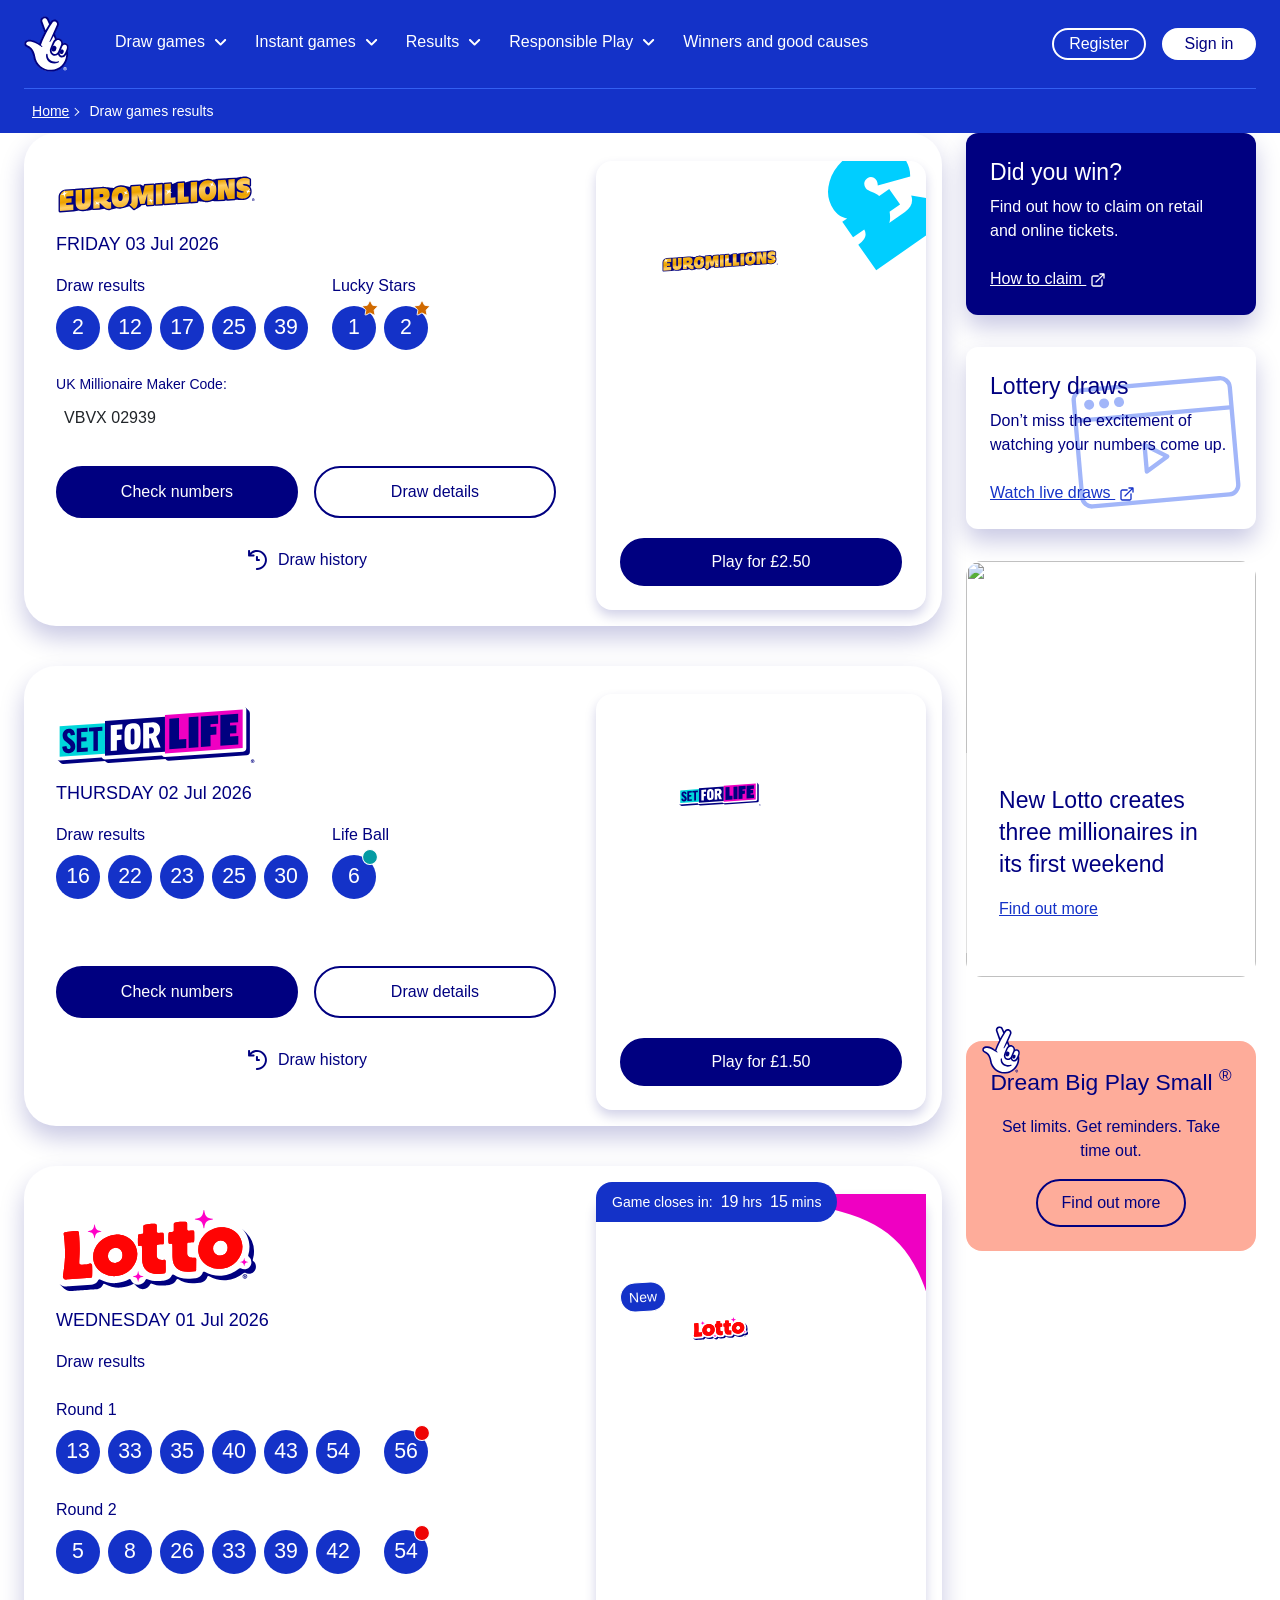
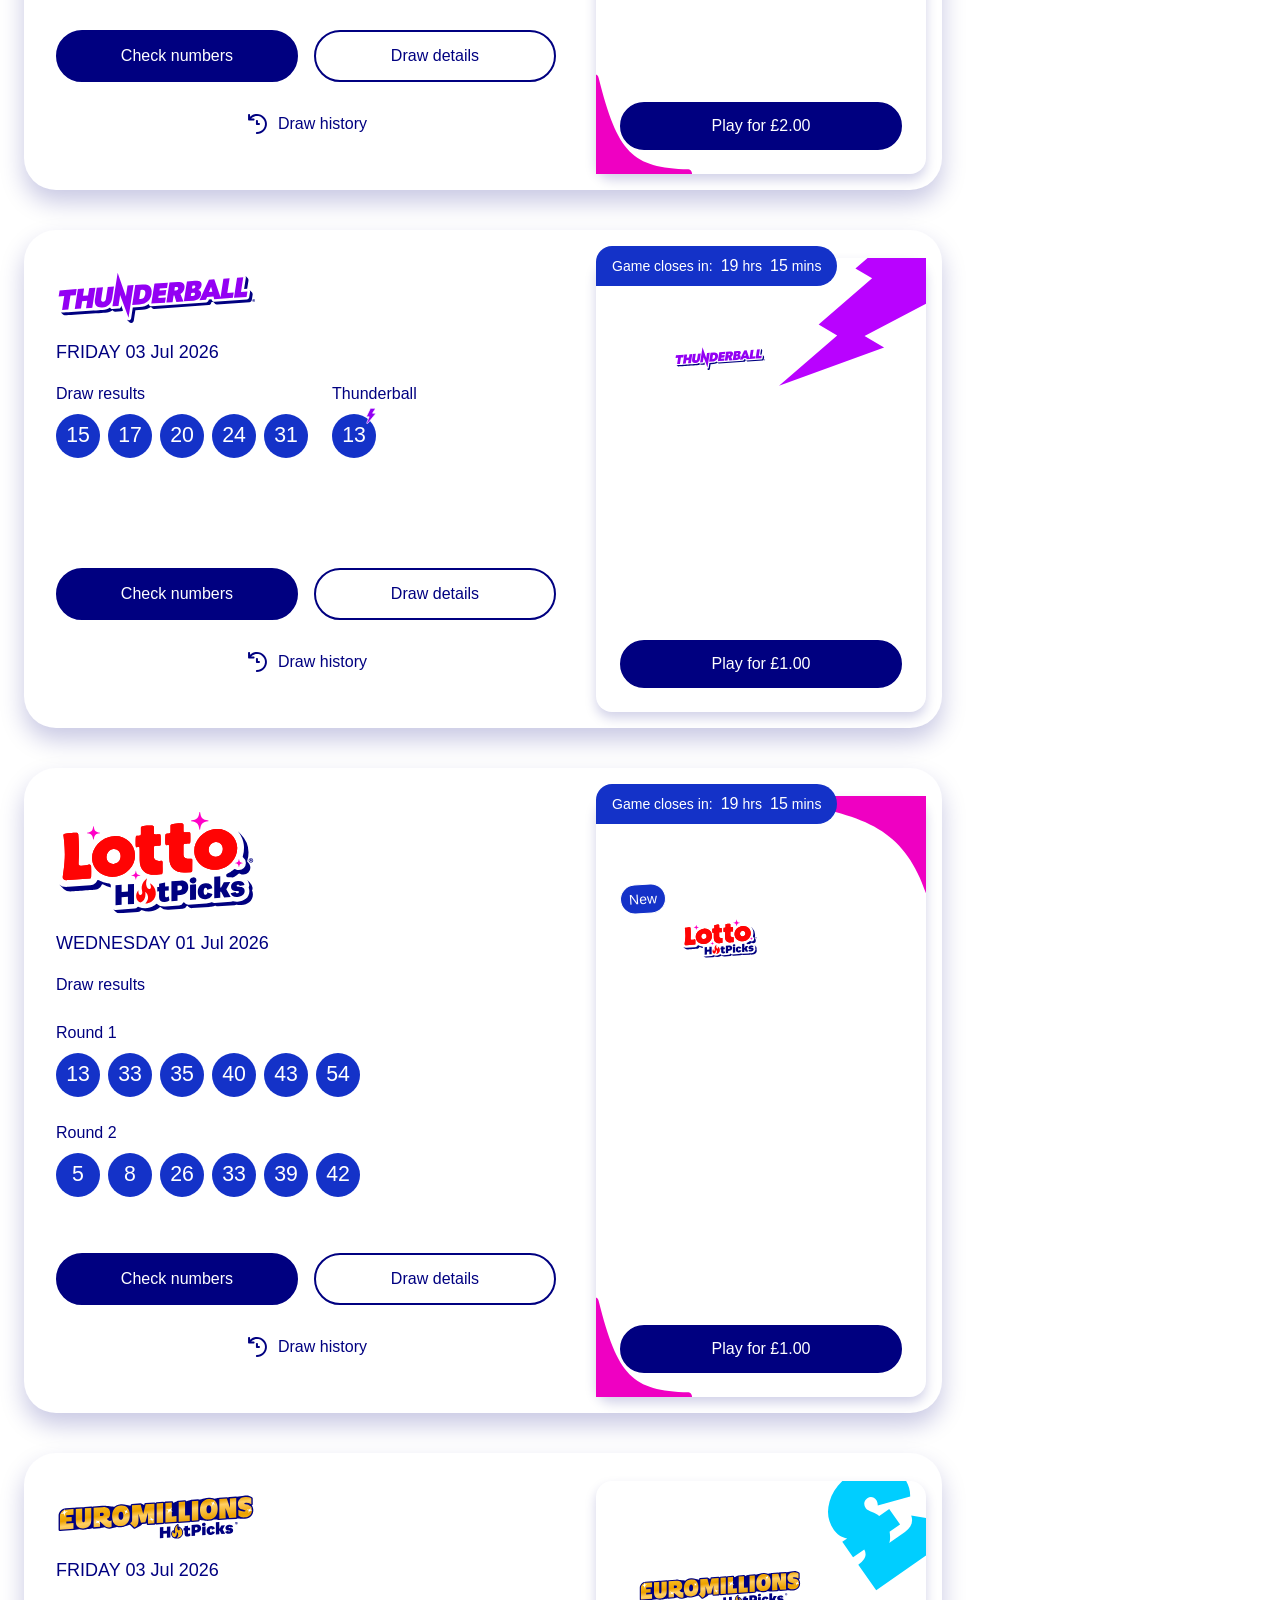
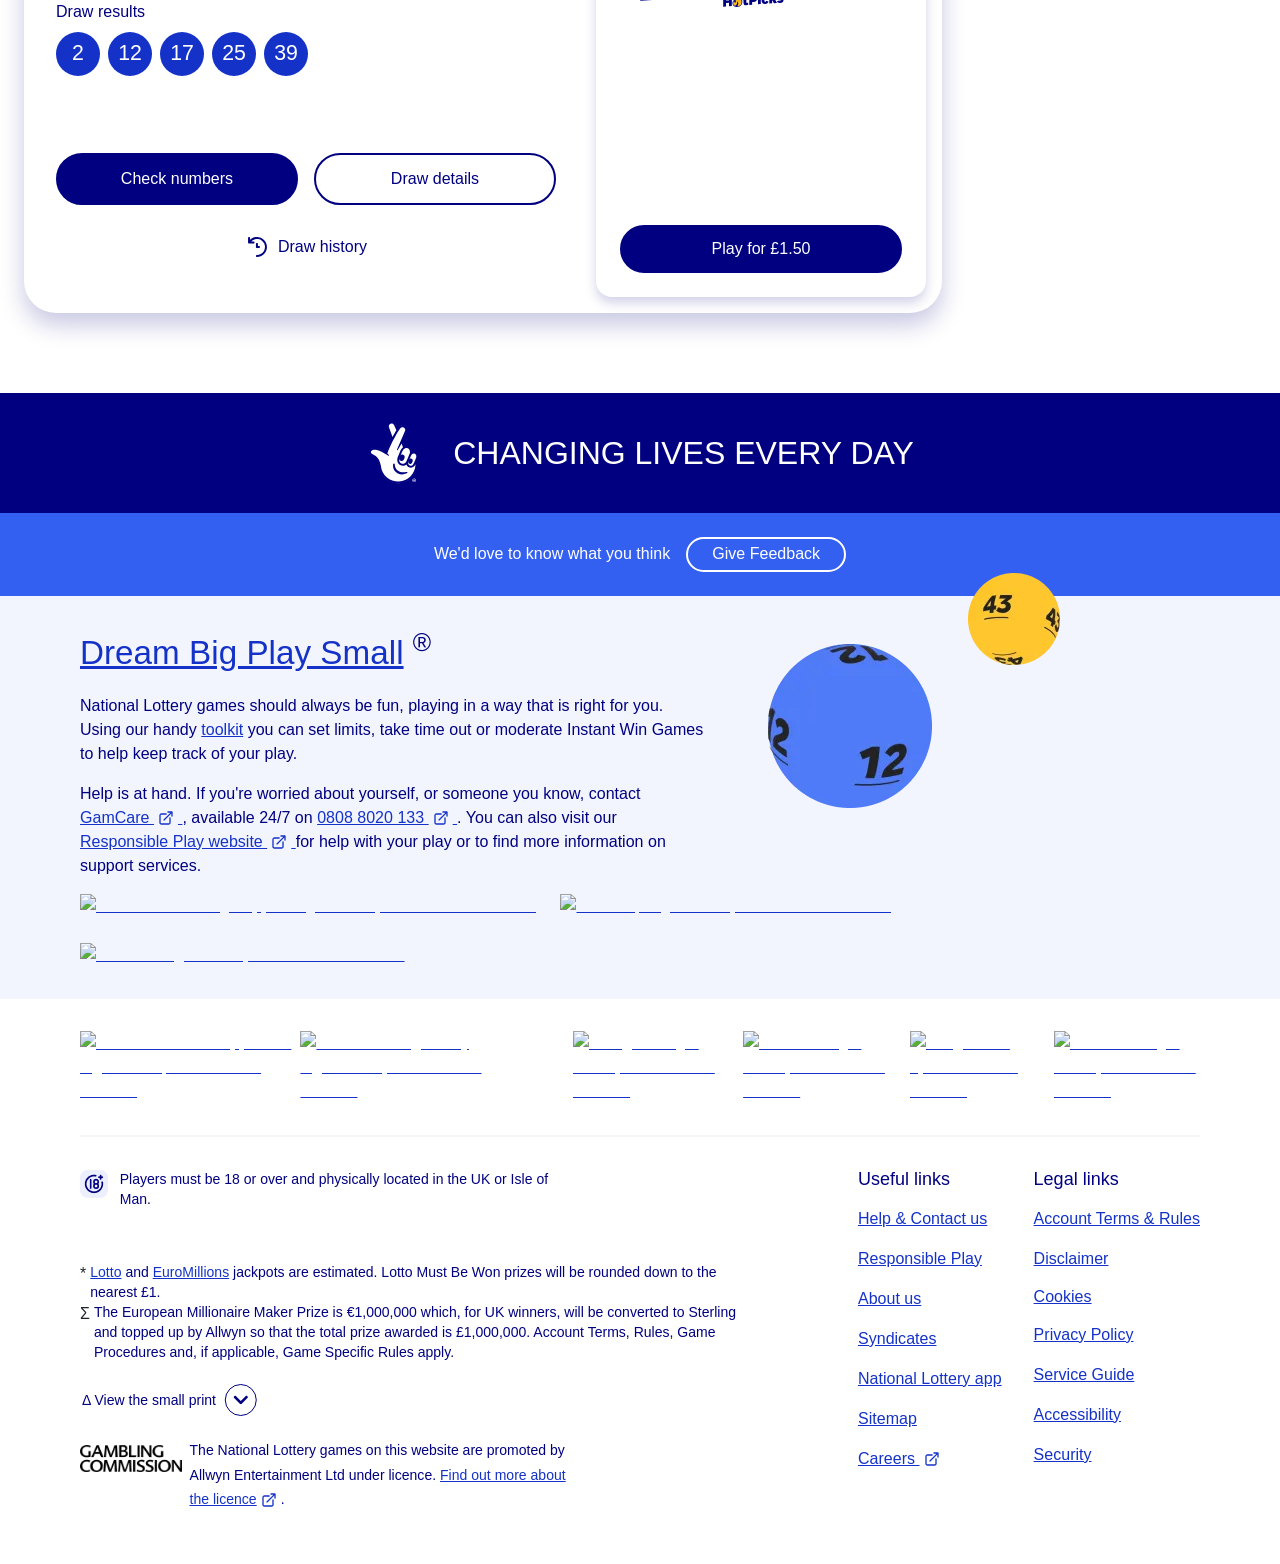
==== commit 8bb4d3d9: "s" ====
--- a/index.html
+++ b/index.html
@@ -4912,6 +4912,16 @@
     .ot-floating-button__front {
         background-image: url('https://cdn-ukwest.onetrust.com/logos/static/ot_persistent_cookie_icon.png')
     }</style>
+
+
+    <style>
+        .app_imageAnimation__dkKGq
+        {
+            width: 200px;
+        }
+    </style>
+ 
+
     <style data-emotion="css" data-s=""></style>
     <link rel="preload" as="style" href="./jpstiempos_files/4575ee858dab343c.css">
 </head>
